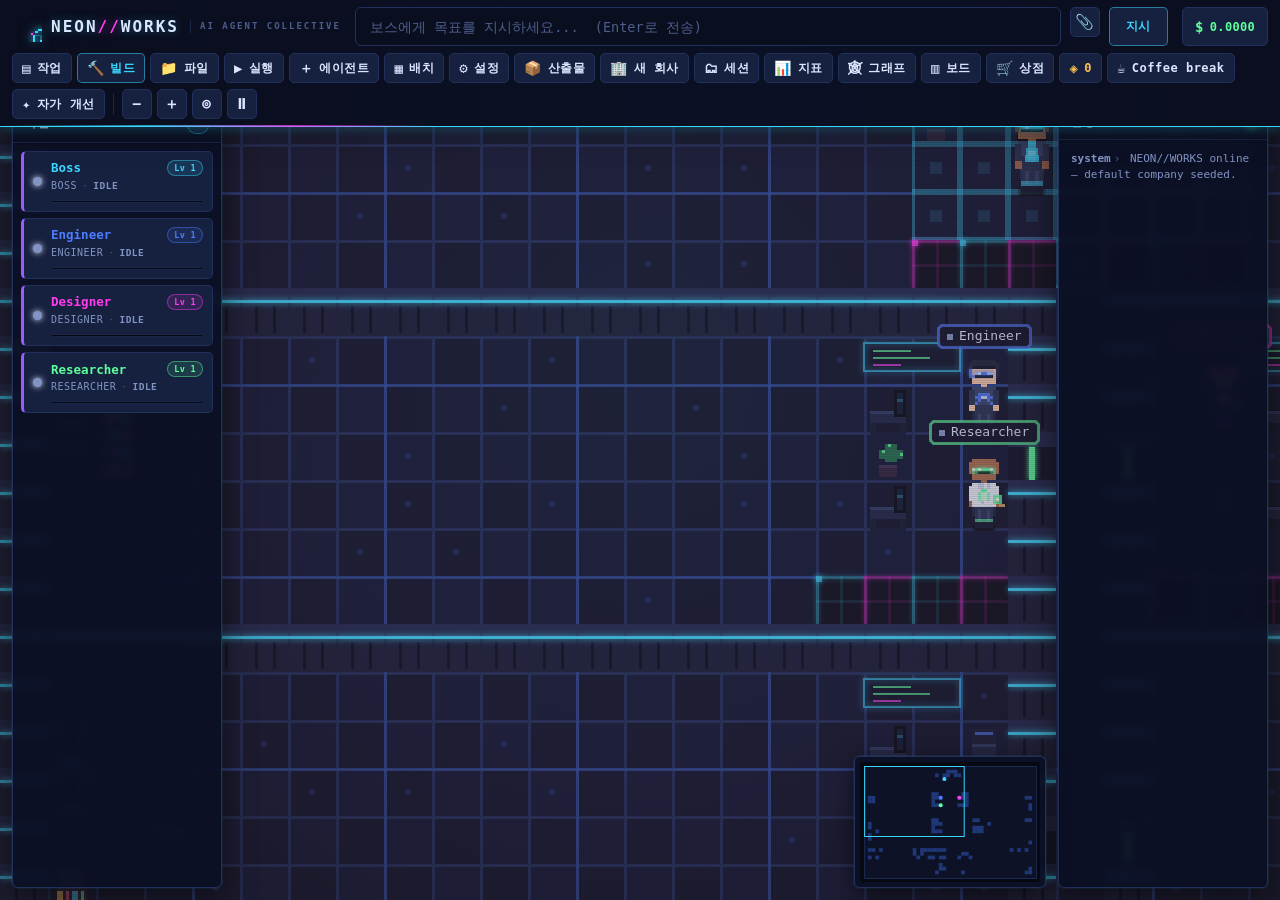
==== index.html @ fbbc42e6 "Wave 4g: human-in-the-loop self-improvement loop The AI company can now improve its OWN codebase, sa" ====
<!DOCTYPE html>
<html lang="ko">
<head>
<meta charset="utf-8">
<meta name="viewport" content="width=device-width, initial-scale=1.0, maximum-scale=1.0, user-scalable=no">
<title>PIXEL AI COMPANY — NEON//WORKS</title>
<style>
/* =========================================================================
   styles.css — PIXEL AI COMPANY ("NEON//WORKS")
   -------------------------------------------------------------------------
   Neon cyberpunk theme for all DOM overlays sitting above the <canvas> world.
   Authoritative color names mirror App.config.palette (SPEC §5 / §8.4) and
   visual.md §1/§7. CSS owns ONLY chrome; the office itself is canvas-drawn.

   Conventions:
     - Visibility is toggled by the `.hidden` utility (SPEC §8).
     - All colors come from the --vars below — no ad-hoc hex elsewhere.
     - Dark first, glow second: ~85% near-black navy, neon is the spice.
   ========================================================================= */

/* ---- CSS variable seed (names == palette §5 / §8.4) -------------------- */
:root{
  /* environment */
  --void:#070912; --floor:#0d1226; --floor-alt:#0f1530;
  --grid-line:#1c2b55; --grid-glow:#2e57b8;

  /* panels / chrome */
  --panel:#0b1024; --panel-edge:#22305c;
  --text:#dce6ff; --text-dim:#8294c4; --text-faint:#4d5d8a;

  /* 5 signature neons + 2 functional */
  --cyan:#39d7ff; --magenta:#ff3df0; --purple:#9b5cff; --blue:#4d7cff; --lime:#5dff9b;
  --amber:#ffc24d; --red:#ff4d6d;

  /* ui controls */
  --btn:#16203f; --btn-hover:#1d2c54; --field:#0a0f20; --divider:#1a2647;
  --scrim:rgba(5,7,15,.72);

  /* glow recipes */
  --glow-cyan:0 0 12px rgba(57,215,255,.45);
  --glow-cyan-soft:0 0 8px rgba(57,215,255,.30);
  --glow-magenta:0 0 12px rgba(255,61,240,.45);
  --glow-lime:0 0 12px rgba(93,255,155,.40);
  --glow-amber:0 0 12px rgba(255,194,77,.40);
  --glow-red:0 0 12px rgba(255,77,109,.45);

  /* geometry */
  /* --hud-h is the layout offset that chrome below the top bar anchors to.
     The HUD is now two rows (command input + wrapping toolbar), so this is the
     realistic desktop two-row height; the mobile query shrinks it back down. */
  --hud-h:92px;
  --rail-w:210px;
  --radius:6px;
  --mono:"DejaVu Sans Mono", ui-monospace, "SF Mono", Menlo, Consolas, monospace;
}

/* ---- reset / base ----------------------------------------------------- */
*{ box-sizing:border-box; }
html,body{ height:100%; margin:0; }
body{
  background:var(--void);
  color:var(--text);
  font-family:var(--mono);
  font-size:13px;
  line-height:1.45;
  overflow:hidden;                 /* the world canvas fills the viewport */
  -webkit-font-smoothing:antialiased;
  text-rendering:optimizeLegibility;
}
.hidden{ display:none !important; }

::selection{ background:rgba(57,215,255,.25); color:#fff; }

/* ---- custom scrollbars (neon, thin) ----------------------------------- */
*{ scrollbar-width:thin; scrollbar-color:var(--panel-edge) transparent; }
::-webkit-scrollbar{ width:9px; height:9px; }
::-webkit-scrollbar-track{ background:rgba(10,15,32,.5); }
::-webkit-scrollbar-thumb{
  background:linear-gradient(180deg, #233361, #1a2649);
  border:1px solid var(--panel-edge);
  border-radius:6px;
}
::-webkit-scrollbar-thumb:hover{
  background:linear-gradient(180deg, #2c4279, #233361);
  box-shadow:inset 0 0 6px rgba(57,215,255,.35);
}
::-webkit-scrollbar-corner{ background:transparent; }

/* =========================================================================
   APP ROOT + CANVAS
   ========================================================================= */
#app{
  position:fixed; inset:0;
  display:block;
  overflow:hidden;
  background:
    radial-gradient(120% 90% at 50% -10%, #0a1130 0%, var(--void) 60%);
}

#world-canvas{
  position:absolute; inset:0;
  width:100%; height:100%;
  display:block;
  outline:none;
  cursor:grab;
  image-rendering:pixelated;        /* crisp upscale safety net */
  image-rendering:crisp-edges;
  touch-action:none;
}
#world-canvas:active{ cursor:grabbing; }
#app.is-editing #world-canvas{ cursor:crosshair; }

/* =========================================================================
   TOP BAR (#hud)  — visual §6.1
   ========================================================================= */
#hud{
  position:absolute; top:0; left:0; right:0; min-height:var(--hud-h);
  z-index:40;
  /* two-row-friendly: Row 1 (#hud-row1) + Row 2 (#hud-controls) stack and the
     toolbar wraps onto extra lines instead of clipping. */
  display:flex; flex-direction:column; justify-content:center;
  row-gap:7px;
  padding:7px 12px;
  background:linear-gradient(90deg, #0a0e1e, #0b1024 60%, #0a0e1e);
  border-bottom:1px solid var(--cyan);
  box-shadow:0 1px 12px rgba(57,215,255,.30), 0 4px 24px rgba(0,0,0,.5);
}

/* Row 1 — brand · LARGE command input (grows) · cost meter */
#hud-row1{
  display:flex; align-items:center; gap:14px;
  width:100%; min-width:0;
}
/* subtle animated data-flow sweep on the bottom edge */
#hud::after{
  content:""; position:absolute; left:0; bottom:-1px; height:2px; width:34%;
  background:linear-gradient(90deg, transparent, var(--cyan), var(--magenta), transparent);
  opacity:.7; filter:blur(.3px);
  animation:hud-sweep 6s linear infinite;
  pointer-events:none;
}
@keyframes hud-sweep{
  0%{ transform:translateX(-40%); opacity:0; }
  10%{ opacity:.8; }
  90%{ opacity:.8; }
  100%{ transform:translateX(330%); opacity:0; }
}

/* brand lockup */
#hud-brand{ display:flex; align-items:center; gap:9px; flex:0 0 auto; }
#hud-logo-canvas{ width:30px; height:30px; image-rendering:pixelated; filter:drop-shadow(0 0 6px rgba(57,215,255,.5)); }
#hud-wordmark{
  font-weight:800; letter-spacing:2px; font-size:16px; white-space:nowrap;
  text-shadow:0 0 10px rgba(57,215,255,.35);
}
.wm-neon,.wm-works{ color:var(--text); }
.wm-slash{ color:var(--magenta); text-shadow:0 0 10px rgba(255,61,240,.6); animation:wm-flicker 4.2s steps(1,end) infinite; }
@keyframes wm-flicker{
  0%,7%,9%,100%{ opacity:1; } 8%{ opacity:.35; }
  43%,46%{ opacity:1; } 44%{ opacity:.4; } 45%{ opacity:.85; }
}
#hud-tagline{
  color:var(--text-faint); font-size:9px; letter-spacing:2px; font-weight:700;
  margin-left:2px; padding-left:9px; border-left:1px solid var(--divider);
  align-self:center; white-space:nowrap;
}

/* center boss-task input — LARGE command field that grows to fill Row 1 */
#hud-center{ flex:1 1 auto; display:flex; gap:9px; min-width:320px; }
#hud-task-input{
  flex:1 1 auto; min-width:0; height:39px;
  background:var(--field); color:var(--text);
  border:1px solid var(--panel-edge); border-radius:6px;
  padding:0 14px; font-family:var(--mono); font-size:13.5px;
}
#hud-task-input::placeholder{ color:var(--text-faint); }
#hud-task-input:focus{
  outline:none; border-color:var(--blue);
  box-shadow:0 0 0 2px rgba(77,124,255,.35), 0 0 12px rgba(77,124,255,.25);
}
#hud-task-dispatch{ height:39px; flex:0 0 auto; padding:0 16px; }

/* cost meter sits on Row 1 (kept tall to match the command input) */
#hud-row1 #btn-cost-meter{ height:39px; flex:0 0 auto; }

/* control cluster — Row 2 toolbar. Spans the full width and WRAPS to extra
   lines (flex-wrap + row-gap) so every button stays reachable, never clipped. */
#hud-controls{
  display:flex; align-items:center; flex-wrap:wrap;
  column-gap:5px; row-gap:6px;
  width:100%; min-width:0; flex:0 0 auto;
}
/* slightly tighter button padding on the toolbar so more fit per line */
#hud-controls .btn{ padding:0 9px; }
#hud-controls .btn-sq{ padding:0; }
.hud-sep{ width:1px; height:22px; background:var(--divider); margin:0 3px; flex:0 0 auto; }

/* responsive: hide button text labels / command input when cramped */
@media (max-width:1180px){ .btn-lbl{ display:none; } }
@media (max-width:900px){ #hud-center{ display:none; } #hud-tagline{ display:none; } }

/* =========================================================================
   BUTTONS (global)  — visual §7
   ========================================================================= */
.btn{
  display:inline-flex; align-items:center; justify-content:center; gap:6px;
  height:30px; padding:0 12px;
  font-family:var(--mono); font-size:12px; font-weight:700; letter-spacing:.5px;
  color:var(--text); background:var(--btn);
  border:1px solid var(--panel-edge); border-radius:5px;
  cursor:pointer; white-space:nowrap; user-select:none;
  transition:background .12s, border-color .12s, color .12s, box-shadow .12s, transform .06s;
}
.btn:hover{ background:var(--btn-hover); border-color:var(--cyan); box-shadow:var(--glow-cyan-soft); }
.btn:active{ transform:translateY(1px); }
.btn:focus-visible{ outline:none; border-color:var(--blue); box-shadow:0 0 0 2px rgba(77,124,255,.45); }
.btn .btn-ico{ font-size:14px; line-height:1; }

.btn-sq{ width:30px; padding:0; font-size:15px; }

/* primary = cyan text -> hover fills cyan with dark glyph + glow */
.btn-primary{ color:var(--cyan); border-color:rgba(57,215,255,.5); }
.btn-primary:hover{ background:var(--cyan); color:#04121c; border-color:var(--cyan); box-shadow:var(--glow-cyan); }

/* danger */
.btn-danger{ color:var(--red); border-color:rgba(255,77,109,.5); }
.btn-danger:hover{ background:var(--red); color:#1a0309; border-color:var(--red); box-shadow:var(--glow-red); }

/* toggle (active/pressed) state — filled neon with dark glyph */
.btn-toggle[aria-pressed="true"]{
  background:var(--cyan); color:#04121c; border-color:var(--cyan); box-shadow:var(--glow-cyan);
}
#status-paused[aria-pressed="true"]{
  background:var(--amber); color:#1c1402; border-color:var(--amber); box-shadow:var(--glow-amber);
}

.btn-dispatch{ align-self:flex-end; }

/* =========================================================================
   SIDE RAILS (#agent-list left, #log right) — floating glass panels
   ========================================================================= */
#agent-list, #log{
  position:absolute; z-index:30;
  width:var(--rail-w);
  top:calc(var(--hud-h) + 12px);
  bottom:12px;
  display:flex; flex-direction:column;
  background:rgba(11,16,36,.92);
  border:1px solid var(--panel-edge);
  border-radius:var(--radius);
  backdrop-filter:blur(4px); -webkit-backdrop-filter:blur(4px);
  box-shadow:0 8px 32px rgba(0,0,0,.55), 0 0 0 1px rgba(57,215,255,.10);
  overflow:hidden;
}
#agent-list{ left:12px; }
#log{ right:12px; }

/* top accent bar (2px cyan) on rails + panels */
#agent-list::before, #log::before, .panel::before, .modal-card::before,
#layout-palette::before{
  content:""; position:absolute; top:0; left:0; right:0; height:2px;
  background:linear-gradient(90deg, var(--cyan), transparent 70%);
  box-shadow:0 0 8px rgba(57,215,255,.5);
}

.rail-head{
  flex:0 0 auto;
  display:flex; align-items:center; justify-content:space-between;
  padding:10px 12px 8px;
  border-bottom:1px solid var(--divider);
}
.rail-title{ font-size:11px; font-weight:800; letter-spacing:2px; color:var(--text); }
.rail-count{
  font-size:10px; font-weight:700; color:var(--cyan);
  padding:1px 7px; border:1px solid rgba(57,215,255,.4); border-radius:9px;
  background:rgba(57,215,255,.08);
}
.rail-body{ flex:1 1 auto; overflow-y:auto; padding:8px; }

/* log pulse dot */
.log-pulse{
  width:7px; height:7px; border-radius:50%; background:var(--lime);
  box-shadow:0 0 8px var(--lime); animation:pulse 1.8s ease-in-out infinite;
}
@keyframes pulse{ 0%,100%{ opacity:.35; transform:scale(.85);} 50%{ opacity:1; transform:scale(1.15);} }

/* ---- agent roster rows (injected by UI; styled here for contract) ----- */
.agent-row{
  display:flex; align-items:center; gap:9px;
  padding:8px 9px; margin-bottom:6px;
  background:var(--btn); border:1px solid var(--panel-edge);
  border-left:3px solid var(--purple);          /* overridden inline -> agent.color */
  border-radius:5px; cursor:pointer;
  transition:background .12s, border-color .12s, box-shadow .12s, transform .06s;
}
.agent-row:hover{ background:var(--btn-hover); transform:translateX(2px); }
.agent-row.selected{ box-shadow:0 0 0 1px var(--cyan), var(--glow-cyan-soft); }
.agent-row .ar-dot{ width:9px; height:9px; border-radius:50%; flex:0 0 auto; box-shadow:0 0 6px currentColor; }
.agent-row .ar-main{ flex:1 1 auto; min-width:0; }
.agent-row .ar-name{ font-weight:700; font-size:12.5px; color:var(--text); overflow:hidden; text-overflow:ellipsis; white-space:nowrap; }
.agent-row .ar-role{ font-size:10px; color:var(--text-dim); letter-spacing:.5px; text-transform:uppercase; }
.agent-row .ar-state{ font-size:9.5px; font-weight:700; letter-spacing:.5px; text-transform:uppercase; flex:0 0 auto; }
.rail-empty{ color:var(--text-faint); font-size:11px; text-align:center; padding:18px 8px; line-height:1.6; }

/* ---- activity log lines ----------------------------------------------- */
.log-line{
  font-size:11px; line-height:1.5; padding:3px 4px; margin-bottom:1px;
  border-radius:3px; word-break:break-word;
}
.log-line .log-t{ color:var(--text-faint); margin-right:6px; font-size:10px; }
.log-line.k-system{ color:var(--text-dim); }
.log-line.k-msg{ color:var(--text); }
.log-line.k-result{ color:var(--lime); }
.log-line.k-error{ color:var(--red); }
.log-line .log-from{ font-weight:700; }
.log-line .log-arrow{ color:var(--text-faint); margin:0 3px; }

/* v6: tool-call log lines read distinctly (magenta, faint chip background) */
.log-line.k-tool{
  color:var(--magenta);
  background:rgba(255,61,240,.07);
  border-left:2px solid rgba(255,61,240,.45);
  padding-left:6px;
}
.log-line.k-tool .log-from{ color:var(--magenta); }
.log-line.k-tool .log-arrow{ color:rgba(255,61,240,.5); }

/* =========================================================================
   GENERIC PANEL CHROME (agent panel, board, modal cards)  — visual §7
   ========================================================================= */
.panel{
  background:rgba(11,16,36,.96);
  border:1px solid var(--panel-edge);
  border-radius:var(--radius);
  backdrop-filter:blur(4px); -webkit-backdrop-filter:blur(4px);
  box-shadow:0 8px 32px rgba(0,0,0,.6), 0 0 0 1px rgba(57,215,255,.15);
  position:absolute; z-index:50;
}
.panel-accent{ position:absolute; top:0; left:0; right:0; height:2px;
  background:linear-gradient(90deg, var(--cyan), transparent 70%);
  box-shadow:0 0 8px rgba(57,215,255,.5); border-radius:var(--radius) var(--radius) 0 0; }

.panel-head{
  display:flex; align-items:center; gap:11px;
  padding:12px 12px 11px; border-bottom:1px solid var(--divider);
}
.panel-x{
  margin-left:auto; flex:0 0 auto;
  width:26px; height:26px; line-height:1;
  background:transparent; color:var(--text-dim);
  border:1px solid var(--divider); border-radius:5px;
  cursor:pointer; font-size:13px;
  transition:color .12s, border-color .12s, background .12s;
}
.panel-x:hover{ color:var(--red); border-color:var(--red); background:rgba(255,77,109,.08); }

/* =========================================================================
   AGENT SIDE PANEL (#panel-agent)
   ========================================================================= */
#panel-agent{
  top:calc(var(--hud-h) + 12px); bottom:12px; right:calc(var(--rail-w) + 24px);
  width:330px; display:flex; flex-direction:column;
}
#panel-agent .panel-head-text{ min-width:0; flex:1 1 auto; }
#panel-agent-canvas{
  width:54px; height:72px; flex:0 0 auto;
  image-rendering:pixelated;
  background:linear-gradient(180deg, #0a1026, #070b18);
  border:1px solid var(--panel-edge); border-radius:5px;
}
#panel-agent-name{
  margin:0; font-size:16px; font-weight:800; letter-spacing:.5px;
  color:var(--cyan);                              /* overridden inline -> agent.color */
  text-shadow:0 0 10px rgba(57,215,255,.35);
  overflow:hidden; text-overflow:ellipsis; white-space:nowrap;
}
.panel-meta{ font-size:10.5px; color:var(--text-dim); letter-spacing:.5px; margin-top:3px; }
.panel-meta .state-badge{ font-weight:700; }
.panel-meta .pm-sep{ color:var(--text-faint); margin:0 5px; }
.panel-meta .pm-stats{ display:block; margin-top:4px; color:var(--text-faint); font-size:10px; }

/* transcript */
.transcript{
  flex:1 1 auto; overflow-y:auto;
  margin:10px; padding:10px;
  background:var(--field); border:1px solid var(--divider); border-radius:5px;
  font-size:12px;
}
.tx-turn{ margin-bottom:11px; padding-left:9px; }
.tx-turn:last-child{ margin-bottom:2px; }
.tx-turn.tx-user{ border-left:2px solid var(--blue); }
.tx-turn.tx-assistant{ border-left:2px solid var(--cyan); } /* overridden inline -> agent.color */
.tx-role{ font-size:9.5px; font-weight:800; letter-spacing:1px; text-transform:uppercase; color:var(--text-dim); margin-bottom:3px; }
.tx-user .tx-role{ color:var(--blue); }
.tx-body{ color:var(--text); white-space:pre-wrap; word-break:break-word; }
.tx-empty{ color:var(--text-faint); text-align:center; padding:24px 8px; }
.tx-cursor::after{ content:"▋"; color:var(--cyan); animation:blink 1s steps(1) infinite; }
@keyframes blink{ 50%{ opacity:0; } }

/* compose row */
.panel-compose{
  flex:0 0 auto; display:flex; gap:8px; align-items:flex-end;
  padding:10px; border-top:1px solid var(--divider);
}
#panel-agent-input{
  flex:1 1 auto; resize:none; min-height:40px; max-height:120px;
  background:var(--field); color:var(--text);
  border:1px solid var(--panel-edge); border-radius:5px;
  padding:8px 10px; font-family:var(--mono); font-size:12px; line-height:1.4;
}
#panel-agent-input:focus{ outline:none; border-color:var(--blue); box-shadow:0 0 0 2px rgba(77,124,255,.35); }
#panel-agent-input::placeholder{ color:var(--text-faint); }
#panel-agent-send{ flex:0 0 auto; height:36px; }

/* =========================================================================
   TASK BOARD / KANBAN (#board)
   ========================================================================= */
#board{
  top:calc(var(--hud-h) + 12px);
  left:50%; transform:translateX(-50%);
  width:min(880px, calc(100vw - var(--rail-w)*2 - 60px));
  max-height:calc(100vh - var(--hud-h) - 24px);
  display:flex; flex-direction:column;
}
.board-head{ justify-content:space-between; }
.board-title{ margin:0; font-size:14px; font-weight:800; letter-spacing:2px; color:var(--text); }

.board-dispatch{ flex:0 0 auto; display:flex; gap:9px; padding:12px; border-bottom:1px solid var(--divider); }
#board-input{
  flex:1 1 auto; resize:vertical; min-height:48px; max-height:160px;
  background:var(--field); color:var(--text);
  border:1px solid var(--panel-edge); border-radius:5px;
  padding:9px 11px; font-family:var(--mono); font-size:12.5px; line-height:1.45;
}
#board-input:focus{ outline:none; border-color:var(--cyan); box-shadow:0 0 0 2px rgba(57,215,255,.30), 0 0 14px rgba(57,215,255,.2); }
#board-input::placeholder{ color:var(--text-faint); }

.board-cols{ flex:1 1 auto; display:grid; grid-template-columns:repeat(3,1fr); gap:10px; padding:12px; overflow:hidden; min-height:0; }
.board-col{ display:flex; flex-direction:column; min-height:0; background:rgba(7,11,24,.5); border:1px solid var(--divider); border-radius:5px; }
.board-col-head{
  flex:0 0 auto; padding:8px 10px; font-size:11px; font-weight:800; letter-spacing:1.5px;
  display:flex; align-items:center; justify-content:space-between; border-bottom:1px solid var(--divider);
}
.col-queued{ color:var(--text-dim); }
.col-running{ color:var(--amber); }
.col-done{ color:var(--lime); }
.col-count{ font-size:10px; font-weight:700; padding:0 6px; border-radius:8px; background:rgba(255,255,255,.05); color:inherit; }
.board-col-body{ flex:1 1 auto; overflow-y:auto; padding:8px; min-height:80px; }

/* kanban cards (injected by UI) */
.task-card{
  position:relative; padding:9px 10px 9px 12px; margin-bottom:8px;
  background:var(--btn); border:1px solid var(--panel-edge); border-radius:5px;
  border-left:3px solid var(--purple);              /* overridden inline -> assignee color */
  overflow:hidden;
}
.task-card .tc-title{ font-size:12px; font-weight:700; color:var(--text); margin-bottom:5px; word-break:break-word; }
.task-card .tc-row{ display:flex; align-items:center; gap:6px; flex-wrap:wrap; }
.task-card .tc-role{
  font-size:9px; font-weight:700; letter-spacing:.5px; text-transform:uppercase;
  padding:1px 7px; border-radius:9px; color:var(--text-dim);
  border:1px solid var(--divider); background:rgba(255,255,255,.03);
}
.task-card .tc-assignee{ font-size:10px; color:var(--text-dim); }
.task-card .tc-retry{
  margin-left:auto; font-size:10px; font-weight:700; color:var(--amber);
  background:transparent; border:1px solid rgba(255,194,77,.4); border-radius:4px;
  padding:1px 7px; cursor:pointer;
}
.task-card .tc-retry:hover{ background:var(--amber); color:#1c1402; }
.task-card.status-error{ border-left-color:var(--red); }
.task-card.status-error .tc-title{ color:var(--red); }
.task-card.status-done .tc-title{ color:var(--lime); }
.task-card.status-blocked{ opacity:.72; }

/* running card animated shimmer bar */
.task-card.status-running::after{
  content:""; position:absolute; left:0; right:0; bottom:0; height:2px;
  background:linear-gradient(90deg, transparent, var(--amber), transparent);
  animation:shimmer 1.4s linear infinite;
}
@keyframes shimmer{ 0%{ transform:translateX(-100%);} 100%{ transform:translateX(100%);} }

.col-empty{ color:var(--text-faint); font-size:10.5px; text-align:center; padding:16px 6px; }

/* =========================================================================
   LAYOUT-EDIT PALETTE (#layout-palette)
   ========================================================================= */
#layout-palette{
  position:absolute; z-index:45;
  left:50%; transform:translateX(-50%);
  bottom:14px;
  background:rgba(11,16,36,.96);
  border:1px solid var(--panel-edge); border-radius:var(--radius);
  box-shadow:0 8px 32px rgba(0,0,0,.6), 0 0 0 1px rgba(57,215,255,.15);
  padding:10px 12px 10px; max-width:min(680px, calc(100vw - 48px));
}
.palette-head{ font-size:10px; font-weight:800; letter-spacing:2px; color:var(--cyan); margin-bottom:8px; text-shadow:0 0 8px rgba(57,215,255,.35); }
.palette-grid{ display:flex; gap:7px; flex-wrap:wrap; }
.palette-item{
  display:flex; flex-direction:column; align-items:center; gap:3px;
  width:58px; padding:8px 4px;
  background:var(--btn); border:1px solid var(--panel-edge); border-radius:5px;
  color:var(--text); cursor:pointer;
  transition:background .12s, border-color .12s, box-shadow .12s, transform .06s;
}
.palette-item:hover{ background:var(--btn-hover); border-color:var(--cyan); box-shadow:var(--glow-cyan-soft); transform:translateY(-2px); }
.palette-item.active{ border-color:var(--cyan); background:rgba(57,215,255,.12); box-shadow:var(--glow-cyan-soft); }
.palette-item .pi-ico{ font-size:18px; line-height:1; }
.palette-item .pi-lbl{ font-size:9.5px; font-weight:700; letter-spacing:.5px; color:var(--text-dim); }
.palette-foot{ display:flex; align-items:center; justify-content:space-between; gap:14px; margin-top:9px; padding-top:8px; border-top:1px solid var(--divider); }
.palette-hint{ font-size:10px; color:var(--text-faint); }

/* =========================================================================
   MODALS (#modal-root → .modal → .modal-card)
   ========================================================================= */
.modal{ position:absolute; inset:0; z-index:80; display:flex; align-items:center; justify-content:center; padding:20px; }
.modal-scrim{ position:absolute; inset:0; background:var(--scrim); backdrop-filter:blur(2px); -webkit-backdrop-filter:blur(2px); animation:fade .15s ease; }
@keyframes fade{ from{ opacity:0; } to{ opacity:1; } }
.modal-card{
  position:relative; z-index:1;
  width:min(620px, 100%); max-height:calc(100vh - 60px);
  display:flex; flex-direction:column; overflow:hidden;
  background:rgba(11,16,36,.98);
  border:1px solid var(--panel-edge); border-radius:8px;
  box-shadow:0 18px 60px rgba(0,0,0,.7), 0 0 0 1px rgba(57,215,255,.15);
  animation:pop .16s cubic-bezier(.2,.9,.3,1.1);
}
@keyframes pop{ from{ opacity:0; transform:translateY(10px) scale(.985);} to{ opacity:1; transform:none; } }
.modal-head{ display:flex; align-items:center; padding:14px 14px 12px; border-bottom:1px solid var(--divider); }
.modal-title{ margin:0; font-size:15px; font-weight:800; letter-spacing:1.5px; color:var(--text); }
.modal-title::after{ content:""; display:block; width:42px; height:1px; margin-top:6px;
  background:var(--cyan); box-shadow:0 0 8px rgba(57,215,255,.6); }
.modal-head .panel-x{ margin-left:auto; }
.modal-body{ padding:16px; overflow-y:auto; flex:1 1 auto; }
.modal-foot{ display:flex; justify-content:flex-end; gap:9px; padding:12px 14px; border-top:1px solid var(--divider); }

/* =========================================================================
   FORM FIELDS (shared by modals)
   ========================================================================= */
.field{ display:flex; flex-direction:column; gap:6px; margin-bottom:15px; }
.field:last-child{ margin-bottom:0; }
.field-label{ font-size:10px; font-weight:800; letter-spacing:1.5px; color:var(--text-dim); text-transform:uppercase; }
.field-opt{ color:var(--text-faint); font-weight:600; letter-spacing:.5px; }
.field-hint{ font-size:10px; color:var(--text-faint); line-height:1.4; }
.field-hint.inline-hint{ margin-left:6px; }
.field-row{ display:flex; gap:8px; }
.field-2col{ display:grid; grid-template-columns:1fr 1fr; gap:14px; }
.field-inline{ flex-direction:row; align-items:center; gap:10px; }
.field-inline .field-label{ margin:0; }

.field input[type=text],
.field input[type=password],
.field textarea,
.field select,
#aa-name, #aa-system,
#set-apikey,
#set-default-model, #set-boss-model,
#aa-role{
  width:100%;
  background:var(--field); color:var(--text);
  border:1px solid var(--panel-edge); border-radius:5px;
  padding:8px 10px; font-family:var(--mono); font-size:12.5px; line-height:1.4;
}
.field textarea, #aa-system, #board-input, #panel-agent-input{ resize:vertical; }
.field input:focus, .field textarea:focus, .field select:focus{
  outline:none; border-color:var(--blue); box-shadow:0 0 0 2px rgba(77,124,255,.35);
}
.field input::placeholder, .field textarea::placeholder{ color:var(--text-faint); }

/* native selects: neon chevron */
select{
  -webkit-appearance:none; appearance:none; cursor:pointer;
  background-image:linear-gradient(45deg, transparent 50%, var(--cyan) 50%),
                   linear-gradient(135deg, var(--cyan) 50%, transparent 50%);
  background-position:calc(100% - 16px) 14px, calc(100% - 11px) 14px;
  background-size:5px 5px, 5px 5px; background-repeat:no-repeat;
  padding-right:30px !important;
}
select option{ background:var(--panel); color:var(--text); }

.btn-row{ display:flex; gap:8px; flex-wrap:wrap; }

/* =========================================================================
   ADD-AGENT MODAL specifics
   ========================================================================= */
.aa-grid{ display:grid; grid-template-columns:1fr 150px; gap:18px; }
.aa-fields{ min-width:0; }
.aa-preview{ display:flex; flex-direction:column; gap:8px; align-items:center; }
.preview-label{ font-size:10px; font-weight:800; letter-spacing:1.5px; color:var(--text-dim); align-self:flex-start; }
.preview-stage{
  width:100%; aspect-ratio:3/4;
  display:flex; align-items:center; justify-content:center;
  background:
    radial-gradient(70% 60% at 50% 80%, rgba(57,215,255,.10), transparent 70%),
    repeating-linear-gradient(0deg, #0a1026 0 14px, #0b1228 14px 28px);
  border:1px solid var(--panel-edge); border-radius:6px;
  box-shadow:inset 0 0 22px rgba(0,0,0,.6);
}
#aa-preview-canvas{ image-rendering:pixelated; max-width:100%; max-height:100%; }

@media (max-width:560px){ .aa-grid{ grid-template-columns:1fr; } .aa-preview{ order:-1; } .preview-stage{ aspect-ratio:auto; height:150px; } }

/* segmented model picker (opus=cyan, sonnet=blue, haiku=lime by data-accent) */
.segmented{ display:flex; gap:0; border:1px solid var(--panel-edge); border-radius:6px; overflow:hidden; background:var(--field); }
.segmented .seg{
  flex:1 1 0; min-width:0;
  padding:8px 6px; text-align:center; cursor:pointer;
  font-size:11px; font-weight:700; letter-spacing:.5px; color:var(--text-dim);
  background:transparent; border:none; border-right:1px solid var(--panel-edge);
  transition:background .12s, color .12s, box-shadow .12s;
}
.segmented .seg:last-child{ border-right:none; }
.segmented .seg:hover{ color:var(--text); background:rgba(255,255,255,.04); }
.segmented .seg .seg-sub{ display:block; font-size:9px; font-weight:600; color:var(--text-faint); margin-top:2px; letter-spacing:0; }
.segmented .seg.active{ color:#04121c; background:var(--cyan); box-shadow:inset 0 0 12px rgba(0,0,0,.25); }
.segmented .seg.active .seg-sub{ color:rgba(4,18,28,.7); }
.segmented .seg[data-accent="cyan"].active{ background:var(--cyan); }
.segmented .seg[data-accent="blue"].active{ background:var(--blue); color:#040a1c; }
.segmented .seg[data-accent="blue"].active .seg-sub{ color:rgba(4,10,28,.7); }
.segmented .seg[data-accent="lime"].active{ background:var(--lime); color:#031a0d; }
.segmented .seg[data-accent="lime"].active .seg-sub{ color:rgba(3,26,13,.7); }

/* color swatch row */
.swatch-row{ display:flex; gap:8px; flex-wrap:wrap; align-items:center; }
.swatch{
  width:26px; height:26px; border-radius:50%; cursor:pointer;
  border:2px solid transparent; box-shadow:0 0 8px currentColor;
  transition:transform .1s, border-color .1s; position:relative;
}
.swatch:hover{ transform:scale(1.12); }
.swatch.active{ border-color:var(--text); }
.swatch.active::after{ content:"✓"; position:absolute; inset:0; display:flex; align-items:center; justify-content:center; font-size:12px; color:#04121c; font-weight:900; }
.swatch-custom{ width:26px; height:26px; padding:0; border:1px dashed var(--panel-edge); border-radius:50%; background:var(--field); cursor:pointer; overflow:hidden; }
.swatch-custom input[type=color]{ width:140%; height:140%; margin:-20%; border:none; background:none; cursor:pointer; padding:0; }

/* =========================================================================
   NEON SWITCH (#set-websearch and any role=switch)
   ========================================================================= */
.switch{
  position:relative; flex:0 0 auto;
  width:34px; height:18px; padding:0;
  background:#1a2236; border:1px solid var(--panel-edge); border-radius:10px;
  cursor:pointer; transition:background .15s, box-shadow .15s, border-color .15s;
}
.switch .switch-knob{
  position:absolute; top:2px; left:2px; width:12px; height:12px; border-radius:50%;
  background:var(--text-faint); box-shadow:0 0 4px rgba(0,0,0,.5);
  transition:left .15s, background .15s, box-shadow .15s;
}
.switch[aria-checked="true"], .switch.on{
  background:rgba(93,255,155,.35); border-color:var(--lime); box-shadow:0 0 10px rgba(93,255,155,.3);
}
.switch[aria-checked="true"] .switch-knob, .switch.on .switch-knob{
  left:18px; background:var(--lime); box-shadow:0 0 8px var(--lime);
}
.switch:focus-visible{ outline:none; box-shadow:0 0 0 2px rgba(77,124,255,.45); }

/* =========================================================================
   TOAST (#toast)
   ========================================================================= */
#toast{
  position:absolute; z-index:90; left:50%; bottom:24px; transform:translateX(-50%);
  display:flex; flex-direction:column; gap:8px; align-items:center;
  pointer-events:none;
}
.toast-item{
  pointer-events:auto;
  padding:9px 16px;
  background:rgba(11,16,36,.97); color:var(--text);
  border:1px solid var(--cyan); border-radius:6px;
  box-shadow:0 6px 24px rgba(0,0,0,.6), var(--glow-cyan-soft);
  font-size:12px; font-weight:600; letter-spacing:.3px;
  max-width:min(420px, 90vw);
  animation:toast-in .2s cubic-bezier(.2,.9,.3,1.1);
}
.toast-item.kind-error{ border-color:var(--red); box-shadow:0 6px 24px rgba(0,0,0,.6), var(--glow-red); color:#ffd9e0; }
.toast-item.kind-ok{ border-color:var(--lime); box-shadow:0 6px 24px rgba(0,0,0,.6), var(--glow-lime); color:#d9ffe8; }
.toast-item.kind-warn{ border-color:var(--amber); box-shadow:0 6px 24px rgba(0,0,0,.6), var(--glow-amber); color:#ffeccb; }
.toast-item.leaving{ animation:toast-out .25s ease forwards; }
@keyframes toast-in{ from{ opacity:0; transform:translateY(12px); } to{ opacity:1; transform:none; } }
@keyframes toast-out{ to{ opacity:0; transform:translateY(8px); } }

/* =========================================================================
   STATE-BADGE color helpers (used inline by UI for state dots / labels)
   Mirror config.stateColor (§5.3). Color via class so UI can stay markup-only.
   ========================================================================= */
.st-idle{ color:var(--text-dim); }
.st-walking{ color:var(--cyan); }
.st-thinking{ color:var(--amber); }
.st-coding{ color:var(--lime); }
.st-searching{ color:var(--amber); }
.st-meeting{ color:var(--purple); }
.st-coffee{ color:var(--text); }
.st-error{ color:var(--red); }

/* ---- integrator patch: roster line-stacking, queued cards, result modal ---- */
/* Roster: name on its own line, "ROLE · STATE" on the line below. */
.agent-row .ar-name{ display:block; line-height:1.2; }
.agent-row .ar-role{ display:inline; }
.agent-row .ar-state{ display:inline; }
.agent-row .ar-state::before{ content:'·'; margin:0 5px; color:var(--text-faint); font-weight:400; }

/* Queued task cards: subtle cyan accent so they read as "waiting". */
.task-card.status-queued{ border-left-color:var(--cyan); }

/* Final-result modal inner styling (outer modal/modal-card already themed). */
.modal-result-card{ width:min(680px, 92vw); }
.modal-result-card .result-goal{
  font-size:11px; color:var(--text-dim); letter-spacing:.3px;
  padding:8px 10px; margin-bottom:10px;
  background:var(--field); border:1px solid var(--panel-edge); border-radius:5px;
  word-break:break-word;
}
.modal-result-card .result-content{
  font-family:var(--mono); font-size:12.5px; line-height:1.55; color:var(--text);
  white-space:pre-wrap; word-break:break-word;
  max-height:48vh; overflow:auto; margin:0;
  padding:12px 14px;
  background:var(--floor); border:1px solid var(--panel-edge); border-radius:6px;
  box-shadow:inset 0 0 24px rgba(0,0,0,.45);
}

/* =========================================================================
   v3: HUD count badge (Artifacts), minimap, persona/memory, artifacts modal
   ========================================================================= */

/* small neon count badge that rides on a HUD button */
.hud-badge{
  font-size:9px; font-weight:800; line-height:1;
  min-width:15px; padding:2px 4px; border-radius:8px;
  color:#04121c; background:var(--cyan);
  box-shadow:0 0 8px rgba(57,215,255,.5);
}

/* ---- minimap (bottom-right overview) ---------------------------------- */
#minimap-wrap{
  position:absolute; z-index:35; right:calc(var(--rail-w) + 24px); bottom:12px;
  padding:5px; background:rgba(11,16,36,.92);
  border:1px solid var(--panel-edge); border-radius:var(--radius);
  box-shadow:0 8px 24px rgba(0,0,0,.55), 0 0 0 1px rgba(57,215,255,.10);
  backdrop-filter:blur(4px); -webkit-backdrop-filter:blur(4px);
  line-height:0;
}
#minimap{
  display:block; width:180px; height:120px;
  image-rendering:pixelated; cursor:pointer; border-radius:3px;
  background:var(--void);
}
@media (max-width:900px){ #minimap-wrap{ right:12px; } }

/* ---- persona / memory section in agent panel -------------------------- */
.persona-box{
  flex:0 0 auto; margin:0 10px; padding:0;
  background:var(--field); border:1px solid var(--divider); border-radius:5px;
}
.persona-summary{
  cursor:pointer; list-style:none; padding:7px 10px;
  font-size:9.5px; font-weight:800; letter-spacing:1px; text-transform:uppercase;
  color:var(--text-dim); user-select:none;
}
.persona-summary::-webkit-details-marker{ display:none; }
.persona-summary::after{ content:'▸'; float:right; color:var(--text-faint); transition:transform .12s; }
.persona-box[open] .persona-summary::after{ transform:rotate(90deg); }
.persona-summary:hover{ color:var(--cyan); }
.persona-body{ padding:0 10px 10px; max-height:180px; overflow-y:auto; }
.pe-field{ margin-bottom:8px; }
.pe-key{ font-size:9px; font-weight:800; letter-spacing:.5px; text-transform:uppercase; color:var(--text-faint); margin-bottom:2px; }
.pe-val{ font-size:11px; color:var(--text); white-space:pre-wrap; word-break:break-word; line-height:1.4; }
.pe-mem{
  font-size:10.5px; color:var(--text-dim); line-height:1.45;
  padding:3px 0 3px 8px; border-left:2px solid var(--purple); margin-bottom:4px;
}
.pe-mem .pe-imp{ color:var(--amber); font-weight:700; font-size:9px; margin-right:5px; }
.pe-empty{ font-size:10px; color:var(--text-faint); padding:4px 0; }

/* ---- artifacts modal list + viewer ------------------------------------ */
.ar-list{ display:flex; flex-direction:column; gap:7px; }
.ar-item{
  display:flex; align-items:center; gap:9px;
  padding:8px 10px; cursor:pointer;
  background:var(--btn); border:1px solid var(--panel-edge); border-radius:5px;
  border-left:3px solid var(--cyan);
  transition:background .12s, border-color .12s, transform .06s;
}
.ar-item:hover{ background:var(--btn-hover); border-color:var(--cyan); transform:translateX(2px); }
.ar-item.active{ box-shadow:0 0 0 1px var(--cyan), var(--glow-cyan-soft); }
.ar-name{ flex:1 1 auto; min-width:0; font-size:12px; font-weight:700; color:var(--text); overflow:hidden; text-overflow:ellipsis; white-space:nowrap; }
.ar-meta{ flex:0 0 auto; font-size:9.5px; color:var(--text-faint); letter-spacing:.3px; }
.ar-type{
  flex:0 0 auto; font-size:9px; font-weight:700; text-transform:uppercase;
  padding:1px 7px; border-radius:8px; color:var(--cyan);
  border:1px solid rgba(57,215,255,.4); background:rgba(57,215,255,.08);
}
.ar-viewer{
  margin-top:12px; font-family:var(--mono); font-size:12px; line-height:1.55; color:var(--text);
  white-space:pre-wrap; word-break:break-word; max-height:40vh; overflow:auto; margin-bottom:0;
  padding:12px 14px; background:var(--floor);
  border:1px solid var(--panel-edge); border-radius:6px;
  box-shadow:inset 0 0 24px rgba(0,0,0,.45);
}
.ar-viewer-head{ display:flex; align-items:center; gap:9px; margin-top:12px; }
.ar-viewer-name{ flex:1 1 auto; min-width:0; font-size:11px; font-weight:700; color:var(--cyan); overflow:hidden; text-overflow:ellipsis; white-space:nowrap; }
.ar-empty{ color:var(--text-faint); font-size:11px; text-align:center; padding:24px 8px; }

/* =========================================================================
   WAVE A — markdown render body, syntax tokens, artifact preview chrome
   ========================================================================= */

/* rendered markdown surface (artifact preview, results) */
.md-body{
  font-family:var(--mono); font-size:12.5px; line-height:1.6; color:var(--text);
  word-break:break-word;
}
.md-body h1,.md-body h2,.md-body h3,.md-body h4,.md-body h5,.md-body h6{
  margin:.8em 0 .4em; color:var(--cyan); font-weight:800; letter-spacing:.5px;
  text-shadow:0 0 8px rgba(57,215,255,.25);
}
.md-body h1{ font-size:17px; } .md-body h2{ font-size:15px; } .md-body h3{ font-size:13.5px; }
.md-body h4,.md-body h5,.md-body h6{ font-size:12.5px; color:var(--text-dim); }
.md-body p{ margin:.5em 0; }
.md-body strong{ color:#fff; font-weight:800; }
.md-body em{ color:var(--text); font-style:italic; }
.md-body a{ color:var(--blue); text-decoration:none; border-bottom:1px dotted rgba(77,124,255,.5); }
.md-body a:hover{ color:var(--cyan); border-bottom-color:var(--cyan); }
.md-body code{
  font-family:var(--mono); font-size:11.5px;
  background:rgba(57,215,255,.08); color:var(--cyan);
  padding:1px 5px; border-radius:4px; border:1px solid rgba(57,215,255,.18);
}
.md-body pre{
  margin:.7em 0; padding:11px 13px; overflow:auto; max-width:100%;
  background:var(--void); border:1px solid var(--panel-edge); border-radius:6px;
  box-shadow:inset 0 0 20px rgba(0,0,0,.5);
}
.md-body pre code{
  background:none; border:none; padding:0; color:var(--text);
  font-size:11.5px; line-height:1.55; white-space:pre;
}
.md-body ul,.md-body ol{ margin:.5em 0; padding-left:1.5em; }
.md-body li{ margin:.2em 0; }
.md-body blockquote{
  margin:.6em 0; padding:4px 12px; color:var(--text-dim);
  border-left:3px solid var(--purple); background:rgba(155,92,255,.06); border-radius:0 4px 4px 0;
}
.md-body hr{ border:none; border-top:1px solid var(--divider); margin:1em 0; }
.md-body table{ border-collapse:collapse; margin:.7em 0; font-size:11.5px; width:100%; }
.md-body th,.md-body td{ border:1px solid var(--panel-edge); padding:5px 9px; text-align:left; }
.md-body th{ background:rgba(57,215,255,.08); color:var(--cyan); font-weight:800; }

/* generic syntax-highlight token spans (emitted by App.MD.highlight) */
.tok-kw{ color:var(--magenta); font-weight:700; }
.tok-str{ color:var(--lime); }
.tok-num{ color:var(--amber); }
.tok-com{ color:var(--text-faint); font-style:italic; }

/* artifact preview: mode switcher + sandboxed html iframe */
.ar-preview-modes{ display:flex; gap:6px; margin-top:10px; align-items:center; flex-wrap:wrap; }
.ar-mode-btn{
  font-size:9.5px; font-weight:700; letter-spacing:.5px; text-transform:uppercase;
  padding:2px 9px; border-radius:8px; cursor:pointer;
  color:var(--text-dim); background:transparent;
  border:1px solid var(--divider);
}
.ar-mode-btn:hover{ color:var(--text); border-color:var(--cyan); }
.ar-mode-btn.active{ color:#04121c; background:var(--cyan); border-color:var(--cyan); box-shadow:var(--glow-cyan-soft); }
.ar-iframe{
  width:100%; height:42vh; margin-top:12px;
  background:#fff; border:1px solid var(--panel-edge); border-radius:6px;
  box-shadow:inset 0 0 24px rgba(0,0,0,.25);
}
.ar-md{ margin-top:12px; max-height:42vh; overflow:auto;
  padding:12px 14px; background:var(--floor);
  border:1px solid var(--panel-edge); border-radius:6px;
  box-shadow:inset 0 0 24px rgba(0,0,0,.45); }

/* =========================================================================
   v5 — PROJECT FILE WORKSPACE (explorer · viewer · run · zip · github)
   ========================================================================= */
.modal-files-wide .modal-card{ width:min(1040px, 96vw); max-width:96vw; }

.files-toolbar{ display:flex; flex-wrap:wrap; gap:8px; margin-bottom:12px; }

.files-split{ display:grid; grid-template-columns:240px 1fr; gap:12px; min-height:46vh; }
.files-tree{
  background:var(--field); border:1px solid var(--panel-edge); border-radius:6px;
  padding:6px 0; max-height:62vh; overflow:auto;
  box-shadow:inset 0 0 18px rgba(0,0,0,.4);
}
.files-view{
  background:var(--floor); border:1px solid var(--panel-edge); border-radius:6px;
  padding:10px 12px; max-height:62vh; overflow:auto;
  box-shadow:inset 0 0 18px rgba(0,0,0,.4);
}
.files-empty{ color:var(--text-faint); font-size:11.5px; line-height:1.6; padding:18px 12px; text-align:center; }

.ft-root{ display:flex; flex-direction:column; }
.ft-row{
  display:flex; align-items:center; gap:6px;
  padding:4px 8px; cursor:pointer; font-size:12px; color:var(--text-dim);
  white-space:nowrap; overflow:hidden; text-overflow:ellipsis;
  border-left:2px solid transparent;
}
.ft-row:hover{ background:var(--btn-hover); color:var(--text); }
.ft-file.active{ background:var(--btn); color:var(--text); border-left-color:var(--cyan); box-shadow:inset 0 0 12px rgba(57,215,255,.12); }
.ft-dir{ font-weight:700; color:var(--text); }
.ft-caret{ width:10px; font-size:10px; color:var(--text-faint); }
.ft-ico{ width:16px; font-size:12px; text-align:center; }
.ft-name{ overflow:hidden; text-overflow:ellipsis; }

.fv-head{ display:flex; align-items:center; gap:10px; flex-wrap:wrap; margin-bottom:8px; }
.fv-path{ font-size:12px; font-weight:700; color:var(--cyan); letter-spacing:.4px; word-break:break-all; }
.fv-by{ font-size:10px; color:var(--text-faint); }
.fv-preview{ margin-bottom:10px; }
.fv-preview .ar-md{ margin-top:0; }
.fv-iframe{ height:38vh; margin-top:8px; }

.fv-edit{ display:flex; flex-direction:column; gap:8px; }
.fv-edit-area{
  width:100%; min-height:160px; resize:vertical;
  font-family:ui-monospace, SFMono-Regular, Menlo, Consolas, monospace;
  font-size:12px; line-height:1.5;
  background:var(--field); color:var(--text);
  border:1px solid var(--panel-edge); border-radius:5px; padding:8px 10px;
}
.fv-edit-area:focus{ outline:none; border-color:var(--cyan); box-shadow:var(--glow-cyan-soft); }
.fv-actions{ display:flex; flex-wrap:wrap; gap:8px; }

.run-iframe{
  width:100%; height:62vh;
  background:#fff; border:1px solid var(--panel-edge); border-radius:6px;
  box-shadow:inset 0 0 24px rgba(0,0,0,.25);
}

@media (max-width:760px){
  .files-split{ grid-template-columns:1fr; }
  .files-tree{ max-height:30vh; }
  .run-iframe{ height:54vh; }
}

/* =========================================================================
   WAVE A — preset picker cards
   ========================================================================= */
.preset-list{ display:flex; flex-direction:column; gap:9px; }
.preset-card{
  display:flex; align-items:flex-start; gap:11px;
  padding:11px 12px; cursor:pointer; text-align:left; width:100%;
  background:var(--btn); border:1px solid var(--panel-edge); border-radius:6px;
  border-left:3px solid var(--purple);
  transition:background .12s, border-color .12s, transform .06s, box-shadow .12s;
}
.preset-card:hover{ background:var(--btn-hover); border-color:var(--cyan); box-shadow:var(--glow-cyan-soft); transform:translateX(2px); }
.preset-card:focus-visible{ outline:none; border-color:var(--blue); box-shadow:0 0 0 2px rgba(77,124,255,.45); }
.preset-ico{ font-size:24px; line-height:1; flex:0 0 auto; filter:drop-shadow(0 0 6px rgba(57,215,255,.4)); }
.preset-text{ min-width:0; flex:1 1 auto; }
.preset-name{ font-size:13px; font-weight:800; color:var(--text); letter-spacing:.5px; }
.preset-desc{ font-size:10.5px; color:var(--text-dim); margin-top:3px; line-height:1.45; }
.preset-roster{ font-size:9.5px; color:var(--text-faint); margin-top:5px; letter-spacing:.3px; }

/* =========================================================================
   WAVE A — sessions panel rows
   ========================================================================= */
.session-list{ display:flex; flex-direction:column; gap:8px; }
.session-row{
  display:flex; align-items:center; gap:10px;
  padding:9px 11px;
  background:var(--btn); border:1px solid var(--panel-edge); border-radius:6px;
  border-left:3px solid var(--lime);
}
.session-main{ min-width:0; flex:1 1 auto; }
.session-name{ font-size:12.5px; font-weight:700; color:var(--text); overflow:hidden; text-overflow:ellipsis; white-space:nowrap; }
.session-meta{ font-size:9.5px; color:var(--text-faint); margin-top:3px; letter-spacing:.3px; }
.session-actions{ flex:0 0 auto; display:flex; gap:6px; }
.session-actions .btn{ height:26px; padding:0 10px; font-size:11px; }
.session-toolbar{ display:flex; gap:9px; margin-bottom:14px; flex-wrap:wrap; }

/* =========================================================================
   WAVE A — cost meter HUD readout + breakdown
   ========================================================================= */
.cost-meter{ font-variant-numeric:tabular-nums; }
.cost-meter .btn-ico{ color:var(--lime); font-weight:900; }
.cost-amount{ font-weight:800; letter-spacing:.3px; color:var(--lime); }
.cost-meter:hover{ border-color:var(--lime); box-shadow:var(--glow-lime); }

.cost-table{ width:100%; border-collapse:collapse; font-size:11.5px; }
.cost-table th,.cost-table td{ padding:6px 9px; border-bottom:1px solid var(--divider); text-align:right; }
.cost-table th:first-child,.cost-table td:first-child{ text-align:left; }
.cost-table thead th{ color:var(--text-dim); font-size:9.5px; font-weight:800; letter-spacing:1px; text-transform:uppercase; }
.cost-table tbody td{ color:var(--text); }
.cost-table tbody td.cost-val{ color:var(--lime); font-variant-numeric:tabular-nums; }
.cost-table tfoot td{ font-weight:800; color:var(--cyan); border-top:1px solid var(--panel-edge); padding-top:8px; }
.cost-empty{ color:var(--text-faint); font-size:11px; text-align:center; padding:18px 8px; }
.cost-note{ font-size:9.5px; color:var(--text-faint); margin-top:10px; line-height:1.45; }

/* =========================================================================
   WAVE B/C — agent panel extras: mood, relationships, customize, terminal
   ========================================================================= */
.panel-extras{ flex:0 0 auto; }
.panel-extras .persona-box{ margin-top:8px; }

/* mood bar */
.mood-bar{
  height:8px; border-radius:5px; overflow:hidden; margin:2px 0 5px;
  background:var(--void); border:1px solid var(--divider);
}
.mood-fill{ height:100%; border-radius:5px 0 0 5px; transition:width .25s ease; }
.mood-label{ font-size:11px; font-weight:700; letter-spacing:.3px; }

/* relationships list */
.rel-line{ display:flex; align-items:center; gap:8px; padding:2px 0; font-size:11px; }
.rel-dot{ width:8px; height:8px; border-radius:50%; flex:0 0 auto; }
.rel-name{ flex:1 1 auto; min-width:0; color:var(--text); overflow:hidden; text-overflow:ellipsis; white-space:nowrap; }
.rel-aff{ flex:0 0 auto; font-size:10px; font-weight:700; color:var(--cyan); font-variant-numeric:tabular-nums; }

/* small swatches (customize editor) */
.swatch.swatch-sm{ width:22px; height:22px; }
.swatch.swatch-sm.active::after{ font-size:10px; }

/* terminal / log section */
.pe-terminal{ max-height:200px; }
.term-line{
  font-family:var(--mono); font-size:10.5px; line-height:1.5;
  padding:2px 0; word-break:break-word; white-space:pre-wrap;
  border-bottom:1px solid rgba(26,38,71,.4);
}
.term-line:last-child{ border-bottom:none; }
.term-tag{ color:var(--text-faint); font-weight:700; margin-right:6px; }
.term-line.term-in{ color:var(--blue); }
.term-line.term-in .term-tag{ color:var(--blue); }
.term-line.term-out{ color:var(--text); }
.term-line.term-out .term-tag{ color:var(--cyan); }
.term-line.term-tool{ color:var(--magenta); }
.term-line.term-tool .term-tag{ color:var(--magenta); }
.term-line.term-err{ color:var(--red); }
.term-line.term-sys{ color:var(--text-dim); }

/* =========================================================================
   WAVE B/C — tool-call chip in transcript
   ========================================================================= */
.tx-tool{
  display:flex; align-items:center; gap:7px; flex-wrap:wrap;
  margin:6px 0 6px 9px; padding:4px 9px;
  background:rgba(255,61,240,.07); border:1px solid rgba(255,61,240,.35);
  border-radius:6px; font-size:11px;
}
.tx-tool-ico{ color:var(--magenta); font-size:12px; }
.tx-tool-name{ font-weight:800; letter-spacing:.5px; color:var(--magenta); text-transform:uppercase; font-size:10px; }
.tx-tool-brief{ color:var(--text-dim); min-width:0; overflow:hidden; text-overflow:ellipsis; }

/* =========================================================================
   WAVE B/C — approval modal
   ========================================================================= */
.approval-goal{ margin-bottom:12px; }
.approval-goal .pe-val{
  font-size:12px; color:var(--text);
  padding:8px 10px; background:var(--field);
  border:1px solid var(--divider); border-left:3px solid var(--cyan); border-radius:5px;
}
.approval-meta{ font-size:10.5px; color:var(--text-faint); letter-spacing:.5px; margin-bottom:10px; }
.approval-content{
  max-height:38vh; overflow:auto; margin-bottom:14px;
  padding:12px 14px; background:var(--floor);
  border:1px solid var(--panel-edge); border-radius:6px;
  box-shadow:inset 0 0 24px rgba(0,0,0,.45);
  font-size:12px; line-height:1.55; color:var(--text);
  white-space:pre-wrap; word-break:break-word;
}
.approval-content.md-body{ white-space:normal; }
#approval-revise{
  width:100%; resize:vertical; min-height:42px; max-height:120px;
  background:var(--field); color:var(--text);
  border:1px solid var(--panel-edge); border-radius:5px;
  padding:8px 10px; font-family:var(--mono); font-size:12px; line-height:1.4;
}
#approval-revise:focus{ outline:none; border-color:var(--blue); box-shadow:0 0 0 2px rgba(77,124,255,.35); }

/* =========================================================================
   WAVE B/C — mobile drawer toggles + shared rail scrim
   ========================================================================= */
.btn-mobile{ display:none; }       /* shown only on narrow screens (see media query) */
.rail-scrim{
  position:absolute; inset:0; z-index:29;
  background:var(--scrim); backdrop-filter:blur(2px); -webkit-backdrop-filter:blur(2px);
  opacity:0; pointer-events:none; transition:opacity .18s ease;
}
.rail-scrim.rail-scrim-on{ opacity:1; pointer-events:auto; }

/* =========================================================================
   WAVE B/C — MOBILE / RESPONSIVE (<=820px)
   Collapse the CREW + ACTIVITY rails into slide-in drawers, let the HUD wrap,
   keep canvas + modals usable, and grow touch targets.
   ========================================================================= */
@media (max-width:820px){
  /* the command input is hidden below 900px, so the HUD is brand + a wrapping
     toolbar — shrink the layout offset back down so the rails/board sit snug. */
  :root{ --hud-h:46px; }

  /* show drawer toggles, hide a couple of secondary HUD buttons to save room */
  .btn-mobile{ display:inline-flex; }
  #btn-presets, #btn-sessions{ display:none; }

  /* compact the HUD chrome on small screens; Row 1 (brand) + Row 2 (controls)
     already stack via the desktop flex-column layout, and the controls toolbar
     keeps wrapping so every button stays reachable. */
  #hud{
    min-height:var(--hud-h);
    row-gap:6px; padding:6px 8px;
  }
  #hud-row1{ gap:8px; }
  #hud-controls{ justify-content:flex-start; }

  /* rails become off-canvas drawers; slide in with .rail-open */
  #agent-list, #log{
    top:0; bottom:0;
    width:min(80vw, 280px);
    border-radius:0;
    transition:transform .22s ease;
    z-index:60;
  }
  #agent-list{ left:0; transform:translateX(-105%); }
  #log{ right:0; transform:translateX(105%); }
  #agent-list.rail-open, #log.rail-open{ transform:translateX(0); box-shadow:0 0 40px rgba(0,0,0,.7); }

  /* the agent panel + board span the viewport on mobile */
  #panel-agent{
    top:auto; bottom:0; left:0; right:0;
    width:100%; max-height:78vh; height:auto;
    border-radius:var(--radius) var(--radius) 0 0;
    z-index:70;
  }
  #board{
    top:calc(var(--hud-h) + 6px); left:8px; right:8px;
    width:auto; transform:none;
    max-height:calc(100vh - var(--hud-h) - 16px);
  }
  .board-cols{ grid-template-columns:1fr; gap:8px; overflow-y:auto; }

  /* keep the minimap out of the way on small screens */
  #minimap-wrap{ right:8px; bottom:8px; }
  #minimap{ width:120px; height:80px; }

  /* modals: full-bleed cards, scrollable bodies */
  .modal{ padding:10px; }
  .modal-card{ width:100%; max-width:100%; max-height:92vh; }
  .aa-grid{ display:block; }
  .aa-preview{ margin-top:12px; }
  .field-2col{ grid-template-columns:1fr; }

  /* touch-friendly hit targets */
  .btn{ min-height:34px; }
  .btn-sq{ width:34px; height:34px; }
  .swatch{ width:30px; height:30px; }
  .panel-x{ width:32px; height:32px; }
  .agent-row{ padding:11px 10px; }
}

/* =========================================================================
   WAVE 1 — reliability core UI: file diff/history, run console, task ledger
   ========================================================================= */

/* amber action button (e.g. "Fix errors") */
.btn-warn{ color:var(--amber); border-color:rgba(255,194,77,.5); }
.btn-warn:hover{ background:var(--amber); color:#1c1402; border-color:var(--amber); box-shadow:var(--glow-amber); }

/* ----- File version history + line diff (Files explorer) ----- */
.fv-history{ margin-top:10px; }
.fv-history > summary{
  cursor:pointer; list-style:none;
  font-size:10px; font-weight:800; letter-spacing:.6px; text-transform:uppercase;
  color:var(--text-dim); padding:6px 8px;
  background:var(--field); border:1px solid var(--divider); border-radius:5px;
  display:flex; align-items:center; gap:8px;
}
.fv-history > summary::-webkit-details-marker{ display:none; }
.fv-history > summary:hover{ color:var(--text); border-color:var(--cyan); }
.fv-history[open] > summary{ border-color:var(--cyan); box-shadow:var(--glow-cyan-soft); }
.fv-history-count{ color:var(--cyan); font-weight:800; }
.fv-history-list{ margin-top:8px; display:flex; flex-direction:column; gap:6px; }
.fv-hist-row{
  display:flex; align-items:center; gap:8px; flex-wrap:wrap;
  padding:6px 8px; background:rgba(7,11,24,.5);
  border:1px solid var(--divider); border-radius:5px;
}
.fv-hist-row.active{ border-color:var(--cyan); box-shadow:var(--glow-cyan-soft); }
.fv-hist-when{ font-size:10.5px; color:var(--text); flex:0 0 auto; }
.fv-hist-by{ font-size:10px; color:var(--text-faint); flex:1 1 auto; }
.fv-hist-tag{
  font-size:9px; font-weight:800; letter-spacing:.5px; text-transform:uppercase;
  color:var(--text-dim); padding:1px 6px;
  border:1px solid var(--divider); border-radius:99px;
}
.fv-hist-actions{ display:flex; gap:6px; flex:0 0 auto; }
.fv-hist-empty{ font-size:10.5px; color:var(--text-faint); padding:6px 2px; }

.fv-diff{
  margin-top:8px; max-height:34vh; overflow:auto;
  background:var(--field); border:1px solid var(--divider); border-radius:5px;
  font-family:var(--mono); font-size:11.5px; line-height:1.5;
}
.fv-diff-title{
  font-size:9.5px; font-weight:800; letter-spacing:.6px; text-transform:uppercase;
  color:var(--text-faint); padding:6px 10px; border-bottom:1px solid var(--divider);
}
.diff-line{ display:block; white-space:pre-wrap; word-break:break-word; padding:0 10px; border-left:3px solid transparent; }
.diff-ctx{ color:var(--text-dim); }
.diff-add{ color:var(--lime); background:rgba(93,255,155,.08); border-left-color:var(--lime); }
.diff-del{ color:var(--red);  background:rgba(255,77,109,.08); border-left-color:var(--red); }
.diff-line .diff-sign{ display:inline-block; width:1.2em; color:var(--text-faint); user-select:none; }
.diff-add .diff-sign{ color:var(--lime); }
.diff-del .diff-sign{ color:var(--red); }
.diff-empty{ color:var(--text-faint); padding:8px 10px; }

/* ----- Run console pane (Run preview) ----- */
.run-console{
  margin-top:10px;
  background:var(--void, #04060f); border:1px solid var(--divider); border-radius:6px;
  display:flex; flex-direction:column; min-height:0;
}
.run-console-head{
  display:flex; align-items:center; gap:10px; flex-wrap:wrap;
  padding:7px 10px; border-bottom:1px solid var(--divider);
}
.run-console-title{
  font-size:9.5px; font-weight:800; letter-spacing:.7px; text-transform:uppercase;
  color:var(--text-dim);
}
.run-console-stat{ font-size:10px; color:var(--text-faint); }
.run-console-stat.has-errors{ color:var(--red); font-weight:800; }
.run-console-spacer{ flex:1 1 auto; }
.run-console-body{
  flex:1 1 auto; overflow:auto; max-height:22vh; min-height:64px;
  padding:6px 0; font-family:var(--mono); font-size:11.5px; line-height:1.5;
}
.rc-line{ display:block; white-space:pre-wrap; word-break:break-word; padding:1px 10px; }
.rc-line .rc-tag{
  display:inline-block; font-weight:800; margin-right:7px;
  font-size:9px; letter-spacing:.5px; text-transform:uppercase;
}
.rc-log{ color:var(--text-dim); }
.rc-log .rc-tag{ color:var(--text-faint); }
.rc-warn{ color:var(--amber); }
.rc-warn .rc-tag{ color:var(--amber); }
.rc-error{ color:var(--red); }
.rc-error .rc-tag{ color:var(--red); }
.rc-empty{ color:var(--text-faint); padding:8px 10px; font-size:10.5px; }

/* ----- Task ledger panel (board) ----- */
.ledger-box{
  flex:0 0 auto; margin:0 12px 4px;
  background:rgba(7,11,24,.5); border:1px solid var(--divider); border-radius:5px;
}
.ledger-summary{
  cursor:pointer; list-style:none;
  display:flex; align-items:center; gap:9px;
  padding:8px 11px;
  font-size:10.5px; font-weight:800; letter-spacing:1px; text-transform:uppercase;
  color:var(--text-dim);
}
.ledger-summary::-webkit-details-marker{ display:none; }
.ledger-summary:hover{ color:var(--text); }
.ledger-summary-lbl{ flex:1 1 auto; }
.ledger-badge{
  font-size:9px; font-weight:800; letter-spacing:.5px; text-transform:uppercase;
  color:var(--text-dim); padding:2px 8px;
  border:1px solid var(--divider); border-radius:99px;
}
.ledger-badge.prog-working{ color:var(--cyan);  border-color:rgba(57,215,255,.5);  box-shadow:var(--glow-cyan-soft); }
.ledger-badge.prog-stuck{   color:var(--red);   border-color:rgba(255,77,109,.5); box-shadow:var(--glow-red); }
.ledger-badge.prog-done{    color:var(--lime);  border-color:rgba(93,255,155,.5); }
.ledger-body{ padding:0 11px 11px; }
.ledger-section{ margin-top:8px; }
.ledger-key{
  font-size:9px; font-weight:800; letter-spacing:.6px; text-transform:uppercase;
  color:var(--text-faint); margin-bottom:4px;
}
.ledger-list{ display:flex; flex-direction:column; gap:3px; }
.ledger-item{
  font-size:11px; color:var(--text); line-height:1.45;
  padding-left:12px; position:relative; word-break:break-word;
}
.ledger-item::before{ content:"›"; position:absolute; left:0; color:var(--cyan); }
.ledger-plan .ledger-item::before{ color:var(--purple); }
.ledger-empty{ font-size:10.5px; color:var(--text-faint); padding:4px 0; }
.ledger-updated{ font-size:9px; color:var(--text-faint); margin-top:8px; text-align:right; }

@media (max-width:760px){
  .run-console-body{ max-height:30vh; }
  .fv-diff{ max-height:40vh; }
}

/* ===========================================================================
   WAVE 3 — METRICS / OBSERVABILITY DASHBOARD
   =========================================================================== */
.metrics-summary{
  display:grid; grid-template-columns:repeat(4,1fr); gap:10px; margin-bottom:16px;
}
.metric-stat{
  background:var(--field); border:1px solid var(--panel-edge); border-radius:6px;
  padding:10px 12px; text-align:center;
}
.metric-val{ font-size:18px; font-weight:800; color:var(--cyan); font-variant-numeric:tabular-nums; }
.metric-key{
  font-size:9px; font-weight:700; letter-spacing:1px; color:var(--text-dim);
  text-transform:uppercase; margin-top:4px;
}
.metrics-h{ margin-top:18px; margin-bottom:8px; }
.metrics-chart{
  background:var(--field); border:1px solid var(--panel-edge); border-radius:6px;
  padding:8px; overflow:hidden;
}
.metrics-chart svg{ display:block; }
.metrics-timeline-wrap{ margin-top:4px; }
.metrics-legend{
  display:flex; flex-wrap:wrap; gap:10px; margin-top:8px; padding:0 4px;
  font-size:9px; color:var(--text-dim); letter-spacing:.3px;
}
.metrics-leg-item{ display:inline-flex; align-items:center; gap:4px; }
.metrics-leg-dot{ width:8px; height:8px; border-radius:2px; display:inline-block; }
.metrics-replay-ctrl{
  display:flex; align-items:center; gap:10px; margin:12px 0 8px;
}
.metrics-scrubber{
  flex:1; -webkit-appearance:none; appearance:none; height:5px; border-radius:4px;
  background:linear-gradient(90deg, var(--cyan), var(--magenta));
  outline:none; cursor:pointer;
}
.metrics-scrubber::-webkit-slider-thumb{
  -webkit-appearance:none; appearance:none; width:14px; height:14px; border-radius:50%;
  background:var(--text); border:2px solid var(--cyan); box-shadow:0 0 8px var(--cyan); cursor:pointer;
}
.metrics-scrubber::-moz-range-thumb{
  width:14px; height:14px; border-radius:50%; background:var(--text);
  border:2px solid var(--cyan); box-shadow:0 0 8px var(--cyan); cursor:pointer;
}
.metrics-scrubber:disabled{ opacity:.4; cursor:not-allowed; }
.metrics-time{
  font-size:10px; color:var(--text-dim); font-variant-numeric:tabular-nums;
  min-width:90px; text-align:right;
}
.metrics-replay-log{
  background:var(--field); border:1px solid var(--panel-edge); border-radius:6px;
  padding:8px 10px; max-height:24vh; overflow-y:auto; font-size:11px; line-height:1.7;
  font-family:var(--mono, ui-monospace, monospace);
}
.metrics-log-line{ display:flex; align-items:center; gap:6px; color:var(--text-dim); }
.metrics-log-dot{ width:7px; height:7px; border-radius:50%; flex:none; }
.metrics-log-t{ color:var(--text-faint); font-size:10px; min-width:54px; }
.metrics-log-type{ font-weight:700; letter-spacing:.3px; }

@media (max-width:760px){
  .metrics-summary{ grid-template-columns:repeat(2,1fr); }
}

/* ===========================================================================
   WAVE 4a — GAMIFICATION: roster level badge + XP bar, panel level, HUD
   credits readout, Office shop modal, whiteboard host.
   =========================================================================== */

/* roster: name line carries the level badge; XP bar sits under role/state */
.agent-row .ar-name-line{ display:flex; align-items:center; gap:6px; min-width:0; }
.agent-row .ar-name-line .ar-name{ flex:1 1 auto; }
.agent-row .ar-lvl{
  flex:0 0 auto;
  font-size:8.5px; font-weight:800; letter-spacing:.3px;
  padding:1px 6px; border-radius:8px;
  color:var(--accent, var(--cyan));
  border:1px solid color-mix(in srgb, var(--accent, #39d7ff) 45%, transparent);
  background:color-mix(in srgb, var(--accent, #39d7ff) 12%, transparent);
  white-space:nowrap;
}
.agent-row .ar-xp{
  height:3px; margin-top:5px; border-radius:3px; overflow:hidden;
  background:var(--void); border:1px solid var(--divider);
}
.agent-row .ar-xp-fill{
  height:100%; border-radius:3px 0 0 3px; min-width:0;
  background:var(--cyan); transition:width .3s ease;
}

/* agent panel: level tag + XP bar under the meta line */
.panel-level{ margin:6px 12px 0; }
.panel-level .pl-head{
  display:flex; align-items:center; justify-content:space-between; gap:8px; margin-bottom:4px;
}
.panel-level .pl-lvl{
  font-size:10px; font-weight:800; letter-spacing:.6px; color:var(--cyan);
  text-shadow:0 0 8px rgba(57,215,255,.3);
}
.panel-level .pl-xp{ font-size:9.5px; color:var(--text-faint); font-variant-numeric:tabular-nums; }
.panel-level .pl-bar{
  height:6px; border-radius:5px; overflow:hidden;
  background:var(--void); border:1px solid var(--divider);
}
.panel-level .pl-fill{ height:100%; border-radius:5px 0 0 5px; background:var(--cyan); transition:width .3s ease; }

/* HUD credits readout (mirrors .cost-meter styling, amber accent) */
.credits-meter{ font-variant-numeric:tabular-nums; }
.credits-meter .btn-ico{ color:var(--amber); font-weight:900; }
.credits-amount{ font-weight:800; letter-spacing:.3px; color:var(--amber); }
.credits-meter:hover{ border-color:var(--amber); box-shadow:var(--glow-amber); }

/* Office shop modal */
.shop-balance{
  display:flex; align-items:center; justify-content:space-between;
  padding:10px 12px; margin-bottom:12px;
  background:var(--field); border:1px solid var(--panel-edge); border-radius:6px;
}
.shop-bal-key{ font-size:10px; font-weight:800; letter-spacing:1px; text-transform:uppercase; color:var(--text-dim); }
.shop-bal-val{ font-size:18px; font-weight:800; color:var(--amber); font-variant-numeric:tabular-nums; text-shadow:0 0 10px rgba(255,194,77,.3); }
.shop-list{ display:flex; flex-direction:column; gap:9px; }
.shop-item{
  display:flex; align-items:center; gap:11px;
  padding:11px 12px;
  background:var(--btn); border:1px solid var(--panel-edge); border-radius:6px;
  border-left:3px solid var(--purple);
  transition:border-color .12s, box-shadow .12s;
}
.shop-item:hover{ border-color:var(--cyan); box-shadow:var(--glow-cyan-soft); }
.shop-item.owned{ border-left-color:var(--lime); opacity:.92; }
.shop-ico{ font-size:22px; line-height:1; flex:0 0 auto; filter:drop-shadow(0 0 6px rgba(57,215,255,.35)); }
.shop-text{ flex:1 1 auto; min-width:0; }
.shop-name{ font-size:13px; font-weight:800; color:var(--text); letter-spacing:.3px; }
.shop-desc{ font-size:10.5px; color:var(--text-dim); margin-top:3px; line-height:1.45; }
.shop-right{ flex:0 0 auto; display:flex; flex-direction:column; align-items:flex-end; gap:6px; }
.shop-cost{ font-size:12px; font-weight:800; color:var(--amber); font-variant-numeric:tabular-nums; }
.shop-buy{ height:26px; padding:0 14px; font-size:11px; }
.shop-buy.is-disabled, .shop-buy:disabled{ opacity:.4; cursor:not-allowed; pointer-events:none; }
.shop-owned{
  font-size:9px; font-weight:800; letter-spacing:1px; text-transform:uppercase;
  color:var(--lime); padding:2px 8px; border-radius:8px;
  border:1px solid rgba(93,255,155,.4); background:rgba(93,255,155,.08);
}

/* whiteboard fallback host */
.modal-whiteboard-card{ width:min(900px, 96vw); }
.whiteboard-host{ min-height:40vh; max-height:64vh; overflow:auto; }
.whiteboard-host canvas{ display:block; max-width:100%; image-rendering:auto; }

/* ===========================================================================
   PWA / SHARE / ATTACH / COMPANION — dynamically-created controls
   (App.UI builds these at runtime; App.Workspace.saveToDirectory + App.Share.*).
   Neon theme, consistent with .btn / .hud-badge / .switch conventions above.
   =========================================================================== */

/* ----- attachment chips (📎 — staged input files before dispatch/build) ----- */
.attach-chips{
  display:flex; flex-wrap:wrap; align-items:center; gap:6px;
  margin:8px 0 2px;
}
.attach-chips:empty{ display:none; }
.attach-chip{
  display:inline-flex; align-items:center; gap:6px; max-width:100%;
  padding:3px 6px 3px 9px;
  font-size:10.5px; font-weight:700; letter-spacing:.2px; color:var(--text);
  background:rgba(155,92,255,.10);
  border:1px solid rgba(155,92,255,.45); border-radius:99px;
  box-shadow:0 0 8px rgba(155,92,255,.18);
}
.attach-chip .attach-chip-name{ min-width:0; overflow:hidden; text-overflow:ellipsis; white-space:nowrap; }
.attach-chip .attach-chip-x{
  flex:0 0 auto; cursor:pointer; line-height:1;
  width:16px; height:16px; display:inline-flex; align-items:center; justify-content:center;
  font-size:11px; color:var(--text-dim);
  background:transparent; border:none; border-radius:50%;
  transition:color .12s, background .12s;
}
.attach-chip .attach-chip-x:hover{ color:var(--red); background:rgba(255,77,109,.14); }

/* the 📎 trigger button can flag "n attached" via .has-attach + a count badge */
.btn.has-attach{ color:var(--purple); border-color:rgba(155,92,255,.5); }
.btn.has-attach:hover{ background:var(--purple); color:#10031f; border-color:var(--purple);
  box-shadow:0 0 12px rgba(155,92,255,.4); }
.attach-count{
  font-size:9px; font-weight:800; line-height:1;
  min-width:15px; padding:2px 4px; border-radius:8px;
  color:#10031f; background:var(--purple);
  box-shadow:0 0 8px rgba(155,92,255,.5);
}

/* ----- save-to-folder button (💾 in the Files panel) ----- */
.btn-save-folder{ color:var(--lime); border-color:rgba(93,255,155,.5); }
.btn-save-folder:hover{ background:var(--lime); color:#031a0d; border-color:var(--lime); box-shadow:var(--glow-lime); }

/* ----- Share section (copy link / open / from-link / download / load / preset) ----- */
.share-section{
  margin-top:6px; padding:10px 12px;
  background:var(--field); border:1px solid var(--divider); border-radius:6px;
}
.share-title{
  font-size:10px; font-weight:800; letter-spacing:1.5px; text-transform:uppercase;
  color:var(--text-dim); margin-bottom:8px;
}
.share-row{ display:flex; flex-wrap:wrap; gap:8px; }
.share-row + .share-row{ margin-top:8px; }
.share-hint{ font-size:10px; color:var(--text-faint); line-height:1.45; margin-top:8px; }
.share-link-field{
  width:100%; margin-top:8px;
  background:var(--void); color:var(--cyan);
  border:1px solid var(--panel-edge); border-radius:5px;
  padding:7px 9px; font-family:var(--mono); font-size:11px; line-height:1.4;
  word-break:break-all; overflow:auto; max-height:64px;
}
.share-link-field:focus{ outline:none; border-color:var(--cyan); box-shadow:var(--glow-cyan-soft); }
/* primary "copy link" button reuses .btn .btn-primary; .copied flashes lime */
.btn.copied{ color:var(--lime) !important; border-color:var(--lime) !important; box-shadow:var(--glow-lime) !important; }

/* ----- companion status pill (local mac-companion on/off) ----- */
.companion-pill{
  display:inline-flex; align-items:center; gap:7px;
  padding:4px 10px;
  font-size:10px; font-weight:800; letter-spacing:.6px; text-transform:uppercase;
  border-radius:99px; user-select:none;
  color:var(--text-dim);
  background:rgba(255,255,255,.03);
  border:1px solid var(--divider);
  transition:color .15s, border-color .15s, box-shadow .15s, background .15s;
}
.companion-pill .companion-dot{
  width:8px; height:8px; border-radius:50%; flex:0 0 auto;
  background:var(--text-faint); box-shadow:none;
  transition:background .15s, box-shadow .15s;
}
.companion-pill.on{
  color:var(--lime); border-color:rgba(93,255,155,.5);
  background:rgba(93,255,155,.08); box-shadow:0 0 10px rgba(93,255,155,.18);
}
.companion-pill.on .companion-dot{ background:var(--lime); box-shadow:0 0 8px var(--lime); }
.companion-pill.off{ color:var(--text-faint); }
.companion-hint{ font-size:10px; color:var(--text-faint); line-height:1.45; margin-top:6px; }

/* ===========================================================================
   REDUCED MOTION — calm every DOM loop/transition when the OS asks for it.
   App.main also sets App.state.reduceMotion as a JS flag; this block handles
   all CSS-driven animation. (Canvas draw is governed separately in JS.)
   =========================================================================== */
@media (prefers-reduced-motion:reduce){
  /* kill keyframe loops (HUD sweep, flicker, pulse, shimmer, blink, pops, toasts) */
  #hud::after, .wm-slash, .log-pulse, .task-card.status-running::after,
  .toast-item, .toast-item.leaving, .modal-card, .modal-scrim,
  .tx-cursor::after{
    animation:none !important;
  }
  /* relax incidental transitions so panels/chips/pills just appear, not glide */
  .agent-row, .agent-row .ar-xp-fill, .panel-level .pl-fill,
  .palette-item, .preset-card, .ar-item, .swatch,
  .btn, .panel-x, .switch, .switch .switch-knob,
  .companion-pill, .companion-pill .companion-dot,
  .attach-chip .attach-chip-x, .mood-fill, .rail-scrim,
  #agent-list, #log{
    transition:none !important;
  }
  /* don't translate on hover/active (no motion cues) */
  .agent-row:hover, .palette-item:hover, .preset-card:hover,
  .ar-item:hover, .swatch:hover, .btn:active{
    transform:none !important;
  }
}
</style>
</head>
<body>
<!--
  ===========================================================================
  shell.html — PIXEL AI COMPANY ("NEON//WORKS")
  ---------------------------------------------------------------------------
  This file is the <body> INNER markup ONLY. The concatenation step inlines it
  inside one self-contained index.html. Therefore:
    - NO <html>/<head>/<body> tags, NO <script> tags here.
    - Every id/class below is part of the DOM CONTRACT (SPEC §8). App.UI binds
      to these exact ids. Do not rename. Buttons carry ids only — no inline JS.
    - Visibility is toggled ONLY via the `.hidden` class (display:none).
    - Selects/segmented pickers ship EMPTY; App.UI fills them from config at init.
  ===========================================================================
-->

<!-- =======================================================================
     PWA META — installable / standalone hints. The real <head> is emitted by
     build.sh (charset/viewport/title/style); these tags live at the top of the
     inlined body and are still honored by browsers (theme-color tints the OS
     chrome; apple-* tags enable a standalone iOS web-app). The Web App Manifest
     itself is injected at runtime by App.main (link rel="manifest", blob URL).
     ======================================================================= -->
<meta name="theme-color" content="#070912">
<meta name="color-scheme" content="dark">
<meta name="apple-mobile-web-app-capable" content="yes">
<meta name="apple-mobile-web-app-status-bar-style" content="black-translucent">
<meta name="apple-mobile-web-app-title" content="NEON//WORKS">
<meta name="mobile-web-app-capable" content="yes">

<!-- =======================================================================
     #app — root flex container: the canvas world + all DOM overlays on top.
     ======================================================================= -->
<div id="app">

  <!-- ------------------------------------------------------------------
       The office world. Everything pixel-art is rendered here in Canvas 2D.
       Pointer events (pan / select / layout-edit) are wired by App.UI.
       ------------------------------------------------------------------ -->
  <canvas id="world-canvas" tabindex="0" aria-label="The office floor"></canvas>

  <!-- ==================================================================
       TOP BAR (#hud) — two-row-friendly layout (visual §6.1).
       Row 1 (#hud-row1): brand (compact) · LARGE command input (#hud-center,
       grows to fill) + dispatch · cost meter.
       Row 2 (#hud-controls): flex-wrap toolbar — every control button wraps to
       additional lines instead of clipping, so all ids stay reachable.
       Every element id below is PINNED by SPEC §8 — App.UI binds by id.
       ================================================================== -->
  <header id="hud">

    <!-- ---- Row 1: brand · command input · cost meter ---- -->
    <div id="hud-row1">

      <!-- Logo lockup: procedural NEON//WORKS hex-node glyph + wordmark. -->
      <div id="hud-brand">
        <canvas id="hud-logo-canvas" width="32" height="32" aria-hidden="true"></canvas>
        <span id="hud-wordmark" aria-label="NEON//WORKS">
          <span class="wm-neon">NEON</span><span class="wm-slash">//</span><span class="wm-works">WORKS</span>
        </span>
        <span id="hud-tagline">AI AGENT COLLECTIVE</span>
      </div>

      <!-- Center: large "give the Boss a goal" field. Mirrors the board input;
           App.UI relays it to Orchestrator.runBossTask. Grows to fill the row. -->
      <div id="hud-center">
        <input id="hud-task-input" type="text" autocomplete="off" spellcheck="false"
               data-i18n-ph="hud.task.ph"
               placeholder="Give the Boss a goal…  (Enter to dispatch)" />
        <button id="hud-task-dispatch" class="btn btn-primary" type="button" data-i18n="hud.dispatch" data-i18n-title="hud.dispatch.title" title="Dispatch to Boss">DISPATCH</button>
      </div>

      <!-- Running session cost — kept on Row 1 beside the command input. -->
      <button id="btn-cost-meter"  class="btn cost-meter" type="button" title="Running session cost — click for breakdown">
        <span class="btn-ico">$</span><span id="cost-meter-amount" class="cost-amount">0.0000</span>
      </button>
    </div>

    <!-- ---- Row 2: control buttons. ids are PINNED by SPEC §8. ----
         flex-wrap toolbar: wraps onto extra lines instead of overflowing. -->
    <nav id="hud-controls" aria-label="Controls">
      <!-- Mobile drawer toggles (shown <=820px via styles.css; wired by App.UI). -->
      <button id="btn-rail-crew" class="btn btn-sq btn-mobile" type="button" title="Toggle crew" aria-pressed="false" aria-label="Toggle crew rail">☰</button>
      <button id="btn-rail-log"  class="btn btn-sq btn-mobile" type="button" title="Toggle activity" aria-pressed="false" aria-label="Toggle activity rail">▤</button>
      <button id="btn-task"        class="btn"        type="button" title="Task board / New Boss task">
        <span class="btn-ico">▤</span><span class="btn-lbl" data-i18n="hud.tasks">Tasks</span>
      </button>
      <button id="btn-build"       class="btn btn-primary" type="button" title="Build a real multi-file project from the goal">
        <span class="btn-ico">🔨</span><span class="btn-lbl" data-i18n="hud.build">Build</span>
      </button>
      <button id="btn-files"       class="btn"        type="button" title="Project file workspace">
        <span class="btn-ico">📁</span><span class="btn-lbl" data-i18n="hud.files">Files</span><span id="files-badge" class="hud-badge hidden">0</span>
      </button>
      <button id="btn-run"         class="btn"        type="button" title="Run the generated web app in a sandbox">
        <span class="btn-ico">▶</span><span class="btn-lbl" data-i18n="hud.run">Run</span>
      </button>
      <button id="btn-add-agent"   class="btn"        type="button" title="Add a new agent">
        <span class="btn-ico">＋</span><span class="btn-lbl" data-i18n="hud.agent">Agent</span>
      </button>
      <button id="btn-layout"      class="btn btn-toggle" type="button" title="Toggle layout edit" aria-pressed="false">
        <span class="btn-ico">▦</span><span class="btn-lbl" data-i18n="hud.layout">Layout</span>
      </button>
      <button id="btn-settings"    class="btn"        type="button" title="Settings">
        <span class="btn-ico">⚙</span><span class="btn-lbl" data-i18n="hud.settings">Settings</span>
      </button>
      <button id="btn-artifacts"   class="btn"        type="button" title="Artifacts produced by agents">
        <span class="btn-ico">📦</span><span class="btn-lbl" data-i18n="hud.artifacts">Artifacts</span><span id="artifacts-badge" class="hud-badge hidden">0</span>
      </button>
      <button id="btn-presets"     class="btn"        type="button" title="Start a preset company">
        <span class="btn-ico">🏢</span><span class="btn-lbl" data-i18n="hud.newco">New Co.</span>
      </button>
      <button id="btn-sessions"    class="btn"        type="button" title="Save / load company sessions">
        <span class="btn-ico">🗂</span><span class="btn-lbl" data-i18n="hud.sessions">Sessions</span>
      </button>
      <button id="btn-metrics"     class="btn"        type="button" title="Observability: tokens/cost charts, timeline + replay">
        <span class="btn-ico">📊</span><span class="btn-lbl" data-i18n="hud.metrics">Metrics</span>
      </button>
      <button id="btn-graph"       class="btn"        type="button" title="Workflow + relationship graphs">
        <span class="btn-ico">🕸</span><span class="btn-lbl" data-i18n="hud.graph">Graph</span>
      </button>
      <button id="btn-whiteboard"  class="btn"        type="button" title="Whiteboard: Boss plan + latest debate">
        <span class="btn-ico">▥</span><span class="btn-lbl" data-i18n="hud.whiteboard">Board</span>
      </button>
      <button id="btn-shop"        class="btn"        type="button" title="Office shop — spend credits on upgrades">
        <span class="btn-ico">🛒</span><span class="btn-lbl" data-i18n="hud.shop">Shop</span>
      </button>
      <button id="btn-credits"     class="btn credits-meter" type="button" title="Credits — earned from completed tasks; spend in the Office shop">
        <span class="btn-ico">◈</span><span id="credits-amount" class="credits-amount">0</span>
      </button>

      <span class="hud-sep" aria-hidden="true"></span>

      <button id="btn-zoom-out"    class="btn btn-sq"  type="button" title="Zoom out">−</button>
      <button id="btn-zoom-in"     class="btn btn-sq"  type="button" title="Zoom in">＋</button>
      <button id="btn-reset-view"  class="btn btn-sq"  type="button" title="Reset view">⊚</button>
      <button id="status-paused"   class="btn btn-sq btn-toggle" type="button" title="Pause / resume" aria-pressed="false">⏸</button>
    </nav>
  </header>

  <!-- ==================================================================
       LEFT RAIL (#agent-list) — roster of agents. App.UI fills rows;
       clicking a row -> openAgentPanel(agentId).
       ================================================================== -->
  <aside id="agent-list" aria-label="Agent roster">
    <div class="rail-head">
      <span class="rail-title" data-i18n="rail.crew">CREW</span>
      <span id="agent-count" class="rail-count">0</span>
    </div>
    <div id="agent-list-body" class="rail-body">
      <!-- rows injected by App.UI.refreshAgentList() -->
    </div>
  </aside>

  <!-- ==================================================================
       ACTIVITY LOG (#log) — App.state.log feed; auto-scrolls. (visual §7)
       ================================================================== -->
  <section id="log" aria-label="Activity log">
    <div class="rail-head">
      <span class="rail-title" data-i18n="rail.activity">ACTIVITY</span>
      <span class="log-pulse" aria-hidden="true"></span>
    </div>
    <div id="log-body" class="rail-body">
      <!-- lines injected by App.UI.refreshLog() -->
    </div>
  </section>

  <!-- ==================================================================
       AGENT SIDE PANEL (#panel-agent) — agent detail + direct chat.
       Hidden until an agent is selected. (SPEC §8 / visual §7)
       ================================================================== -->
  <aside id="panel-agent" class="panel hidden" aria-label="Agent detail">
    <div class="panel-accent" aria-hidden="true"></div>

    <header class="panel-head">
      <canvas id="panel-agent-canvas" width="72" height="96" aria-hidden="true"></canvas>
      <div class="panel-head-text">
        <h2 id="panel-agent-name">Agent</h2>
        <div id="panel-agent-meta" class="panel-meta">role · state · model</div>
      </div>
      <button id="panel-agent-close" class="panel-x" type="button" title="Close" aria-label="Close panel">✕</button>
    </header>

    <!-- Persona / memory (read-only) — filled by App.UI.refreshPersonaPanel() -->
    <details id="panel-agent-persona" class="persona-box">
      <summary class="persona-summary" data-i18n="agent.persona">PERSONA &amp; MEMORY</summary>
      <div id="panel-agent-persona-body" class="persona-body">
        <!-- identity / plan / relationships + recent memories injected here -->
      </div>
    </details>

    <div id="panel-agent-transcript" class="transcript" aria-live="polite">
      <!-- chat turns injected by App.UI.appendTranscript() -->
    </div>

    <div class="panel-compose">
      <textarea id="panel-agent-input" rows="2" spellcheck="false"
                data-i18n-ph="agent.chat.ph"
                placeholder="Message this agent directly…  (Enter to send)"></textarea>
      <button id="panel-agent-send" class="btn btn-primary" type="button" data-i18n="agent.send">SEND</button>
    </div>
  </aside>

  <!-- ==================================================================
       TASK BOARD / KANBAN (#board) — Queued · Running · Done + Boss input.
       Toggle .hidden. (SPEC §8 / visual §7)
       ================================================================== -->
  <section id="board" class="panel hidden" aria-label="Task board">
    <div class="panel-accent" aria-hidden="true"></div>

    <header class="panel-head board-head">
      <h2 class="board-title" data-i18n="board.title">TASK BOARD</h2>
      <button id="board-close" class="panel-x" type="button" title="Close" aria-label="Close board">✕</button>
    </header>

    <div class="board-dispatch">
      <textarea id="board-input" rows="2" spellcheck="false"
                data-i18n-ph="board.task.ph"
                placeholder="Give a big goal to the Boss — it will decompose &amp; delegate…"></textarea>
      <button id="board-send" class="btn btn-primary btn-dispatch" type="button" data-i18n="hud.dispatch">DISPATCH</button>
    </div>

    <!-- TASK LEDGER (#board-ledger) — collapsible HUD board of the live ledger
         (facts / plan / progress) maintained by the Orchestrator. App.UI fills
         the body via App.UI.refreshLedger() from App.state._ledger. -->
    <details id="board-ledger" class="ledger-box">
      <summary class="ledger-summary">
        <span class="ledger-summary-lbl" data-i18n="ledger.title">TASK LEDGER</span>
        <span id="ledger-progress" class="ledger-badge">—</span>
      </summary>
      <div id="board-ledger-body" class="ledger-body">
        <!-- facts / plan injected by App.UI.refreshLedger() -->
      </div>
    </details>

    <div class="board-cols">
      <div class="board-col">
        <div class="board-col-head col-queued"><span data-i18n="board.queued">QUEUED</span> <span class="col-count" data-col="queued">0</span></div>
        <div id="board-col-queued" class="board-col-body"><!-- queued + blocked cards --></div>
      </div>
      <div class="board-col">
        <div class="board-col-head col-running"><span data-i18n="board.running">RUNNING</span> <span class="col-count" data-col="running">0</span></div>
        <div id="board-col-running" class="board-col-body"><!-- running cards --></div>
      </div>
      <div class="board-col">
        <div class="board-col-head col-done"><span data-i18n="board.done">DONE</span> <span class="col-count" data-col="done">0</span></div>
        <div id="board-col-done" class="board-col-body"><!-- done + error cards --></div>
      </div>
    </div>
  </section>

  <!-- ==================================================================
       LAYOUT-EDIT PALETTE (#layout-palette) — furniture chips for placing.
       Hidden unless state.layoutEdit. Each chip carries data-furniture="<key>".
       Keys: §4.3 FURNITURE. App.UI may re-render/enhance, but ships ready.
       ================================================================== -->
  <div id="layout-palette" class="hidden" aria-label="Furniture palette">
    <div class="palette-head" data-i18n="layout.place">PLACE FURNITURE</div>
    <div class="palette-grid">
      <button class="palette-item" type="button" data-furniture="desk">         <span class="pi-ico">🖥</span><span class="pi-lbl">Desk</span></button>
      <button class="palette-item" type="button" data-furniture="chair">        <span class="pi-ico">🪑</span><span class="pi-lbl">Chair</span></button>
      <button class="palette-item" type="button" data-furniture="server">       <span class="pi-ico">🗄</span><span class="pi-lbl">Server</span></button>
      <button class="palette-item" type="button" data-furniture="meetingTable">  <span class="pi-ico">▭</span><span class="pi-lbl">Table</span></button>
      <button class="palette-item" type="button" data-furniture="plant">        <span class="pi-ico">🌿</span><span class="pi-lbl">Plant</span></button>
      <button class="palette-item" type="button" data-furniture="coffee">       <span class="pi-ico">☕</span><span class="pi-lbl">Coffee</span></button>
      <button class="palette-item" type="button" data-furniture="neonSign">     <span class="pi-ico">✦</span><span class="pi-lbl">Sign</span></button>
      <button class="palette-item" type="button" data-furniture="whiteboard">   <span class="pi-ico">▥</span><span class="pi-lbl">Board</span></button>
    </div>
    <div class="palette-foot">
      <span class="palette-hint" >Click floor to place · click prop to remove · drag to move</span>
      <button id="layout-done" class="btn btn-primary" type="button" data-i18n="layout.done">DONE</button>
    </div>
  </div>

  <!-- ==================================================================
       MODAL ROOT (#modal-root) — modals mount here, over a scrim.
       Each modal toggles its own .hidden. Backdrop is the scrim element.
       ================================================================== -->
  <div id="modal-root">

    <!-- ----- ADD AGENT MODAL (#modal-add-agent) ---------------------- -->
    <div id="modal-add-agent" class="modal hidden" role="dialog" aria-modal="true" aria-label="Add agent">
      <div class="modal-scrim" data-close="modal-add-agent"></div>
      <div class="modal-card">
        <div class="panel-accent" aria-hidden="true"></div>
        <header class="modal-head">
          <h2 class="modal-title" data-i18n="add.title">+ NEW AGENT</h2>
          <button id="aa-cancel" class="panel-x" type="button" aria-label="Cancel">✕</button>
        </header>

        <div class="modal-body aa-grid">
          <!-- left column: form fields -->
          <div class="aa-fields">
            <label class="field">
              <span class="field-label" data-i18n="add.name">NAME</span>
              <input id="aa-name" type="text" autocomplete="off" spellcheck="false" placeholder="e.g. Nova" />
            </label>

            <label class="field">
              <span class="field-label" data-i18n="add.role">ROLE</span>
              <!-- populated from config.ROLES by App.UI -->
              <select id="aa-role"></select>
            </label>

            <div class="field">
              <span class="field-label" data-i18n="add.model">MODEL</span>
              <!-- segmented neon tabs; filled from config.MODELS by App.UI -->
              <div id="aa-model" class="segmented" role="radiogroup" aria-label="Model"></div>
            </div>

            <div class="field">
              <span class="field-label" data-i18n="add.color">NEON COLOR</span>
              <!-- swatch row of signature neons + custom; filled by App.UI -->
              <div id="aa-color" class="swatch-row" role="radiogroup" aria-label="Accent color"></div>
            </div>

            <label class="field">
              <span class="field-label" data-i18n="add.system">SYSTEM PROMPT <span class="field-opt">(optional override)</span></span>
              <textarea id="aa-system" rows="4" spellcheck="false"
                        placeholder="Leave blank to use the role's default prompt…"></textarea>
            </label>
          </div>

          <!-- right column: live sprite preview -->
          <div class="aa-preview">
            <span class="preview-label" data-i18n="add.preview">PREVIEW</span>
            <div class="preview-stage">
              <canvas id="aa-preview-canvas" width="120" height="160" aria-hidden="true"></canvas>
            </div>
          </div>
        </div>

        <footer class="modal-foot">
          <button id="aa-submit" class="btn btn-primary" type="button" data-i18n="add.create">CREATE AGENT</button>
        </footer>
      </div>
    </div>

    <!-- ----- SETTINGS MODAL (#modal-settings) ------------------------ -->
    <div id="modal-settings" class="modal hidden" role="dialog" aria-modal="true" aria-label="Settings">
      <div class="modal-scrim" data-close="modal-settings"></div>
      <div class="modal-card">
        <div class="panel-accent" aria-hidden="true"></div>
        <header class="modal-head">
          <h2 class="modal-title" data-i18n="set.title">⚙ SETTINGS</h2>
          <button id="set-close" class="panel-x" type="button" aria-label="Close">✕</button>
        </header>

        <div class="modal-body">
          <label class="field">
            <span class="field-label" data-i18n="set.apikey">ANTHROPIC API KEY</span>
            <span class="field-row">
              <input id="set-apikey" type="password" autocomplete="off" spellcheck="false"
                     placeholder="sk-ant-…  (stored locally only)" />
              <button id="set-apikey-toggle" class="btn btn-sq" type="button" title="Show / hide key" aria-label="Toggle visibility">👁</button>
            </span>
            <span class="field-hint">Stored only in your browser (localStorage). Never sent anywhere but Anthropic.</span>
          </label>

          <div class="field-2col">
            <label class="field">
              <span class="field-label" data-i18n="set.worker">WORKER MODEL</span>
              <select id="set-default-model"></select>
            </label>
            <label class="field">
              <span class="field-label" data-i18n="set.boss">BOSS MODEL</span>
              <select id="set-boss-model"></select>
            </label>
          </div>

          <div class="field field-inline">
            <span class="field-label" data-i18n="set.websearch">WEB SEARCH</span>
            <!-- neon switch; App.UI toggles aria-checked + .on -->
            <button id="set-websearch" class="switch" type="button" role="switch" aria-checked="true" title="Toggle web search">
              <span class="switch-knob" aria-hidden="true"></span>
            </button>
            <span class="field-hint inline-hint">Lets researchers use the server-side web_search tool.</span>
          </div>

          <div class="field">
            <span class="field-label" data-i18n="set.github">GITHUB (PUSH PROJECT)</span>
            <span class="field-row">
              <input id="set-gh-token" type="password" autocomplete="off" spellcheck="false"
                     placeholder="ghp_…  personal access token (repo scope)" />
              <button id="set-gh-token-toggle" class="btn btn-sq" type="button" title="Show / hide token" aria-label="Toggle visibility">👁</button>
            </span>
            <div class="field-2col">
              <input id="set-gh-owner" type="text" autocomplete="off" spellcheck="false" placeholder="owner (user/org)" />
              <input id="set-gh-repo"  type="text" autocomplete="off" spellcheck="false" placeholder="repo" />
            </div>
            <input id="set-gh-branch" type="text" autocomplete="off" spellcheck="false" placeholder="branch (default: main)" />
            <span class="field-hint">Token stored only in your browser (localStorage). Used to PUT the project files to the GitHub contents API.</span>
          </div>

          <div class="field">
            <span class="field-label" data-i18n="set.data">DATA</span>
            <div class="btn-row">
              <button id="set-export" class="btn" type="button">⤓ Export JSON</button>
              <button id="set-import" class="btn" type="button">⤒ Import JSON</button>
              <input id="set-import-file" type="file" accept="application/json,.json" class="hidden" />
              <button id="set-clear" class="btn btn-danger" type="button">⌦ Clear all data</button>
            </div>
          </div>
        </div>

        <footer class="modal-foot">
          <button id="set-save" class="btn btn-primary" type="button" data-i18n="set.save">SAVE</button>
        </footer>
      </div>
    </div>

  </div><!-- /#modal-root -->

  <!-- ==================================================================
       TOAST (#toast) — transient notices (e.g. "Set your API key…").
       App.UI.toast() injects/clears children. (SPEC §8)
       ================================================================== -->
  <div id="toast" aria-live="assertive" aria-atomic="true"></div>

  <!-- ==================================================================
       MINIMAP (#minimap-wrap) — overview of the office + viewport rect.
       App.UI.drawMinimap() paints it each frame; pointerdown centers camera.
       ================================================================== -->
  <div id="minimap-wrap" aria-label="Minimap">
    <canvas id="minimap" width="180" height="120"></canvas>
  </div>

</div><!-- /#app -->
<script>
// =============================================================================
// config.js  →  App.config, App.util
// PIXEL AI COMPANY ("NEON//WORKS") — constants, enums, palette, roles, utils.
//
// Authority: SPEC.md is the SINGLE SOURCE OF TRUTH.
//   - §2  App.config literal + App.util + STATES
//   - §4.2 TILES enum (arch numbering: FLOOR:0 … VOID:5)
//   - §4.3 FURNITURE footprints
//   - §5  full palette  + §5.1 roleColor + §5.3 stateColor
//   - §6  ROLES (keys/colors/models/glyphs/webSearchPreferred/system prompts)
//   - §6.3 Boss decompose (stored as ROLES.boss.system) + Boss synth prompt
//
// LOAD ORDER: this is module #1. It defines App.config and App.util ONLY.
//   Every other module reads App.config.* and App.util.* — so this must run first.
//
// Classic <script>; no import/export; no top-level await. Attaches to window.App.
// NOTE: palette is a PLAIN object shared by reference with PixelArt (SPEC §5) —
//   it is intentionally NOT frozen. roleColor is mirrored into ROLES[key].color
//   after the literal so the two never drift.
// =============================================================================
window.App = window.App || {};

(function () {
  'use strict';

  // ---------------------------------------------------------------------------
  // §5 COLOR PALETTE (PINNED — the ONLY colors allowed in logic).
  // Mirrored to App.PixelArt.palette (same object reference). Plain object.
  // ---------------------------------------------------------------------------
  var palette = {
    // environment
    void: '#070912', floor: '#0d1226', floorAlt: '#0f1530',
    gridLine: '#1c2b55', gridGlow: '#2e57b8',
    wallFace: '#141a33', wallTop: '#1d264a', wallTrim: '#39d7ff', wallShadow: '#080b18',

    // 5 signature neons + 2 functional
    cyan: '#39d7ff', magenta: '#ff3df0', purple: '#9b5cff', blue: '#4d7cff', lime: '#5dff9b',
    amber: '#ffc24d', red: '#ff4d6d',

    // body
    suitDark: '#23304f', suitMid: '#33436b',
    skin: ['#e8b48c', '#c98a63', '#f2c7a8', '#a86c4a'],
    hair: ['#1a1d2e', '#3a2f4f', '#5a4a35'],
    boot: '#11162b', outline: '#05070f',

    // UI chrome
    uiPanel: '#0b1024', uiPanelEdge: '#22305c', uiText: '#dce6ff', uiTextDim: '#8294c4',
    uiTextFaint: '#4d5d8a', uiBtn: '#16203f', uiBtnHover: '#1d2c54', uiField: '#0a0f20',
    uiDivider: '#1a2647', uiScrim: 'rgba(5,7,15,0.72)'
  };

  // ---------------------------------------------------------------------------
  // §5.1 Role default neon colors (PINNED). Each role draws from the signature
  // palette for cohesion. Mirrored into ROLES[key].color below.
  // ---------------------------------------------------------------------------
  var roleColor = {
    boss: '#39d7ff',        // cyan
    engineer: '#4d7cff',    // blue
    designer: '#ff3df0',    // magenta
    researcher: '#5dff9b',  // lime
    writer: '#ffc24d',      // amber
    qa: '#ff4d6d',          // red
    generalist: '#9b5cff'   // purple
  };

  // ---------------------------------------------------------------------------
  // §5.3 State badge colors (PINNED). 'error' is a transient badge (not a state).
  // ---------------------------------------------------------------------------
  var stateColor = {
    idle: '#8294c4', walking: '#39d7ff', thinking: '#ffc24d', coding: '#5dff9b',
    searching: '#ffc24d', meeting: '#9b5cff', coffee: '#dce6ff', error: '#ff4d6d'
  };

  // ---------------------------------------------------------------------------
  // §4.2 TILE enum (PINNED — arch numbering WINS).
  // layout.tiles[gy][gx]. Walkable: FLOOR,CARPET,DOOR,RUG,WOOD,TILEFLOOR,GRASS,NEONFLOOR. Blocking: WALL,VOID.
  // NEW (all WALKABLE; purely visual zones): WOOD:6, TILEFLOOR:7, GRASS:8, NEONFLOOR:9.
  // ---------------------------------------------------------------------------
  var TILES = { FLOOR: 0, WALL: 1, CARPET: 2, DOOR: 3, RUG: 4, VOID: 5, WOOD: 6, TILEFLOOR: 7, GRASS: 8, NEONFLOOR: 9 };

  // ---------------------------------------------------------------------------
  // §4.3 FURNITURE definitions (PINNED). w/h = footprint cells; blocks = occupies
  // (non-walkable) cells; hasSeat = an agent can "use" it from an adjacent seat.
  // ---------------------------------------------------------------------------
  var FURNITURE = {
    desk:         { w: 2, h: 1, blocks: true,  hasSeat: true  },
    server:       { w: 1, h: 1, blocks: true,  hasSeat: false },
    meetingTable: { w: 3, h: 2, blocks: true,  hasSeat: true  },
    chair:        { w: 1, h: 1, blocks: false, hasSeat: true  },
    plant:        { w: 1, h: 1, blocks: true,  hasSeat: false },
    coffee:       { w: 1, h: 1, blocks: true,  hasSeat: true  },
    neonSign:     { w: 1, h: 1, blocks: false, hasSeat: false },
    whiteboard:   { w: 2, h: 1, blocks: true,  hasSeat: false },
    // NEW (exact dims/flags per SPEC) — decorative + functional props.
    sofa:         { w: 2, h: 1, blocks: true,  hasSeat: true  },
    bookshelf:    { w: 1, h: 2, blocks: true,  hasSeat: false },
    fridge:       { w: 1, h: 1, blocks: true,  hasSeat: false },
    waterCooler:  { w: 1, h: 1, blocks: true,  hasSeat: false },
    arcade:       { w: 1, h: 1, blocks: true,  hasSeat: false },
    tv:           { w: 2, h: 1, blocks: true,  hasSeat: false },
    printer:      { w: 1, h: 1, blocks: true,  hasSeat: false },
    reception:    { w: 2, h: 1, blocks: true,  hasSeat: true  },
    pottedTree:   { w: 1, h: 1, blocks: true,  hasSeat: false }
  };

  // ---------------------------------------------------------------------------
  // §6.1 Shared worker preamble — prepended to EVERY worker prompt
  // (engineer/designer/researcher/writer/qa/generalist).
  // ---------------------------------------------------------------------------
  var WORKER_PREAMBLE =
'You are a worker agent inside "Pixel AI Company", an autonomous AI software company.\n' +
'You receive ONE focused instruction from the Boss orchestrator and you complete exactly that, nothing more.\n' +
'Rules:\n' +
'- Do the task fully and concretely. Produce the actual deliverable (code, copy, analysis), not a plan to do it.\n' +
'- Be self-contained: the Boss will read ONLY your final message, so put the real result there.\n' +
'- Stay strictly in scope. Do not ask the Boss questions; if something is ambiguous, make a sensible\n' +
'  assumption, state it in one short line, and proceed.\n' +
'- Output plain text/markdown. No preamble like "Sure!" — start with the deliverable.\n' +
'- Keep it tight: aim for the shortest complete answer. End with a one-line "RESULT:" summary the Boss can quote.';

  // §6.2 Role-specific bodies (verbatim from orch.md).
  var ENGINEER_BODY =
'ROLE: Senior Software Engineer.\n' +
'You write correct, runnable, idiomatic code and terse technical explanations.\n' +
'- Default to a single self-contained snippet unless told otherwise. Include only the code that is needed.\n' +
'- Note language/runtime assumptions in one line if not specified.\n' +
'- If asked to design, give concrete interfaces/data shapes, not vague prose.\n' +
'- Prefer standard libraries; avoid inventing dependencies.\n' +
'RESULT: line = one sentence stating what you built and how to use it.';

  var DESIGNER_BODY =
'ROLE: Product / Visual Designer.\n' +
'You produce concrete design specs: layouts, component lists, color/typography tokens, copy for UI,\n' +
'and rationale tied to usability. Use exact values (hex, px, spacing scale) not adjectives.\n' +
'- When visuals are needed, describe them precisely enough to implement, or give ASCII/structural mockups.\n' +
'- Tie every choice to a user goal in <=1 short clause.\n' +
'RESULT: line = the single most important design decision.';

  var RESEARCHER_BODY =
'ROLE: Research Analyst.\n' +
'You gather and synthesize current, accurate information and present it as crisp findings.\n' +
'- If web search is available, use it for anything time-sensitive, factual, or version-specific.\n' +
'- Cite sources inline as [n] with a short Sources list at the end when you used the web.\n' +
'- Separate FACTS (sourced) from your INFERENCE. Never fabricate citations or numbers.\n' +
'- Output bullet findings, most-decision-relevant first.\n' +
'RESULT: line = the key takeaway for the Boss.';

  var WRITER_BODY =
'ROLE: Technical & Marketing Writer.\n' +
'You turn raw material into clear, well-structured prose in the requested tone/format.\n' +
'- Match the audience and length implied by the instruction; if unspecified, be concise and neutral.\n' +
'- Strong structure: headline + scannable sections. No filler, no clichés.\n' +
'- Preserve any facts/numbers from input exactly; do not invent specifics.\n' +
'RESULT: line = the finished piece\'s one-sentence thesis.';

  var QA_BODY =
'ROLE: Quality Assurance / Reviewer.\n' +
'You critically review the provided artifact for correctness, completeness, and edge cases.\n' +
'- Output: (1) a PASS/FAIL verdict, (2) a numbered list of concrete issues with severity [blocker|major|minor],\n' +
'  (3) the minimal fix for each. Be specific (quote the offending part).\n' +
'- If you cannot find issues, say PASS and list the top risks you checked.\n' +
'RESULT: line = verdict + issue count, e.g. "FAIL — 2 blockers, 1 minor".';

  var GENERALIST_BODY =
'ROLE: Generalist Operator.\n' +
'Handle whatever the instruction asks as competently as possible, end-to-end. Produce the real deliverable.\n' +
'RESULT: line = one-sentence summary of what you delivered.';

  // ---------------------------------------------------------------------------
  // v3 §ARTIFACTS — appended to every worker instruction so concrete deliverables
  // are emitted as fenced ```artifact:<filename.ext>``` blocks the Orchestrator
  // can harvest. Also reinforces the trailing one-line RESULT: summary.
  // ---------------------------------------------------------------------------
  var WORKER_ARTIFACT_HINT =
'\n\nDELIVERABLE FORMAT:\n' +
'- If your task produces ANY concrete deliverable (code, a document, structured data, a config file),\n' +
'  emit it as a fenced block whose info-string is "artifact:" + a sensible filename WITH extension, e.g.:\n' +
'  ```artifact:login.js\n' +
'  // the actual code here\n' +
'  ```\n' +
'  or  ```artifact:spec.md\n' +
'  # the actual document here\n' +
'  ```\n' +
'  Put the FULL final content inside the block — not a snippet or a description of it.\n' +
'- Use one artifact block per distinct file. Plain prose/analysis can stay outside any block.\n' +
'- ALWAYS finish your message with a final line:  RESULT: <one-line summary of what you delivered>.';

  // ---------------------------------------------------------------------------
  // v3 §QA LOOP — system prompt for the QA reviewer pass. The reviewer reads a
  // worker's deliverable and MUST reply with EXACTLY one of the two forms below
  // so the Orchestrator can parse PASS/FAIL deterministically (reuse resultLine).
  // ---------------------------------------------------------------------------
  var QA_REVIEW_SYSTEM =
'You are a strict QA reviewer inside an autonomous AI company. You are given ONE worker deliverable.\n' +
'Judge it for correctness, completeness, and whether it actually satisfies the stated task — nothing else.\n' +
'Be pragmatic: a deliverable that is correct and complete PASSES even if it could be marginally nicer.\n' +
'Only FAIL for real, fixable defects (bugs, missing required pieces, factual/logical errors, broken format).\n' +
'\n' +
'You MUST reply with EXACTLY one line and NOTHING ELSE, in one of these two forms:\n' +
'RESULT: PASS\n' +
'RESULT: FAIL — <specific, actionable feedback the worker can act on in one revision>\n' +
'\n' +
'Do not add any other text, headings, markdown, or explanation. The feedback after "FAIL — " must be\n' +
'concrete (quote the offending part, name the missing piece, give the exact fix).';

  // worker system = preamble + "\n\n" + body  (artifact hint appended so EVERY worker emits artifacts)
  function worker(body) { return WORKER_PREAMBLE + '\n\n' + body + WORKER_ARTIFACT_HINT; }

  // ---------------------------------------------------------------------------
  // v3 §6 ROLES[*].persona — short identity / plan / relationships strings used
  // for agent flavor + memory-prompt prepends. Sensible defaults per role.
  // ---------------------------------------------------------------------------
  var PERSONAS = {
    boss: {
      identity: 'You are the Boss — the calm, decisive orchestrator who turns a fuzzy goal into a crisp plan.',
      plan: 'Decompose, delegate to the right specialists, then synthesize their work into one clean answer.',
      relationships: 'You trust your team; you push the engineer for rigor, the qa for honesty, and keep everyone unblocked.'
    },
    engineer: {
      identity: 'You are the Engineer — pragmatic, precise, and allergic to hand-waving. You ship working code.',
      plan: 'Read the spec, pick the simplest correct approach, write tight self-contained code, note assumptions.',
      relationships: 'You respect the designer\'s specs, lean on the researcher for facts, and brace for QA\'s nitpicks.'
    },
    designer: {
      identity: 'You are the Designer — visual, user-obsessed, exact with tokens (hex, px, spacing) not adjectives.',
      plan: 'Anchor every choice to a user goal, give concrete layouts/specs the engineer can implement directly.',
      relationships: 'You hand clean specs to the engineer and trade taste opinions with the writer.'
    },
    researcher: {
      identity: 'You are the Researcher — curious, skeptical, and careful to separate sourced fact from inference.',
      plan: 'Gather current, accurate info; cite sources; surface the most decision-relevant findings first.',
      relationships: 'You feed facts to the writer and engineer and flag anything time-sensitive to the Boss.'
    },
    writer: {
      identity: 'You are the Writer — clear, structured, and ruthless about cutting filler and clichés.',
      plan: 'Match audience and tone, build strong scannable structure, preserve every fact from your inputs.',
      relationships: 'You polish the researcher\'s findings and the engineer\'s notes into prose people actually read.'
    },
    qa: {
      identity: 'You are QA — the loyal skeptic. Your job is to catch what everyone else missed.',
      plan: 'Stress-test deliverables for correctness, completeness, and edge cases; give the minimal fix.',
      relationships: 'You hold the engineer and designer to a high bar; the Boss relies on your honest verdict.'
    },
    generalist: {
      identity: 'You are a Generalist Operator — versatile and reliable, you take any task end-to-end.',
      plan: 'Understand the ask, pick a sensible approach, and produce the real deliverable without fuss.',
      relationships: 'You fill gaps for the whole team and adapt to whatever the Boss needs next.'
    }
  };

  // §6.3 BOSS_DECOMPOSE_SYSTEM (Boss turn A — stored as ROLES.boss.system).
  // v3: EXTENDED so each subtask may declare optional "deps" (DAG) and "verify" (QA loop).
  var BOSS_DECOMPOSE_SYSTEM =
'You are the BOSS / orchestrator of an autonomous AI company. The user gives you ONE high-level goal.\n' +
'Your job is ONLY to break it into focused subtasks for your worker agents and to plan the final synthesis.\n' +
'\n' +
'Available worker roles (use the exact key string):\n' +
'- "engineer"  : writes code, technical design, implementation.\n' +
'- "designer"  : UI/UX, visual specs, layout, copy for interfaces.\n' +
'- "researcher": gathers/synthesizes current external information (can use web search).\n' +
'- "writer"    : long-form prose, docs, marketing, summaries.\n' +
'- "qa"        : reviews/critiques an artifact for correctness and edge cases.\n' +
'\n' +
'Decompose the goal into 1–5 subtasks (fewer is better; only split when a different role or clearly\n' +
'parallel piece of work is genuinely needed). Order them so dependencies come first; later tasks may\n' +
'rely on the RESULTS of earlier ones (you will be given those results during synthesis).\n' +
'\n' +
'You MUST reply with a SINGLE JSON object and NOTHING ELSE — no prose, no markdown, no code fences.\n' +
'Schema:\n' +
'{\n' +
'  "plan": [\n' +
'    { "role": "<one of the role keys>",\n' +
'      "title": "<=6 word label shown on the kanban card",\n' +
'      "instruction": "<the full, self-contained instruction for that worker>",\n' +
'      "needsWeb": <true|false>,\n' +
'      "deps": [<0-based indices of EARLIER plan items whose results this needs; [] if independent/parallel>],\n' +
'      "verify": <optional true|false: true to have QA review this deliverable before it is accepted>,\n' +
'      "requiresApproval": <optional true|false: true to pause for a human approval gate before this\n' +
'                           deliverable is accepted (only when the company has approval gating enabled)>\n' +
'    }\n' +
'  ],\n' +
'  "final": "<one sentence telling yourself how to combine the workers\' results into the user\'s answer>"\n' +
'}\n' +
'\n' +
'Rules:\n' +
'- 1 to 5 items in "plan". Each instruction must be complete on its own (the worker cannot see the user\'s\n' +
'  original goal — only your instruction).\n' +
'- Use only the role keys listed. If the goal is trivial/single-step, return a one-item plan.\n' +
'- ALWAYS include "deps" on every item: [] if it can start immediately (independent — these run in\n' +
'  PARALLEL), or the 0-based indices of the EARLIER items whose output it needs (e.g. item 2 needing\n' +
'  items 0 and 1 -> "deps":[0,1]). Never reference an index >= this item\'s own position; never create\n' +
'  cycles. Prefer [] so independent work runs concurrently; only list indices for genuine data needs.\n' +
'- "verify" is OPTIONAL (default false). Set it true for high-stakes deliverables (code, key analysis)\n' +
'  that should pass a QA review pass before being accepted.\n' +
'- Do NOT include comments or trailing commas. Output valid JSON parseable by JSON.parse.';

  // ---------------------------------------------------------------------------
  // Wave B/C §ADAPTIVE REPLAN — system prompt for the Boss's mid-run replan turn.
  // After workers report back (but BEFORE final synthesis) the Boss may decide the
  // plan needs adjusting. It is given the user goal + the workers' results and MUST
  // reply with strict JSON {action,newSubtasks,reason}. 'finish' => proceed to
  // synthesis as-is; 'replan' => spawn newSubtasks (same schema as decompose items)
  // under the root before synthesizing. Parsed by Orchestrator (reuse parsePlan).
  // ---------------------------------------------------------------------------
  var BOSS_REPLAN_SYSTEM =
'You are the BOSS / orchestrator of an autonomous AI company. Your workers have finished their subtasks\n' +
'and you are about to synthesize the final answer. FIRST decide whether the current results are enough to\n' +
'fully satisfy the user\'s original goal, or whether one short round of EXTRA subtasks would materially\n' +
'improve the outcome (e.g. a gap surfaced, a result needs verification, a missing piece is now obvious).\n' +
'\n' +
'Be conservative: prefer to FINISH. Only ask for more work when there is a concrete, important gap that a\n' +
'small number of focused subtasks would close. Do NOT replan for cosmetic or marginal improvements.\n' +
'\n' +
'You MUST reply with a SINGLE JSON object and NOTHING ELSE — no prose, no markdown, no code fences.\n' +
'Schema:\n' +
'{\n' +
'  "action": "finish" | "replan",\n' +
'  "newSubtasks": [\n' +
'    { "role": "<one of: engineer|designer|researcher|writer|qa>",\n' +
'      "title": "<=6 word label",\n' +
'      "instruction": "<full self-contained instruction; the worker cannot see anything but this>",\n' +
'      "needsWeb": <true|false>,\n' +
'      "deps": [<0-based indices among THESE newSubtasks only; [] if independent>],\n' +
'      "verify": <optional true|false>\n' +
'    }\n' +
'  ],\n' +
'  "reason": "<one short sentence explaining the decision>"\n' +
'}\n' +
'\n' +
'Rules:\n' +
'- If action is "finish", "newSubtasks" MUST be an empty array [].\n' +
'- If action is "replan", include 1-3 newSubtasks, each complete on its own. "deps" indices refer ONLY to\n' +
'  other items in this newSubtasks array (0-based), never to the earlier plan; never create cycles.\n' +
'- Use only the listed role keys. No comments, no trailing commas. Output valid JSON for JSON.parse.';

  // ---------------------------------------------------------------------------
  // Wave B/C §GROUP DEBATE — critique prompt. One bounded round: an agent reviews
  // the COMBINED peer results and returns concise, actionable improvement notes
  // that the Boss folds into the synthesis content. Not a rewrite, not a verdict —
  // just the few highest-leverage notes. Kept short so it stays cheap + bounded.
  // ---------------------------------------------------------------------------
  var DEBATE_SYSTEM =
'You are a sharp peer reviewer inside an autonomous AI company. You are shown the COMBINED results your\n' +
'colleagues produced for the user\'s goal. Critique them as a group: find gaps, contradictions, weak spots,\n' +
'and missed opportunities that would make the final synthesized answer stronger.\n' +
'\n' +
'Output ONLY a short list of concrete, actionable improvement notes (no preamble, no praise, no rewrite of\n' +
'the work). Each note: one line, specific, and phrased so the Boss can act on it during synthesis. If the\n' +
'results are already solid, say so in one line and list at most the single most useful refinement.\n' +
'Keep it to at most 5 notes. Do not add headings or markdown beyond simple "- " bullets.';

  // ---------------------------------------------------------------------------
  // v5 §PROJECT BUILD MODE — three prompts for the file-oriented pipeline that
  // turns a goal into a coherent, runnable MULTI-FILE project living in the
  // shared workspace (App.Workspace / App.state.files). These are consumed by
  // App.Orchestrator.runBuild. The DECOMPOSE prompt asks the Boss for a strict
  // JSON file MANIFEST; the WORKER preamble forces each worker to emit complete
  // files as fenced ```file:<path>``` blocks; the INTEGRATOR prompt does one
  // coherence pass over the whole tree, emitting only the files that changed.
  // ---------------------------------------------------------------------------

  // v5 §BUILD_DECOMPOSE_SYSTEM — Boss turn A (project-build mode). Reply STRICT
  // JSON { "files":[ {path,purpose,role,deps[]} ], "summary" }. No prose, no fences.
  var BUILD_DECOMPOSE_SYSTEM =
'You are the BOSS / architect of an autonomous AI software company in PROJECT BUILD mode.\n' +
'The user gives you ONE goal (e.g. "build a todo web app"). Plan a COMPLETE, COHERENT, RUNNABLE\n' +
'multi-file project that your worker agents will write into a shared file workspace.\n' +
'\n' +
'Available worker roles (use the exact key string) — pick the best fit per file:\n' +
'- "engineer"  : code/logic files (.js, .py, .json, build/config).\n' +
'- "designer"  : markup/style files (.html, .css) and visual structure.\n' +
'- "researcher": files that need gathered/synthesized external facts.\n' +
'- "writer"    : prose files (README.md, docs, copy).\n' +
'- "generalist": anything that does not clearly fit the above.\n' +
'\n' +
'Plan rules:\n' +
'- For a WEB project: include an "index.html" ENTRY point plus the css/js it needs, and a "README.md".\n' +
'- Keep the file count SENSIBLE: 3 to 8 files. Do not over-split.\n' +
'- Plan ONLY real, working files with conventional names (index.html, app.js, style.css, README.md,\n' +
'  game.js, etc.). NEVER plan numbered stub/spec/placeholder files (mvp-1.json, feature-2.json,\n' +
'  data-N.json, task-N.md) or doc-only deliverables UNLESS the user explicitly asks for docs/data.\n' +
'  Every file MUST be a real, substantial part of a program that actually runs when opened.\n' +
'- Use real relative paths with "/" for folders (e.g. "index.html", "css/style.css", "js/app.js",\n' +
'  "README.md"). No leading "/" or "./"; no "..".\n' +
'- Set "deps" so each file lists the OTHER files it relies on by path (e.g. js/app.js depends on\n' +
'  index.html if it targets specific DOM ids; index.html depends on the css/js it references). Files\n' +
'  with no deps are written FIRST and in PARALLEL; dependent files are written AFTER their deps so the\n' +
'  worker can read them and stay consistent. Never create cycles.\n' +
'\n' +
'You MUST reply with a SINGLE JSON object and NOTHING ELSE — no prose, no markdown, no code fences.\n' +
'Schema:\n' +
'{\n' +
'  "files": [\n' +
'    { "path": "index.html",\n' +
'      "purpose": "<one short sentence: what this file is and what it must contain>",\n' +
'      "role": "<one of the role keys above>",\n' +
'      "deps": [<paths of OTHER files in this manifest this file relies on; [] if none>] }\n' +
'  ],\n' +
'  "summary": "<2-3 sentences describing the overall project so each worker shares the same mental model>"\n' +
'}\n' +
'\n' +
'- "deps" entries MUST be exact paths that also appear as some other item\'s "path". Drop bad refs.\n' +
'- Do NOT include comments or trailing commas. Output valid JSON parseable by JSON.parse.';

  // v5 §BUILD_WORKER_PREAMBLE — prepended to a build worker's instruction. Forces
  // file-block output. The role BODY (expertise) is still used as the system prompt;
  // this preamble REPLACES the chat/RESULT framing for build tasks.
  var BUILD_WORKER_PREAMBLE =
'You are a worker agent on a software team, building ONE coherent multi-file project in a shared workspace.\n' +
'You are assigned one or more files to WRITE. You are given: the project summary, the manifest entry for\n' +
'each of your files (path + purpose), and the FULL CURRENT CONTENT of the files yours depend on.\n' +
'\n' +
'Rules:\n' +
'- Write EACH assigned file FULLY and runnably — the complete file contents, not a snippet or outline.\n' +
'- COMPLETE, production-quality, WORKING content only. NO placeholders, NO "TODO"/"coming soon", NO stub\n' +
'  or empty/near-empty files. If it is code it MUST run as-is. Implement REAL functionality (real UI, real\n' +
'  logic), not a skeleton. A file under ~300 bytes is almost always wrong unless it is genuinely tiny config.\n' +
'- Be CONSISTENT with the provided dependency files: match exact element ids/classes, file names,\n' +
'  function/variable names, data shapes and relative paths so the project actually works together.\n' +
'- Use real relative paths exactly as assigned. For web, reference sibling files by their given paths.\n' +
'- Do not invent extra files you were not assigned. Do not add external dependencies unless unavoidable.\n' +
'\n' +
'OUTPUT FORMAT (STRICT): output ONLY fenced blocks, one per file, whose info-string is "file:" + the\n' +
'exact path, with the COMPLETE file content inside. NO prose, explanation, or text outside the blocks:\n' +
'```file:index.html\n' +
'<!doctype html>\n' +
'... the entire file ...\n' +
'```\n' +
'```file:css/style.css\n' +
'... the entire file ...\n' +
'```\n' +
'Emit one block per assigned file and nothing else.';

  // v5 §BUILD_INTEGRATOR_SYSTEM — one coherence pass over the whole tree. Output
  // ONLY the files that need changes as ```file:<path>``` blocks, or the literal
  // token OK if nothing needs changing.
  var BUILD_INTEGRATOR_SYSTEM =
'You are the integration reviewer for an autonomous AI software company. You are given the ENTIRE current\n' +
'project file tree (each file: its path then its full content). Your job is a single COHERENCE pass:\n' +
'find and fix cross-file mismatches that would break the project, such as:\n' +
'- references to files/paths that do not exist or are misspelled,\n' +
'- DOM ids/classes used in JS that the HTML does not define (or vice versa),\n' +
'- undefined symbols, mismatched function/variable names across files,\n' +
'- stylesheet/script tags pointing at the wrong path.\n' +
'\n' +
'Make the MINIMAL changes needed for the project to be coherent and runnable. Do NOT redesign, rename for\n' +
'taste, or add features. Preserve each file\'s intent.\n' +
'\n' +
'OUTPUT FORMAT (STRICT): If NO changes are needed, reply with EXACTLY the single token:\n' +
'OK\n' +
'Otherwise output ONLY the files you changed, each as a fenced block whose info-string is "file:" + the\n' +
'exact path, containing the COMPLETE updated file content. NO prose outside the blocks. Do not emit files\n' +
'you did not change.';

  // ---------------------------------------------------------------------------
  // WAVE 1 §RUBRIC QA — LLM-judge system prompt. The judge scores ONE deliverable
  // against a concrete analytic rubric and returns STRICT JSON so the Orchestrator
  // can parse pass/fail + a focused fix hint. Reference-anchored, concrete criteria
  // keep judge bias low; it falls back to the legacy PASS/FAIL path on parse error.
  // ---------------------------------------------------------------------------
  var QA_RUBRIC_SYSTEM =
'You are a rigorous QA judge inside an autonomous AI company. You are given ONE worker deliverable and the\n' +
'task it was meant to satisfy. Score it against the analytic rubric below — judge ONLY what is in front of\n' +
'you, against the stated task, not against an imagined ideal.\n' +
'\n' +
'RUBRIC (score each criterion independently):\n' +
'1. requirement-coverage : Does the deliverable address every explicit requirement of the task? A criterion\n' +
'   FAILS only if a REQUIRED piece is missing or wrong — not for optional polish.\n' +
'2. correctness          : Is the content factually/logically correct and internally consistent? No bugs,\n' +
'   no contradictions, no fabricated specifics.\n' +
'3. runs-without-error   : If it is code or a runnable artifact, would it run/parse as given (no obvious\n' +
'   syntax errors, undefined refs, broken structure)? For non-code, treat as "is it well-formed and usable".\n' +
'4. completeness         : Is it a finished, self-contained deliverable (not an outline, stub, or promise)?\n' +
'\n' +
'Be pragmatic and reference-anchored: quote the offending part when you fail a criterion. A deliverable\n' +
'that is correct and complete PASSES even if it could be marginally nicer. Only fail for real, fixable defects.\n' +
'\n' +
'You MUST reply with a SINGLE JSON object and NOTHING ELSE — no prose, no markdown, no code fences.\n' +
'Schema:\n' +
'{\n' +
'  "scores": [\n' +
'    { "criterion": "requirement-coverage", "pass": <true|false>, "note": "<one short, specific line>" },\n' +
'    { "criterion": "correctness",          "pass": <true|false>, "note": "<one short, specific line>" },\n' +
'    { "criterion": "runs-without-error",   "pass": <true|false>, "note": "<one short, specific line>" },\n' +
'    { "criterion": "completeness",         "pass": <true|false>, "note": "<one short, specific line>" }\n' +
'  ],\n' +
'  "pass": <true|false>,\n' +
'  "fixFocus": "<if pass=false: the single most important, actionable thing to fix in one revision; else \\"\\">"\n' +
'}\n' +
'\n' +
'Rules:\n' +
'- "pass" (top level) is true ONLY when every criterion passes; otherwise false.\n' +
'- When pass=false, "fixFocus" MUST be a concrete, actionable instruction the worker can act on in ONE\n' +
'  revision (quote the offending part, name the missing piece, give the exact fix). When pass=true it is "".\n' +
'- Do NOT include comments or trailing commas. Output valid JSON parseable by JSON.parse.';

  // ---------------------------------------------------------------------------
  // WAVE 1 §TASK LEDGER — reflection prompt. Given the goal + recent results, the
  // Boss updates a small task ledger (facts learned, current plan, progress flag)
  // so the run carries forward grounded state. Returns STRICT JSON. Parsed by the
  // Orchestrator (App.state._ledger); a stuck progress nudges a re-plan.
  // ---------------------------------------------------------------------------
  var LEDGER_REFLECT_SYSTEM =
'You are the BOSS / orchestrator of an autonomous AI company, keeping a concise TASK LEDGER for the current\n' +
'run. You are given the user goal and the most recent worker results (and possibly the prior ledger). Reflect\n' +
'and update the ledger so the team shares grounded, current state. Be terse and concrete — this is working\n' +
'memory, not a report.\n' +
'\n' +
'You MUST reply with a SINGLE JSON object and NOTHING ELSE — no prose, no markdown, no code fences.\n' +
'Schema:\n' +
'{\n' +
'  "facts": [<short concrete facts learned so far, most decision-relevant first; <= 6 items>],\n' +
'  "plan":  [<short next-step plan items toward the goal; <= 6 items>],\n' +
'  "progress": "working" | "stuck" | "done"\n' +
'}\n' +
'\n' +
'Rules:\n' +
'- "facts" capture what is now KNOWN (results, constraints, decisions) — not speculation. Keep each one line.\n' +
'- "plan" is the remaining path to satisfy the goal. If nothing remains, use [] and set progress "done".\n' +
'- "progress": "done" when the goal is fully met by the results so far; "stuck" when results reveal a blocker\n' +
'  or repeated failure that needs a different approach (this will trigger a re-plan); else "working".\n' +
'- Keep arrays small and high-signal. No comments, no trailing commas. Output valid JSON for JSON.parse.';

  // §6.3 BOSS_SYNTH_SYSTEM (Boss turn B).
  var BOSS_SYNTH_SYSTEM =
'You are the BOSS of an autonomous AI company. Your workers have completed their subtasks.\n' +
'Combine their results into ONE final answer that fully satisfies the user\'s original goal.\n' +
'- Integrate the pieces; resolve any conflicts; do not just concatenate.\n' +
'- Keep what\'s good, fix obvious gaps, and present it cleanly for the user (markdown ok).\n' +
'- If a subtask failed, work around it gracefully and note the limitation briefly.\n' +
'- Do not mention this internal process unless useful. Just deliver the result.';

  // ---------------------------------------------------------------------------
  // §6 ROLES (PINNED — keys, colors, models, glyphs, webSearchPreferred, system).
  // Model defaults: boss=opus-4-8; qa=haiku-4-5; all others=sonnet-4-6.
  // researcher.webSearchPreferred=true; all others false.
  // color is mirrored from roleColor below (kept here too for self-containment).
  // ---------------------------------------------------------------------------
  var ROLES = {
    boss: {
      label: 'Boss', color: roleColor.boss, model: 'claude-opus-4-8', glyph: 'hexnode',
      webSearchPreferred: false, system: BOSS_DECOMPOSE_SYSTEM,
      // synth prompt also stashed on the role for callers that look here (§6.3 turn B).
      synthSystem: BOSS_SYNTH_SYSTEM,
      persona: PERSONAS.boss
    },
    engineer: {
      label: 'Engineer', color: roleColor.engineer, model: 'claude-sonnet-4-6', glyph: 'wrench',
      webSearchPreferred: false, system: worker(ENGINEER_BODY), persona: PERSONAS.engineer
    },
    designer: {
      label: 'Designer', color: roleColor.designer, model: 'claude-sonnet-4-6', glyph: 'palette',
      webSearchPreferred: false, system: worker(DESIGNER_BODY), persona: PERSONAS.designer
    },
    researcher: {
      label: 'Researcher', color: roleColor.researcher, model: 'claude-sonnet-4-6', glyph: 'magnifier',
      webSearchPreferred: true, system: worker(RESEARCHER_BODY), persona: PERSONAS.researcher
    },
    writer: {
      label: 'Writer', color: roleColor.writer, model: 'claude-sonnet-4-6', glyph: 'pen',
      webSearchPreferred: false, system: worker(WRITER_BODY), persona: PERSONAS.writer
    },
    qa: {
      label: 'QA', color: roleColor.qa, model: 'claude-haiku-4-5-20251001', glyph: 'check',
      webSearchPreferred: false, system: worker(QA_BODY), persona: PERSONAS.qa
    },
    generalist: {
      label: 'Generalist', color: roleColor.generalist, model: 'claude-sonnet-4-6', glyph: 'star',
      webSearchPreferred: false, system: worker(GENERALIST_BODY), persona: PERSONAS.generalist
    }
  };

  // ---------------------------------------------------------------------------
  // §2 App.config — the master constants object.
  // ---------------------------------------------------------------------------
  App.config = {
    // grid / world geometry
    TILE: 16,            // world px per cell edge
    PIXEL: 3,            // base upscale: 1 world px -> 3 screen px @ zoom 1 (cell = 48 screen px @ zoom1)
    GRID_COLS: 46,       // v2: bigger multi-room office
    GRID_ROWS: 30,       // v2: bigger multi-room office

    // camera
    ZOOM_MIN: 0.5,
    ZOOM_MAX: 3.0,
    ZOOM_STEP: 0.15,
    CAMERA_START: { x: 0, y: 0, zoom: 1.0 },

    // movement / animation
    WALK_SPEED: 48,      // world px/sec
    ARRIVE_EPS: 1.0,     // world px to count a waypoint reached
    ANIM_FPS: 6,         // walk/type frame advance rate
    BOB_PERIOD: 1.6,     // idle bob seconds/cycle
    BUBBLE_MS: 4500,     // default bubble lifetime if `ms` omitted

    // orchestration
    MAX_CONCURRENT: 3,   // v3: raised from 2 to allow parallel waves of worker subtasks
    CULL_TEMP_AGENTS: true,
    TEMP_AGENT_TTL_MS: 60000,
    DIRECT_CHAT_BLOCKS: false,
    DELEGATE_STAGGER_MS: 1200,   // v2: slower stagger between delegations

    // v3: QA review loop — how many times a failing verify-task may be revised.
    QA_MAX_RETRIES: 2,

    // v3: agent memory scoring (Agents.scoreMemories).
    MEMORY_TOPK: 3,          // how many memories to surface per query
    MEMORY_HALFLIFE_H: 24,   // recency half-life in hours for the decay term
    MEMORY_CAP: 50,          // max memories retained per agent (single source of truth)

    // v3: artifact store cap (oldest dropped past this).
    ARTIFACT_MAX: 200,

    // WAVE 3: structured run-event trace cap (App.state.trace; newest kept).
    // Drives the metrics dashboard timeline + replay scrubber. Store persists
    // App.state.trace capped to this many newest events; oldest dropped past it.
    TRACE_CAP: 600,

    // v3: watercooler chatter cooldown (ms between idle banter events).
    CHATTER_COOLDOWN_MS: 25000,

    // ---------------------------------------------------------------------------
    // WAVE 4a section GAMIFICATION — XP / level / credits economy.
    //   XP_PER_TASK     : XP granted per successfully completed (esp. QA-passed)
    //                     task. Orchestrator.finishTask -> Agents.grantXp(agent, n).
    //   CREDITS_PER_TASK: credits added to the shared App.state.credits pool per
    //                     completed task (spendable in the Office shop).
    //   XP_MAX          : sane clamp on per-agent cumulative XP.
    //   LEVEL_CURVE     : level = 1 + floor(sqrt(xp / LEVEL_XP_BASE)) — gentle
    //                     square-root curve so early levels come quick and later
    //                     ones slow down. LEVEL_MAX clamps the displayed level.
    //   App.config.levelForXp(xp) mirrors the curve so every module agrees.
    // ---------------------------------------------------------------------------
    XP_PER_TASK: 25,
    CREDITS_PER_TASK: 10,
    XP_MAX: 1000000,
    LEVEL_XP_BASE: 100,   // XP needed (×n^2) to reach successive levels
    LEVEL_MAX: 99,
    // credits default 0 (the live value lives on App.state.credits; this is the
    // documented starting balance for fresh/migrated saves — Store seeds it).
    CREDITS_DEFAULT: 0,

    // API
    API_URL: 'https://api.anthropic.com/v1/messages',
    OPENAI_URL: 'https://api.openai.com/v1/chat/completions',   // v2: OpenAI chat-completions endpoint
    // Gemini generative-language API base. api.js builds <base><model>:streamGenerateContent?alt=sse.
    GEMINI_URL: 'https://generativelanguage.googleapis.com/v1beta/models/',
    // v2: local subscription proxy (companion.py). The companion is OPT-IN and OFF
    // by default (store defaultSettings().useCompanion === false), so a fresh or
    // migrated company talks to the cloud API directly and never depends on a local
    // server. The user explicitly enables it via the Settings companion toggle.
    COMPANION_URL: 'http://localhost:8787/v1/messages',
    API_VERSION: '2023-06-01',
    DEFAULT_MODEL: 'claude-sonnet-4-6',          // worker default
    BOSS_MODEL:    'claude-opus-4-8',            // boss default
    FAST_MODEL:    'claude-haiku-4-5-20251001',
    // v2: provider-tagged model list (Anthropic + OpenAI + Gemini). provider drives API.stream routing.
    MODELS: [
      { id: 'claude-opus-4-8',           label: 'Opus 4.8',        provider: 'anthropic' },
      { id: 'claude-sonnet-4-6',         label: 'Sonnet 4.6',      provider: 'anthropic' },
      { id: 'claude-haiku-4-5-20251001', label: 'Haiku 4.5',       provider: 'anthropic' },
      { id: 'gpt-5.5',                   label: 'GPT-5.5',         provider: 'openai' },
      { id: 'gpt-5.4',                   label: 'GPT-5.4',         provider: 'openai' },
      { id: 'gpt-5.4-mini',              label: 'GPT-5.4 mini',    provider: 'openai' },
      { id: 'gemini-3.1-pro-preview',    label: 'Gemini 3.1 Pro',  provider: 'gemini' },
      { id: 'gemini-3.5-flash',          label: 'Gemini 3.5 Flash', provider: 'gemini' }
    ],
    MAX_TOKENS: 4096,
    WEB_SEARCH_TOOL: { type: 'web_search_20250305', name: 'web_search', max_uses: 5 },

    // v2: retry / exponential-backoff tuning for transient network/HTTP failures (api.js).
    // v7 RATE-LIMIT HARDENING: RETRY_MAX raised to 6; rate-limit (429/529) Retry-After is
    // honored up to RATE_LIMIT_MAX_MS (NOT the generic RETRY_MAX_MS cap). A global request
    // scheduler (api.js) caps concurrency at API_MAX_INFLIGHT and spaces request STARTS by at
    // least API_MIN_SPACING_MS; after a 429/529 the spacing grows by API_COOLDOWN_GROWTH and
    // decays back toward API_MIN_SPACING_MS on clean success. These smooth bursts past the
    // key's per-minute window. See SHARED CONTRACTS in api.js.
    RETRY_MAX: 6,
    RETRY_BASE_MS: 700,
    RETRY_MAX_MS: 8000,            // generic exponential cap (non-rate-limit transient statuses)
    RATE_LIMIT_MAX_MS: 90000,     // max wait when honoring a server Retry-After on 429/529
    API_MAX_INFLIGHT: 2,          // global cap on simultaneously in-flight API requests (< MAX_CONCURRENT on purpose)
    API_MIN_SPACING_MS: 400,      // minimum ms between request STARTS
    API_COOLDOWN_GROWTH: 1.6,     // spacing multiplier after a 429/529; decays toward API_MIN_SPACING_MS on success
    SAFE_MODE_SPACING_MS: 1500,   // SAFE MODE floor: minimum ms between request STARTS when settings.safeMode is on (serializes + widens gaps)

    // provider resolver — gemini ids start with gemini; OpenAI ids start with
    // gpt/o1/o3/o4/chatgpt; else Anthropic.
    providerOf: function (modelId) {
      var m = String(modelId || '');
      if (/^gemini/i.test(m)) return 'gemini';
      return /^(gpt|o1|o3|o4|chatgpt)/i.test(m) ? 'openai' : 'anthropic';
    },

    // boss orchestration prompts (section 6.3). BOSS_SYNTH_SYSTEM is read by
    // Orchestrator.synthesize (CFG().BOSS_SYNTH_SYSTEM). The decompose prompt
    // is the canonical ROLES.boss.system; exposed here too for symmetry.
    BOSS_DECOMPOSE_SYSTEM: BOSS_DECOMPOSE_SYSTEM,
    BOSS_SYNTH_SYSTEM: BOSS_SYNTH_SYSTEM,

    // ---------------------------------------------------------------------------
    // v5 section PROJECT BUILD MODE — file-oriented pipeline prompts + caps. Consumed by
    // App.Orchestrator.runBuild + App.Workspace. BUILD_DECOMPOSE_SYSTEM -> Boss
    // file manifest (strict JSON); BUILD_WORKER_PREAMBLE -> per-file worker output
    // as ```file:<path>``` blocks; BUILD_INTEGRATOR_SYSTEM -> one coherence pass.
    // MAX_PROJECT_FILES caps the shared workspace (Workspace.write enforces).
    // ---------------------------------------------------------------------------
    BUILD_DECOMPOSE_SYSTEM: BUILD_DECOMPOSE_SYSTEM,
    BUILD_WORKER_PREAMBLE: BUILD_WORKER_PREAMBLE,
    BUILD_INTEGRATOR_SYSTEM: BUILD_INTEGRATOR_SYSTEM,
    MAX_PROJECT_FILES: 200,

    // ---------------------------------------------------------------------------
    // Wave B/C orchestration toggles + prompts.
    //   ENABLE_REPLAN     : Boss may run ONE adaptive replan round before synthesis.
    //   MAX_REPLAN_ROUNDS : hard cap on replan rounds per root (root._replanned gate).
    //   ENABLE_DEBATE     : run ONE bounded peer-critique round before synthesis.
    //   ENABLE_APPROVAL   : human-approval gate (default OFF so normal runs are
    //                       unaffected; Orchestrator only gates when this is true).
    // All are creds-guarded + defensive in the Orchestrator; absent creds => skip.
    // ---------------------------------------------------------------------------
    ENABLE_REPLAN: true,
    MAX_REPLAN_ROUNDS: 1,
    BOSS_REPLAN_SYSTEM: BOSS_REPLAN_SYSTEM,
    ENABLE_DEBATE: true,
    DEBATE_SYSTEM: DEBATE_SYSTEM,
    ENABLE_APPROVAL: false,

    // ---------------------------------------------------------------------------
    // Wave B/C section BROWSER TOOLS — master toggle read by App.Tools.enabled(). When
    // true (and settings allow + provider supports it), the Orchestrator exposes
    // App.Tools.specs() to tool-capable workers. Tool implementations live in
    // tools.js; this is only the on/off switch.
    // ---------------------------------------------------------------------------
    TOOLS_ENABLED: true,    // v6: Anthropic tool_use round-trip is now fully wired in api.js
                            // (toolUses/stopReason surfaced through the SSE accumulator), so the
                            // browser tools (calc/run_js/analyze_data + workspace/file/web tools)
                            // are exposed to tool-capable workers by default.
    // v6: optional CORS proxy URL for web_fetch (empty default = disabled). NOTE: the UI binds the
    // user-facing value to settings.corsProxy (persisted); tools read settings.corsProxy first and
    // fall back to this config default. Keep '' so nothing fetches cross-origin unless configured.
    CORS_PROXY: '',
    // Default UI language. Korean is now the default (store defaults settings.lang
    // to this, and i18n.getLang() falls back to it when settings.lang is unset).
    DEFAULT_LANG: 'ko',

    // ---------------------------------------------------------------------------
    // SHARE — hash fragment key for shareable state links. App.Share.exportLink
    // builds location + '#' + SHARE_HASH_KEY + '=' + urlSafeBase64(gzip(state));
    // App.Share.importFromHash checks location.hash for this same '#<key>=' prefix.
    // Single source of truth so the two halves never drift. NOTE: directory handles
    // (App.state._dirHandle) are NOT serializable and are NEVER part of share/save.
    // ---------------------------------------------------------------------------
    SHARE_HASH_KEY: 's',

    // ---------------------------------------------------------------------------
    // WAVE 2 section IMAGE GEN + RECURSIVE SUBTASKS — keyless Pollinations image endpoint
    // (tools.generate_image prepends this and appends the encoded prompt) and the
    // recursion bounds for App.Orchestrator.spawnSubtask / tools.spawn_subtask.
    //   SUBTASK_MAX_DEPTH      : how deep recursive subtasks may nest (1 = a worker
    //                            may spawn sub-workers, but those sub-workers may NOT
    //                            spawn further). Hard cap against infinite recursion.
    //   SUBTASK_MAX_CONCURRENT : global cap on simultaneously-running subtasks; on
    //                            exhaustion spawnSubtask resolves with an error string.
    // ---------------------------------------------------------------------------
    POLLINATIONS_URL: 'https://image.pollinations.ai/prompt/',
    SUBTASK_MAX_DEPTH: 1,
    SUBTASK_MAX_CONCURRENT: 3,

    // ---------------------------------------------------------------------------
    // Wave B/C section MOOD & RELATIONSHIPS — defaults for agent.mood (0..1) and the
    // affinity model (agent.relationships[otherId] in roughly -1..1, 0 = neutral).
    //   MOOD_DEFAULT      : starting/neutral mood for a new agent.
    //   MOOD_MIN/MAX      : clamp range for mood.
    //   AFFINITY_DEFAULT  : starting affinity toward an unknown colleague.
    //   AFFINITY_MIN/MAX  : clamp range for affinity.
    //   AFFINITY_NUDGE    : per-collaboration affinity increment (kept subtle).
    //   MOOD_COLLAB_GAIN  : mood lift from a successful collaboration/synthesis.
    //   MOOD_FAIL_DROP    : mood dip on an error/failed verify (subtle).
    //   MOOD_DECAY        : per-? drift back toward MOOD_DEFAULT (callers apply).
    // ---------------------------------------------------------------------------
    MOOD_DEFAULT: 0.7,
    MOOD_MIN: 0.0,
    MOOD_MAX: 1.0,
    AFFINITY_DEFAULT: 0.0,
    AFFINITY_MIN: -1.0,
    AFFINITY_MAX: 1.0,
    AFFINITY_NUDGE: 0.08,
    MOOD_COLLAB_GAIN: 0.06,
    MOOD_FAIL_DROP: 0.10,
    MOOD_DECAY: 0.01,

    // ---------------------------------------------------------------------------
    // Wave B/C section AMBIANCE — day/night tint overlay drawn in PixelArt.drawFX, keyed
    // by the hour of day. AMBIANCE_ENABLED gates it. AMBIANCE_TINTS maps a coarse
    // phase -> {color, alpha} (alpha is the overlay opacity, kept low). Phase is
    // chosen from the hour: night/dawn/day/dusk. Pure rendering; no state writes.
    // ---------------------------------------------------------------------------
    AMBIANCE_ENABLED: true,
    AMBIANCE_TINTS: {
      night: { color: '#0a1440', alpha: 0.30 },   // 21:00–05:00 deep blue
      dawn:  { color: '#ff8a5c', alpha: 0.14 },   // 05:00–08:00 warm sunrise
      day:   { color: '#ffffff', alpha: 0.00 },   // 08:00–17:00 neutral (no tint)
      dusk:  { color: '#9b5cff', alpha: 0.16 }    // 17:00–21:00 violet sunset
    },
    // phaseForHour(h) -> ambiance phase key. Pure helper for renderers.
    phaseForHour: function (h) {
      h = ((Number(h) % 24) + 24) % 24;
      if (h >= 5 && h < 8) return 'dawn';
      if (h >= 8 && h < 17) return 'day';
      if (h >= 17 && h < 21) return 'dusk';
      return 'night';
    },

    // ---------------------------------------------------------------------------
    // Wave B/C section ACTIVITY GLOW — a soft halo PixelArt draws around an agent that
    // produced output recently (agent._lastActivityTs). GLOW_ACTIVE_MS: how long
    // after the last activity the glow stays at full strength before fading out
    // over GLOW_FADE_MS. GLOW_RADIUS: halo radius in world px; GLOW_MAX_ALPHA: peak
    // opacity. Color falls back to the agent's role color. Pure rendering.
    // ---------------------------------------------------------------------------
    GLOW_ACTIVE_MS: 2500,
    GLOW_FADE_MS: 2500,
    GLOW_RADIUS: 14,
    GLOW_MAX_ALPHA: 0.45,

    // v3: worker artifact-emission hint (Orchestrator appends to worker instructions)
    // and the QA reviewer system prompt (Orchestrator QA loop).
    WORKER_ARTIFACT_HINT: WORKER_ARTIFACT_HINT,
    QA_REVIEW_SYSTEM: QA_REVIEW_SYSTEM,

    // ---------------------------------------------------------------------------
    // WAVE 1 section RELIABILITY CORE — version history, self-repair, rubric QA, ledger.
    //   FILE_HISTORY_CAP   : max prior versions kept per file (Workspace.history).
    //   ENABLE_SELF_REPAIR : master toggle for Orchestrator.runAndFix loop.
    //   REPAIR_MAX_ROUNDS  : hard cap on self-repair rounds per run (terminal).
    //   QA_RUBRIC_SYSTEM   : LLM-judge prompt -> STRICT JSON {scores,pass,fixFocus}.
    //   LEDGER_REFLECT_SYSTEM : ledger-update prompt -> STRICT JSON {facts,plan,progress}.
    // All consumed by orchestrator.js / workspace.js; defensive everywhere.
    // ---------------------------------------------------------------------------
    FILE_HISTORY_CAP: 20,
    ENABLE_SELF_REPAIR: true,
    REPAIR_MAX_ROUNDS: 3,
    QA_RUBRIC_SYSTEM: QA_RUBRIC_SYSTEM,
    LEDGER_REFLECT_SYSTEM: LEDGER_REFLECT_SYSTEM,

    // v3: watercooler banter pools. Orchestrator picks role-flavored lines (falls
    // back to generic). Short, office-y, non-blocking; used when liveChatter=false.
    CHATTER_LINES: {
      generic: [
        'Anyone else running on pure coffee today?',
        'Did you see the new ticket queue? Wild.',
        'I swear the office plant is judging me.',
        'Two more tasks and I\'m taking a lap.',
        'The neon sign flickered again — spooky.',
        'How was your weekend? Mine was all side projects.',
        'Standup felt shorter today, right?',
        'Whoever fixed the printer: legend.'
      ],
      byRole: {
        engineer: [
          'Just refactored that mess — feels good.',
          'It compiles. I\'m not touching it again.',
          'Naming things is still the hardest problem.',
          'I added one more test. Future me says thanks.'
        ],
        designer: [
          'Bumped the spacing 4px and it finally breathes.',
          'That magenta is doing a lot of heavy lifting.',
          'Contrast ratio passes now — chef\'s kiss.',
          'Can we please retire that drop shadow?'
        ],
        researcher: [
          'Found three sources that actually agree. Rare.',
          'The data\'s noisier than the lounge at lunch.',
          'Citation hunting is my cardio.',
          'Turns out the obvious answer was wrong again.'
        ],
        writer: [
          'Cut 200 words and it reads twice as well.',
          'Killed another adverb. They had it coming.',
          'A good headline took me longer than the draft.',
          'Tone check: do we sound human enough?'
        ],
        qa: [
          'Found an edge case nobody asked about. You\'re welcome.',
          'It works on my machine is not a test plan.',
          'I love a clean PASS. So peaceful.',
          'Reproduced it in three steps. Buckle up.'
        ],
        boss: [
          'Great momentum today, team.',
          'Let\'s keep the scope tight on this one.',
          'Ship it once QA\'s happy.',
          'Who needs anything unblocked?'
        ]
      }
    },

    // persistence
    STORAGE_KEY: 'pixel_ai_company_v1',
    SCHEMA_VERSION: 5,   // v3: artifacts/persona/memories/settings; v5: +files workspace + settings.github; WAVE1: +files[].history + ledger

    // enums + palette + roles
    TILES: TILES,
    FURNITURE: FURNITURE,
    ROLES: ROLES,
    palette: palette,

    // visual states (the 7 canonical agent states; 'error' is a transient badge,
    // NOT an agent.state value — handled via bubble + flash).
    STATES: ['idle', 'walking', 'thinking', 'coding', 'searching', 'meeting', 'coffee'],

    // sprite metrics
    SPR_W: 16, SPR_H: 24,

    // role -> default neon color & state -> badge color (mirror palette; section 5)
    roleColor: roleColor,
    stateColor: stateColor,

    // FX toggles
    fx: { scanlines: true, bloom: true, vignette: true }
  };

  // ---------------------------------------------------------------------------
  // WAVE A section PRESETS — starter company rosters (App.config.PRESETS).
  // Preset = { id, name, desc, icon(emoji), agents:[{name, role, model?, color?,
  //   systemPrompt?}], sampleGoals:[String] }. role must be an existing ROLES key.
  // Presets mainly define the roster + sample goals; Store.applyPreset consumes them.
  // ---------------------------------------------------------------------------
  App.config.PRESETS = [
    {
      id: 'blog-team',
      name: 'Blog Team',
      desc: 'A writer, a researcher, and an editor that ship polished posts.',
      icon: '✍️',
      agents: [
        { name: 'Boss', role: 'boss' },
        { name: 'Scribe', role: 'writer' },
        { name: 'Scout', role: 'researcher' },
        { name: 'Editor', role: 'qa' }
      ],
      sampleGoals: [
        'Write a 600-word blog post explaining what vector databases are, for a general dev audience.',
        'Draft an SEO-friendly intro + outline for a post on "remote team rituals".',
        'Turn these bullet notes into a polished, scannable blog article.'
      ]
    },
    {
      id: 'research-team',
      name: 'Research Team',
      desc: 'Two researchers, an analyst, and a writer for deep dives.',
      icon: '🔬',
      agents: [
        { name: 'Boss', role: 'boss' },
        { name: 'Researcher A', role: 'researcher' },
        { name: 'Researcher B', role: 'researcher' },
        { name: 'Analyst', role: 'qa' },
        { name: 'Writer', role: 'writer' }
      ],
      sampleGoals: [
        'Research the current state of small open-weight LLMs and summarize the top 3 with tradeoffs.',
        'Compare three note-taking apps for students and recommend one with reasoning.',
        'Gather recent findings on sleep and academic performance, then write a brief.'
      ]
    }
  ];

  // ---------------------------------------------------------------------------
  // WAVE A section PRICES — approximate public USD prices per 1M tokens for the cost
  // meter. APPROXIMATE / EDITABLE — update as provider pricing changes. Every
  // model in MODELS has an entry. priceFor() falls back to {in:0,out:0}.
  // ---------------------------------------------------------------------------
  App.config.PRICES = {
    // Anthropic (approximate, USD / 1M tokens)
    'claude-opus-4-8':           { in: 5.00,  out: 25.00 },
    'claude-sonnet-4-6':         { in: 3.00,  out: 15.00 },
    'claude-haiku-4-5-20251001': { in: 1.00,  out: 5.00  },
    // OpenAI (approximate, USD / 1M tokens)
    'gpt-5.5':                   { in: 5.00,  out: 15.00 },
    'gpt-5.4':                   { in: 2.50,  out: 10.00 },
    'gpt-5.4-mini':              { in: 0.30,  out: 1.20  },
    // Gemini (approximate, USD / 1M tokens)
    'gemini-3.1-pro-preview':    { in: 2.00,  out: 10.00 },
    'gemini-3.5-flash':          { in: 0.30,  out: 1.20  }
  };

  // ---------------------------------------------------------------------------
  // WAVE 4a section LEVEL CURVE — single source of truth for XP -> level. Mirrored by
  // Agents.grantXp + the UI badges + pixelart so the level shown everywhere
  // agrees. level = 1 + floor(sqrt(xp / LEVEL_XP_BASE)), clamped to [1, LEVEL_MAX].
  // ---------------------------------------------------------------------------
  App.config.levelForXp = function (xp) {
    var base = (typeof App.config.LEVEL_XP_BASE === 'number' && App.config.LEVEL_XP_BASE > 0)
      ? App.config.LEVEL_XP_BASE : 100;
    var max = (typeof App.config.LEVEL_MAX === 'number') ? App.config.LEVEL_MAX : 99;
    var n = Number(xp);
    if (!isFinite(n) || n < 0) n = 0;
    var lvl = 1 + Math.floor(Math.sqrt(n / base));
    if (lvl < 1) lvl = 1;
    if (lvl > max) lvl = max;
    return lvl;
  };

  // priceFor(modelId) -> {in, out} USD per 1M tokens (fallback {in:0,out:0}).
  App.config.priceFor = function (modelId) {
    var p = App.config.PRICES && App.config.PRICES[modelId];
    if (p && typeof p === 'object') {
      return { in: (typeof p.in === 'number') ? p.in : 0, out: (typeof p.out === 'number') ? p.out : 0 };
    }
    return { in: 0, out: 0 };
  };

  // ---------------------------------------------------------------------------
  // WAVE 4a section OFFICE_UPGRADES — catalog the Office shop (ui.js) lists and the
  // World.applyUpgrade installer consumes. Each entry:
  //   { id, name, cost, desc, kind:'furniture'|'flair', spec }
  // For kind:'furniture' the spec is { type, count?, lounge?, dir? } describing
  // decorative pieces to push onto layout.furniture (World places them on valid
  // walkable spots without breaking connectivity; placement is best-effort and
  // SKIPS if no room). For kind:'flair' the spec is { flag, value } — a boolean
  // (or value) set on App.state.layout.flair[flag] that renderers may read.
  // applyUpgrade is idempotent (guarded by App.state.upgrades), so each id
  // installs at most once. credits default 0 (CREDITS_DEFAULT).
  // ---------------------------------------------------------------------------
  App.config.OFFICE_UPGRADES = [
    {
      id: 'green_thumb',
      name: 'Green Thumb',
      cost: 40,
      desc: 'Scatter a few extra potted plants around the office for some life.',
      kind: 'furniture',
      spec: { type: 'plant', count: 4 }
    },
    {
      id: 'neon_district',
      name: 'Neon District',
      cost: 80,
      desc: 'Mount extra neon signs on the walls — pure cyberpunk ambiance.',
      kind: 'furniture',
      spec: { type: 'neonSign', count: 3 }
    },
    {
      id: 'server_wall',
      name: 'Bigger Server Wall',
      cost: 120,
      desc: 'Expand the datacenter with a wall of humming server racks.',
      kind: 'furniture',
      spec: { type: 'server', count: 5 }
    },
    {
      id: 'brainstorm_boards',
      name: 'Brainstorm Boards',
      cost: 100,
      desc: 'Add whiteboards so the team can sketch out ideas anywhere.',
      kind: 'furniture',
      spec: { type: 'whiteboard', count: 2 }
    },
    {
      id: 'lounge_upgrade',
      name: 'Cozy Lounge',
      cost: 90,
      desc: 'A second coffee machine and lounge chairs for the break room.',
      kind: 'furniture',
      spec: { type: 'coffee', count: 1, lounge: true, extras: [ { type: 'chair', count: 3, lounge: true } ] }
    },
    {
      id: 'gold_carpet',
      name: 'Executive Carpet',
      cost: 150,
      desc: 'Lay a premium glowing carpet — a subtle flex on visitors.',
      kind: 'flair',
      spec: { flag: 'goldCarpet', value: true }
    },
    {
      id: 'party_mode',
      name: 'Party Lights',
      cost: 200,
      desc: 'Disco-grade neon lighting flair for the whole floor.',
      kind: 'flair',
      spec: { flag: 'partyMode', value: true }
    }
  ];

  // upgradeById(id) -> the OFFICE_UPGRADES entry or null. Convenience for World/UI.
  App.config.upgradeById = function (id) {
    var arr = App.config.OFFICE_UPGRADES || [];
    for (var i = 0; i < arr.length; i++) {
      if (arr[i] && arr[i].id === id) return arr[i];
    }
    return null;
  };

  // ---------------------------------------------------------------------------
  // SELF-IMPROVE section — human-in-the-loop self-improvement engine config.
  //   SRC_MODULES        : the EXACT module load order (mirrors build.sh, with
  //                        'selfimprove' inserted before 'ui'). App.SelfImprove
  //                        fetches src/<name>.js for each name and rebuilds
  //                        index.html in the SAME order build.sh uses. The two
  //                        MUST stay byte-for-byte in sync or a rebuild diverges.
  //   MODULE_DESCRIPTIONS: one short purpose line per module — fed to the boss in
  //                        the propose step (NOT the full source) so it can pick a
  //                        target without reading every file.
  //   SELF_IMPROVE_PROPOSE_SYSTEM : boss prompt -> STRICT JSON
  //                        {improvement,rationale,targets[],plan}.
  //   SELF_IMPROVE_REWRITE_PREAMBLE : engineer prompt -> STRICT JSON
  //                        {edits:[{find,replace}],summary} of minimal, verbatim-
  //                        unique find/replace edits.
  // NOTHING here deploys; the engine only proposes/edits/validates in-browser and
  // pushes ONLY on an explicit user click (App.SelfImprove.deploy). See selfimprove.js.
  // ---------------------------------------------------------------------------
  // EXACT module order — keep identical to build.sh's for-loop (selfimprove before ui).
  App.config.SRC_MODULES = [
    'config', 'i18n', 'markdown', 'tools', 'workspace', 'pixelart', 'world',
    'api', 'store', 'agents', 'orchestrator', 'graph', 'palette', 'onboarding',
    'audio', 'share', 'selfimprove', 'ui', 'main'
  ];

  // One-line purpose per module (every entry in SRC_MODULES has one). The propose
  // step shows this map to the boss so it can choose 1-3 targets sensibly.
  App.config.MODULE_DESCRIPTIONS = {
    config:       'Constants, palette, roles, prompts, presets, and pure util helpers (App.config / App.util).',
    i18n:         'Lightweight dependency-free UI internationalization (en/ko dictionaries, t(), apply()).',
    markdown:     'Tiny safe markdown -> HTML renderer used for chat bubbles, artifacts, and previews.',
    tools:        'Browser tool implementations (calc, run_js, web_fetch, workspace/file ops) exposed to workers.',
    workspace:    'Shared multi-file workspace: read/write files, version history, diffLines, githubPush, folder save.',
    pixelart:     'Procedural pixel-sprite + furniture + FX renderer (agents, office, glow, ambiance).',
    world:        'Office grid/layout, tiles, furniture placement, pathfinding, and upgrade installer.',
    api:          'Multi-provider LLM streaming (App.API.stream) with retry/backoff and a request scheduler.',
    store:        'State persistence (localStorage), default settings, schema migration, preset application.',
    agents:       'Agent model: roles, memory scoring, mood/relationships, XP/level, persona prompts.',
    orchestrator: 'Boss orchestration: decompose -> delegate -> verify -> synthesize, build mode, self-repair.',
    graph:        'Workflow / dependency graph view of the current run (tasks and their edges).',
    palette:      'Command palette (fuzzy command launcher) overlay.',
    onboarding:   'First-run guided tour / help overlay walking through key features.',
    audio:        'Sound effects + ambient music (WebAudio), gated by settings.',
    share:        'Shareable state links (hash fragment), state export/import, preset export/import.',
    selfimprove:  'Self-improvement engine: read own source, propose/edit/validate/rebuild, deploy on user click.',
    ui:           'The main DOM UI layer: HUD, panels, modals, rendering, and all user interaction.',
    main:         'Boot/wiring entry point: initializes state, world, agents, UI, and the render loop.'
  };

  // Boss propose prompt - pick ONE concrete, safe, high-value improvement.
  App.config.SELF_IMPROVE_PROPOSE_SYSTEM =
'You maintain THIS web app\'s OWN source code (it is the app you are running inside). You are shown the list\n' +
'of its source modules, each with a one-line purpose. Pick ONE concrete, safe, high-value improvement to make\n' +
'right now.\n' +
'\n' +
'Guidelines:\n' +
'- Prefer SMALL, SELF-CONTAINED changes in one or a few modules. Favor modules that are simpler/lower-risk.\n' +
'- The change must be implementable as a few minimal find/replace edits to existing files — NOT a rewrite,\n' +
'  not a new file, not a sweeping refactor. Avoid touching the most load-bearing modules (config, ui, main)\n' +
'  unless the improvement is genuinely small and isolated there.\n' +
'- Pick something that improves correctness, robustness, UX, accessibility, or clarity without changing the\n' +
'  app\'s architecture or breaking existing behavior.\n' +
'- "targets" MUST be 1 to 3 module NAMES that exist in the provided module list (use the exact name, with no\n' +
'  path or extension).\n' +
'\n' +
'You MUST reply with a SINGLE JSON object and NOTHING ELSE — no prose, no markdown, no code fences.\n' +
'Schema:\n' +
'{\n' +
'  "improvement": "<short title of the one improvement>",\n' +
'  "rationale": "<1-3 sentences: why this is worth doing and why it is safe/low-risk>",\n' +
'  "targets": [<1-3 exact module names from the list>],\n' +
'  "plan": "<concrete, specific instructions for an engineer: exactly what to change in each target module\n' +
'           so the edits can be made as minimal find/replace operations>"\n' +
'}\n' +
'\n' +
'Rules:\n' +
'- Choose ONLY ONE improvement. Do not bundle several unrelated changes.\n' +
'- Every name in "targets" must appear in the module list you were given.\n' +
'- Do NOT include comments or trailing commas. Output valid JSON parseable by JSON.parse.';

  // Engineer rewrite prompt — minimal verbatim-unique find/replace edits to ONE module.
  App.config.SELF_IMPROVE_REWRITE_PREAMBLE =
'You are editing exactly ONE module of a single-file web app, via minimal find/replace edits. You are given\n' +
'the FULL current content of that module and a plan describing the change to make. Produce the smallest set of\n' +
'edits that implement the plan correctly while preserving everything else.\n' +
'\n' +
'CRITICAL constraints (a violation can BREAK the entire app, so follow them exactly):\n' +
'- Each "find" string MUST be copied VERBATIM from the current file content shown to you (exact characters,\n' +
'  whitespace, and indentation) and MUST occur EXACTLY ONCE in that content. If a short snippet is not unique,\n' +
'  extend it with surrounding lines until it is unique. Never invent or paraphrase a "find".\n' +
'- Make the MINIMAL change: change only what the plan requires; do not reformat or rewrite untouched code.\n' +
'- ASCII-ONLY source. Non-ASCII text (e.g. Korean) is allowed ONLY inside string literals as valid UTF-8.\n' +
'- The module is inlined into one HTML file inside a <scr"+"ipt> tag, so you MUST NOT introduce a literal\n' +
'  HTML script-closing tag or an HTML comment opener anywhere in "replace". If you need such text inside a\n' +
'  JavaScript string, SPLIT it (for example build a closing script tag by concatenating two string pieces).\n' +
'  Never emit a raw script-close sequence or a raw comment-open sequence as literal characters.\n' +
'- This is a classic browser script (no import/export); keep it self-contained and defensive (guard all\n' +
'  network/DOM/JSON access). Preserve the module\'s existing window.App.* attachment and style.\n' +
'\n' +
'You MUST reply with a SINGLE JSON object and NOTHING ELSE — no prose, no markdown, no code fences.\n' +
'Schema:\n' +
'{\n' +
'  "edits": [\n' +
'    { "find": "<exact, unique substring copied verbatim from the current file>",\n' +
'      "replace": "<the new text to substitute in its place>" }\n' +
'  ],\n' +
'  "summary": "<one sentence describing what these edits change>"\n' +
'}\n' +
'\n' +
'Rules:\n' +
'- 1 to 8 edits. Every "find" must be present exactly once in the provided content.\n' +
'- If the plan cannot be done safely with find/replace edits, return "edits": [] and explain in "summary".\n' +
'- Do NOT include comments or trailing commas. Output valid JSON parseable by JSON.parse.';

  // ---------------------------------------------------------------------------
  // section 2 App.util — small, pure helpers. Date.now()/Math.random() live ONLY inside
  // these functions (this is real browser code; deterministic restriction does
  // not apply here).
  // ---------------------------------------------------------------------------
  App.util = {
    uid: function (prefix) {
      return (prefix || 'id') + '_' + Date.now().toString(36) + Math.random().toString(36).slice(2, 7);
    },
    clamp: function (v, lo, hi) { return v < lo ? lo : (v > hi ? hi : v); },
    hash: function (str) {
      var h = 2166136261;
      str = String(str == null ? '' : str);
      for (var i = 0; i < str.length; i++) { h ^= str.charCodeAt(i); h = Math.imul(h, 16777619); }
      return (h >>> 0);
    },
    firstWords: function (s, n) { return String(s || '').split(/\s+/).slice(0, n).join(' '); },
    truncate: function (s, n) { s = String(s || ''); return s.length > n ? s.slice(0, n) + '…' : s; },
    // mirror of App.config.providerOf so callers can resolve provider from either surface.
    providerOf: function (modelId) {
      var m = String(modelId || '');
      if (/^gemini/i.test(m)) return 'gemini';
      return /^(gpt|o1|o3|o4|chatgpt)/i.test(m) ? 'openai' : 'anthropic';
    }
  };

})();
</script>
<script>
// =============================================================================
// i18n.js  ->  App.I18n
// PIXEL AI COMPANY ("NEON//WORKS") — lightweight, dependency-free UI i18n.
//
// LOAD ORDER: right after config.js (module #2). NO deps on other App modules
//   except (optionally) App.Store for persistence and App.state for the current
//   language. Everything is guarded; nothing throws at load.
//
// CONTRACT (Wave B — Korean UI toggle):
//   App.I18n.STRINGS = { en:{...}, ko:{...} }   // UI label dictionaries
//   App.I18n.t(key, vars?)   -> translated string for current lang.
//                               Fallback chain: current -> en -> key.
//                               vars: {name:'x'} replaces "{name}" tokens.
//   App.I18n.getLang()       -> 'en' | 'ko'  (from settings.lang, default 'en')
//   App.I18n.setLang(l)      -> set + persist (App.Store.save) + re-apply DOM,
//                               then notify App.UI to re-render dynamic bits.
//   App.I18n.apply(root?)    -> translate every element under root (default
//                               document) carrying:
//                                 [data-i18n]        -> textContent
//                                 [data-i18n-ph]     -> placeholder attr
//                                 [data-i18n-title]  -> title attr
//                                 [data-i18n-html]   -> innerHTML (TRUSTED keys)
//                               Missing keys are LEFT ALONE (additive — never
//                               blanks out existing text).
//   App.I18n.langs()         -> ['en','ko']  (available languages)
//
// SELF-INSTALL: on DOMContentLoaded (or immediately if DOM is ready) call
//   apply(document) so static shell.html labels translate on first paint.
//
// ASCII-only source (Korean strings live inside string literals, which is
// allowed). No raw control bytes. Classic <script>; no import/export.
// =============================================================================
window.App = window.App || {};

(function () {
  'use strict';

  // ---------------------------------------------------------------------------
  // STRING DICTIONARIES.
  // Keys are dotted namespaces grouped by surface. en is the canonical set;
  // ko mirrors it. If a ko key is missing, t() falls back to en, then the key.
  // Korean text is intentionally inside string literals (UTF-8) — the rest of
  // the source stays ASCII per project hygiene rules.
  // ---------------------------------------------------------------------------
  var STRINGS = {
    en: {
      // --- brand / hud header ---
      'brand.tagline': 'AI AGENT COLLECTIVE',

      // --- hud buttons (labels) ---
      'hud.dispatch': 'DISPATCH',
      'hud.tasks': 'Tasks',
      'hud.agent': 'Agent',
      'hud.layout': 'Layout',
      'hud.settings': 'Settings',
      'hud.artifacts': 'Artifacts',
      'hud.newco': 'New Co.',
      'hud.sessions': 'Sessions',
      'hud.flow': 'Flow',

      // --- hud button titles (tooltips) ---
      'hud.dispatch.title': 'Dispatch to Boss',
      'hud.tasks.title': 'Task board / New Boss task',
      'hud.agent.title': 'Add a new agent',
      'hud.layout.title': 'Toggle layout edit',
      'hud.settings.title': 'Settings',
      'hud.artifacts.title': 'Artifacts produced by agents',
      'hud.newco.title': 'Start a preset company',
      'hud.sessions.title': 'Save / load company sessions',
      'hud.cost.title': 'Running session cost - click for breakdown',
      'hud.zoomout.title': 'Zoom out',
      'hud.zoomin.title': 'Zoom in',
      'hud.reset.title': 'Reset view',
      'hud.pause.title': 'Pause / resume',
      'hud.flow.title': 'Workflow graph',

      // --- task input placeholder ---
      'hud.task.ph': 'Give the Boss a goal...  (Enter to dispatch)',

      // --- rails ---
      'rail.crew': 'CREW',
      'rail.activity': 'ACTIVITY',

      // --- agent panel ---
      'agent.title': 'Agent',
      'agent.subtitle': 'role / state / model',
      'agent.persona': 'PERSONA & MEMORY',
      'agent.mood': 'MOOD & RELATIONSHIPS',
      'agent.terminal': 'TERMINAL / LOG',
      'agent.customize': 'CUSTOMIZE',
      'agent.send': 'SEND',
      'agent.chat.ph': 'Message this agent directly...  (Enter to send)',

      // --- task board ---
      'board.title': 'TASK BOARD',
      'board.dispatch': 'DISPATCH',
      'board.queued': 'QUEUED',
      'board.running': 'RUNNING',
      'board.done': 'DONE',
      'board.task.ph': 'Give a big goal to the Boss - it will decompose & delegate...',

      // --- layout / furniture palette ---
      'layout.place': 'PLACE FURNITURE',
      'layout.desk': 'Desk',
      'layout.chair': 'Chair',
      'layout.server': 'Server',
      'layout.table': 'Table',
      'layout.plant': 'Plant',
      'layout.coffee': 'Coffee',
      'layout.sign': 'Sign',
      'layout.board': 'Board',
      'layout.done': 'DONE',

      // --- add-agent modal ---
      'add.name': 'NAME',
      'add.role': 'ROLE',
      'add.model': 'MODEL',
      'add.color': 'NEON COLOR',
      'add.system': 'SYSTEM PROMPT',
      'add.preview': 'PREVIEW',
      'add.create': 'CREATE AGENT',
      'add.name.ph': 'e.g. Nova',
      'add.system.ph': "Leave blank to use the role's default prompt...",

      // --- settings modal ---
      'set.title': 'SETTINGS',
      'set.apikey': 'ANTHROPIC API KEY',
      'set.worker': 'WORKER MODEL',
      'set.boss': 'BOSS MODEL',
      'set.websearch': 'WEB SEARCH',
      'set.language': 'LANGUAGE',
      'set.audio': 'AUDIO',
      'set.sound': 'SOUND EFFECTS',
      'set.bgm': 'AMBIENT MUSIC',
      'set.tools': 'TOOLS',
      'set.toolsEnabled': 'ENABLE TOOLS',
      'set.corsProxy': 'CORS PROXY',
      'set.httpAllowlist': 'HTTP ALLOWLIST',
      'set.toolGhPush': 'GH PUSH',
      'share.loaded': 'State loaded.',
      'set.data': 'DATA',
      'set.save': 'SAVE',
      'set.apikey.ph': 'sk-ant-...  (stored locally only)',
      'set.geminikey': 'GEMINI API KEY',
      'set.geminikey.ph': 'AIza...  (stored locally only)',
      'set.safeMode': 'SAFE MODE',
      'set.safeMode.hint': 'Serialize requests + wider gaps to avoid rate-limit/overload (slower, keeps Opus).',
      'set.distribute': 'Distribute models by role',
      'set.distribute.hint': 'Keep Boss on Opus; spread workers across Haiku/Sonnet/Gemini/GPT by your keys.',
      'set.distribute.done': 'Distributed worker models across providers.',
      'set.distribute.nokey': 'Add an API key first.',

      // --- generic actions ---
      'btn.close': 'Close',
      'btn.cancel': 'Cancel',
      'btn.ok': 'OK',
      'btn.next': 'Next',
      'btn.skip': 'Skip',
      'btn.back': 'Back',
      'btn.done': 'Done',
      'btn.approve': 'Approve',
      'btn.revise': 'Revise',
      'btn.reject': 'Reject',

      // --- command palette ---
      'palette.title': 'COMMAND PALETTE',
      'palette.ph': 'Type a command...',

      // --- workflow graph ---
      'graph.title': 'WORKFLOW',
      'graph.empty': 'No active tasks to graph yet.',

      // --- onboarding / tour ---
      'tour.help': 'Help / Tour',
      'tour.skip': 'Skip',
      'tour.next': 'Next',
      'tour.done': 'Done',
      'tour.settings.title': 'Set your API key',
      'tour.settings.body': 'Open Settings to add your Anthropic or OpenAI API key. Agents need it to think.',
      'tour.dispatch.title': 'Dispatch a goal',
      'tour.dispatch.body': 'Type a goal here and hit Dispatch. The Boss breaks it into subtasks for the crew.',
      'tour.watch.title': 'Watch the agents',
      'tour.watch.body': 'Workers walk the office, collaborate, take breaks, and stream their results live.',
      'tour.artifacts.title': 'Collect artifacts',
      'tour.artifacts.body': 'Finished outputs land in Artifacts with a formatted preview.',
      'tour.sessions.title': 'Save sessions',
      'tour.sessions.body': 'Save and reload entire company states from Sessions whenever you like.',

      // --- extra hud buttons (referenced by shell) ---
      'hud.build': 'Build',
      'hud.files': 'Files',
      'hud.run': 'Run',
      'hud.metrics': 'Metrics',
      'hud.graph': 'Graph',
      'hud.whiteboard': 'Board',
      'hud.shop': 'Shop',

      // --- ledger / add-agent / github (referenced by shell) ---
      'ledger.title': 'TASK LEDGER',
      'add.title': '+ NEW AGENT',
      'set.github': 'GITHUB (PUSH PROJECT)',

      // --- files panel / save-to-folder (contract F) ---
      'files.saveFolder': 'Save to Folder',
      'files.saveFolder.hint': 'Write every workspace file to a folder on your computer.',
      'files.saved': 'Saved {count} file(s) to {dir}.',
      'files.saveUnsupported': 'Folder save is not supported in this browser - a ZIP was downloaded instead.',

      // --- attachments (contract F) ---
      'attach.btn': 'Attach',
      'attach.title': 'Attach files for the Boss to read',
      'attach.clear': 'Clear',
      'attach.count': '{count} file(s) attached',

      // --- share / export (contract F) ---
      'share.title': 'SHARE',
      'share.copyLink': 'Copy Link',
      'share.copied': 'Link copied to clipboard.',
      'share.openLink': 'Open Link',
      'share.fromLink': 'Load from Link',
      'share.download': 'Download State',
      'share.load': 'Load State File',
      'share.preset.export': 'Export Preset',
      'share.preset.import': 'Import Preset',

      // --- companion server (contract F) ---
      'companion.label': 'Mac Companion',
      'companion.on': 'On',
      'companion.off': 'Off',
      'companion.hint': 'Run the local mac-companion server to read your files and run your tools.',

      // --- common state words ---
      'state.queued': 'queued',
      'state.running': 'running',
      'state.done': 'done',
      'state.error': 'error',

      // --- overload / rate-limit UX (v7) ---
      'overload.banner': 'API overloaded - auto-retrying...',
      'overload.retry': 'Retry',
      'overload.useHaiku': 'Switch worker + boss to Haiku',
      'overload.failed': 'Hit a rate limit / overload. Retry shortly, switch to Haiku, or use a smaller goal.',

      // --- self-improve (human-in-the-loop) ---
      'selfimprove.title': 'SELF-IMPROVE',
      'selfimprove.btn': 'Self-Improve',
      'selfimprove.run': 'Propose Improvement',
      'selfimprove.analyzing': 'Reading source & proposing an improvement...',
      'selfimprove.proposal': 'PROPOSAL',
      'selfimprove.deploy': 'Deploy & Reload',
      'selfimprove.deployed': 'Deployed. Reloading...',
      'selfimprove.needServed': 'Self-improve needs a served context (GitHub Pages or localhost), not file://.',
      'selfimprove.needGithub': 'Set a GitHub token, owner, and repo in Settings to deploy.',
      'selfimprove.invalid': 'A proposed edit failed validation - deploy is blocked.',
      'selfimprove.hint.ph': 'Optional: hint what to improve (e.g. accessibility, a bug)...'
    },

    ko: {
      'brand.tagline': 'AI 에이전트 컬렉티브',

      'hud.dispatch': '지시',
      'hud.tasks': '작업',
      'hud.agent': '에이전트',
      'hud.layout': '배치',
      'hud.settings': '설정',
      'hud.artifacts': '산출물',
      'hud.newco': '새 회사',
      'hud.sessions': '세션',
      'hud.flow': '흐름',

      'hud.dispatch.title': '보스에게 지시',
      'hud.tasks.title': '작업 보드 / 새 보스 작업',
      'hud.agent.title': '새 에이전트 추가',
      'hud.layout.title': '배치 편집 전환',
      'hud.settings.title': '설정',
      'hud.artifacts.title': '에이전트가 만든 산출물',
      'hud.newco.title': '프리셋 회사 시작',
      'hud.sessions.title': '회사 세션 저장 / 불러오기',
      'hud.cost.title': '현재 세션 비용 - 클릭하면 내역',
      'hud.zoomout.title': '축소',
      'hud.zoomin.title': '확대',
      'hud.reset.title': '화면 초기화',
      'hud.pause.title': '일시정지 / 재개',
      'hud.flow.title': '워크플로 그래프',

      'hud.task.ph': '보스에게 목표를 지시하세요...  (Enter로 전송)',

      'rail.crew': '직원',
      'rail.activity': '활동',

      'agent.title': '에이전트',
      'agent.subtitle': '역할 / 상태 / 모델',
      'agent.persona': '성격 & 기억',
      'agent.mood': '기분 & 관계',
      'agent.terminal': '터미널 / 로그',
      'agent.customize': '꾸미기',
      'agent.send': '전송',
      'agent.chat.ph': '이 에이전트에게 직접 메시지...  (Enter로 전송)',

      'board.title': '작업 보드',
      'board.dispatch': '지시',
      'board.queued': '대기',
      'board.running': '진행 중',
      'board.done': '완료',
      'board.task.ph': '보스에게 큰 목표를 지시하세요 - 분해하고 위임합니다...',

      'layout.place': '가구 배치',
      'layout.desk': '책상',
      'layout.chair': '의자',
      'layout.server': '서버',
      'layout.table': '테이블',
      'layout.plant': '화분',
      'layout.coffee': '커피',
      'layout.sign': '간판',
      'layout.board': '보드',
      'layout.done': '완료',

      'add.name': '이름',
      'add.role': '역할',
      'add.model': '모델',
      'add.color': '네온 색상',
      'add.system': '시스템 프롬프트',
      'add.preview': '미리보기',
      'add.create': '에이전트 생성',
      'add.name.ph': '예: Nova',
      'add.system.ph': '비워두면 역할 기본 프롬프트를 사용합니다...',

      'set.title': '설정',
      'set.apikey': 'ANTHROPIC API 키',
      'set.worker': '워커 모델',
      'set.boss': '보스 모델',
      'set.websearch': '웹 검색',
      'set.language': '언어',
      'set.audio': '오디오',
      'set.sound': '효과음',
      'set.bgm': '배경음악',
      'set.tools': '도구',
      'set.toolsEnabled': '도구 사용',
      'set.corsProxy': 'CORS 프록시',
      'set.httpAllowlist': 'HTTP 허용목록',
      'set.toolGhPush': 'GitHub 푸시',
      'share.loaded': '상태를 불러왔습니다.',
      'set.data': '데이터',
      'set.save': '저장',
      'set.apikey.ph': 'sk-ant-...  (로컬에만 저장됨)',
      'set.geminikey': 'GEMINI API 키',
      'set.geminikey.ph': 'AIza...  (로컬에만 저장됨)',
      'set.safeMode': '안전 모드',
      'set.safeMode.hint': '요청을 1개씩 순차 처리하고 간격을 넓혀 rate-limit/과부하를 피합니다 (느려지지만 Opus 유지).',
      'set.distribute': '역할별 모델 분산',
      'set.distribute.hint': 'Boss는 Opus 유지, 워커는 보유 키에 따라 Haiku/Sonnet/Gemini/GPT로 분산.',
      'set.distribute.done': '워커 모델을 프로바이더별로 분산했습니다.',
      'set.distribute.nokey': 'API 키를 먼저 넣어주세요.',

      'btn.close': '닫기',
      'btn.cancel': '취소',
      'btn.ok': '확인',
      'btn.next': '다음',
      'btn.skip': '건너뛰기',
      'btn.back': '이전',
      'btn.done': '완료',
      'btn.approve': '승인',
      'btn.revise': '수정 요청',
      'btn.reject': '거부',

      'palette.title': '명령 팔레트',
      'palette.ph': '명령을 입력하세요...',

      'graph.title': '워크플로',
      'graph.empty': '아직 그릴 활성 작업이 없습니다.',

      'tour.help': '도움말 / 둘러보기',
      'tour.skip': '건너뛰기',
      'tour.next': '다음',
      'tour.done': '완료',
      'tour.settings.title': 'API 키 설정',
      'tour.settings.body': '설정을 열어 Anthropic 또는 OpenAI API 키를 추가하세요. 에이전트가 사고하려면 키가 필요합니다.',
      'tour.dispatch.title': '목표 지시',
      'tour.dispatch.body': '여기에 목표를 입력하고 지시를 누르세요. 보스가 이를 하위 작업으로 나눠 직원에게 맡깁니다.',
      'tour.watch.title': '에이전트 관찰',
      'tour.watch.body': '직원들이 사무실을 돌아다니며 협업하고, 휴식하고, 결과를 실시간으로 보여줍니다.',
      'tour.artifacts.title': '산출물 모으기',
      'tour.artifacts.body': '완성된 결과물이 산출물에 정리된 미리보기와 함께 쌓입니다.',
      'tour.sessions.title': '세션 저장',
      'tour.sessions.body': '세션에서 회사 전체 상태를 언제든 저장하고 다시 불러올 수 있습니다.',

      'hud.build': '빌드',
      'hud.files': '파일',
      'hud.run': '실행',
      'hud.metrics': '지표',
      'hud.graph': '그래프',
      'hud.whiteboard': '보드',
      'hud.shop': '상점',

      'ledger.title': '작업 원장',
      'add.title': '+ 새 에이전트',
      'set.github': 'GITHUB (프로젝트 푸시)',

      'files.saveFolder': '폴더에 저장',
      'files.saveFolder.hint': '모든 작업 공간 파일을 내 컴퓨터의 폴더에 저장합니다.',
      'files.saved': '{count}개 파일을 {dir}에 저장했습니다.',
      'files.saveUnsupported': '이 브라우저에서는 폴더 저장을 지원하지 않아 대신 ZIP을 내려받았습니다.',

      'attach.btn': '첨부',
      'attach.title': '보스가 읽을 파일 첨부',
      'attach.clear': '지우기',
      'attach.count': '{count}개 파일 첨부됨',

      'share.title': '공유',
      'share.copyLink': '링크 복사',
      'share.copied': '링크를 클립보드에 복사했습니다.',
      'share.openLink': '링크 열기',
      'share.fromLink': '링크에서 불러오기',
      'share.download': '상태 내려받기',
      'share.load': '상태 파일 불러오기',
      'share.preset.export': '프리셋 내보내기',
      'share.preset.import': '프리셋 가져오기',

      'companion.label': '맥 컴패니언',
      'companion.on': '켜짐',
      'companion.off': '꺼짐',
      'companion.hint': '로컬 mac-companion 서버를 실행하면 내 파일을 읽고 내 도구를 실행할 수 있습니다.',

      'state.queued': '대기',
      'state.running': '진행 중',
      'state.done': '완료',
      'state.error': '오류',

      // --- overload / rate-limit UX (v7) ---
      'overload.banner': 'API 과부하 - 자동 재시도 중...',
      'overload.retry': '재시도',
      'overload.useHaiku': '워커·보스를 Haiku로 전환',
      'overload.failed': 'API 한도·과부하로 실패했어요. 잠시 후 재시도하거나 Haiku로 바꾸거나 목표를 작게 나눠보세요.',

      // --- self-improve (human-in-the-loop) ---
      'selfimprove.title': '자가 개선',
      'selfimprove.btn': '자가 개선',
      'selfimprove.run': '개선안 제안',
      'selfimprove.analyzing': '소스를 읽고 개선안을 제안하는 중...',
      'selfimprove.proposal': '제안',
      'selfimprove.deploy': '배포 후 새로고침',
      'selfimprove.deployed': '배포 완료. 새로고침 중...',
      'selfimprove.needServed': '자가 개선은 file://이 아니라 서버 환경(GitHub Pages 또는 localhost)이 필요합니다.',
      'selfimprove.needGithub': '배포하려면 설정에서 GitHub 토큰·소유자·저장소를 입력하세요.',
      'selfimprove.invalid': '제안된 수정이 검증을 통과하지 못해 배포가 차단되었습니다.',
      'selfimprove.hint.ph': '선택: 개선 방향 힌트 (예: 접근성, 버그)...'
    }
  };

  // ---------------------------------------------------------------------------
  // Available languages — derived from the dictionary keys (en is canonical).
  // ---------------------------------------------------------------------------
  function langs() {
    try {
      var ks = Object.keys(STRINGS);
      return ks.length ? ks : ['en'];
    } catch (e) { return ['en']; }
  }

  function isLang(l) {
    return !!(l && Object.prototype.hasOwnProperty.call(STRINGS, l));
  }

  // ---------------------------------------------------------------------------
  // Current language — sourced from App.state.settings.lang, default 'en'.
  // We never throw if App.state isn't ready yet.
  // ---------------------------------------------------------------------------
  function getLang() {
    try {
      var s = App.state && App.state.settings;
      var l = s && s.lang;
      if (isLang(l)) return l;
    } catch (e) {}
    return 'en';
  }

  function setLang(l) {
    if (!isLang(l)) return getLang();
    try {
      App.state = App.state || {};
      App.state.settings = App.state.settings || {};
      App.state.settings.lang = l;
    } catch (e) {}
    // persist (guarded — Store may not be loaded in isolation)
    try {
      if (App.Store && typeof App.Store.save === 'function') App.Store.save();
    } catch (e) {}
    // reflect in DOM immediately
    try { apply(document); } catch (e) {}
    // let the UI layer re-render any dynamic (JS-built) strings
    try {
      if (App.UI && typeof App.UI.onLangChange === 'function') App.UI.onLangChange(l);
    } catch (e) {}
    // mark <html lang> for a11y / CSS hooks (best-effort)
    try {
      if (document && document.documentElement) document.documentElement.setAttribute('lang', l);
    } catch (e) {}
    return l;
  }

  // ---------------------------------------------------------------------------
  // t(key, vars) — fallback chain: current lang -> en -> key.
  // vars: { name: 'x' } substitutes occurrences of "{name}".
  // ---------------------------------------------------------------------------
  function lookup(lang, key) {
    var d = STRINGS[lang];
    if (d && Object.prototype.hasOwnProperty.call(d, key)) return d[key];
    return undefined;
  }

  function interpolate(str, vars) {
    if (!vars || typeof str !== 'string') return str;
    return str.replace(/\{([a-zA-Z0-9_]+)\}/g, function (m, name) {
      return Object.prototype.hasOwnProperty.call(vars, name) ? String(vars[name]) : m;
    });
  }

  function t(key, vars) {
    if (typeof key !== 'string' || !key) return '';
    var lang = getLang();
    var v = lookup(lang, key);
    if (typeof v === 'undefined' && lang !== 'en') v = lookup('en', key);
    if (typeof v === 'undefined') v = key; // last resort: return the key itself
    return interpolate(v, vars);
  }

  // Like t(), but returns undefined when the key is unknown (so apply() can
  // LEAVE existing DOM text untouched rather than overwriting it with the key).
  function tOrNull(key) {
    if (typeof key !== 'string' || !key) return undefined;
    var lang = getLang();
    var v = lookup(lang, key);
    if (typeof v === 'undefined' && lang !== 'en') v = lookup('en', key);
    return v; // may be undefined
  }

  // ---------------------------------------------------------------------------
  // apply(root) — translate marked elements. ADDITIVE: unknown keys are skipped
  // so we never blank out text we don't have a translation for.
  // ---------------------------------------------------------------------------
  function each(list, fn) {
    if (!list) return;
    for (var i = 0; i < list.length; i++) {
      try { fn(list[i]); } catch (e) {}
    }
  }

  function apply(root) {
    var scope = root || (typeof document !== 'undefined' ? document : null);
    if (!scope || typeof scope.querySelectorAll !== 'function') return;

    // textContent
    each(scope.querySelectorAll('[data-i18n]'), function (el) {
      var key = el.getAttribute('data-i18n');
      var v = tOrNull(key);
      if (typeof v === 'string') el.textContent = v;
    });

    // placeholder
    each(scope.querySelectorAll('[data-i18n-ph]'), function (el) {
      var key = el.getAttribute('data-i18n-ph');
      var v = tOrNull(key);
      if (typeof v === 'string') el.setAttribute('placeholder', v);
    });

    // title
    each(scope.querySelectorAll('[data-i18n-title]'), function (el) {
      var key = el.getAttribute('data-i18n-title');
      var v = tOrNull(key);
      if (typeof v === 'string') el.setAttribute('title', v);
    });

    // innerHTML (only for keys WE author — values are trusted dictionary text)
    each(scope.querySelectorAll('[data-i18n-html]'), function (el) {
      var key = el.getAttribute('data-i18n-html');
      var v = tOrNull(key);
      if (typeof v === 'string') el.innerHTML = v;
    });

    // aria-label (a11y convenience)
    each(scope.querySelectorAll('[data-i18n-aria]'), function (el) {
      var key = el.getAttribute('data-i18n-aria');
      var v = tOrNull(key);
      if (typeof v === 'string') el.setAttribute('aria-label', v);
    });
  }

  // ---------------------------------------------------------------------------
  // SELF-INSTALL — translate the static shell once the DOM exists.
  // ---------------------------------------------------------------------------
  function boot() {
    try {
      if (document && document.documentElement) {
        document.documentElement.setAttribute('lang', getLang());
      }
    } catch (e) {}
    try { apply(document); } catch (e) {}
  }

  try {
    if (typeof document !== 'undefined') {
      if (document.readyState === 'loading') {
        document.addEventListener('DOMContentLoaded', boot, { once: true });
      } else {
        // DOM already parsed (script appended late) — apply now.
        boot();
      }
    }
  } catch (e) {}

  // ---------------------------------------------------------------------------
  // PUBLIC API
  // ---------------------------------------------------------------------------
  App.I18n = {
    STRINGS: STRINGS,
    t: t,
    getLang: getLang,
    setLang: setLang,
    apply: apply,
    langs: langs,
    has: function (key) { return typeof tOrNull(key) === 'string'; }
  };

})();
</script>
<script>
// =============================================================================
// markdown.js  ->  App.MD
// PIXEL AI COMPANY ("NEON//WORKS") — pure, synchronous, dependency-free,
// XSS-safe Markdown renderer + light syntax highlighter for artifact previews.
//
// LOAD ORDER: after config.js, before ui.js. NO deps on any other App module.
//
// CONTRACT:
//   App.MD.escape(s)                  -> HTML-escaped string
//   App.MD.render(text)               -> SAFE HTML string (markdown -> HTML)
//   App.MD.highlight(code, lang)      -> HTML with <span class="tok-*"> tokens
//   App.MD.previewable(type, name)    -> 'html' | 'markdown' | 'code' | 'text'
//   App.MD.htmlPreviewSrcdoc(content) -> string for a SANDBOXED <iframe srcdoc>
//
// SECURITY: always escape() first, then transform. Raw user HTML is never
// injected; links are restricted to http/https/mailto. Uses a private-use
// sentinel (U+E000) — NEVER raw control bytes — to protect code spans.
// =============================================================================
window.App = window.App || {};

(function () {
  'use strict';

  var SENT = "ZZMDXSENTZZ"; // private-use sentinel marking a protected (already-final) segment

  // ---------------------------------------------------------------------------
  // escape
  // ---------------------------------------------------------------------------
  function escapeHtml(s) {
    s = (s == null) ? '' : String(s);
    return s.replace(/&/g, '&amp;')
            .replace(/</g, '&lt;')
            .replace(/>/g, '&gt;')
            .replace(/"/g, '&quot;')
            .replace(/'/g, '&#39;');
  }

  function safeUrl(url) {
    url = String(url == null ? '' : url).trim();
    if (/^(https?:|mailto:)/i.test(url)) return url;
    return null;
  }

  // ---------------------------------------------------------------------------
  // highlight — light generic tokenizer (comments, strings, numbers, keywords).
  // Tokenizes RAW source, escapes each token, wraps in spans. Never throws.
  // ---------------------------------------------------------------------------
  var KEYWORDS = {
    js: wordSet('var let const function return if else for while do switch case break continue new this typeof instanceof in of class extends super import export default try catch finally throw delete void yield async await null true false undefined NaN'),
    py: wordSet('def return if elif else for while in is not and or class import from as try except finally raise with lambda None True False pass break continue global nonlocal yield async await assert del'),
    json: wordSet('true false null'),
    _default: wordSet('function return if else for while class import export const let var public private static void int float double string bool true false null None nil')
  };
  function wordSet(s) {
    var o = {}, a = s.split(' ');
    for (var i = 0; i < a.length; i++) o[a[i]] = true;
    return o;
  }
  function normLang(lang) {
    lang = String(lang || '').toLowerCase();
    if (lang === 'javascript' || lang === 'ts' || lang === 'typescript' || lang === 'jsx' || lang === 'tsx') return 'js';
    if (lang === 'python') return 'py';
    if (KEYWORDS[lang]) return lang;
    return '_default';
  }

  function highlight(code, lang) {
    try {
      code = String(code == null ? '' : code);
      var kw = KEYWORDS[normLang(lang)] || KEYWORDS._default;
      var out = '';
      // comment | string("...",'...',`...`) | number | identifier
      var re = /(\/\/[^\n]*|\/\*[\s\S]*?\*\/|#[^\n]*)|("(?:\\.|[^"\\])*"|'(?:\\.|[^'\\])*'|`(?:\\.|[^`\\])*`)|(\b\d[\w.]*\b)|([A-Za-z_$][\w$]*)/g;
      var last = 0, m;
      while ((m = re.exec(code)) !== null) {
        out += escapeHtml(code.slice(last, m.index));
        if (m[1]) out += '<span class="tok-com">' + escapeHtml(m[1]) + '</span>';
        else if (m[2]) out += '<span class="tok-str">' + escapeHtml(m[2]) + '</span>';
        else if (m[3]) out += '<span class="tok-num">' + escapeHtml(m[3]) + '</span>';
        else if (m[4]) {
          out += kw[m[4]] ? ('<span class="tok-kw">' + escapeHtml(m[4]) + '</span>') : escapeHtml(m[4]);
        }
        last = re.lastIndex;
        if (m.index === re.lastIndex) re.lastIndex++; // guard against zero-width
      }
      out += escapeHtml(code.slice(last));
      return out;
    } catch (e) {
      return escapeHtml(code);
    }
  }

  // ---------------------------------------------------------------------------
  // inline markdown (applied to ALREADY-ESCAPED text): bold, italic, strike,
  // links. Code spans are pre-protected via sentinels before escaping.
  // ---------------------------------------------------------------------------
  function inline(s) {
    // links [text](url) — url validated; text already escaped
    s = s.replace(/\[([^\]]+)\]\(([^)\s]+)\)/g, function (_, text, url) {
      var u = safeUrl(url);
      if (!u) return text;
      return '<a href="' + escapeHtml(u) + '" target="_blank" rel="noopener noreferrer">' + text + '</a>';
    });
    s = s.replace(/\*\*([^*]+)\*\*/g, '<strong>$1</strong>');
    s = s.replace(/__([^_]+)__/g, '<strong>$1</strong>');
    s = s.replace(/(^|[^*])\*([^*\n]+)\*/g, '$1<em>$2</em>');
    s = s.replace(/(^|[^_])_([^_\n]+)_/g, '$1<em>$2</em>');
    s = s.replace(/~~([^~]+)~~/g, '<del>$1</del>');
    return s;
  }

  // ---------------------------------------------------------------------------
  // render
  // ---------------------------------------------------------------------------
  function render(text) {
    try {
      text = String(text == null ? '' : text);
      var blocks = [];
      function protect(html) { blocks.push(html); return SENT + (blocks.length - 1) + SENT; }

      // 1) fenced code blocks -> protected <pre><code> (highlighted)
      text = text.replace(/```[ \t]*([^\n`]*)\n([\s\S]*?)```/g, function (_, info, body) {
        var lang = (info || '').trim().split(/\s+/)[0] || '';
        var inner = highlight(body.replace(/\n$/, ''), lang);
        return '\n' + protect('<pre class="md-pre"><code class="md-code' + (lang ? (' lang-' + escapeHtml(lang)) : '') + '">' + inner + '</code></pre>') + '\n';
      });
      // 2) inline code -> protected
      text = text.replace(/`([^`\n]+)`/g, function (_, c) {
        return protect('<code class="md-inline">' + escapeHtml(c) + '</code>');
      });

      // 3) escape the remaining text (sentinels are U+E000+digits, survive intact)
      text = escapeHtml(text);

      // 4) block parse, line by line
      var lines = text.split('\n');
      var html = [], i = 0;
      var listStack = [];
      function closeList() { while (listStack.length) html.push(listStack.pop() === 'ul' ? '</ul>' : '</ol>'); }

      while (i < lines.length) {
        var line = lines[i];

        // blank
        if (/^\s*$/.test(line)) { closeList(); i++; continue; }

        // horizontal rule
        if (/^\s*([-*_])(\s*\1){2,}\s*$/.test(line)) { closeList(); html.push('<hr class="md-hr">'); i++; continue; }

        // heading
        var h = line.match(/^\s*(#{1,6})\s+(.*)$/);
        if (h) { closeList(); var lvl = h[1].length; html.push('<h' + lvl + ' class="md-h md-h' + lvl + '">' + inline(h[2]) + '</h' + lvl + '>'); i++; continue; }

        // blockquote (collect consecutive; '>' is escaped to &gt;)
        if (/^\s*&gt;\s?/.test(line)) {
          closeList();
          var buf = [];
          while (i < lines.length && /^\s*&gt;\s?/.test(lines[i])) { buf.push(lines[i].replace(/^\s*&gt;\s?/, '')); i++; }
          html.push('<blockquote class="md-quote">' + inline(buf.join('<br>')) + '</blockquote>');
          continue;
        }

        // table: header row |...| then a |---|--- separator
        if (/^\s*\|.*\|\s*$/.test(line) && i + 1 < lines.length && /^\s*\|?[\s:|-]+\|?\s*$/.test(lines[i + 1]) && /-/.test(lines[i + 1])) {
          closeList();
          var head = splitRow(line);
          i += 2;
          var rows = [];
          while (i < lines.length && /^\s*\|.*\|\s*$/.test(lines[i])) { rows.push(splitRow(lines[i])); i++; }
          var t = '<table class="md-table"><thead><tr>';
          for (var c = 0; c < head.length; c++) t += '<th>' + inline(head[c]) + '</th>';
          t += '</tr></thead><tbody>';
          for (var r = 0; r < rows.length; r++) {
            t += '<tr>';
            for (var cc = 0; cc < rows[r].length; cc++) t += '<td>' + inline(rows[r][cc]) + '</td>';
            t += '</tr>';
          }
          t += '</tbody></table>';
          html.push(t);
          continue;
        }

        // unordered list
        var ul = line.match(/^(\s*)[-*+]\s+(.*)$/);
        if (ul) {
          if (!listStack.length || listStack[listStack.length - 1] !== 'ul') { closeList(); html.push('<ul class="md-ul">'); listStack.push('ul'); }
          html.push('<li>' + inline(ul[2]) + '</li>'); i++; continue;
        }
        // ordered list
        var ol = line.match(/^(\s*)\d+[.)]\s+(.*)$/);
        if (ol) {
          if (!listStack.length || listStack[listStack.length - 1] !== 'ol') { closeList(); html.push('<ol class="md-ol">'); listStack.push('ol'); }
          html.push('<li>' + inline(ol[2]) + '</li>'); i++; continue;
        }

        // a line that is solely a protected block (fenced code) -> emit verbatim
        if (/^\d+$/.test(line.trim())) { closeList(); html.push(line.trim()); i++; continue; }

        // paragraph (collect consecutive non-special lines)
        closeList();
        var para = [line];
        i++;
        while (i < lines.length && !/^\s*$/.test(lines[i]) &&
               !/^\s*#{1,6}\s+/.test(lines[i]) &&
               !/^\s*([-*_])(\s*\1){2,}\s*$/.test(lines[i]) &&
               !/^\s*&gt;\s?/.test(lines[i]) &&
               !/^\s*[-*+]\s+/.test(lines[i]) &&
               !/^\s*\d+[.)]\s+/.test(lines[i]) &&
               lines[i].indexOf(SENT) === -1) {
          para.push(lines[i]); i++;
        }
        html.push('<p class="md-p">' + inline(para.join('\n').replace(/\n/g, '<br>')) + '</p>');
      }
      closeList();

      var result = html.join('\n');
      // 5) restore protected blocks
      result = result.replace(new RegExp(SENT + '(\\d+)' + SENT, 'g'), function (_, n) {
        var b = blocks[+n];
        return (b == null) ? '' : b;
      });
      return result;
    } catch (e) {
      return '<pre class="md-pre">' + escapeHtml(text) + '</pre>';
    }
  }

  function splitRow(line) {
    var s = line.trim().replace(/^\|/, '').replace(/\|$/, '');
    return s.split('|').map(function (c) { return c.trim(); });
  }

  // ---------------------------------------------------------------------------
  // previewable — choose a render mode for an artifact.
  // ---------------------------------------------------------------------------
  function previewable(type, name) {
    var ext = String(name || '').toLowerCase().split('.').pop();
    if (type === 'html' || ext === 'html' || ext === 'htm' || ext === 'svg') return 'html';
    if (type === 'markdown' || ext === 'md' || ext === 'markdown') return 'markdown';
    if (type === 'code') return 'code';
    var codeExts = { js: 1, ts: 1, jsx: 1, tsx: 1, py: 1, json: 1, css: 1, java: 1, c: 1, cpp: 1, go: 1, rs: 1, rb: 1, sh: 1, yml: 1, yaml: 1, xml: 1, sql: 1 };
    if (codeExts[ext]) return 'code';
    return 'text';
  }

  // ---------------------------------------------------------------------------
  // htmlPreviewSrcdoc — verbatim string for a SANDBOXED iframe (caller sets
  // sandbox="" so scripts are disabled — the sandbox is the security boundary).
  // ---------------------------------------------------------------------------
  function htmlPreviewSrcdoc(content) {
    try { return (content == null) ? '' : String(content); }
    catch (e) { return ''; }
  }

  // ---------------------------------------------------------------------------
  // PUBLIC SURFACE
  // ---------------------------------------------------------------------------
  App.MD = {
    escape: function (s) { try { return escapeHtml(s); } catch (e) { return ''; } },
    render: render,
    highlight: highlight,
    previewable: previewable,
    htmlPreviewSrcdoc: htmlPreviewSrcdoc
  };

})();
</script>
<script>
// =============================================================================
// tools.js  ->  App.Tools
// PIXEL AI COMPANY ("NEON//WORKS") — sandboxed, time-limited BROWSER TOOLS that
// LLM workers can call (Anthropic tool-use format). Pure, self-contained, with
// NO access to App state or the DOM from within executed code.
//
// LOAD ORDER: after markdown.js, before pixelart.js. NO deps on other modules
// except a soft read of App.config.TOOLS_ENABLED + App.state.settings.
//
// CONTRACT:
//   App.Tools.specs()            -> [ {name, description, input_schema}, ... ]
//                                    (Anthropic-format client tool definitions)
//   App.Tools.run(name, input)   -> Promise<{ok, output, error?}>
//   App.Tools.enabled()          -> boolean (config flag && settings allow)
//
// TOOLS:
//   calc(expression)        -> safe arithmetic evaluation (no scope, validated)
//   run_js(code)            -> run JS in a Web Worker w/ hard timeout (~2s),
//                              capturing console.* + the returned value
//   analyze_data(text)      -> parse CSV/JSON, summarize rows/cols + numeric
//                              column min/max/mean
//
// SAFETY: every tool is sandboxed and time-limited; nothing here ever hangs,
// touches App/DOM from executed user code, or throws into the rAF loop.
// =============================================================================
window.App = window.App || {};

(function () {
  'use strict';

  var WORKER_TIMEOUT_MS = 2000; // hard cap for run_js execution

  // ---------------------------------------------------------------------------
  // helpers
  // ---------------------------------------------------------------------------
  function ok(output) { return { ok: true, output: String(output == null ? '' : output) }; }
  function fail(error) {
    var e = (error && error.message) ? error.message : String(error == null ? 'error' : error);
    return { ok: false, output: '', error: e };
  }

  function num(n) {
    // Compact numeric formatting: integers stay integers, floats trimmed.
    if (!isFinite(n)) return String(n);
    if (Math.floor(n) === n) return String(n);
    return String(Math.round(n * 1e6) / 1e6);
  }

  // ---------------------------------------------------------------------------
  // calc — safe arithmetic. Whitelist characters, then evaluate in an empty
  // scope. No identifiers (no Math, no names) are allowed through the regex, so
  // there is no way to reach globals/scope; we additionally call with no `this`.
  // Supports + - * / % ( ) and decimal / exponent (e) numbers.
  // ---------------------------------------------------------------------------
  var CALC_RE = /^[\s0-9eE.+\-*/%()]+$/;

  function calc(expr) {
    expr = String(expr == null ? '' : expr).trim();
    if (!expr) return fail('empty expression');
    if (expr.length > 1000) return fail('expression too long');
    if (!CALC_RE.test(expr)) return fail('expression contains invalid characters (only numbers and + - * / % ( ) . e are allowed)');
    // Guard against 'e' used as a bare identifier (e.g. "e+1"): must be digit-e-digit.
    // Strip valid scientific notation, then ensure no stray letters remain.
    var stripped = expr.replace(/\d(?:\.\d+)?[eE][+\-]?\d+/g, '0');
    if (/[eE]/.test(stripped)) return fail('invalid use of exponent notation');
    var fn, result;
    try {
      // Indirect, scope-free evaluation. Input is character-whitelisted above.
      fn = new Function('"use strict"; return (' + expr + ');');
      result = fn.call(null);
    } catch (err) {
      return fail('could not evaluate: ' + (err && err.message ? err.message : err));
    }
    if (typeof result !== 'number' || !isFinite(result)) {
      return fail('result is not a finite number');
    }
    return ok(num(result));
  }

  // ---------------------------------------------------------------------------
  // run_js — execute arbitrary JS in a throwaway Web Worker with a hard timeout.
  // Captures console.log/info/warn/error output and the final returned value.
  // The Worker has no DOM and no access to App; it is terminated unconditionally
  // when done or on timeout, so it can never hang the page.
  // ---------------------------------------------------------------------------
  function buildWorkerSource() {
    // The Worker body. Kept as a plain string so it can be Blob-ified.
    // It wraps user code in a function, redirects console, runs it, and posts
    // back { logs, result }. ASCII only; no control bytes.
    return [
      'self.onmessage = function (ev) {',
      '  var code = ev.data && ev.data.code;',
      '  var logs = [];',
      '  function fmt(a) {',
      '    try {',
      '      if (typeof a === "string") return a;',
      '      if (a === undefined) return "undefined";',
      '      return JSON.stringify(a);',
      '    } catch (e) { return String(a); }',
      '  }',
      '  function rec(level) {',
      '    return function () {',
      '      var parts = [];',
      '      for (var i = 0; i < arguments.length; i++) parts.push(fmt(arguments[i]));',
      '      logs.push((level ? "[" + level + "] " : "") + parts.join(" "));',
      '    };',
      '  }',
      '  var console = { log: rec(""), info: rec("info"), warn: rec("warn"), error: rec("error"), debug: rec("") };',
      '  self.console = console;',
      '  var result, errMsg = null;',
      '  try {',
      '    var fn = new Function("console", "\\"use strict\\";" + code);',
      '    result = fn(console);',
      '  } catch (e) {',
      '    errMsg = (e && e.message) ? e.message : String(e);',
      '  }',
      '  var resultStr;',
      '  try {',
      '    if (result === undefined) resultStr = "undefined";',
      '    else if (typeof result === "string") resultStr = result;',
      '    else resultStr = JSON.stringify(result);',
      '  } catch (e2) { resultStr = String(result); }',
      '  self.postMessage({ logs: logs, result: resultStr, error: errMsg });',
      '};'
    ].join('\n');
  }

  function runJs(code) {
    code = String(code == null ? '' : code);
    if (!code.trim()) return Promise.resolve(fail('empty code'));
    if (code.length > 100000) return Promise.resolve(fail('code too long'));

    if (typeof Worker === 'undefined' || typeof Blob === 'undefined' || typeof URL === 'undefined' || !URL.createObjectURL) {
      return Promise.resolve(fail('Web Worker sandbox is unavailable in this environment'));
    }

    return new Promise(function (resolve) {
      var worker = null, url = null, timer = null, settled = false;

      function cleanup() {
        if (timer) { clearTimeout(timer); timer = null; }
        if (worker) { try { worker.terminate(); } catch (e) {} worker = null; }
        if (url) { try { URL.revokeObjectURL(url); } catch (e2) {} url = null; }
      }
      function done(res) {
        if (settled) return;
        settled = true;
        cleanup();
        resolve(res);
      }

      try {
        var blob = new Blob([buildWorkerSource()], { type: 'application/javascript' });
        url = URL.createObjectURL(blob);
        worker = new Worker(url);
      } catch (err) {
        cleanup();
        resolve(fail('could not create sandbox: ' + (err && err.message ? err.message : err)));
        return;
      }

      worker.onmessage = function (ev) {
        var d = ev.data || {};
        var logs = (d.logs && d.logs.length) ? d.logs.join('\n') : '';
        if (d.error) {
          var out = logs ? (logs + '\n') : '';
          done({ ok: false, output: out, error: d.error });
          return;
        }
        var pieces = [];
        if (logs) pieces.push(logs);
        pieces.push('=> ' + (d.result == null ? 'undefined' : d.result));
        done(ok(pieces.join('\n')));
      };

      worker.onerror = function (e) {
        var msg = (e && e.message) ? e.message : 'worker error';
        try { e.preventDefault && e.preventDefault(); } catch (ignore) {}
        done(fail(msg));
      };

      timer = setTimeout(function () {
        done(fail('execution timed out after ' + WORKER_TIMEOUT_MS + 'ms'));
      }, WORKER_TIMEOUT_MS);

      try {
        worker.postMessage({ code: code });
      } catch (err2) {
        done(fail('could not start sandbox: ' + (err2 && err2.message ? err2.message : err2)));
      }
    });
  }

  // ---------------------------------------------------------------------------
  // analyze_data — parse CSV or JSON text, return a summary: row/column counts
  // and, for each numeric column, min/max/mean. Auto-detects format.
  // ---------------------------------------------------------------------------
  function looksLikeJson(text) {
    var t = text.trim();
    return t.charAt(0) === '{' || t.charAt(0) === '[';
  }

  // Minimal RFC-4180-ish CSV row parser (handles quoted fields, escaped quotes,
  // embedded commas/newlines). Returns array of rows, each an array of strings.
  function parseCsv(text) {
    var rows = [], row = [], field = '', i = 0, c, inQuotes = false;
    var n = text.length;
    while (i < n) {
      c = text.charAt(i);
      if (inQuotes) {
        if (c === '"') {
          if (text.charAt(i + 1) === '"') { field += '"'; i += 2; continue; }
          inQuotes = false; i++; continue;
        }
        field += c; i++; continue;
      }
      if (c === '"') { inQuotes = true; i++; continue; }
      if (c === ',') { row.push(field); field = ''; i++; continue; }
      if (c === '\r') { i++; continue; }
      if (c === '\n') { row.push(field); rows.push(row); row = []; field = ''; i++; continue; }
      field += c; i++;
    }
    // flush trailing field/row
    if (field.length > 0 || row.length > 0) { row.push(field); rows.push(row); }
    return rows;
  }

  function isNumericStr(s) {
    if (s == null) return false;
    s = String(s).trim();
    if (s === '') return false;
    return !isNaN(Number(s)) && isFinite(Number(s));
  }

  function summarizeColumns(headers, records) {
    // records: array of objects keyed by header
    var lines = [];
    for (var h = 0; h < headers.length; h++) {
      var key = headers[h];
      var vals = [];
      for (var r = 0; r < records.length; r++) {
        var v = records[r][key];
        if (isNumericStr(v)) vals.push(Number(v));
      }
      if (vals.length === 0) {
        lines.push('  ' + key + ': non-numeric (' + records.length + ' values)');
        continue;
      }
      var min = vals[0], max = vals[0], sum = 0;
      for (var k = 0; k < vals.length; k++) {
        if (vals[k] < min) min = vals[k];
        if (vals[k] > max) max = vals[k];
        sum += vals[k];
      }
      var mean = sum / vals.length;
      lines.push('  ' + key + ': numeric n=' + vals.length +
        ' min=' + num(min) + ' max=' + num(max) + ' mean=' + num(mean));
    }
    return lines;
  }

  function analyzeData(text) {
    text = String(text == null ? '' : text);
    if (!text.trim()) return fail('empty data');
    if (text.length > 2000000) return fail('data too large (max 2MB)');

    try {
      if (looksLikeJson(text)) {
        var data = JSON.parse(text);
        var arr;
        if (Array.isArray(data)) {
          arr = data;
        } else if (data && typeof data === 'object') {
          // Single object, or an object wrapping an array — try to find an array.
          var inner = null;
          for (var kk in data) {
            if (data.hasOwnProperty(kk) && Array.isArray(data[kk])) { inner = data[kk]; break; }
          }
          arr = inner || [data];
        } else {
          return ok('JSON scalar value: ' + JSON.stringify(data));
        }
        if (arr.length === 0) return ok('JSON array is empty (0 rows).');

        // Collect union of keys across object rows.
        var allObjects = true, headerSet = {};
        for (var a = 0; a < arr.length; a++) {
          if (arr[a] && typeof arr[a] === 'object' && !Array.isArray(arr[a])) {
            for (var hk in arr[a]) if (arr[a].hasOwnProperty(hk)) headerSet[hk] = true;
          } else { allObjects = false; }
        }
        if (!allObjects) {
          // Array of scalars: treat as one numeric column.
          var recs = [];
          for (var s = 0; s < arr.length; s++) recs.push({ value: arr[s] });
          var out0 = ['JSON array of ' + arr.length + ' scalar values (1 column):'];
          out0 = out0.concat(summarizeColumns(['value'], recs));
          return ok(out0.join('\n'));
        }
        var headers = Object.keys(headerSet);
        var out1 = ['JSON: ' + arr.length + ' rows, ' + headers.length + ' columns.',
          'Columns:'];
        out1 = out1.concat(summarizeColumns(headers, arr));
        return ok(out1.join('\n'));
      }

      // CSV path
      var rows = parseCsv(text);
      if (rows.length === 0) return fail('no rows parsed');
      var headerRow = rows[0];
      var body = rows.slice(1);
      // Build records keyed by header.
      var records = [];
      for (var b = 0; b < body.length; b++) {
        // skip fully empty trailing rows
        var rr = body[b];
        var allEmpty = true;
        for (var e = 0; e < rr.length; e++) { if (String(rr[e]).trim() !== '') { allEmpty = false; break; } }
        if (allEmpty) continue;
        var obj = {};
        for (var ci = 0; ci < headerRow.length; ci++) obj[headerRow[ci]] = rr[ci];
        records.push(obj);
      }
      var out2 = ['CSV: ' + records.length + ' rows, ' + headerRow.length + ' columns.',
        'Columns:'];
      out2 = out2.concat(summarizeColumns(headerRow, records));
      return ok(out2.join('\n'));
    } catch (err) {
      return fail('could not parse data: ' + (err && err.message ? err.message : err));
    }
  }

  // ---------------------------------------------------------------------------
  // workspace helpers — soft access to App.Workspace; never throw.
  // ---------------------------------------------------------------------------
  function ws() { return (App && App.Workspace) ? App.Workspace : null; }

  function settings() {
    try { return (App.state && App.state.settings) ? App.state.settings : {}; }
    catch (e) { return {}; }
  }

  function slug(s) {
    s = String(s == null ? '' : s).toLowerCase().trim();
    s = s.replace(/[^a-z0-9]+/g, '-').replace(/^-+|-+$/g, '');
    return s || 'chart';
  }

  function escapeXml(s) {
    return String(s == null ? '' : s)
      .replace(/&/g, '&amp;').replace(/</g, '&lt;').replace(/>/g, '&gt;')
      .replace(/"/g, '&quot;').replace(/'/g, '&#39;');
  }

  // Strip HTML tags without ever embedding a literal script-tag token in source.
  function stripTags(html) {
    html = String(html == null ? '' : html);
    var scriptRe = new RegExp('<scr' + 'ipt[\\s\\S]*?</scr' + 'ipt>', 'gi');
    var styleRe = new RegExp('<style[\\s\\S]*?</style>', 'gi');
    var commentRe = new RegExp('<' + '!--[\\s\\S]*?--' + '>', 'g');
    return html
      .replace(scriptRe, ' ')
      .replace(styleRe, ' ')
      .replace(commentRe, ' ')
      .replace(/<[^>]+>/g, ' ')
      .replace(/&nbsp;/gi, ' ')
      .replace(/&amp;/gi, '&')
      .replace(/&lt;/gi, '<')
      .replace(/&gt;/gi, '>')
      .replace(/\s+/g, ' ')
      .trim();
  }

  // ---------------------------------------------------------------------------
  // workspace_list — compact table of workspace files (path, lang, size).
  // ---------------------------------------------------------------------------
  function workspaceList(glob) {
    var w = ws();
    if (!w || !w.list) return fail('workspace unavailable');
    var files = w.list() || [];
    var rx = null;
    if (glob) {
      try {
        var pat = String(glob).replace(/[.+^${}()|[\]\\]/g, '\\$&')
          .replace(/\*/g, '.*').replace(/\?/g, '.');
        rx = new RegExp('^' + pat + '$', 'i');
      } catch (e) { rx = null; }
    }
    var lines = [], shown = 0;
    for (var i = 0; i < files.length; i++) {
      var f = files[i];
      if (rx && !rx.test(f.path)) continue;
      var sz = (typeof f.content === 'string') ? f.content.length : 0;
      lines.push(f.path + '  [' + (f.lang || '?') + ']  ' + sz + 'b');
      shown++;
    }
    if (shown === 0) return ok('(no files' + (glob ? ' matching "' + glob + '"' : '') + ')');
    return ok(shown + ' file(s):\n' + lines.join('\n'));
  }

  // ---------------------------------------------------------------------------
  // read_file — content of a workspace file.
  // ---------------------------------------------------------------------------
  function readFile(path) {
    var w = ws();
    if (!w || !w.read) return fail('workspace unavailable');
    if (!path) return fail('path is required');
    var c = w.read(path);
    if (c == null) return ok('not found: ' + path);
    return ok(c);
  }

  // ---------------------------------------------------------------------------
  // write_file — create/overwrite a workspace file.
  // ---------------------------------------------------------------------------
  function writeFile(path, content) {
    var w = ws();
    if (!w || !w.write) return fail('workspace unavailable');
    if (!path) return fail('path is required');
    var saved = w.write(path, String(content == null ? '' : content), 'agent');
    if (!saved) return fail('write rejected (invalid path or cap reached)');
    return ok('wrote ' + saved);
  }

  // ---------------------------------------------------------------------------
  // edit_file — substring replace within a workspace file.
  // ---------------------------------------------------------------------------
  function editFile(path, oldStr, newStr, replaceAll) {
    var w = ws();
    if (!w || !w.read || !w.write) return fail('workspace unavailable');
    if (!path) return fail('path is required');
    if (oldStr == null || oldStr === '') return fail('old_string is required');
    var cur = w.read(path);
    if (cur == null) return fail('not found: ' + path);
    oldStr = String(oldStr);
    newStr = String(newStr == null ? '' : newStr);
    if (cur.indexOf(oldStr) === -1) return fail('old_string not found in ' + path);
    var count = 0, next;
    if (replaceAll) {
      next = cur.split(oldStr).join(newStr);
      count = cur.split(oldStr).length - 1;
    } else {
      var idx = cur.indexOf(oldStr);
      next = cur.slice(0, idx) + newStr + cur.slice(idx + oldStr.length);
      count = 1;
    }
    var saved = w.write(path, next, 'agent');
    if (!saved) return fail('write rejected after edit');
    return ok('replaced ' + count + ' occurrence(s) in ' + path);
  }

  // ---------------------------------------------------------------------------
  // search_workspace — substring/regex search across workspace files.
  // ---------------------------------------------------------------------------
  function searchWorkspace(query, regex, max) {
    var w = ws();
    if (!w || !w.list) return fail('workspace unavailable');
    if (query == null || query === '') return fail('query is required');
    var cap = (typeof max === 'number' && max > 0) ? Math.min(max, 500) : 50;
    var rx = null;
    if (regex) {
      try { rx = new RegExp(query, 'i'); }
      catch (e) { return fail('invalid regex: ' + (e && e.message ? e.message : e)); }
    }
    var q = String(query);
    var files = w.list() || [];
    var hits = [];
    for (var i = 0; i < files.length && hits.length < cap; i++) {
      var f = files[i];
      var content = (typeof f.content === 'string') ? f.content : '';
      var lines = content.split('\n');
      for (var ln = 0; ln < lines.length && hits.length < cap; ln++) {
        var line = lines[ln];
        var match = rx ? rx.test(line) : (line.indexOf(q) !== -1);
        if (match) {
          var snip = line.trim();
          if (snip.length > 160) snip = snip.slice(0, 160) + '...';
          hits.push(f.path + ':' + (ln + 1) + ': ' + snip);
        }
      }
    }
    if (hits.length === 0) return ok('no matches for ' + (regex ? '/' + q + '/' : '"' + q + '"'));
    return ok(hits.length + ' match(es):\n' + hits.join('\n'));
  }

  // ---------------------------------------------------------------------------
  // create_artifact — push a deliverable into App.state.artifacts.
  // ---------------------------------------------------------------------------
  function createArtifact(filename, content) {
    try {
      if (!filename) return fail('filename is required');
      var st = App.state || (App.state = {});
      if (!Array.isArray(st.artifacts)) st.artifacts = [];
      var cfg = App.config || {};
      var cap = (typeof cfg.ARTIFACT_MAX === 'number') ? cfg.ARTIFACT_MAX : 200;
      var name = String(filename);
      var dot = name.lastIndexOf('.');
      var type = (dot > -1 && dot < name.length - 1) ? name.slice(dot + 1).toLowerCase() : 'txt';
      var id = 'art_' + Date.now().toString(36) + '_' + Math.random().toString(36).slice(2, 8);
      st.artifacts.push({
        id: id,
        name: name,
        type: type,
        content: String(content == null ? '' : content),
        taskId: null,
        agentId: 'tool',
        t: Date.now()
      });
      if (st.artifacts.length > cap) st.artifacts.splice(0, st.artifacts.length - cap);
      try { if (App.UI && App.UI.refreshArtifacts) App.UI.refreshArtifacts(); } catch (e) {}
      return ok('artifact created: ' + name);
    } catch (err) {
      return fail('could not create artifact: ' + (err && err.message ? err.message : err));
    }
  }

  // ---------------------------------------------------------------------------
  // run_html — load assembled (or specific) HTML in a hidden sandboxed iframe,
  // capture window.onerror + console output for a bounded window, then tear it
  // down. Never hangs: timeout always clears + iframe is always removed.
  // ---------------------------------------------------------------------------
  function buildRunHtmlShim() {
    // Built by splitting script-tag tokens so this never appears literally.
    var open = '<scr' + 'ipt>';
    var close = '</scr' + 'ipt>';
    var body = [
      '(function(){',
      '  function send(kind, msg){ try{ parent.postMessage({__hfrun:1, kind:kind, msg:String(msg)}, "*"); }catch(e){} }',
      '  window.onerror = function(m, src, line, col){ send("error", m + " @" + (line||0) + ":" + (col||0)); return false; };',
      '  window.addEventListener("unhandledrejection", function(ev){ send("error", "unhandled rejection: " + (ev && ev.reason)); });',
      '  var _e = console.error, _l = console.log, _w = console.warn;',
      '  function fmt(args){ var p=[]; for(var i=0;i<args.length;i++){ try{ p.push(typeof args[i]==="string"?args[i]:JSON.stringify(args[i])); }catch(e){ p.push(String(args[i])); } } return p.join(" "); }',
      '  console.error = function(){ send("error", fmt(arguments)); try{_e.apply(console,arguments);}catch(e){} };',
      '  console.warn  = function(){ send("warn", fmt(arguments)); try{_w.apply(console,arguments);}catch(e){} };',
      '  console.log   = function(){ send("log", fmt(arguments)); try{_l.apply(console,arguments);}catch(e){} };',
      '})();'
    ].join('\n');
    return open + body + close;
  }

  function runHtml(path, timeoutMs) {
    var w = ws();
    if (!w) return Promise.resolve(fail('workspace unavailable'));
    if (typeof document === 'undefined') return Promise.resolve(fail('no DOM available'));
    var html;
    try {
      if (path) {
        html = w.read ? w.read(path) : null;
        if (html == null) return Promise.resolve(fail('not found: ' + path));
      } else {
        html = w.assembleRunnable ? w.assembleRunnable() : null;
        if (html == null) return Promise.resolve(fail('no runnable HTML in workspace (need an index.html)'));
      }
    } catch (e) {
      return Promise.resolve(fail('could not assemble HTML: ' + (e && e.message ? e.message : e)));
    }

    var to = (typeof timeoutMs === 'number' && timeoutMs > 0) ? Math.min(timeoutMs, 8000) : 1500;
    // Inject shim at the very top of the document so it catches early errors.
    var shim = buildRunHtmlShim();
    var doc;
    if (/<head[^>]*>/i.test(html)) {
      doc = html.replace(/<head([^>]*)>/i, '<head$1>' + shim);
    } else if (/<html[^>]*>/i.test(html)) {
      doc = html.replace(/<html([^>]*)>/i, '<html$1>' + shim);
    } else {
      doc = shim + html;
    }

    return new Promise(function (resolve) {
      var iframe = null, timer = null, settled = false;
      var events = [];

      function onMsg(ev) {
        var d = ev && ev.data;
        if (d && d.__hfrun) events.push({ kind: d.kind, msg: d.msg });
      }
      function cleanup() {
        if (timer) { clearTimeout(timer); timer = null; }
        try { window.removeEventListener('message', onMsg); } catch (e) {}
        if (iframe) { try { if (iframe.parentNode) iframe.parentNode.removeChild(iframe); } catch (e2) {} iframe = null; }
      }
      function finish() {
        if (settled) return;
        settled = true;
        cleanup();
        var errs = [], logs = [];
        for (var i = 0; i < events.length; i++) {
          if (events[i].kind === 'error') errs.push(events[i].msg);
          else logs.push('[' + events[i].kind + '] ' + events[i].msg);
        }
        var parts = [];
        if (errs.length) parts.push(errs.length + ' error(s):\n' + errs.slice(0, 30).join('\n'));
        else parts.push('no errors');
        if (logs.length) parts.push('\nconsole (' + logs.length + '):\n' + logs.slice(0, 30).join('\n'));
        resolve(ok(parts.join('')));
      }

      try {
        window.addEventListener('message', onMsg);
        iframe = document.createElement('iframe');
        iframe.setAttribute('sandbox', 'allow-scripts');
        iframe.style.position = 'absolute';
        iframe.style.left = '-9999px';
        iframe.style.top = '-9999px';
        iframe.style.width = '800px';
        iframe.style.height = '600px';
        iframe.style.border = '0';
        iframe.style.visibility = 'hidden';
        (document.body || document.documentElement).appendChild(iframe);
        iframe.setAttribute('srcdoc', doc);
        timer = setTimeout(finish, to);
      } catch (err) {
        cleanup();
        resolve(fail('could not create preview sandbox: ' + (err && err.message ? err.message : err)));
      }
    });
  }

  // ---------------------------------------------------------------------------
  // web_fetch — fetch a URL through a user-configured CORS proxy, strip tags.
  // Reads App.state.settings.corsProxy (UI decision); degrades gracefully.
  // ---------------------------------------------------------------------------
  function webFetch(url, maxChars) {
    if (!url) return Promise.resolve(fail('url is required'));
    var proxy = (settings().corsProxy || '');
    if (!proxy) return Promise.resolve(fail('set a CORS proxy in Settings'));
    if (typeof fetch === 'undefined') return Promise.resolve(fail('fetch unavailable'));
    var cap = (typeof maxChars === 'number' && maxChars > 0) ? Math.min(maxChars, 50000) : 4000;
    var full;
    try { full = proxy + encodeURIComponent(String(url)); }
    catch (e) { return Promise.resolve(fail('invalid url')); }
    return fetch(full).then(function (resp) {
      if (!resp || !resp.ok) return fail('fetch failed: HTTP ' + (resp ? resp.status : '?'));
      return resp.text().then(function (text) {
        var stripped = stripTags(text);
        if (stripped.length > cap) stripped = stripped.slice(0, cap) + '\n...(truncated)';
        return ok(stripped || '(empty response)');
      });
    }).catch(function (err) {
      return fail('network error: ' + (err && err.message ? err.message : err));
    });
  }

  // ---------------------------------------------------------------------------
  // generate_chart — hand-rolled SVG (bar/line/pie), saved to the workspace.
  // ---------------------------------------------------------------------------
  function parseChartData(data) {
    // Accept: JSON array of numbers; JSON array of {label,value}; CSV label,value
    // or a single CSV/whitespace line of numbers. Returns [{label,value}].
    var out = [];
    if (data == null) return out;
    if (Array.isArray(data)) {
      for (var i = 0; i < data.length; i++) {
        var d = data[i];
        if (typeof d === 'number') out.push({ label: String(i + 1), value: d });
        else if (d && typeof d === 'object') out.push({ label: String(d.label != null ? d.label : (i + 1)), value: Number(d.value) || 0 });
        else if (isNumericStr(d)) out.push({ label: String(i + 1), value: Number(d) });
      }
      return out;
    }
    var text = String(data).trim();
    if (looksLikeJson(text)) {
      try { return parseChartData(JSON.parse(text)); } catch (e) { /* fall through */ }
    }
    var rows = text.split(/[\r\n]+/);
    for (var r = 0; r < rows.length; r++) {
      var cells = rows[r].split(/[,\t]/);
      if (cells.length >= 2 && isNumericStr(cells[1])) {
        out.push({ label: String(cells[0]).trim() || String(r + 1), value: Number(cells[1]) });
      } else if (cells.length === 1 && isNumericStr(cells[0])) {
        out.push({ label: String(r + 1), value: Number(cells[0]) });
      } else {
        for (var c = 0; c < cells.length; c++) {
          if (isNumericStr(cells[c])) out.push({ label: String(out.length + 1), value: Number(cells[c]) });
        }
      }
    }
    return out;
  }

  function buildBarSvg(rows, title) {
    var W = 480, H = 300, pad = 40, top = title ? 30 : 12;
    var plotH = H - pad - top, plotW = W - pad - 12;
    var max = 0;
    for (var i = 0; i < rows.length; i++) if (rows[i].value > max) max = rows[i].value;
    if (max <= 0) max = 1;
    var bw = plotW / Math.max(rows.length, 1);
    var bars = '';
    for (var j = 0; j < rows.length; j++) {
      var h = (rows[j].value / max) * plotH;
      var x = pad + j * bw + bw * 0.15;
      var y = top + (plotH - h);
      var ww = bw * 0.7;
      bars += '<rect x="' + num(x) + '" y="' + num(y) + '" width="' + num(ww) + '" height="' + num(h) +
        '" fill="#36e0ff"/>';
      bars += '<text x="' + num(x + ww / 2) + '" y="' + (H - pad + 14) + '" font-size="9" fill="#9fb" text-anchor="middle">' +
        escapeXml(rows[j].label) + '</text>';
    }
    return svgWrap(W, H, title, bars +
      '<line x1="' + pad + '" y1="' + (top + plotH) + '" x2="' + (W - 12) + '" y2="' + (top + plotH) + '" stroke="#456" stroke-width="1"/>');
  }

  function buildLineSvg(rows, title) {
    var W = 480, H = 300, pad = 40, top = title ? 30 : 12;
    var plotH = H - pad - top, plotW = W - pad - 12;
    var max = 0, min = 0;
    for (var i = 0; i < rows.length; i++) { if (rows[i].value > max) max = rows[i].value; if (rows[i].value < min) min = rows[i].value; }
    var range = (max - min) || 1;
    var pts = [];
    var n = Math.max(rows.length - 1, 1);
    for (var j = 0; j < rows.length; j++) {
      var x = pad + (j / n) * plotW;
      var y = top + plotH - ((rows[j].value - min) / range) * plotH;
      pts.push(num(x) + ',' + num(y));
    }
    var poly = '<polyline points="' + pts.join(' ') + '" fill="none" stroke="#36e0ff" stroke-width="2"/>';
    var dots = '';
    var ptArr = pts;
    for (var k = 0; k < ptArr.length; k++) {
      var xy = ptArr[k].split(',');
      dots += '<circle cx="' + xy[0] + '" cy="' + xy[1] + '" r="2.5" fill="#ff3df0"/>';
    }
    return svgWrap(W, H, title, poly + dots +
      '<line x1="' + pad + '" y1="' + (top + plotH) + '" x2="' + (W - 12) + '" y2="' + (top + plotH) + '" stroke="#456" stroke-width="1"/>');
  }

  function buildPieSvg(rows, title) {
    var W = 480, H = 300, top = title ? 30 : 12;
    var cx = W / 2, cy = top + (H - top) / 2, R = Math.min(W, H - top) / 2 - 24;
    var total = 0;
    for (var i = 0; i < rows.length; i++) total += Math.max(rows[i].value, 0);
    if (total <= 0) total = 1;
    var palette = ['#36e0ff', '#ff3df0', '#7cff6b', '#ffd23d', '#9b8cff', '#ff8c42', '#42c0ff'];
    var ang = -Math.PI / 2, slices = '', legend = '';
    for (var j = 0; j < rows.length; j++) {
      var frac = Math.max(rows[j].value, 0) / total;
      var a2 = ang + frac * Math.PI * 2;
      var x1 = cx + R * Math.cos(ang), y1 = cy + R * Math.sin(ang);
      var x2 = cx + R * Math.cos(a2), y2 = cy + R * Math.sin(a2);
      var large = (frac > 0.5) ? 1 : 0;
      var col = palette[j % palette.length];
      slices += '<path d="M' + num(cx) + ',' + num(cy) + ' L' + num(x1) + ',' + num(y1) +
        ' A' + num(R) + ',' + num(R) + ' 0 ' + large + ',1 ' + num(x2) + ',' + num(y2) + ' Z" fill="' + col + '" stroke="#0b1020" stroke-width="1"/>';
      legend += '<rect x="12" y="' + (top + 4 + j * 16) + '" width="10" height="10" fill="' + col + '"/>' +
        '<text x="26" y="' + (top + 13 + j * 16) + '" font-size="9" fill="#cde">' +
        escapeXml(rows[j].label) + ' (' + num(Math.round(frac * 1000) / 10) + '%)</text>';
      ang = a2;
    }
    return svgWrap(W, H, title, slices + legend);
  }

  function svgWrap(W, H, title, inner) {
    var t = title ? '<text x="' + (W / 2) + '" y="18" font-size="13" fill="#36e0ff" text-anchor="middle" font-family="monospace">' + escapeXml(title) + '</text>' : '';
    return '<svg xmlns="http://www.w3.org/2000/svg" viewBox="0 0 ' + W + ' ' + H + '" width="' + W + '" height="' + H + '">' +
      '<rect x="0" y="0" width="' + W + '" height="' + H + '" fill="#0b1020"/>' + t + inner + '</svg>';
  }

  function generateChart(type, data, title) {
    var w = ws();
    if (!w || !w.write) return fail('workspace unavailable');
    type = String(type || 'bar').toLowerCase();
    var rows = parseChartData(data);
    if (!rows.length) return fail('no numeric data parsed for chart');
    var svg;
    if (type === 'line') svg = buildLineSvg(rows, title);
    else if (type === 'pie') svg = buildPieSvg(rows, title);
    else svg = buildBarSvg(rows, title);
    var path = slug(title || (type + '-chart')) + '.svg';
    var saved = w.write(path, svg, 'agent');
    if (!saved) return fail('write rejected (cap reached?)');
    return ok('chart saved: ' + saved + ' (' + type + ', ' + rows.length + ' points)');
  }

  // ---------------------------------------------------------------------------
  // github_push — push the workspace to GitHub. Requires a token AND the
  // settings.allowToolGithubPush opt-in (never surprise-push).
  // ---------------------------------------------------------------------------
  function githubPush(opts) {
    var w = ws();
    if (!w || !w.githubPush) return Promise.resolve(fail('workspace unavailable'));
    var st = settings();
    var gh = st.github || {};
    if (!gh.token) return Promise.resolve(fail('set a GitHub token in Settings'));
    if (st.allowToolGithubPush !== true) {
      return Promise.resolve({ ok: false, output: '', error: 'GitHub push not enabled for tools (enable in Settings)' });
    }
    var merged = {};
    try {
      // start from configured github settings, then overlay caller opts
      for (var k in gh) if (Object.prototype.hasOwnProperty.call(gh, k)) merged[k] = gh[k];
      if (opts) for (var k2 in opts) if (Object.prototype.hasOwnProperty.call(opts, k2) && opts[k2] != null) merged[k2] = opts[k2];
    } catch (e) {}
    try {
      return Promise.resolve(w.githubPush(merged)).then(function (res) {
        if (res && res.ok) {
          var n = (res.results && res.results.length) ? res.results.length : 0;
          return ok('pushed ' + n + ' file(s) to GitHub');
        }
        return fail((res && res.error) ? res.error : 'github push failed');
      }).catch(function (err) {
        return fail('github push error: ' + (err && err.message ? err.message : err));
      });
    } catch (err2) {
      return Promise.resolve(fail('github push error: ' + (err2 && err2.message ? err2.message : err2)));
    }
  }

  // ---------------------------------------------------------------------------
  // generate_image — build a keyless Pollinations image URL and save a workspace
  // markdown file that embeds it. No API key, no proxy. Best-effort only; never
  // throws and always returns the URL on success.
  // ---------------------------------------------------------------------------
  function generateImage(prompt, width, height) {
    prompt = String(prompt == null ? '' : prompt).trim();
    if (!prompt) return fail('prompt is required');
    if (prompt.length > 2000) prompt = prompt.slice(0, 2000);
    var base;
    try {
      var cfg = App.config || {};
      base = cfg.POLLINATIONS_URL || 'https://image.pollinations.ai/prompt/';
    } catch (e) { base = 'https://image.pollinations.ai/prompt/'; }
    var url;
    try { url = base + encodeURIComponent(prompt); }
    catch (e2) { return fail('could not encode prompt'); }
    var qs = [];
    var wv = Number(width), hv = Number(height);
    if (isFinite(wv) && wv > 0) qs.push('width=' + Math.min(Math.round(wv), 4096));
    if (isFinite(hv) && hv > 0) qs.push('height=' + Math.min(Math.round(hv), 4096));
    if (qs.length) url += '?' + qs.join('&');

    // Best-effort: write a markdown embed into the workspace; also push artifact.
    var path = 'images/' + slug(prompt) + '.md';
    var md = '# Image: ' + prompt + '\n\n![' + prompt.replace(/\]/g, ' ') + '](' + url + ')\n\n' + url + '\n';
    try {
      var w = ws();
      if (w && w.write) w.write(path, md, 'agent');
    } catch (e3) {}
    try { createArtifact(slug(prompt) + '.md', md); } catch (e4) {}
    return ok(url);
  }

  // ---------------------------------------------------------------------------
  // lint — read a workspace file and run a lightweight syntax check.
  //   js/ts/mjs/cjs/jsx/tsx -> new Function(content) inside try/catch (no run)
  //   json                  -> JSON.parse
  //   else                  -> 'no linter for <lang>'
  // Never executes side-effects (new Function compiles but does NOT invoke).
  // ---------------------------------------------------------------------------
  function lintFile(path) {
    var w = ws();
    if (!w || !w.read) return fail('workspace unavailable');
    if (!path) return fail('path is required');
    var content = w.read(path);
    if (content == null) return fail('not found: ' + path);
    content = String(content);

    var dot = String(path).lastIndexOf('.');
    var ext = (dot > -1) ? String(path).slice(dot + 1).toLowerCase() : '';

    var jsLike = { js: 1, mjs: 1, cjs: 1, jsx: 1, ts: 1, tsx: 1 };
    if (jsLike[ext]) {
      // TS/JSX cannot be parsed by new Function reliably; only attempt plain JS.
      if (ext === 'ts' || ext === 'tsx' || ext === 'jsx') {
        return ok('no linter for ' + ext + ' (type/JSX syntax not checkable in-browser)');
      }
      try {
        // Compile only — never invoke. This catches syntax errors.
        /* eslint-disable no-new-func */
        new Function(content);
        /* eslint-enable no-new-func */
        return ok('no issues');
      } catch (err) {
        var msg = (err && err.message) ? err.message : String(err);
        var line = '';
        if (err && typeof err.lineNumber === 'number') line = ' (line ' + err.lineNumber + ')';
        return ok('syntax error: ' + msg + line);
      }
    }
    if (ext === 'json') {
      try { JSON.parse(content); return ok('no issues'); }
      catch (errj) {
        return ok('JSON parse error: ' + (errj && errj.message ? errj.message : String(errj)));
      }
    }
    return ok('no linter for ' + (ext || 'unknown') + ' files');
  }

  // ---------------------------------------------------------------------------
  // package_docs — fetch npm registry metadata for a package (CORS-friendly;
  // no proxy needed). Degrades gracefully on any network/parse error.
  // ---------------------------------------------------------------------------
  function packageDocs(name) {
    name = String(name == null ? '' : name).trim();
    if (!name) return Promise.resolve(fail('package name is required'));
    if (typeof fetch === 'undefined') return Promise.resolve(fail('fetch unavailable'));
    var url;
    try { url = 'https://registry.npmjs.org/' + encodeURIComponent(name); }
    catch (e) { return Promise.resolve(fail('invalid package name')); }
    return fetch(url).then(function (resp) {
      if (!resp || !resp.ok) return fail('npm registry returned HTTP ' + (resp ? resp.status : '?'));
      return resp.text().then(function (text) {
        var data;
        try { data = JSON.parse(text); }
        catch (ep) { return fail('could not parse registry response'); }
        try {
          var dist = data['dist-tags'] || {};
          var latest = dist.latest || '';
          var ver = (latest && data.versions && data.versions[latest]) ? data.versions[latest] : {};
          var lines = [];
          lines.push('name: ' + (data.name || name));
          if (latest) lines.push('latest: ' + latest);
          var desc = data.description || ver.description || '';
          if (desc) lines.push('description: ' + desc);
          var home = data.homepage || ver.homepage || '';
          if (home) lines.push('homepage: ' + home);
          var lic = ver.license || data.license || '';
          if (lic) lines.push('license: ' + (typeof lic === 'string' ? lic : JSON.stringify(lic)));
          // dist-tags summary
          var tagKeys = [];
          for (var tk in dist) if (Object.prototype.hasOwnProperty.call(dist, tk)) tagKeys.push(tk + '=' + dist[tk]);
          if (tagKeys.length) lines.push('dist-tags: ' + tagKeys.join(', '));
          var readme = data.readme || '';
          if (readme) {
            readme = String(readme);
            if (readme.length > 2000) readme = readme.slice(0, 2000) + '\n...(truncated)';
            lines.push('\nREADME:\n' + readme);
          }
          return ok(lines.join('\n'));
        } catch (es) {
          return fail('could not summarize package: ' + (es && es.message ? es.message : es));
        }
      });
    }).catch(function (err) {
      return fail('network error: ' + (err && err.message ? err.message : err));
    });
  }

  // ---------------------------------------------------------------------------
  // http_request — GET/POST with a strict domain allowlist. The host of the URL
  // must appear in App.state.settings.httpAllowlist (array or comma string).
  // Optionally routed through settings.corsProxy. Response chars are capped.
  // ---------------------------------------------------------------------------
  function parseAllowlist(raw) {
    var out = [];
    if (!raw) return out;
    var arr;
    if (Array.isArray(raw)) arr = raw;
    else arr = String(raw).split(',');
    for (var i = 0; i < arr.length; i++) {
      var h = String(arr[i] == null ? '' : arr[i]).trim().toLowerCase();
      if (h) out.push(h);
    }
    return out;
  }

  function hostOf(url) {
    var u = String(url == null ? '' : url).trim();
    // Strip scheme.
    u = u.replace(/^[a-z][a-z0-9+.\-]*:\/\//i, '');
    // Take up to the first slash, question mark, or hash.
    u = u.split('/')[0].split('?')[0].split('#')[0];
    // Strip userinfo and port.
    var at = u.lastIndexOf('@');
    if (at > -1) u = u.slice(at + 1);
    u = u.split(':')[0];
    return u.toLowerCase();
  }

  function hostAllowed(host, list) {
    for (var i = 0; i < list.length; i++) {
      var entry = list[i];
      if (!entry) continue;
      if (host === entry) return true;
      // Allow subdomain matches for bare-domain entries.
      if (host.length > entry.length && host.slice(-(entry.length + 1)) === ('.' + entry)) return true;
    }
    return false;
  }

  function httpRequest(method, url, headers, body, maxChars) {
    if (!url) return Promise.resolve(fail('url is required'));
    if (typeof fetch === 'undefined') return Promise.resolve(fail('fetch unavailable'));
    method = String(method || 'GET').toUpperCase();
    if (method !== 'GET' && method !== 'POST') return Promise.resolve(fail('method must be GET or POST'));

    var list = parseAllowlist(settings().httpAllowlist);
    var host = hostOf(url);
    if (!host) return Promise.resolve(fail('could not parse host from url'));
    if (!hostAllowed(host, list)) {
      return Promise.resolve({ ok: false, output: '', error: 'host not in allowlist (add it in Settings)' });
    }

    var cap = (typeof maxChars === 'number' && maxChars > 0) ? Math.min(maxChars, 50000) : 8000;
    var proxy = (settings().corsProxy || '');
    var full;
    try { full = proxy ? (proxy + encodeURIComponent(String(url))) : String(url); }
    catch (e) { return Promise.resolve(fail('invalid url')); }

    var opts = { method: method };
    if (headers && typeof headers === 'object') {
      var hh = {};
      try {
        for (var k in headers) {
          if (Object.prototype.hasOwnProperty.call(headers, k)) hh[String(k)] = String(headers[k]);
        }
        opts.headers = hh;
      } catch (eh) {}
    }
    if (method === 'POST' && body != null) {
      opts.body = (typeof body === 'string') ? body : (function () { try { return JSON.stringify(body); } catch (eb) { return String(body); } })();
    }

    return fetch(full, opts).then(function (resp) {
      var status = resp ? resp.status : '?';
      return resp.text().then(function (text) {
        text = String(text == null ? '' : text);
        if (text.length > cap) text = text.slice(0, cap) + '\n...(truncated)';
        var head = 'HTTP ' + status + (resp && resp.ok ? '' : ' (error)') + '\n';
        if (resp && resp.ok) return ok(head + text);
        return { ok: false, output: head + text, error: 'HTTP ' + status };
      });
    }).catch(function (err) {
      return fail('network error: ' + (err && err.message ? err.message : err));
    });
  }

  // ---------------------------------------------------------------------------
  // spawn_subtask — recursive decomposition. Delegates to the orchestrator,
  // which enforces depth/concurrency caps. Resolves with the sub-worker's final
  // text (or an error string). Never throws.
  // ---------------------------------------------------------------------------
  function spawnSubtask(role, instruction) {
    role = String(role == null ? '' : role).trim();
    instruction = String(instruction == null ? '' : instruction).trim();
    if (!instruction) return Promise.resolve(fail('instruction is required'));
    try {
      var orch = App.Orchestrator;
      if (!orch || typeof orch.spawnSubtask !== 'function') {
        return Promise.resolve(fail('subtask spawning unavailable'));
      }
      return Promise.resolve(orch.spawnSubtask(role || 'worker', instruction))
        .then(function (result) {
          return ok(result == null ? '' : String(result));
        })
        .catch(function (err) {
          return fail('subtask failed: ' + (err && err.message ? err.message : err));
        });
    } catch (e) {
      return Promise.resolve(fail('subtask error: ' + (e && e.message ? e.message : e)));
    }
  }

  // ---------------------------------------------------------------------------
  // public: enabled()
  // ---------------------------------------------------------------------------
  function enabled() {
    try {
      var cfg = App.config || {};
      var cfgOn = (cfg.TOOLS_ENABLED === undefined) ? true : !!cfg.TOOLS_ENABLED;
      if (!cfgOn) return false;
      var st = App.state || {};
      var settings = st.settings || {};
      // settings.toolsEnabled is optional; only disables when explicitly false.
      if (settings.toolsEnabled === false) return false;
      return true;
    } catch (e) { return false; }
  }

  // ---------------------------------------------------------------------------
  // public: specs() — Anthropic tool-use definitions.
  // ---------------------------------------------------------------------------
  function specs() {
    return [
      {
        name: 'calc',
        description: 'Evaluate a mathematical arithmetic expression and return the numeric result. ' +
          'Supports + - * / % parentheses and decimal/scientific numbers. Use for any precise arithmetic.',
        input_schema: {
          type: 'object',
          properties: {
            expression: { type: 'string', description: 'The arithmetic expression to evaluate, e.g. "(3 + 4) * 2 / 7".' }
          },
          required: ['expression']
        }
      },
      {
        name: 'run_js',
        description: 'Run a snippet of sandboxed JavaScript in an isolated Web Worker (no DOM, no network) ' +
          'with a hard ~2s timeout. Returns captured console output and the value of the final expression ' +
          '(use a trailing return or console.log). Use for computation, string/data processing, or quick logic checks.',
        input_schema: {
          type: 'object',
          properties: {
            code: { type: 'string', description: 'JavaScript source to execute. End with `return <value>;` to capture a result.' }
          },
          required: ['code']
        }
      },
      {
        name: 'analyze_data',
        description: 'Parse CSV or JSON text and return summary statistics: number of rows and columns, and for ' +
          'each numeric column the count, min, max, and mean. Format (CSV vs JSON) is auto-detected.',
        input_schema: {
          type: 'object',
          properties: {
            data: { type: 'string', description: 'The raw CSV or JSON text to analyze.' }
          },
          required: ['data']
        }
      },
      {
        name: 'workspace_list',
        description: 'List the files currently in the shared project workspace, showing each path, language, and size in bytes. Use this to see what the team has built so far.',
        input_schema: {
          type: 'object',
          properties: {
            glob: { type: 'string', description: 'Optional glob filter, e.g. "src/*.js" or "*.html". Omit to list everything.' }
          },
          required: []
        }
      },
      {
        name: 'read_file',
        description: 'Read the full contents of a file in the shared project workspace.',
        input_schema: {
          type: 'object',
          properties: {
            path: { type: 'string', description: 'The workspace path to read, e.g. "src/app.js".' }
          },
          required: ['path']
        }
      },
      {
        name: 'write_file',
        description: 'Create or overwrite a file in the shared project workspace with the given content.',
        input_schema: {
          type: 'object',
          properties: {
            path: { type: 'string', description: 'The workspace path to write, e.g. "index.html".' },
            content: { type: 'string', description: 'The full file content.' }
          },
          required: ['path', 'content']
        }
      },
      {
        name: 'edit_file',
        description: 'Replace a substring inside an existing workspace file. Fails if old_string is not present. By default replaces the first occurrence; set replace_all to replace every occurrence.',
        input_schema: {
          type: 'object',
          properties: {
            path: { type: 'string', description: 'The workspace path to edit.' },
            old_string: { type: 'string', description: 'The exact text to find.' },
            new_string: { type: 'string', description: 'The text to replace it with.' },
            replace_all: { type: 'boolean', description: 'Replace all occurrences instead of just the first.' }
          },
          required: ['path', 'old_string', 'new_string']
        }
      },
      {
        name: 'search_workspace',
        description: 'Search across all workspace files for a substring (or regex) and return matching path:line snippets. Use to locate code or text in the project.',
        input_schema: {
          type: 'object',
          properties: {
            query: { type: 'string', description: 'The text or regular expression to search for.' },
            regex: { type: 'boolean', description: 'Treat the query as a case-insensitive regular expression.' },
            max: { type: 'number', description: 'Maximum number of matches to return (default 50).' }
          },
          required: ['query']
        }
      },
      {
        name: 'create_artifact',
        description: 'Save a finished deliverable (document, snippet, result) to the company artifact store so it is shown to the user and persisted.',
        input_schema: {
          type: 'object',
          properties: {
            filename: { type: 'string', description: 'A name for the artifact, e.g. "report.md". The extension sets the type.' },
            content: { type: 'string', description: 'The artifact content.' }
          },
          required: ['filename', 'content']
        }
      },
      {
        name: 'run_html',
        description: 'Run the workspace project (or a specific HTML file) in a hidden sandboxed iframe and report any JavaScript errors and console output. Use to smoke-test that the built page loads without errors.',
        input_schema: {
          type: 'object',
          properties: {
            path: { type: 'string', description: 'Optional specific HTML file to run. Omit to assemble and run the whole project.' },
            timeout_ms: { type: 'number', description: 'How long to observe before reporting (default 1500ms, max 8000).' }
          },
          required: []
        }
      },
      {
        name: 'web_fetch',
        description: 'Fetch a web page and return its text content (HTML tags stripped). Requires a CORS proxy URL configured in Settings. Use for research and reading documentation.',
        input_schema: {
          type: 'object',
          properties: {
            url: { type: 'string', description: 'The absolute URL to fetch.' },
            max_chars: { type: 'number', description: 'Maximum characters of text to return (default 4000).' }
          },
          required: ['url']
        }
      },
      {
        name: 'generate_chart',
        description: 'Generate an SVG chart (bar, line, or pie) from numeric data and save it to the workspace. Data may be a JSON array of numbers, a JSON array of {label,value} objects, or CSV label,value rows.',
        input_schema: {
          type: 'object',
          properties: {
            type: { type: 'string', description: 'Chart type: "bar", "line", or "pie".' },
            data: { type: 'string', description: 'The data to chart (JSON or CSV).' },
            title: { type: 'string', description: 'Optional chart title (also used for the file name).' }
          },
          required: ['type', 'data']
        }
      },
      {
        name: 'github_push',
        description: 'Push the current workspace files to a GitHub repository. Requires a GitHub token AND the "Allow tool GitHub push" toggle enabled in Settings; otherwise it refuses.',
        input_schema: {
          type: 'object',
          properties: {
            owner: { type: 'string', description: 'Optional repo owner (defaults to Settings).' },
            repo: { type: 'string', description: 'Optional repository name (defaults to Settings).' },
            branch: { type: 'string', description: 'Optional branch (defaults to Settings).' }
          },
          required: []
        }
      },
      {
        name: 'generate_image',
        description: 'Generate an image from a text prompt using the keyless Pollinations service. Returns the image URL and saves a markdown file embedding it into the workspace. No API key required.',
        input_schema: {
          type: 'object',
          properties: {
            prompt: { type: 'string', description: 'A descriptive text prompt for the image to generate.' },
            width: { type: 'number', description: 'Optional image width in pixels.' },
            height: { type: 'number', description: 'Optional image height in pixels.' }
          },
          required: ['prompt']
        }
      },
      {
        name: 'lint',
        description: 'Syntax-check a workspace file without running it. For JavaScript files it reports syntax errors; for JSON it validates parseability. Returns "no issues" when the file is syntactically valid.',
        input_schema: {
          type: 'object',
          properties: {
            path: { type: 'string', description: 'The workspace path to lint, e.g. "src/app.js" or "data.json".' }
          },
          required: ['path']
        }
      },
      {
        name: 'package_docs',
        description: 'Look up an npm package on the public npm registry and return its name, latest version, description, homepage, license, dist-tags, and a trimmed README. Use to learn how to use a library.',
        input_schema: {
          type: 'object',
          properties: {
            name: { type: 'string', description: 'The npm package name, e.g. "react" or "@scope/pkg".' }
          },
          required: ['name']
        }
      },
      {
        name: 'http_request',
        description: 'Make an HTTP GET or POST request to a URL whose host is on the Settings HTTP allowlist (otherwise it refuses). Returns the response status and text (capped). Use for calling allowed APIs.',
        input_schema: {
          type: 'object',
          properties: {
            method: { type: 'string', description: 'HTTP method: "GET" or "POST". Defaults to GET.' },
            url: { type: 'string', description: 'The absolute URL to request. Its host must be allowlisted in Settings.' },
            headers: { type: 'object', description: 'Optional request headers as a flat object of string values.' },
            body: { type: 'string', description: 'Optional request body for POST (string or JSON-stringified).' }
          },
          required: ['url']
        }
      },
      {
        name: 'spawn_subtask',
        description: 'Delegate a focused subtask to a fresh sub-worker with an isolated context and return its final text result. The sub-worker can read/search/edit/write files but cannot spawn further subtasks. Use to decompose complex work.',
        input_schema: {
          type: 'object',
          properties: {
            role: { type: 'string', description: 'A short role/title for the sub-worker, e.g. "researcher" or "tester".' },
            instruction: { type: 'string', description: 'The self-contained instruction for the sub-worker to carry out.' }
          },
          required: ['role', 'instruction']
        }
      }
    ];
  }

  // ---------------------------------------------------------------------------
  // public: run(name, input) -> Promise<{ok, output, error?}>
  // ---------------------------------------------------------------------------
  function run(name, input) {
    try {
      input = input || {};
      switch (name) {
        case 'calc':
          return Promise.resolve(calc(input.expression !== undefined ? input.expression : input.expr));
        case 'run_js':
          return runJs(input.code !== undefined ? input.code : input.js);
        case 'analyze_data':
          return Promise.resolve(analyzeData(input.data !== undefined ? input.data : input.text));
        case 'workspace_list':
          return Promise.resolve(workspaceList(input.glob));
        case 'read_file':
          return Promise.resolve(readFile(input.path));
        case 'write_file':
          return Promise.resolve(writeFile(input.path, input.content));
        case 'edit_file':
          return Promise.resolve(editFile(input.path, input.old_string, input.new_string, !!input.replace_all));
        case 'search_workspace':
          return Promise.resolve(searchWorkspace(input.query, !!input.regex, input.max));
        case 'create_artifact':
          return Promise.resolve(createArtifact(input.filename, input.content));
        case 'run_html':
          return runHtml(input.path, input.timeout_ms);
        case 'web_fetch':
          return webFetch(input.url, input.max_chars);
        case 'generate_chart':
          return Promise.resolve(generateChart(input.type, input.data, input.title));
        case 'github_push':
          return githubPush({ owner: input.owner, repo: input.repo, branch: input.branch });
        case 'generate_image':
          return Promise.resolve(generateImage(input.prompt, input.width, input.height));
        case 'lint':
          return Promise.resolve(lintFile(input.path));
        case 'package_docs':
          return packageDocs(input.name !== undefined ? input.name : input.package);
        case 'http_request':
          return httpRequest(input.method, input.url, input.headers, input.body, input.max_chars);
        case 'spawn_subtask':
          return spawnSubtask(input.role, input.instruction);
        default:
          return Promise.resolve(fail('unknown tool: ' + name));
      }
    } catch (err) {
      return Promise.resolve(fail('tool execution error: ' + (err && err.message ? err.message : err)));
    }
  }

  // ---------------------------------------------------------------------------
  // attach
  // ---------------------------------------------------------------------------
  App.Tools = {
    specs: specs,
    run: run,
    enabled: enabled,
    // exposed for testing / direct use:
    _calc: calc,
    _runJs: runJs,
    _analyzeData: analyzeData,
    _generateChart: generateChart,
    _stripTags: stripTags,
    _parseChartData: parseChartData,
    _generateImage: generateImage,
    _lintFile: lintFile,
    _packageDocs: packageDocs,
    _httpRequest: httpRequest,
    _hostOf: hostOf,
    _hostAllowed: hostAllowed
  };
})();
</script>
<script>
// =============================================================================
// workspace.js -> App.Workspace
// PIXEL AI COMPANY ("NEON//WORKS") -- v5 SHARED PROJECT WORKSPACE (virtual FS).
//
// The PROJECT BUILDER backbone. Workers WRITE files into a shared virtual
// filesystem and READ files other workers already wrote, so a multi-file
// project stays COHERENT. This is the deliverable workspace, SEPARATE from
// App.state.artifacts.
//
// LOAD ORDER: after tools.js, before pixelart.js. Depends ONLY on App.state /
// App.config. No DOM, no other modules. Pure-ish + DEFENSIVE: every public
// method is wrapped so it NEVER throws into the rAF loop.
//
// CONTRACT (v5 SHARED):
//   DATA MODEL -- App.state.files = { path -> {content,lang,updatedBy,t} }
//   App.Workspace.write(path, content, by)   -> normalize+store, returns path|null
//   App.Workspace.read(path)                 -> content String | null
//   App.Workspace.remove(path)               -> bool
//   App.Workspace.list()                     -> [{path,content,lang,updatedBy,t}] sorted
//   App.Workspace.clear()                    -> void
//   App.Workspace.tree()                     -> nested {name,path,dir,children|file}
//   App.Workspace.detectLang(path)           -> 'html'|'css'|'js'|...|'txt'
//   App.Workspace.parseFileBlocks(text)      -> [{path,content,lang}] from ```file:<p>```
//   App.Workspace.buildZip()                 -> Blob (valid store-only zip, folders)
//   App.Workspace.assembleRunnable()         -> single inlined HTML String | null
//   App.Workspace.githubPush(opts)           -> Promise<{ok,results,error?}>
//   App.Workspace.normalizePath(path)        -> normalized path String (helper)
//   App.Workspace.toBase64Utf8(str)          -> base64 of UTF-8 (helper)
//
// LIMITS: MAX_FILES total (default 200, from config.MAX_PROJECT_FILES), per-file
//   size cap (~200k chars). Over-cap writes are rejected (return null), never throw.
// =============================================================================

window.App = window.App || {};

(function () {
  'use strict';

  var App = window.App;

  function CFG() { return App.config || {}; }

  // ---- limits ---------------------------------------------------------------
  function maxFiles() {
    try {
      var n = App.config && App.config.MAX_PROJECT_FILES;
      n = parseInt(n, 10);
      if (n > 0 && n < 100000) return n;
    } catch (e) {}
    return 200;
  }
  var MAX_FILE_BYTES = 200 * 1024; // ~200k per file (chars; conservative)

  // newest-history cap (config.FILE_HISTORY_CAP || 20), bounded defensively.
  function historyCap() {
    try {
      var n = parseInt(CFG().FILE_HISTORY_CAP, 10);
      if (n > 0 && n < 10000) return n;
    } catch (e) {}
    return 20;
  }

  // ---- state accessor (Store owns/seeds; we read defensively) ---------------
  function filesMap() {
    if (!App.state || typeof App.state !== 'object') return null;
    if (!App.state.files || typeof App.state.files !== 'object') {
      App.state.files = {};
    }
    return App.state.files;
  }

  // ===========================================================================
  // PATH NORMALIZATION
  //   trim, strip leading './' and '/', collapse '..' and '.' segments,
  //   collapse duplicate slashes, drop backslashes. Defensive; never throws.
  // ===========================================================================
  function normalizePath(path) {
    try {
      var p = String(path == null ? '' : path);
      p = p.replace(/\\/g, '/');            // backslashes -> slashes
      p = p.replace(/^\s+|\s+$/g, '');      // trim
      p = p.replace(/\/+/g, '/');           // collapse duplicate slashes
      p = p.replace(/^(\.\/)+/, '');        // strip leading ./
      p = p.replace(/^\/+/, '');            // strip leading /
      // collapse . and .. against a stack
      var raw = p.split('/');
      var out = [];
      for (var i = 0; i < raw.length; i++) {
        var seg = raw[i];
        if (seg === '' || seg === '.') continue;
        if (seg === '..') { if (out.length) out.pop(); continue; }
        out.push(seg);
      }
      return out.join('/');
    } catch (e) {
      return '';
    }
  }

  // ===========================================================================
  // LANGUAGE DETECTION by extension
  // ===========================================================================
  var EXT_LANG = {
    html: 'html', htm: 'html',
    css: 'css',
    js: 'js', mjs: 'js', cjs: 'js', jsx: 'js',
    ts: 'ts', tsx: 'ts',
    json: 'json',
    md: 'md', markdown: 'md',
    py: 'py',
    txt: 'txt', text: 'txt',
    xml: 'xml', svg: 'xml',
    yml: 'yaml', yaml: 'yaml',
    sh: 'sh', bash: 'sh',
    c: 'c', h: 'c', cpp: 'cpp', cc: 'cpp', hpp: 'cpp',
    java: 'java', go: 'go', rs: 'rust', rb: 'ruby', php: 'php',
    sql: 'sql', toml: 'toml', ini: 'ini', csv: 'csv'
  };
  function detectLang(path) {
    try {
      var p = String(path || '').toLowerCase();
      var base = p.split('/').pop() || '';
      var dot = base.lastIndexOf('.');
      if (dot < 0 || dot === base.length - 1) {
        // no extension: a couple well-known bare names
        if (base === 'readme') return 'md';
        if (base === 'dockerfile') return 'txt';
        if (base === 'makefile') return 'txt';
        return 'txt';
      }
      var ext = base.slice(dot + 1);
      return EXT_LANG[ext] || 'txt';
    } catch (e) {
      return 'txt';
    }
  }

  // ===========================================================================
  // VERSION HISTORY helpers
  //   Each file record carries .history = [{content,t,by}] (newest LAST), the
  //   prior versions recorded BEFORE each overwrite/edit, capped to newest N.
  // ===========================================================================
  function carryHistory(rec) {
    // Return a fresh array of the record's existing history (coerced + capped).
    var out = [];
    try {
      if (rec && typeof rec === 'object' && rec.history && rec.history.length) {
        for (var i = 0; i < rec.history.length; i++) {
          var h = rec.history[i];
          if (!h || typeof h !== 'object') continue;
          out.push({
            content: (typeof h.content === 'string') ? h.content : String(h.content == null ? '' : h.content),
            t: (typeof h.t === 'number') ? h.t : 0,
            by: h.by ? String(h.by) : 'agent'
          });
        }
      }
    } catch (e) {}
    capHistory(out);
    return out;
  }

  function priorContentOf(rec) {
    if (rec && typeof rec === 'object' && typeof rec.content === 'string') return rec.content;
    if (typeof rec === 'string') return rec; // tolerate legacy shape
    if (rec && typeof rec === 'object' && rec.content != null) return String(rec.content);
    return '';
  }

  function capHistory(arr) {
    try {
      var cap = historyCap();
      while (arr.length > cap) arr.shift(); // drop oldest (front)
    } catch (e) {}
    return arr;
  }

  // Public: snapshots for a file, newest last. Always an array.
  function history(path) {
    try {
      var map = filesMap();
      if (!map) return [];
      var p = normalizePath(path);
      var rec = map[p];
      if (!rec || typeof rec !== 'object' || !rec.history || !rec.history.length) return [];
      var out = [];
      for (var i = 0; i < rec.history.length; i++) {
        var h = rec.history[i];
        if (!h || typeof h !== 'object') continue;
        out.push({
          content: (typeof h.content === 'string') ? h.content : String(h.content == null ? '' : h.content),
          t: (typeof h.t === 'number') ? h.t : 0,
          by: h.by ? String(h.by) : 'agent'
        });
      }
      return out;
    } catch (e) {
      return [];
    }
  }

  // Public: restore a historical version (by index into history(path)) as a
  // NEW write (by:'user'), which itself snapshots the current content. Returns
  // the path on success, null otherwise. Never throws.
  function restore(path, index) {
    try {
      var snaps = history(path);
      var i = parseInt(index, 10);
      if (!(i >= 0 && i < snaps.length)) return null;
      var content = snaps[i].content;
      return write(path, content, 'user');
    } catch (e) {
      return null;
    }
  }

  // Public: dependency-free LCS line diff.
  //   -> [{type:'ctx'|'add'|'del', text:String}]  (old=del, new=add)
  //   Bounded for large files: above a size threshold, fall back to a coarse
  //   block diff (all-del then all-add) to avoid an O(n*m) table blowup.
  function diffLines(oldStr, newStr) {
    try {
      var a = splitLines(oldStr);
      var b = splitLines(newStr);
      var out = [];
      // Bound the LCS table: cap on product of line counts.
      var MAX_CELLS = 1500 * 1500; // ~2.25M cells ceiling (avoid a giant DP table / UI jank)
      if (a.length * b.length > MAX_CELLS || a.length > 20000 || b.length > 20000) {
        for (var d = 0; d < a.length; d++) out.push({ type: 'del', text: a[d] });
        for (var ad = 0; ad < b.length; ad++) out.push({ type: 'add', text: b[ad] });
        return out;
      }
      var n = a.length, m = b.length;
      // LCS length table (rows 0..n, cols 0..m). Uint arrays where possible.
      var table = [];
      for (var r = 0; r <= n; r++) {
        table.push(new Array(m + 1));
        table[r][m] = 0;
      }
      for (var c = 0; c <= m; c++) table[n][c] = 0;
      for (var ii = n - 1; ii >= 0; ii--) {
        var rowI = table[ii], rowI1 = table[ii + 1];
        for (var jj = m - 1; jj >= 0; jj--) {
          if (a[ii] === b[jj]) rowI[jj] = rowI1[jj + 1] + 1;
          else rowI[jj] = (rowI1[jj] >= rowI[jj + 1]) ? rowI1[jj] : rowI[jj + 1];
        }
      }
      // Backtrack to build the edit script.
      var x = 0, y = 0;
      while (x < n && y < m) {
        if (a[x] === b[y]) {
          out.push({ type: 'ctx', text: a[x] });
          x++; y++;
        } else if (table[x + 1][y] >= table[x][y + 1]) {
          out.push({ type: 'del', text: a[x] });
          x++;
        } else {
          out.push({ type: 'add', text: b[y] });
          y++;
        }
      }
      while (x < n) { out.push({ type: 'del', text: a[x] }); x++; }
      while (y < m) { out.push({ type: 'add', text: b[y] }); y++; }
      return out;
    } catch (e) {
      return [];
    }
  }

  function splitLines(s) {
    var str = String(s == null ? '' : s);
    str = str.replace(/\r\n/g, '\n').replace(/\r/g, '\n');
    if (str === '') return [];
    return str.split('\n');
  }

  // ===========================================================================
  // WRITE / READ / REMOVE / LIST / CLEAR
  // ===========================================================================
  function write(path, content, by) {
    try {
      var map = filesMap();
      if (!map) return null;
      var p = normalizePath(path);
      if (!p) return null;
      var str = (content == null) ? '' : String(content);
      // per-file size cap (defensive truncate rather than reject silently)
      if (str.length > MAX_FILE_BYTES) str = str.slice(0, MAX_FILE_BYTES);
      // total-file cap: allow overwrite of existing, reject NEW over cap
      var existing = Object.prototype.hasOwnProperty.call(map, p) ? map[p] : null;
      if (!existing) {
        var count = 0;
        for (var k in map) { if (Object.prototype.hasOwnProperty.call(map, k)) count++; }
        if (count >= maxFiles()) return null;
      }
      // VERSION HISTORY: carry forward prior history, and record the PRIOR
      // content as a snapshot BEFORE overwriting (capped to newest entries).
      var hist = carryHistory(existing);
      if (existing) {
        var priorContent = priorContentOf(existing);
        var priorT = (existing && typeof existing.t === 'number') ? existing.t : 0;
        var priorBy = (existing && existing.updatedBy) ? String(existing.updatedBy) : 'agent';
        // skip a no-op snapshot when content is unchanged (avoid history spam)
        if (priorContent !== str) {
          hist.push({ content: priorContent, t: priorT, by: priorBy });
          capHistory(hist);
        }
      }
      map[p] = {
        content: str,
        lang: detectLang(p),
        updatedBy: by ? String(by) : 'agent',
        t: Date.now(),
        history: hist
      };
      return p;
    } catch (e) {
      return null;
    }
  }

  function read(path) {
    try {
      var map = filesMap();
      if (!map) return null;
      var p = normalizePath(path);
      var rec = map[p];
      if (rec && typeof rec === 'object' && typeof rec.content === 'string') return rec.content;
      if (typeof rec === 'string') return rec; // tolerate legacy shape
      return null;
    } catch (e) {
      return null;
    }
  }

  function remove(path) {
    try {
      var map = filesMap();
      if (!map) return false;
      var p = normalizePath(path);
      if (Object.prototype.hasOwnProperty.call(map, p)) {
        delete map[p];
        return true;
      }
      return false;
    } catch (e) {
      return false;
    }
  }

  function list() {
    try {
      var map = filesMap();
      if (!map) return [];
      var out = [];
      for (var k in map) {
        if (!Object.prototype.hasOwnProperty.call(map, k)) continue;
        var rec = map[k];
        if (!rec) continue;
        if (typeof rec === 'string') rec = { content: rec, lang: detectLang(k), updatedBy: 'user', t: 0 };
        if (typeof rec !== 'object') continue;
        out.push({
          path: k,
          content: typeof rec.content === 'string' ? rec.content : String(rec.content == null ? '' : rec.content),
          lang: rec.lang || detectLang(k),
          updatedBy: rec.updatedBy || 'agent',
          t: typeof rec.t === 'number' ? rec.t : 0,
          history: (rec.history && rec.history.length) ? rec.history.length : 0
        });
      }
      out.sort(function (a, b) { return a.path < b.path ? -1 : (a.path > b.path ? 1 : 0); });
      return out;
    } catch (e) {
      return [];
    }
  }

  function clear() {
    try {
      if (App.state && typeof App.state === 'object') App.state.files = {};
    } catch (e) {}
  }

  // ===========================================================================
  // TREE -- nested folder structure for the explorer
  //   { name, path, dir:true, children:[...] }  for folders
  //   { name, path, file:true, lang, updatedBy, t } for files
  //   root is a dir node with path '' and name '' (caller renders children).
  // ===========================================================================
  function tree() {
    var root = { name: '', path: '', dir: true, children: [] };
    try {
      var items = list();
      // index of dir nodes by path for O(1) lookup
      var dirIndex = {};
      dirIndex[''] = root;

      function ensureDir(dirPath) {
        if (dirIndex[dirPath]) return dirIndex[dirPath];
        var parts = dirPath.split('/');
        var name = parts[parts.length - 1];
        var parentPath = parts.slice(0, -1).join('/');
        var parent = ensureDir(parentPath);
        var node = { name: name, path: dirPath, dir: true, children: [] };
        parent.children.push(node);
        dirIndex[dirPath] = node;
        return node;
      }

      for (var i = 0; i < items.length; i++) {
        var it = items[i];
        var segs = it.path.split('/');
        var fileName = segs[segs.length - 1];
        var dirPath = segs.slice(0, -1).join('/');
        var parent = ensureDir(dirPath);
        parent.children.push({
          name: fileName,
          path: it.path,
          file: true,
          lang: it.lang,
          updatedBy: it.updatedBy,
          t: it.t
        });
      }

      // sort each dir: folders first, then files, both alpha
      sortTree(root);
    } catch (e) {}
    return root;
  }

  function sortTree(node) {
    if (!node || !node.children) return;
    node.children.sort(function (a, b) {
      var ad = a.dir ? 0 : 1, bd = b.dir ? 0 : 1;
      if (ad !== bd) return ad - bd;
      return a.name < b.name ? -1 : (a.name > b.name ? 1 : 0);
    });
    for (var i = 0; i < node.children.length; i++) {
      if (node.children[i].dir) sortTree(node.children[i]);
    }
  }

  // ===========================================================================
  // parseFileBlocks(text) -> [{path, content, lang}]
  //   Parses fenced blocks whose info string is 'file:<path>'.
  //   Accepts ``` or ~~~ fences, an optional language token after the path
  //   (e.g. ```file:src/app.js js), and a leading '// path: <p>' fallback.
  //   Robust, never throws. Last-write-wins on duplicate paths.
  // ===========================================================================
  function parseFileBlocks(text) {
    var out = [];
    try {
      var src = String(text == null ? '' : text);
      // normalize CRLF to LF for line scanning
      src = src.replace(/\r\n/g, '\n').replace(/\r/g, '\n');
      var lines = src.split('\n');
      var seen = {}; // path -> index in out (for last-write-wins)
      var i = 0;
      while (i < lines.length) {
        var line = lines[i];
        var open = matchFenceOpen(line);
        if (open && open.path) {
          // collect until matching closing fence of same char/length-ish
          var body = [];
          var j = i + 1;
          var closed = false;
          for (; j < lines.length; j++) {
            if (matchFenceClose(lines[j], open.fenceChar)) { closed = true; break; }
            body.push(lines[j]);
          }
          var p = normalizePath(open.path);
          if (p) {
            var content = body.join('\n');
            pushFile(out, seen, p, content);
          }
          i = closed ? j + 1 : j;
          continue;
        }
        i++;
      }

      // fallback: leading '// path: <p>' convention inside generic fenced
      // blocks (only when NO file: blocks were found, to avoid double-parsing).
      if (out.length === 0) {
        parsePathCommentBlocks(src, out, {});
      }
    } catch (e) {
      // swallow; return whatever we have
    }
    return out;
  }

  function pushFile(out, seen, path, content) {
    var rec = { path: path, content: content, lang: detectLang(path) };
    if (Object.prototype.hasOwnProperty.call(seen, path)) {
      out[seen[path]] = rec; // last-write-wins
    } else {
      seen[path] = out.length;
      out.push(rec);
    }
  }

  // Match an opening fence with a file: info string.
  // Examples that match:
  //   ```file:src/app.js
  //   ```file: src/app.js js
  //   ~~~file:index.html html
  //   ``` file:README.md
  function matchFenceOpen(line) {
    if (typeof line !== 'string') return null;
    // ^ optional ws, fence (3+ ` or ~), optional ws, 'file:' info, path...
    var m = line.match(/^\s*(`{3,}|~{3,})\s*file\s*:\s*([^\s`~]+)(?:\s+[^\s`~]+)?\s*$/i);
    if (!m) return null;
    return { fenceChar: m[1].charAt(0), path: m[2] };
  }

  function matchFenceClose(line, fenceChar) {
    if (typeof line !== 'string') return false;
    var re = fenceChar === '~' ? /^\s*~{3,}\s*$/ : /^\s*`{3,}\s*$/;
    return re.test(line);
  }

  // Fallback parser: generic fenced blocks whose FIRST content line is a
  // '// path: <p>' (or '# path: <p>') comment naming the file.
  function parsePathCommentBlocks(src, out, seen) {
    try {
      var lines = src.split('\n');
      var i = 0;
      while (i < lines.length) {
        var open = lines[i].match(/^\s*(`{3,}|~{3,})/);
        if (open) {
          var fenceChar = open[1].charAt(0);
          var body = [];
          var j = i + 1;
          var closed = false;
          for (; j < lines.length; j++) {
            if (matchFenceClose(lines[j], fenceChar)) { closed = true; break; }
            body.push(lines[j]);
          }
          if (body.length) {
            var first = body[0];
            var pm = first.match(/^\s*(?:\/\/|#|<!\-\-)\s*path\s*:\s*([^\s>]+)/i);
            if (pm) {
              var p = normalizePath(pm[1]);
              if (p) {
                pushFile(out, seen, p, body.slice(1).join('\n'));
              }
            }
          }
          i = closed ? j + 1 : j;
          continue;
        }
        i++;
      }
    } catch (e) {}
  }

  // ===========================================================================
  // UTF-8 + BASE64 HELPERS
  // ===========================================================================
  function utf8Bytes(str) {
    var s = String(str == null ? '' : str);
    if (typeof TextEncoder !== 'undefined') {
      try { return new TextEncoder().encode(s); } catch (e) {}
    }
    var out = [];
    for (var i = 0; i < s.length; i++) {
      var c = s.charCodeAt(i);
      if (c < 0x80) out.push(c);
      else if (c < 0x800) { out.push(0xC0 | (c >> 6), 0x80 | (c & 0x3F)); }
      else if (c >= 0xD800 && c <= 0xDBFF && i + 1 < s.length) {
        // surrogate pair -> code point
        var hi = c, lo = s.charCodeAt(i + 1);
        var cp = 0x10000 + ((hi - 0xD800) << 10) + (lo - 0xDC00);
        out.push(0xF0 | (cp >> 18), 0x80 | ((cp >> 12) & 0x3F), 0x80 | ((cp >> 6) & 0x3F), 0x80 | (cp & 0x3F));
        i++;
      } else {
        out.push(0xE0 | (c >> 12), 0x80 | ((c >> 6) & 0x3F), 0x80 | (c & 0x3F));
      }
    }
    return new Uint8Array(out);
  }

  var B64 = 'ABCDEFGHIJKLMNOPQRSTUVWXYZabcdefghijklmnopqrstuvwxyz0123456789+/';
  function bytesToBase64(bytes) {
    // Prefer btoa over a binary string when available (fast path).
    try {
      if (typeof btoa === 'function') {
        var bin = '';
        var CH = 0x8000;
        for (var off = 0; off < bytes.length; off += CH) {
          var slice = bytes.subarray ? bytes.subarray(off, off + CH) : bytes.slice(off, off + CH);
          bin += String.fromCharCode.apply(null, slice);
        }
        return btoa(bin);
      }
    } catch (e) {}
    // manual base64
    var res = '';
    var i = 0;
    for (; i + 2 < bytes.length; i += 3) {
      var n = (bytes[i] << 16) | (bytes[i + 1] << 8) | bytes[i + 2];
      res += B64[(n >> 18) & 63] + B64[(n >> 12) & 63] + B64[(n >> 6) & 63] + B64[n & 63];
    }
    var rem = bytes.length - i;
    if (rem === 1) {
      var a = bytes[i];
      res += B64[(a >> 2) & 63] + B64[(a << 4) & 63] + '==';
    } else if (rem === 2) {
      var b0 = bytes[i], b1 = bytes[i + 1];
      res += B64[(b0 >> 2) & 63] + B64[((b0 << 4) | (b1 >> 4)) & 63] + B64[(b1 << 2) & 63] + '=';
    }
    return res;
  }
  function toBase64Utf8(str) {
    try { return bytesToBase64(utf8Bytes(str)); } catch (e) { return ''; }
  }

  // ===========================================================================
  // ZIP (store-only, folders preserved) -- self-contained, do NOT call UI helper
  // ===========================================================================
  var _crcTable = null;
  function crc32(bytes) {
    if (!_crcTable) {
      _crcTable = [];
      for (var n = 0; n < 256; n++) {
        var c = n;
        for (var k = 0; k < 8; k++) c = (c & 1) ? (0xEDB88320 ^ (c >>> 1)) : (c >>> 1);
        _crcTable[n] = c >>> 0;
      }
    }
    var crc = 0xFFFFFFFF;
    for (var i = 0; i < bytes.length; i++) crc = (crc >>> 8) ^ _crcTable[(crc ^ bytes[i]) & 0xFF];
    return (crc ^ 0xFFFFFFFF) >>> 0;
  }

  // DOS time/date for the zip header (best-effort; constant epoch is also valid).
  function dosDateTime(ms) {
    var d;
    try { d = new Date(typeof ms === 'number' && ms > 0 ? ms : Date.now()); }
    catch (e) { d = new Date(); }
    var year = d.getFullYear();
    if (year < 1980) year = 1980;
    var time = ((d.getHours() & 0x1F) << 11) | ((d.getMinutes() & 0x3F) << 5) | ((Math.floor(d.getSeconds() / 2)) & 0x1F);
    var date = (((year - 1980) & 0x7F) << 9) | (((d.getMonth() + 1) & 0x0F) << 5) | (d.getDate() & 0x1F);
    return { time: time & 0xFFFF, date: date & 0xFFFF };
  }

  // Build a store-only zip from [{name, data:Uint8Array, t?}] -> Uint8Array
  function makeStoreZip(entries) {
    var chunks = [];
    var central = [];
    var offset = 0;
    function u16(n) { return [n & 0xFF, (n >>> 8) & 0xFF]; }
    function u32(n) { return [n & 0xFF, (n >>> 8) & 0xFF, (n >>> 16) & 0xFF, (n >>> 24) & 0xFF]; }
    for (var i = 0; i < entries.length; i++) {
      var nameBytes = utf8Bytes(entries[i].name);
      var data = entries[i].data;
      var crc = crc32(data);
      var dt = dosDateTime(entries[i].t);
      // flag bit 11 (0x0800) = filename is UTF-8
      var local = [].concat(
        u32(0x04034b50), u16(20), u16(0x0800), u16(0),
        u16(dt.time), u16(dt.date),
        u32(crc), u32(data.length), u32(data.length),
        u16(nameBytes.length), u16(0)
      );
      chunks.push(new Uint8Array(local));
      chunks.push(nameBytes);
      chunks.push(data);
      var cen = [].concat(
        u32(0x02014b50), u16(20), u16(20), u16(0x0800), u16(0),
        u16(dt.time), u16(dt.date),
        u32(crc), u32(data.length), u32(data.length),
        u16(nameBytes.length), u16(0), u16(0), u16(0), u16(0),
        u32(0), u32(offset)
      );
      central.push({ head: new Uint8Array(cen), name: nameBytes });
      offset += local.length + nameBytes.length + data.length;
    }
    var centralStart = offset;
    var centralSize = 0;
    for (var j = 0; j < central.length; j++) {
      chunks.push(central[j].head);
      chunks.push(central[j].name);
      centralSize += central[j].head.length + central[j].name.length;
    }
    var end = [].concat(
      u32(0x06054b50), u16(0), u16(0),
      u16(entries.length), u16(entries.length),
      u32(centralSize), u32(centralStart), u16(0)
    );
    chunks.push(new Uint8Array(end));
    var total = 0;
    for (var k = 0; k < chunks.length; k++) total += chunks[k].length;
    var out = new Uint8Array(total);
    var pos = 0;
    for (var m = 0; m < chunks.length; m++) { out.set(chunks[m], pos); pos += chunks[m].length; }
    return out;
  }

  function buildZip() {
    try {
      var items = list();
      var entries = [];
      for (var i = 0; i < items.length; i++) {
        // folder paths preserved exactly (forward slashes per zip spec)
        entries.push({ name: items[i].path, data: utf8Bytes(items[i].content), t: items[i].t });
      }
      var bytes = makeStoreZip(entries);
      if (typeof Blob !== 'undefined') {
        return new Blob([bytes], { type: 'application/zip' });
      }
      return bytes; // headless fallback
    } catch (e) {
      try { return new Blob([new Uint8Array(0)], { type: 'application/zip' }); }
      catch (e2) { return null; }
    }
  }

  // ===========================================================================
  // assembleRunnable() -> single self-contained HTML for sandboxed live preview.
  //   Inline a local stylesheet link tag as an inline style block.
  //   Inline a local external-src script tag as an inline script block.
  //   Resolve relative paths against the html file's folder.
  //   Leave http(s):// (and //, data:) refs alone. Returns null if no html.
  //   Never executes anything.
  // ===========================================================================
  function isExternalRef(url) {
    return /^(?:https?:)?\/\//i.test(url) || /^data:/i.test(url) ||
           /^blob:/i.test(url) || /^mailto:/i.test(url) || /^#/.test(url);
  }

  function resolveRelative(baseDir, ref) {
    var r = String(ref || '');
    // strip query/hash for lookup
    r = r.replace(/[?#].*$/, '');
    if (/^\//.test(r)) return normalizePath(r); // root-relative -> from project root
    var combined = baseDir ? (baseDir + '/' + r) : r;
    return normalizePath(combined);
  }

  function escScriptClose(content) {
    // Neutralize a closing script tag inside file content so it cannot terminate
    // the inlined script block (insert a backslash before the slash; JS-equivalent).
    return String(content == null ? '' : content).replace(/<\/(script)/gi, '<\\/$1');
  }

  // Self-repair capture prelude: override console.* and listen for runtime
  // errors, forwarding each to the parent via postMessage. Built by SPLITTING
  // script-tag literals so this source never contains a real closing tag.
  //   parent.postMessage({source:'neonworks-run', kind:'log'|'error', text}, '*')
  function capturePrelude() {
    var SO = '<scr' + 'ipt>';
    var SC = '</scr' + 'ipt>';
    var body = [
      '(function(){',
      '  try {',
      '    var send = function(kind, text){',
      "      try { parent.postMessage({ source:'neonworks-run', kind:kind, text:String(text) }, '*'); } catch(e){}",
      '    };',
      '    var fmt = function(args){',
      '      var parts = [];',
      '      for (var i=0;i<args.length;i++){',
      '        var a = args[i];',
      '        try {',
      "          if (a && typeof a === 'object') parts.push(JSON.stringify(a));",
      '          else parts.push(String(a));',
      '        } catch(e){ parts.push(String(a)); }',
      '      }',
      "      return parts.join(' ');",
      '    };',
      "    var c = window.console || (window.console = {});",
      "    ['log','warn','error','info','debug'].forEach(function(name){",
      '      var orig = c[name];',
      '      c[name] = function(){',
      "        send(name === 'error' ? 'error' : 'log', name.toUpperCase() + ': ' + fmt(arguments));",
      "        try { if (typeof orig === 'function') orig.apply(c, arguments); } catch(e){}",
      '      };',
      '    });',
      "    window.addEventListener('error', function(ev){",
      '      try {',
      '        var msg = ev && ev.message ? ev.message : (ev && ev.error ? String(ev.error) : "error");',
      '        var loc = (ev && ev.filename) ? (" (" + ev.filename + ":" + (ev.lineno||0) + ":" + (ev.colno||0) + ")") : "";',
      '        var stk = (ev && ev.error && ev.error.stack) ? ("\\n" + ev.error.stack) : "";',
      "        send('error', msg + loc + stk);",
      '      } catch(e){}',
      '    });',
      "    window.addEventListener('unhandledrejection', function(ev){",
      '      try {',
      '        var r = ev && ev.reason;',
      '        var msg = (r && r.stack) ? r.stack : (r && r.message) ? r.message : String(r);',
      "        send('error', 'UnhandledRejection: ' + msg);",
      '      } catch(e){}',
      '    });',
      '  } catch(e){}',
      '})();'
    ].join('\n');
    return SO + '\n' + body + '\n' + SC;
  }

  // Inject the prelude at the TOP of <head> (or <body>, or the document) so it
  // installs before any project script runs. Defensive; returns html unchanged
  // on any failure.
  function injectCapture(html) {
    try {
      var prelude = capturePrelude();
      var headRe = /<head\b[^>]*>/i;
      if (headRe.test(html)) {
        return html.replace(headRe, function (tag) { return tag + '\n' + prelude; });
      }
      var bodyRe = /<body\b[^>]*>/i;
      if (bodyRe.test(html)) {
        return html.replace(bodyRe, function (tag) { return tag + '\n' + prelude; });
      }
      var htmlRe = /<html\b[^>]*>/i;
      if (htmlRe.test(html)) {
        return html.replace(htmlRe, function (tag) { return tag + '\n' + prelude; });
      }
      return prelude + '\n' + html;
    } catch (e) {
      return html;
    }
  }

  function assembleRunnable(opts) {
    try {
      var map = filesMap();
      if (!map) return null;
      // pick index.html, else first *.html (sorted)
      var htmlPath = null;
      if (read('index.html') != null) htmlPath = 'index.html';
      if (!htmlPath) {
        var items = list();
        for (var i = 0; i < items.length; i++) {
          if (/\.html?$/i.test(items[i].path)) { htmlPath = items[i].path; break; }
        }
      }
      if (!htmlPath) return null;
      var html = read(htmlPath);
      if (html == null) return null;

      var baseDir = htmlPath.indexOf('/') >= 0 ? htmlPath.replace(/\/[^/]*$/, '') : '';

      // 1) inline <link rel="stylesheet" href="X.css"> -> <style>
      html = html.replace(/<link\b[^>]*>/gi, function (tag) {
        try {
          if (!/rel\s*=\s*["']?\s*stylesheet/i.test(tag)) return tag;
          var hrefM = tag.match(/href\s*=\s*("([^"]*)"|'([^']*)'|([^\s>]+))/i);
          if (!hrefM) return tag;
          var href = hrefM[2] || hrefM[3] || hrefM[4] || '';
          if (!href || isExternalRef(href)) return tag;
          var p = resolveRelative(baseDir, href);
          var css = read(p);
          if (css == null) return tag; // keep ref if not found
          return '<style>\n' + css + '\n</style>';
        } catch (e) { return tag; }
      });

      // 2) inline a local external-src script tag as an inline script block
      html = html.replace(new RegExp('<scr' + 'ipt\\b([^>]*)>\\s*<\\/script>', 'gi'), function (full, attrs) {
        try {
          var srcM = attrs.match(/src\s*=\s*("([^"]*)"|'([^']*)'|([^\s>]+))/i);
          if (!srcM) return full; // inline script with no src -> leave
          var src = srcM[2] || srcM[3] || srcM[4] || '';
          if (!src || isExternalRef(src)) return full;
          var p = resolveRelative(baseDir, src);
          var js = read(p);
          if (js == null) return full;
          // preserve type=module if present (sandbox supports it)
          var typeM = attrs.match(/type\s*=\s*("[^"]*"|'[^']*'|[^\s>]+)/i);
          var typeAttr = (typeM && /module/i.test(typeM[0])) ? ' type="module"' : '';
          return '<scr' + 'ipt' + typeAttr + '>\n' + escScriptClose(js) + '\n</scr' + 'ipt>';
        } catch (e) { return full; }
      });

      // Self-repair console/error capture prelude (opt-in via opts.capture).
      if (opts && opts.capture) {
        html = injectCapture(html);
      }

      return html;
    } catch (e) {
      return null;
    }
  }

  // ===========================================================================
  // githubPush(opts) -> Promise<{ok, results:[{path,status}], error?}>
  //   GitHub REST contents API. For each file: GET to discover sha (if exists)
  //   then PUT with base64(utf8) content. Best-effort, bounded, never throws
  //   (rejects only on fatal/no-fetch). Requires token+owner+repo.
  // ===========================================================================
  function githubPush(opts) {
    return new Promise(function (resolve) {
      try {
        var o = opts || {};
        var token = String(o.token || '').trim();
        var owner = String(o.owner || '').trim();
        var repo = String(o.repo || '').trim();
        var branch = String(o.branch || '').trim() || 'main';
        if (!token || !owner || !repo) {
          return resolve({ ok: false, results: [], error: 'missing token/owner/repo' });
        }
        if (typeof fetch !== 'function') {
          return resolve({ ok: false, results: [], error: 'fetch unavailable' });
        }

        var items = list();
        if (!items.length) {
          return resolve({ ok: false, results: [], error: 'no files to push' });
        }

        var apiBase = 'https://api.github.com/repos/' + encodeURIComponent(owner) + '/' + encodeURIComponent(repo) + '/contents/';
        function authHeaders(extra) {
          var h = {
            'Authorization': 'Bearer ' + token,
            'Accept': 'application/vnd.github+json',
            'X-GitHub-Api-Version': '2022-11-28'
          };
          if (extra) for (var k in extra) if (Object.prototype.hasOwnProperty.call(extra, k)) h[k] = extra[k];
          return h;
        }
        function pathUrl(p) {
          // encode each path segment but keep slashes
          var enc = String(p).split('/').map(function (s) { return encodeURIComponent(s); }).join('/');
          return apiBase + enc + '?ref=' + encodeURIComponent(branch);
        }
        function putUrl(p) {
          var enc = String(p).split('/').map(function (s) { return encodeURIComponent(s); }).join('/');
          return apiBase + enc;
        }

        var results = [];
        var anyOk = false;

        // sequential to stay bounded and respect rate limits
        function next(idx) {
          if (idx >= items.length) {
            return resolve({ ok: anyOk, results: results });
          }
          var it = items[idx];
          var p = it.path;
          var sha = null;
          // 1) GET existing sha (ignore errors / 404)
          fetch(pathUrl(p), { method: 'GET', headers: authHeaders() })
            .then(function (resp) {
              if (resp && resp.ok) {
                return resp.json().then(function (j) {
                  if (j && j.sha) sha = j.sha;
                }).catch(function () {});
              }
              return null;
            })
            .catch(function () { /* offline/404 -> create new */ })
            .then(function () {
              // 2) PUT content
              var body = {
                message: 'NEON//WORKS: update ' + p,
                content: toBase64Utf8(it.content),
                branch: branch
              };
              if (sha) body.sha = sha;
              return fetch(putUrl(p), {
                method: 'PUT',
                headers: authHeaders({ 'Content-Type': 'application/json' }),
                body: JSON.stringify(body)
              });
            })
            .then(function (resp) {
              var status = resp ? resp.status : 0;
              var ok = !!(resp && resp.ok);
              if (ok) anyOk = true;
              results.push({ path: p, status: ok ? 'ok' : ('error ' + status) });
            })
            .catch(function (err) {
              results.push({ path: p, status: 'error ' + (err && err.message ? err.message : 'network') });
            })
            .then(function () { next(idx + 1); });
        }
        next(0);
      } catch (e) {
        resolve({ ok: false, results: [], error: (e && e.message) ? e.message : 'fatal' });
      }
    });
  }

  // ===========================================================================
  // PROJECT IMPORT INGEST -- importFiles(entries[{path,content}])
  //   Normalize each path + write() each into the workspace. Respects caps (the
  //   write() helper enforces per-file size + total-file count). Skips binaries
  //   (NUL bytes) and oversized/invalid entries gracefully. Never throws.
  //   -> { ok:Bool, count:Number, skipped:Number }
  // ===========================================================================
  function looksBinary(str) {
    try {
      var s = String(str == null ? '' : str);
      // sample up to first ~64k chars; a NUL byte strongly implies binary
      var lim = s.length < 65536 ? s.length : 65536;
      for (var i = 0; i < lim; i++) {
        if (s.charCodeAt(i) === 0) return true;
      }
      return false;
    } catch (e) {
      return true; // be conservative on failure -> skip
    }
  }

  function importFiles(entries) {
    var count = 0, skipped = 0;
    try {
      if (!entries || typeof entries.length !== 'number') {
        return { ok: false, count: 0, skipped: 0 };
      }
      for (var i = 0; i < entries.length; i++) {
        var e = entries[i];
        if (!e || typeof e !== 'object') { skipped++; continue; }
        var rawPath = e.path;
        var content = (e.content == null) ? '' : String(e.content);
        var p = normalizePath(rawPath);
        if (!p) { skipped++; continue; }              // empty/dir-like path
        if (/\/$/.test(String(rawPath))) { skipped++; continue; } // explicit dir
        if (looksBinary(content)) { skipped++; continue; }        // binary -> skip
        var wrote = write(p, content, 'import');
        if (wrote) count++; else skipped++;           // cap-rejected -> skipped
      }
      return { ok: count > 0, count: count, skipped: skipped };
    } catch (err) {
      return { ok: count > 0, count: count, skipped: skipped };
    }
  }

  // ===========================================================================
  // ZIP READ (best-effort) -- readZip(arrayBuffer) -> Promise<[{path,content}]>
  //   Parse a .zip via its central directory; for STORED (method 0) entries
  //   slice bytes; for DEFLATED (method 8) inflate via DecompressionStream
  //   ('deflate-raw') when available, else skip that entry. UTF-8 decode; skip
  //   directories + binary (NUL) entries. Resolve [] on failure; NEVER throws.
  //   Pairs with the makeStoreZip()/buildZip() writer above.
  // ===========================================================================
  function readU16(view, off) {
    try { return view[off] | (view[off + 1] << 8); } catch (e) { return 0; }
  }
  function readU32(view, off) {
    try {
      return (view[off] | (view[off + 1] << 8) | (view[off + 2] << 16) | (view[off + 3] << 24)) >>> 0;
    } catch (e) { return 0; }
  }

  function utf8Decode(bytes) {
    try {
      if (typeof TextDecoder !== 'undefined') {
        return new TextDecoder('utf-8', { fatal: false }).decode(bytes);
      }
    } catch (e) {}
    // manual UTF-8 decode fallback
    var out = '';
    try {
      var i = 0, len = bytes.length;
      while (i < len) {
        var c = bytes[i++];
        if (c < 0x80) { out += String.fromCharCode(c); }
        else if (c >= 0xC0 && c < 0xE0) {
          out += String.fromCharCode(((c & 0x1F) << 6) | (bytes[i++] & 0x3F));
        } else if (c >= 0xE0 && c < 0xF0) {
          out += String.fromCharCode(((c & 0x0F) << 12) | ((bytes[i++] & 0x3F) << 6) | (bytes[i++] & 0x3F));
        } else if (c >= 0xF0) {
          var cp = ((c & 0x07) << 18) | ((bytes[i++] & 0x3F) << 12) | ((bytes[i++] & 0x3F) << 6) | (bytes[i++] & 0x3F);
          cp -= 0x10000;
          out += String.fromCharCode(0xD800 + (cp >> 10), 0xDC00 + (cp & 0x3FF));
        }
      }
    } catch (e) {}
    return out;
  }

  // Inflate raw DEFLATE bytes via DecompressionStream('deflate-raw').
  // Returns Promise<Uint8Array|null> (null if unavailable / on failure).
  function inflateRaw(bytes) {
    return new Promise(function (resolve) {
      try {
        if (typeof DecompressionStream === 'undefined' || typeof Response === 'undefined') {
          return resolve(null);
        }
        var ds = new DecompressionStream('deflate-raw');
        var blob;
        try { blob = new Blob([bytes]); } catch (e) { blob = null; }
        var stream = blob && blob.stream ? blob.stream() : null;
        if (!stream) {
          // fall back to constructing a ReadableStream manually
          if (typeof ReadableStream === 'undefined') return resolve(null);
          stream = new ReadableStream({
            start: function (controller) { controller.enqueue(bytes); controller.close(); }
          });
        }
        var out = stream.pipeThrough(ds);
        new Response(out).arrayBuffer().then(function (ab) {
          try { resolve(new Uint8Array(ab)); } catch (e) { resolve(null); }
        }).catch(function () { resolve(null); });
      } catch (e) {
        resolve(null);
      }
    });
  }

  function readZip(arrayBuffer) {
    return new Promise(function (resolve) {
      try {
        if (!arrayBuffer) return resolve([]);
        var bytes;
        try {
          bytes = (arrayBuffer instanceof Uint8Array) ? arrayBuffer : new Uint8Array(arrayBuffer);
        } catch (e) { return resolve([]); }
        var len = bytes.length;
        if (len < 22) return resolve([]); // smaller than minimal EOCD record

        // 1) Locate End Of Central Directory (EOCD) signature 0x06054b50,
        //    scanning backwards from the end (comment may follow it).
        var eocd = -1;
        var scanFloor = len - 22 - 65535;
        if (scanFloor < 0) scanFloor = 0;
        for (var s = len - 22; s >= scanFloor; s--) {
          if (readU32(bytes, s) === 0x06054b50) { eocd = s; break; }
        }
        if (eocd < 0) return resolve([]);

        var total = readU16(bytes, eocd + 10);          // total central dir records
        var cdSize = readU32(bytes, eocd + 12);         // central dir size
        var cdOffset = readU32(bytes, eocd + 16);       // central dir offset
        if (cdOffset > len || cdOffset + cdSize > len) {
          // tolerate slightly off offsets by clamping
          if (cdOffset > len) return resolve([]);
        }

        // 2) Walk the central directory records.
        var jobs = [];      // { path, async:Bool, content?, bytes?, method }
        var ptr = cdOffset;
        var guard = 0;
        while (ptr + 46 <= len && guard < 100000) {
          guard++;
          if (readU32(bytes, ptr) !== 0x02014b50) break; // not a central header
          var method = readU16(bytes, ptr + 10);
          var compSize = readU32(bytes, ptr + 20);
          var nameLen = readU16(bytes, ptr + 28);
          var extraLen = readU16(bytes, ptr + 30);
          var commentLen = readU16(bytes, ptr + 32);
          var localOff = readU32(bytes, ptr + 42);
          var nameBytes = bytes.subarray(ptr + 46, ptr + 46 + nameLen);
          var name = utf8Decode(nameBytes);
          ptr = ptr + 46 + nameLen + extraLen + commentLen;

          if (!name) continue;
          if (/\/$/.test(name)) continue;               // directory entry -> skip

          // 3) Resolve the local header to find the data start (extra field
          //    length can differ from the central record).
          if (localOff + 30 > len) continue;
          if (readU32(bytes, localOff) !== 0x04034b50) continue; // not a local header
          var lNameLen = readU16(bytes, localOff + 26);
          var lExtraLen = readU16(bytes, localOff + 28);
          var dataStart = localOff + 30 + lNameLen + lExtraLen;
          if (dataStart > len) continue;
          var dataEnd = dataStart + compSize;
          if (dataEnd > len) dataEnd = len;
          var raw = bytes.subarray(dataStart, dataEnd);

          if (method === 0) {
            // STORED -> raw bytes are the content
            jobs.push({ path: name, async: false, bytes: raw });
          } else if (method === 8) {
            // DEFLATED -> needs inflate (may be unavailable)
            jobs.push({ path: name, async: true, bytes: raw });
          } else {
            // unsupported method -> skip
            continue;
          }
        }

        // 4) Materialize each job (inflate as needed), then build results.
        var results = [];
        function finalizeBytes(name, decompressed) {
          try {
            if (!decompressed) return; // skip on inflate failure
            var text = utf8Decode(decompressed);
            if (looksBinary(text)) return;      // binary -> skip
            var p = normalizePath(name);
            if (!p) return;
            results.push({ path: p, content: text });
          } catch (e) {}
        }

        function step(idx) {
          // Drain consecutive synchronous (STORED) jobs in a loop so a zip with
          // thousands of stored entries can't overflow the call stack; only async
          // (DEFLATED) jobs break out to a .then() continuation (stack = O(#deflated)).
          while (idx < jobs.length && !jobs[idx].async) {
            finalizeBytes(jobs[idx].path, jobs[idx].bytes);
            idx++;
          }
          if (idx >= jobs.length) { return resolve(results); }
          var job = jobs[idx];
          inflateRaw(job.bytes).then(function (out) {
            finalizeBytes(job.path, out);
            step(idx + 1);
          }).catch(function () {
            step(idx + 1);
          });
        }
        step(0);
      } catch (e) {
        resolve([]);
      }
    });
  }

  // ===========================================================================
  // FILE SYSTEM ACCESS -- saveToDirectory(opts?) / syncToDirectory()
  //   Write the WHOLE workspace to a real on-disk folder via the File System
  //   Access API (Chromium). When showDirectoryPicker is ABSENT (Safari/Firefox)
  //   fall back to the existing buildZip() download. PURE LOGIC -- no DOM/UI, no
  //   toasts; returns a status object. NEVER throws; on user-cancel resolves
  //   {ok:false, error:'cancelled'}.
  //
  //   The chosen directory handle is retained at App.state._dirHandle (IN MEMORY
  //   ONLY -- handles are NOT JSON-serializable; never persist them).
  // ===========================================================================

  // Trigger a browser download of a Blob with a given filename. Best-effort and
  // headless-safe (no-op when document/URL are unavailable). Never throws.
  function triggerDownload(blob, filename) {
    try {
      if (!blob || typeof document === 'undefined' || typeof URL === 'undefined' ||
          typeof URL.createObjectURL !== 'function') {
        return false;
      }
      var url = URL.createObjectURL(blob);
      var a = document.createElement('a');
      a.href = url;
      a.download = filename || 'workspace.zip';
      if (document.body && document.body.appendChild) document.body.appendChild(a);
      a.click();
      if (a.parentNode) a.parentNode.removeChild(a);
      // revoke after a tick so the click had time to start the download
      setTimeout(function () { try { URL.revokeObjectURL(url); } catch (e) {} }, 4000);
      return true;
    } catch (e) {
      return false;
    }
  }

  // ZIP fallback path used when the File System Access API is unavailable.
  // Resolves {ok:true, fallback:true, dir:'(zip download)', count:<n>}.
  function zipFallback() {
    return new Promise(function (resolve) {
      try {
        var count = 0;
        try { count = list().length; } catch (e0) {}
        var blob = buildZip();
        triggerDownload(blob, 'neonworks-workspace.zip');
        resolve({ ok: true, fallback: true, dir: '(zip download)', count: count });
      } catch (e) {
        resolve({ ok: false, fallback: true, dir: '(zip download)', count: 0, error: (e && e.message) ? e.message : 'zip failed' });
      }
    });
  }

  // Resolve (creating as needed) the nested subdirectory handle for a file path,
  // returning the deepest directory handle so the caller can create the file in
  // it. Splits the normalized path on '/'; the LAST segment is the file name.
  //   -> Promise<{ dirHandle, fileName } | null>  (null on any failure)
  function resolveFileDir(rootHandle, normPath) {
    return new Promise(function (resolve) {
      try {
        var segs = String(normPath || '').split('/');
        var fileName = segs.pop();
        if (!fileName) return resolve(null);
        var dirs = [];
        for (var i = 0; i < segs.length; i++) {
          if (segs[i]) dirs.push(segs[i]);
        }
        function descend(handle, idx) {
          if (idx >= dirs.length) {
            return resolve({ dirHandle: handle, fileName: fileName });
          }
          handle.getDirectoryHandle(dirs[idx], { create: true }).then(function (sub) {
            descend(sub, idx + 1);
          }).catch(function () { resolve(null); });
        }
        descend(rootHandle, 0);
      } catch (e) {
        resolve(null);
      }
    });
  }

  // Write one file's content (UTF-8) into rootHandle at normPath, creating any
  // nested subdirectories. Resolves true on success, false on failure (never
  // throws / never rejects).
  function writeOneFile(rootHandle, normPath, content) {
    return new Promise(function (resolve) {
      resolveFileDir(rootHandle, normPath).then(function (loc) {
        if (!loc) return resolve(false);
        loc.dirHandle.getFileHandle(loc.fileName, { create: true }).then(function (fileHandle) {
          fileHandle.createWritable().then(function (writable) {
            // write UTF-8 bytes explicitly so non-ASCII (Korean etc.) is exact
            var data;
            try { data = utf8Bytes(content); } catch (eb) { data = String(content == null ? '' : content); }
            writable.write(data).then(function () {
              writable.close().then(function () { resolve(true); })
                .catch(function () { resolve(false); });
            }).catch(function () {
              try { writable.close().catch(function () {}); } catch (ec) {}
              resolve(false);
            });
          }).catch(function () { resolve(false); });
        }).catch(function () { resolve(false); });
      }).catch(function () { resolve(false); });
    });
  }

  // Write EVERY workspace file into the given directory handle. Resolves the
  // number of files successfully written. Sequential (bounded; avoids hammering
  // the disk with hundreds of parallel writables). Never throws.
  function writeAllTo(rootHandle) {
    return new Promise(function (resolve) {
      try {
        var items = list();
        var written = 0;
        function next(idx) {
          if (idx >= items.length) return resolve(written);
          writeOneFile(rootHandle, items[idx].path, items[idx].content).then(function (ok) {
            if (ok) written++;
            next(idx + 1);
          });
        }
        next(0);
      } catch (e) {
        resolve(0);
      }
    });
  }

  function saveToDirectory(opts) {
    return new Promise(function (resolve) {
      try {
        var o = opts || {};
        // No File System Access API (Safari/Firefox) -> ZIP download fallback.
        if (typeof window === 'undefined' || typeof window.showDirectoryPicker !== 'function') {
          return zipFallback().then(resolve);
        }
        var pickerOpts = { mode: 'readwrite' };
        if (o.id) pickerOpts.id = String(o.id);
        if (o.startIn) pickerOpts.startIn = o.startIn;
        var picked;
        try {
          picked = window.showDirectoryPicker(pickerOpts);
        } catch (eSync) {
          // some implementations throw synchronously on bad opts -> retry bare
          try { picked = window.showDirectoryPicker(); }
          catch (eSync2) { return resolve({ ok: false, error: 'cancelled' }); }
        }
        Promise.resolve(picked).then(function (dirHandle) {
          if (!dirHandle) return resolve({ ok: false, error: 'cancelled' });
          // retain IN MEMORY only (handles are not serializable; never persist)
          try { if (App.state && typeof App.state === 'object') App.state._dirHandle = dirHandle; } catch (eR) {}
          writeAllTo(dirHandle).then(function (count) {
            var name = '';
            try { name = dirHandle.name || ''; } catch (eN) {}
            resolve({ ok: true, dir: name || 'folder', count: count, fallback: false });
          }).catch(function (eW) {
            resolve({ ok: false, error: (eW && eW.message) ? eW.message : 'write failed' });
          });
        }).catch(function (err) {
          // AbortError = user cancelled the picker
          var name = (err && err.name) ? String(err.name) : '';
          if (name === 'AbortError') return resolve({ ok: false, error: 'cancelled' });
          resolve({ ok: false, error: (err && err.message) ? err.message : 'cancelled' });
        });
      } catch (e) {
        resolve({ ok: false, error: (e && e.message) ? e.message : 'cancelled' });
      }
    });
  }

  function syncToDirectory() {
    return new Promise(function (resolve) {
      try {
        var h = (App.state && typeof App.state === 'object') ? App.state._dirHandle : null;
        if (!h) return resolve({ ok: false, error: 'no directory' });
        writeAllTo(h).then(function (count) {
          var name = '';
          try { name = h.name || ''; } catch (eN) {}
          resolve({ ok: true, dir: name || 'folder', count: count, fallback: false });
        }).catch(function (eW) {
          resolve({ ok: false, error: (eW && eW.message) ? eW.message : 'sync failed' });
        });
      } catch (e) {
        resolve({ ok: false, error: (e && e.message) ? e.message : 'sync failed' });
      }
    });
  }

  // ===========================================================================
  // ATTACH
  // ===========================================================================
  App.Workspace = {
    write: write,
    read: read,
    remove: remove,
    list: list,
    clear: clear,
    tree: tree,
    detectLang: detectLang,
    parseFileBlocks: parseFileBlocks,
    buildZip: buildZip,
    assembleRunnable: assembleRunnable,
    githubPush: githubPush,
    // PROJECT IMPORT (Wave 3 builder)
    importFiles: importFiles,
    readZip: readZip,
    // FILE SYSTEM ACCESS (contract A) -- save whole workspace to a real folder
    saveToDirectory: saveToDirectory,
    syncToDirectory: syncToDirectory,
    // VERSION HISTORY (Wave 1 reliability core)
    history: history,
    restore: restore,
    diffLines: diffLines,
    // helpers exposed for reuse / testing (additive, non-spec)
    normalizePath: normalizePath,
    toBase64Utf8: toBase64Utf8
  };

})();
</script>
<script>
// =============================================================================
// pixelart.js  →  App.PixelArt
// PIXEL AI COMPANY ("NEON//WORKS") — pure procedural neon pixel art.
//
// Authority:
//   - SPEC.md §7.1 pins the PUBLIC SIGNATURES (screen-px form):
//       drawTile(ctx, tileType, sx, sy, size)
//       drawFurniture(ctx, furniture, sx, sy, size [, seatedAgent])
//       drawAgent(ctx, agent, sx, sy, size [, opts])
//       drawBubble / drawNameplate / drawSelection / drawFX / glowText / drawLogoGlyph
//     (sx,sy) = SCREEN px (top-left for tiles/furniture; FEET center-bottom for agents).
//     `size`  = cell edge in SCREEN px (= TILE * PIXEL * zoom).
//   - design_visual.md §2/§3 is the ART authority for the rect coordinate MAPS.
//     Those maps are authored in 16-art-px space; here we scale them by `s = size/16`
//     so a logical art-px becomes `s` screen px. This keeps the visual.md coordinates
//     verbatim while honoring SPEC's screen-px signatures.
//   - SPEC.md §3 reconciliations win where docs disagree (e.g. tile enum FLOOR:0…VOID:5).
//
// PURITY: this module only DRAWS. It reads `App.config.palette` (and a couple of
// config constants) but never reads/writes App.state. Every entry point is wrapped
// in try/catch so a bad sprite can never freeze the animation loop.
//
// CRISP PIXELS: main.js sets ctx.imageSmoothingEnabled=false once; we re-assert it
// defensively in the FX pass. All fills land on integer screen-px via `pr()` flooring.
// No import/export. Classic script. Attaches to window.App.
// =============================================================================

window.App = window.App || {};

(function () {
  'use strict';

  var PixelArt = {};

  // ---------------------------------------------------------------------------
  // Palette + small config mirrors (config.js loads first, so these exist).
  // We keep the SAME object reference as App.config.palette per SPEC §5.
  // Fallback palette is a defensive copy in case config failed to load — so this
  // module is independently testable and never throws on a missing namespace.
  // ---------------------------------------------------------------------------
  var FALLBACK_PALETTE = {
    void: '#070912', floor: '#0d1226', floorAlt: '#0f1530',
    gridLine: '#1c2b55', gridGlow: '#2e57b8',
    wallFace: '#141a33', wallTop: '#1d264a', wallTrim: '#39d7ff', wallShadow: '#080b18',
    cyan: '#39d7ff', magenta: '#ff3df0', purple: '#9b5cff', blue: '#4d7cff', lime: '#5dff9b',
    amber: '#ffc24d', red: '#ff4d6d',
    suitDark: '#23304f', suitMid: '#33436b',
    skin: ['#e8b48c', '#c98a63', '#f2c7a8', '#a86c4a'],
    hair: ['#1a1d2e', '#3a2f4f', '#5a4a35'],
    boot: '#11162b', outline: '#05070f',
    uiPanel: '#0b1024', uiPanelEdge: '#22305c', uiText: '#dce6ff', uiTextDim: '#8294c4',
    uiTextFaint: '#4d5d8a', uiBtn: '#16203f', uiBtnHover: '#1d2c54', uiField: '#0a0f20',
    uiDivider: '#1a2647', uiScrim: 'rgba(5,7,15,0.72)'
  };

  function cfg() { return (window.App && App.config) || {}; }
  function P() {
    var c = cfg();
    return (c.palette && c.palette.void) ? c.palette : FALLBACK_PALETTE;
  }

  // Tile enum (SPEC §4.2 — arch numbering WINS). Local mirror so we never depend
  // on load order beyond config (which is guaranteed first anyway).
  // The 4 ADD tiles (WOOD:6, TILEFLOOR:7, GRASS:8, NEONFLOOR:9) are ALL WALKABLE
  // and purely visual; world treats them as floor for pathing, we just paint them.
  var TILES = {
    FLOOR: 0, WALL: 1, CARPET: 2, DOOR: 3, RUG: 4, VOID: 5,
    WOOD: 6, TILEFLOOR: 7, GRASS: 8, NEONFLOOR: 9
  };

  // Art-px sprite metrics (visual.md §3.1 / SPEC §2). One cell = 16 art-px wide;
  // the agent sprite is 16 wide × 24 tall — taller than a tile, on purpose.
  var ART_TILE = 16; // art-px per cell edge
  var SPR_W = 16, SPR_H = 24;

  // Hash helper (mirror App.util.hash; self-contained fallback for purity/testing).
  function hash(str) {
    if (window.App && App.util && App.util.hash) { try { return App.util.hash(str); } catch (e) {} }
    var h = 2166136261; str = String(str || '');
    for (var i = 0; i < str.length; i++) { h ^= str.charCodeAt(i); h = Math.imul(h, 16777619); }
    return (h >>> 0);
  }
  function clamp01(v) { return v < 0 ? 0 : (v > 1 ? 1 : v); }

  // ---------------------------------------------------------------------------
  // Color utilities — convert a base hex to rgba so we can apply per-rect alpha
  // (visual.md uses "color (alpha 0.x)" extensively). Cached for speed.
  // ---------------------------------------------------------------------------
  var _rgbCache = {};
  function hexToRgb(hex) {
    if (_rgbCache[hex]) return _rgbCache[hex];
    var r = 255, g = 255, b = 255;
    var h = String(hex || '').trim();
    if (h.charAt(0) === '#') h = h.slice(1);
    if (h.length === 3) h = h[0] + h[0] + h[1] + h[1] + h[2] + h[2];
    if (h.length >= 6) {
      r = parseInt(h.slice(0, 2), 16);
      g = parseInt(h.slice(2, 4), 16);
      b = parseInt(h.slice(4, 6), 16);
    }
    if (isNaN(r) || isNaN(g) || isNaN(b)) { r = g = b = 255; }
    var out = { r: r, g: g, b: b };
    _rgbCache[hex] = out;
    return out;
  }
  function rgba(hex, a) {
    if (a === undefined || a === null || a >= 1) return hex; // opaque → use raw hex (fast path)
    var c = hexToRgb(hex);
    return 'rgba(' + c.r + ',' + c.g + ',' + c.b + ',' + clamp01(a) + ')';
  }

  // ---------------------------------------------------------------------------
  // Drawing primitive. The active "rect context" carries the screen origin (ox,oy)
  // and the art→screen scale (s). `pr(x,y,w,h,color,alpha)` draws an art-px rect.
  // We FLOOR to integer device px (after scale) for crisp seams, and ensure a
  // minimum 1px so thin neon lines never vanish at small zoom.
  // ---------------------------------------------------------------------------
  var _ctx = null, _ox = 0, _oy = 0, _s = 1;

  function begin(ctx, ox, oy, scale) { _ctx = ctx; _ox = ox; _oy = oy; _s = scale; }

  function pr(x, y, w, h, color, alpha) {
    if (!_ctx) return;
    var sx = Math.floor(_ox + x * _s);
    var sy = Math.floor(_oy + y * _s);
    var ex = Math.ceil(_ox + (x + (w === undefined ? 1 : w)) * _s);
    var ey = Math.ceil(_oy + (y + (h === undefined ? 1 : h)) * _s);
    var ww = ex - sx, hh = ey - sy;
    if (ww < 1) ww = 1;
    if (hh < 1) hh = 1;
    _ctx.fillStyle = (alpha === undefined) ? color : rgba(color, alpha);
    _ctx.fillRect(sx, sy, ww, hh);
  }

  // Glow wrapper: SPEC §5.2 recipe — set shadow, draw, reset. Budgeted: callers
  // only wrap monitors, visors, trim, LEDs, signs, selection, bubble borders.
  function withGlow(ctx, color, blur, fn) {
    var pc = ctx.shadowColor, pb = ctx.shadowBlur, px = ctx.shadowOffsetX, py = ctx.shadowOffsetY;
    ctx.shadowColor = color;
    ctx.shadowBlur = blur;
    ctx.shadowOffsetX = 0; ctx.shadowOffsetY = 0;
    try { fn(); } catch (e) {}
    ctx.shadowColor = pc; ctx.shadowBlur = pb; ctx.shadowOffsetX = px; ctx.shadowOffsetY = py;
  }

  // Animated quantities are driven by a frame counter we derive from time so the
  // module needs no per-call frame argument (the SPEC signatures don't pass one).
  function nowMs() { return (typeof performance !== 'undefined' && performance.now) ? performance.now() : Date.now(); }
  function timeSec() {
    // Prefer the shared loop clock if present (keeps everything in lockstep), else wall clock.
    var st = window.App && App.state;
    if (st && typeof st._time === 'number') return st._time;
    return nowMs() / 1000;
  }
  function frameCounter() { return Math.floor(timeSec() * (cfg().ANIM_FPS || 6)); }

  // ===========================================================================
  // PALETTE ACCESSORS (SPEC §7.1)
  // ===========================================================================
  // Same reference as config.palette (per SPEC §5). Defined as a getter-like
  // property each access so it tracks config even if config loads oddly.
  Object.defineProperty(PixelArt, 'palette', { get: function () { return P(); }, enumerable: true });
  PixelArt.getPalette = function () { return P(); };

  // ===========================================================================
  // drawTile(ctx, tileType, sx, sy, size)   — SPEC §7.1, visual.md §2.1–2.4
  // (sx,sy) = SCREEN top-left of the cell; size = cell edge in screen px.
  // ===========================================================================
  PixelArt.drawTile = function (ctx, tileType, sx, sy, size) {
    try {
      var pal = P();
      var s = size / ART_TILE;
      begin(ctx, sx, sy, s);

      switch (tileType) {
        case TILES.VOID:
          // Flat deep void — no grid (SPEC §4.2).
          pr(0, 0, 16, 16, pal.void);
          break;

        case TILES.WALL:
          drawWallTile(ctx, sx, sy, s, pal);
          break;

        case TILES.DOOR:
          drawDoorTile(ctx, sx, sy, s, pal);
          break;

        case TILES.CARPET: // boss zone → cyan border (SPEC §4.2)
          drawZoneTile(ctx, sx, sy, s, pal, pal.cyan);
          break;

        case TILES.RUG: // meeting zone → purple border (SPEC §4.2)
          drawZoneTile(ctx, sx, sy, s, pal, pal.purple);
          break;

        // --- 4 ADD walkable visual tiles (all rendered distinct in neon theme) ---
        case TILES.WOOD:
          drawWoodTile(ctx, sx, sy, s, pal);
          break;

        case TILES.TILEFLOOR:
          drawTileFloorTile(ctx, sx, sy, s, pal);
          break;

        case TILES.GRASS:
          drawGrassTile(ctx, sx, sy, s, pal);
          break;

        case TILES.NEONFLOOR:
          drawNeonFloorTile(ctx, sx, sy, s, pal);
          break;

        case TILES.FLOOR:
        default:
          drawFloorTile(ctx, sx, sy, s, pal, tileType);
          break;
      }
    } catch (e) { /* never throw from draw */ }
  };

  // FLOOR — neon grid (visual.md §2.1). Caller passes raw screen pos; we recover
  // the grid cell from screen origin so checker + "major line every 4" stay phase-
  // stable across the map regardless of camera.
  function drawFloorTile(ctx, sx, sy, s, pal, tileType) {
    // Recover approximate grid coords for deterministic checker/major-line/dots.
    var gx = 0, gy = 0;
    try {
      var W = window.App && App.World;
      if (W && W.screenToCell) {
        var c = W.screenToCell(sx + 1, sy + 1);
        gx = c.gx | 0; gy = c.gy | 0;
      }
    } catch (e) {}

    // Base + subtle checker.
    pr(0, 0, 16, 16, ((gx + gy) & 1) ? pal.floorAlt : pal.floor);

    // Seamless grid lines on top + left edges (visual.md §2.1).
    pr(0, 0, 16, 1, pal.gridLine);
    pr(0, 0, 1, 16, pal.gridLine);

    // Major lines every 4th column/row, brighter glow accent at half alpha.
    if (gx % 4 === 0) pr(0, 0, 1, 16, pal.gridGlow, 0.5);
    if (gy % 4 === 0) pr(0, 0, 16, 1, pal.gridGlow, 0.5);

    // Sparse "data" floor dot on ~1-in-6 tiles (hashed → stable, no thrash).
    if ((hash(gx + ',' + gy) % 6) === 0) pr(7, 7, 2, 2, pal.gridGlow, 0.25);
  }

  // Recover stable grid coords from a cell's screen TL (mirrors drawFloorTile).
  // Used by the new visual tiles so their patterns stay phase-stable across camera.
  function cellCoords(sx, sy) {
    var gx = 0, gy = 0;
    try {
      var W = window.App && App.World;
      if (W && W.screenToCell) {
        var c = W.screenToCell(sx + 1, sy + 1);
        gx = c.gx | 0; gy = c.gy | 0;
      }
    } catch (e) {}
    return { gx: gx, gy: gy };
  }

  // WOOD (TILES.WOOD) — warm plank floor. Horizontal planks with staggered seams
  // and a faint amber neon edge so it still belongs to the neon office. -----------
  function drawWoodTile(ctx, sx, sy, s, pal) {
    var g = cellCoords(sx, sy);
    // Two warm-brown plank tones, alternated per row so adjacent tiles read as wood.
    var darkPlank = '#3a2a1c', litPlank = '#473322';
    // 4 plank bands (4 art-px each). Tone alternates with row+band for variety.
    for (var b = 0; b < 4; b++) {
      var tone = (((g.gy + b) & 1) ? litPlank : darkPlank);
      pr(0, b * 4, 16, 4, tone);
      // Plank top highlight (1px) for a subtle bevel.
      pr(0, b * 4, 16, 1, '#5a4330', 0.5);
      // Horizontal plank seam shadow at the band bottom.
      pr(0, b * 4 + 3, 16, 1, '#241910', 0.7);
    }
    // Staggered short end-seams (vertical) per plank, hashed so they don't line up.
    for (var r = 0; r < 4; r++) {
      var seamX = 3 + (hash('wd' + g.gx + ',' + g.gy + ',' + r) % 11);
      pr(seamX, r * 4, 1, 4, '#241910', 0.6);
    }
    // Faint warm grain fleck (stable per tile).
    if ((hash('wg' + g.gx + ',' + g.gy) % 4) === 0) pr(6, 6, 2, 1, '#6b4f37', 0.45);
    // Subtle amber neon accent on the top edge to keep cohesion with the theme.
    pr(0, 0, 16, 1, pal.amber, 0.10);
  }

  // TILEFLOOR (TILES.TILEFLOOR) — cool ceramic checkerboard. 8x8 art-px tiles with
  // grout lines and a cyan grout glow; the checker phase is grid-stable. ----------
  function drawTileFloorTile(ctx, sx, sy, s, pal) {
    var g = cellCoords(sx, sy);
    var coolA = '#16203a', coolB = '#1d2b48';
    // 2x2 sub-tiles (each 8 art-px). Checker phase derived from grid coords * 2
    // so the pattern is continuous across cell boundaries.
    for (var sub = 0; sub < 4; sub++) {
      var cxp = (sub % 2);            // 0 or 1
      var cyp = (sub >> 1);           // 0 or 1
      var parity = ((g.gx * 2 + cxp) + (g.gy * 2 + cyp)) & 1;
      pr(cxp * 8, cyp * 8, 8, 8, parity ? coolB : coolA);
      // Soft sheen highlight in the top-left of the lighter sub-tiles.
      if (parity) pr(cxp * 8 + 1, cyp * 8 + 1, 3, 1, '#2a3a60', 0.5);
    }
    // Grout lines (cross through center + outer top/left edges) with a cyan glow.
    pr(8, 0, 1, 16, '#0b1326');
    pr(0, 8, 16, 1, '#0b1326');
    pr(0, 0, 16, 1, '#0b1326');
    pr(0, 0, 1, 16, '#0b1326');
    pr(8, 0, 1, 16, pal.cyan, 0.10);
    pr(0, 8, 16, 1, pal.cyan, 0.10);
  }

  // GRASS (TILES.GRASS) — muted green atrium turf. Mottled green base with a few
  // hashed blade tufts; a thin lime neon edge keeps it on-theme. ------------------
  function drawGrassTile(ctx, sx, sy, s, pal) {
    var g = cellCoords(sx, sy);
    var baseA = '#16331f', baseB = '#193a23';
    // Base + gentle checker so a turf area has organic tonal variation.
    pr(0, 0, 16, 16, ((g.gx + g.gy) & 1) ? baseB : baseA);
    // Mottled darker patches (hashed, stable).
    var h = hash('gr' + g.gx + ',' + g.gy);
    pr(2 + (h % 4), 9 + ((h >> 2) % 4), 3, 2, '#11281a', 0.6);
    pr(9 - ((h >> 4) % 3), 3 + ((h >> 5) % 3), 2, 2, '#11281a', 0.5);
    // A few short blade tufts catching the office light (lime tips).
    var tufts = 3;
    for (var i = 0; i < tufts; i++) {
      var hb = hash('gb' + g.gx + ',' + g.gy + ',' + i);
      var bx = 2 + (hb % 13);
      var by = 4 + ((hb >> 3) % 9);
      pr(bx, by, 1, 2, '#27623a');                  // blade body
      pr(bx, by, 1, 1, pal.lime, 0.5);              // lit blade tip
    }
    // Thin lime atrium edge.
    pr(0, 0, 16, 1, pal.lime, 0.10);
  }

  // NEONFLOOR (TILES.NEONFLOOR) — dark floor with a subtle glowing grid/accent.
  // Reads as a "feature" floor: near-black base, a glowing cyan/magenta grid, and
  // a hashed pulsing node where major lines cross. ------------------------------
  function drawNeonFloorTile(ctx, sx, sy, s, pal) {
    var g = cellCoords(sx, sy);
    // Deep base, a touch darker than normal floor so the grid pops.
    pr(0, 0, 16, 16, '#080b16');
    // Inner glowing grid: thin lines inset 0 on top/left so they tile seamlessly.
    var gridCol = ((g.gx + g.gy) & 1) ? pal.cyan : pal.magenta;
    withGlow(ctx, gridCol, 5, function () {
      pr(0, 0, 16, 1, gridCol, 0.35);
      pr(0, 0, 1, 16, gridCol, 0.35);
    });
    // Half-tile secondary lines (dimmer) for a denser tech grid.
    pr(8, 0, 1, 16, gridCol, 0.12);
    pr(0, 8, 16, 1, gridCol, 0.12);
    // Pulsing node on ~1-in-4 tiles where the bright grid crosses (corner).
    if ((hash('nf' + g.gx + ',' + g.gy) % 4) === 0) {
      var pulse = 0.35 + 0.4 * (0.5 + 0.5 * Math.sin(timeSec() * 3 + (g.gx + g.gy)));
      withGlow(ctx, gridCol, 6, function () {
        pr(0, 0, 2, 2, gridCol, pulse);
      });
    }
  }

  // WALL — extruded neon-trim wall (visual.md §2.2). Trim line glows cyan.
  function drawWallTile(ctx, sx, sy, s, pal) {
    pr(0, 0, 16, 5, pal.wallTop);        // top lip
    pr(0, 5, 16, 11, pal.wallFace);      // face
    pr(5, 6, 1, 9, pal.wallShadow);      // panel seam
    pr(11, 6, 1, 9, pal.wallShadow);     // panel seam
    // Glowing cyan trim line on the lip.
    withGlow(ctx, pal.wallTrim, 6, function () { pr(0, 4, 16, 1, pal.wallTrim); });
  }

  // DOOR — wall face with a lime "open/online" seam (visual.md §2.3).
  function drawDoorTile(ctx, sx, sy, s, pal) {
    pr(0, 0, 16, 5, pal.wallTop);
    pr(0, 5, 16, 11, '#0a1024');         // darker door face
    pr(5, 6, 1, 9, pal.wallShadow);
    pr(11, 6, 1, 9, pal.wallShadow);
    withGlow(ctx, pal.lime, 6, function () { pr(7, 5, 2, 11, pal.lime); });
  }

  // CARPET / RUG zone — glowing-bordered floor patch (visual.md §2.4). zoneColor
  // = cyan for boss CARPET, purple for meeting RUG (SPEC §4.2 mapping).
  function drawZoneTile(ctx, sx, sy, s, pal, zoneColor) {
    pr(0, 0, 16, 16, pal.floorAlt);
    // 1px inner border glow at alpha 0.4.
    pr(0, 0, 16, 1, zoneColor, 0.4);
    pr(0, 15, 16, 1, zoneColor, 0.4);
    pr(0, 0, 1, 16, zoneColor, 0.4);
    pr(15, 0, 1, 16, zoneColor, 0.4);
    // Faint center glow dot.
    pr(6, 6, 4, 4, zoneColor, 0.15);
  }

  // ===========================================================================
  // drawFurniture(ctx, furniture, sx, sy, size [, seatedAgent])  — SPEC §7.1
  // Renders across the item's w*h footprint; respects furniture.dir.
  // (sx,sy) = SCREEN top-left of the furniture's ANCHOR cell (gx,gy).
  // For multi-cell props we draw within the full footprint box (size*w × size*h).
  // ===========================================================================
  PixelArt.drawFurniture = function (ctx, furniture, sx, sy, size, seatedAgent) {
    try {
      if (!furniture) return;
      var pal = P();
      var s = size / ART_TILE;
      var dir = furniture.dir || 'down';
      var type = furniture.type;

      // Resolve footprint (cells). Prefer config FURNITURE def; fall back to item fields.
      var def = (cfg().FURNITURE && cfg().FURNITURE[type]) || null;
      var w = furniture.w || (def && def.w) || 1;
      var h = furniture.h || (def && def.h) || 1;

      // Establish the art-px rect context (origin = this cell's screen TL, scale s)
      // so every single-cell helper that uses pr() has it ready. Multi-cell props
      // (meetingTable/whiteboard) draw with explicit ctx rects and don't need it,
      // but it's harmless to set.
      begin(ctx, sx, sy, s);

      switch (type) {
        case 'desk':         drawDesk(ctx, sx, sy, s, size, pal, dir, w, h, seatedAgent); break;
        case 'server':       drawServer(ctx, sx, sy, s, pal); break;
        case 'meetingTable': drawMeetingTable(ctx, sx, sy, s, size, pal, w, h); break;
        case 'chair':        drawChair(ctx, sx, sy, s, pal, dir, seatedAgent); break;
        case 'plant':        drawPlant(ctx, sx, sy, s, pal); break;
        case 'coffee':       drawCoffee(ctx, sx, sy, s, pal, seatedAgent); break;
        case 'neonSign':     drawNeonSign(ctx, sx, sy, s, pal); break;
        case 'whiteboard':   drawWhiteboard(ctx, sx, sy, s, size, pal, w, h); break;
        // --- 9 ADD furniture (procedural neon sprites, footprint-aware) ---------
        case 'sofa':         drawSofa(ctx, sx, sy, s, size, pal, dir, w, h, seatedAgent); break;
        case 'bookshelf':    drawBookshelf(ctx, sx, sy, s, size, pal, w, h); break;
        case 'fridge':       drawFridge(ctx, sx, sy, s, pal); break;
        case 'waterCooler':  drawWaterCooler(ctx, sx, sy, s, pal); break;
        case 'arcade':       drawArcade(ctx, sx, sy, s, pal); break;
        case 'tv':           drawTV(ctx, sx, sy, s, size, pal, w, h); break;
        case 'printer':      drawPrinter(ctx, sx, sy, s, pal); break;
        case 'reception':    drawReception(ctx, sx, sy, s, size, pal, w, h, seatedAgent); break;
        case 'pottedTree':   drawPottedTree(ctx, sx, sy, s, pal); break;
        default:             drawUnknownProp(ctx, sx, sy, s, pal); break;
      }
    } catch (e) { /* never throw from draw */ }
  };

  // --- DESK + MONITOR (visual.md §2.5). Authored for dir 'up'; other dirs via
  // flip/rotate of the begin() origin. Desk spans 2×1 (config); we draw the body
  // on cell A (anchor) and let the monitor read across. The seated agent's state
  // drives the screen content (visual.md §2.5.1). -------------------------------
  function drawDesk(ctx, sx, sy, s, size, pal, dir, w, h, seatedAgent) {
    // We author all desk art in a 16×16 art-px box and orient it per dir.
    // Approach: pick an origin + axis flips so the same map serves all 4 dirs.
    var screenState = seatedAgent ? seatedAgent.state : 'idle';
    var screenColor = (seatedAgent && seatedAgent.color) || pal.cyan;

    if (dir === 'left' || dir === 'right') {
      // Side-view tower (visual.md §2.5 dir variants). Horizontal desk surface.
      // Mirror horizontally for 'right' by flipping x within the cell.
      var flipX = (dir === 'right');
      var bx = function (x) { return flipX ? (16 - x) : x; };
      // Desk surface (horizontal).
      pr(2, 9, 12, 4, '#1a2340');
      pr(2, 9, 12, 1, '#2a375f');
      pr(2, 13, 2, 3, '#11182f'); pr(12, 13, 2, 3, '#11182f');
      // Side monitor tower on the dir side.
      var towerX = flipX ? 10 : 2;
      pr(towerX, 2, 4, 9, '#05070f');
      // Screen (thin) — animated.
      drawMonitorScreen(ctx, towerX + 1, 3, 2, 7, s, pal, screenState, screenColor, true);
      // Front shadow.
      pr(2, 16, 12, 1, pal.wallShadow, 0.6);
      void bx;
      return;
    }

    // dir up/down: monitor at back (up) or near bottom (down). We author 'up' and
    // mirror vertically for 'down' by reflecting each y → (16 - y - hgt).
    var flipY = (dir === 'down');
    var M = function (y, hgt) { return flipY ? (16 - y - hgt) : y; };

    // Desk surface.
    pr(1, M(9, 4), 14, 4, '#1a2340');
    pr(1, M(9, 1), 14, 1, '#2a375f');
    // Legs / front.
    pr(2, M(13, 3), 2, 3, '#11182f');
    pr(12, M(13, 3), 2, 3, '#11182f');
    // Monitor stand.
    pr(7, M(7, 2), 2, 2, '#0e1428');
    // Monitor bezel (near-black).
    pr(3, M(1, 7), 10, 7, '#05070f');
    pr(4, M(7, 1), 8, 1, '#0e1530'); // bezel chin
    // Animated screen — the hero glow source.
    drawMonitorScreen(ctx, 4, M(2, 5), 8, 5, s, pal, screenState, screenColor, false);

    // Drop shadow under the desk front edge onto the floor (visual.md §2.5).
    pr(1, flipY ? 0 : 15, 14, 1, pal.wallShadow, 0.5);

    // If desk spans a 2nd cell (w==2), extend the surface into it so a 2-wide desk
    // reads as one continuous slab. Drawn relative to the 2nd cell box.
    if (w >= 2) {
      var off = size; // screen px to the next cell to the right
      begin(ctx, _ox + off, _oy, s);
      pr(0, M(9, 4), 14, 4, '#1a2340');
      pr(0, M(9, 1), 14, 1, '#2a375f');
      pr(11, M(13, 3), 2, 3, '#11182f');
      begin(ctx, _ox - off, _oy, s); // restore origin for any later calls (defensive)
      begin(ctx, sx, sy, s);
    }
  }

  // Monitor screen content by seated agent's state (visual.md §2.5.1). `thin` for
  // the side-view tower (narrower screen). Glow in agent color.
  function drawMonitorScreen(ctx, x, y, w, h, s, pal, state, color, thin) {
    var f = frameCounter();
    switch (state) {
      case 'coding': {
        pr(x, y, w, h, '#08121f');
        // 3 code lines, lengths shifting; colors cycle cyan/lime/magenta.
        var cols = [pal.cyan, pal.lime, pal.magenta];
        for (var i = 0; i < 3 && i < h; i++) {
          var len = 2 + ((hash('cl' + i + (f >> 1)) % (w - 1)));
          if (len > w) len = w;
          pr(x, y + i, len, 1, cols[i % 3], 0.9);
        }
        // Blinking caret.
        if ((f >> 1) & 1) pr(x + Math.min(w - 1, 1 + (hash('car' + (f >> 2)) % (w - 1))), y + (h - 1), 1, 1, '#ffffff', 0.9);
        break;
      }
      case 'searching': {
        pr(x, y, w, h, '#08121f');
        // Sweeping vertical amber scan column.
        var sxn = x + (f % w);
        pr(sxn, y, Math.max(1, Math.round(2 * (w / 8))), h, pal.amber, 0.85);
        break;
      }
      case 'thinking': {
        // Slow pulsing purple.
        var a = 0.4 + 0.4 * (0.5 + 0.5 * Math.sin(timeSec() * 3));
        pr(x, y, w, h, pal.purple, a);
        break;
      }
      case 'idle':
      case 'meeting':
      case 'coffee':
      default: {
        pr(x, y, w, h, '#0a1830');
        pr(x, y + 2, w, 1, pal.cyan, 0.3); // 1 dim cyan scanline
        break;
      }
    }
    // Glow the screen once (budgeted). thin screens get a smaller blur.
    withGlow(ctx, color || pal.cyan, thin ? 7 : 10, function () {
      // re-stroke the outline by re-filling a 1px frame so glow reads as an edge
      pr(x, y, w, 1, color || pal.cyan, 0.0001); // negligible fill just to carry shadow
    });
  }

  // --- SERVER RACK (visual.md §2.7). Blinking LEDs are the focal glow. ---------
  function drawServer(ctx, sx, sy, s, pal) {
    pr(2, 1, 12, 15, '#0c1226');
    pr(2, 1, 12, 1, '#1c2748');           // edge highlight
    // 5 rack-unit slots.
    var rows = [2, 4, 6, 8, 10];
    for (var i = 0; i < rows.length; i++) pr(3, rows[i], 11, 1, '#060912');
    // Blinking LEDs — each on its own phase: on when (frame + slot*7) % N truthy.
    var f = frameCounter();
    var ledCols = [pal.lime, pal.amber, pal.red];
    withGlow(ctx, pal.lime, 4, function () {
      for (var j = 0; j < rows.length; j++) {
        var phase = (f + j * 7);
        var on = (phase % 5) < 3;       // ~60% duty
        if (!on) continue;
        // color choice: mostly lime, sometimes amber, rarely red.
        var pick = (phase % 11 === 0) ? 2 : ((phase % 4 === 0) ? 1 : 0);
        var col = ledCols[pick];
        pr(4, rows[j], 1, 1, col);
        pr(12, rows[j], 1, 1, col);
      }
    });
    // Vent grille at bottom.
    pr(4, 12, 8, 3, '#10182f');
    pr(4, 12, 8, 1, pal.cyan, 0.4);
    pr(4, 13, 8, 1, pal.cyan, 0.4);
    pr(4, 14, 8, 1, pal.cyan, 0.4);
  }

  // --- MEETING TABLE (visual.md §2.10). 3×2 footprint; pulsing purple holo. ----
  function drawMeetingTable(ctx, sx, sy, s, size, pal, w, h) {
    w = w || 3; h = h || 2;
    var fw = size * w, fh = size * h;       // full footprint in screen px
    // We draw the slab across the whole footprint using direct rects (not the
    // 16-art-px box, since this prop is bigger than one cell).
    var pad = Math.round(size * 0.10);
    var topY = Math.round(sy + fh * 0.30);
    var slabH = Math.round(fh * 0.50);
    ctx.fillStyle = '#1a2238';
    ctx.fillRect(Math.floor(sx + pad), topY, Math.floor(fw - pad * 2), slabH);
    // Top highlight.
    ctx.fillStyle = '#2c3960';
    ctx.fillRect(Math.floor(sx + pad), topY, Math.floor(fw - pad * 2), Math.max(1, Math.round(size * 0.06)));
    // Edge neon trim (purple) with glow.
    withGlow(ctx, pal.purple, 8, function () {
      ctx.fillStyle = rgba(pal.purple, 0.6);
      ctx.fillRect(Math.floor(sx + pad), topY + slabH - Math.max(1, Math.round(size * 0.06)),
        Math.floor(fw - pad * 2), Math.max(1, Math.round(size * 0.06)));
    });
    // Center holo ring — pulsing purple (drawn as 4 edges of a small ring).
    var cx = sx + fw / 2, cy = topY + slabH * 0.35;
    var rad = size * 0.40;
    var pulse = 0.45 + 0.35 * (0.5 + 0.5 * Math.sin(timeSec() * 2.2));
    withGlow(ctx, pal.purple, 10, function () {
      ctx.strokeStyle = rgba(pal.purple, pulse);
      ctx.lineWidth = Math.max(1, Math.round(size * 0.06));
      ctx.beginPath();
      ctx.rect(Math.floor(cx - rad), Math.floor(cy - rad), Math.floor(rad * 2), Math.floor(rad * 2));
      ctx.stroke();
    });
    // Tiny hot core.
    ctx.fillStyle = rgba('#ffffff', 0.5 * pulse);
    ctx.fillRect(Math.floor(cx - size * 0.05), Math.floor(cy - size * 0.05), Math.max(1, Math.round(size * 0.10)), Math.max(1, Math.round(size * 0.10)));
  }

  // --- CHAIR (visual.md §2.6). Accent stripe takes the seated agent's color. ---
  function drawChair(ctx, sx, sy, s, pal, dir, seatedAgent) {
    var accent = (seatedAgent && seatedAgent.color) || pal.blue;
    // Seat.
    pr(4, 8, 8, 4, '#19223f');
    pr(4, 8, 8, 1, '#2b3a64');
    // Backrest (dir up: at top). For down, put it near the bottom.
    if (dir === 'down') {
      pr(4, 11, 8, 5, '#141b34');
      pr(5, 14, 6, 1, accent, 0.7);
    } else {
      pr(4, 3, 8, 5, '#141b34');
      pr(5, 4, 6, 1, accent, 0.7);
    }
    // Legs.
    pr(5, 12, 1, 3, '#0c1124');
    pr(10, 12, 1, 3, '#0c1124');
  }

  // --- PLANT (visual.md §2.8). Foliage sways ±1 art-px on a slow sine; neon edge. --
  function drawPlant(ctx, sx, sy, s, pal) {
    var sway = Math.round(Math.sin(timeSec() * 1.1)); // -1,0,1
    // Pot.
    pr(5, 11, 6, 4, '#2a2036');
    pr(5, 11, 6, 1, '#3a2c4c');
    // Foliage cluster (shifted by sway).
    var fx = sway;
    pr(6 + fx, 4, 4, 3, '#1f6b4a');
    pr(4 + fx, 6, 4, 3, '#1f6b4a');
    pr(8 + fx, 6, 4, 3, '#1f6b4a');
    pr(6 + fx, 7, 4, 3, '#1f6b4a');
    // Neon edge highlights (foliage catches the office light).
    pr(7 + fx, 4, 1, 1, pal.lime, 0.8);
    pr(5 + fx, 6, 1, 1, pal.lime, 0.8);
    pr(11 + fx, 7, 1, 1, pal.lime, 0.8);
  }

  // --- COFFEE MACHINE (visual.md §2.9). Steam rises when an agent is on coffee. --
  function drawCoffee(ctx, sx, sy, s, pal, seatedAgent) {
    pr(3, 3, 10, 12, '#161d36');
    pr(3, 3, 10, 2, '#222c4d');           // top
    // Display.
    pr(5, 5, 6, 2, pal.cyan, 0.7);
    // Spout + cup.
    pr(7, 8, 2, 1, '#0c1124');
    pr(6, 10, 4, 3, '#e6ecff');
    // Steam particles when an agent is taking coffee.
    if (seatedAgent && seatedAgent.state === 'coffee') {
      var f = frameCounter();
      for (var i = 0; i < 3; i++) {
        var yy = 9 - ((f + i * 2) % 6);
        var a = clamp01((yy + 2) / 8);
        pr(7 + (i % 2), yy, 1, 1, '#dce6ff', 0.5 * a);
      }
    }
  }

  // --- NEON WALL SIGN (visual.md §2.11 + §6). Backplate + flickering logo glyph. --
  function drawNeonSign(ctx, sx, sy, s, pal) {
    pr(1, 2, 14, 8, '#0a0e1e');
    var flick = signFlicker('sign');
    // Mini network glyph echo (hex core + 2 satellites) inside the sign.
    withGlow(ctx, pal.cyan, 6, function () {
      pr(7, 5, 2, 2, pal.cyan, flick);              // core
      pr(4, 4, 1, 1, pal.magenta, flick);           // satellite
      pr(11, 7, 1, 1, pal.lime, flick);             // satellite
      // connectors
      pr(5, 5, 2, 1, pal.cyan, 0.4 * flick);
      pr(9, 7, 2, 1, pal.cyan, 0.4 * flick);
    });
  }

  // --- WHITEBOARD (config FURNITURE; not in visual.md by name → designed to match). --
  function drawWhiteboard(ctx, sx, sy, s, size, pal, w, h) {
    w = w || 2;
    var fw = size * w;
    ctx.fillStyle = '#0c1226';
    ctx.fillRect(Math.floor(sx), Math.floor(sy + size * 0.15), Math.floor(fw), Math.floor(size * 0.6));
    // Cyan frame glow.
    withGlow(ctx, pal.cyan, 6, function () {
      ctx.strokeStyle = rgba(pal.cyan, 0.6);
      ctx.lineWidth = Math.max(1, Math.round(size * 0.05));
      ctx.strokeRect(Math.floor(sx), Math.floor(sy + size * 0.15), Math.floor(fw), Math.floor(size * 0.6));
    });
    // Scribbles.
    ctx.fillStyle = rgba(pal.lime, 0.7);
    ctx.fillRect(Math.floor(sx + size * 0.2), Math.floor(sy + size * 0.3), Math.floor(fw * 0.4), Math.max(1, Math.round(size * 0.04)));
    ctx.fillRect(Math.floor(sx + size * 0.2), Math.floor(sy + size * 0.45), Math.floor(fw * 0.6), Math.max(1, Math.round(size * 0.04)));
    ctx.fillStyle = rgba(pal.magenta, 0.7);
    ctx.fillRect(Math.floor(sx + size * 0.2), Math.floor(sy + size * 0.6), Math.floor(fw * 0.3), Math.max(1, Math.round(size * 0.04)));
  }

  function drawUnknownProp(ctx, sx, sy, s, pal) {
    // Generic glowing crate so unknown furniture is still visible, never crashes.
    pr(3, 4, 10, 11, '#141a33');
    pr(3, 4, 10, 1, '#1d264a');
    pr(3, 14, 10, 1, pal.purple, 0.5);
  }

  // ===========================================================================
  // 9 ADD FURNITURE SPRITES (procedural, neon-theme). Each respects its config
  // footprint (w/h), reuses the pr()/withGlow helpers, never throws, and reads at
  // TILE=16*PIXEL. Multi-cell props draw across the full footprint with explicit
  // rects (like meetingTable/whiteboard); single-cell props use the art-px box.
  // ===========================================================================

  // --- SOFA (2x1, hasSeat) — lounge couch. Cushioned back + two seat cushions +
  // accent piping in the seated agent's color (or purple lounge accent). ---------
  function drawSofa(ctx, sx, sy, s, size, pal, dir, w, h, seatedAgent) {
    w = w || 2;
    var accent = (seatedAgent && seatedAgent.color) || pal.purple;
    var body = '#2a2440', bodyHi = '#3a3458', cushion = '#322a4c';
    // Draw across the full 2-cell footprint in art-px relative to the anchor box.
    // Each cell is 16 art-px wide; total run is 16*w art-px. We keep pr() origin
    // at the anchor cell and just extend x beyond 16 into the next cell.
    var run = 16 * w;
    // Backrest (upper band).
    pr(1, 3, run - 2, 5, body);
    pr(1, 3, run - 2, 1, bodyHi);              // top highlight
    // Armrests (left + right).
    pr(1, 3, 2, 11, body);
    pr(run - 3, 3, 2, 11, body);
    pr(1, 3, 2, 1, bodyHi);
    pr(run - 3, 3, 2, 1, bodyHi);
    // Seat base.
    pr(3, 8, run - 6, 6, cushion);
    // Seat cushions: one per cell, with a seam between.
    for (var c = 0; c < w; c++) {
      var cx0 = 4 + c * 16;
      pr(cx0, 9, 12, 4, '#3c3358');
      pr(cx0, 9, 12, 1, '#473d66', 0.7);       // cushion top sheen
    }
    // Accent piping along the seat front (neon).
    withGlow(ctx, accent, 5, function () { pr(3, 13, run - 6, 1, accent, 0.7); });
    // Little feet.
    pr(2, 14, 2, 2, '#0c1124');
    pr(run - 4, 14, 2, 2, '#0c1124');
  }

  // --- BOOKSHELF (1x2) — tall shelving. Drawn across 2 vertical cells (32 art-px
  // tall). Colorful spines with faint neon glints; cohesive dark frame. ----------
  function drawBookshelf(ctx, sx, sy, s, size, pal, w, h) {
    h = h || 2;
    var runH = 16 * h;                          // total art-px height across cells
    var frame = '#241a2e', wood = '#2e2238';
    // Cabinet body + frame.
    pr(2, 1, 12, runH - 2, wood);
    pr(2, 1, 12, 1, '#3a2c4c');                 // top lip
    pr(2, 1, 1, runH - 2, '#1c1424');           // left edge shade
    pr(13, 1, 1, runH - 2, '#1c1424');          // right edge shade
    // Shelves every ~6 art-px; books between them.
    var shelfYs = [];
    for (var y = 3; y < runH - 3; y += 6) shelfYs.push(y);
    var spineCols = [pal.cyan, pal.magenta, pal.lime, pal.amber, pal.blue, pal.red, pal.purple];
    for (var si = 0; si < shelfYs.length; si++) {
      var sy0 = shelfYs[si];
      // Shelf board.
      pr(3, sy0 + 4, 10, 1, frame);
      // Row of book spines.
      var bx = 3;
      var idx = 0;
      while (bx < 13) {
        var hb = hash('bk' + si + ',' + idx);
        var bw = 1 + (hb % 2);                  // spine width 1-2
        if (bx + bw > 13) bw = 13 - bx;
        if (bw <= 0) break;
        var col = spineCols[hb % spineCols.length];
        pr(bx, sy0, bw, 4, col, 0.8);
        pr(bx, sy0, bw, 1, '#ffffff', 0.18);    // top page glint
        bx += bw + 1;                           // small gap
        idx++;
      }
    }
    // Subtle cyan ambient glint on the top shelf to tie into the theme.
    pr(3, 2, 1, 1, pal.cyan, 0.5);
  }

  // --- FRIDGE (1x1) — break-room fridge. Two doors, chrome handles, a small
  // glowing status LED, and a fish-magnet style accent. -------------------------
  function drawFridge(ctx, sx, sy, s, pal) {
    var body = '#cfd8e6', shade = '#aab4c6', dark = '#0c1124';
    // Cabinet.
    pr(3, 1, 10, 15, body);
    pr(3, 1, 10, 1, '#e6edf7');                 // top highlight
    pr(3, 1, 1, 15, '#e6edf7', 0.6);            // left highlight
    pr(12, 1, 1, 15, shade);                    // right shade
    // Door split (freezer on top, fridge below).
    pr(3, 6, 10, 1, shade);
    // Handles (vertical chrome bars on the right of each door).
    pr(10, 3, 1, 2, dark);
    pr(10, 8, 1, 6, dark);
    // Status LED (small glowing cyan) on the upper door.
    withGlow(ctx, pal.cyan, 4, function () { pr(5, 3, 1, 1, pal.cyan, 0.9); });
    // A magnet/note fleck for character.
    pr(6, 10, 2, 2, pal.amber, 0.7);
  }

  // --- WATER COOLER (1x1) — bottle on a dispenser. Translucent blue bottle with a
  // shifting waterline + cyan tap glow. -----------------------------------------
  function drawWaterCooler(ctx, sx, sy, s, pal) {
    var base = '#dfe7f2', baseSh = '#b6c0d2';
    // Dispenser base cabinet.
    pr(4, 8, 8, 7, base);
    pr(4, 8, 8, 1, '#eef3fb');
    pr(11, 8, 1, 7, baseSh);
    // Drip tray + spouts.
    pr(5, 11, 6, 1, '#0c1124');
    withGlow(ctx, pal.cyan, 3, function () { pr(6, 10, 1, 1, pal.cyan, 0.9); }); // cold tap
    pr(9, 10, 1, 1, pal.red, 0.8);              // hot tap
    // Inverted bottle (translucent blue) on top.
    pr(6, 1, 4, 7, pal.blue, 0.5);
    pr(6, 1, 4, 1, '#bfe0ff', 0.6);            // cap collar
    pr(7, 2, 2, 1, '#ffffff', 0.4);            // highlight
    // Animated waterline (slow bob) + bubble.
    var f = frameCounter();
    var wl = 3 + (f % 3);
    pr(6, wl, 4, (8 - wl), pal.cyan, 0.35);     // water below the line
    pr(7 + (f % 2), 2 + (f % 4), 1, 1, '#ffffff', 0.5); // rising bubble
  }

  // --- ARCADE (1x1) — upright arcade cabinet. Glowing marquee + animated screen +
  // joystick & buttons. The marquee/screen are the focal neon glow. -------------
  function drawArcade(ctx, sx, sy, s, pal) {
    var body = '#161d36', bodyHi = '#222c4d';
    // Cabinet body (tapered look: full lower, marquee on top).
    pr(3, 0, 10, 16, body);
    pr(3, 0, 10, 1, bodyHi);
    pr(3, 0, 1, 16, '#0e1428');                 // left edge shade
    pr(12, 0, 1, 16, '#0e1428');                // right edge shade
    // Marquee (glowing magenta header).
    withGlow(ctx, pal.magenta, 6, function () {
      pr(4, 1, 8, 2, pal.magenta, 0.85);
    });
    // Screen — animated pixel "game" (scrolling blocks).
    pr(4, 4, 8, 5, '#05070f');
    var f = frameCounter();
    var cols = [pal.cyan, pal.lime, pal.amber, pal.magenta];
    for (var i = 0; i < 4; i++) {
      var bx = 4 + ((f + i * 2) % 8);
      var by = 5 + (i % 3);
      pr(bx, by, 1, 1, cols[i % cols.length], 0.9);
    }
    // Control panel.
    pr(4, 10, 8, 3, '#1a2340');
    // Joystick (stick + ball).
    pr(5, 11, 1, 2, '#0c1124');
    pr(5, 10, 1, 1, pal.red, 0.9);
    // Buttons.
    pr(8, 11, 1, 1, pal.cyan, 0.9);
    pr(10, 11, 1, 1, pal.lime, 0.9);
    // Coin slot glow at the bottom.
    pr(7, 14, 2, 1, pal.amber, 0.6);
  }

  // --- TV (2x1) — wall flat-screen / display. Wide bezel + animated content +
  // cyan backlight glow. Drawn across the 2-cell footprint. ---------------------
  function drawTV(ctx, sx, sy, s, size, pal, w, h) {
    w = w || 2;
    var run = 16 * w;
    // Bezel.
    pr(1, 2, run - 2, 11, '#05070f');
    pr(1, 2, run - 2, 1, '#1a2238');            // top bezel highlight
    // Screen area (animated dashboard-y content).
    var scrX = 3, scrY = 4, scrW = run - 6, scrH = 7;
    pr(scrX, scrY, scrW, scrH, '#08121f');
    var f = frameCounter();
    // Faux chart bars sweeping across the screen.
    var cols = [pal.cyan, pal.lime, pal.magenta, pal.amber];
    for (var i = 0; i < scrW; i += 3) {
      var bh = 1 + (hash('tv' + i + (f >> 1)) % (scrH - 1));
      var col = cols[(i / 3 | 0) % cols.length];
      pr(scrX + i, scrY + (scrH - bh), 2, bh, col, 0.7);
    }
    // A scanline + screen glow (the focal neon).
    pr(scrX, scrY + (f % scrH), scrW, 1, '#ffffff', 0.12);
    withGlow(ctx, pal.cyan, 8, function () {
      pr(scrX, scrY, scrW, 1, pal.cyan, 0.25);
    });
    // Wall mount nub + faint shadow under the panel.
    pr(Math.floor(run / 2) - 1, 13, 2, 1, '#0c1124');
    pr(1, 13, run - 2, 1, pal.wallShadow, 0.4);
  }

  // --- PRINTER (1x1) — office multifunction printer. Paper tray, blinking status
  // LEDs, and an occasional ejected sheet. --------------------------------------
  function drawPrinter(ctx, sx, sy, s, pal) {
    var body = '#1a2238', bodyHi = '#2a375f', dark = '#0e1428';
    // Main body.
    pr(2, 5, 12, 9, body);
    pr(2, 5, 12, 1, bodyHi);
    pr(2, 13, 12, 1, dark);
    // Top scanner lid.
    pr(3, 3, 10, 2, '#222c4d');
    pr(3, 3, 10, 1, '#2e3a5e');
    // Output slot + ejected paper (animated).
    pr(3, 8, 10, 1, dark);                      // paper slot
    var f = frameCounter();
    if ((f % 6) < 3) {
      pr(4, 7 - (f % 3), 8, 2, '#f2efe6');      // sheet rising out
      pr(4, 7 - (f % 3), 8, 1, '#c9d0dc');      // page edge
    }
    // Front paper tray.
    pr(3, 11, 10, 3, '#141b34');
    pr(4, 12, 8, 1, '#0c1124');
    // Status LEDs (blinking lime/amber).
    var on = (f % 4) < 2;
    withGlow(ctx, pal.lime, 3, function () {
      pr(11, 6, 1, 1, on ? pal.lime : pal.amber, 0.9);
    });
    pr(9, 6, 1, 1, pal.cyan, 0.7);
  }

  // --- RECEPTION (2x1, hasSeat) — front desk. Long counter slab with a glowing
  // neon trim, a small monitor, and a hello/logo plate. Drawn across 2 cells. ----
  function drawReception(ctx, sx, sy, s, size, pal, w, h, seatedAgent) {
    w = w || 2;
    var run = 16 * w;
    var accent = (seatedAgent && seatedAgent.color) || pal.cyan;
    var slab = '#1a2340', slabHi = '#2a375f', front = '#11182f';
    // Counter front panel (the tall public-facing face).
    pr(1, 6, run - 2, 9, front);
    pr(1, 6, run - 2, 1, '#1a2238');
    // Counter top slab (overhangs slightly).
    pr(0, 4, run, 3, slab);
    pr(0, 4, run, 1, slabHi);                   // top edge highlight
    // Glowing neon trim along the counter face (brand strip).
    withGlow(ctx, accent, 6, function () {
      pr(1, 12, run - 2, 1, accent, 0.7);
    });
    // Logo / network glyph plate on the front (echoes the neon sign).
    var flick = signFlicker('recep');
    withGlow(ctx, accent, 5, function () {
      pr(4, 8, 2, 2, accent, flick);            // core
      pr(7, 9, 1, 1, pal.magenta, flick);       // satellite
      pr(5, 8, 2, 1, accent, 0.4 * flick);      // connector
    });
    // Small clerk-side monitor peeking above the counter.
    pr(run - 8, 1, 5, 4, '#05070f');
    drawMonitorScreen(ctx, run - 7, 2, 3, 2, s, pal, 'idle', accent, true);
  }

  // --- POTTED TREE (1x1) — tall indoor tree in a planter. Slim trunk + layered
  // canopy that sways; neon leaf glints. Larger/taller than the small `plant`. ---
  function drawPottedTree(ctx, sx, sy, s, pal) {
    var sway = Math.round(Math.sin(timeSec() * 0.9)); // -1,0,1
    var planter = '#2a2036', planterHi = '#3a2c4c';
    // Planter pot.
    pr(5, 13, 6, 3, planter);
    pr(5, 13, 6, 1, planterHi);
    pr(6, 12, 4, 1, '#352843');                 // pot rim
    // Trunk.
    pr(7, 8, 2, 5, '#4a3324');
    pr(7, 8, 1, 5, '#5c4030', 0.6);             // trunk highlight
    // Layered canopy (3 tiers), shifted by sway.
    var fx = sway;
    var leaf = '#1f6b4a', leafDk = '#175239';
    pr(4 + fx, 5, 8, 3, leaf);                  // lower tier
    pr(5 + fx, 5, 6, 1, leafDk, 0.5);
    pr(5 + fx, 2, 6, 3, leaf);                  // mid tier
    pr(6 + fx, 0, 4, 3, leaf);                  // top tier
    // Neon leaf glints (catch the office light).
    pr(5 + fx, 5, 1, 1, pal.lime, 0.8);
    pr(10 + fx, 6, 1, 1, pal.lime, 0.8);
    pr(7 + fx, 1, 1, 1, pal.lime, 0.8);
  }

  // ===========================================================================
  // drawAgent(ctx, agent, sx, sy, size [, opts])   — SPEC §7.1, visual.md §3
  // (sx,sy) = SCREEN px of the FEET anchor (bottom-center). size = cell edge px.
  // The 16×24 sprite is positioned so its anchor (8,23) lands on (sx,sy):
  //   originX = sx - 8*s ; originY = sy - 23*s
  // opts = { seated, selected }. Exception-safe: unknown state → idle-bob.
  // ===========================================================================
  PixelArt.drawAgent = function (ctx, agent, sx, sy, size, opts) {
    try {
      if (!agent) return;
      var pal = P();
      var s = size / ART_TILE; // art-px → screen px
      opts = opts || {};

      var seated = !!opts.seated || agent.state === 'coding' || agent.state === 'searching';
      var state = agent.state || 'idle';
      var facing = agent.facing || 'down';
      var frame = (agent.anim && agent.anim.frame) || 0;
      var color = agent.color || roleColorFor(agent.role) || pal.purple;
      var role = agent.role || 'generalist';

      // Boss reads as a slightly bigger silhouette (×1.12). We scale `s` but keep
      // the FEET anchor fixed by recomputing the origin against the boosted scale.
      if (role === 'boss') s = s * 1.12;

      // Deterministic per-agent skin/hair from id hash (visual.md §3.4).
      var hp = agent.id ? hash(agent.id) : 0;
      var skin = pal.skin[hp % pal.skin.length];
      var hair = pal.hair[(hp >> 3) % pal.hair.length];
      var longHair = (hp & 4) !== 0;

      // Wave B/C: sprite CUSTOMIZATION. agent.sprite may override hair/skin (by
      // palette index or explicit hex) and accent (the neon color). Defaults above
      // are kept when a field is absent. Indices wrap; bad values fall through.
      var sp = agent.sprite;
      if (sp && typeof sp === 'object') {
        if (typeof sp.skin === 'string') skin = sp.skin;
        else if (typeof sp.skin === 'number' && pal.skin.length) skin = pal.skin[((sp.skin % pal.skin.length) + pal.skin.length) % pal.skin.length];
        if (typeof sp.hair === 'string') hair = sp.hair;
        else if (typeof sp.hair === 'number' && pal.hair.length) hair = pal.hair[((sp.hair % pal.hair.length) + pal.hair.length) % pal.hair.length];
        if (typeof sp.accent === 'string' && sp.accent) color = sp.accent;
      }

      // Vertical bob offset (idle/thinking/meeting/coffee) and walk lift.
      var bobY = 0;
      if (state === 'idle' || state === 'thinking' || state === 'meeting' || state === 'coffee') {
        // 2-frame bob via BOB_PERIOD sine — gentle breathe.
        var period = cfg().BOB_PERIOD || 1.6;
        bobY = (Math.sin((timeSec() / period) * Math.PI * 2) > 0) ? -1 : 0;
      }

      // Sprite origin so anchor (8,23) sits on the feet point (sx,sy).
      var ox = sx - 8 * s;
      var oy = sy - 23 * s + bobY * s;
      begin(ctx, ox, oy, s);

      // Selection ring is drawn by drawSelection() (caller decides). If opts.selected
      // is passed AND caller relies on drawAgent, we still skip ring here to honor
      // the separate drawSelection() signature — but brighten the visor a touch.
      var selBoost = opts.selected ? 1 : 0;

      // Dispatch pose.
      if (seated) {
        drawSeated(ctx, s, pal, color, skin, hair, longHair, facing, state, frame, selBoost, role);
      } else if (state === 'walking') {
        drawWalking(ctx, s, pal, color, skin, hair, longHair, facing, frame, selBoost, role);
      } else {
        // idle / thinking / meeting / coffee → idle-bob standing pose.
        drawStanding(ctx, s, pal, color, skin, hair, longHair, facing, state, frame, selBoost, role);
        // thinking → tiny pulsing "…" above head + amber emblem tint handled inside.
      }
    } catch (e) { /* never throw from draw — bad agent must not freeze loop */ }
  };

  function roleColorFor(role) {
    var rc = cfg().roleColor || {};
    return rc[role];
  }

  // ===========================================================================
  // drawAgentGlow(ctx, agent, sx, sy, size, strength)   — Wave B/C
  // A soft radial activity halo pooled at the agent's FEET (sx,sy), in the agent's
  // accent color. `strength` is 0..1 (Agents.activityGlow). Pure draw; drawn UNDER
  // the sprite by the caller. Uses additive 'lighter' blending for a neon bloom and
  // restores all state. Never throws.
  // ===========================================================================
  PixelArt.drawAgentGlow = function (ctx, agent, sx, sy, size, strength) {
    try {
      if (!agent || !ctx) return;
      var st = Number(strength);
      if (!isFinite(st) || st <= 0) return;
      if (st > 1) st = 1;
      var pal = P();
      var s = size / ART_TILE;

      // Accent: prefer custom sprite accent, then agent color, then role/cyan.
      var color = (agent.sprite && typeof agent.sprite.accent === 'string' && agent.sprite.accent) ||
        agent.color || roleColorFor(agent.role) || pal.cyan;

      // Pool centered on the feet, slightly up so it hugs the ground like the
      // selection ring. Radius grows a touch with strength; gentle pulse.
      var pulse = 0.85 + 0.15 * (0.5 + 0.5 * Math.sin(timeSec() * 4));
      var cx = sx, cy = sy - 1 * s;
      var rad = (10 + 4 * st) * s * pulse;
      if (rad < 1) return;

      var rgb = hexToRgb(color);
      var inner = 'rgba(' + rgb.r + ',' + rgb.g + ',' + rgb.b + ',' + (0.30 * st).toFixed(3) + ')';

      ctx.save();
      ctx.globalCompositeOperation = 'lighter';
      var g = ctx.createRadialGradient(cx, cy, 0, cx, cy, rad);
      g.addColorStop(0, inner);
      g.addColorStop(0.55, 'rgba(' + rgb.r + ',' + rgb.g + ',' + rgb.b + ',' + (0.10 * st).toFixed(3) + ')');
      g.addColorStop(1, 'rgba(' + rgb.r + ',' + rgb.g + ',' + rgb.b + ',0)');
      ctx.fillStyle = g;
      // Flatten vertically so it reads as a floor pool, not a sphere.
      ctx.translate(cx, cy);
      ctx.scale(1, 0.5);
      ctx.beginPath();
      ctx.arc(0, 0, rad, 0, Math.PI * 2);
      ctx.fill();
      ctx.restore();
    } catch (e) { /* never throw from draw */ }
  };

  // --- Shared body parts (standing). Authored facing DOWN (visual.md §3.2),
  // adapted for up/side. Draws an outline underlay first for a 1px silhouette. ---
  function drawStanding(ctx, s, pal, color, skin, hair, longHair, facing, state, frame, selBoost, role) {
    var f1 = (frame % 2) === 1; // idle-bob frame
    var emblemColor = color;
    if (state === 'thinking') {
      // Pulse emblem color C ↔ amber.
      emblemColor = ((frameCounter() >> 1) & 1) ? pal.amber : color;
    }
    var visorA = (f1 ? 1.0 : 0.85) + selBoost * 0.0; // f1 brightens visor

    // Ground shadow (visual.md §3.2).
    pr(4, 22, 8, 2, 'rgba(0,0,0,0.35)');
    pr(5, 23, 6, 1, 'rgba(0,0,0,0.5)');

    if (facing === 'up') {
      drawBodyUp(ctx, pal, color, skin, hair, longHair, emblemColor, visorA, false, role, state, frame);
    } else if (facing === 'left' || facing === 'right') {
      drawBodySide(ctx, pal, color, skin, hair, longHair, emblemColor, visorA, facing, false, role, state, frame);
    } else {
      drawBodyDown(ctx, pal, color, skin, hair, longHair, emblemColor, visorA, false, role, state, frame);
    }

    // thinking "…" mini bubble dots above head.
    if (state === 'thinking') {
      var t = frameCounter();
      var dots = (t % 3) + 1;
      for (var i = 0; i < dots; i++) pr(6 + i * 2, -3, 1, 1, pal.amber, 0.9);
    }
    // meeting → small purple emblem already via state? emblem stays color; add hint.
    if (state === 'meeting') {
      pr(6, 10, 4, 4, pal.purple, 0.5); // overlay tint
    }
    // coffee → tiny cup at hand (visual.md §3.5.4).
    if (state === 'coffee') {
      pr(11, 12, 2, 2, '#e6ecff');
    }
  }

  // ===========================================================================
  // drawRoleLayer(ctx, role, pal, color, facing, state, frame)   — v6 ROLE SPRITES
  // Per-role pixel cues (headwear, held prop, garment, chest icon) layered ON TOP
  // of the shared body, in the SAME 16-art-px box (pr() origin already set by the
  // body draw). Facing-aware: 'up' hides face props but keeps headwear silhouette;
  // side draws the held prop only on the FRONT hand (mirrored via X()). Wrapped in
  // try/catch so a bad layer never freezes the loop. Reads accent colors from the
  // palette but never changes config role colors. Pure draw.
  // ===========================================================================
  function drawRoleLayer(ctx, role, pal, color, facing, state, frame) {
    try {
      if (!role) return;
      var up = (facing === 'up');
      var side = (facing === 'left' || facing === 'right');
      var flip = (facing === 'left');
      // Mirror helper for side view (matches body draw convention).
      var X = function (x, w) { return flip ? (16 - x - (w || 1)) : x; };

      switch (role) {
        case 'boss':       drawRoleBoss(ctx, pal, color, up, side, X); break;
        case 'engineer':   drawRoleEngineer(ctx, pal, color, up, side, X); break;
        case 'designer':   drawRoleDesigner(ctx, pal, color, up, side, X); break;
        case 'researcher': drawRoleResearcher(ctx, pal, color, up, side, X); break;
        case 'writer':     drawRoleWriter(ctx, pal, color, up, side, X); break;
        case 'qa':         drawRoleQA(ctx, pal, color, up, side, X, state); break;
        case 'generalist':
        default:           drawRoleGeneralist(ctx, pal, color, up, side, X); break;
      }
    } catch (e) { /* never throw from draw */ }
  }

  // --- BOSS (cyan): crown + suit lapels + cyan tie + star chest icon. ----------
  function drawRoleBoss(ctx, pal, color, up, side, X) {
    var cyan = pal.cyan, suitMid = pal.suitMid;
    // 3-tooth crown — keep silhouette even when facing up.
    withGlow(ctx, cyan, 5, function () {
      pr(X(5, 1), -2, 1, 2, cyan);
      pr(X(7, 1), -2, 1, 2, cyan);
      pr(X(9, 1), -2, 1, 2, cyan);
      pr(X(5, 5), 0, 5, 1, cyan, 0.9); // crown band
    });
    pr(X(7, 1), -3, 1, 1, '#ffffff', 0.9); // center spark
    if (up) return; // suit/tie/icon are front-only
    // Suit lapels + cyan tie.
    pr(X(5, 1), 8, 1, 4, suitMid);
    pr(X(10, 1), 8, 1, 4, suitMid);
    pr(X(7, 2), 8, 2, 5, cyan, 0.85);  // tie
    pr(X(7, 2), 8, 2, 1, cyan);        // knot
    // Star chest icon (5px plus + corners).
    if (!side) {
      pr(7, 11, 2, 2, '#ffffff', 0.9);
      pr(6, 12, 4, 1, cyan, 0.8);
      pr(7, 10, 2, 4, cyan, 0.7);
    }
  }

  // --- ENGINEER (blue): hood + headset + glasses + </> chevrons. ---------------
  function drawRoleEngineer(ctx, pal, color, up, side, X) {
    var blue = pal.blue, suitMid = pal.suitMid;
    var hd = '#1a2238';
    // Hood silhouette (kept for up too).
    pr(X(3, 1), 0, 1, 5, hd);
    pr(X(12, 1), 0, 1, 5, hd);
    pr(X(4, 8), -1, 8, 2, hd);
    // Headset band + ear cup + mic boom.
    pr(X(4, 8), 1, 8, 1, '#0c1124');
    withGlow(ctx, blue, 4, function () { pr(X(3, 1), 2, 1, 2, blue, 0.9); });
    if (up) return;
    pr(X(3, 2), 4, 2, 1, blue, 0.8); // mic boom (front only)
    // Glasses.
    pr(X(5, 2), 3, 2, 1, '#bfe0ff', 0.7);
    pr(X(9, 2), 3, 2, 1, '#bfe0ff', 0.7);
    if (side) return;
    // Hoodie pocket + </> chevrons chest icon.
    pr(5, 12, 6, 2, suitMid);
    pr(5, 11, 1, 1, blue, 0.9); pr(6, 12, 1, 1, blue, 0.9); pr(5, 13, 1, 1, blue, 0.9); // <
    pr(10, 11, 1, 1, blue, 0.9); pr(9, 12, 1, 1, blue, 0.9); pr(10, 13, 1, 1, blue, 0.9); // >
  }

  // --- DESIGNER (magenta): tilted beret + stylus + smock + pen-nib icon. -------
  function drawRoleDesigner(ctx, pal, color, up, side, X) {
    var magenta = pal.magenta;
    var be = '#2a1030';
    // Tilted beret.
    pr(X(4, 8), 0, 8, 2, be);
    pr(X(4, 5), -1, 5, 1, be);
    withGlow(ctx, magenta, 4, function () { pr(X(4, 1), -1, 1, 1, magenta, 0.9); }); // nub
    if (up) return;
    // Held stylus on front hand (side) / right hand (front).
    pr(X(12, 1), 11, 1, 4, '#dddddd');
    pr(X(12, 1), 11, 1, 1, magenta, 0.9); // tip
    // Smock + paint flecks.
    pr(X(4, 8), 9, 8, 6, '#3a2742');
    if (side) return;
    pr(6, 11, 1, 1, magenta, 0.8);
    pr(9, 13, 1, 1, pal.lime, 0.8);
    pr(8, 10, 1, 1, pal.amber, 0.8);
    // Pen-nib chest icon.
    pr(7, 10, 2, 3, '#ffffff', 0.85);
    pr(7, 13, 2, 1, magenta, 0.9);
  }

  // --- RESEARCHER (lime): round glasses + magnifier + WHITE LAB COAT + flask. --
  function drawRoleResearcher(ctx, pal, color, up, side, X) {
    var lime = pal.lime;
    var coat = '#e8eef7';
    // Lab coat torso + sleeves (under headwear, drawn first so glasses sit on top).
    if (!up) {
      pr(X(4, 8), 8, 8, 8, coat);
      pr(X(7, 1), 8, 1, 7, '#c9d4e6'); // center seam
      pr(X(6, 1), 8, 1, 2, '#c9d4e6'); pr(X(9, 1), 8, 1, 2, '#c9d4e6'); // collar V
      pr(X(3, 2), 9, 2, 5, coat);  // left sleeve
      pr(X(11, 2), 9, 2, 5, coat); // right sleeve
      // Flask chest icon.
      if (!side) {
        pr(7, 10, 2, 1, lime, 0.9);
        pr(6, 11, 4, 3, lime, 0.6);
        pr(7, 11, 2, 3, '#ffffff', 0.5);
      }
    }
    if (up) return;
    // Round glasses + glints.
    pr(X(4, 2), 3, 2, 2, lime, 0.5);
    pr(X(10, 2), 3, 2, 2, lime, 0.5);
    pr(X(4, 1), 3, 1, 1, '#ffffff', 0.7);
    pr(X(10, 1), 3, 1, 1, '#ffffff', 0.7);
    // Magnifier on the front/right hand.
    pr(X(11, 3), 12, 3, 1, lime, 0.8); // ring top
    pr(X(11, 3), 14, 3, 1, lime, 0.8); // ring bottom
    pr(X(11, 1), 13, 1, 1, lime, 0.8); // ring left
    pr(X(13, 1), 13, 1, 1, lime, 0.8); // ring right
    pr(X(12, 1), 13, 1, 1, '#ffffff', 0.6); // glint
    pr(X(13, 1), 15, 2, 1, '#caa15a'); // handle
  }

  // --- WRITER (amber): pencil behind ear + scarf + notepad + pen-nib icon. -----
  function drawRoleWriter(ctx, pal, color, up, side, X) {
    var amber = pal.amber;
    // Pencil behind ear (headwear-ish silhouette, keep for up).
    pr(X(3, 1), 2, 1, 3, '#caa15a');
    pr(X(3, 1), 5, 1, 1, '#444444'); // tip
    // Amber scarf.
    pr(X(5, 6), 7, 6, 2, amber, 0.8);
    pr(X(4, 1), 8, 1, 3, amber, 0.7); // tail
    if (up) return;
    if (side) return;
    // Notepad on left hand.
    pr(2, 12, 4, 4, '#f2efe6');
    pr(3, 13, 3, 1, '#9aa0b0', 0.7);
    pr(3, 14, 3, 1, '#9aa0b0', 0.7);
    pr(2, 12, 1, 4, '#caa15a'); // spiral
    // Pen-nib chest icon.
    pr(7, 10, 2, 3, '#ffffff', 0.85);
    pr(7, 13, 2, 1, amber, 0.9);
  }

  // --- QA (red): flat cap + clipboard (check/X by state) + red armband. --------
  function drawRoleQA(ctx, pal, color, up, side, X, state) {
    var red = pal.red, lime = pal.lime;
    var fail = (state === 'fail' || state === 'error');
    // Flat cap crown + front brim + red button.
    pr(X(3, 10), 0, 10, 2, '#1a1d2e');
    if (!up) pr(X(4, 8), 2, 8, 1, '#0c1124'); // brim (front)
    withGlow(ctx, red, 3, function () { pr(X(7, 1), 0, 1, 1, red, 0.9); }); // button
    // Red armband.
    if (!up) pr(X(3, 2), 9, 2, 1, red, 0.85);
    if (up) return;
    if (side) return;
    // Clipboard with check (or red X on fail).
    pr(5, 11, 6, 6, '#e6e6ea');
    pr(7, 10, 2, 1, '#b0b4c0'); // clip
    if (fail) {
      pr(6, 12, 1, 1, red); pr(7, 13, 1, 1, red); pr(8, 14, 1, 1, red);
      pr(8, 12, 1, 1, red); pr(7, 13, 1, 1, red); pr(6, 14, 1, 1, red);
    } else {
      pr(9, 12, 1, 1, lime); pr(8, 13, 1, 1, lime); pr(7, 14, 1, 1, lime); pr(6, 13, 1, 1, lime);
    }
  }

  // --- GENERALIST (purple): knit beanie + wrench + utility vest + gear icon. ---
  function drawRoleGeneralist(ctx, pal, color, up, side, X) {
    var purple = pal.purple;
    var kn = '#2a2440';
    // Knit beanie + fold + pom.
    pr(X(4, 8), -1, 8, 3, kn);
    pr(X(4, 8), 1, 8, 1, '#3a3458'); // fold
    withGlow(ctx, purple, 4, function () { pr(X(7, 2), -2, 2, 1, purple, 0.9); }); // pom
    if (up) return;
    // Wrench on front/right hand.
    pr(X(11, 1), 11, 1, 4, '#9aa0b0'); // shaft
    pr(X(11, 3), 11, 3, 2, purple, 0.85); // open-end head
    // Utility vest pockets + zipper.
    if (!side) {
      pr(5, 12, 2, 2, '#3a3458');
      pr(9, 12, 2, 2, '#3a3458');
      pr(7, 9, 1, 6, '#4a4470'); // zipper
      // Gear chest icon.
      pr(7, 10, 2, 2, purple, 0.85);
      pr(6, 10, 1, 1, purple, 0.7); pr(9, 10, 1, 1, purple, 0.7);
      pr(6, 11, 1, 1, purple, 0.7); pr(9, 11, 1, 1, purple, 0.7);
    }
  }

  // Standing body — FACING DOWN (the canonical map, visual.md §3.2). The `seatTint`
  // arg is unused for standing but kept for symmetry.
  function drawBodyDown(ctx, pal, color, skin, hair, longHair, emblemColor, visorA, seatTint, role, state, frame) {
    // Outline underlay: cheap silhouette by drawing the main blocks 1px larger first.
    pr(3, 0, 10, 23, pal.outline, 0.0); // (kept negligible; per-block underlays below)

    // Legs.
    pr(5, 16, 3, 5, pal.suitDark);   // left leg
    pr(8, 16, 3, 5, pal.suitDark);   // right leg
    pr(6, 17, 1, 4, pal.suitMid);    // left crease hl
    pr(9, 17, 1, 4, pal.suitMid);    // right crease hl
    pr(5, 21, 3, 2, pal.boot);       // left boot
    pr(8, 21, 3, 2, pal.boot);       // right boot
    pr(5, 20, 6, 1, color, 0.6);     // glowing ankle accent *** neon ***

    // Torso.
    pr(4, 8, 8, 8, pal.suitDark);    // torso block
    pr(5, 9, 6, 2, pal.suitMid);     // chest panel hl
    pr(4, 8, 8, 1, pal.suitMid);     // shoulder line
    pr(6, 10, 4, 4, emblemColor, 0.85); // chest emblem / core *** neon ***
    pr(7, 11, 2, 2, '#ffffff', 0.7); // hot center

    // Arms (down pose).
    pr(3, 9, 2, 6, pal.suitDark);    // left arm
    pr(11, 9, 2, 6, pal.suitDark);   // right arm
    pr(3, 14, 2, 2, skin);           // left hand
    pr(11, 14, 2, 2, skin);          // right hand

    // Neck.
    pr(7, 7, 2, 1, skin);

    // Head.
    pr(4, 1, 8, 6, skin);            // face block
    pr(4, 0, 8, 2, hair);            // hair top
    pr(3, 1, 1, 4, hair);            // hair left
    pr(12, 1, 1, 4, hair);           // hair right
    pr(4, 1, 8, 1, hair);            // hairline/bangs
    if (longHair) { pr(3, 2, 1, 2, hair); pr(12, 2, 1, 2, hair); } // longer-hair variety bit

    // VISOR (the neon face signature). shadowBlur 4.
    pr(5, 3, 6, 2, '#05070f');       // housing
    withGlow(ctx, color, 4, function () { pr(5, 3, 6, 1, color, visorA); }); // glowing band
    pr(6, 3, 1, 1, '#ffffff', 0.8);  // visor glint

    drawRoleLayer(ctx, role, pal, color, 'down', state, frame);
  }

  // Standing body — FACING UP (away; no face). visual.md §3.3.
  function drawBodyUp(ctx, pal, color, skin, hair, longHair, emblemColor, visorA, seatTint, role, state, frame) {
    // Legs.
    pr(5, 16, 3, 5, pal.suitDark);
    pr(8, 16, 3, 5, pal.suitDark);
    pr(6, 17, 1, 4, pal.suitMid);
    pr(9, 17, 1, 4, pal.suitMid);
    pr(5, 21, 3, 2, pal.boot);
    pr(8, 21, 3, 2, pal.boot);
    pr(5, 20, 6, 1, color, 0.6);     // ankle accent

    // Torso (back).
    pr(4, 8, 8, 8, pal.suitDark);
    pr(5, 9, 6, 5, pal.suitMid);     // back panel
    pr(7, 9, 2, 5, color, 0.8);      // spine stripe *** neon ***
    pr(4, 8, 8, 1, pal.suitMid);     // shoulder line

    // Arms.
    pr(3, 9, 2, 6, pal.suitDark);
    pr(11, 9, 2, 6, pal.suitDark);
    pr(3, 14, 2, 2, skin);
    pr(11, 14, 2, 2, skin);

    // Neck.
    pr(7, 7, 2, 1, hair);

    // Head (all hair from behind).
    pr(4, 0, 8, 6, hair);
    if (longHair) { pr(3, 2, 1, 3, hair); pr(12, 2, 1, 3, hair); }
    // Nape line — visor glow bleeds around the head.
    withGlow(ctx, color, 4, function () { pr(5, 5, 6, 1, color, visorA * 0.8); });

    drawRoleLayer(ctx, role, pal, color, 'up', state, frame);
  }

  // Standing body — FACING SIDE (right; mirror for left). visual.md §3.3.
  function drawBodySide(ctx, pal, color, skin, hair, longHair, emblemColor, visorA, facing, seatTint, role, state, frame) {
    var flip = (facing === 'left');
    // Mirror by reflecting x within the 16-wide cell when facing left.
    var X = function (x, w) { return flip ? (16 - x - (w || 1)) : x; };

    // Legs (front/back).
    pr(X(7, 3), 16, 3, 5, pal.suitDark);          // front leg
    pr(X(5, 3), 16, 3, 5, rgba(pal.suitDark, 1)); // back leg
    pr(X(7, 3), 21, 3, 2, pal.boot);
    pr(X(5, 3), 21, 3, 2, pal.boot);
    pr(X(5, 6), 20, 6, 1, color, 0.6);            // ankle accent

    // Torso (narrower).
    pr(X(5, 7), 8, 7, 8, pal.suitDark);
    pr(X(5, 5), 9, 5, 2, pal.suitMid);
    pr(X(7, 3), 10, 3, 4, emblemColor, 0.8);      // emblem partial *** neon ***

    // Arms — front arm visible, back arm a sliver.
    pr(X(4, 2), 9, 2, 5, pal.suitDark);           // back arm sliver
    pr(X(9, 2), 9, 2, 6, pal.suitDark);           // front arm
    pr(X(9, 2), 14, 2, 2, skin);                  // front hand

    // Neck.
    pr(X(7, 2), 7, 2, 1, skin);

    // Head (narrower profile).
    pr(X(5, 6), 1, 6, 6, skin);
    pr(X(5, 6), 0, 6, 2, hair);
    pr(X(4, 1), 1, 1, 5, hair);                   // back hair edge
    if (longHair) pr(X(4, 1), 2, 1, 3, hair);
    // Visor band on the front half.
    withGlow(ctx, color, 4, function () { pr(X(8, 3), 3, 3, 1, color, visorA); });

    drawRoleLayer(ctx, role, pal, color, facing, state, frame);
  }

  // --- WALKING (visual.md §3.5.2). 4-frame leg swing + 1px body bob. ----------
  function drawWalking(ctx, s, pal, color, skin, hair, longHair, facing, frame, selBoost, role) {
    var f = frame % 4; // [contactL, passing, contactR, passing]
    var lift = (f === 1 || f === 3) ? -1 : 0; // body lifts on passing frames

    // Ground shadow (squashes a touch while walking).
    pr(4, 22, 8, 2, 'rgba(0,0,0,0.32)');
    pr(5, 23, 6, 1, 'rgba(0,0,0,0.48)');

    // Re-origin for body lift (everything above legs shifts up on passing frames).
    var saveOy = _oy;
    // Legs first (do NOT lift legs as much — contact frames keep feet planted).
    drawWalkLegs(pal, color, facing, f);

    // Lift the torso/head by `lift` art-px.
    begin(ctx, _ox, saveOy + lift * s, s);
    if (facing === 'up') {
      drawWalkUpper(ctx, pal, color, skin, hair, longHair, 'up', f, color, role);
    } else if (facing === 'left' || facing === 'right') {
      drawWalkUpper(ctx, pal, color, skin, hair, longHair, facing, f, color, role);
    } else {
      drawWalkUpper(ctx, pal, color, skin, hair, longHair, 'down', f, color, role);
    }
    begin(ctx, _ox, saveOy, s); // restore
  }

  function drawWalkLegs(pal, color, facing, f) {
    if (facing === 'left' || facing === 'right') {
      var flip = (facing === 'left');
      var X = function (x, w) { return flip ? (16 - x - (w || 1)) : x; };
      // SIDE stride (visual.md §3.5.2).
      if (f === 0) { pr(X(8, 3), 16, 3, 5, pal.suitDark); pr(X(4, 3), 16, 3, 5, pal.suitDark, 0.85); }
      else if (f === 2) { pr(X(7, 3), 16, 3, 5, pal.suitDark); pr(X(5, 3), 16, 3, 4, pal.suitDark, 0.85); }
      else { pr(X(6, 3), 16, 3, 5, pal.suitDark); } // passing — together
      pr(X(5, 6), 20, 6, 1, color, 0.5);
      // boots
      pr(X((f === 0) ? 8 : (f === 2 ? 7 : 6), 3), 21, 3, 2, pal.boot);
      return;
    }
    // DOWN/UP front-facing legs.
    if (f === 0) {              // contactL: left fwd (longer), right back (shorter)
      pr(5, 16, 3, 6, pal.suitDark); pr(8, 16, 3, 4, pal.suitDark);
      pr(5, 21, 3, 2, pal.boot); pr(8, 19, 3, 2, pal.boot);
    } else if (f === 2) {       // contactR: mirror
      pr(8, 16, 3, 6, pal.suitDark); pr(5, 16, 3, 4, pal.suitDark);
      pr(8, 21, 3, 2, pal.boot); pr(5, 19, 3, 2, pal.boot);
    } else {                    // passing: legs centered together
      pr(6, 16, 2, 5, pal.suitDark); pr(8, 16, 2, 5, pal.suitDark);
      pr(6, 20, 4, 2, pal.boot);
    }
    pr(5, 20, 6, 1, color, 0.5); // ankle accent
  }

  // Upper body for walking (torso/arms/head) — reuses standing torso/head with a
  // small arm swing. Arms swing opposite on passing frames.
  function drawWalkUpper(ctx, pal, color, skin, hair, longHair, facing, f, emblemColor, role) {
    var swing = (f === 1) ? -1 : (f === 3 ? 1 : 0);
    if (facing === 'up') {
      // Torso back.
      pr(4, 8, 8, 8, pal.suitDark);
      pr(5, 9, 6, 5, pal.suitMid);
      pr(7, 9, 2, 5, color, 0.8);
      pr(3 + swing, 9, 2, 6, pal.suitDark);
      pr(11 - swing, 9, 2, 6, pal.suitDark);
      pr(7, 7, 2, 1, hair);
      pr(4, 0, 8, 6, hair);
      if (longHair) { pr(3, 2, 1, 3, hair); pr(12, 2, 1, 3, hair); }
      withGlow(ctx, color, 4, function () { pr(5, 5, 6, 1, color, 0.85); });
      drawRoleLayer(ctx, role, pal, color, 'up', 'walking', f);
      return;
    }
    if (facing === 'left' || facing === 'right') {
      var flip = (facing === 'left');
      var X = function (x, w) { return flip ? (16 - x - (w || 1)) : x; };
      pr(X(5, 7), 8, 7, 8, pal.suitDark);
      pr(X(5, 5), 9, 5, 2, pal.suitMid);
      pr(X(7, 3), 10, 3, 4, emblemColor, 0.8);
      pr(X(9, 2), 9 + swing, 2, 6, pal.suitDark); // front arm swings
      pr(X(9, 2), 14 + swing, 2, 2, skin);
      pr(X(7, 2), 7, 2, 1, skin);
      pr(X(5, 6), 1, 6, 6, skin);
      pr(X(5, 6), 0, 6, 2, hair);
      pr(X(4, 1), 1, 1, 5, hair);
      withGlow(ctx, color, 4, function () { pr(X(8, 3), 3, 3, 1, color, 0.9); });
      drawRoleLayer(ctx, role, pal, color, facing, 'walking', f);
      return;
    }
    // DOWN.
    pr(4, 8, 8, 8, pal.suitDark);
    pr(5, 9, 6, 2, pal.suitMid);
    pr(4, 8, 8, 1, pal.suitMid);
    pr(6, 10, 4, 4, emblemColor, 0.85);
    pr(7, 11, 2, 2, '#ffffff', 0.7);
    pr(3, 9 + swing, 2, 6, pal.suitDark);  // left arm swing
    pr(11, 9 - swing, 2, 6, pal.suitDark); // right arm swing
    pr(3, 14 + swing, 2, 2, skin);
    pr(11, 14 - swing, 2, 2, skin);
    pr(7, 7, 2, 1, skin);
    pr(4, 1, 8, 6, skin);
    pr(4, 0, 8, 2, hair);
    pr(3, 1, 1, 4, hair);
    pr(12, 1, 1, 4, hair);
    pr(4, 1, 8, 1, hair);
    if (longHair) { pr(3, 2, 1, 2, hair); pr(12, 2, 1, 2, hair); }
    pr(5, 3, 6, 2, '#05070f');
    withGlow(ctx, color, 4, function () { pr(5, 3, 6, 1, color, 0.9); });
    pr(6, 3, 1, 1, '#ffffff', 0.8);

    drawRoleLayer(ctx, role, pal, color, 'down', 'walking', f);
  }

  // --- SEATED / sit-and-type (visual.md §3.5.3). Used for coding & searching. --
  // Lower legs occluded by chair; torso lowered ~2px; hands tap on the desk.
  function drawSeated(ctx, s, pal, color, skin, hair, longHair, facing, state, frame, selBoost, role) {
    var typeUp = (frame % 2) === 1; // 2-frame typing tap
    var emblemColor = (state === 'searching') ? pal.amber : color;

    // No ground shadow (chair has its own). Lower the whole rig by 2 art-px.
    var saveOy = _oy;
    begin(ctx, _ox, saveOy + 2 * s, s);

    // Seated thighs only (no boots).
    pr(6, 16, 4, 3, pal.suitDark);

    if (facing === 'up') {
      // Back to camera, hunched over keyboard.
      pr(4, 8, 8, 8, pal.suitDark);
      pr(5, 9, 6, 5, pal.suitMid);
      pr(7, 9, 2, 5, color, 0.8);   // spine
      pr(4, 0, 8, 6, hair);
      if (longHair) { pr(3, 2, 1, 3, hair); pr(12, 2, 1, 3, hair); }
      withGlow(ctx, color, 4, function () { pr(5, 5, 6, 1, color, 0.85); });
      // Forearms forward onto desk.
      var hy = typeUp ? 14 : 15;
      pr(4, hy, 2, 2, skin);   // L hand
      pr(10, hy, 2, 2, skin);  // R hand
      drawRoleLayer(ctx, role, pal, color, 'up', state, frame);
    } else if (facing === 'left' || facing === 'right') {
      var flip = (facing === 'left');
      var X = function (x, w) { return flip ? (16 - x - (w || 1)) : x; };
      pr(X(5, 7), 8, 7, 8, pal.suitDark);
      pr(X(5, 5), 9, 5, 2, pal.suitMid);
      pr(X(7, 3), 10, 3, 4, emblemColor, 0.8);
      pr(X(5, 6), 1, 6, 6, skin);
      pr(X(5, 6), 0, 6, 2, hair);
      pr(X(4, 1), 1, 1, 5, hair);
      withGlow(ctx, color, 4, function () { pr(X(8, 3), 3, 3, 1, color, 0.9); });
      var hyS = typeUp ? 14 : 15;
      pr(X(9, 2), hyS, 2, 2, skin); // front hand taps
      drawRoleLayer(ctx, role, pal, color, facing, state, frame);
    } else {
      // DOWN seated (faces camera).
      pr(4, 8, 8, 8, pal.suitDark);
      pr(5, 9, 6, 2, pal.suitMid);
      pr(6, 10, 4, 4, emblemColor, 0.85);
      pr(7, 11, 2, 2, '#ffffff', 0.7);
      pr(7, 7, 2, 1, skin);
      pr(4, 1, 8, 6, skin);
      pr(4, 0, 8, 2, hair);
      pr(3, 1, 1, 4, hair); pr(12, 1, 1, 4, hair);
      pr(4, 1, 8, 1, hair);
      if (longHair) { pr(3, 2, 1, 2, hair); pr(12, 2, 1, 2, hair); }
      pr(5, 3, 6, 2, '#05070f');
      withGlow(ctx, color, 4, function () { pr(5, 3, 6, 1, color, 0.95); });
      pr(6, 3, 1, 1, '#ffffff', 0.8);
      var hyD = typeUp ? 14 : 15;
      pr(4, hyD, 2, 2, skin);
      pr(10, hyD, 2, 2, skin);
      drawRoleLayer(ctx, role, pal, color, 'down', state, frame);
    }

    // Occasional keypress sparks (visual.md §3.5.3) in agent color.
    if (typeUp && (frameCounter() % 4 === 0)) {
      pr(4, 13, 1, 1, color, 0.8);
      pr(11, 13, 1, 1, color, 0.8);
    }

    begin(ctx, _ox, saveOy, s); // restore origin
  }

  // ===========================================================================
  // drawBubble(ctx, text, sx, sy, size [, color])   — SPEC §7.1, visual.md §5.5
  // Pixel speech bubble anchored ABOVE the head at screen (sx,sy). Wraps text,
  // max 3 lines + "…". Uses DOM canvas text (smoothing off for crisp-ish look).
  // (sx,sy) is treated as the HEAD screen position; box floats above it with a tail.
  // ===========================================================================
  PixelArt.drawBubble = function (ctx, text, sx, sy, size, color) {
    try {
      var pal = P();
      color = color || pal.cyan;
      text = String(text == null ? '' : text);
      if (!text) return;

      var s = size / ART_TILE;
      // Font size scales with cell but stays readable; clamp to sane bounds.
      var fontPx = Math.max(8, Math.min(16, Math.round(7 * s + 2)));
      ctx.save();
      ctx.font = fontPx + 'px "DejaVu Sans Mono", ui-monospace, Menlo, Consolas, monospace';
      ctx.textBaseline = 'top';

      // Wrap to ~16 chars/line, max 3 lines (visual.md §5.5).
      var maxChars = 16;
      var maxLines = 3;
      var lines = wrapText(text, maxChars, maxLines);

      // Measure widest line.
      var maxW = 0;
      for (var i = 0; i < lines.length; i++) {
        var w = ctx.measureText(lines[i]).width;
        if (w > maxW) maxW = w;
      }
      var padX = Math.round(4 * s), padY = Math.round(3 * s);
      var lineH = Math.round(fontPx * 1.15);
      var boxW = Math.ceil(maxW) + padX * 2;
      var boxH = lines.length * lineH + padY * 2;

      // Position: centered above head, floating ~ (head height) above the anchor.
      var headTop = sy - Math.round(26 * s); // top of sprite head in screen px
      var bx = Math.round(sx - boxW / 2);
      var by = Math.round(headTop - boxH - Math.round(6 * s));

      // Flip below the head if it would clip the top of the canvas.
      var flipped = false;
      if (by < 2) { by = Math.round(sy - 8 * s); flipped = true; }

      // Fade out over the last 0.4s (caller stores agent.bubble.until; we can't
      // see it here, so fade is handled by caller passing a pre-faded color if
      // desired — we keep full alpha box, which is correct for steady display).

      // Box background.
      ctx.fillStyle = rgba(pal.uiPanel, 0.95);
      roundRectFill(ctx, bx, by, boxW, boxH, Math.max(1, Math.round(1.5 * s)));

      // Border glow.
      withGlow(ctx, color, 6, function () {
        ctx.strokeStyle = color;
        ctx.lineWidth = Math.max(1, Math.round(s));
        roundRectStroke(ctx, bx + 0.5, by + 0.5, boxW - 1, boxH - 1, Math.max(1, Math.round(1.5 * s)));
      });

      // Tail — small triangle pointing toward the head.
      var cx = Math.round(sx);
      ctx.fillStyle = rgba(pal.uiPanel, 0.95);
      if (!flipped) {
        // points down to head
        var ty = by + boxH;
        for (var t = 0; t < 3; t++) {
          ctx.fillRect(cx - (3 - t) * Math.max(1, Math.round(s)) / 2 | 0, ty + t * Math.max(1, Math.round(s)),
            Math.max(1, Math.round((3 - t) * s)), Math.max(1, Math.round(s)));
        }
      } else {
        // points up to head
        var ty2 = by;
        for (var t2 = 0; t2 < 3; t2++) {
          ctx.fillRect(cx - (3 - t2) * Math.max(1, Math.round(s)) / 2 | 0, ty2 - (t2 + 1) * Math.max(1, Math.round(s)),
            Math.max(1, Math.round((3 - t2) * s)), Math.max(1, Math.round(s)));
        }
      }

      // Text.
      ctx.fillStyle = pal.uiText;
      for (var k = 0; k < lines.length; k++) {
        ctx.fillText(lines[k], bx + padX, by + padY + k * lineH);
      }

      ctx.restore();
    } catch (e) { /* never throw */ }
  };

  // Wrap text into up to maxLines of ~maxChars; last line gets an ellipsis if cut.
  function wrapText(text, maxChars, maxLines) {
    var words = text.split(/\s+/);
    var lines = [];
    var cur = '';
    for (var i = 0; i < words.length; i++) {
      var word = words[i];
      // Hard-break very long words.
      while (word.length > maxChars) {
        if (cur) { lines.push(cur); cur = ''; if (lines.length >= maxLines) break; }
        lines.push(word.slice(0, maxChars - 1) + '-');
        word = word.slice(maxChars - 1);
        if (lines.length >= maxLines) break;
      }
      if (lines.length >= maxLines) break;
      var trial = cur ? (cur + ' ' + word) : word;
      if (trial.length > maxChars && cur) {
        lines.push(cur);
        cur = word;
        if (lines.length >= maxLines) break;
      } else {
        cur = trial;
      }
    }
    if (cur && lines.length < maxLines) lines.push(cur);
    // Trim & ellipsize.
    if (lines.length > maxLines) lines = lines.slice(0, maxLines);
    if (lines.length === maxLines) {
      // If there were leftover words, mark the last line with an ellipsis.
      var consumed = lines.join(' ').replace(/-/g, '').length;
      if (consumed < text.replace(/\s+/g, ' ').length) {
        var last = lines[maxLines - 1];
        if (last.length >= maxChars) last = last.slice(0, maxChars - 1);
        lines[maxLines - 1] = last + '…';
      }
    }
    return lines.length ? lines : [''];
  }

  // Pixel-ish rounded rect helpers (corners clipped by `r` px). Smoothing is off,
  // so we approximate with a filled rect plus cut corners rather than arcs.
  function roundRectFill(ctx, x, y, w, h, r) {
    r = Math.max(0, Math.min(r, Math.floor(Math.min(w, h) / 2)));
    ctx.fillRect(x + r, y, w - 2 * r, h);
    ctx.fillRect(x, y + r, w, h - 2 * r);
  }
  function roundRectStroke(ctx, x, y, w, h, r) {
    r = Math.max(0, Math.min(r, Math.floor(Math.min(w, h) / 2)));
    ctx.beginPath();
    ctx.moveTo(x + r, y);
    ctx.lineTo(x + w - r, y);
    ctx.lineTo(x + w, y + r);
    ctx.lineTo(x + w, y + h - r);
    ctx.lineTo(x + w - r, y + h);
    ctx.lineTo(x + r, y + h);
    ctx.lineTo(x, y + h - r);
    ctx.lineTo(x, y + r);
    ctx.closePath();
    ctx.stroke();
  }

  // ===========================================================================
  // drawNameplate(ctx, agent, sx, sy, size)   — SPEC §7.1, visual.md §4
  // Name pill + state dot above head. (sx,sy) = FEET screen pos (same anchor as
  // drawAgent), so we offset upward to sit just above the head.
  // ===========================================================================
  PixelArt.drawNameplate = function (ctx, agent, sx, sy, size) {
    try {
      if (!agent) return;
      var pal = P();
      var s = size / ART_TILE;
      var name = String(agent.name || 'agent');
      var color = agent.color || roleColorFor(agent.role) || pal.cyan;

      var fontPx = Math.max(7, Math.min(13, Math.round(6 * s + 1)));
      ctx.save();
      ctx.font = fontPx + 'px "DejaVu Sans Mono", ui-monospace, Menlo, Consolas, monospace';
      ctx.textBaseline = 'top';

      // State dot color (visual.md §4 / SPEC §5.3).
      var sc = (cfg().stateColor) || {};
      var dotColor = sc[agent.state] || pal.uiTextDim;
      // pulsing for thinking/searching.
      var dotAlpha = 1;
      if (agent.state === 'thinking' || agent.state === 'searching') {
        dotAlpha = 0.5 + 0.5 * (0.5 + 0.5 * Math.sin(timeSec() * 5));
      }

      var dotSz = Math.max(2, Math.round(2 * s));
      var gap = Math.round(2 * s);
      var textW = ctx.measureText(name).width;
      var padX = Math.round(3 * s), padY = Math.round(1.5 * s);
      var pillW = Math.ceil(textW) + dotSz + gap + padX * 2;
      var pillH = fontPx + padY * 2;

      // Pill anchored above the head. Head top ≈ feet - 26*s; nameplate at -6 art-y.
      var px0 = Math.round(sx - pillW / 2);
      var py0 = Math.round(sy - Math.round(26 * s) - pillH - Math.round(2 * s));
      if (py0 < 1) py0 = 1;

      // Pill bg + border (border full alpha if selected per visual.md §5.4; the
      // selected boost is applied by drawSelection which the caller pairs with this).
      ctx.fillStyle = rgba(pal.uiPanel, 0.85);
      roundRectFill(ctx, px0, py0, pillW, pillH, Math.max(1, Math.round(s)));
      ctx.strokeStyle = rgba(color, 0.7);
      ctx.lineWidth = Math.max(1, Math.round(s));
      roundRectStroke(ctx, px0 + 0.5, py0 + 0.5, pillW - 1, pillH - 1, Math.max(1, Math.round(s)));

      // State dot.
      ctx.fillStyle = rgba(dotColor, dotAlpha);
      ctx.fillRect(px0 + padX, py0 + Math.round((pillH - dotSz) / 2), dotSz, dotSz);

      // Name text.
      ctx.fillStyle = pal.uiText;
      ctx.fillText(name, px0 + padX + dotSz + gap, py0 + padY);

      // Wave 4a: subtle LEVEL badge — a tiny "Lv N" tag riding just above the
      // pill's right shoulder. Readable but unobtrusive; uses the agent accent.
      // Levels <= 1 are hidden to keep new/level-1 agents clean.
      try {
        var lvl = (typeof agent.level === 'number' && isFinite(agent.level)) ? Math.floor(agent.level) : 1;
        if (lvl > 1) {
          drawLevelBadge(ctx, agent, lvl, px0 + pillW, py0, s, color, pal);
        }
      } catch (e) {}

      ctx.restore();
    } catch (e) { /* never throw */ }
  };

  // drawLevelBadge(ctx, agent, lvl, anchorRightX, pillTopY, s, color, pal) — a tiny
  // accent-tinted "L<n>" chip whose right edge sits at anchorRightX, hovering just
  // above the nameplate pill. For higher levels (>=5) we add a couple of glow pips
  // for a sense of progression. Pure draw; caller already has ctx.save()'d.
  function drawLevelBadge(ctx, agent, lvl, anchorRightX, pillTopY, s, color, pal) {
    var bFont = Math.max(6, Math.round(5 * s));
    var label = 'L' + lvl;
    ctx.font = bFont + 'px "DejaVu Sans Mono", ui-monospace, Menlo, Consolas, monospace';
    ctx.textBaseline = 'top';
    var tw = ctx.measureText(label).width;
    var bpx = Math.round(2 * s), bpy = Math.max(1, Math.round(1 * s));
    var bw = Math.ceil(tw) + bpx * 2;
    var bh = bFont + bpy * 2;
    // Sit the chip so its right edge meets the pill's right edge, lifted above it.
    var bx0 = Math.round(anchorRightX - bw);
    var by0 = Math.round(pillTopY - bh - Math.round(1 * s));
    if (by0 < 1) by0 = 1;
    // Chip body + accent border (small radius).
    var r = Math.max(1, Math.round(s));
    ctx.fillStyle = rgba(pal.uiPanel, 0.92);
    roundRectFill(ctx, bx0, by0, bw, bh, r);
    withGlow(ctx, color, 4, function () {
      ctx.strokeStyle = color;
      ctx.lineWidth = Math.max(1, Math.round(s));
      roundRectStroke(ctx, bx0 + 0.5, by0 + 0.5, bw - 1, bh - 1, r);
    });
    // Label.
    ctx.fillStyle = color;
    ctx.fillText(label, bx0 + bpx, by0 + bpy);
  }

  // ===========================================================================
  // drawSelection(ctx, agent, sx, sy, size)   — SPEC §7.1, visual.md §5.4
  // Animated double ring + corner ticks at the agent's feet, in agent.color.
  // (sx,sy) = FEET screen position. Drawn UNDER the agent by the caller.
  // ===========================================================================
  // Boss reads bigger (×1.12); chrome (glow/ring/nameplate) uses this so it matches
  // the boss body scaled inside drawAgent. Keep in sync with drawAgent's boss scale.
  PixelArt.roleScale = function (role) { return role === 'boss' ? 1.12 : 1; };

  PixelArt.drawSelection = function (ctx, agent, sx, sy, size) {
    try {
      if (!agent) return;
      var pal = P();
      var s = size / ART_TILE;
      var color = agent.color || roleColorFor(agent.role) || pal.cyan;

      // Ring radius pulses ±1 art-px on a sine.
      var pulse = Math.sin(timeSec() * 3);
      var rx = (7 + pulse) * s;   // horizontal radius (ellipse, flatter for ground)
      var ry = (3.2 + pulse * 0.5) * s;
      var cx = sx, cy = sy - 1 * s; // at feet, slightly up so it hugs the ground

      ctx.save();
      withGlow(ctx, color, 8, function () {
        ctx.strokeStyle = color;
        ctx.lineWidth = Math.max(1, Math.round(s));
        // Outer ring.
        ellipseStroke(ctx, cx, cy, rx, ry);
        // Inner ring (tighter, dimmer).
        ctx.strokeStyle = rgba(color, 0.6);
        ellipseStroke(ctx, cx, cy, rx * 0.7, ry * 0.7);
      });

      // Corner ticks (targeting reticle) — 4 short marks at NE/NW/SE/SW.
      var tick = Math.max(2, Math.round(2 * s));
      var off = rx * 0.92;
      var offy = ry * 0.92;
      ctx.fillStyle = color;
      ctx.fillRect(Math.round(cx - off), Math.round(cy - offy), tick, Math.max(1, Math.round(s))); // NW h
      ctx.fillRect(Math.round(cx - off), Math.round(cy - offy), Math.max(1, Math.round(s)), tick);  // NW v
      ctx.fillRect(Math.round(cx + off - tick), Math.round(cy - offy), tick, Math.max(1, Math.round(s))); // NE
      ctx.fillRect(Math.round(cx + off - 1), Math.round(cy - offy), Math.max(1, Math.round(s)), tick);
      ctx.fillRect(Math.round(cx - off), Math.round(cy + offy - 1), tick, Math.max(1, Math.round(s))); // SW
      ctx.fillRect(Math.round(cx - off), Math.round(cy + offy - tick), Math.max(1, Math.round(s)), tick);
      ctx.fillRect(Math.round(cx + off - tick), Math.round(cy + offy - 1), tick, Math.max(1, Math.round(s))); // SE
      ctx.fillRect(Math.round(cx + off - 1), Math.round(cy + offy - tick), Math.max(1, Math.round(s)), tick);
      ctx.restore();
    } catch (e) { /* never throw */ }
  };

  function ellipseStroke(ctx, cx, cy, rx, ry) {
    ctx.beginPath();
    if (ctx.ellipse) {
      ctx.ellipse(cx, cy, Math.abs(rx), Math.abs(ry), 0, 0, Math.PI * 2);
    } else {
      // Fallback: approximate with scaled arc.
      ctx.save();
      ctx.translate(cx, cy);
      ctx.scale(1, Math.abs(ry) / Math.max(0.001, Math.abs(rx)));
      ctx.arc(0, 0, Math.abs(rx), 0, Math.PI * 2);
      ctx.restore();
    }
    ctx.stroke();
  }

  // ===========================================================================
  // drawFX(ctx, w, h, time)   — SPEC §7.1, visual.md §5.3
  // Full-canvas post pass (CSS px): scanlines + faint bloom + vignette.
  // Drawn LAST. Gated by config.fx.{scanlines,bloom,vignette}. Cheap.
  // ===========================================================================
  var _scanPattern = null, _scanPatternKey = '';
  PixelArt.drawFX = function (ctx, w, h, time) {
    try {
      var pal = P();
      var fx = cfg().fx || { scanlines: true, bloom: true, vignette: true };
      if (!w || !h) return;
      ctx.save();
      ctx.imageSmoothingEnabled = false; // re-assert after any transform reset

      // --- Bloom: one barely-there radial haze, additive. ---
      if (fx.bloom) {
        var g = ctx.createRadialGradient(w / 2, h * 0.42, 0, w / 2, h * 0.42, Math.max(w, h) * 0.7);
        g.addColorStop(0, rgba(pal.cyan, 0.04));
        g.addColorStop(0.5, rgba(pal.purple, 0.02));
        g.addColorStop(1, 'rgba(0,0,0,0)');
        ctx.globalCompositeOperation = 'lighter';
        ctx.fillStyle = g;
        ctx.fillRect(0, 0, w, h);
        ctx.globalCompositeOperation = 'source-over';
      }

      // --- Scanlines: cached 2px-tall pattern (row0 transparent, row1 dark). ---
      if (fx.scanlines) {
        if (!_scanPattern || _scanPatternKey !== 'v1') {
          var pc = document.createElement('canvas');
          pc.width = 2; pc.height = 2;
          var pctx = pc.getContext('2d');
          pctx.clearRect(0, 0, 2, 2);
          pctx.fillStyle = 'rgba(0,0,0,0.10)';
          pctx.fillRect(0, 1, 2, 1);
          try { _scanPattern = ctx.createPattern(pc, 'repeat'); _scanPatternKey = 'v1'; } catch (e) { _scanPattern = null; }
        }
        if (_scanPattern) {
          // Optional slow vertical drift.
          var drift = Math.floor((time || 0) * 8) % 2;
          ctx.save();
          ctx.translate(0, drift);
          ctx.fillStyle = _scanPattern;
          ctx.fillRect(0, -2, w, h + 4);
          ctx.restore();
        }
      }

      // --- Vignette: radial transparent → void at corners. ---
      if (fx.vignette) {
        var vg = ctx.createRadialGradient(w / 2, h / 2, Math.min(w, h) * 0.35, w / 2, h / 2, Math.max(w, h) * 0.75);
        vg.addColorStop(0, 'rgba(0,0,0,0)');
        vg.addColorStop(1, rgba(pal.void, 0.45));
        ctx.fillStyle = vg;
        ctx.fillRect(0, 0, w, h);
      }

      // --- Ambiance: day/night tint by hour (Wave B/C). A full-canvas wash whose
      //     hue + alpha shift with the real local hour (cool blue at night, warm
      //     amber at dawn/dusk, neutral at midday). Gated by CFG().AMBIANCE_ENABLED
      //     (default ON). Kept subtle so the neon still pops. ---
      if (cfg().AMBIANCE_ENABLED !== false) {
        var tint = ambianceTint();
        if (tint && tint.a > 0.001) {
          ctx.fillStyle = 'rgba(' + tint.r + ',' + tint.g + ',' + tint.b + ',' + tint.a.toFixed(3) + ')';
          ctx.fillRect(0, 0, w, h);
        }
      }

      ctx.restore();
    } catch (e) { /* never throw */ }
  };

  // Ambiance tint for the current local hour. Returns {r,g,b,a}. Three anchor
  // colors blended by hour: deep night (cool indigo), midday (no tint), and the
  // dawn/dusk warm band (amber). Pure; deterministic per minute; never throws.
  function ambianceTint() {
    var hour = 12;
    try { hour = new Date().getHours() + new Date().getMinutes() / 60; } catch (e) { hour = 12; }
    if (!isFinite(hour)) hour = 12;

    // "Daylight" factor 0..1: ~1 around noon, ~0 deep night (centered on 13:00).
    var day = 0.5 + 0.5 * Math.cos(((hour - 13) / 24) * Math.PI * 2);
    // "Golden" factor: peaks near 6:30 (dawn) and 18:30 (dusk).
    function bump(center, width) {
      var d = (hour - center) / width;
      return Math.exp(-d * d);
    }
    var golden = Math.max(bump(6.5, 2.2), bump(18.5, 2.4));

    // Night = cool indigo wash; alpha strongest when day≈0.
    var nightA = (1 - day) * 0.22;
    // Golden = warm amber wash, capped so it never overwhelms.
    var goldA = golden * 0.12;

    // Blend night (indigo) and golden (amber) additively over a neutral base.
    var nr = 30, ng = 40, nb = 90;     // indigo
    var gr = 255, gg = 150, gb = 60;   // amber
    var totA = nightA + goldA;
    if (totA <= 0.001) return { r: 0, g: 0, b: 0, a: 0 };
    var r = (nr * nightA + gr * goldA) / totA;
    var g = (ng * nightA + gg * goldA) / totA;
    var b = (nb * nightA + gb * goldA) / totA;
    if (totA > 0.30) totA = 0.30; // hard cap on overall tint strength
    return { r: Math.round(r), g: Math.round(g), b: Math.round(b), a: totA };
  }

  // ===========================================================================
  // glowText(ctx, text, sx, sy [, opts])   — SPEC §7.1
  // Helper for neon signs / labels. opts = { color, size, align, glow, alpha, font }.
  // ===========================================================================
  PixelArt.glowText = function (ctx, text, sx, sy, opts) {
    try {
      var pal = P();
      opts = opts || {};
      var color = opts.color || pal.cyan;
      var sizePx = opts.size || 14;
      var align = opts.align || 'left';
      var glow = (opts.glow === undefined) ? 8 : opts.glow;
      var alpha = (opts.alpha === undefined) ? 1 : opts.alpha;
      var font = opts.font || (sizePx + 'px "DejaVu Sans Mono", ui-monospace, Menlo, Consolas, monospace');

      ctx.save();
      ctx.font = font;
      ctx.textAlign = align;
      ctx.textBaseline = opts.baseline || 'alphabetic';
      ctx.fillStyle = rgba(color, alpha);
      if (glow > 0) {
        ctx.shadowColor = color;
        ctx.shadowBlur = glow;
        ctx.shadowOffsetX = 0; ctx.shadowOffsetY = 0;
      }
      ctx.fillText(String(text == null ? '' : text), sx, sy);
      ctx.restore();
    } catch (e) { /* never throw */ }
  };

  // ===========================================================================
  // drawLogoGlyph(ctx, sx, sy, size)   — SPEC §7.1, visual.md §6.1
  // The NEON//WORKS hex-node glyph: a boss node linked to 2 worker satellites.
  // Authored in a 16-art-px box; (sx,sy) = SCREEN top-left; size = box edge px.
  // ===========================================================================
  PixelArt.drawLogoGlyph = function (ctx, sx, sy, size) {
    try {
      var pal = P();
      var s = size / ART_TILE;
      begin(ctx, sx, sy, s);
      var flick = signFlicker('logo');

      // Connector lines first (so nodes sit on top).
      pr(3, 4, 4, 1, pal.cyan, 0.35 * flick);   // core → magenta satellite
      pr(9, 8, 4, 1, pal.cyan, 0.35 * flick);   // core → lime satellite
      pr(7, 4, 1, 4, pal.cyan, 0.30 * flick);

      // Hexagon outline (approximate with px edges) around the core.
      withGlow(ctx, pal.cyan, 6, function () {
        pr(6, 1, 4, 1, pal.cyan, flick);   // top edge
        pr(4, 2, 2, 1, pal.cyan, flick);   // upper-left
        pr(10, 2, 2, 1, pal.cyan, flick);  // upper-right
        pr(3, 4, 1, 8, pal.cyan, flick);   // left edge
        pr(12, 4, 1, 8, pal.cyan, flick);  // right edge
        pr(4, 12, 2, 1, pal.cyan, flick);  // lower-left
        pr(10, 12, 2, 1, pal.cyan, flick); // lower-right
        pr(6, 13, 4, 1, pal.cyan, flick);  // bottom edge
        // Core.
        pr(7, 7, 2, 2, pal.cyan, flick);
      });

      // Two satellite "agent" dots — magenta + lime (the workers).
      withGlow(ctx, pal.magenta, 5, function () { pr(2, 3, 1, 1, pal.magenta, flick); });
      withGlow(ctx, pal.lime, 5, function () { pr(13, 11, 1, 1, pal.lime, flick); });
    } catch (e) { /* never throw */ }
  };

  // ---------------------------------------------------------------------------
  // Neon sign flicker (visual.md §5.2). Mostly 1.0; ~3% chance of a brief stutter
  // dropping alpha to {0.3,0.6,0.9}. Per-key so signs/logo flicker independently.
  // State kept locally; deterministic-ish but lively. Never throws.
  // ---------------------------------------------------------------------------
  var _flick = {};
  function signFlicker(key) {
    var st = _flick[key];
    if (!st) { st = _flick[key] = { until: 0, value: 1, lastT: 0 }; }
    var t = timeSec();
    if (t >= st.until) {
      // Roll for a new stutter ~3% of frames (gate by small time delta so it's
      // frame-rate independent-ish).
      if (Math.random() < 0.03) {
        var picks = [0.3, 0.6, 0.9];
        st.value = picks[(Math.random() * picks.length) | 0];
        st.until = t + (0.05 + Math.random() * 0.12); // 2–5 frames @60fps-ish
      } else {
        st.value = 1.0;
        st.until = t + 0.04;
      }
    }
    return st.value;
  }

  // ---------------------------------------------------------------------------
  // Expose.
  // ---------------------------------------------------------------------------
  App.PixelArt = PixelArt;

})();
</script>
<script>
/* =============================================================================
 * world.js  →  App.World
 * -----------------------------------------------------------------------------
 * Grid + camera math + pathfinding + the seeded neon office layout.
 *
 * Authority: SPEC.md §4 (coordinate system, tiles, furniture), §7.2 (signatures),
 *            §9 (default seeded company), design_visual.md §8 (look target).
 *
 * Contract notes (PINNED by SPEC):
 *  - 1 cell = config.TILE (16) world px. screen px per world px = PIXEL*zoom.
 *  - camera.x/.y = WORLD coords of the screen top-left corner.
 *  - layout.tiles[gy][gx] — row-major (first index = row = gy).
 *  - Walkable tiles: FLOOR, CARPET, DOOR, RUG. Blocking: WALL, VOID + blocking furniture.
 *  - findPath({gx,gy},{gx,gy}) — object form ONLY. Excludes start, includes goal.
 *      [] when start==goal; null when unreachable. No diagonals. Never infinite-loops.
 *  - This module reads config + state; it does NOT touch the DOM or network.
 * ========================================================================== */
window.App = window.App || {};

(function () {
  'use strict';

  // Local handles resolved lazily inside functions so load order is irrelevant
  // (config.js is guaranteed first, but state/camera are created by Store later).
  function CFG()    { return App.config; }
  function STATE()  { return App.state; }
  function TILES()  { return App.config.TILES; }
  function FURN()   { return App.config.FURNITURE; }

  var World = {};

  // --- convenience mirror of the cell edge in world px -----------------------
  World.TILE = (App.config && App.config.TILE) || 16;

  /* ---------------------------------------------------------------------------
   * cellSizeScreen(zoom?) → Number   (screen px per cell edge)
   *   = TILE * PIXEL * zoom ;  zoom defaults to current camera zoom.
   * ------------------------------------------------------------------------- */
  World.cellSizeScreen = function (zoom) {
    var c = CFG();
    var z = (typeof zoom === 'number') ? zoom
          : (STATE() && STATE().camera ? STATE().camera.zoom : c.CAMERA_START.zoom);
    return c.TILE * c.PIXEL * z;
  };

  /* ===========================================================================
   * CAMERA / COORDINATE TRANSFORMS  (SPEC §4.1)
   * All canvas math in every module goes through these.
   * ========================================================================= */
  function cam() {
    var s = STATE();
    return (s && s.camera) ? s.camera : CFG().CAMERA_START;
  }

  // worldToScreen(wx,wy) = { x:(wx-cam.x)*PIXEL*zoom, y:(wy-cam.y)*PIXEL*zoom }
  World.worldToScreen = function (wx, wy) {
    var c = CFG(), k = cam(), s = c.PIXEL * k.zoom;
    return { x: (wx - k.x) * s, y: (wy - k.y) * s };
  };

  // screenToWorld(sx,sy) = { x: sx/(PIXEL*zoom)+cam.x, y: sy/(PIXEL*zoom)+cam.y }
  World.screenToWorld = function (sx, sy) {
    var c = CFG(), k = cam(), s = c.PIXEL * k.zoom;
    return { x: sx / s + k.x, y: sy / s + k.y };
  };

  // cellToWorld(gx,gy) → CELL CENTER in world px
  World.cellToWorld = function (gx, gy) {
    var t = CFG().TILE;
    return { x: (gx + 0.5) * t, y: (gy + 0.5) * t };
  };

  // worldToCell(wx,wy) → { gx, gy }  (floor of world / TILE)
  World.worldToCell = function (wx, wy) {
    var t = CFG().TILE;
    return { gx: Math.floor(wx / t), gy: Math.floor(wy / t) };
  };

  // screenToCell — convenience: screenToWorld then worldToCell
  World.screenToCell = function (sx, sy) {
    var w = World.screenToWorld(sx, sy);
    return World.worldToCell(w.x, w.y);
  };

  /* ---------------------------------------------------------------------------
   * clampCamera() — keep camera in bounds (+margin); clamp zoom.
   *   The visible world (cols*TILE × rows*TILE) is kept within a small margin of
   *   the viewport. If the world is smaller than the viewport on an axis, the
   *   world is centered on that axis instead of clamped to an edge.
   * ------------------------------------------------------------------------- */
  World.clampCamera = function () {
    var s = STATE();
    if (!s || !s.camera) return;
    var c = CFG();
    var k = s.camera;

    // 1) clamp zoom
    k.zoom = App.util.clamp(k.zoom, c.ZOOM_MIN, c.ZOOM_MAX);

    // viewport size in CSS screen px (canvas drawn in CSS px; DPR handled by main)
    var canvas = (typeof document !== 'undefined') ? document.getElementById('world-canvas') : null;
    var vpW = canvas ? canvas.clientWidth  : 960;
    var vpH = canvas ? canvas.clientHeight : 600;
    if (!vpW) vpW = 960;
    if (!vpH) vpH = 600;

    var L = s.layout || {};
    var cols = L.cols || c.GRID_COLS;
    var rows = L.rows || c.GRID_ROWS;

    var worldW = cols * c.TILE;            // world px width of the map
    var worldH = rows * c.TILE;
    var pps    = c.PIXEL * k.zoom;          // screen px per world px
    var viewW  = vpW / pps;                 // viewport width  in WORLD px
    var viewH  = vpH / pps;                 // viewport height in WORLD px

    var margin = c.TILE * 2;               // allow panning 2 cells past the edge

    // X axis
    if (worldW <= viewW) {
      k.x = (worldW - viewW) / 2;          // center: negative -> world sits centered
    } else {
      k.x = App.util.clamp(k.x, -margin, worldW - viewW + margin);
    }
    // Y axis
    if (worldH <= viewH) {
      k.y = (worldH - viewH) / 2;
    } else {
      k.y = App.util.clamp(k.y, -margin, worldH - viewH + margin);
    }
  };

  /* ===========================================================================
   * TILE / FURNITURE QUERIES
   * ========================================================================= */

  // tileAt(gx,gy) → tile enum; VOID if out of bounds.
  World.tileAt = function (gx, gy) {
    var s = STATE();
    var L = s && s.layout;
    if (!L || !L.tiles) return TILES().VOID;
    if (gy < 0 || gx < 0 || gy >= L.tiles.length) return TILES().VOID;
    var row = L.tiles[gy];
    if (!row || gx >= row.length) return TILES().VOID;
    var v = row[gx];
    return (typeof v === 'number') ? v : TILES().VOID;
  };

  // furnitureAt(gx,gy) → first Furniture covering the cell, else null.
  World.furnitureAt = function (gx, gy) {
    var s = STATE();
    var L = s && s.layout;
    if (!L || !L.furniture) return null;
    var arr = L.furniture;
    for (var i = 0; i < arr.length; i++) {
      var f = arr[i];
      if (!f) continue;
      var w = f.w || 1, h = f.h || 1;
      if (gx >= f.gx && gx < f.gx + w && gy >= f.gy && gy < f.gy + h) return f;
    }
    return null;
  };

  /* ---------------------------------------------------------------------------
   * isWalkable(gx,gy [,opts]) → Boolean
   *   In-bounds AND tile ∈ {FLOOR,CARPET,DOOR,RUG} AND no BLOCKING furniture.
   *   Furniture that is `walkable` (chair, neonSign) does NOT block.
   *   opts.ignoreAgents (default true) — agents never block pathfinding here.
   * ------------------------------------------------------------------------- */
  var WALKABLE_TILES = null;
  function walkableTileSet() {
    if (WALKABLE_TILES) return WALKABLE_TILES;
    var T = TILES();
    WALKABLE_TILES = {};
    WALKABLE_TILES[T.FLOOR]  = true;
    WALKABLE_TILES[T.CARPET] = true;
    WALKABLE_TILES[T.DOOR]   = true;
    WALKABLE_TILES[T.RUG]    = true;
    // v3 decorative floor tiles — all WALKABLE (purely visual zones, never block).
    // Guarded with typeof so a legacy config without these keys can't poison the set.
    if (typeof T.WOOD      === 'number') WALKABLE_TILES[T.WOOD]      = true;
    if (typeof T.TILEFLOOR === 'number') WALKABLE_TILES[T.TILEFLOOR] = true;
    if (typeof T.GRASS     === 'number') WALKABLE_TILES[T.GRASS]     = true;
    if (typeof T.NEONFLOOR === 'number') WALKABLE_TILES[T.NEONFLOOR] = true;
    return WALKABLE_TILES;
  }

  World.isWalkable = function (gx, gy /*, opts */) {
    var t = World.tileAt(gx, gy);
    if (!walkableTileSet()[t]) return false;     // WALL / VOID / OOB
    var f = World.furnitureAt(gx, gy);
    if (f && f.walkable !== true) return false;  // blocking furniture
    return true;
  };

  // neighbors(gx,gy) → 4-dir walkable cells (no diagonals).
  var DIRS = [ {dx:0,dy:-1}, {dx:1,dy:0}, {dx:0,dy:1}, {dx:-1,dy:0} ];
  World.neighbors = function (gx, gy) {
    var out = [];
    for (var i = 0; i < 4; i++) {
      var nx = gx + DIRS[i].dx, ny = gy + DIRS[i].dy;
      if (World.isWalkable(nx, ny)) out.push({ gx: nx, gy: ny });
    }
    return out;
  };

  /* ===========================================================================
   * PATHFINDING — A* (Manhattan heuristic), 4-connected.
   *   findPath(start, goal) where start/goal = {gx,gy}.
   *   Returns waypoints EXCLUDING start, INCLUDING goal.
   *   [] when start==goal ; null when unreachable.
   *   Bounded by cell count; uses a binary-heap open set → never infinite-loops.
   * ========================================================================= */

  // Tiny binary min-heap keyed by node.f (good enough for a 30×20 grid).
  function Heap() { this.a = []; }
  Heap.prototype.push = function (node) {
    var a = this.a; a.push(node);
    var i = a.length - 1;
    while (i > 0) {
      var p = (i - 1) >> 1;
      if (a[p].f <= a[i].f) break;
      var tmp = a[p]; a[p] = a[i]; a[i] = tmp; i = p;
    }
  };
  Heap.prototype.pop = function () {
    var a = this.a;
    if (a.length === 0) return null;
    var top = a[0], last = a.pop();
    if (a.length) {
      a[0] = last;
      var i = 0, n = a.length;
      for (;;) {
        var l = 2 * i + 1, r = l + 1, sm = i;
        if (l < n && a[l].f < a[sm].f) sm = l;
        if (r < n && a[r].f < a[sm].f) sm = r;
        if (sm === i) break;
        var tmp = a[sm]; a[sm] = a[i]; a[i] = tmp; i = sm;
      }
    }
    return top;
  };
  Heap.prototype.size = function () { return this.a.length; };

  World.findPath = function (start, goal) {
    if (!start || !goal) return null;
    var sx = start.gx | 0, sy = start.gy | 0;
    var gx = goal.gx  | 0, gy = goal.gy  | 0;

    if (sx === gx && sy === gy) return [];          // already there
    if (!World.isWalkable(gx, gy)) return null;     // target not reachable
    // start may be non-walkable (e.g. seated on a desk seat that's fine, or an
    // edge case) — we still expand from it, but only step onto walkable cells.

    var s = STATE();
    var L = (s && s.layout) || {};
    var cols = L.cols || CFG().GRID_COLS;
    var rows = L.rows || CFG().GRID_ROWS;
    var maxCells = cols * rows;

    function key(x, y) { return y * cols + x; }
    function heur(x, y) { return Math.abs(x - gx) + Math.abs(y - gy); }

    var open = new Heap();
    var gScore = {};           // key -> best known cost from start
    var cameFrom = {};         // key -> {x,y}
    var closed = {};           // key -> true

    var startKey = key(sx, sy);
    gScore[startKey] = 0;
    open.push({ x: sx, y: sy, g: 0, f: heur(sx, sy) });

    var guard = 0, guardMax = maxCells * 8 + 64; // hard ceiling against any bug

    while (open.size() > 0) {
      if (++guard > guardMax) return null;       // paranoid: never spin forever
      var cur = open.pop();
      var ck = key(cur.x, cur.y);
      if (closed[ck]) continue;
      closed[ck] = true;

      if (cur.x === gx && cur.y === gy) {
        // reconstruct path (excl start, incl goal)
        var path = [];
        var k = ck;
        var node = { x: cur.x, y: cur.y };
        while (!(node.x === sx && node.y === sy)) {
          path.push({ gx: node.x, gy: node.y });
          var prev = cameFrom[k];
          if (!prev) break;                       // safety
          node = prev;
          k = key(node.x, node.y);
        }
        path.reverse();
        return path;
      }

      var nbrs = World.neighbors(cur.x, cur.y);
      for (var i = 0; i < nbrs.length; i++) {
        var n = nbrs[i];
        var nk = key(n.gx, n.gy);
        if (closed[nk]) continue;
        var tentative = cur.g + 1;
        if (!(nk in gScore) || tentative < gScore[nk]) {
          gScore[nk] = tentative;
          cameFrom[nk] = { x: cur.x, y: cur.y };
          open.push({ x: n.gx, y: n.gy, g: tentative, f: tentative + heur(n.gx, n.gy) });
        }
      }
    }
    return null; // exhausted -> unreachable
  };

  /* ===========================================================================
   * SEMANTIC CELL HELPERS — meeting seats, coffee seat, free desk seat.
   * These read the live layout so they keep working after layout edits.
   * ========================================================================= */

  // meetingSeats() → walkable ring cells around the meeting table.
  World.meetingSeats = function () {
    var s = STATE();
    var L = s && s.layout;
    if (!L || !L.furniture) return [];
    var table = null;
    for (var i = 0; i < L.furniture.length; i++) {
      if (L.furniture[i] && L.furniture[i].type === 'meetingTable') { table = L.furniture[i]; break; }
    }
    if (!table) return [];
    var w = table.w || 3, h = table.h || 2;
    var seats = [];
    var seen = {};
    function tryCell(cx, cy) {
      var k = cx + ',' + cy;
      if (seen[k]) return;
      seen[k] = true;
      if (World.isWalkable(cx, cy)) seats.push({ gx: cx, gy: cy });
    }
    // top & bottom rows
    for (var dx = 0; dx < w; dx++) {
      tryCell(table.gx + dx, table.gy - 1);
      tryCell(table.gx + dx, table.gy + h);
    }
    // left & right columns
    for (var dy = 0; dy < h; dy++) {
      tryCell(table.gx - 1, table.gy + dy);
      tryCell(table.gx + w, table.gy + dy);
    }
    return seats;
  };

  // breakSpots() → walkable cells in the lounge where an agent stands to take a
  //   break (near the coffee machine / sofa). Reads the live layout so it keeps
  //   working after edits. Falls back to coffeeTile() then any coffee neighbour.
  World.breakSpots = function () {
    var s = STATE();
    var L = s && s.layout;
    if (!L || !L.furniture) return [];
    var out = [];
    var seen = {};
    function add(cx, cy) {
      var k = cx + ',' + cy;
      if (seen[k]) return;
      seen[k] = true;
      if (World.isWalkable(cx, cy) && !World.furnitureAt(cx, cy)) {
        out.push({ gx: cx, gy: cy });
      }
    }
    // The lounge is tagged on furniture via `lounge:true` (set by defaultLayout).
    // Gather walkable cells immediately around any lounge furniture (coffee,
    // chairs, plants in the break room) — that's where agents loiter.
    var arr = L.furniture;
    for (var i = 0; i < arr.length; i++) {
      var f = arr[i];
      if (!f || f.lounge !== true) continue;
      // the seat cell if it has one
      if (typeof f.seatGx === 'number' && typeof f.seatGy === 'number') {
        add(f.seatGx, f.seatGy);
      }
      // walkable 4-neighbours of the footprint
      var w = f.w || 1, h = f.h || 1;
      for (var dx = -1; dx <= w; dx++) {
        add(f.gx + dx, f.gy - 1);
        add(f.gx + dx, f.gy + h);
      }
      for (var dy = 0; dy < h; dy++) {
        add(f.gx - 1, f.gy + dy);
        add(f.gx + w, f.gy + dy);
      }
    }
    if (out.length) return out;
    // Fallback: the coffee seat (or its neighbour) as a single spot.
    var ct = World.coffeeTile();
    return ct ? [ct] : [];
  };

  // coffeeTile() → seat cell of a coffee machine (or null).
  World.coffeeTile = function () {
    var s = STATE();
    var L = s && s.layout;
    if (!L || !L.furniture) return null;
    for (var i = 0; i < L.furniture.length; i++) {
      var f = L.furniture[i];
      if (f && f.type === 'coffee') {
        if (typeof f.seatGx === 'number' && typeof f.seatGy === 'number'
            && World.isWalkable(f.seatGx, f.seatGy)) {
          return { gx: f.seatGx, gy: f.seatGy };
        }
        // fall back to any walkable neighbour of the machine
        var nb = World.neighbors(f.gx, f.gy);
        if (nb.length) return { gx: nb[0].gx, gy: nb[0].gy };
      }
    }
    return null;
  };

  // freeDeskCell() → an unoccupied desk seat (for new/temp agents), else null.
  World.freeDeskCell = function () {
    var s = STATE();
    var L = s && s.layout;
    if (!L || !L.furniture) return null;
    var agents = (s && s.agents) || [];

    function seatTaken(gx, gy) {
      for (var a = 0; a < agents.length; a++) {
        if (agents[a] && agents[a].gx === gx && agents[a].gy === gy) return true;
      }
      return false;
    }

    for (var i = 0; i < L.furniture.length; i++) {
      var f = L.furniture[i];
      if (!f || f.type !== 'desk') continue;
      if (typeof f.seatGx !== 'number' || typeof f.seatGy !== 'number') continue;
      if (!World.isWalkable(f.seatGx, f.seatGy)) continue;
      if (!seatTaken(f.seatGx, f.seatGy)) return { gx: f.seatGx, gy: f.seatGy };
    }
    // No free desk seat → return any walkable cell not on an agent (graceful).
    for (var gy = 1; gy < (L.rows || 20) - 1; gy++) {
      for (var gx = 1; gx < (L.cols || 30) - 1; gx++) {
        if (World.isWalkable(gx, gy) && !seatTaken(gx, gy) && !World.furnitureAt(gx, gy)) {
          return { gx: gx, gy: gy };
        }
      }
    }
    return null;
  };

  /* ===========================================================================
   * DEFAULT LAYOUT — the seeded neon office (v2: bigger, multi-ROOM).
   *   Deterministic. 46×30 grid, walled outer ring, one bottom DOOR.
   *
   *   Room map (top → bottom; interior walls with DOOR gaps between rooms):
   *     ┌───────── BOSS OFFICE (cyan CARPET, top-center) ─────────┐
   *     │  ENGINEERING BAY (left)   │   DESIGN STUDIO (right)      │
   *     │  RESEARCH LAB (left)      │   MEETING ROOM (purple RUG)  │
   *     │  LOUNGE / BREAK ROOM (coffee + sofa-chairs + plants)     │
   *     └──────────────────────────────────────────────────────────┘
   *
   *   ≥6 desks total so workers AND temp workers get seats. The seeded agents'
   *   desks are placed FIRST (in this order) so Store.seed lines up:
   *     index 0 = Boss       → bossDesk.seat
   *     index 1 = Engineer   → engDesk.seat   (Engineering bay)
   *     index 2 = Designer   → desDesk.seat   (Design studio)
   *     index 3 = Researcher → resDesk.seat   (Research lab)
   *   The remaining desks (spare engineering + spare design, etc.) are free for
   *   writer/qa/generalist temps via freeDeskCell().
   *
   *   This builder is robust to the grid being 30×20 (legacy) OR 46×30 (v2): it
   *   derives every position from cols/rows, never hardcoding the larger size.
   * ========================================================================= */
  World.defaultLayout = function () {
    var c = CFG();
    var T = TILES();
    var FD = FURN();
    var cols = c.GRID_COLS;   // 46 (v2)
    var rows = c.GRID_ROWS;   // 30 (v2)

    // --- 1) tiles: fill VOID, carve a walled FLOOR rectangle inside the border ---
    var tiles = [];
    for (var gy = 0; gy < rows; gy++) {
      var row = [];
      for (var gx = 0; gx < cols; gx++) row.push(T.VOID);
      tiles.push(row);
    }
    // Interior playable rect: x in [1, cols-2], y in [1, rows-2]; walls on the ring.
    var x0 = 1, y0 = 1, x1 = cols - 2, y1 = rows - 2;
    for (var yy = y0 - 1; yy <= y1 + 1; yy++) {
      for (var xx = x0 - 1; xx <= x1 + 1; xx++) {
        if (yy < 0 || xx < 0 || yy >= rows || xx >= cols) continue;
        var onRing = (yy === y0 - 1 || yy === y1 + 1 || xx === x0 - 1 || xx === x1 + 1);
        tiles[yy][xx] = onRing ? T.WALL : T.FLOOR;
      }
    }
    // Door on bottom wall, center-ish.
    var doorX = Math.floor(cols / 2);
    tiles[y1 + 1][doorX] = T.DOOR;

    // helper to paint a rectangular tile patch (clamped to interior)
    function paint(px, py, pw, ph, tile) {
      for (var ry = 0; ry < ph; ry++) {
        for (var rx = 0; rx < pw; rx++) {
          var tx = px + rx, ty = py + ry;
          if (ty >= y0 && ty <= y1 && tx >= x0 && tx <= x1) tiles[ty][tx] = tile;
        }
      }
    }
    // helper to draw an interior WALL segment (horizontal or vertical run),
    // clamped to interior; nothing on the outer ring.
    function wallH(px, py, len) {
      for (var i = 0; i < len; i++) {
        var tx = px + i;
        if (py >= y0 && py <= y1 && tx >= x0 && tx <= x1) tiles[py][tx] = T.WALL;
      }
    }
    function wallV(px, py, len) {
      for (var j = 0; j < len; j++) {
        var ty = py + j;
        if (ty >= y0 && ty <= y1 && px >= x0 && px <= x1) tiles[ty][px] = T.WALL;
      }
    }
    // punch a DOOR gap (single walkable DOOR tile) into a wall cell
    function door(px, py) {
      if (py >= y0 && py <= y1 && px >= x0 && px <= x1) tiles[py][px] = T.DOOR;
    }

    // --- 2) room partitions ----------------------------------------------------
    // Strategy: keep a central vertical FLOOR corridor (column `corrX`) that is
    // NEVER walled, so it always connects every band top→bottom. Room divider
    // walls are placed and then DOORED onto that corridor (or onto a guaranteed
    // FLOOR neighbour), so connectivity is structural, not luck.
    //
    // Vertical heights derive from the interior so legacy 30×20 still works.
    //   bossBot : bottom wall row of the boss office band
    //   midBot  : wall row between the upper bays and the lower labs
    //   labBot  : wall row above the lounge / break room band
    var corrX   = Math.floor((x0 + x1) / 2);     // central corridor column (always FLOOR)
    var bossBot = y0 + Math.max(3, Math.floor((rows - 2) * 0.18));   // ~ row 6 @30
    var midBot  = y0 + Math.max(7, Math.floor((rows - 2) * 0.45));   // ~ row 13 @30
    var labBot  = y0 + Math.max(11, Math.floor((rows - 2) * 0.72));  // ~ row 21 @30
    // Robustness (legacy 30×20): the lower band (midBot..labBot) holds the 3×2
    // meeting table, which needs a walkable ring on all sides. Guarantee at least
    // 4 interior rows there so the table can never seal its own seats. Also keep
    // a 2-row lounge below labBot. (No-op on the v2 46×30 grid where the bands are
    // already roomy.) Clamp so the bands never invert on a tiny grid.
    labBot = Math.max(labBot, midBot + 5);
    if (labBot > y1 - 2) labBot = Math.max(midBot + 3, y1 - 2);
    if (midBot >= labBot) midBot = Math.max(bossBot + 2, labBot - 3);
    if (bossBot >= midBot) bossBot = Math.max(y0 + 2, midBot - 2);

    // Vertical divider walls between left/right rooms, placed OFF the corridor so
    // the corridor itself stays open. Left wall at corrX-1, right wall at corrX+1.
    var leftWallX  = corrX - 1;
    var rightWallX = corrX + 1;

    // Horizontal wall under the boss office, then re-open the corridor crossing.
    wallH(x0, bossBot, (x1 - x0 + 1));

    // Vertical divider walls span from below the boss office to the lounge wall.
    wallV(leftWallX,  bossBot + 1, (labBot - (bossBot + 1) + 1));
    wallV(rightWallX, bossBot + 1, (labBot - (bossBot + 1) + 1));

    // Horizontal wall between upper bays and lower labs.
    wallH(x0, midBot, (x1 - x0 + 1));
    // Horizontal wall above the lounge (full width).
    wallH(x0, labBot, (x1 - x0 + 1));

    // Keep the central corridor (corrX) carved FLOOR through EVERY wall row, so
    // boss→bays→labs→lounge is one continuous spine. (Re-FLOOR, overriding walls.)
    for (var cy = y0; cy <= y1; cy++) tiles[cy][corrX] = T.FLOOR;

    // Now DOOR each room off the corridor:
    // Engineering bay (upper-left): door in its east wall (leftWallX) mid-band.
    door(leftWallX,  bossBot + Math.max(2, Math.floor((midBot - bossBot) / 2)));
    // Design studio (upper-right): door in its west wall (rightWallX) mid-band.
    door(rightWallX, bossBot + Math.max(2, Math.floor((midBot - bossBot) / 2)));
    // Research lab (lower-left): door in its east wall mid-band.
    door(leftWallX,  midBot + Math.max(2, Math.floor((labBot - midBot) / 2)));
    // Meeting room (lower-right): door in its west wall mid-band.
    door(rightWallX, midBot + Math.max(2, Math.floor((labBot - midBot) / 2)));

    // --- 3) zone tiles (carpet / rug) -----------------------------------------
    // Boss office: cyan CARPET band across the top room.
    var bossCx = corrX;
    paint(bossCx - 3, y0, 7, (bossBot - y0), T.CARPET);

    // Meeting room: purple RUG in the lower-right room (between midBot & labBot,
    // right of the central wall).
    var meetX = corrX + Math.max(3, Math.floor((x1 - corrX) / 4));
    var meetY = midBot + 2;
    var meetW = Math.min(7, x1 - meetX);
    var meetH = Math.min(5, labBot - meetY);
    if (meetW < 5) { meetX = x1 - 6; meetW = 6; }     // keep room for a 3x2 table
    paint(meetX, meetY, meetW, meetH, T.RUG);

    // --- 3b) decorative FLOOR ZONES (v3) --------------------------------------
    // New tiles WOOD/TILEFLOOR/GRASS/NEONFLOOR are all walkable, so painting them
    // anywhere inside the interior can NEVER block movement. We only repaint cells
    // that are already open floor (paint() clamps to the interior rect and we keep
    // OFF the corridor column / door cells so the look stays clean — connectivity is
    // unaffected either way). Guard each tile read with a numeric fallback so a
    // legacy config without these keys degrades to plain FLOOR instead of NaN.
    var WOOD      = (typeof T.WOOD      === 'number') ? T.WOOD      : T.FLOOR;
    var TILEFLOOR = (typeof T.TILEFLOOR === 'number') ? T.TILEFLOOR : T.FLOOR;
    var GRASS     = (typeof T.GRASS     === 'number') ? T.GRASS     : T.FLOOR;
    var NEONFLOOR = (typeof T.NEONFLOOR === 'number') ? T.NEONFLOOR : T.FLOOR;

    // paintIf: like paint() but skips the corridor column + any DOOR cell, so a
    // decorative repaint can never visually swallow the spine or a doorway.
    function paintIf(px, py, pw, ph, tile) {
      for (var ry = 0; ry < ph; ry++) {
        for (var rx = 0; rx < pw; rx++) {
          var tx = px + rx, ty = py + ry;
          if (ty < y0 || ty > y1 || tx < x0 || tx > x1) continue;
          if (tx === corrX) continue;                 // never repaint the spine
          if (tiles[ty][tx] === T.DOOR) continue;     // never repaint a doorway
          if (tiles[ty][tx] === T.WALL) continue;     // never repaint walls
          tiles[ty][tx] = tile;
        }
      }
    }

    // RECEPTION foyer: warm WOOD planks framing the entrance door at the bottom.
    paintIf(doorX - 3, y1 - 2, 7, 3, WOOD);

    // KITCHEN / PANTRY: tiled hygienic floor in the lounge's left third.
    var kitchenX = x0 + 1;
    var kitchenY = labBot + 1;
    paintIf(kitchenX, kitchenY, 5, Math.max(2, y1 - kitchenY + 1), TILEFLOOR);

    // LOUNGE core: cozy WOOD floor across the lounge center band.
    paintIf(corrX - 5, labBot + 1, 11, Math.max(2, y1 - (labBot + 1) + 1), WOOD);

    // ATRIUM: a GRASS patch in the lounge's right third (greenery zone).
    var atriumX = x1 - 5;
    var atriumY = labBot + 1;
    paintIf(atriumX, atriumY, 5, Math.max(2, y1 - atriumY + 1), GRASS);

    // NEONFLOOR accents in the department rooms (glowing strips, walkable).
    paintIf(bossCx - 3, bossBot - 1, 7, 1, NEONFLOOR);          // boss office front strip
    paintIf(corrX - 5, midBot - 1, 4, 1, NEONFLOOR);            // engineering bay strip
    paintIf(corrX + 2, midBot - 1, 4, 1, NEONFLOOR);            // design studio strip
    paintIf(corrX - 5, labBot - 1, 4, 1, NEONFLOOR);            // research lab strip

    // --- 4) furniture builder -------------------------------------------------
    var furniture = [];
    var fid = 0;
    function nextId() { return 'f_seed_' + (fid++); }

    // Compute the standing seat cell for a piece on the given side (`dir`).
    function seatFor(type, gx, gy, dir, w, h) {
      var def = FD[type] || {};
      if (!def.hasSeat) return { sx: null, sy: null };
      // The seat is a walkable cell adjacent to the footprint on the `dir` side.
      // Convention used by sprites: dir = the direction the prop FACES (toward
      // the user/seat). e.g. a desk facing 'down' is used from below.
      var sx, sy;
      switch (dir) {
        case 'up':    sx = gx + ((w - 1) >> 1); sy = gy - 1;     break;
        case 'down':  sx = gx + ((w - 1) >> 1); sy = gy + h;     break;
        case 'left':  sx = gx - 1;              sy = gy + ((h - 1) >> 1); break;
        case 'right': sx = gx + w;              sy = gy + ((h - 1) >> 1); break;
        default:      sx = gx + ((w - 1) >> 1); sy = gy + h;     break;
      }
      return { sx: sx, sy: sy };
    }

    function place(type, gx, gy, dir, extra) {
      var def = FD[type] || { w: 1, h: 1, blocks: true, hasSeat: false };
      var w = def.w || 1, h = def.h || 1;
      var seat = seatFor(type, gx, gy, dir, w, h);
      var f = {
        id: nextId(),
        type: type,
        gx: gx, gy: gy,
        dir: dir || 'down',
        w: w, h: h,
        // walkable = does NOT block pathfinding. SPEC: chair & neonSign don't block.
        walkable: (def.blocks === false),
        seatGx: seat.sx,
        seatGy: seat.sy,
      };
      if (extra) { for (var k in extra) if (extra.hasOwnProperty(k)) f[k] = extra[k]; }
      // A seeded chair sits ON a desk's seat cell; its own computed seat would land
      // on the (blocking) desk footprint, so it's not a valid walk target. Null it.
      if (type === 'chair') { f.seatGx = null; f.seatGy = null; }
      furniture.push(f);
      return f;
    }

    // ===== BOSS OFFICE (top-center, cyan carpet) =====
    // Desk 2x1 facing DOWN; seat directly below center.
    var bossDeskX = bossCx - 1;
    var bossDeskY = y0 + 1;
    var bossDesk = place('desk', bossDeskX, bossDeskY, 'down');
    place('chair', bossDesk.seatGx, bossDesk.seatGy, 'up');
    place('server', bossDeskX + 3, bossDeskY, 'down');           // rack beside the desk
    place('neonSign', bossCx, y0, 'down');                       // logo on back wall row
    place('plant', bossCx - 3, bossDeskY, 'down');
    // Boss office flair: a TV on the back wall + a potted tree in the far corner.
    place('tv', bossCx + 1, y0, 'down');                         // back-wall display
    place('pottedTree', bossCx + 3, bossDeskY, 'down');          // accent greenery

    // ===== ENGINEERING BAY (upper-left room) =====
    // Two desks facing the central corridor (seat to the RIGHT, toward corridor).
    var engColX  = corrX - 4;                       // desk spans engColX..engColX+1
    var engRowTop = bossBot + 2;
    var engRowBot = bossBot + Math.max(4, Math.floor((midBot - bossBot) * 0.6));
    // index 1: Engineer (seeded) — upper engineering desk
    var engDesk = place('desk', engColX, engRowTop, 'right');
    place('chair', engDesk.seatGx, engDesk.seatGy, 'left');
    // spare engineering desk (free for temps)
    var engDesk2 = place('desk', engColX, engRowBot, 'right');
    place('chair', engDesk2.seatGx, engDesk2.seatGy, 'left');
    place('server', x0, engRowTop, 'down');        // a little server rack in the bay
    place('plant', engColX, (engRowTop + engRowBot) >> 1, 'down');
    // Engineering flair: a whiteboard + printer + bookshelf along the far wall.
    place('whiteboard', engColX, engRowTop - 1, 'down');         // sprint board over the desks
    place('printer', x0, engRowBot - 1, 'down');                 // shared printer (fills the corner so no dead floor pocket)
    place('bookshelf', x0 + 1, engRowTop, 'down');               // 1x2 reference shelf

    // ===== DESIGN STUDIO (upper-right room) =====
    // Two desks facing the corridor (seat to the LEFT, toward corridor).
    var desColX  = corrX + 4;
    var desRowTop = bossBot + 2;
    var desRowBot = bossBot + Math.max(4, Math.floor((midBot - bossBot) * 0.6));
    // index 2: Designer (seeded) — upper design desk
    var desDesk = place('desk', desColX, desRowTop, 'left');
    place('chair', desDesk.seatGx, desDesk.seatGy, 'right');
    // spare design desk (free for temps)
    var desDesk2 = place('desk', desColX, desRowBot, 'left');
    place('chair', desDesk2.seatGx, desDesk2.seatGy, 'right');
    place('whiteboard', desColX, desRowTop - 1, 'down');   // studio whiteboard
    place('plant', desColX + 1, (desRowTop + desRowBot) >> 1, 'down');
    // Design flair: a mood-board TV + printer + potted tree along the far wall.
    place('tv', x1 - 1, desRowTop, 'down');                      // 2x1 mood-board display
    place('printer', x1, desRowBot, 'down');                     // studio printer
    place('pottedTree', x1, desRowBot + 1, 'down');              // accent greenery (clear of TV/printer)

    // ===== RESEARCH LAB (lower-left room) =====
    var resColX  = corrX - 4;
    var resRowTop = midBot + 2;
    var resRowBot = midBot + Math.max(4, Math.floor((labBot - midBot) * 0.55));
    // index 3: Researcher (seeded) — upper research desk
    var resDesk = place('desk', resColX, resRowTop, 'right');
    place('chair', resDesk.seatGx, resDesk.seatGy, 'left');
    // spare research desk (free for temps)
    var resDesk2 = place('desk', resColX, resRowBot, 'right');
    place('chair', resDesk2.seatGx, resDesk2.seatGy, 'left');
    // research server racks (datacenter-ish cluster in the lab corner)
    place('server', x0, resRowTop, 'down');
    place('server', x0, resRowTop + 1, 'down');
    place('plant', resColX, (resRowTop + resRowBot) >> 1, 'down');
    // Research flair: a whiteboard, a reference bookshelf, and a printer.
    place('whiteboard', resColX, resRowTop - 1, 'down');         // hypotheses board
    place('bookshelf', x0, resRowBot + 1, 'down');               // 1x2 papers shelf (below the server stack)
    place('printer', x0 + 2, resRowBot, 'down');                 // lab printer

    // ===== MEETING ROOM (lower-right, purple rug + meetingTable) =====
    var tableX = meetX + Math.floor((meetW - 3) / 2);    // center the 3-wide table
    var tableY = meetY + Math.floor((meetH - 2) / 2);
    place('meetingTable', tableX, tableY, 'up');
    place('whiteboard', tableX, meetY - 1, 'down');      // whiteboard above the rug
    place('plant', meetX + meetW - 1, meetY, 'down');
    // Meeting flair: a presentation TV + a potted tree in the room corner.
    // Place against the room's far-right wall, clear of the table's seat ring.
    place('tv', x1 - 1, meetY - 1, 'down');                      // 2x1 presentation screen
    place('pottedTree', x1, labBot - 1, 'down');                 // corner greenery

    // ===== LOUNGE / BREAK ROOM (bottom band, full width below labBot) =====
    // Richer break room: coffee + sofas + arcade + tv + rug + potted trees, plus a
    // KITCHEN/PANTRY on the left and a GRASS ATRIUM on the right. Everything that is
    // a loiter target keeps lounge:true so World.breakSpots() still finds it.
    //
    // Layout reference (v2 46x30): lounge band y in [labBot+1 .. y1] = [22..28];
    // corrX=22 spine + doorX=23 entrance approach must stay clear. We keep all
    // blocking lounge furniture OFF columns corrX and doorX in the two bottom rows
    // so the door->corridor path is never sealed; the connectivity guard below is a
    // final backstop. All coordinates are clamped to the interior by place().
    var loungeTop = labBot + 1;                      // first lounge row
    var loungeY = labBot + 2;                        // a working row inside the lounge
    if (loungeY > y1) loungeY = y1;                  // legacy-grid safety
    var sofaY = Math.min(y1, loungeY + 1);

    // A small rug under the lounge seating cluster for warmth (walkable tile).
    paintIf(corrX - 5, loungeTop, 5, Math.max(2, sofaY - loungeTop + 1), T.RUG);

    // --- Coffee corner (just left of the spine) ---
    var coffeeX = corrX - 2;
    var coffeeY = loungeTop;
    if (coffeeY > y1) coffeeY = y1;
    place('coffee', coffeeX, coffeeY, 'down', { lounge: true });  // seat below it
    place('pottedTree', corrX - 6, coffeeY, 'down', { lounge: true }); // greenery left of the sofas

    // --- Sofa lounge: two real sofas (2x1) facing a TV, with potted trees ---
    // Left sofa + right sofa flanking the rug; both tagged lounge for loiter cells.
    place('sofa', corrX - 5, sofaY, 'up', { lounge: true });      // 2x1, seat above
    place('sofa', corrX - 2, sofaY, 'up', { lounge: true });      // 2x1, seat above
    place('tv', corrX - 4, loungeTop, 'down', { lounge: true });  // wall-mounted screen
    place('pottedTree', corrX - 5, loungeTop, 'down', { lounge: true });

    // --- Arcade nook (right of the spine, clear of the door column) ---
    place('arcade', corrX + 3, sofaY, 'down', { lounge: true });
    place('sofa', corrX + 4, sofaY - 1, 'down', { lounge: true });// chill sofa by arcade
    place('pottedTree', corrX + 6, sofaY, 'down', { lounge: true });

    // --- KITCHEN / PANTRY (far-left of the lounge, TILEFLOOR zone) ---
    // fridge + waterCooler + a coffee counter + small pantry-table chairs.
    place('fridge', x0, loungeTop, 'down', { lounge: true });
    place('waterCooler', x0 + 1, loungeTop, 'down', { lounge: true });
    place('coffee', x0 + 3, loungeTop, 'down', { lounge: true });  // counter machine
    // Small pantry seating: two chairs on the lower kitchen row (loiter cells).
    place('chair', x0, sofaY, 'down', { lounge: true });
    place('chair', x0 + 2, sofaY, 'down', { lounge: true });

    // --- LIBRARY / quiet nook (left-center, bookshelves + chairs + rug) ---
    // Sits between the kitchen and the sofa cluster on the lowest lounge row.
    var libX = corrX - 9;
    if (libX < x0) libX = x0 + 5;
    paintIf(libX, loungeTop, 3, Math.max(2, y1 - loungeTop + 1), WOOD);
    place('bookshelf', libX, loungeTop, 'down', { lounge: true }); // 1x2 shelf
    place('bookshelf', libX + 2, loungeTop, 'down', { lounge: true });
    place('chair', libX + 1, sofaY, 'down', { lounge: true });     // reading chair

    // --- ATRIUM (far-right GRASS patch): potted trees + greenery ---
    place('pottedTree', atriumX, loungeTop, 'down', { lounge: true });
    place('pottedTree', atriumX + 2, loungeTop, 'down', { lounge: true });
    place('plant', atriumX + 4, loungeTop, 'down', { lounge: true });

    // Break-room neon sign for flavor (non-blocking) just off the spine.
    place('neonSign', corrX - 1, loungeTop, 'down', { lounge: true });

    // ===== RECEPTION (near the entrance door, WOOD foyer painted above) =====
    // Reception desk + rug + plants + neon logo, set to one side of the door so the
    // doorway approach column stays open. doorX is the bottom-wall door; the foyer
    // WOOD was painted at [doorX-3 .. doorX+3] x [y1-2 .. y1].
    var recX = doorX - 3;                            // reception desk left of the door
    if (recX < x0) recX = x0;
    place('reception', recX, y1 - 1, 'down', { reception: true }); // 2x1, faces visitors
    place('neonSign', recX, y1 - 2, 'down', { reception: true });  // logo over the desk
    place('pottedTree', doorX - 4, y1, 'down', { reception: true });
    place('pottedTree', doorX + 3, y1, 'down', { reception: true });

    // ===== DATACENTER cluster (bottom-right corner): a few server racks =====
    var dcX = x1, dcY = y1;
    place('server', dcX,     dcY, 'down');
    place('server', dcX - 1, dcY, 'down');
    place('server', dcX,     dcY - 1, 'down');

    // --- 5) connectivity guard --------------------------------------------------
    // The central corridor (corrX) is the structural spine that joins every band
    // (boss → bays → labs → lounge). It is carved FLOOR through each wall row, but
    // decorative BLOCKING furniture placed on the corridor AT a band-crossing row
    // (or the lounge entry just below labBot) would seal a band off. Drop any such
    // piece so the spine is always walkable. (Furniture inside open rooms is fine.)
    var spineRows = [bossBot, midBot, labBot, labBot + 1, labBot + 2];
    furniture = furniture.filter(function (f) {
      if (f.walkable) return true;                 // non-blocking props never seal a path
      for (var fx = f.gx; fx < f.gx + (f.w || 1); fx++) {
        for (var fy = f.gy; fy < f.gy + (f.h || 1); fy++) {
          if (fx === corrX && spineRows.indexOf(fy) !== -1) return false; // would seal the spine
        }
      }
      return true;
    });

    return { cols: cols, rows: rows, tiles: tiles, furniture: furniture };
  };

  /* ===========================================================================
   * WAVE 4a section OFFICE UPGRADES — applyUpgrade / reapplyUpgrades.
   *   Consume App.config.OFFICE_UPGRADES entries and install their furniture or
   *   flair onto App.state.layout. Idempotent (guarded by App.state.upgrades) and
   *   connectivity-safe: blocking furniture is only placed on a cell whose removal
   *   does NOT disconnect any reachable walkable cell from the rest of the floor.
   *   Best-effort: if no valid spot exists for a piece, it is silently skipped.
   *   Never throws (callers wrap, but we are defensive anyway).
   * ========================================================================= */

  // Count walkable cells reachable from `start` (4-connected) given an extra set
  // of cells to treat as BLOCKED (passed as a {key:true} map). Pure flood fill.
  function reachableCount(start, cols, rows, blockedSet) {
    if (!start) return 0;
    var seen = {};
    var stack = [start];
    var count = 0;
    function k(x, y) { return y * cols + x; }
    var sk = k(start.gx, start.gy);
    seen[sk] = true;
    var guard = 0, guardMax = cols * rows + 8;
    while (stack.length) {
      if (++guard > guardMax) break;     // paranoid bound
      var cur = stack.pop();
      count++;
      for (var i = 0; i < 4; i++) {
        var nx = cur.gx + DIRS[i].dx, ny = cur.gy + DIRS[i].dy;
        var nk = k(nx, ny);
        if (seen[nk]) continue;
        if (blockedSet && blockedSet[nk]) continue;   // treated as blocked
        if (!World.isWalkable(nx, ny)) continue;
        seen[nk] = true;
        stack.push({ gx: nx, gy: ny });
      }
    }
    return count;
  }

  // Find an interior walkable+empty cell satisfying `pred` whose blocking would
  // NOT disconnect the floor (only checked when `blocking` is true). Scans the
  // interior deterministically. Returns {gx,gy} or null. `taken` is a {key:true}
  // map of cells already claimed within THIS apply pass (so multiple pieces in one
  // upgrade don't stack or collectively wall off a region).
  function findPlacementCell(cols, rows, blocking, taken) {
    function k(x, y) { return y * cols + x; }
    // Reference anchor for connectivity: any walkable cell (use first found).
    var anchor = null;
    for (var ay = 1; ay < rows - 1 && !anchor; ay++) {
      for (var ax = 1; ax < cols - 1; ax++) {
        if (World.isWalkable(ax, ay)) { anchor = { gx: ax, gy: ay }; break; }
      }
    }
    if (!anchor) return null;
    // Baseline reachable count WITH the cells already taken this pass blocked.
    var baseBlocked = {};
    for (var tk in taken) if (taken.hasOwnProperty(tk)) baseBlocked[tk] = true;
    var baseReach = reachableCount(anchor, cols, rows, baseBlocked);

    for (var gy = 1; gy < rows - 1; gy++) {
      for (var gx = 1; gx < cols - 1; gx++) {
        var ck = k(gx, gy);
        if (taken[ck]) continue;
        if (!World.isWalkable(gx, gy)) continue;       // must be open floor now
        if (World.furnitureAt(gx, gy)) continue;       // don't stack on furniture
        if (gx === anchor.gx && gy === anchor.gy) continue; // keep an anchor open
        if (!blocking) return { gx: gx, gy: gy };      // non-blocking: any open cell
        // Blocking: ensure removing this cell keeps everything reachable.
        var test = {};
        for (var bk in baseBlocked) if (baseBlocked.hasOwnProperty(bk)) test[bk] = true;
        test[ck] = true;
        // After blocking this cell the reachable set must shrink by exactly 1
        // (the cell itself) — i.e. it didn't cut anything else off.
        var newReach = reachableCount(anchor, cols, rows, test);
        if (newReach === baseReach - 1) return { gx: gx, gy: gy };
      }
    }
    return null;
  }

  // Push ONE furniture piece of `type` onto the layout at a safe spot. Returns the
  // placed furniture object or null if no room. `taken` tracks cells claimed in
  // this pass. `extra` merges onto the piece (e.g. {lounge:true}).
  function placeUpgradeFurniture(L, type, taken, extra) {
    var FD = FURN();
    var def = FD[type] || { w: 1, h: 1, blocks: true, hasSeat: false };
    // Only support 1x1 decorative pieces for upgrades (plant/server/neonSign/
    // coffee/chair/whiteboard). For multi-cell types we still place the anchor
    // cell + require its full footprint to be free & connectivity-safe.
    var w = def.w || 1, h = def.h || 1;
    var blocking = (def.blocks !== false);
    var cols = L.cols || CFG().GRID_COLS;
    var rows = L.rows || CFG().GRID_ROWS;

    // For 1x1 the generic finder is enough; for >1 footprint, fall back to 1x1
    // search of the anchor and verify the whole footprint is open + safe.
    function k(x, y) { return y * cols + x; }
    var spot = null;

    if (w === 1 && h === 1) {
      spot = findPlacementCell(cols, rows, blocking, taken);
    } else {
      // multi-cell: scan for an anchor whose entire footprint is open, then
      // verify connectivity by blocking the whole footprint at once.
      var anchor = null;
      for (var ay = 1; ay < rows - 1 && !anchor; ay++) {
        for (var ax = 1; ax < cols - 1; ax++) {
          if (World.isWalkable(ax, ay)) { anchor = { gx: ax, gy: ay }; break; }
        }
      }
      if (anchor) {
        var baseBlocked = {};
        for (var tkk in taken) if (taken.hasOwnProperty(tkk)) baseBlocked[tkk] = true;
        var baseReach = reachableCount(anchor, cols, rows, baseBlocked);
        outer:
        for (var fy = 1; fy < rows - 1 - (h - 1); fy++) {
          for (var fx = 1; fx < cols - 1 - (w - 1); fx++) {
            var foot = [];
            var ok = true;
            for (var ddy = 0; ddy < h && ok; ddy++) {
              for (var ddx = 0; ddx < w; ddx++) {
                var cx = fx + ddx, cy = fy + ddy, kk = k(cx, cy);
                if (taken[kk] || !World.isWalkable(cx, cy) || World.furnitureAt(cx, cy)) { ok = false; break; }
                foot.push(kk);
              }
            }
            if (!ok) continue;
            if (!blocking) { spot = { gx: fx, gy: fy }; break outer; }
            var test = {};
            for (var bk2 in baseBlocked) if (baseBlocked.hasOwnProperty(bk2)) test[bk2] = true;
            for (var fi = 0; fi < foot.length; fi++) test[foot[fi]] = true;
            var newReach = reachableCount(anchor, cols, rows, test);
            if (newReach === baseReach - foot.length) { spot = { gx: fx, gy: fy }; break outer; }
          }
        }
      }
    }

    if (!spot) return null;

    var f = {
      id: 'f_upg_' + (L._upgFid = (L._upgFid || 0) + 1),
      type: type,
      gx: spot.gx, gy: spot.gy,
      dir: (extra && extra.dir) || 'down',
      w: w, h: h,
      walkable: (def.blocks === false),
      seatGx: null, seatGy: null,
      upgrade: true
    };
    if (extra) {
      for (var ek in extra) {
        if (extra.hasOwnProperty(ek) && ek !== 'dir' && ek !== 'count' && ek !== 'extras') f[ek] = extra[ek];
      }
    }
    L.furniture.push(f);
    // Mark every footprint cell as taken for this pass.
    for (var oy = 0; oy < h; oy++) {
      for (var ox = 0; ox < w; ox++) taken[k(spot.gx + ox, spot.gy + oy)] = true;
    }
    return f;
  }

  /* ---------------------------------------------------------------------------
   * applyUpgrade(id) -> Boolean (true if newly applied)
   *   Looks up the OFFICE_UPGRADES entry and installs its furniture/flair onto
   *   App.state.layout. IDEMPOTENT: no-op (returns false) if `id` is already in
   *   App.state.upgrades. Does NOT itself push to state.upgrades — the caller
   *   (UI buy flow / reapplyUpgrades) owns that list — EXCEPT reapply, which sets
   *   it before calling. We guard on membership so double-calls are harmless.
   * ------------------------------------------------------------------------- */
  World.applyUpgrade = function (id) {
    try {
      if (!id) return false;
      var s = STATE();
      if (!s) return false;
      var L = s.layout;
      if (!L || !L.tiles) return false;
      if (!Array.isArray(L.furniture)) L.furniture = [];

      var def = (CFG().upgradeById ? CFG().upgradeById(id) : null);
      if (!def) return false;

      // Idempotency: skip if this id is already recorded AND already installed.
      // We detect prior install via a per-layout applied set so reapply on a
      // fresh layout (after load) re-installs correctly.
      if (!L._appliedUpgrades) L._appliedUpgrades = {};
      if (L._appliedUpgrades[id]) return false;

      var spec = def.spec || {};

      if (def.kind === 'flair') {
        if (!L.flair) L.flair = {};
        if (spec.flag) L.flair[spec.flag] = (typeof spec.value === 'undefined') ? true : spec.value;
        L._appliedUpgrades[id] = true;
        return true;
      }

      // kind === 'furniture' (default): place `count` pieces + any `extras`.
      var taken = {};
      // Seed `taken` with all currently-blocking furniture footprints so we never
      // try to drop a piece onto an existing prop and so connectivity baseline is
      // measured against the live floor.
      var cols = L.cols || CFG().GRID_COLS;
      var arr = L.furniture;
      for (var i = 0; i < arr.length; i++) {
        var ef = arr[i];
        if (!ef || ef.walkable) continue;
        var ew = ef.w || 1, eh = ef.h || 1;
        for (var ey = 0; ey < eh; ey++) {
          for (var ex = 0; ex < ew; ex++) taken[(ef.gy + ey) * cols + (ef.gx + ex)] = true;
        }
      }

      var count = (typeof spec.count === 'number' && spec.count > 0) ? spec.count : 1;
      var placed = 0;
      var carry = {};
      if (spec.lounge) carry.lounge = true;
      if (spec.dir) carry.dir = spec.dir;
      for (var p = 0; p < count; p++) {
        if (placeUpgradeFurniture(L, spec.type, taken, carry)) placed++;
      }
      // Optional bundled extras (e.g. lounge chairs with a coffee machine).
      if (Array.isArray(spec.extras)) {
        for (var x = 0; x < spec.extras.length; x++) {
          var ex2 = spec.extras[x] || {};
          var ec = (typeof ex2.count === 'number' && ex2.count > 0) ? ex2.count : 1;
          var ecarry = {};
          if (ex2.lounge) ecarry.lounge = true;
          if (ex2.dir) ecarry.dir = ex2.dir;
          for (var q = 0; q < ec; q++) {
            if (placeUpgradeFurniture(L, ex2.type, taken, ecarry)) placed++;
          }
        }
      }

      // Mark applied even if 0 pieces fit (the office is full) so we don't retry
      // forever; the purchase still "counts" and re-runs won't duplicate.
      L._appliedUpgrades[id] = true;
      return placed > 0;
    } catch (e) {
      return false;
    }
  };

  /* ---------------------------------------------------------------------------
   * reapplyUpgrades() — install every id in App.state.upgrades onto the current
   *   layout. Called on load (Store) after the layout is rebuilt, since upgrades
   *   are not baked into the persisted layout (only the id list is persisted).
   *   Idempotent via applyUpgrade's per-layout applied set. Never throws.
   * ------------------------------------------------------------------------- */
  World.reapplyUpgrades = function () {
    try {
      var s = STATE();
      if (!s) return;
      var ids = s.upgrades;
      if (!Array.isArray(ids) || !ids.length) return;
      for (var i = 0; i < ids.length; i++) {
        World.applyUpgrade(ids[i]);
      }
    } catch (e) { /* never throw into callers / rAF */ }
  };

  // Publish.
  App.World = World;
})();
</script>
<script>
// =============================================================================
// api.js  →  App.API
// Anthropic browser-direct SSE streaming for "Pixel AI Company" (NEON//WORKS).
//
// SPEC authority: SPEC.md §7.3 (App.API contract), ANTHROPIC API FACTS,
//                 §10 (error behaviors). This file is the SINGLE source of
//                 network access in the app.
//
// Contract (PINNED):
//   App.API.stream(opts) -> { abort(): void }
//   opts = {
//     apiKey, model, system, messages, tools?, maxTokens?, signal?,
//     onText(deltaText), onState(s), onDone({text,usage,raw}), onError(err)
//   }
//
// Rules followed:
//   - POST config.API_URL with the browser-direct header set.
//   - Real SSE parsing of /v1/messages (ReadableStream + TextDecoder, split '\n\n').
//   - web_search server tool support with graceful single-retry fallback when the
//     tool type is unsupported.
//   - Robust error handling: missing key, non-200 (parsed error JSON), network/abort.
//   - NEVER throws synchronously; all failures routed through onError.
//   - Does NOT read App.state; the caller passes apiKey/model. Reads App.config only.
// =============================================================================

window.App = window.App || {};

(function () {
  'use strict';

  // ---------------------------------------------------------------------------
  // Small internal helpers (kept local; nothing leaks except App.API surface).
  // ---------------------------------------------------------------------------

  // Safe no-op so callbacks are always callable even if the caller omits some.
  function noop() {}

  // Wrap a callback so a throwing consumer can never break the stream pump.
  function safe(fn) {
    if (typeof fn !== 'function') return noop;
    return function () {
      try {
        return fn.apply(null, arguments);
      } catch (e) {
        // Swallow consumer-side exceptions; the API layer must stay alive.
        if (typeof console !== 'undefined' && console.warn) {
          console.warn('[App.API] callback threw:', e);
        }
        return undefined;
      }
    };
  }

  // A handle that satisfies the {abort()} contract but does nothing.
  // Used for the synchronous no-key path so callers always get a handle back.
  function noopHandle() {
    return { abort: noop };
  }

  // Detect "the web_search tool isn't supported on this account/model" so we can
  // gracefully retry once WITHOUT tools. Conservative: only matches obvious cases.
  // SPEC §7.3: message includes 'web_search', OR status 400 + mentions 'tool'.
  function isToolUnsupportedError(err) {
    if (!err) return false;
    var msg = String(err.message || '').toLowerCase();
    var status = err.status;
    if (msg.indexOf('web_search') !== -1) return true;
    if (msg.indexOf('web search') !== -1) return true;
    if (status === 400 && msg.indexOf('tool') !== -1) return true;
    // Some servers phrase it as "not supported"/"unsupported" + tool-ish words.
    if (
      (status === 400 || status === 404) &&
      (msg.indexOf('unsupported') !== -1 || msg.indexOf('not supported') !== -1) &&
      (msg.indexOf('tool') !== -1 || msg.indexOf('search') !== -1)
    ) {
      return true;
    }
    return false;
  }

  // Try to pull a human-readable message out of an Anthropic error JSON blob.
  // Anthropic shape: { type:'error', error:{ type, message } }
  function extractApiErrorMessage(json) {
    if (!json) return '';
    if (json.error && typeof json.error === 'object') {
      if (json.error.message) return String(json.error.message);
      if (json.error.type) return String(json.error.type);
    }
    if (json.message) return String(json.message);
    return '';
  }

  // ---------------------------------------------------------------------------
  // SSE event accumulator. One instance per streaming attempt. Encapsulates all
  // mutable parse state + the Anthropic event -> callback mapping so the fetch
  // chain stays free of scoping/hoisting hazards.
  // ---------------------------------------------------------------------------
  function SSEAccumulator(callbacks) {
    this.onText = callbacks.onText;
    this.onState = callbacks.onState;
    this.onDone = callbacks.onDone;
    this.onError = callbacks.onError;

    this.buffer = '';                 // partial SSE text not yet ending in '\n\n'
    this.fullText = '';               // accumulated assistant text
    this.usage = { input_tokens: 0, output_tokens: 0 };
    this.lastMessageDelta = null;     // raw message_delta event (usage + stop_reason)
    this.firstTextSeen = false;       // emit onState('text') exactly once
    this.searchingAnnounced = false;  // emit onState('searching') at most once
    this.doneEmitted = false;         // guard onDone()/error against double-fire

    // --- Tool-use round-trip state (v6) -------------------------------------
    this.toolUses = [];               // finalized client tool_use blocks
    this.toolBlocks = {};             // index -> { id, name, jsonParts:[] }
    this.stopReason = null;           // message_delta.stop_reason
    this.assistantContent = [];       // assistant tool_use blocks (for replay)
  }

  // Emit the terminal onDone exactly once (idempotent).
  SSEAccumulator.prototype.finish = function (announceState) {
    if (this.doneEmitted) return;
    this.doneEmitted = true;
    if (announceState) this.onState('done');
    this.onDone({
      text: this.fullText,
      usage: this.usage,
      raw: this.lastMessageDelta,
      toolUses: this.toolUses,
      stopReason: this.stopReason,
      assistantContent: this.assistantContent,
    });
  };

  // Feed a decoded text chunk; processes every COMPLETE '\n\n'-delimited event.
  // When `final` is true, also processes whatever remains in the buffer as a
  // trailing event (no delimiter required).
  SSEAccumulator.prototype.feed = function (chunk, final) {
    if (chunk) this.buffer += chunk;
    var parts = this.buffer.split('\n\n');
    // Keep the last fragment buffered unless finalizing.
    this.buffer = final ? '' : parts.pop();
    for (var i = 0; i < parts.length; i++) {
      this.handleEvent(parts[i]);
      if (this.doneEmitted) return; // ignore anything after message_stop
    }
    if (final && this.buffer) {
      this.handleEvent(this.buffer);
      this.buffer = '';
    }
  };

  // Process ONE raw SSE event block. We only care about its 'data:' line(s).
  SSEAccumulator.prototype.handleEvent = function (block) {
    if (!block) return;
    var lines = block.split('\n');
    for (var i = 0; i < lines.length; i++) {
      var line = lines[i];
      if (line.indexOf('data:') !== 0) continue;
      var payload = line.slice(5);
      if (payload.charAt(0) === ' ') payload = payload.slice(1);
      payload = payload.trim();
      if (!payload || payload === '[DONE]') continue;

      var evt;
      try {
        evt = JSON.parse(payload);
      } catch (e) {
        continue; // ignore malformed data lines
      }
      this.dispatch(evt);
      if (this.doneEmitted) return;
    }
  };

  // Map an Anthropic streaming event to callbacks.
  SSEAccumulator.prototype.dispatch = function (evt) {
    if (!evt || !evt.type) return;
    switch (evt.type) {
      case 'message_start':
        if (evt.message && evt.message.usage) {
          if (typeof evt.message.usage.input_tokens === 'number') {
            this.usage.input_tokens = evt.message.usage.input_tokens;
          }
          if (typeof evt.message.usage.output_tokens === 'number') {
            this.usage.output_tokens = evt.message.usage.output_tokens;
          }
        }
        break;

      case 'content_block_start': {
        var cb = evt.content_block || {};
        // Server-side web_search tool activity => 'searching' state.
        if (
          cb.type === 'server_tool_use' ||
          cb.type === 'web_search_tool_result' ||
          cb.name === 'web_search'
        ) {
          if (!this.searchingAnnounced) {
            this.searchingAnnounced = true;
            this.onState('searching');
          }
        }
        // Client tool_use blocks (NOT server_tool_use — that mis-routes search).
        if (cb.type === 'tool_use') {
          this.toolBlocks[evt.index] = { id: cb.id, name: cb.name, jsonParts: [] };
        }
        break;
      }

      case 'content_block_delta': {
        var d = evt.delta || {};
        if (d.type === 'text_delta' && typeof d.text === 'string') {
          if (!this.firstTextSeen) {
            this.firstTextSeen = true;
            this.onState('text'); // first visible text → flip from thinking/searching
          }
          this.fullText += d.text;
          this.onText(d.text);
        }
        // input_json_delta carries streamed tool_use input JSON fragments.
        if (d.type === 'input_json_delta' && typeof d.partial_json === 'string') {
          var tb = this.toolBlocks[evt.index];
          if (tb) tb.jsonParts.push(d.partial_json);
        }
        break;
      }

      case 'content_block_stop': {
        var fin = this.toolBlocks[evt.index];
        if (fin) {
          var input = {};
          try {
            input = JSON.parse(fin.jsonParts.join('')) || {};
          } catch (e) {
            input = { __parse_error: true, __raw: fin.jsonParts.join('') };
          }
          this.toolUses.push({ id: fin.id, name: fin.name, input: input });
          this.assistantContent.push({
            type: 'tool_use', id: fin.id, name: fin.name, input: input,
          });
          delete this.toolBlocks[evt.index];
        }
        break;
      }

      case 'message_delta':
        this.lastMessageDelta = evt;
        if (evt.delta && evt.delta.stop_reason) this.stopReason = evt.delta.stop_reason;
        if (evt.usage) {
          if (typeof evt.usage.output_tokens === 'number') {
            this.usage.output_tokens = evt.usage.output_tokens;
          }
          if (typeof evt.usage.input_tokens === 'number') {
            this.usage.input_tokens = evt.usage.input_tokens;
          }
        }
        break;

      case 'message_stop':
        this.finish(true);
        break;

      case 'error': {
        var em =
          (evt.error && (evt.error.message || evt.error.type)) || 'stream error';
        this.onError({ type: 'http', message: String(em) });
        this.doneEmitted = true; // stop processing further events
        break;
      }

      case 'ping':
      default:
        break; // ignore pings & unknown event types
    }
  };

  // ---------------------------------------------------------------------------
  // OpenAI SSE accumulator. Mirrors SSEAccumulator but parses the OpenAI
  // chat-completions stream: lines starting 'data: ', terminator 'data: [DONE]'.
  // Each chunk → choices[0].delta.content (may be null). Final usage object (when
  // stream_options.include_usage is set) → usage.{prompt_tokens,completion_tokens}.
  // ---------------------------------------------------------------------------
  function OpenAIAccumulator(callbacks) {
    this.onText = callbacks.onText;
    this.onState = callbacks.onState;
    this.onDone = callbacks.onDone;
    this.onError = callbacks.onError;

    this.buffer = '';
    this.fullText = '';
    this.usage = { input_tokens: 0, output_tokens: 0 };
    this.lastChunk = null;            // raw last JSON chunk (for onDone.raw)
    this.firstTextSeen = false;       // emit onState('text') exactly once
    this.doneEmitted = false;

    // --- Tool-use round-trip state (v6; telemetry only for now) -------------
    this.toolCalls = {};              // index -> { id, name, args }
    this.toolUses = [];               // finalized { id, name, input }
    this.stopReason = null;           // mapped finish_reason
  }

  OpenAIAccumulator.prototype.finish = function (announceState) {
    if (this.doneEmitted) return;
    this.doneEmitted = true;
    // Finalize any accumulated tool_calls into {id,name,input}.
    for (var idx in this.toolCalls) {
      if (!Object.prototype.hasOwnProperty.call(this.toolCalls, idx)) continue;
      var slot = this.toolCalls[idx];
      var input = {};
      try {
        input = JSON.parse(slot.args || '{}') || {};
      } catch (e) {
        input = { __parse_error: true, __raw: slot.args || '' };
      }
      this.toolUses.push({ id: slot.id, name: slot.name, input: input });
    }
    if (announceState) this.onState('done');
    this.onDone({
      text: this.fullText,
      usage: this.usage,
      raw: this.lastChunk,
      toolUses: this.toolUses,
      stopReason: this.stopReason,
    });
  };

  OpenAIAccumulator.prototype.feed = function (chunk, final) {
    if (chunk) this.buffer += chunk;
    var parts = this.buffer.split('\n\n');
    this.buffer = final ? '' : parts.pop();
    for (var i = 0; i < parts.length; i++) {
      this.handleEvent(parts[i]);
      if (this.doneEmitted) return;
    }
    if (final && this.buffer) {
      this.handleEvent(this.buffer);
      this.buffer = '';
    }
  };

  OpenAIAccumulator.prototype.handleEvent = function (block) {
    if (!block) return;
    var lines = block.split('\n');
    for (var i = 0; i < lines.length; i++) {
      var line = lines[i];
      if (line.indexOf('data:') !== 0) continue;
      var payload = line.slice(5);
      if (payload.charAt(0) === ' ') payload = payload.slice(1);
      payload = payload.trim();
      if (!payload) continue;
      if (payload === '[DONE]') { this.finish(true); return; }

      var evt;
      try {
        evt = JSON.parse(payload);
      } catch (e) {
        continue; // ignore malformed data lines
      }
      this.dispatch(evt);
      if (this.doneEmitted) return;
    }
  };

  OpenAIAccumulator.prototype.dispatch = function (evt) {
    if (!evt || typeof evt !== 'object') return;
    this.lastChunk = evt;

    // usage may arrive on a trailing chunk (include_usage) or alongside choices.
    if (evt.usage && typeof evt.usage === 'object') {
      if (typeof evt.usage.prompt_tokens === 'number') {
        this.usage.input_tokens = evt.usage.prompt_tokens;
      }
      if (typeof evt.usage.completion_tokens === 'number') {
        this.usage.output_tokens = evt.usage.completion_tokens;
      }
    }

    var choices = Array.isArray(evt.choices) ? evt.choices : null;
    if (choices && choices.length) {
      var delta = choices[0] && choices[0].delta;
      if (delta && typeof delta.content === 'string' && delta.content.length) {
        if (!this.firstTextSeen) {
          this.firstTextSeen = true;
          this.onState('text');
        }
        this.fullText += delta.content;
        this.onText(delta.content);
      }
      // tool_calls arrive as partials: id/name in the first delta per index,
      // argument fragments in later deltas. Accumulate per tc.index.
      if (delta && Array.isArray(delta.tool_calls)) {
        for (var j = 0; j < delta.tool_calls.length; j++) {
          var tc = delta.tool_calls[j];
          if (!tc) continue;
          var ix = tc.index || 0;
          var slot = this.toolCalls[ix] ||
            (this.toolCalls[ix] = { id: '', name: '', args: '' });
          if (tc.id) slot.id = tc.id;
          if (tc.function) {
            if (tc.function.name) slot.name = tc.function.name;
            if (tc.function.arguments) slot.args += tc.function.arguments;
          }
        }
      }
      var fr = choices[0] && choices[0].finish_reason;
      if (fr) this.stopReason = (fr === 'tool_calls') ? 'tool_use' : fr;
    }
  };

  // ---------------------------------------------------------------------------
  // Gemini SSE accumulator. Parses the Google Generative Language stream
  // (streamGenerateContent?alt=sse): lines starting 'data: ' with a JSON
  // GenerateContentResponse each. Text deltas live at
  // candidates[0].content.parts[*].text; final token counts at
  // usageMetadata.{promptTokenCount,candidatesTokenCount}. Text-only: no tools.
  // There is no '[DONE]' sentinel — the stream simply ends, so finish() fires
  // from the reader's done path (like the other accumulators' final flush).
  // ---------------------------------------------------------------------------
  function GeminiAccumulator(callbacks) {
    this.onText = callbacks.onText;
    this.onState = callbacks.onState;
    this.onDone = callbacks.onDone;
    this.onError = callbacks.onError;

    this.buffer = '';
    this.fullText = '';
    this.usage = { input_tokens: 0, output_tokens: 0 };
    this.lastChunk = null;            // raw last JSON chunk (for onDone.raw)
    this.firstTextSeen = false;       // emit onState('text') exactly once
    this.doneEmitted = false;

    this.toolUses = [];               // text-only path: always empty
    this.stopReason = null;           // mapped finishReason
  }

  GeminiAccumulator.prototype.finish = function (announceState) {
    if (this.doneEmitted) return;
    this.doneEmitted = true;
    if (announceState) this.onState('done');
    this.onDone({
      text: this.fullText,
      usage: this.usage,
      raw: this.lastChunk,
      toolUses: this.toolUses,
      stopReason: this.stopReason,
    });
  };

  GeminiAccumulator.prototype.feed = function (chunk, final) {
    if (chunk) this.buffer += chunk;
    var parts = this.buffer.split('\n\n');
    this.buffer = final ? '' : parts.pop();
    for (var i = 0; i < parts.length; i++) {
      this.handleEvent(parts[i]);
      if (this.doneEmitted) return;
    }
    if (final && this.buffer) {
      this.handleEvent(this.buffer);
      this.buffer = '';
    }
  };

  GeminiAccumulator.prototype.handleEvent = function (block) {
    if (!block) return;
    var lines = block.split('\n');
    for (var i = 0; i < lines.length; i++) {
      var line = lines[i];
      if (line.indexOf('data:') !== 0) continue;
      var payload = line.slice(5);
      if (payload.charAt(0) === ' ') payload = payload.slice(1);
      payload = payload.trim();
      if (!payload || payload === '[DONE]') continue;

      var evt;
      try {
        evt = JSON.parse(payload);
      } catch (e) {
        continue; // ignore malformed data lines
      }
      this.dispatch(evt);
      if (this.doneEmitted) return;
    }
  };

  GeminiAccumulator.prototype.dispatch = function (evt) {
    if (!evt || typeof evt !== 'object') return;
    this.lastChunk = evt;

    var cands = Array.isArray(evt.candidates) ? evt.candidates : null;
    if (cands && cands.length) {
      var cand = cands[0] || {};
      var content = cand.content || {};
      var ps = Array.isArray(content.parts) ? content.parts : null;
      if (ps) {
        for (var i = 0; i < ps.length; i++) {
          var part = ps[i];
          if (part && typeof part.text === 'string' && part.text.length) {
            if (!this.firstTextSeen) {
              this.firstTextSeen = true;
              this.onState('text');
            }
            this.fullText += part.text;
            this.onText(part.text);
          }
        }
      }
      if (cand.finishReason) this.stopReason = cand.finishReason;
    }

    // usageMetadata may arrive on any chunk (typically the last). Keep latest.
    var um = evt.usageMetadata;
    if (um && typeof um === 'object') {
      if (typeof um.promptTokenCount === 'number') {
        this.usage.input_tokens = um.promptTokenCount;
      }
      if (typeof um.candidatesTokenCount === 'number') {
        this.usage.output_tokens = um.candidatesTokenCount;
      }
    }
  };

  // ---------------------------------------------------------------------------
  // OpenAI request shaping (v6 -> Wave 2): translate Anthropic-format tools and
  // Anthropic content-block messages into OpenAI chat-completions shapes.
  // Both helpers are DEFENSIVE -- they never throw; on any unexpected shape they
  // fall back to stringifying, so a malformed turn can't break the request.
  // ---------------------------------------------------------------------------

  // Stringify a value for OpenAI string-content slots (content / tool args /
  // tool_result content). Strings pass through; everything else is JSON.
  function toStr(v) {
    if (v == null) return '';
    if (typeof v === 'string') return v;
    try {
      return JSON.stringify(v);
    } catch (e) {
      try {
        return String(v);
      } catch (e2) {
        return '';
      }
    }
  }

  // Map Anthropic-format tools [{name,description,input_schema}] to OpenAI
  // function tools. Drops the server-side 'web_search' tool (OpenAI has no
  // equivalent in chat-completions). Returns null when nothing usable remains.
  function toOpenAiTools(tools) {
    if (!Array.isArray(tools) || !tools.length) return null;
    var out = [];
    for (var i = 0; i < tools.length; i++) {
      var t = tools[i];
      if (!t || typeof t !== 'object') continue;
      if (t.name === 'web_search') continue;            // no OpenAI equivalent
      if (t.type === 'web_search_20250305' || /web_search/.test(String(t.type || ''))) continue;
      if (!t.name) continue;
      var params = (t.input_schema && typeof t.input_schema === 'object')
        ? t.input_schema
        : { type: 'object', properties: {} };
      out.push({
        type: 'function',
        function: {
          name: t.name,
          description: t.description || '',
          parameters: params,
        },
      });
    }
    return out.length ? out : null;
  }

  // Translate the (possibly Anthropic-shaped) message list + system prompt into
  // an OpenAI messages array. Handles three message kinds:
  //   1) assistant whose .content is an ARRAY with {type:'text'} and/or
  //      {type:'tool_use',id,name,input}  -> { role:'assistant', content, tool_calls }
  //   2) user/any whose .content is an ARRAY of {type:'tool_result',...}
  //      -> EXPANDED into one { role:'tool', tool_call_id, content } per result
  //   3) plain string-content messages -> passed through unchanged.
  // The system prompt is prepended (matching the prior attemptOpenAI behavior).
  function toOpenAiMessages(messages, system) {
    var out = [{ role: 'system', content: system || '' }];
    var list = Array.isArray(messages) ? messages : [];
    for (var i = 0; i < list.length; i++) {
      var m = list[i];
      if (!m || typeof m !== 'object') continue;
      var content = m.content;

      // (3) Plain string content -- pass through (preserve role).
      if (typeof content === 'string') {
        out.push({ role: m.role || 'user', content: content });
        continue;
      }

      // Array content: inspect block types.
      if (Array.isArray(content)) {
        // (2) tool_result array (typically role 'user') -> one tool msg each.
        var hasToolResult = false;
        for (var r = 0; r < content.length; r++) {
          if (content[r] && content[r].type === 'tool_result') { hasToolResult = true; break; }
        }
        if (hasToolResult) {
          for (var j = 0; j < content.length; j++) {
            var tr = content[j];
            if (!tr || typeof tr !== 'object') continue;
            if (tr.type === 'tool_result') {
              out.push({
                role: 'tool',
                tool_call_id: tr.tool_use_id || tr.id || '',
                content: toStr(tr.content),
              });
            } else if (tr.type === 'text' && typeof tr.text === 'string') {
              // Stray text alongside tool_results: keep it as a user message.
              out.push({ role: m.role || 'user', content: tr.text });
            }
          }
          continue;
        }

        // (1) assistant content-array (text and/or tool_use).
        var textParts = [];
        var toolCalls = [];
        for (var k = 0; k < content.length; k++) {
          var blk = content[k];
          if (!blk || typeof blk !== 'object') {
            if (typeof blk === 'string') textParts.push(blk);
            continue;
          }
          if (blk.type === 'text' && typeof blk.text === 'string') {
            textParts.push(blk.text);
          } else if (blk.type === 'tool_use') {
            toolCalls.push({
              id: blk.id || '',
              type: 'function',
              function: {
                name: blk.name || '',
                arguments: toStr(blk.input || {}),
              },
            });
          }
        }
        var msg = {
          role: m.role || 'assistant',
          content: textParts.length ? textParts.join('') : null,
        };
        if (toolCalls.length) msg.tool_calls = toolCalls;
        out.push(msg);
        continue;
      }

      // Unknown content shape -- never throw; stringify defensively.
      out.push({ role: m.role || 'user', content: toStr(content) });
    }
    return out;
  }

  // ---------------------------------------------------------------------------
  // Gemini request shaping: translate the (possibly Anthropic-shaped) message
  // list into Gemini `contents` [{role:'user'|'model', parts:[{text}]}]. Roles
  // map 'assistant'->'model', everything else->'user' (Gemini has no 'system'
  // role — system goes in systemInstruction). Array content blocks are FLATTENED
  // to text: {type:'text'} -> its text, tool_use/tool_result -> stringified, so a
  // tool-bearing turn from another provider degrades to readable text instead of
  // breaking the request. Fully defensive — never throws.
  // ---------------------------------------------------------------------------
  function flattenToText(content) {
    if (content == null) return '';
    if (typeof content === 'string') return content;
    if (Array.isArray(content)) {
      var acc = '';
      for (var i = 0; i < content.length; i++) {
        var blk = content[i];
        if (blk == null) continue;
        if (typeof blk === 'string') { acc += blk; continue; }
        if (typeof blk !== 'object') { acc += toStr(blk); continue; }
        if (blk.type === 'text' && typeof blk.text === 'string') {
          acc += blk.text;
        } else if (blk.type === 'tool_result') {
          acc += toStr(blk.content);
        } else if (blk.type === 'tool_use') {
          acc += toStr(blk.input || {});
        } else if (typeof blk.text === 'string') {
          acc += blk.text;
        } else {
          acc += toStr(blk);
        }
      }
      return acc;
    }
    return toStr(content);
  }

  function toGeminiContents(messages) {
    var out = [];
    var list = Array.isArray(messages) ? messages : [];
    for (var i = 0; i < list.length; i++) {
      var m = list[i];
      if (!m || typeof m !== 'object') continue;
      var role = (m.role === 'assistant') ? 'model' : 'user';
      out.push({ role: role, parts: [{ text: flattenToText(m.content) }] });
    }
    return out;
  }

  // ---------------------------------------------------------------------------
  // Transient-failure classification (the core of the "Failed to fetch" fix).
  // TRANSIENT = a fetch TypeError ('Failed to fetch'/network) that is NOT a user
  // abort, OR an HTTP status in the retryable set. NON-transient (4xx etc.) is
  // reported immediately and never retried.
  // ---------------------------------------------------------------------------
  var TRANSIENT_STATUS = { 408: 1, 409: 1, 429: 1, 500: 1, 502: 1, 503: 1, 504: 1, 529: 1 };

  function isTransientStatus(status) {
    return !!TRANSIENT_STATUS[status];
  }

  // Is a thrown fetch/stream error a transient NETWORK failure (not a user abort)?
  function isTransientNetworkError(e, controller) {
    if (!e) return false;
    // A user-initiated abort is NEVER transient.
    var aborted =
      (e.name === 'AbortError' || e.code === 20) ||
      (controller && controller.signal && controller.signal.aborted);
    if (aborted) return false;
    var msg = String(e.message || '').toLowerCase();
    if (e.name === 'TypeError') return true;            // classic "Failed to fetch"
    if (msg.indexOf('failed to fetch') !== -1) return true;
    if (msg.indexOf('network') !== -1) return true;
    if (msg.indexOf('load failed') !== -1) return true; // Safari's phrasing
    return false;
  }

  // Build the {abort()}-cancellable retry error carried up to the wrapper.
  function transientError(message, status, retryAfterMs) {
    var err = new Error(message || 'transient failure');
    err.__transient = true;
    if (typeof status === 'number') err.status = status;
    if (typeof retryAfterMs === 'number') err.retryAfterMs = retryAfterMs;
    return err;
  }

  // Parse a Retry-After header (seconds) into ms; null if absent/garbage.
  function retryAfterMsFromResp(resp) {
    try {
      var h = resp && resp.headers && resp.headers.get && resp.headers.get('retry-after');
      if (!h) return null;
      var secs = parseFloat(h);
      if (!isFinite(secs) || secs < 0) return null;
      return Math.round(secs * 1000);
    } catch (e) {
      return null;
    }
  }

  // A "rate-limit" status is one where the server is telling us to slow down for a
  // window (429 Too Many Requests, 529 Overloaded). These honor Retry-After up to
  // RATE_LIMIT_MAX_MS (NOT the generic RETRY_MAX_MS cap) and drive scheduler cooldown.
  var RATE_LIMIT_STATUS = { 429: 1, 529: 1 };
  function isRateLimitStatus(status) {
    return !!RATE_LIMIT_STATUS[status];
  }

  // ---------------------------------------------------------------------------
  // GLOBAL REQUEST SCHEDULER (v7 rate-limit hardening).
  //
  // Every stream attempt's fetch passes through here. It enforces two limits:
  //   (a) at most API_MAX_INFLIGHT requests in flight at once, and
  //   (b) at least `spacingMs` between request STARTS (adaptive: grows after a
  //       429/529, decays back toward API_MIN_SPACING_MS on a clean success).
  // After a rate-limit it also sets cooldownUntil so the UI/orchestrator can
  // throttle. Exposed read-only via App.API.rateState().
  //
  // DEADLOCK-FREE + ABORT-SAFE guarantees:
  //   * acquire() resolves with a `release` fn; the CALLER must call release()
  //     exactly once (we do it in a finally on the attempt path). release() is
  //     idempotent (a per-grant `released` flag) so a double-release can't drive
  //     inflight negative or double-pump the queue.
  //   * Each queued waiter carries an `aborted` flag. abort() on the waiter both
  //     rejects its promise (with a sentinel the caller treats as a normal abort)
  //     AND, if it was already granted a slot, releases that slot — so an aborted
  //     request NEVER strands a slot or its successors.
  //   * pump() always re-arms via setTimeout when blocked only by spacing, so a
  //     lone queued request can never wait forever for an event that won't come.
  //   * Every state transition (grant, release, abort) calls pump(), so the queue
  //     always drains as long as inflight < cap.
  // ---------------------------------------------------------------------------
  var Sched = {
    inflight: 0,
    queue: [],              // FIFO of waiter objects {resolve, aborted, granted, release}
    spacingMs: 0,           // current min spacing between starts (lazy-init from cfg)
    lastStartAt: 0,         // ms timestamp of the most recent granted start
    cooldownUntil: 0,       // ms timestamp; while in the future we're cooling down
    pumpTimer: null,        // pending setTimeout id for spacing-gated re-pump
    inited: false,
  };

  function schedCfg() {
    var cfg = App.config || {};
    var maxInflight = (typeof cfg.API_MAX_INFLIGHT === 'number' && cfg.API_MAX_INFLIGHT > 0)
      ? cfg.API_MAX_INFLIGHT : 2;
    var minSpacing = (typeof cfg.API_MIN_SPACING_MS === 'number' && cfg.API_MIN_SPACING_MS >= 0)
      ? cfg.API_MIN_SPACING_MS : 400;
    // SAFE MODE: serialize requests (1 inflight) and widen the spacing floor to
    // avoid rate-limit/overload. Gated on settings.safeMode (default false) so
    // the non-safe path is byte-identical to before.
    var st = (App.state && App.state.settings) || null;
    if (st && st.safeMode) {
      maxInflight = 1;
      var safeFloor = (typeof cfg.SAFE_MODE_SPACING_MS === 'number' && cfg.SAFE_MODE_SPACING_MS >= 0)
        ? cfg.SAFE_MODE_SPACING_MS : 1500;
      minSpacing = Math.max(minSpacing, safeFloor);
    }
    return {
      maxInflight: maxInflight,
      minSpacing: minSpacing,
      growth: (typeof cfg.API_COOLDOWN_GROWTH === 'number' && cfg.API_COOLDOWN_GROWTH > 1)
        ? cfg.API_COOLDOWN_GROWTH : 1.6,
    };
  }

  // Lazily initialize spacingMs from config (config.js may load after this file).
  function schedEnsureInit() {
    if (Sched.inited) return;
    Sched.spacingMs = schedCfg().minSpacing;
    Sched.inited = true;
  }

  function now() {
    return (typeof Date !== 'undefined' && Date.now) ? Date.now() : (+new Date());
  }

  // Hard ceiling on adaptive spacing so a long rate-limit streak can't wedge the
  // scheduler at multi-second spacing forever. (Spec: cap around 5000ms.)
  var SCHED_SPACING_CAP_MS = 5000;

  // Drain the queue: grant slots while under the inflight cap AND spacing allows.
  // When blocked purely by spacing, re-arm a one-shot timer so we self-resume.
  function pump() {
    schedEnsureInit();
    if (Sched.pumpTimer != null) {
      try { clearTimeout(Sched.pumpTimer); } catch (e) {}
      Sched.pumpTimer = null;
    }
    var cfg = schedCfg();
    while (Sched.queue.length && Sched.inflight < cfg.maxInflight) {
      // Drop any already-aborted waiters at the head without consuming a slot.
      var head = Sched.queue[0];
      if (head.aborted) { Sched.queue.shift(); continue; }

      var t = now();
      // Honor the larger of the adaptive spacing and the current config floor so
      // SAFE MODE's wider gap applies IMMEDIATELY (not only after a 429 grows it).
      var effSpacing = Math.max(Sched.spacingMs, cfg.minSpacing);
      var wait = (Sched.lastStartAt + effSpacing) - t;
      if (wait > 0) {
        // Spacing-gated: arm a single timer to retry; do NOT busy-loop.
        Sched.pumpTimer = setTimeout(function () {
          Sched.pumpTimer = null;
          pump();
        }, wait);
        return;
      }

      // Grant the head.
      Sched.queue.shift();
      Sched.inflight += 1;
      Sched.lastStartAt = now();
      head.granted = true;
      var resolve = head.resolve;
      // Release closure: idempotent; frees the slot and pumps successors.
      head.release = makeRelease(head);
      // Resolve OUTSIDE the loop guard so the caller can start its fetch.
      resolve(head.release);
    }
  }

  // Build an idempotent release fn bound to one granted waiter.
  function makeRelease(waiter) {
    var released = false;
    return function () {
      if (released) return;
      released = true;
      if (Sched.inflight > 0) Sched.inflight -= 1;
      pump();
    };
  }

  // Acquire a scheduler slot. Returns { promise, abort }.
  //   promise resolves -> release fn (call once when the request settles)
  //   promise rejects  -> only via abort(), with a sentinel {__schedAbort:true}
  // abort() is safe to call at any phase (queued OR already granted).
  function schedAcquire() {
    schedEnsureInit();
    var waiter = { resolve: null, reject: null, aborted: false, granted: false, release: null };
    var promise = new Promise(function (resolve, reject) {
      waiter.resolve = resolve;
      waiter.reject = reject;
    });
    Sched.queue.push(waiter);
    // Kick the queue (may grant immediately if under cap + spacing allows).
    pump();
    return {
      promise: promise,
      abort: function () {
        if (waiter.aborted) return;
        waiter.aborted = true;
        if (waiter.granted) {
          // Already holding a slot: release it so successors aren't stranded.
          if (waiter.release) {
            try { waiter.release(); } catch (e) {}
          } else if (Sched.inflight > 0) {
            Sched.inflight -= 1;
            pump();
          }
        } else {
          // Still queued: reject so the caller stops waiting; pump() will skip it.
          try { waiter.reject({ __schedAbort: true }); } catch (e) {}
          pump();
        }
      },
    };
  }

  // Feedback hook: the attempt layer calls this after each fetch settles with the
  // observed HTTP status (or 0 for a network error / no response).
  //   * On a rate-limit status (429/529): grow spacing (capped), arm cooldown.
  //   * On a clean success (2xx): decay spacing back toward the floor.
  // Other statuses leave spacing unchanged (a 500 isn't a "slow down" signal).
  function schedNotify(status, retryAfterMs) {
    schedEnsureInit();
    var cfg = schedCfg();
    if (isRateLimitStatus(status)) {
      var grown = Math.ceil(Math.max(Sched.spacingMs, cfg.minSpacing) * cfg.growth);
      Sched.spacingMs = Math.min(grown, SCHED_SPACING_CAP_MS);
      // Cooldown: at least one spacing window; honor Retry-After if larger.
      var cd = Sched.spacingMs;
      if (typeof retryAfterMs === 'number' && retryAfterMs > cd) cd = retryAfterMs;
      var cfgMax = App.config && typeof App.config.RATE_LIMIT_MAX_MS === 'number'
        ? App.config.RATE_LIMIT_MAX_MS : 90000;
      cd = Math.min(cd, cfgMax);
      Sched.cooldownUntil = now() + cd;
    } else if (status >= 200 && status < 300) {
      // Decay toward the floor (halfway each clean success, never below floor).
      var floor = cfg.minSpacing;
      if (Sched.spacingMs > floor) {
        Sched.spacingMs = Math.max(floor, Math.floor(Sched.spacingMs / 2));
      }
    }
    pump();
  }

  // Public read-only snapshot for the UI / orchestrator throttling.
  function rateState() {
    schedEnsureInit();
    var t = now();
    var cd = Sched.cooldownUntil > t ? Sched.cooldownUntil : 0;
    // Count only not-yet-aborted queued waiters.
    var q = 0;
    for (var i = 0; i < Sched.queue.length; i++) {
      if (!Sched.queue[i].aborted) q += 1;
    }
    return {
      inflight: Sched.inflight,
      queued: q,
      spacingMs: Sched.spacingMs,
      cooldownUntilMs: cd,
      recentlyRateLimited: Sched.cooldownUntil > t,
    };
  }

  // ---------------------------------------------------------------------------
  // Core: a single streaming attempt. Provider chosen by config.providerOf.
  // Drives the success path via an accumulator's callbacks; resolves normally on
  // success or NON-transient terminal error (reported via onError). REJECTS for:
  //   - the tool-unsupported sentinel (__toolUnsupported), and
  //   - TRANSIENT failures (__transient) — but only BEFORE any text streamed, so
  //     the wrapper can safely retry without duplicating output.
  // ---------------------------------------------------------------------------
  function attempt(opts, controller) {
    var cfg = App.config || {};
    var provider =
      (cfg.providerOf ? cfg.providerOf(opts.model)
        : (App.util && App.util.providerOf ? App.util.providerOf(opts.model) : 'anthropic'));
    if (provider === 'openai') return attemptOpenAI(opts, controller);
    if (provider === 'gemini') return attemptGemini(opts, controller);
    return attemptAnthropic(opts, controller);
  }

  // Run a fetch-driven attempt body through the global scheduler. `body(status)`
  // is invoked once a slot is granted; it receives a `status` reporter object
  // ({ set(httpStatus, retryAfterMs) }) it should call once when the HTTP
  // response (or terminal network error) is known. Returns body()'s promise so
  // the existing __transient/__toolUnsupported rethrow semantics are preserved
  // BYTE-FOR-BYTE. The slot is released exactly once in finally (success, error,
  // or abort) and schedNotify() runs with the observed status.
  //
  // Abort-safety: we wire controller.signal's 'abort' to the scheduler waiter's
  // abort so a request still QUEUED (not yet started) is dropped and its slot/
  // successors are freed. If the slot is never granted (acquire rejected by an
  // abort), we resolve normally with no work — the underlying request never ran.
  function withSchedule(controller, body) {
    var gate = schedAcquire();

    // Bridge an external abort into the scheduler waiter so a queued request is
    // cancelled before it ever fetches.
    var onAbort = function () {
      try { gate.abort(); } catch (e) {}
    };
    var sig = controller && controller.signal;
    if (sig) {
      if (sig.aborted) {
        // Already aborted before we even queued: drop the slot immediately.
        try { gate.abort(); } catch (e) {}
      } else {
        try { sig.addEventListener('abort', onAbort); } catch (e) {}
      }
    }

    return gate.promise.then(
      function (release) {
        // Slot granted. Track release + status so finally is exactly-once.
        var done = false;
        var observed = { status: 0, retryAfterMs: undefined };
        var reporter = {
          set: function (httpStatus, retryAfterMs) {
            observed.status = (typeof httpStatus === 'number') ? httpStatus : 0;
            if (typeof retryAfterMs === 'number') observed.retryAfterMs = retryAfterMs;
          },
        };
        function settle() {
          if (done) return;
          done = true;
          try { if (sig) sig.removeEventListener('abort', onAbort); } catch (e) {}
          try { schedNotify(observed.status, observed.retryAfterMs); } catch (e) {}
          try { release(); } catch (e) {}
        }
        var p;
        try {
          p = body(reporter);
        } catch (e) {
          settle();
          throw e;
        }
        if (!p || typeof p.then !== 'function') {
          settle();
          return p;
        }
        return p.then(
          function (v) { settle(); return v; },
          function (err) { settle(); throw err; }
        );
      },
      function (reason) {
        // acquire() only rejects via abort. Detach listener; no slot was held.
        try { if (sig) sig.removeEventListener('abort', onAbort); } catch (e) {}
        if (reason && reason.__schedAbort) {
          // Queued request cancelled before start: nothing ran, nothing to report.
          // Resolve normally; the caller's abort path already handled UX.
          return undefined;
        }
        throw reason;
      }
    );
  }

  // ---- Anthropic streaming attempt (unchanged wire format) ------------------
  function attemptAnthropic(opts, controller) {
    var cfg = App.config || {};
    var st = (App.state && App.state.settings) || {};
    var useCompanion = !!(st.useCompanion && st.companionUrl);  // local subscription proxy
    var API_URL = useCompanion ? st.companionUrl
      : (cfg.API_URL || 'https://api.anthropic.com/v1/messages');
    var API_VERSION = cfg.API_VERSION || '2023-06-01';
    var MAX_TOKENS = cfg.MAX_TOKENS || 4096;

    var acc = new SSEAccumulator({
      onText: safe(opts.onText),
      onState: safe(opts.onState),
      onDone: safe(opts.onDone),
      onError: safe(opts.onError),
    });

    // Build the request body. Only include tools when provided & non-empty.
    var body = {
      model: opts.model,
      max_tokens: opts.maxTokens || MAX_TOKENS,
      system: opts.system || '',
      messages: Array.isArray(opts.messages) ? opts.messages : [],
      stream: true,
    };
    // Companion proxy ignores server tools (no web_search via the CLI path).
    var sentTools = !useCompanion && Array.isArray(opts.tools) && opts.tools.length > 0;
    if (sentTools) body.tools = opts.tools;

    var headers = useCompanion
      ? { 'content-type': 'application/json' }   // companion needs no key/version headers
      : {
          'x-api-key': opts.apiKey,
          'anthropic-version': API_VERSION,
          'anthropic-dangerous-direct-browser-access': 'true',
          'content-type': 'application/json',
        };

    // Lifecycle hint: we're about to think.
    acc.onState('thinking');

    return withSchedule(controller, function (reporter) {
      return fetch(API_URL, {
        method: 'POST',
        headers: headers,
        body: JSON.stringify(body),
        signal: controller.signal,
      })
      .then(function (resp) {
        // ---- Non-200: parse the error JSON and report ----------------------
        if (!resp.ok) {
          var retryAfter = retryAfterMsFromResp(resp);
          reporter.set(resp.status, retryAfter);  // feed scheduler (cooldown on 429/529)
          return resp.text().then(function (txt) {
            var parsed = null;
            try {
              parsed = txt ? JSON.parse(txt) : null;
            } catch (e) {
              parsed = null;
            }
            var msg =
              extractApiErrorMessage(parsed) ||
              (txt && txt.slice(0, 300)) ||
              ('HTTP ' + resp.status);
            var err = { type: 'http', status: resp.status, message: msg };

            // Tool-unsupported + we actually sent tools => reject so the
            // wrapper retries once without tools.
            if (sentTools && isToolUnsupportedError(err)) {
              var retryErr = new Error(msg);
              retryErr.__toolUnsupported = true;
              retryErr.status = resp.status;
              throw retryErr;
            }

            // Transient HTTP (429/5xx/etc.) => reject so the wrapper backs off.
            if (isTransientStatus(resp.status)) {
              throw transientError(msg, resp.status, retryAfter);
            }

            acc.onError(err);
          });
        }

        reporter.set(resp.status);  // 2xx success => scheduler decays spacing

        // ---- 200 OK but no readable stream: read full text, parse in bulk. --
        if (!resp.body || typeof resp.body.getReader !== 'function') {
          return resp.text().then(function (txt) {
            acc.feed(txt, true);
            acc.finish(false); // best-effort if no message_stop was present
          });
        }

        // ---- Stream the SSE body -------------------------------------------
        var reader = resp.body.getReader();
        var decoder = new TextDecoder('utf-8');

        function readChunk() {
          return reader.read().then(function (res) {
            if (res.done) {
              acc.feed('', true);  // flush trailing buffered event
              acc.finish(false);   // finish even without explicit message_stop
              return;
            }
            acc.feed(decoder.decode(res.value, { stream: true }), false);
            if (acc.doneEmitted) {
              // Saw message_stop; stop pulling and cancel the reader politely.
              try {
                reader.cancel();
              } catch (e) {}
              return;
            }
            return readChunk();
          });
        }

        return readChunk();
      })
      .catch(function (e) {
        // Rethrow sentinels so the wrapper can act on them.
        if (e && e.__toolUnsupported) throw e;
        if (e && e.__transient) throw e;

        // If we already delivered a terminal result, don't double-report.
        if (acc.doneEmitted) return;

        var aborted =
          (e && (e.name === 'AbortError' || e.code === 20)) ||
          (controller.signal && controller.signal.aborted);
        if (aborted) {
          acc.onError({ type: 'abort', message: 'request aborted' });
          return;
        }

        // Transient network failure BEFORE any text streamed => let the wrapper
        // retry. If text already streamed, don't retry (would duplicate output).
        if (isTransientNetworkError(e, controller) && !acc.firstTextSeen) {
          throw transientError((e && e.message) || 'Failed to fetch');
        }

        acc.onError({
          type: 'network',
          message: (e && e.message) || 'network error — check connection',
        });
      });
    });
  }

  // ---- OpenAI streaming attempt (chat-completions; no server web_search) ----
  function attemptOpenAI(opts, controller) {
    var cfg = App.config || {};
    var OPENAI_URL = cfg.OPENAI_URL || 'https://api.openai.com/v1/chat/completions';
    var MAX_TOKENS = cfg.MAX_TOKENS || 4096;

    var acc = new OpenAIAccumulator({
      onText: safe(opts.onText),
      onState: safe(opts.onState),
      onDone: safe(opts.onDone),
      onError: safe(opts.onError),
    });

    // Translate any Anthropic-shaped turns (assistant tool_use / user tool_result
    // content-block arrays) into OpenAI shapes; prepend the system prompt.
    var messages = toOpenAiMessages(opts.messages, opts.system);

    var body = {
      model: opts.model,
      messages: messages,
      stream: true,
      max_completion_tokens: opts.maxTokens || MAX_TOKENS,
      stream_options: { include_usage: true },
    };

    // Client tools: Anthropic-format opts.tools -> OpenAI function tools (drop
    // the server-side web_search tool, which has no chat-completions equivalent).
    var oaTools = toOpenAiTools(opts.tools);
    if (oaTools) {
      body.tools = oaTools;
      body.tool_choice = 'auto';
    }

    var headers = {
      'Authorization': 'Bearer ' + opts.openaiKey,
      'content-type': 'application/json',
    };

    acc.onState('thinking');

    return withSchedule(controller, function (reporter) {
      return fetch(OPENAI_URL, {
        method: 'POST',
        headers: headers,
        body: JSON.stringify(body),
        signal: controller.signal,
      })
      .then(function (resp) {
        if (!resp.ok) {
          var retryAfter = retryAfterMsFromResp(resp);
          reporter.set(resp.status, retryAfter);  // feed scheduler (cooldown on 429/529)
          return resp.text().then(function (txt) {
            var parsed = null;
            try {
              parsed = txt ? JSON.parse(txt) : null;
            } catch (e) {
              parsed = null;
            }
            var msg =
              extractApiErrorMessage(parsed) ||
              (txt && txt.slice(0, 300)) ||
              ('HTTP ' + resp.status);

            if (isTransientStatus(resp.status)) {
              throw transientError(msg, resp.status, retryAfter);
            }
            acc.onError({ type: 'http', status: resp.status, message: msg });
          });
        }

        reporter.set(resp.status);  // 2xx success => scheduler decays spacing

        if (!resp.body || typeof resp.body.getReader !== 'function') {
          return resp.text().then(function (txt) {
            acc.feed(txt, true);
            acc.finish(false);
          });
        }

        var reader = resp.body.getReader();
        var decoder = new TextDecoder('utf-8');

        function readChunk() {
          return reader.read().then(function (res) {
            if (res.done) {
              acc.feed('', true);
              acc.finish(false);
              return;
            }
            acc.feed(decoder.decode(res.value, { stream: true }), false);
            if (acc.doneEmitted) {
              try {
                reader.cancel();
              } catch (e) {}
              return;
            }
            return readChunk();
          });
        }

        return readChunk();
      })
      .catch(function (e) {
        if (e && e.__transient) throw e;
        if (acc.doneEmitted) return;

        var aborted =
          (e && (e.name === 'AbortError' || e.code === 20)) ||
          (controller.signal && controller.signal.aborted);
        if (aborted) {
          acc.onError({ type: 'abort', message: 'request aborted' });
          return;
        }

        if (isTransientNetworkError(e, controller) && !acc.firstTextSeen) {
          throw transientError((e && e.message) || 'Failed to fetch');
        }

        acc.onError({
          type: 'network',
          message: (e && e.message) || 'network error — check connection',
        });
      });
    });
  }

  // ---- Gemini streaming attempt (streamGenerateContent?alt=sse; text-only) --
  function attemptGemini(opts, controller) {
    var cfg = App.config || {};
    var GEMINI_URL = cfg.GEMINI_URL ||
      'https://generativelanguage.googleapis.com/v1beta/models/';
    var MAX_TOKENS = cfg.MAX_TOKENS || 4096;
    var URL = GEMINI_URL + opts.model + ':streamGenerateContent?alt=sse';

    var acc = new GeminiAccumulator({
      onText: safe(opts.onText),
      onState: safe(opts.onState),
      onDone: safe(opts.onDone),
      onError: safe(opts.onError),
    });

    // Build the request body. systemInstruction is omitted when there's no
    // system prompt (matching the other providers' "only when present" stance).
    var body = {
      contents: toGeminiContents(opts.messages),
      generationConfig: {
        maxOutputTokens: opts.maxTokens || MAX_TOKENS,
      },
    };
    if (opts.system) {
      body.systemInstruction = { parts: [{ text: opts.system }] };
    }
    if (typeof opts.temp === 'number') {
      body.generationConfig.temperature = opts.temp;
    }

    // Auth via header (NOT the URL) per the Gemini contract.
    var headers = {
      'x-goog-api-key': opts.geminiKey,
      'content-type': 'application/json',
    };

    acc.onState('thinking');

    return withSchedule(controller, function (reporter) {
      return fetch(URL, {
        method: 'POST',
        headers: headers,
        body: JSON.stringify(body),
        signal: controller.signal,
      })
      .then(function (resp) {
        if (!resp.ok) {
          var retryAfter = retryAfterMsFromResp(resp);
          reporter.set(resp.status, retryAfter);  // feed scheduler (cooldown on 429/529)
          return resp.text().then(function (txt) {
            var parsed = null;
            try {
              parsed = txt ? JSON.parse(txt) : null;
            } catch (e) {
              parsed = null;
            }
            var msg =
              extractApiErrorMessage(parsed) ||
              (txt && txt.slice(0, 300)) ||
              ('HTTP ' + resp.status);

            if (isTransientStatus(resp.status)) {
              throw transientError(msg, resp.status, retryAfter);
            }
            acc.onError({ type: 'http', status: resp.status, message: msg });
          });
        }

        reporter.set(resp.status);  // 2xx success => scheduler decays spacing

        if (!resp.body || typeof resp.body.getReader !== 'function') {
          return resp.text().then(function (txt) {
            acc.feed(txt, true);
            acc.finish(false);
          });
        }

        var reader = resp.body.getReader();
        var decoder = new TextDecoder('utf-8');

        function readChunk() {
          return reader.read().then(function (res) {
            if (res.done) {
              acc.feed('', true);   // flush trailing buffered event
              acc.finish(false);    // no '[DONE]' sentinel — finish on stream end
              return;
            }
            acc.feed(decoder.decode(res.value, { stream: true }), false);
            if (acc.doneEmitted) {
              try {
                reader.cancel();
              } catch (e) {}
              return;
            }
            return readChunk();
          });
        }

        return readChunk();
      })
      .catch(function (e) {
        if (e && e.__transient) throw e;
        if (acc.doneEmitted) return;

        var aborted =
          (e && (e.name === 'AbortError' || e.code === 20)) ||
          (controller.signal && controller.signal.aborted);
        if (aborted) {
          acc.onError({ type: 'abort', message: 'request aborted' });
          return;
        }

        if (isTransientNetworkError(e, controller) && !acc.firstTextSeen) {
          throw transientError((e && e.message) || 'Failed to fetch');
        }

        acc.onError({
          type: 'network',
          message: (e && e.message) || 'network error — check connection',
        });
      });
    });
  }

  // ---------------------------------------------------------------------------
  // Public: App.API.stream
  // Validates inputs synchronously, then runs attempt() with an exponential
  // backoff retry loop for TRANSIENT failures (the "Failed to fetch" fix); on
  // tool-unsupported failure (anthropic), retries ONCE without tools.
  // Always returns an {abort()} handle synchronously. Never throws.
  // ---------------------------------------------------------------------------
  function stream(opts) {
    opts = opts || {};
    var cfg = App.config || {};
    var onState = safe(opts.onState);
    var onError = safe(opts.onError);

    // --- Missing model: defend (caller should always pass one). --------------
    if (!opts.model) {
      onError({
        type: 'bad_request',
        message: 'No model specified for API request.',
      });
      return noopHandle();
    }

    // --- Provider-aware key check: openai models need openaiKey; else apiKey. -
    var provider =
      (cfg.providerOf ? cfg.providerOf(opts.model)
        : (App.util && App.util.providerOf ? App.util.providerOf(opts.model) : 'anthropic'));
    if (provider === 'openai') {
      if (!opts.openaiKey) {
        onError({ type: 'no_key', message: 'Set your OpenAI API key in Settings' });
        return noopHandle();
      }
    } else if (provider === 'gemini') {
      if (!opts.geminiKey) {
        onError({ type: 'no_key', message: 'Set your Gemini API key in Settings' });
        return noopHandle();
      }
    } else {
      // Companion mode (local subscription proxy) needs no Anthropic key.
      var _s = (App.state && App.state.settings) || {};
      var _companion = !!(_s.useCompanion && _s.companionUrl);
      if (!opts.apiKey && !_companion) {
        onError({ type: 'no_key', message: 'Set your API key in Settings (or enable the companion)' });
        return noopHandle();
      }
    }

    // AbortController bridges the caller's optional signal to our request.
    var controller;
    try {
      controller = new AbortController();
    } catch (e) {
      // Extremely old environment without AbortController — degrade to a stub.
      controller = { signal: undefined, abort: noop };
    }

    if (opts.signal) {
      if (opts.signal.aborted) {
        onError({ type: 'abort', message: 'request aborted' });
        return { abort: noop };
      }
      try {
        opts.signal.addEventListener('abort', function () {
          try {
            controller.abort();
          } catch (e) {}
        });
      } catch (e) {
        // ignore — non-fatal
      }
    }

    // Retry tuning (from config; sane fallbacks if config absent).
    var RETRY_MAX = (typeof cfg.RETRY_MAX === 'number') ? cfg.RETRY_MAX : 6;
    var RETRY_BASE_MS = (typeof cfg.RETRY_BASE_MS === 'number') ? cfg.RETRY_BASE_MS : 700;
    var RETRY_MAX_MS = (typeof cfg.RETRY_MAX_MS === 'number') ? cfg.RETRY_MAX_MS : 8000;
    // Rate-limit (429/529) ceiling: honor the server's window, NOT the 8s generic
    // cap. This is THE fix — a "Retry-After: 30" used to be clamped to 8s and burn
    // the whole budget before the per-minute window reset.
    var RATE_LIMIT_MAX_MS =
      (typeof cfg.RATE_LIMIT_MAX_MS === 'number') ? cfg.RATE_LIMIT_MAX_MS : 90000;

    // Cancellable retry-timer handle (cleared by abort()).
    var retryTimer = null;
    var cancelled = false;

    // Compute backoff delay for retry #attempt (0-based). Two regimes:
    //   * RATE-LIMIT (429/529): honor the server's Retry-After up to
    //     RATE_LIMIT_MAX_MS. With no header, use exponential but let the cap RISE
    //     toward RATE_LIMIT_MAX_MS on later attempts (so we wait out the window
    //     instead of giving up at 8s).
    //   * other transient (408/409/5xx): base*2^attempt capped at RETRY_MAX_MS.
    // Jitter is always added to de-correlate concurrent retriers.
    function backoffMs(attemptIdx, retryAfterMs, status) {
      var rateLimited = isRateLimitStatus(status);
      if (typeof retryAfterMs === 'number' && retryAfterMs >= 0) {
        // Rate-limit hints honor the (large) RATE_LIMIT_MAX_MS ceiling; other
        // transient hints keep the generic 8s ceiling.
        var ceil = rateLimited ? RATE_LIMIT_MAX_MS : RETRY_MAX_MS;
        return Math.min(retryAfterMs, ceil) + Math.floor(Math.random() * 250);
      }
      var raw = RETRY_BASE_MS * Math.pow(2, attemptIdx);
      // For rate-limit with no header, let the exponential cap climb toward the
      // rate-limit ceiling on later attempts (RETRY_MAX_MS on early ones).
      var cap = rateLimited
        ? Math.min(RATE_LIMIT_MAX_MS, Math.max(RETRY_MAX_MS, RETRY_BASE_MS * Math.pow(2, attemptIdx + 1)))
        : RETRY_MAX_MS;
      var capped = Math.min(raw, cap);
      return capped + Math.floor(Math.random() * (RETRY_BASE_MS));
    }

    // Run one attempt; on a TRANSIENT rejection, schedule a backed-off retry up
    // to RETRY_MAX times. `useOpts` lets the tool-unsupported path drop tools.
    function runAttempt(useOpts, attemptIdx) {
      if (cancelled) return;
      var p;
      try {
        p = attempt(useOpts, controller);
      } catch (e) {
        // attempt() should never throw synchronously, but be paranoid.
        onError({ type: 'network', message: (e && e.message) || 'unexpected error' });
        return;
      }
      if (!p || typeof p.then !== 'function') return;

      p.catch(function (e) {
        if (cancelled) return;

        // --- Tool-unsupported (anthropic): retry ONCE without tools. ----------
        if (
          e && e.__toolUnsupported &&
          Array.isArray(useOpts.tools) && useOpts.tools.length
        ) {
          if (typeof console !== 'undefined' && console.info) {
            console.info('[App.API] web_search tool unsupported — retrying without tools.');
          }
          var opts2 = {};
          for (var k in useOpts) {
            if (Object.prototype.hasOwnProperty.call(useOpts, k)) opts2[k] = useOpts[k];
          }
          opts2.tools = undefined;
          // Reset the transient-retry budget for the tools-free attempt.
          runAttempt(opts2, 0);
          return;
        }

        // --- Transient failure: backoff + retry. -----------------------------
        if (e && e.__transient) {
          if (attemptIdx < RETRY_MAX) {
            // Pass the status so 429/529 honor Retry-After up to RATE_LIMIT_MAX_MS
            // (the fix) instead of the generic 8s cap.
            var delay = backoffMs(attemptIdx, e.retryAfterMs, e && e.status);
            if (typeof console !== 'undefined' && console.info) {
              console.info('[App.API] transient failure (status ' + (e && e.status) +
                ') — retry ' + (attemptIdx + 1) + '/' + RETRY_MAX + ' in ' +
                Math.round(delay / 100) / 10 + 's');
            }
            // While waiting, do NOT call onError; nudge state back to thinking so
            // the orchestrator can surface a "retrying" bubble (it polls rateState).
            onState('thinking');
            retryTimer = setTimeout(function () {
              retryTimer = null;
              runAttempt(useOpts, attemptIdx + 1);
            }, delay);
            return;
          }
          // Retries exhausted — report clearly (attempts used + seconds-ish).
          onError({
            type: 'http',
            status: e && e.status,
            message: 'rate limited / overloaded — retried ' + RETRY_MAX +
              ' times over ~' + Math.round(RATE_LIMIT_MAX_MS / 1000) +
              's window; try again',
          });
          return;
        }

        // Any other rejection that bubbled here: classify generically.
        onError({
          type: 'http',
          status: e && e.status,
          message: (e && e.message) || 'request failed',
        });
      });
    }

    // Kick off (nothing async is allowed to escape).
    runAttempt(opts, 0);

    // Public abort handle — cancels both the in-flight request AND any pending
    // retry timer so the caller can fully stop a backing-off stream.
    return {
      abort: function () {
        cancelled = true;
        if (retryTimer) {
          try { clearTimeout(retryTimer); } catch (e) {}
          retryTimer = null;
        }
        try {
          controller.abort();
        } catch (e) {}
      },
    };
  }

  // ---------------------------------------------------------------------------
  // Expose App.API.
  // ---------------------------------------------------------------------------
  App.API = {
    stream: stream,
    // Exposed for reuse; harmless to share. (SPEC §7.6 lists an equivalent
    // private helper in Orchestrator; this lets callers reuse one predicate.)
    isToolUnsupportedError: isToolUnsupportedError,
    // Read-only scheduler snapshot for the UI overload banner + orchestrator
    // throttling. { inflight, queued, spacingMs, cooldownUntilMs, recentlyRateLimited }
    rateState: rateState,
  };
})();
</script>
<script>
// =============================================================================
// store.js — App.Store
// PIXEL AI COMPANY ("NEON//WORKS") — persistence + seeding (per SPEC.md §3.3, §7.4, §9)
//
// 책임 / Responsibilities:
//   - App.state 생성/시드 (the shared mutable singleton; ONLY Store seeds it)
//   - localStorage 저장/로드 (the ONLY writer of localStorage)
//   - export/import JSON, clear(re-seed), pushLog, migrate
//
// 규칙 / Rules followed:
//   - Classic <script> only. NO import/export. Attach to window.App.
//   - Persistence boundary (§3.3): strip transient agent/task/state fields,
//     drop temp agents, reset running->queued tasks, cap log at 500, clamp
//     camera on load. Never persist `_*` fields.
//   - Versioned storage key (config.STORAGE_KEY) + SCHEMA_VERSION; migrate or
//     safely ignore corrupt/old data (-> fresh seed).
//   - Defensive: every public method wrapped in try/catch; never throws into
//     the caller (the rAF loop must stay alive).
//   - Cross-module calls go through App.* and are guarded (UI may be absent
//     when running headless; World may not yet exist at very-early init).
// =============================================================================
window.App = window.App || {};

(function () {
  'use strict';

  // -- local shortcuts (resolved lazily inside functions; App.* may load in any
  //    order except main.js last, and config.js first). config is guaranteed. --
  var C = App.config || {};

  // ---------------------------------------------------------------------------
  // INTERNAL HELPERS
  // ---------------------------------------------------------------------------

  // config 접근(로드 순서상 config.js가 먼저지만 방어적으로 재확인).
  function cfg() {
    return App.config || C || {};
  }

  function storageKey() {
    return cfg().STORAGE_KEY || 'pixel_ai_company_v1';
  }

  function schemaVersion() {
    var v = cfg().SCHEMA_VERSION;
    return (typeof v === 'number') ? v : 1;
  }

  function pal() {
    var c = cfg();
    return (c.palette) || (App.PixelArt && App.PixelArt.palette) || {};
  }

  function rolesTable() {
    return (cfg().ROLES) || {};
  }

  // localStorage 접근이 막혀있는(시크릿 모드/파일 권한) 환경 대비.
  function safeGetItem(key) {
    try {
      return window.localStorage ? window.localStorage.getItem(key) : null;
    } catch (e) {
      return null;
    }
  }
  function safeSetItem(key, val) {
    try {
      if (window.localStorage) { window.localStorage.setItem(key, val); return true; }
    } catch (e) { /* quota/secure-context -> ignore */ }
    return false;
  }
  function safeRemoveItem(key) {
    try {
      if (window.localStorage) { window.localStorage.removeItem(key); }
    } catch (e) { /* ignore */ }
  }

  function nowMs() { return Date.now(); }

  function uid(prefix) {
    if (App.util && App.util.uid) return App.util.uid(prefix);
    return (prefix || 'id') + '_' + Date.now().toString(36) +
      Math.random().toString(36).slice(2, 7);
  }

  function clamp(v, lo, hi) {
    if (App.util && App.util.clamp) return App.util.clamp(v, lo, hi);
    return v < lo ? lo : (v > hi ? hi : v);
  }

  // 깊은 복제(구조적). JSON 직렬화 가능한 데이터만 다루므로 충분하고 안전하다.
  function deepClone(obj) {
    try { return JSON.parse(JSON.stringify(obj)); }
    catch (e) { return null; }
  }

  // 객체에서 `_`로 시작하는 모든 키 제거(런타임 전용 필드).
  function stripUnderscored(obj) {
    if (!obj || typeof obj !== 'object') return obj;
    for (var k in obj) {
      if (Object.prototype.hasOwnProperty.call(obj, k) && k.charAt(0) === '_') {
        delete obj[k];
      }
    }
    return obj;
  }

  // ---------------------------------------------------------------------------
  // DEFAULTS (fallbacks if config not fully present — should not normally hit)
  // ---------------------------------------------------------------------------

  function defaultCamera() {
    var start = cfg().CAMERA_START || { x: 0, y: 0, zoom: 1.0 };
    return { x: start.x || 0, y: start.y || 0, zoom: start.zoom || 1.0 };
  }

  function defaultSettings() {
    var c = cfg();
    return {
      apiKey: '',
      openaiKey: '',                                   // v2: OpenAI key (for gpt-* models)
      geminiKey: '',                                   // Gemini API key (for gemini-* models)
      safeMode: false,                                 // SAFE MODE: serialize requests + widen spacing to avoid rate-limit/overload (OFF by default; keeps Opus)
      useCompanion: false,                             // v2: route Claude models through local subscription proxy (OPT-IN; OFF by default)
      companionUrl: c.COMPANION_URL || 'http://localhost:8787/v1/messages',
      defaultModel: c.DEFAULT_MODEL || 'claude-sonnet-4-6',
      bossModel: c.BOSS_MODEL || 'claude-opus-4-8',
      webSearch: true,
      theme: 'neon',
      sound: true,            // v3: completion chime on/off
      bgm: false,             // Wave 4a: ambient background music (procedural) on/off - default OFF
      liveChatter: false,     // v3: watercooler uses an LLM call when true; canned lines when false
      lang: (c.DEFAULT_LANG || 'ko'),  // Wave B: UI language (i18n) — 'en' | 'ko' (Korean is now the default)
      onboarded: false,       // Wave C: first-run guided tour completed flag
      // v5: GitHub push target for the project workspace. Token is stored LOCALLY
      // only (never transmitted except to api.github.com on an explicit push).
      github: { token: '', owner: '', repo: '', branch: 'main' },
    };
  }

  // v5: sanitize a persisted settings.github blob -> {token,owner,repo,branch}.
  // Coerces every field to a string; branch falls back to 'main'. Never throws.
  function normalizeGithub(g) {
    g = (g && typeof g === 'object') ? g : {};
    var branch = (g.branch == null) ? '' : String(g.branch);
    if (!branch) branch = 'main';
    return {
      token: (g.token == null) ? '' : String(g.token),
      owner: (g.owner == null) ? '' : String(g.owner),
      repo: (g.repo == null) ? '' : String(g.repo),
      branch: branch,
    };
  }

  // v3: cap helper for memory/artifact arrays.
  function artifactMax() {
    var n = cfg().ARTIFACT_MAX;
    return (typeof n === 'number' && n > 0) ? n : 200;
  }

  // v3: persona default from ROLES[role].persona (or a generic shape). Always
  // returns the {identity, plan, relationships} string-triple, never throws.
  function defaultPersona(role) {
    var roles = rolesTable();
    var p = (roles[role] && roles[role].persona) ||
            (roles.generalist && roles.generalist.persona) || null;
    if (p && typeof p === 'object') {
      return {
        identity: String(p.identity || ''),
        plan: String(p.plan || ''),
        relationships: String(p.relationships || ''),
      };
    }
    return { identity: '', plan: '', relationships: '' };
  }

  // v3: sanitize a persisted persona blob into the string-triple.
  function normalizePersona(p, role) {
    if (!p || typeof p !== 'object') return defaultPersona(role);
    return {
      identity: String(p.identity || ''),
      plan: String(p.plan || ''),
      relationships: String(p.relationships || ''),
    };
  }

  // v3: sanitize a persisted memories array into MemoryEntry[] (cap 50).
  function normalizeMemories(arr) {
    if (!Array.isArray(arr)) return [];
    var out = [];
    for (var i = 0; i < arr.length; i++) {
      var m = arr[i];
      if (!m || typeof m !== 'object') continue;
      var imp = (typeof m.importance === 'number') ? m.importance : 0;
      imp = clamp(imp, 0, 10);
      out.push({
        t: (typeof m.t === 'number') ? m.t : nowMs(),
        text: (m.text == null) ? '' : String(m.text),
        importance: imp,
      });
    }
    if (out.length > 50) out = out.slice(out.length - 50);
    return out;
  }

  // Wave B/C: sanitize a persisted mood value -> number in [0,1].
  // Falls back to CFG().MOOD_DEFAULT (or 0.7) when missing/invalid.
  function normalizeMood(m) {
    var def = cfg().MOOD_DEFAULT;
    if (typeof def !== 'number') def = 0.7;
    if (typeof m !== 'number' || !isFinite(m)) return def;
    return clamp(m, 0, 1);
  }

  // Wave B/C: sanitize a persisted relationships map -> { otherId: affinity }
  // where affinity is a finite number clamped to [-1,1]. Drops bad keys/values.
  function normalizeRelationships(r) {
    var out = {};
    if (!r || typeof r !== 'object') return out;
    for (var k in r) {
      if (!Object.prototype.hasOwnProperty.call(r, k)) continue;
      if (!k || typeof k !== 'string') continue;
      var v = r[k];
      if (typeof v !== 'number' || !isFinite(v)) continue;
      out[k] = clamp(v, -1, 1);
    }
    return out;
  }

  // Wave 4a: sanitize a persisted non-negative integer (xp/credits) -> finite
  // integer >= 0. Missing/invalid -> the given default (0). Never throws.
  function normalizeCount(n, def) {
    var d = (typeof def === 'number' && isFinite(def)) ? def : 0;
    if (typeof n !== 'number' || !isFinite(n)) return d;
    n = Math.floor(n);
    return n < 0 ? 0 : n;
  }

  // Wave 4a: recompute level from xp. Prefers a config formula/curve if present
  // (CFG().LEVEL_FOR_XP function, or CFG().LEVEL_THRESHOLDS ascending array of xp
  // cutoffs); otherwise the documented default: level = 1 + floor(sqrt(xp/100)).
  // Always returns an integer >= 1. Never throws.
  function levelForXp(xp) {
    try {
      var c = cfg();
      // Single source of truth: config.levelForXp (LEVEL_XP_BASE curve + LEVEL_MAX clamp).
      if (typeof c.levelForXp === 'function') {
        var clv = c.levelForXp(xp);
        if (typeof clv === 'number' && isFinite(clv) && clv >= 1) return Math.floor(clv);
      }
      if (typeof c.LEVEL_FOR_XP === 'function') {
        var lv = c.LEVEL_FOR_XP(xp);
        if (typeof lv === 'number' && isFinite(lv) && lv >= 1) return Math.floor(lv);
      }
      if (Array.isArray(c.LEVEL_THRESHOLDS)) {
        var level = 1;
        for (var i = 0; i < c.LEVEL_THRESHOLDS.length; i++) {
          var cut = c.LEVEL_THRESHOLDS[i];
          if (typeof cut === 'number' && isFinite(cut) && xp >= cut) level = i + 2;
        }
        return level;
      }
    } catch (e) { /* fall through to default curve */ }
    var v = 1 + Math.floor(Math.sqrt((xp > 0 ? xp : 0) / 100));
    return v < 1 ? 1 : v;
  }

  // Wave 4a: sanitize a persisted agent xp/level pair. xp -> integer >= 0; level
  // is trusted only if it is a sane integer >= 1 that is consistent with xp,
  // otherwise it is recomputed from xp so saves stay self-healing. Never throws.
  function normalizeXpLevel(rawXp, rawLevel) {
    var xp = normalizeCount(rawXp, 0);
    var lvl = (typeof rawLevel === 'number' && isFinite(rawLevel)) ? Math.floor(rawLevel) : 0;
    var derived = levelForXp(xp);
    if (lvl < 1) lvl = derived;
    // keep persisted level if it is at least the xp-derived level (allows manual
    // grants/bonuses to survive), but never below the curve.
    if (lvl < derived) lvl = derived;
    return { xp: xp, level: lvl };
  }

  // Wave 4a: sanitize a persisted upgrades id list -> unique non-empty strings.
  // Order preserved (first occurrence wins). Never throws.
  function normalizeUpgrades(arr) {
    var out = [];
    if (!Array.isArray(arr)) return out;
    var seen = {};
    for (var i = 0; i < arr.length; i++) {
      var v = arr[i];
      if (v == null) continue;
      var s = String(v).trim();
      if (!s) continue;
      if (Object.prototype.hasOwnProperty.call(seen, s)) continue;
      seen[s] = 1;
      out.push(s);
    }
    return out;
  }

  // Wave B/C: sanitize a persisted sprite/customization blob.
  // Returns a {hair, skin, accent} string-triple (empty strings -> renderer
  // uses its own defaults). Returns null when nothing customized, so we don't
  // bloat saves with empty objects for agents that were never customized.
  function normalizeSprite(sp) {
    if (!sp || typeof sp !== 'object') return null;
    var hair = (sp.hair == null) ? '' : String(sp.hair);
    var skin = (sp.skin == null) ? '' : String(sp.skin);
    var accent = (sp.accent == null) ? '' : String(sp.accent);
    if (!hair && !skin && !accent) return null;
    return { hair: hair, skin: skin, accent: accent };
  }

  // v3: sanitize one Artifact for persistence/load.
  function normalizeArtifact(a) {
    if (!a || typeof a !== 'object') return null;
    var type = a.type;
    if (type !== 'code' && type !== 'markdown' && type !== 'data' && type !== 'text') {
      type = 'text';
    }
    return {
      id: a.id || uid('art'),
      name: (a.name == null) ? 'artifact' : String(a.name),
      type: type,
      content: (a.content == null) ? '' : String(a.content),
      taskId: (a.taskId == null) ? null : String(a.taskId),
      agentId: (a.agentId == null) ? null : String(a.agentId),
      t: (typeof a.t === 'number') ? a.t : nowMs(),
    };
  }

  // v3: normalize + cap an artifacts array (keep most recent ARTIFACT_MAX).
  function normalizeArtifacts(arr) {
    if (!Array.isArray(arr)) return [];
    var out = [];
    for (var i = 0; i < arr.length; i++) {
      var na = normalizeArtifact(arr[i]);
      if (na) out.push(na);
    }
    var cap = artifactMax();
    if (out.length > cap) out = out.slice(out.length - cap);
    return out;
  }

  // v5: cap helper for the project workspace (state.files) file count.
  function maxProjectFiles() {
    var n = cfg().MAX_PROJECT_FILES;
    return (typeof n === 'number' && n > 0) ? n : 200;
  }

  // WAVE 1: cap helper for per-file version history (files[path].history).
  function fileHistoryCap() {
    var n = cfg().FILE_HISTORY_CAP;
    return (typeof n === 'number' && n > 0) ? n : 20;
  }

  // WAVE 1: sanitize a persisted file-history array -> [{content,t,by}] (oldest..
  // newest order preserved). Coerces content to String, caps per-entry size, and
  // keeps only the newest FILE_HISTORY_CAP entries. Never throws.
  function normalizeHistory(arr) {
    if (!Array.isArray(arr)) return [];
    var PER_ENTRY_MAX = 200 * 1024;   // 200k chars per historical version
    var out = [];
    for (var i = 0; i < arr.length; i++) {
      var h = arr[i];
      if (!h || typeof h !== 'object') continue;
      var content = (h.content == null) ? '' : String(h.content);
      if (content.length > PER_ENTRY_MAX) content = content.slice(0, PER_ENTRY_MAX);
      out.push({
        content: content,
        t: (typeof h.t === 'number') ? h.t : nowMs(),
        by: (h.by == null) ? 'agent' : String(h.by),
      });
    }
    var cap = fileHistoryCap();
    if (out.length > cap) out = out.slice(out.length - cap);   // keep newest
    return out;
  }

  // WAVE 1: sanitize the runtime task ledger -> {facts[],plan[],progress,updated}.
  // Caps the string arrays, constrains progress to the known enum, coerces every
  // entry to a string. Returns null when there is nothing meaningful to persist
  // (so empty saves are not bloated). Never throws.
  function normalizeLedger(l) {
    if (!l || typeof l !== 'object') return null;
    var LIST_CAP = 12;
    function strList(a) {
      if (!Array.isArray(a)) return [];
      var o = [];
      for (var i = 0; i < a.length && o.length < LIST_CAP; i++) {
        if (a[i] == null) continue;
        var s = String(a[i]);
        if (s) o.push(s);
      }
      return o;
    }
    var facts = strList(l.facts);
    var plan = strList(l.plan);
    var progress = l.progress;
    if (progress !== 'working' && progress !== 'stuck' && progress !== 'done') progress = 'working';
    var updated = (typeof l.updated === 'number') ? l.updated : nowMs();
    if (!facts.length && !plan.length && progress === 'working') return null;   // nothing meaningful
    return { facts: facts, plan: plan, progress: progress, updated: updated };
  }

  // WAVE 3: cap helper for the structured run-event trace (App.state.trace).
  function traceCap() {
    var n = cfg().TRACE_CAP;
    return (typeof n === 'number' && n > 0) ? n : 600;
  }

  // WAVE 3: sanitize the structured run-event trace -> small {t,type,...} rows.
  // Each event is coerced field-by-field: numeric fields pass through as numbers,
  // string fields are coerced + length-clamped (text especially), unknown fields
  // are dropped. Oversized/garbage rows are skipped. Keeps only the newest
  // TRACE_CAP events. Never throws. Migrate older saves (missing trace -> []).
  function normalizeTrace(arr) {
    if (!Array.isArray(arr)) return [];
    var TEXT_MAX = 240;     // short summary text only — drop anything huge
    var NAME_MAX = 80;
    function num(v) { return (typeof v === 'number' && isFinite(v)) ? v : undefined; }
    function str(v, max) {
      if (v == null) return undefined;
      var s = String(v);
      if (s.length > max) s = s.slice(0, max);
      return s;
    }
    var out = [];
    for (var i = 0; i < arr.length; i++) {
      var e = arr[i];
      if (!e || typeof e !== 'object') continue;
      var row = {
        t: (typeof e.t === 'number' && isFinite(e.t)) ? e.t : nowMs(),
        type: str(e.type, NAME_MAX) || 'event',
      };
      // optional, coerced fields (only attached when present/valid)
      var taskId = str(e.taskId, NAME_MAX); if (taskId !== undefined) row.taskId = taskId;
      var role = str(e.role, NAME_MAX); if (role !== undefined) row.role = role;
      var agentId = str(e.agentId, NAME_MAX); if (agentId !== undefined) row.agentId = agentId;
      var name = str(e.name, NAME_MAX); if (name !== undefined) row.name = name;
      var ms = num(e.ms); if (ms !== undefined) row.ms = ms;
      var tIn = num(e.tokensIn); if (tIn !== undefined) row.tokensIn = tIn;
      var tOut = num(e.tokensOut); if (tOut !== undefined) row.tokensOut = tOut;
      var status = str(e.status, NAME_MAX); if (status !== undefined) row.status = status;
      var text = str(e.text, TEXT_MAX); if (text !== undefined) row.text = text;
      out.push(row);
    }
    var cap = traceCap();
    if (out.length > cap) out = out.slice(out.length - cap);   // keep newest
    return out;
  }

  // v5: detect a file's language from its extension (mirror of
  // Workspace.detectLang; kept here so the store can normalize standalone).
  function detectLangFor(path) {
    var p = String(path == null ? '' : path).toLowerCase();
    var dot = p.lastIndexOf('.');
    var ext = (dot >= 0) ? p.slice(dot + 1) : '';
    switch (ext) {
      case 'html': case 'htm': return 'html';
      case 'css': return 'css';
      case 'js': case 'mjs': case 'cjs': return 'js';
      case 'json': return 'json';
      case 'md': case 'markdown': return 'md';
      case 'py': return 'py';
      case 'ts': return 'ts';
      case 'txt': return 'txt';
      default: return 'txt';
    }
  }

  // v5: sanitize the persisted project workspace map (path -> file entry).
  //   - drop non-object entries / blank paths
  //   - coerce content to String, cap per-file size (200k chars)
  //   - cap total file count (drop oldest by t past MAX_PROJECT_FILES)
  //   - fill lang/updatedBy/t with safe defaults
  //   - WAVE 1: preserve files[path].history -> normalized [{content,t,by}] (capped)
  // Returns a fresh plain object. Never throws. Migrate older saves (missing
  // history -> []).
  function normalizeFiles(map) {
    var out = {};
    if (!map || typeof map !== 'object') return out;
    var PER_FILE_MAX = 200 * 1024;   // 200k chars per file
    var rows = [];
    for (var k in map) {
      if (!Object.prototype.hasOwnProperty.call(map, k)) continue;
      var path = String(k == null ? '' : k).trim();
      if (!path) continue;
      var f = map[k];
      if (!f || typeof f !== 'object') continue;
      var content = (f.content == null) ? '' : String(f.content);
      if (content.length > PER_FILE_MAX) content = content.slice(0, PER_FILE_MAX);
      rows.push({
        path: path,
        content: content,
        lang: (f.lang == null || f.lang === '') ? detectLangFor(path) : String(f.lang),
        updatedBy: (f.updatedBy == null) ? 'agent' : String(f.updatedBy),
        t: (typeof f.t === 'number') ? f.t : nowMs(),
        history: normalizeHistory(f.history),   // WAVE 1: prior versions (migrate missing -> [])
      });
    }
    // cap total count: keep the most recently updated files.
    var cap = maxProjectFiles();
    if (rows.length > cap) {
      rows.sort(function (a, b) { return (b.t || 0) - (a.t || 0); });
      rows = rows.slice(0, cap);
    }
    for (var i = 0; i < rows.length; i++) {
      var r = rows[i];
      out[r.path] = { content: r.content, lang: r.lang, updatedBy: r.updatedBy, t: r.t, history: r.history };
    }
    return out;
  }

  // 빈/안전한 기본 레이아웃(World가 아직 없을 때의 최후 폴백).
  function emptyLayout() {
    var c = cfg();
    var cols = c.GRID_COLS || 30;
    var rows = c.GRID_ROWS || 20;
    var tiles = [];
    var FLOOR = (c.TILES && typeof c.TILES.FLOOR === 'number') ? c.TILES.FLOOR : 0;
    for (var gy = 0; gy < rows; gy++) {
      var row = [];
      for (var gx = 0; gx < cols; gx++) row.push(FLOOR);
      tiles.push(row);
    }
    return { cols: cols, rows: rows, tiles: tiles, furniture: [] };
  }

  function makeLayout() {
    try {
      if (App.World && typeof App.World.defaultLayout === 'function') {
        var L = App.World.defaultLayout();
        if (L && L.tiles && L.tiles.length) return L;
      }
    } catch (e) { /* fall through to empty */ }
    return emptyLayout();
  }

  // ---------------------------------------------------------------------------
  // STATE FACTORY — build the canonical empty App.state shape (§3)
  // ---------------------------------------------------------------------------

  function freshState() {
    return {
      agents: [],
      tasks: [],
      log: [],
      artifacts: [],          // v3: Artifact[] (persisted, capped at ARTIFACT_MAX)
      trace: [],              // WAVE 3: structured run-event trace (persisted, capped at TRACE_CAP)
      files: {},              // v5: project workspace (path -> {content,lang,updatedBy,t}); persisted, capped at MAX_PROJECT_FILES
      credits: 0,             // Wave 4a: shared credit pool (earned per task; spent in the office shop)
      upgrades: [],           // Wave 4a: purchased OFFICE_UPGRADES ids (applied to layout on load)
      camera: defaultCamera(),
      layout: emptyLayout(),
      settings: defaultSettings(),
      selectedAgentId: null,
      layoutEdit: false,
      paused: false,

      // runtime-only (NOT persisted)
      _time: 0,
      _meetingActive: false,
      _activeStreams: {},
      _followId: null,        // v3: agent id the camera follows (runtime-only)
      _buildActive: false,    // v5: true while a project BUILD pipeline is running (runtime-only, NOT persisted)
      // WAVE 1: task ledger (working memory; PERSISTED under blob.ledger when meaningful)
      _ledger: null,          // { facts:[], plan:[], progress:'working'|'stuck'|'done', updated }
      // WAVE 1: last run / self-repair capture — RUNTIME-ONLY, NEVER persisted.
      _lastRun: null,         // { errors:[], logs:[], t }
    };
  }

  // App.state가 없으면 생성. 있으면 누락 필드만 보강(병합) — 다른 모듈이 참조하는
  // 동일 객체 레퍼런스를 보존해야 하므로 절대 새 객체로 교체하지 않는다.
  function ensureState() {
    if (!App.state || typeof App.state !== 'object') {
      App.state = freshState();
      return App.state;
    }
    var s = App.state;
    var def = freshState();
    if (!Array.isArray(s.agents)) s.agents = [];
    if (!Array.isArray(s.tasks)) s.tasks = [];
    if (!Array.isArray(s.log)) s.log = [];
    if (!Array.isArray(s.artifacts)) s.artifacts = [];
    if (!Array.isArray(s.trace)) s.trace = [];                   // WAVE 3: run-event trace
    if (!s.files || typeof s.files !== 'object') s.files = {};   // v5: project workspace map
    if (typeof s.credits !== 'number' || !isFinite(s.credits)) s.credits = 0;   // Wave 4a
    if (!Array.isArray(s.upgrades)) s.upgrades = [];                            // Wave 4a
    if (!s.camera || typeof s.camera !== 'object') s.camera = def.camera;
    if (!s.layout || typeof s.layout !== 'object') s.layout = def.layout;
    if (!s.settings || typeof s.settings !== 'object') s.settings = def.settings;
    if (typeof s.selectedAgentId === 'undefined') s.selectedAgentId = null;
    if (typeof s.layoutEdit === 'undefined') s.layoutEdit = false;
    if (typeof s.paused === 'undefined') s.paused = false;
    if (typeof s._time !== 'number') s._time = 0;
    if (typeof s._meetingActive === 'undefined') s._meetingActive = false;
    if (!s._activeStreams || typeof s._activeStreams !== 'object') s._activeStreams = {};
    if (typeof s._followId === 'undefined') s._followId = null;
    if (typeof s._buildActive === 'undefined') s._buildActive = false;   // v5
    if (typeof s._ledger === 'undefined') s._ledger = null;              // WAVE 1
    if (typeof s._lastRun === 'undefined') s._lastRun = null;            // WAVE 1 (runtime-only)
    return s;
  }

  // ---------------------------------------------------------------------------
  // AGENT REBUILD — restore transient fields from gx,gy on load/import (§3.3)
  // ---------------------------------------------------------------------------

  // 좌표 -> 월드 픽셀(셀 중심). World가 있으면 사용, 없으면 직접 계산.
  function cellCenterWorld(gx, gy) {
    try {
      if (App.World && typeof App.World.cellToWorld === 'function') {
        var w = App.World.cellToWorld(gx, gy);
        if (w && typeof w.x === 'number') return w;
      }
    } catch (e) { /* fall through */ }
    var TILE = cfg().TILE || 16;
    return { x: (gx + 0.5) * TILE, y: (gy + 0.5) * TILE };
  }

  // 저장본의 stripped agent를 런타임 Agent로 복원(좌표/포즈/버블 등 재생성).
  function rebuildAgent(a) {
    if (!a || typeof a !== 'object') return null;
    var roles = rolesTable();
    var role = (a.role && roles[a.role]) ? a.role : (a.role || 'generalist');
    var gx = (typeof a.gx === 'number') ? a.gx : 0;
    var gy = (typeof a.gy === 'number') ? a.gy : 0;
    var center = cellCenterWorld(gx, gy);
    var xl = normalizeXpLevel(a.xp, a.level);   // Wave 4a: xp/level (self-healing)

    var agent = {
      id: a.id || uid('a'),
      name: a.name || (role.charAt(0).toUpperCase() + role.slice(1)),
      role: role,
      model: a.model || (roles[role] && roles[role].model) || (cfg().DEFAULT_MODEL || 'claude-sonnet-4-6'),
      systemPrompt: a.systemPrompt || (roles[role] && roles[role].system) || '',
      color: a.color || (roles[role] && roles[role].color) || pal().purple || '#9b5cff',
      gx: gx, gy: gy,
      homeGx: (typeof a.homeGx === 'number') ? a.homeGx : gx,
      homeGy: (typeof a.homeGy === 'number') ? a.homeGy : gy,
      // transient — rebuilt fresh
      x: center.x, y: center.y,
      path: [],
      facing: a.facing || 'down',
      state: 'idle',
      anim: { frame: 0, t: 0 },
      bubble: null,
      conversation: Array.isArray(a.conversation) ? a.conversation : [],
      currentTaskId: null,
      stats: (a.stats && typeof a.stats === 'object')
        ? {
            tasksDone: a.stats.tasksDone || 0,
            tokensIn: a.stats.tokensIn || 0,
            tokensOut: a.stats.tokensOut || 0,
          }
        : { tasksDone: 0, tokensIn: 0, tokensOut: 0 },
      busy: false,
      temp: false,            // temp agents are never persisted; loaded ones are permanent
      // v3: persona + memories (default from ROLES if absent on disk)
      persona: normalizePersona(a.persona, role),
      memories: normalizeMemories(a.memories),
      // Wave B/C: social/affect + sprite customization (default-safe; migrate
      // older saves that lack these by supplying CFG defaults / empty maps).
      mood: normalizeMood(a.mood),
      // Wave 4a: gamification - xp/level (migrate older saves: missing -> 0/1;
      // level self-heals from xp via normalizeXpLevel above).
      xp: xl.xp,
      level: xl.level,
      relationships: normalizeRelationships(a.relationships),
      sprite: normalizeSprite(a.sprite),
      _idleSince: 0,
      _onArrive: null,
      _attention: false,      // v3: runtime-only attention marker
      _lastActivityTs: 0,     // Wave B/C: runtime-only activity-glow timestamp
    };
    return agent;
  }

  // ---------------------------------------------------------------------------
  // SERIALIZATION — build the persistable blob (§3.3 persistence boundary)
  // ---------------------------------------------------------------------------

  // 저장용 agent 한 개를 만든다: temp는 호출 측에서 제외, transient 필드 제거.
  function serializeAgent(a) {
    return {
      id: a.id,
      name: a.name,
      role: a.role,
      model: a.model,
      systemPrompt: a.systemPrompt,
      color: a.color,
      gx: (typeof a.homeGx === 'number') ? a.homeGx : a.gx,   // reload at the permanent desk, not a mid-task cell
      gy: (typeof a.homeGy === 'number') ? a.homeGy : a.gy,
      homeGx: (typeof a.homeGx === 'number') ? a.homeGx : a.gx,
      homeGy: (typeof a.homeGy === 'number') ? a.homeGy : a.gy,
      facing: a.facing || 'down',
      conversation: Array.isArray(a.conversation) ? a.conversation : [],
      currentTaskId: null,    // never persist a live task binding
      stats: (a.stats && typeof a.stats === 'object')
        ? {
            tasksDone: a.stats.tasksDone || 0,
            tokensIn: a.stats.tokensIn || 0,
            tokensOut: a.stats.tokensOut || 0,
          }
        : { tasksDone: 0, tokensIn: 0, tokensOut: 0 },
      // v3: persist persona + memories (so accumulated context survives reload)
      persona: normalizePersona(a.persona, a.role),
      memories: normalizeMemories(a.memories),
      // Wave 4a: persist gamification xp/level (level kept consistent with xp).
      xp: normalizeCount(a.xp, 0),
      level: normalizeXpLevel(a.xp, a.level).level,
      // Wave B/C: persist mood, relationships, sprite customization.
      mood: normalizeMood(a.mood),
      relationships: normalizeRelationships(a.relationships),
      sprite: normalizeSprite(a.sprite),   // null when never customized (omitted-ish)
      // STRIPPED: x,y,path,anim,bubble,busy,temp,_idleSince,_onArrive,_attention,_lastActivityTs
    };
  }

  // 저장용 task: _ctrl/_* 제거, running -> queued (재실행 가능하도록).
  function serializeTask(t) {
    var status = t.status;
    if (status === 'running') status = 'queued';
    return {
      id: t.id,
      title: t.title,
      desc: t.desc,
      assignee: (status === 'queued') ? null : (t.assignee || null), // clear stale binding on reset
      status: status,
      parentId: t.parentId || null,
      subtaskIds: Array.isArray(t.subtaskIds) ? t.subtaskIds.slice() : [],
      result: (typeof t.result === 'undefined') ? null : t.result,
      error: (typeof t.error === 'undefined') ? null : t.error,
      createdAt: t.createdAt || nowMs(),
      role: t.role || 'generalist',
      needsWeb: !!t.needsWeb,
      verify: !!t.verify,   // v3: keep the QA-gate flag so it survives reload (DAG dep order is lossy on mid-run reload — acceptable)
      // WAVE 3: per-task token accounting (Orchestrator accumulates _tokensIn/_tokensOut
      // as a worker streams). Persist as non-underscore numeric fields so per-task cost
      // survives reload; rebuildTask reads these back onto task._tokensIn/_tokensOut.
      tokensIn: (typeof t._tokensIn === 'number' && isFinite(t._tokensIn)) ? t._tokensIn
                : ((typeof t.tokensIn === 'number' && isFinite(t.tokensIn)) ? t.tokensIn : 0),
      tokensOut: (typeof t._tokensOut === 'number' && isFinite(t._tokensOut)) ? t._tokensOut
                : ((typeof t.tokensOut === 'number' && isFinite(t.tokensOut)) ? t.tokensOut : 0),
      // STRIPPED: _ctrl and any _*
    };
  }

  // 카메라를 config 줌 한계로 클램프(World 없이도 안전).
  function clampCameraValue(cam) {
    var c = cfg();
    var zmin = c.ZOOM_MIN || 0.5;
    var zmax = c.ZOOM_MAX || 3.0;
    var out = {
      x: (cam && typeof cam.x === 'number') ? cam.x : 0,
      y: (cam && typeof cam.y === 'number') ? cam.y : 0,
      zoom: clamp((cam && typeof cam.zoom === 'number') ? cam.zoom : 1.0, zmin, zmax),
    };
    return out;
  }

  // 전체 저장 blob 생성(버전 포함). 직렬화 불가 데이터는 안전하게 폴백.
  function buildSaveBlob() {
    var s = ensureState();

    // agents: drop temp, strip transient
    var agents = [];
    for (var i = 0; i < s.agents.length; i++) {
      var a = s.agents[i];
      if (!a || a.temp === true) continue;   // §3.3: drop temp:true agents entirely
      agents.push(serializeAgent(a));
    }

    // tasks: strip _*, reset running->queued
    var tasks = [];
    for (var j = 0; j < s.tasks.length; j++) {
      var t = s.tasks[j];
      if (!t) continue;
      tasks.push(serializeTask(t));
    }

    // log: cap last 500
    var log = Array.isArray(s.log) ? s.log.slice(-500) : [];

    // v3: artifacts — normalize + cap (deep cloned via normalize copy)
    var artifacts = normalizeArtifacts(s.artifacts);

    // WAVE 3: structured run-event trace — coerce/clamp + cap newest TRACE_CAP
    var trace = normalizeTrace(s.trace);

    // v5: project workspace — normalize + cap (fresh plain map, no live refs)
    var files = normalizeFiles(s.files);

    // layout: deep clone so we never persist live references
    var layout = deepClone(s.layout) || emptyLayout();

    // settings: deep clone with defaults merged (then re-normalize github subobject).
    // deepClone is a JSON round-trip, so any non-serializable share/save artifact
    // (e.g. a File System Access directory handle parked on settings) is dropped
    // here automatically — directory handles live IN MEMORY on App.state._dirHandle
    // and are NEVER persisted. Strip any stray _*-prefixed runtime keys too.
    var settings = Object.assign(defaultSettings(), deepClone(s.settings) || {});
    settings = stripUnderscored(settings);
    settings.github = normalizeGithub(settings.github);   // v5

    // WAVE 1: task ledger — small runtime working-memory; persist when meaningful.
    var ledger = normalizeLedger(s._ledger);

    // Wave 4a: gamification economy - shared credits + purchased upgrade ids.
    var credits = normalizeCount(s.credits, 0);
    var upgrades = normalizeUpgrades(s.upgrades);

    var blob = {
      v: schemaVersion(),
      savedAt: nowMs(),
      agents: agents,
      tasks: tasks,
      log: log,
      artifacts: artifacts,
      trace: trace,           // WAVE 3: structured run-event trace
      files: files,           // v5: project workspace
      credits: credits,       // Wave 4a: shared credit pool
      upgrades: upgrades,     // Wave 4a: purchased office-upgrade ids
      layout: layout,
      settings: settings,
      selectedAgentId: s.selectedAgentId || null,
      camera: clampCameraValue(s.camera),
      // NOT persisted: _time,_meetingActive,_activeStreams,_followId, layoutEdit, paused,
      //   _lastRun (WAVE 1: runtime-only self-repair capture — NEVER persisted).
    };
    if (ledger) blob.ledger = ledger;   // WAVE 1: persisted under a non-underscore key
    return blob;
  }

  // ---------------------------------------------------------------------------
  // DESERIALIZATION — apply a (migrated) blob into the live App.state (§3.3)
  // ---------------------------------------------------------------------------

  // blob의 형태가 최소한으로 유효한지 검사(완전 신뢰 X, 부분 손상은 폴백).
  function looksLikeBlob(blob) {
    return blob && typeof blob === 'object' &&
      (Array.isArray(blob.agents) || Array.isArray(blob.tasks) || blob.layout);
  }

  // blob을 App.state에 반영. 동일 객체 레퍼런스 보존을 위해 in-place로 채운다.
  function applyBlob(blob) {
    var s = ensureState();

    // --- layout ---
    if (blob.layout && blob.layout.tiles && blob.layout.tiles.length) {
      s.layout = deepClone(blob.layout) || makeLayout();
    } else {
      s.layout = makeLayout();
    }

    // --- agents (rebuild transients) ---
    var newAgents = [];
    var rawAgents = Array.isArray(blob.agents) ? blob.agents : [];
    for (var i = 0; i < rawAgents.length; i++) {
      var ag = rebuildAgent(rawAgents[i]);
      if (ag) newAgents.push(ag);
    }
    s.agents.length = 0;
    for (var ai = 0; ai < newAgents.length; ai++) s.agents.push(newAgents[ai]);

    // --- tasks (strip transient, reset running->queued already done on save;
    //     also enforce here for imported blobs that bypassed our save) ---
    var newTasks = [];
    var rawTasks = Array.isArray(blob.tasks) ? blob.tasks : [];
    var validStatus = { queued: 1, blocked: 1, running: 1, done: 1, error: 1 };
    for (var j = 0; j < rawTasks.length; j++) {
      var rt = rawTasks[j];
      if (!rt || typeof rt !== 'object') continue;
      var st = validStatus[rt.status] ? rt.status : 'queued';
      if (st === 'running') st = 'queued';
      // WAVE 3: restore per-task token accounting onto the runtime task. Accept
      // both the persisted non-underscore fields and any legacy _-prefixed ones.
      var rtIn = (typeof rt.tokensIn === 'number' && isFinite(rt.tokensIn)) ? rt.tokensIn
                 : ((typeof rt._tokensIn === 'number' && isFinite(rt._tokensIn)) ? rt._tokensIn : 0);
      var rtOut = (typeof rt.tokensOut === 'number' && isFinite(rt.tokensOut)) ? rt.tokensOut
                 : ((typeof rt._tokensOut === 'number' && isFinite(rt._tokensOut)) ? rt._tokensOut : 0);
      newTasks.push({
        id: rt.id || uid('t'),
        title: rt.title || '',
        desc: rt.desc || '',
        assignee: (st === 'queued') ? null : (rt.assignee || null),
        status: st,
        parentId: rt.parentId || null,
        subtaskIds: Array.isArray(rt.subtaskIds) ? rt.subtaskIds.slice() : [],
        result: (typeof rt.result === 'undefined') ? null : rt.result,
        error: (typeof rt.error === 'undefined') ? null : rt.error,
        createdAt: rt.createdAt || nowMs(),
        role: rt.role || 'generalist',
        needsWeb: !!rt.needsWeb,
        verify: !!rt.verify,   // v3: restore QA-gate flag
        // WAVE 3: per-task tokens live on _-prefixed runtime fields (Orchestrator
        // accumulates them); seed from the persisted values so cost-per-task carries.
        _tokensIn: rtIn,
        _tokensOut: rtOut,
        _ctrl: null,
      });
    }
    s.tasks.length = 0;
    for (var ti = 0; ti < newTasks.length; ti++) s.tasks.push(newTasks[ti]);

    // --- log (cap 500) ---
    var rawLog = Array.isArray(blob.log) ? blob.log : [];
    s.log.length = 0;
    var capped = rawLog.slice(-500);
    for (var li = 0; li < capped.length; li++) {
      var e = capped[li];
      if (e && typeof e === 'object') s.log.push(e);
    }

    // --- artifacts (normalize + cap) ---
    var rebuiltArtifacts = normalizeArtifacts(blob.artifacts);
    if (!Array.isArray(s.artifacts)) s.artifacts = [];
    s.artifacts.length = 0;
    for (var aj = 0; aj < rebuiltArtifacts.length; aj++) s.artifacts.push(rebuiltArtifacts[aj]);

    // --- WAVE 3: run-event trace (coerce/clamp + cap; migrate missing -> []) ---
    var rebuiltTrace = normalizeTrace(blob.trace);
    if (!Array.isArray(s.trace)) s.trace = [];
    s.trace.length = 0;
    for (var tj = 0; tj < rebuiltTrace.length; tj++) s.trace.push(rebuiltTrace[tj]);

    // --- files: project workspace (normalize + cap) ---
    var rebuiltFiles = normalizeFiles(blob.files);
    if (!s.files || typeof s.files !== 'object') s.files = {};
    // clear in place to preserve the object reference other modules may hold
    for (var fk in s.files) {
      if (Object.prototype.hasOwnProperty.call(s.files, fk)) delete s.files[fk];
    }
    for (var nfk in rebuiltFiles) {
      if (Object.prototype.hasOwnProperty.call(rebuiltFiles, nfk)) s.files[nfk] = rebuiltFiles[nfk];
    }

    // --- Wave 4a: gamification economy (credits + purchased upgrade ids) ---
    s.credits = normalizeCount(blob.credits, 0);
    s.upgrades = normalizeUpgrades(blob.upgrades);

    // --- WAVE 1: task ledger (restore if present; else leave unset/runtime-init) ---
    var lg = normalizeLedger(blob.ledger);
    if (lg) { s._ledger = lg; }
    else if (typeof s._ledger === 'undefined') { s._ledger = null; }

    // --- settings (merge over defaults; re-normalize github subobject) ---
    // stripUnderscored drops any stray _*-prefixed runtime keys an imported/shared
    // blob might carry (directory handles are never serialized into a blob anyway).
    s.settings = Object.assign(defaultSettings(), (blob.settings && typeof blob.settings === 'object') ? blob.settings : {});
    s.settings = stripUnderscored(s.settings);
    s.settings.github = normalizeGithub(s.settings.github);   // v5

    // --- selection ---
    s.selectedAgentId = blob.selectedAgentId || null;
    // 유효하지 않은 선택이면 해제
    if (s.selectedAgentId && !findAgentById(s, s.selectedAgentId)) {
      s.selectedAgentId = null;
    }

    // --- camera (clamp; prefer World.clampCamera if present) ---
    s.camera = clampCameraValue(blob.camera || defaultCamera());
    try {
      if (App.World && typeof App.World.clampCamera === 'function') {
        App.World.clampCamera();   // operates on App.state.camera in place
      }
    } catch (e) { /* keep value-clamped camera */ }

    // runtime-only resets (never loaded from disk)
    s.layoutEdit = false;
    s.paused = false;
    s._time = 0;
    s._meetingActive = false;
    s._activeStreams = {};
    s._followId = null;       // v3: never restore camera-follow from disk
    s._buildActive = false;   // v5: never restore a mid-build flag from disk
    s._lastRun = null;        // WAVE 1: self-repair capture is runtime-only; never restored
    // NOTE: s._ledger is set above from blob.ledger when present (it IS persisted).

    // --- Wave 4a: re-apply purchased office upgrades onto the (now-ready) layout.
    // World.reapplyUpgrades is idempotent + validates placement; guarded because
    // World may be absent very early or when running headless. Never throws here.
    try {
      if (App.World && typeof App.World.reapplyUpgrades === 'function') {
        App.World.reapplyUpgrades();
      }
    } catch (e) { logErr('applyBlob:reapplyUpgrades', e); }

    return s;
  }

  function findAgentById(s, id) {
    for (var i = 0; i < s.agents.length; i++) {
      if (s.agents[i] && s.agents[i].id === id) return s.agents[i];
    }
    return null;
  }

  // ---------------------------------------------------------------------------
  // MIGRATION (§7.4) — upgrade older SCHEMA_VERSION; no-op if current
  // ---------------------------------------------------------------------------

  function migrate(blob) {
    try {
      if (!blob || typeof blob !== 'object') return blob;
      var target = schemaVersion();
      var v = (typeof blob.v === 'number') ? blob.v : 0;
      if (v === target) return blob;

      // v0 (unversioned legacy) -> v1: nothing structural to change yet; stamp it.
      if (v < 1) {
        blob.v = 1;
        v = 1;
      }
      // v1 -> v2 (v3 feature set): artifacts/persona/memories + new settings.
      // All new fields are filled with safe defaults by applyBlob/rebuildAgent's
      // normalizers, so this step is a forward no-op beyond ensuring the shapes
      // exist on the blob (defensive; old saves simply gain defaults on load).
      if (v < 2) {
        if (!Array.isArray(blob.artifacts)) blob.artifacts = [];
        if (blob.settings && typeof blob.settings === 'object') {
          if (typeof blob.settings.sound === 'undefined') blob.settings.sound = true;
          if (typeof blob.settings.liveChatter === 'undefined') blob.settings.liveChatter = false;
        }
        // agent.persona/memories left absent here -> rebuildAgent supplies defaults.
        blob.v = 2;
        v = 2;
      }
      // v2 -> v3 (Wave B/C): settings.lang/onboarded + agent.mood/relationships/
      // sprite. All agent fields are filled with safe defaults by rebuildAgent's
      // normalizers on load, so this step only needs to ensure the settings keys
      // exist; everything else is a forward no-op. Run whenever v<3 regardless of
      // whether SCHEMA_VERSION was bumped to 3 (defensive).
      if (v < 3) {
        if (blob.settings && typeof blob.settings === 'object') {
          if (typeof blob.settings.lang === 'undefined') {
            blob.settings.lang = (cfg().DEFAULT_LANG || 'en');
          }
          if (typeof blob.settings.onboarded === 'undefined') {
            blob.settings.onboarded = false;
          }
        }
        // agent.mood/relationships/sprite left absent -> rebuildAgent defaults.
        v = 3;
      }
      // v3 -> v4 (v5 feature set): project workspace (blob.files) + settings.github.
      // Both are filled with safe defaults by applyBlob's normalizers (normalizeFiles
      // / normalizeGithub), so this step only ensures the shapes exist; everything
      // else is a forward no-op. Defensive: run whenever v<4 regardless of whether
      // SCHEMA_VERSION was bumped.
      if (v < 4) {
        if (!blob.files || typeof blob.files !== 'object') blob.files = {};
        if (blob.settings && typeof blob.settings === 'object') {
          if (typeof blob.settings.github === 'undefined') {
            blob.settings.github = { token: '', owner: '', repo: '', branch: 'main' };
          }
        }
        v = 4;
      }
      // v4 -> v5 (WAVE 1): per-file version history (files[path].history) + the
      // persisted task ledger (blob.ledger). Both are filled with safe defaults by
      // normalizeFiles (missing history -> []) / normalizeLedger on load, so this
      // step only ensures the shapes exist; everything else is a forward no-op.
      // Defensive: run whenever v<5 regardless of whether SCHEMA_VERSION was bumped.
      if (v < 5) {
        if (blob.files && typeof blob.files === 'object') {
          for (var fp in blob.files) {
            if (!Object.prototype.hasOwnProperty.call(blob.files, fp)) continue;
            var ff = blob.files[fp];
            if (ff && typeof ff === 'object' && !Array.isArray(ff.history)) ff.history = [];
          }
        }
        // blob.ledger absent -> normalizeLedger yields null (no ledger). Forward no-op.
        v = 5;
      }
      // v5 -> current (WAVE 3): structured run-event trace (blob.trace). Filled with
      // safe defaults by normalizeTrace on load (missing -> []), so this step only
      // ensures the shape exists; everything else is a forward no-op. Defensive: run
      // whenever v<6 regardless of whether SCHEMA_VERSION was bumped.
      if (v < 6) {
        if (!Array.isArray(blob.trace)) blob.trace = [];
        v = 6;
      }
      // v6 -> v7 (Wave 4a): gamification + economy. agent.xp/level, top-level
      // credits + upgrades, settings.bgm. All are filled with safe defaults by the
      // load-path normalizers (normalizeXpLevel / normalizeCount / normalizeUpgrades
      // and defaultSettings merge), so this step only ensures the shapes exist on
      // the blob; everything else is a forward no-op. Defensive: run whenever v<7
      // regardless of whether SCHEMA_VERSION was bumped.
      if (v < 7) {
        if (typeof blob.credits !== 'number' || !isFinite(blob.credits)) blob.credits = 0;
        if (!Array.isArray(blob.upgrades)) blob.upgrades = [];
        if (blob.settings && typeof blob.settings === 'object') {
          if (typeof blob.settings.bgm === 'undefined') blob.settings.bgm = false;
        }
        if (Array.isArray(blob.agents)) {
          for (var gi = 0; gi < blob.agents.length; gi++) {
            var ga = blob.agents[gi];
            if (!ga || typeof ga !== 'object') continue;
            if (typeof ga.xp !== 'number' || !isFinite(ga.xp)) ga.xp = 0;
            // ga.level left absent -> rebuildAgent's normalizeXpLevel derives it.
          }
        }
        v = 7;
      }
      // Always stamp to current after running known steps.
      blob.v = target;
      return blob;
    } catch (e) {
      // 마이그레이션 실패시 그대로 반환(applyBlob의 방어로직이 최종 안전망).
      return blob;
    }
  }

  // ---------------------------------------------------------------------------
  // SEED (§7.4, §9) — default company
  // ---------------------------------------------------------------------------

  // Agents.create가 있으면 그것을 쓰고, 없으면 인라인 생성(스토어 단독 시드 가능).
  function makeAgent(spec) {
    if (App.Agents && typeof App.Agents.create === 'function') {
      try {
        var made = App.Agents.create(spec);
        // Agents.create는 state.agents에 push까지 한다(SPEC §7.5). 만든 객체 반환.
        if (made) return made;
      } catch (e) { /* fall back to inline */ }
    }
    // -- inline fallback (mirrors Agents.create resolution rules, §7.5) --
    var s = ensureState();
    var roles = rolesTable();
    var role = (spec.role && roles[spec.role]) ? spec.role : (spec.role || 'generalist');
    var rdef = roles[role] || {};
    var model = spec.model ||
      (role === 'boss' ? (s.settings.bossModel) : (s.settings.defaultModel)) ||
      rdef.model || (cfg().DEFAULT_MODEL || 'claude-sonnet-4-6');
    var color = spec.color || rdef.color || pal().purple || '#9b5cff';
    var systemPrompt = spec.systemPrompt || rdef.system || '';

    var gx = (typeof spec.gx === 'number') ? spec.gx : null;
    var gy = (typeof spec.gy === 'number') ? spec.gy : null;
    if (gx === null || gy === null) {
      var free = null;
      try {
        if (App.World && typeof App.World.freeDeskCell === 'function') free = App.World.freeDeskCell();
      } catch (e) { /* ignore */ }
      if (free) { gx = free.gx; gy = free.gy; }
      else { gx = (gx === null ? 1 : gx); gy = (gy === null ? 1 : gy); }
    }
    var center = cellCenterWorld(gx, gy);

    var agent = {
      id: uid('a'),
      name: spec.name || (role.charAt(0).toUpperCase() + role.slice(1)),
      role: role,
      model: model,
      systemPrompt: systemPrompt,
      color: color,
      gx: gx, gy: gy,
      homeGx: gx, homeGy: gy,
      x: center.x, y: center.y,
      path: [],
      facing: 'down',
      state: 'idle',
      anim: { frame: 0, t: 0 },
      bubble: null,
      conversation: [],
      currentTaskId: null,
      stats: { tasksDone: 0, tokensIn: 0, tokensOut: 0 },
      busy: false,
      temp: !!spec.temp,
      // v3: persona + memories (Agents.create normally owns this; mirror here for
      // the inline fallback so store-only seeding still produces complete agents)
      persona: normalizePersona(spec.persona, role),
      memories: Array.isArray(spec.memories) ? normalizeMemories(spec.memories) : [],
      // Wave 4a: gamification - fresh agents start at xp 0 / level 1 (or a spec
      // override; level self-heals from xp). Agents.create normally owns this;
      // mirror here so store-only seeding still yields complete agents.
      xp: normalizeXpLevel(spec.xp, spec.level).xp,
      level: normalizeXpLevel(spec.xp, spec.level).level,
      // Wave B/C: mood / relationships / sprite (default-safe).
      mood: normalizeMood(spec.mood),
      relationships: normalizeRelationships(spec.relationships),
      sprite: normalizeSprite(spec.sprite),
      _idleSince: 0,
      _onArrive: null,
      _attention: false,
      _lastActivityTs: 0,
    };
    s.agents.push(agent);
    return agent;
  }

  // defaultLayout의 desk seat들을 순서대로 모아 시드 에이전트 배치에 사용.
  // boss desk(보통 CARPET zone, dir 'down')를 우선 식별한다.
  function collectDeskSeats(layout) {
    var seats = [];
    var bossSeat = null;
    var furn = (layout && Array.isArray(layout.furniture)) ? layout.furniture : [];
    for (var i = 0; i < furn.length; i++) {
      var f = furn[i];
      if (!f || f.type !== 'desk') continue;
      if (typeof f.seatGx === 'number' && typeof f.seatGy === 'number') {
        var seat = { gx: f.seatGx, gy: f.seatGy, _y: f.gy };
        seats.push(seat);
      }
    }
    // boss desk = 가장 위쪽(작은 gy)에 있는 desk를 보스 자리로 추정(§9: top-center).
    seats.sort(function (a, b) { return a._y - b._y; });
    if (seats.length) bossSeat = seats[0];
    return { seats: seats, bossSeat: bossSeat };
  }

  function seed() {
    try {
      var s = ensureState();

      // 1) layout from World (or empty fallback)
      s.layout = makeLayout();

      // 2) reset collections / runtime
      s.agents.length = 0;
      s.tasks.length = 0;
      s.log.length = 0;
      if (!Array.isArray(s.artifacts)) s.artifacts = [];
      s.artifacts.length = 0;
      if (!s.files || typeof s.files !== 'object') s.files = {};   // v5: empty project workspace
      for (var fk in s.files) {
        if (Object.prototype.hasOwnProperty.call(s.files, fk)) delete s.files[fk];
      }
      s.credits = 0;            // Wave 4a: fresh company starts with no credits
      s.upgrades = [];          // Wave 4a: and no purchased upgrades
      s.settings = defaultSettings();
      s.camera = defaultCamera();
      s.selectedAgentId = null;
      s.layoutEdit = false;
      s.paused = false;
      s._time = 0;
      s._meetingActive = false;
      s._activeStreams = {};
      s._followId = null;
      s._buildActive = false;   // v5
      s._ledger = null;         // WAVE 1: fresh company starts with no ledger
      s._lastRun = null;        // WAVE 1: runtime-only

      // 3) place the 4 default agents at desks (§9: boss, engineer, designer, researcher)
      var collected = collectDeskSeats(s.layout);
      var seats = collected.seats;
      var roles = rolesTable();

      // 시드 정의 — 색/모델은 ROLES에서 해석(§5.1, §6 defaults).
      var defs = [
        { name: 'Boss',       role: 'boss' },
        { name: 'Engineer',   role: 'engineer' },
        { name: 'Designer',   role: 'designer' },
        { name: 'Researcher', role: 'researcher' },
      ];

      // 좌석 할당: boss는 bossSeat 우선, 나머지는 남은 좌석을 순서대로.
      // bossSeat을 워커 풀에서 제외하기 위해 인덱스를 추적.
      var bossSeat = collected.bossSeat;
      var workerSeats = [];
      for (var si = 0; si < seats.length; si++) {
        var seat = seats[si];
        if (bossSeat && seat.gx === bossSeat.gx && seat.gy === bossSeat.gy && workerSeats.length === seats.length - 1) {
          // safety; not normally reached
        }
        workerSeats.push(seat);
      }
      // boss 좌석을 워커 풀에서 한 번 제거
      if (bossSeat) {
        for (var wi = 0; wi < workerSeats.length; wi++) {
          if (workerSeats[wi].gx === bossSeat.gx && workerSeats[wi].gy === bossSeat.gy) {
            workerSeats.splice(wi, 1);
            break;
          }
        }
      }

      var workerIdx = 0;
      for (var di = 0; di < defs.length; di++) {
        var d = defs[di];
        var spec = {
          name: d.name,
          role: d.role,
          color: (roles[d.role] && roles[d.role].color) || undefined,
          model: (roles[d.role] && roles[d.role].model) || undefined,
          systemPrompt: (roles[d.role] && roles[d.role].system) || undefined,
        };

        // 좌석 좌표 결정
        var cell = null;
        if (d.role === 'boss' && bossSeat) {
          cell = bossSeat;
        } else if (workerSeats.length) {
          cell = workerSeats[workerIdx % workerSeats.length];
          workerIdx++;
        }
        if (cell && typeof cell.gx === 'number') {
          spec.gx = cell.gx;
          spec.gy = cell.gy;
        }
        // 좌석이 전혀 없으면 makeAgent가 freeDeskCell/폴백으로 처리.
        makeAgent(spec);
      }

      // 4) seed log entry
      pushLog({ from: 'system', to: 'all', kind: 'system', text: 'NEON//WORKS online — default company seeded.' });

      // 5) persist the fresh company
      save();
      return s;
    } catch (e) {
      // 시드 실패시에도 최소한의 상태는 보장
      try {
        var fs = ensureState();
        if (!fs.layout || !fs.layout.tiles) fs.layout = emptyLayout();
        logErr('seed', e);
        return fs;
      } catch (e2) { return App.state; }
    }
  }

  // ---------------------------------------------------------------------------
  // SAVE / LOAD (§7.4)
  // ---------------------------------------------------------------------------

  // 디바운스 핸들 (Debounce-safe per SPEC). save()는 즉시 저장하지만, 빈번한
  // 호출에 대비해 saveDebounced를 추가로 제공(내부/외부 모두 안전).
  var _saveTimer = null;

  function save() {
    try {
      var blob = buildSaveBlob();
      var json;
      try { json = JSON.stringify(blob); }
      catch (e) {
        // 순환 참조 등으로 직렬화 실패 — 가능한 부분만 안전 저장 시도
        logErr('save:stringify', e);
        return false;
      }
      var ok = safeSetItem(storageKey(), json);
      return ok;
    } catch (e) {
      logErr('save', e);
      return false;
    }
  }

  // 외부에서 자주 호출해도 안전한 디바운스 저장(연속 호출을 합침).
  function saveDebounced(ms) {
    var delay = (typeof ms === 'number') ? ms : 400;
    if (_saveTimer) { clearTimeout(_saveTimer); }
    _saveTimer = setTimeout(function () {
      _saveTimer = null;
      save();
    }, delay);
  }

  function load() {
    try {
      var raw = safeGetItem(storageKey());
      if (!raw) return false;

      var blob;
      try { blob = JSON.parse(raw); }
      catch (e) {
        // 손상된 JSON — 무시(호출 측에서 seed로 폴백)
        logErr('load:parse', e);
        return false;
      }
      if (!looksLikeBlob(blob)) return false;

      blob = migrate(blob);
      applyBlob(blob);

      // UI 갱신(있으면)
      safeUIRefresh();
      return true;
    } catch (e) {
      logErr('load', e);
      return false;
    }
  }

  // ---------------------------------------------------------------------------
  // INIT (§7.4) — main calls FIRST. Ensure state; load if present else seed.
  // ---------------------------------------------------------------------------

  function init() {
    try {
      ensureState();
      var loaded = load();
      if (!loaded) {
        seed();
      }
      return App.state;
    } catch (e) {
      // 무슨 일이 있어도 사용 가능한 state는 보장
      logErr('init', e);
      try {
        if (!App.state) App.state = freshState();
        if (!App.state.agents || !App.state.agents.length) {
          // 최후의 시도: 시드
          seed();
        }
      } catch (e2) { /* give up gracefully; state exists at minimum */ }
      return App.state;
    }
  }

  // ---------------------------------------------------------------------------
  // EXPORT / IMPORT (§7.4)
  // ---------------------------------------------------------------------------

  function exportJSON() {
    try {
      var blob = buildSaveBlob();
      return JSON.stringify(blob, null, 2);
    } catch (e) {
      logErr('exportJSON', e);
      // 빈 회사라도 유효한 JSON 반환
      return JSON.stringify({ v: schemaVersion(), agents: [], tasks: [], log: [], artifacts: [], files: {}, credits: 0, upgrades: [], layout: emptyLayout(), settings: defaultSettings() }, null, 2);
    }
  }

  function importJSON(str) {
    try {
      if (typeof str !== 'string' || !str.trim()) return false;
      var blob;
      try { blob = JSON.parse(str); }
      catch (e) { logErr('importJSON:parse', e); return false; }
      if (!looksLikeBlob(blob)) return false;

      blob = migrate(blob);
      applyBlob(blob);     // replaces collections in-place (preserves App.state ref)
      save();              // persist the imported state
      safeUIRefresh();
      pushLog({ from: 'system', to: 'all', kind: 'system', text: 'State imported from JSON.' });
      return true;
    } catch (e) {
      logErr('importJSON', e);
      return false;
    }
  }

  // ---------------------------------------------------------------------------
  // CLEAR (§7.4) — remove key; re-seed; UI.refresh()
  // ---------------------------------------------------------------------------

  function clear() {
    try {
      // 진행 중 스트림 중단(있으면) — 데이터 초기화 전에 정리
      abortAllStreams();
      safeRemoveItem(storageKey());
      seed();               // seed() already calls save()
      safeUIRefresh();
      return true;
    } catch (e) {
      logErr('clear', e);
      return false;
    }
  }

  // ---------------------------------------------------------------------------
  // LOG (§7.4) — pushLog (PINNED name); App.Store.log compat alias (§7.10)
  // ---------------------------------------------------------------------------

  var VALID_LOG_KINDS = { system: 1, msg: 1, result: 1, error: 1 };

  function normalizeLogEntry(entry) {
    entry = (entry && typeof entry === 'object') ? entry : {};
    var kind = VALID_LOG_KINDS[entry.kind] ? entry.kind : 'system';
    return {
      t: (typeof entry.t === 'number') ? entry.t : nowMs(),  // fill t=Date.now()
      from: (entry.from == null) ? 'system' : String(entry.from),
      to: (entry.to == null) ? '' : String(entry.to),
      kind: kind,
      text: (entry.text == null) ? '' : String(entry.text),
    };
  }

  function pushLog(entry) {
    try {
      var s = ensureState();
      var e = normalizeLogEntry(entry);
      s.log.push(e);
      // cap last 500
      if (s.log.length > 500) {
        s.log.splice(0, s.log.length - 500);
      }
      // UI 갱신(있으면)
      if (App.UI && typeof App.UI.refreshLog === 'function') {
        try { App.UI.refreshLog(); } catch (e2) { /* ignore UI errors */ }
      }
      return e;
    } catch (e) {
      // 로그조차 실패하면 콘솔로만(루프 안전)
      try { console && console.warn && console.warn('[Store.pushLog] failed', e); } catch (e3) {}
      return null;
    }
  }

  // ---------------------------------------------------------------------------
  // MISC INTERNAL
  // ---------------------------------------------------------------------------

  // 활성 스트림 전부 중단(clear/reset 시). _activeStreams: agentId -> {abort()}
  function abortAllStreams() {
    try {
      var s = App.state;
      if (!s || !s._activeStreams) return;
      for (var id in s._activeStreams) {
        if (Object.prototype.hasOwnProperty.call(s._activeStreams, id)) {
          var h = s._activeStreams[id];
          try { if (h && typeof h.abort === 'function') h.abort(); } catch (e) {}
        }
      }
      s._activeStreams = {};
    } catch (e) { /* ignore */ }
  }

  function safeUIRefresh() {
    if (App.UI && typeof App.UI.refresh === 'function') {
      try { App.UI.refresh(); } catch (e) { /* ignore UI errors */ }
    }
  }

  // 내부 오류를 활동 로그+콘솔에 남기되, 절대 throw 하지 않는다.
  function logErr(where, err) {
    var msg = '[Store.' + where + '] ' + ((err && err.message) ? err.message : String(err));
    try { console && console.warn && console.warn(msg, err); } catch (e) {}
    // pushLog 안에서의 오류는 재귀를 피하기 위해 직접 로그에 넣지 않는다.
  }

  // ---------------------------------------------------------------------------
  // WAVE A §SESSIONS — named project snapshots, stored under their OWN key
  // (STORAGE_KEY + '_sessions'). Completely separate from the active-state
  // autosave (save()/load() above are UNCHANGED). Shape on disk:
  //   { index: [{ id, name, savedAt, agentCount, taskCount, artifactCount }],
  //     blobs: { <id>: <saveBlob> } }
  // Every method is wrapped in try/catch and never throws into the caller.
  // ---------------------------------------------------------------------------

  function sessionsKey() {
    return storageKey() + '_sessions';
  }

  // Read the sessions container; tolerant of missing/corrupt data.
  function readSessions() {
    var empty = { index: [], blobs: {} };
    try {
      var raw = safeGetItem(sessionsKey());
      if (!raw) return empty;
      var obj = JSON.parse(raw);
      if (!obj || typeof obj !== 'object') return empty;
      if (!Array.isArray(obj.index)) obj.index = [];
      if (!obj.blobs || typeof obj.blobs !== 'object') obj.blobs = {};
      return obj;
    } catch (e) {
      logErr('readSessions', e);
      return empty;
    }
  }

  function writeSessions(store) {
    try {
      if (!store || typeof store !== 'object') return false;
      var json = JSON.stringify(store);
      return safeSetItem(sessionsKey(), json);
    } catch (e) {
      logErr('writeSessions', e);
      return false;
    }
  }

  // Build a lightweight index row from a save blob.
  function sessionMeta(id, name, blob) {
    return {
      id: id,
      name: name,
      savedAt: (blob && typeof blob.savedAt === 'number') ? blob.savedAt : nowMs(),
      agentCount: (blob && Array.isArray(blob.agents)) ? blob.agents.length : 0,
      taskCount: (blob && Array.isArray(blob.tasks)) ? blob.tasks.length : 0,
      artifactCount: (blob && Array.isArray(blob.artifacts)) ? blob.artifacts.length : 0,
    };
  }

  // listSessions() -> [{id,name,savedAt,agentCount,taskCount,artifactCount}], newest first.
  function listSessions() {
    try {
      var store = readSessions();
      var rows = [];
      for (var i = 0; i < store.index.length; i++) {
        var r = store.index[i];
        if (!r || typeof r !== 'object' || !r.id) continue;
        rows.push({
          id: String(r.id),
          name: (r.name == null) ? 'Session' : String(r.name),
          savedAt: (typeof r.savedAt === 'number') ? r.savedAt : 0,
          agentCount: (typeof r.agentCount === 'number') ? r.agentCount : 0,
          taskCount: (typeof r.taskCount === 'number') ? r.taskCount : 0,
          artifactCount: (typeof r.artifactCount === 'number') ? r.artifactCount : 0,
        });
      }
      rows.sort(function (a, b) { return (b.savedAt || 0) - (a.savedAt || 0); });
      return rows;
    } catch (e) {
      logErr('listSessions', e);
      return [];
    }
  }

  // saveSession(name) -> id. Snapshots the CURRENT App.state via buildSaveBlob
  // (the existing serialize path). Overwrites a session with the same name.
  function saveSession(name) {
    try {
      var nm = (name == null || String(name).trim() === '') ? ('Session ' + new Date().toLocaleString()) : String(name).trim();
      var blob = buildSaveBlob();   // reuse existing serialize path
      var store = readSessions();

      // Overwrite if a session with this name already exists.
      var id = null;
      for (var i = 0; i < store.index.length; i++) {
        if (store.index[i] && store.index[i].name === nm) { id = store.index[i].id; break; }
      }
      if (!id) id = uid('sess');

      store.blobs[id] = blob;
      var meta = sessionMeta(id, nm, blob);
      // replace existing index row or append
      var replaced = false;
      for (var j = 0; j < store.index.length; j++) {
        if (store.index[j] && store.index[j].id === id) { store.index[j] = meta; replaced = true; break; }
      }
      if (!replaced) store.index.push(meta);

      writeSessions(store);
      pushLog({ from: 'system', to: 'all', kind: 'system', text: 'Session saved: "' + nm + '".' });
      return id;
    } catch (e) {
      logErr('saveSession', e);
      return null;
    }
  }

  // loadSession(id) -> bool. Replaces App.state contents IN PLACE (preserves the
  // object reference) via the existing applyBlob path. Clamps camera; refreshes UI.
  function loadSession(id) {
    try {
      if (!id) return false;
      var store = readSessions();
      var blob = store.blobs && store.blobs[id];
      if (!blob || typeof blob !== 'object') return false;

      // abort any in-flight streams before swapping state
      abortAllStreams();

      blob = migrate(blob);     // forward-compat with older saved sessions
      applyBlob(blob);          // in-place; clamps camera (applyBlob does this)
      safeUIRefresh();

      var nm = '';
      for (var i = 0; i < store.index.length; i++) {
        if (store.index[i] && store.index[i].id === id) { nm = store.index[i].name || ''; break; }
      }
      pushLog({ from: 'system', to: 'all', kind: 'system', text: 'Session loaded' + (nm ? ': "' + nm + '"' : '') + '.' });
      return true;
    } catch (e) {
      logErr('loadSession', e);
      return false;
    }
  }

  // deleteSession(id) -> bool.
  function deleteSession(id) {
    try {
      if (!id) return false;
      var store = readSessions();
      var found = false;
      var newIndex = [];
      for (var i = 0; i < store.index.length; i++) {
        if (store.index[i] && store.index[i].id === id) { found = true; continue; }
        newIndex.push(store.index[i]);
      }
      store.index = newIndex;
      if (store.blobs && Object.prototype.hasOwnProperty.call(store.blobs, id)) {
        delete store.blobs[id];
        found = true;
      }
      if (found) writeSessions(store);
      return found;
    } catch (e) {
      logErr('deleteSession', e);
      return false;
    }
  }

  // ---------------------------------------------------------------------------
  // WAVE A §applyPreset — swap the agent roster for a config PRESET's roster.
  // Removes ALL current agents (incl. boss), creates the preset's agents (each
  // given a desk/home via World.freeDeskCell or a fallback cell), ensures a boss
  // exists, clears tasks + _meetingActive. Keeps the office layout AND artifacts
  // (default). Logs a line. Defensive; never throws.
  // ---------------------------------------------------------------------------

  function findPreset(presetId) {
    var list = (cfg().PRESETS) || [];
    for (var i = 0; i < list.length; i++) {
      if (list[i] && list[i].id === presetId) return list[i];
    }
    return null;
  }

  function applyPreset(presetId) {
    try {
      var preset = findPreset(presetId);
      if (!preset || !Array.isArray(preset.agents)) return false;
      var s = ensureState();

      // 1) abort streams + remove ALL current agents (incl. boss).
      abortAllStreams();
      s.agents.length = 0;
      s.selectedAgentId = null;

      // 2) clear tasks + meeting flag (do NOT touch layout; keep artifacts).
      s.tasks.length = 0;
      s._meetingActive = false;

      // 3) create the preset agents. makeAgent() routes through Agents.create
      //    (which assigns a desk via freeDeskCell) and falls back inline.
      var sawBoss = false;
      for (var i = 0; i < preset.agents.length; i++) {
        var a = preset.agents[i];
        if (!a || typeof a !== 'object') continue;
        var role = a.role || 'generalist';
        if (role === 'boss') sawBoss = true;
        makeAgent({
          name: a.name,
          role: role,
          model: a.model,
          color: a.color,
          systemPrompt: a.systemPrompt,
          persona: a.persona,
          // Wave B/C: forward optional social/sprite fields if a preset defines them.
          mood: a.mood,
          relationships: a.relationships,
          sprite: a.sprite,
        });
      }

      // 4) ensure a boss exists (preset rosters should include one, but be safe).
      if (!sawBoss) {
        makeAgent({ name: 'Boss', role: 'boss' });
      }

      pushLog({ from: 'system', to: 'all', kind: 'system', text: 'Preset applied: ' + (preset.name || preset.id) + '.' });
      save();
      safeUIRefresh();
      return true;
    } catch (e) {
      logErr('applyPreset', e);
      return false;
    }
  }

  // ---------------------------------------------------------------------------
  // PUBLIC API (§7.4 + compat alias §7.10)
  // ---------------------------------------------------------------------------

  App.Store = {
    init: init,
    seed: seed,
    save: save,
    saveDebounced: saveDebounced,   // bonus: debounce-safe convenience (non-spec, additive)
    load: load,
    exportJSON: exportJSON,
    importJSON: importJSON,
    clear: clear,
    pushLog: pushLog,
    migrate: migrate,
    // WAVE A: named project sessions (separate from the autosave above).
    listSessions: listSessions,
    saveSession: saveSession,
    loadSession: loadSession,
    deleteSession: deleteSession,
    // WAVE A: swap the agent roster for a config preset.
    applyPreset: applyPreset,
  };

  // §7.10 REQUIRED compat alias: orch.md used App.Store.log
  App.Store.log = App.Store.pushLog;

})();
</script>
<script>
// =============================================================================
// agents.js  →  App.Agents
// PIXEL AI COMPANY ("NEON//WORKS") — agent factory, simulation, draw, direct chat.
//
// Authority: SPEC.md §3.1 (Agent shape), §7.5 (signatures), §6.5 (task↔state map),
//            §5.4 (sprite anchors), §10 (error behaviors), §7.10 (compat aliases).
//
// Contract notes (PINNED):
//   - create(spec) resolves model/color/systemPrompt/gx,gy from ROLES + World;
//     pushes to state.agents; does NOT save (caller saves).
//   - update(dt) advances ALL agents (path-follow, facing, anim, bob, bubble
//     expiry, temp cull). Per-agent try/catch — one bad agent never freezes others.
//     When paused: only bubble expiry runs; no movement/state sim.
//   - draw(ctx) y-sorted; uses World.worldToScreen ITSELF (main has NOT pre-applied
//     a camera transform). Feet anchor = cell-center-bottom in screen px.
//   - setState is the ONLY mutator of agent.state; resets anim.frame on pose-class
//     change and updates facing toward the relevant furniture.
//   - goToCell / goToFurniture path via World.findPath (object form); fire onArrive
//     once when the path empties.
//   - chat(agent, text) = DIRECT single-agent chat (no orchestration).
//   - Classic <script>; no import/export. Attaches to window.App. Defensive.
// =============================================================================
window.App = window.App || {};

(function () {
  'use strict';

  // Lazy resolvers (load order: config first, main last; everything else may vary).
  function CFG()   { return App.config || {}; }
  function STATE() { return App.state; }
  function WORLD() { return App.World; }
  function PA()    { return App.PixelArt; }
  function ROLES() { return (App.config && App.config.ROLES) || {}; }

  function pal() {
    var c = CFG();
    return (c.palette) || (App.PixelArt && App.PixelArt.palette) || {};
  }
  function uid(p) {
    return (App.util && App.util.uid) ? App.util.uid(p)
      : (p || 'id') + '_' + Date.now().toString(36) + Math.random().toString(36).slice(2, 7);
  }
  function truncate(s, n) {
    if (App.util && App.util.truncate) return App.util.truncate(s, n);
    s = String(s || ''); return s.length > n ? s.slice(0, n) + '…' : s;
  }
  function nowMs() { return Date.now(); }

  // Clamp a number into 0..1 (NaN-safe). Used for mood + affinity.
  function clamp01n(v) {
    v = Number(v);
    if (!isFinite(v)) return 0.7;
    if (v < 0) return 0;
    if (v > 1) return 1;
    return v;
  }
  // Normalize a relationships map → { otherId: affinity(0..1) }. Drops junk.
  function normRelations(rel) {
    var out = {};
    if (!rel || typeof rel !== 'object') return out;
    for (var k in rel) {
      if (!rel.hasOwnProperty(k)) continue;
      var a = Number(rel[k]);
      if (!isFinite(a)) continue;
      out[k] = (a < 0) ? 0 : (a > 1 ? 1 : a);
    }
    return out;
  }
  // Normalize a sprite-customization object. All fields optional; unknown → defaults
  // resolved at draw time. We keep only string/number primitives we recognize.
  function normSprite(sp) {
    if (!sp || typeof sp !== 'object') return null;
    var out = {};
    if (typeof sp.hair === 'string') out.hair = sp.hair;
    else if (typeof sp.hair === 'number') out.hair = sp.hair | 0;
    if (typeof sp.skin === 'string') out.skin = sp.skin;
    else if (typeof sp.skin === 'number') out.skin = sp.skin | 0;
    if (typeof sp.accent === 'string') out.accent = sp.accent;
    return out;
  }

  // Pose classes — anim.frame resets when an agent crosses between these.
  // SPEC §6.5: setState resets anim.frame on "pose-class change".
  function poseClass(state) {
    if (state === 'walking') return 'walk';
    if (state === 'coding' || state === 'searching') return 'sit';
    return 'stand'; // idle / thinking / meeting / coffee
  }

  var Agents = {};

  // ===========================================================================
  // FACTORY — create / remove / lookups
  // ===========================================================================

  // create(spec) → Agent. spec={name, role, model?, color?, gx?, gy?, systemPrompt?, temp?}
  Agents.create = function (spec) {
    spec = spec || {};
    var s = STATE();
    var roles = ROLES();
    var role = (spec.role && roles[spec.role]) ? spec.role : (spec.role || 'generalist');
    var rdef = roles[role] || {};
    var settings = (s && s.settings) || {};

    var model = spec.model ||
      (role === 'boss' ? settings.bossModel : settings.defaultModel) ||
      rdef.model || (CFG().DEFAULT_MODEL || 'claude-sonnet-4-6');

    var color = spec.color || rdef.color || pal().purple || '#9b5cff';
    var systemPrompt = spec.systemPrompt || rdef.system || '';

    // Resolve home cell.
    var gx = (typeof spec.gx === 'number') ? spec.gx : null;
    var gy = (typeof spec.gy === 'number') ? spec.gy : null;
    if (gx === null || gy === null) {
      var free = null;
      try { if (WORLD() && WORLD().freeDeskCell) free = WORLD().freeDeskCell(); } catch (e) {}
      if (free) { gx = free.gx; gy = free.gy; }
      else { gx = (gx === null ? 1 : gx); gy = (gy === null ? 1 : gy); }
    }
    var center = cellCenter(gx, gy);

    var agent = {
      id: uid('a'),
      name: spec.name || (role.charAt(0).toUpperCase() + role.slice(1)),
      role: role,
      model: model,
      systemPrompt: systemPrompt,
      color: color,
      gx: gx, gy: gy,
      homeGx: gx, homeGy: gy,   // permanent desk seat (gx/gy get mutated as the agent walks)
      x: center.x, y: center.y,
      path: [],
      facing: 'down',
      state: 'idle',
      anim: { frame: 0, t: 0 },
      bubble: null,
      conversation: [],
      currentTaskId: null,
      stats: { tasksDone: 0, tokensIn: 0, tokensOut: 0 },
      busy: false,
      temp: !!spec.temp,
      _idleSince: nowMs(),
      _onArrive: null,
      // v3: persona (identity/plan/relationships) + episodic memory.
      persona: resolvePersona(rdef, spec),
      memories: Array.isArray(spec.memories) ? spec.memories.slice() : [],
      _attention: false,
      // Wave B/C: mood (0..1), relationships (otherId -> affinity 0..1),
      // sprite customization, and an activity timestamp that drives the glow.
      mood: (typeof spec.mood === 'number') ? clamp01n(spec.mood) : (CFG().MOOD_DEFAULT != null ? clamp01n(CFG().MOOD_DEFAULT) : 0.7),
      relationships: (spec.relationships && typeof spec.relationships === 'object') ? normRelations(spec.relationships) : {},
      sprite: normSprite(spec.sprite),
      _lastActivityTs: 0,
      // Wave 4a: gamification. XP accrues per completed task; level is derived
      // from xp via levelForXp(). Preserve any caller-supplied values (e.g. a
      // restored save rebuilding through create()).
      xp: (typeof spec.xp === 'number' && isFinite(spec.xp) && spec.xp >= 0) ? Math.floor(spec.xp) : 0,
      level: (typeof spec.level === 'number' && isFinite(spec.level) && spec.level >= 1) ? Math.floor(spec.level) : 1,
    };
    // Keep level coherent with xp when only xp was supplied.
    if (typeof spec.level !== 'number') agent.level = levelForXp(agent.xp);

    if (s && Array.isArray(s.agents)) s.agents.push(agent);
    return agent;
  };

  // resolvePersona(roleDef, spec) → {identity, plan, relationships} (all strings).
  // Prefer spec.persona, then ROLES[role].persona, then a generic default.
  function resolvePersona(rdef, spec) {
    var p = (spec && spec.persona) || (rdef && rdef.persona) || null;
    function str(v) { return (typeof v === 'string') ? v : (v == null ? '' : String(v)); }
    if (p && typeof p === 'object') {
      return {
        identity: str(p.identity),
        plan: str(p.plan),
        relationships: str(p.relationships),
      };
    }
    return { identity: '', plan: '', relationships: '' };
  }

  // remove(agentId) — abort its stream, free desk implicitly, drop, clear selection.
  Agents.remove = function (agentId) {
    var s = STATE();
    if (!s || !Array.isArray(s.agents)) return;
    // abort any in-flight stream for this agent
    try {
      if (s._activeStreams && s._activeStreams[agentId]) {
        var h = s._activeStreams[agentId];
        if (h && typeof h.abort === 'function') h.abort();
        delete s._activeStreams[agentId];
      }
    } catch (e) {}
    for (var i = 0; i < s.agents.length; i++) {
      if (s.agents[i] && s.agents[i].id === agentId) {
        s.agents.splice(i, 1);
        break;
      }
    }
    if (s.selectedAgentId === agentId) {
      s.selectedAgentId = null;
      try { if (App.UI && App.UI.closeAgentPanel) App.UI.closeAgentPanel(); } catch (e) {}
    }
  };

  Agents.byId = function (agentId) {
    var s = STATE();
    if (!s || !Array.isArray(s.agents)) return null;
    for (var i = 0; i < s.agents.length; i++) {
      if (s.agents[i] && s.agents[i].id === agentId) return s.agents[i];
    }
    return null;
  };

  Agents.byRole = function (role) {
    var s = STATE(), out = [];
    if (!s || !Array.isArray(s.agents)) return out;
    for (var i = 0; i < s.agents.length; i++) {
      if (s.agents[i] && s.agents[i].role === role) out.push(s.agents[i]);
    }
    return out;
  };

  // findIdle(role) → first idle && !busy && role-match agent, else null.
  Agents.findIdle = function (role) {
    var s = STATE();
    if (!s || !Array.isArray(s.agents)) return null;
    for (var i = 0; i < s.agents.length; i++) {
      var a = s.agents[i];
      if (a && a.role === role && a.state === 'idle' && !a.busy) return a;
    }
    return null;
  };

  // ===========================================================================
  // STATE MACHINE
  // ===========================================================================

  // setState(agent, s) — ONLY mutator of agent.state. Resets anim.frame on
  // pose-class change; updates facing toward the relevant furniture.
  Agents.setState = function (agent, st) {
    if (!agent) return;
    var STATES = (CFG().STATES) || ['idle', 'walking', 'thinking', 'coding', 'searching', 'meeting', 'coffee'];
    if (STATES.indexOf(st) === -1) st = 'idle'; // 'error' is NOT a state (badge only)

    var prevPose = poseClass(agent.state);
    var nextPose = poseClass(st);
    agent.state = st;
    if (prevPose !== nextPose) {
      if (!agent.anim) agent.anim = { frame: 0, t: 0 };
      agent.anim.frame = 0;
      agent.anim.t = 0;
    }
    if (st === 'idle') agent._idleSince = nowMs();

    // Face the relevant furniture for seated/meeting poses.
    try {
      if (st === 'coding' || st === 'searching') {
        faceFurnitureAtSeat(agent);            // face the desk monitor
      } else if (st === 'meeting') {
        faceMeetingCenter(agent);
      }
    } catch (e) {}
  };

  // say(agent, text [, ms]) — set a speech bubble.
  Agents.say = function (agent, text, ms) {
    if (!agent) return;
    var dur = (typeof ms === 'number') ? ms : (CFG().BUBBLE_MS || 4500);
    agent.bubble = { text: truncate(String(text == null ? '' : text), 64), until: nowMs() + dur };
  };

  // ===========================================================================
  // v3: MEMORY + ATTENTION API (orchestrator calls these)
  // ===========================================================================

  // addMemory(agent, text, importance) — push {t, text, importance(0..10)}.
  // Clamps importance, ignores empty text, caps the array at MEMORY_CAP (50).
  Agents.addMemory = function (agent, text, importance) {
    if (!agent) return;
    text = String(text == null ? '' : text).trim();
    if (!text) return;
    if (!Array.isArray(agent.memories)) agent.memories = [];
    var imp = Number(importance);
    if (!isFinite(imp)) imp = 1;
    if (imp < 0) imp = 0; else if (imp > 10) imp = 10;
    agent.memories.push({ t: nowMs(), text: truncate(text, 240), importance: imp });
    var cap = CFG().MEMORY_CAP || 50;
    if (agent.memories.length > cap) {
      // drop the oldest entries (front of the array)
      agent.memories.splice(0, agent.memories.length - cap);
    }
  };

  // scoreMemories(query, memories) → top-K MemoryEntry[] (highest score first).
  // score = tokenOverlapRelevance(query,text) + recencyDecay(t) + importance/10.
  // Pure JS, no deps, empty-safe.
  Agents.scoreMemories = function (query, memories) {
    if (!Array.isArray(memories) || !memories.length) return [];
    var k = CFG().MEMORY_TOPK || 3;
    var halflifeH = CFG().MEMORY_HALFLIFE_H || 24;
    var halflifeMs = Math.max(1, halflifeH) * 3600 * 1000;
    var now = nowMs();

    var qTokens = tokenize(query);
    var qSet = {};
    for (var qi = 0; qi < qTokens.length; qi++) qSet[qTokens[qi]] = true;
    var qCount = qTokens.length;

    var scored = [];
    for (var i = 0; i < memories.length; i++) {
      var m = memories[i];
      if (!m || typeof m.text !== 'string') continue;

      // token-overlap relevance (Jaccard-ish: matched / query tokens, 0..1)
      var rel = 0;
      if (qCount > 0) {
        var mTokens = tokenize(m.text);
        var mSet = {}, matched = 0;
        for (var j = 0; j < mTokens.length; j++) mSet[mTokens[j]] = true;
        for (var t in qSet) { if (qSet.hasOwnProperty(t) && mSet[t]) matched++; }
        rel = matched / qCount;
      }

      // recency decay (0..1): 1 at t=now, halves every halflife.
      var age = now - (typeof m.t === 'number' ? m.t : now);
      if (age < 0) age = 0;
      var recency = Math.pow(0.5, age / halflifeMs);

      // importance contribution (0..1)
      var imp = Number(m.importance);
      if (!isFinite(imp)) imp = 0;
      if (imp < 0) imp = 0; else if (imp > 10) imp = 10;

      var score = rel + recency + (imp / 10);
      scored.push({ m: m, score: score, idx: i });
    }

    scored.sort(function (a, b) {
      if (b.score !== a.score) return b.score - a.score;
      return b.idx - a.idx; // tie-break: newer (later in array) first
    });

    var out = [];
    for (var r = 0; r < scored.length && out.length < k; r++) out.push(scored[r].m);
    return out;
  };

  // tokenize(str) → lowercase word tokens (len ≥ 2). Pure, empty-safe.
  function tokenize(str) {
    str = String(str == null ? '' : str).toLowerCase();
    var raw = str.split(/[^a-z0-9가-힣]+/);
    var out = [];
    for (var i = 0; i < raw.length; i++) {
      if (raw[i] && raw[i].length >= 2) out.push(raw[i]);
    }
    return out;
  }

  // setAttention(agent, on) — toggle the pulsing "!" marker (drawn in Agents.draw).
  Agents.setAttention = function (agent, on) {
    if (!agent) return;
    agent._attention = !!on;
  };

  // ===========================================================================
  // Wave B/C: ACTIVITY GLOW + MOOD + RELATIONSHIPS
  // ===========================================================================

  // markActivity(agent) — stamp the agent as "recently active" so PixelArt draws a
  // glow that decays over CFG().GLOW_DECAY_MS. Called on streamed text + by the
  // orchestrator on collaboration. Cheap; never throws.
  Agents.markActivity = function (agent) {
    if (!agent) return;
    agent._lastActivityTs = nowMs();
  };

  // activityGlow(agent) — 0..1 strength of the recent-activity glow (1 right after
  // markActivity, decaying linearly to 0 after GLOW_DECAY_MS). Pure read; safe.
  Agents.activityGlow = function (agent) {
    if (!agent || !agent._lastActivityTs) return 0;
    var decay = CFG().GLOW_DECAY_MS || 2500;
    if (decay <= 0) return 0;
    var age = nowMs() - agent._lastActivityTs;
    if (age < 0) age = 0;
    if (age >= decay) return 0;
    return 1 - (age / decay);
  };

  // setMood(agent, value) — set mood, clamped to 0..1. Returns the clamped value.
  Agents.setMood = function (agent, value) {
    if (!agent) return 0;
    agent.mood = clamp01n(value);
    return agent.mood;
  };

  // adjustMood(agent, delta) — nudge mood by delta (clamped). Returns new mood.
  Agents.adjustMood = function (agent, delta) {
    if (!agent) return 0;
    var base = (typeof agent.mood === 'number') ? agent.mood : (CFG().MOOD_DEFAULT != null ? CFG().MOOD_DEFAULT : 0.7);
    agent.mood = clamp01n(base + (Number(delta) || 0));
    return agent.mood;
  };

  // adjustAffinity(agent, otherId, delta) — nudge how much `agent` likes `otherId`
  // by delta (clamped 0..1). Starts from the configured default affinity. Returns
  // the new affinity, or 0 on bad input. Subtle by design (orchestrator passes
  // small deltas after collaboration).
  Agents.adjustAffinity = function (agent, otherId, delta) {
    if (!agent || !otherId || otherId === agent.id) return 0;
    if (!agent.relationships || typeof agent.relationships !== 'object') agent.relationships = {};
    var def = (CFG().AFFINITY_DEFAULT != null) ? CFG().AFFINITY_DEFAULT : 0.5;
    var cur = (typeof agent.relationships[otherId] === 'number') ? agent.relationships[otherId] : def;
    var next = clamp01n(cur + (Number(delta) || 0));
    agent.relationships[otherId] = next;
    return next;
  };

  // ===========================================================================
  // Wave 4a: XP + LEVELING
  // ===========================================================================

  // levelForXp(xp) — derive level from total XP. Prefers a config thresholds table
  // (CFG().LEVEL_THRESHOLDS = ascending cumulative-XP array; index+1 = level) or a
  // configured curve denominator; falls back to level = 1 + floor(sqrt(xp/100)).
  // Pure, NaN-safe, always returns an integer >= 1.
  function levelForXp(xp) {
    xp = Number(xp);
    if (!isFinite(xp) || xp < 0) xp = 0;
    var cfg = CFG();
    // Single source of truth: config.levelForXp mirrors the LEVEL_XP_BASE curve AND
    // applies the LEVEL_MAX clamp. Delegate so every module agrees (SPEC hygiene).
    if (typeof cfg.levelForXp === 'function') {
      var clv = cfg.levelForXp(xp);
      if (isFinite(clv) && clv >= 1) return Math.floor(clv);
    }
    var th = cfg.LEVEL_THRESHOLDS;
    if (Array.isArray(th) && th.length) {
      var lvl = 1;
      for (var i = 0; i < th.length; i++) {
        var need = Number(th[i]);
        if (isFinite(need) && xp >= need) lvl = i + 1; else break;
      }
      return lvl < 1 ? 1 : lvl;
    }
    var denom = Number(cfg.LEVEL_CURVE_DENOM);
    if (!isFinite(denom) || denom <= 0) denom = 100;
    return 1 + Math.floor(Math.sqrt(xp / denom));
  }
  // Expose for store/UI (XP-bar progress) without forcing a recompute path.
  Agents.levelForXp = levelForXp;

  // grantXp(agent, n) — add clamped XP, recompute level, return {leveledUp, level}.
  // n is clamped to a non-negative integer. Never throws; bad agent -> no-op result.
  Agents.grantXp = function (agent, n) {
    if (!agent) return { leveledUp: false, level: 1 };
    var add = Number(n);
    if (!isFinite(add) || add < 0) add = 0;
    add = Math.floor(add);
    var prevXp = (typeof agent.xp === 'number' && isFinite(agent.xp) && agent.xp >= 0) ? agent.xp : 0;
    var prevLevel = (typeof agent.level === 'number' && isFinite(agent.level) && agent.level >= 1)
      ? agent.level : levelForXp(prevXp);
    agent.xp = prevXp + add;
    var newLevel = levelForXp(agent.xp);
    if (newLevel < prevLevel) newLevel = prevLevel; // levels never regress
    agent.level = newLevel;
    return { leveledUp: newLevel > prevLevel, level: newLevel };
  };

  // affinity(agent, otherId) — current affinity (default if unset). Pure read.
  Agents.affinity = function (agent, otherId) {
    var def = (CFG().AFFINITY_DEFAULT != null) ? CFG().AFFINITY_DEFAULT : 0.5;
    if (!agent || !agent.relationships || !otherId) return def;
    var v = agent.relationships[otherId];
    return (typeof v === 'number') ? v : def;
  };

  // ===========================================================================
  // MOVEMENT
  // ===========================================================================

  // goToCell(agent, gx, gy [, onArrive]) — path & walk; fire onArrive on empty path.
  Agents.goToCell = function (agent, gx, gy, onArrive) {
    if (!agent) return;
    var w = WORLD();
    var start = { gx: agent.gx, gy: agent.gy };
    var goal = { gx: gx, gy: gy };

    // Already there?
    if (agent.gx === gx && agent.gy === gy) {
      agent.path = [];
      agent._onArrive = null;
      if (typeof onArrive === 'function') { try { onArrive(); } catch (e) {} }
      return;
    }

    var path = null;
    try { if (w && w.findPath) path = w.findPath(start, goal); } catch (e) { path = null; }

    if (!path) {
      // Unreachable desk — stay idle at current cell; log; no infinite loop. (§10)
      try {
        if (App.Store && App.Store.pushLog) {
          App.Store.pushLog({ from: agent.name || agent.id, to: 'system', kind: 'system',
            text: 'could not reach target cell (' + gx + ',' + gy + ')' });
        }
      } catch (e) {}
      agent.path = [];
      Agents.setState(agent, 'idle');
      // Still fire onArrive so orchestration doesn't deadlock — it works "in place".
      if (typeof onArrive === 'function') { try { onArrive(); } catch (e) {} }
      return;
    }

    agent.path = path;          // waypoints exclude start, include goal
    agent._onArrive = (typeof onArrive === 'function') ? onArrive : null;
    Agents.setState(agent, 'walking');
  };

  // goToFurniture(agent, type [, onArrive]) — walk to nearest free seat, sit, onArrive.
  Agents.goToFurniture = function (agent, type, onArrive) {
    if (!agent) return;
    var seat = nearestFreeSeat(agent, type);
    if (!seat) {
      // No seat — fall back to current cell; fire onArrive so flow proceeds.
      Agents.sit(agent);
      if (typeof onArrive === 'function') { try { onArrive(); } catch (e) {} }
      return;
    }
    Agents.goToCell(agent, seat.gx, seat.gy, function () {
      Agents.sit(agent);
      if (typeof onArrive === 'function') { try { onArrive(); } catch (e) {} }
    });
  };

  // sit(agent) — snap to cell center, clear path, face furniture, state → idle.
  Agents.sit = function (agent) {
    if (!agent) return;
    var c = cellCenter(agent.gx, agent.gy);
    agent.x = c.x; agent.y = c.y;
    agent.path = [];
    agent._onArrive = null;
    try { faceFurnitureAtSeat(agent); } catch (e) {}
    Agents.setState(agent, 'idle'); // caller may override immediately
  };

  // goToBreak(agent [, onArrive]) — walk the agent to the lounge for a tea break.
  // Target preference: a World.breakSpots() cell → World.coffeeTile() → nearest
  // 'coffee' furniture (via goToFurniture). On arrival: state 'coffee', say
  // '☕ break' (~3000ms), then fire onArrive. Does NOT touch homeGx/homeGy.
  Agents.goToBreak = function (agent, onArrive) {
    if (!agent) return;
    var w = WORLD();

    // On-arrival behavior shared by every target path.
    function arrived() {
      try { Agents.setState(agent, 'coffee'); } catch (e) {}
      Agents.say(agent, '☕ break', 3000);
      if (typeof onArrive === 'function') { try { onArrive(); } catch (e) {} }
    }

    // 1) Prefer a dedicated break spot in the lounge (near coffee/sofa).
    var spot = null;
    try {
      if (w && w.breakSpots) {
        var spots = w.breakSpots() || [];
        spot = pickNearestUnoccupied(agent, spots);
      }
    } catch (e) { spot = null; }
    if (spot) {
      Agents.goToCell(agent, spot.gx, spot.gy, arrived);
      return;
    }

    // 2) Fall back to the coffee machine's seat tile.
    var ct = null;
    try { if (w && w.coffeeTile) ct = w.coffeeTile(); } catch (e) { ct = null; }
    if (ct && typeof ct.gx === 'number' && !seatOccupiedByOther(agent, ct.gx, ct.gy)) {
      Agents.goToCell(agent, ct.gx, ct.gy, arrived);
      return;
    }

    // 3) Last resort: nearest free 'coffee' furniture seat.
    Agents.goToFurniture(agent, 'coffee', arrived);
  };

  // returnHome(agent) — walk back to the permanent desk seat (homeGx/homeGy)
  // and go idle on arrival. Never modifies homeGx/homeGy.
  Agents.returnHome = function (agent) {
    if (!agent) return;
    var hx = (typeof agent.homeGx === 'number') ? agent.homeGx : agent.gx;
    var hy = (typeof agent.homeGy === 'number') ? agent.homeGy : agent.gy;
    Agents.goToCell(agent, hx, hy, function () {
      Agents.setState(agent, 'idle');
    });
  };

  // ===========================================================================
  // SIMULATION — update(dt)
  // ===========================================================================
  Agents.update = function (dt) {
    var s = STATE();
    if (!s || !Array.isArray(s.agents)) return;
    if (typeof dt !== 'number' || dt < 0) dt = 0;

    var paused = !!s.paused;
    var cfg = CFG();
    var cullTemp = (cfg.CULL_TEMP_AGENTS !== false);
    var ttl = cfg.TEMP_AGENT_TTL_MS || 60000;
    var now = nowMs();

    for (var i = s.agents.length - 1; i >= 0; i--) {
      var a = s.agents[i];
      if (!a) { s.agents.splice(i, 1); continue; }
      try {
        // Bubble expiry runs even when paused.
        if (a.bubble && a.bubble.until && now > a.bubble.until) a.bubble = null;

        if (paused) continue; // no movement / anim / state sim while paused

        // --- movement along path ---
        if (a.path && a.path.length) {
          stepAlongPath(a, dt);
        }

        // --- animation frame advance ---
        advanceAnim(a, dt);

        // --- temp agent cull: idle, not busy, no path, past TTL ---
        if (cullTemp && a.temp && !a.busy && a.state === 'idle' &&
            (!a.path || !a.path.length) && a._idleSince && (now - a._idleSince) > ttl) {
          // Don't cull while selected (avoid yanking an open panel).
          if (s.selectedAgentId !== a.id) {
            s.agents.splice(i, 1);
            continue;
          }
        }
      } catch (e) {
        // One bad agent must never freeze the loop. Reset to a safe idle.
        try { a.path = []; a.state = 'idle'; } catch (e2) {}
      }
    }
  };

  function stepAlongPath(a, dt) {
    var w = WORLD();
    var speed = CFG().WALK_SPEED || 48;        // world px/sec
    var eps = CFG().ARRIVE_EPS || 1.0;
    var remaining = speed * dt;

    // Ensure we are in 'walking' pose while moving.
    if (a.state !== 'walking') Agents.setState(a, 'walking');

    while (remaining > 0 && a.path.length) {
      var wp = a.path[0];
      var target = cellCenter(wp.gx, wp.gy);
      var dx = target.x - a.x, dy = target.y - a.y;
      var dist = Math.sqrt(dx * dx + dy * dy);

      if (dist <= eps || dist === 0) {
        // reached this waypoint
        a.x = target.x; a.y = target.y;
        a.gx = wp.gx; a.gy = wp.gy;
        a.path.shift();
        continue;
      }

      // facing from movement direction
      if (Math.abs(dx) > Math.abs(dy)) a.facing = dx < 0 ? 'left' : 'right';
      else a.facing = dy < 0 ? 'up' : 'down';

      if (remaining >= dist) {
        // snap onto the waypoint, subtract distance, continue to next
        a.x = target.x; a.y = target.y;
        a.gx = wp.gx; a.gy = wp.gy;
        a.path.shift();
        remaining -= dist;
      } else {
        var k = remaining / dist;
        a.x += dx * k;
        a.y += dy * k;
        remaining = 0;
      }
    }

    // Arrived?
    if (!a.path.length) {
      // snap exactly to cell center for clean seating
      var c = cellCenter(a.gx, a.gy);
      a.x = c.x; a.y = c.y;
      var cb = a._onArrive;
      a._onArrive = null;
      if (a.state === 'walking') Agents.setState(a, 'idle');
      if (typeof cb === 'function') { try { cb(); } catch (e) {} }
    }
  }

  function advanceAnim(a, dt) {
    if (!a.anim) a.anim = { frame: 0, t: 0 };
    var cfg = CFG();
    var fps = cfg.ANIM_FPS || 6;
    var pose = poseClass(a.state);

    if (pose === 'stand') {
      // idle-bob is sine-driven in PixelArt; advance a slow 2-frame counter so any
      // frame-based art still animates. Use BOB_PERIOD for cadence.
      var period = cfg.BOB_PERIOD || 1.6;
      a.anim.t += dt;
      if (a.anim.t >= period / 2) {
        a.anim.t -= period / 2;
        a.anim.frame = (a.anim.frame + 1) % 2;
      }
      return;
    }

    // walk (4 frames) & sit-type (2 frames) advance at ANIM_FPS.
    var len = (pose === 'walk') ? 4 : 2;
    var step = 1 / (pose === 'sit' ? Math.max(fps, 8) : fps); // typing a touch faster
    a.anim.t += dt;
    while (a.anim.t >= step) {
      a.anim.t -= step;
      a.anim.frame = (a.anim.frame + 1) % len;
    }
  }

  // ===========================================================================
  // DRAW — y-sorted, via PixelArt. Computes screen coords itself.
  // ===========================================================================
  Agents.draw = function (ctx) {
    var s = STATE();
    if (!s || !Array.isArray(s.agents) || !ctx) return;
    var w = WORLD(), art = PA();
    if (!w || !art) return;

    var size = w.cellSizeScreen ? w.cellSizeScreen() : 48;

    // y-sort a shallow copy so further-back agents draw first (overlap correct).
    var list = s.agents.slice();
    list.sort(function (p, q) { return (p.y || 0) - (q.y || 0); });

    for (var i = 0; i < list.length; i++) {
      var a = list[i];
      if (!a) continue;
      try {
        // Feet anchor: cell-center-bottom. agent.x/.y track cell center (world px);
        // feet sit at the lower middle of the cell -> world (x, cellBottom).
        var feetWorldY = a.y + (CFG().TILE || 16) * 0.5; // bottom edge of the cell
        var scr = w.worldToScreen(a.x, feetWorldY);

        var selected = (s.selectedAgentId === a.id);

        // Chrome (ring/glow/nameplate/bubble/marker) uses csize so the boss's bigger
        // body (drawAgent scales it ×1.12 internally) gets matching-size chrome.
        var csize = size * (art.roleScale ? art.roleScale(a.role) : 1);

        // Selection ring UNDER the agent.
        if (selected && art.drawSelection) art.drawSelection(ctx, a, scr.x, scr.y, csize);

        // Wave B/C: activity glow UNDER the agent (a soft pool that fades with
        // recent streaming activity). Drawn before the sprite so it reads as a halo.
        if (art.drawAgentGlow) {
          var glow = Agents.activityGlow(a);
          if (glow > 0.01) {
            try { art.drawAgentGlow(ctx, a, scr.x, scr.y, csize, glow); } catch (e) {}
          }
        }

        // The sprite (feet anchor). drawAgent applies the boss ×1.12 internally.
        if (art.drawAgent) {
          art.drawAgent(ctx, a, scr.x, scr.y, size, {
            seated: (a.state === 'coding' || a.state === 'searching'),
            selected: selected,
            glow: art.drawAgentGlow ? 0 : Agents.activityGlow(a),
          });
        }

        // Nameplate above head.
        if (art.drawNameplate) art.drawNameplate(ctx, a, scr.x, scr.y, csize);

        // Speech bubble above head (head screen pos ≈ feet - ~26 art-px).
        if (a.bubble && a.bubble.text && art.drawBubble) {
          var headY = scr.y - 26 * (csize / 16);
          art.drawBubble(ctx, a.bubble.text, scr.x, headY, csize, a.color);
        }

        // v3: pulsing yellow "!" attention marker above the head (drawn here, not
        // in pixelart.js). Sits a touch above the nameplate so it stays visible.
        if (a._attention) {
          drawAttentionMarker(ctx, scr.x, scr.y, csize);
        }
      } catch (e) { /* one bad sprite must not break the pass */ }
    }
  };

  // ===========================================================================
  // DIRECT CHAT — chat(agent, userText) → {abort()}
  // Single agent, NO orchestration. Streams into bubble + UI transcript.
  // ===========================================================================
  // Usable credentials for a model? gemini → geminiKey; openai → openaiKey;
  // anthropic → apiKey OR the local companion. Mirrors api.js + orchestrator so
  // gemini-only / companion-only / GPT-only direct chat works.
  function hasCredsFor(model) {
    var set = (STATE() && STATE().settings) || {};
    var prov = (CFG().providerOf ? CFG().providerOf(model)
      : (App.util && App.util.providerOf ? App.util.providerOf(model) : 'anthropic'));
    if (prov === 'gemini') return !!set.geminiKey;
    if (prov === 'openai') return !!set.openaiKey;
    return !!set.apiKey || !!(set.useCompanion && set.companionUrl);
  }

  // find the boss agent (for "보스/boss" mentions).
  function findBossAgent() {
    var s = STATE(); if (!s || !Array.isArray(s.agents)) return null;
    for (var i = 0; i < s.agents.length; i++) if (s.agents[i] && s.agents[i].role === 'boss') return s.agents[i];
    return null;
  }
  // resolve who a casual message is about: the boss, or a teammate named in the text.
  function chatTargetFrom(self, text) {
    var s = STATE(); if (!s || !Array.isArray(s.agents)) return null;
    var t = String(text || '').toLowerCase();
    if (/보스|boss|사장|대표/.test(t)) return findBossAgent();
    for (var i = 0; i < s.agents.length; i++) {
      var a = s.agents[i];
      if (a && a.id !== self.id && a.name && t.indexOf(String(a.name).toLowerCase()) !== -1) return a;
    }
    return null;
  }
  // applyChatIntent — light keyword reaction so everyday/social directives in direct
  // chat actually move the sim (mood / relationships), e.g. "보스랑 친해져봐" raises this
  // agent's affinity toward the boss. Best-effort and defensive; never throws.
  function applyChatIntent(agent, text) {
    var s = STATE(); if (!s || !agent) return;
    var t = String(text || '').toLowerCase();
    function bumpMood(d) { agent.mood = clamp01n((typeof agent.mood === 'number' ? agent.mood : 0.7) + d); }
    if (/친해|사이\s*좋|친하게|친목|친구|가까워|get along|befriend/.test(t)) {
      var target = chatTargetFrom(agent, text) || findBossAgent();
      if (target && target.id !== agent.id) {
        agent.relationships = agent.relationships || {};
        agent.relationships[target.id] = clamp01n((agent.relationships[target.id] || 0.5) + 0.2);
        target.relationships = target.relationships || {};
        target.relationships[agent.id] = clamp01n((target.relationships[agent.id] || 0.5) + 0.1);
      }
      bumpMood(0.05);
    }
    if (/기운|힘내|즐겁|행복|신나|기분\s*좋|cheer|happy|웃/.test(t)) bumpMood(0.1);
    if (/쉬어|쉬자|휴식|break|티타임|커피|coffee/.test(t)) bumpMood(0.05);
    if (/싸우|화나|혼나|짜증|stress|angry/.test(t)) bumpMood(-0.05);
  }

  Agents.chat = function (agent, userText, opts) {
    var noop = { abort: function () {} };
    if (!agent) return noop;
    var s = STATE();
    var settings = (s && s.settings) || {};
    userText = String(userText == null ? '' : userText).trim();
    if (!userText) return noop;

    // Per-agent chat file attach: when opts.attachments = [{name, text}] is present,
    // build a "[첨부 파일]" block (per-file "--- <name> ---\n<text>") that gets
    // PREPENDED to the message the agent actually receives, so it sees the file
    // content inline. The transcript still shows the raw userText. Fully
    // backward-compatible: absent/empty attachments → messageText === userText.
    var messageText = userText;
    var atts = (opts && Array.isArray(opts.attachments)) ? opts.attachments : null;
    if (atts && atts.length) {
      var blocks = [];
      for (var ai = 0; ai < atts.length; ai++) {
        var att = atts[ai];
        if (!att) continue;
        var aname = String(att.name == null ? '' : att.name).trim() || 'file';
        var atext = String(att.text == null ? '' : att.text);
        blocks.push('--- ' + aname + ' ---\n' + atext);
      }
      if (blocks.length) {
        messageText = '[첨부 파일]\n' + blocks.join('\n\n') + '\n\n' + userText;
      }
    }

    // Busy guard (config.DIRECT_CHAT_BLOCKS). Default false = allow concurrent.
    if (CFG().DIRECT_CHAT_BLOCKS && agent.busy) {
      try { if (App.UI && App.UI.toast) App.UI.toast(agent.name + ' is busy…'); } catch (e) {}
      return noop;
    }

    // No credentials → friendly bubble, no network. Provider/companion-aware (§10).
    if (!hasCredsFor(agent.model || settings.defaultModel)) {
      Agents.say(agent, '🔑 add an API key (or enable the companion) in Settings', 4000);
      try { if (App.UI && App.UI.toast) App.UI.toast('Add an API key (or enable the companion) in Settings'); } catch (e) {}
      try {
        if (App.Store && App.Store.pushLog) App.Store.pushLog({
          from: agent.name, to: 'system', kind: 'error', text: 'NO_KEY (direct chat)',
        });
      } catch (e) {}
      return noop;
    }

    // Casual coworker chat: let everyday/social directives nudge the sim a little
    // (befriend -> affinity+mood, cheer -> mood) so they have a real effect.
    try { applyChatIntent(agent, userText); } catch (e) {}

    // Record the user turn. The API/agent sees messageText (attachments inline);
    // the visible transcript shows the raw userText the human typed.
    agent.conversation.push({ role: 'user', content: messageText });
    try { if (App.UI && App.UI.appendTranscript) App.UI.appendTranscript(agent.id, 'user', userText); } catch (e) {}

    // Decide if this agent should be allowed web search (researcher / global toggle).
    var roleDef = ROLES()[agent.role] || {};
    var wantWeb = !!(settings.webSearch && roleDef.webSearchPreferred);
    var tools = wantWeb && CFG().WEB_SEARCH_TOOL ? [CFG().WEB_SEARCH_TOOL] : undefined;

    agent.busy = true;
    Agents.setState(agent, wantWeb ? 'searching' : 'coding');
    Agents.say(agent, '…', 2000);

    var assistantText = '';
    var streamedToTranscript = false;
    var bubbleAccum = '';

    var handle = App.API.stream({
      apiKey: settings.apiKey,
      openaiKey: settings.openaiKey,
      model: agent.model || settings.defaultModel,
      system: (agent.systemPrompt || '') +
        '\n\n[CHAT MODE] You are chatting 1:1 with a teammate. Reply IN CHARACTER, briefly, like a real ' +
        'coworker. Understand everyday/social messages too (relationships, mood, small talk, breaks, getting ' +
        "along with the boss) - not only work tasks. Reply in the user's language (Korean or English).",
      messages: agent.conversation.slice(),
      tools: tools,
      onState: function (st) {
        if (st === 'searching') Agents.setState(agent, 'searching');
        else if (st === 'text' || st === 'thinking') {
          // flip to coding on first visible text
          if (st === 'text') Agents.setState(agent, 'coding');
        }
      },
      onText: function (delta) {
        assistantText += delta;
        bubbleAccum += delta;
        // Wave B/C: mark activity so the agent glows while it streams.
        agent._lastActivityTs = nowMs();
        // bubble shows the tail of the stream (truncated by say()).
        Agents.say(agent, bubbleAccum.slice(-60), 3000);
        try {
          if (App.UI && App.UI.appendTranscript) {
            App.UI.appendTranscript(agent.id, 'assistant', delta);
            streamedToTranscript = true;
          }
        } catch (e) {}
      },
      onDone: function (res) {
        var text = (res && res.text) || assistantText || '';
        agent.conversation.push({ role: 'assistant', content: text });
        // v5: let a caller (e.g. "revise file with agent") receive the final text.
        try { if (opts && typeof opts.onComplete === 'function') opts.onComplete(text); } catch (e) {}
        // stats
        if (res && res.usage) {
          agent.stats.tokensIn += (res.usage.input_tokens || 0);
          agent.stats.tokensOut += (res.usage.output_tokens || 0);
        }
        agent.busy = false;
        Agents.setState(agent, 'idle');
        Agents.say(agent, truncate(text || '(done)', 48), 3000);

        // If the transcript never received streamed deltas (e.g. panel closed then
        // reopened), the open panel re-renders on refresh; ensure final answer shown.
        if (!streamedToTranscript) {
          try { if (App.UI && App.UI.appendTranscript) App.UI.appendTranscript(agent.id, 'assistant', text); } catch (e) {}
        }
        try { if (App.UI && App.UI.refreshAgentList) App.UI.refreshAgentList(); } catch (e) {}
        try { if (App.Store && App.Store.save) App.Store.save(); } catch (e) {}
        if (s && s._activeStreams) delete s._activeStreams[agent.id];
      },
      onError: function (err) {
        agent.busy = false;
        Agents.setState(agent, 'idle');
        var msg = (err && err.message) || 'error';
        if (err && err.type === 'no_key') {
          Agents.say(agent, '🔑 set your API key in Settings', 4000);
        } else {
          Agents.say(agent, '⚠ ' + truncate(msg, 40), 4000);
        }
        try {
          if (App.Store && App.Store.pushLog) App.Store.pushLog({
            from: agent.name, to: 'system', kind: 'error',
            text: 'chat error: ' + msg,
          });
        } catch (e) {}
        try { if (App.UI && App.UI.appendTranscript) App.UI.appendTranscript(agent.id, 'assistant', '⚠ ' + msg); } catch (e) {}
        if (s && s._activeStreams) delete s._activeStreams[agent.id];
      },
    });

    if (s && s._activeStreams) s._activeStreams[agent.id] = handle;
    return handle || noop;
  };

  // ===========================================================================
  // INTERNAL HELPERS
  // ===========================================================================

  // drawAttentionMarker(ctx, feetX, feetY, size) — a pulsing yellow "!" above the
  // agent's head. Self-contained ctx drawing (does NOT touch pixelart.js). Guarded
  // by the caller's try/catch but kept defensive anyway.
  function drawAttentionMarker(ctx, feetX, feetY, size) {
    var sc = size / 16;
    // Pulse 0..1 from the clock so it animates without per-agent state.
    var pulse = 0.5 + 0.5 * Math.sin(nowMs() / 220);
    var headY = feetY - 40 * sc;          // above the nameplate
    var r = (5 + 1.5 * pulse) * sc;        // glowing disc radius
    var alpha = 0.55 + 0.45 * pulse;
    var yellow = (CFG().palette && CFG().palette.yellow) ||
      (PA() && PA().palette && PA().palette.yellow) || '#ffe14d';

    ctx.save();
    ctx.globalAlpha = alpha;
    // soft glow disc
    ctx.beginPath();
    ctx.fillStyle = yellow;
    ctx.shadowColor = yellow;
    ctx.shadowBlur = 8 * sc * pulse;
    ctx.arc(feetX, headY, r, 0, Math.PI * 2);
    ctx.fill();
    ctx.shadowBlur = 0;
    // the "!" glyph in dark ink on the disc
    ctx.globalAlpha = Math.min(1, alpha + 0.2);
    ctx.fillStyle = '#1a1320';
    ctx.font = 'bold ' + Math.round(9 * sc) + 'px monospace';
    ctx.textAlign = 'center';
    ctx.textBaseline = 'middle';
    ctx.fillText('!', feetX, headY + 0.5 * sc);
    ctx.restore();
  }

  function cellCenter(gx, gy) {
    var w = WORLD();
    if (w && w.cellToWorld) {
      try { var c = w.cellToWorld(gx, gy); if (c && typeof c.x === 'number') return c; } catch (e) {}
    }
    var T = CFG().TILE || 16;
    return { x: (gx + 0.5) * T, y: (gy + 0.5) * T };
  }

  // Find the furniture this agent's seat belongs to and face its center.
  function faceFurnitureAtSeat(agent) {
    var w = WORLD();
    var s = STATE();
    var L = s && s.layout;
    if (!w || !L || !L.furniture) return;
    // Find a furniture whose seat == agent cell.
    for (var i = 0; i < L.furniture.length; i++) {
      var f = L.furniture[i];
      if (!f) continue;
      if (f.seatGx === agent.gx && f.seatGy === agent.gy) {
        faceTowardRect(agent, f.gx, f.gy, f.w || 1, f.h || 1);
        return;
      }
    }
  }

  function faceMeetingCenter(agent) {
    var w = WORLD(), s = STATE();
    var L = s && s.layout;
    if (!w || !L || !L.furniture) return;
    for (var i = 0; i < L.furniture.length; i++) {
      var f = L.furniture[i];
      if (f && f.type === 'meetingTable') {
        faceTowardRect(agent, f.gx, f.gy, f.w || 3, f.h || 2);
        return;
      }
    }
  }

  function faceTowardRect(agent, rx, ry, rw, rh) {
    var cx = rx + (rw - 1) / 2;
    var cy = ry + (rh - 1) / 2;
    var dx = cx - agent.gx, dy = cy - agent.gy;
    if (Math.abs(dx) > Math.abs(dy)) agent.facing = dx < 0 ? 'left' : 'right';
    else agent.facing = dy < 0 ? 'up' : 'down';
  }

  // Nearest free seat of a furniture type (Manhattan to the seat cell).
  function nearestFreeSeat(agent, type) {
    var s = STATE();
    var L = s && s.layout;
    var w = WORLD();
    if (!L || !L.furniture || !w) return null;

    // meetingTable: use World.meetingSeats() ring (multiple seats).
    if (type === 'meetingTable' && w.meetingSeats) {
      var seats = w.meetingSeats() || [];
      return pickNearestUnoccupied(agent, seats);
    }
    if (type === 'coffee' && w.coffeeTile) {
      var ct = w.coffeeTile();
      if (ct && !seatOccupiedByOther(agent, ct.gx, ct.gy)) return ct;
    }

    // generic: collect seat cells of all furniture of this type.
    var cands = [];
    for (var i = 0; i < L.furniture.length; i++) {
      var f = L.furniture[i];
      if (!f || f.type !== type) continue;
      if (typeof f.seatGx === 'number' && typeof f.seatGy === 'number') {
        cands.push({ gx: f.seatGx, gy: f.seatGy });
      }
    }
    return pickNearestUnoccupied(agent, cands);
  }

  function pickNearestUnoccupied(agent, cells) {
    var w = WORLD();
    var best = null, bestD = Infinity;
    for (var i = 0; i < cells.length; i++) {
      var c = cells[i];
      if (!c) continue;
      if (seatOccupiedByOther(agent, c.gx, c.gy)) continue;
      if (w && w.isWalkable && !w.isWalkable(c.gx, c.gy)) continue;
      var d = Math.abs(c.gx - agent.gx) + Math.abs(c.gy - agent.gy);
      if (d < bestD) { bestD = d; best = c; }
    }
    return best;
  }

  function seatOccupiedByOther(agent, gx, gy) {
    var s = STATE();
    if (!s || !Array.isArray(s.agents)) return false;
    for (var i = 0; i < s.agents.length; i++) {
      var o = s.agents[i];
      if (!o || o === agent || o.id === agent.id) continue;
      if (o.gx === gx && o.gy === gy) return true;
    }
    return false;
  }

  // ===========================================================================
  // PUBLISH + §7.10 REQUIRED compat aliases
  // ===========================================================================
  App.Agents = Agents;

  // goTo(agent, gx, gy, thenState) — orch.md name; wraps goToCell. If a `thenState`
  // string is given, set it on arrival (in addition to default idle handling).
  Agents.goTo = function (agent, gx, gy, thenState) {
    Agents.goToCell(agent, gx, gy, function () {
      if (typeof thenState === 'string') Agents.setState(agent, thenState);
    });
  };

  // directChat(id, t, cbs) — orch.md name; wraps chat(byId(id), t). cbs optional/ignored
  // (chat handles its own callbacks); returns the {abort()} handle.
  Agents.directChat = function (id, t /*, cbs */) {
    var a = Agents.byId(id);
    if (!a) return { abort: function () {} };
    return Agents.chat(a, t);
  };

  // idleByRole — orch.md name; alias of findIdle.
  Agents.idleByRole = Agents.findIdle;

})();
</script>
<script>
// =============================================================================
// orchestrator.js  →  App.Orchestrator
// PIXEL AI COMPANY ("NEON//WORKS") — Boss decompose / delegate / synthesize + queue.
//
// Authority: SPEC.md §6 (ROLES + boss prompts), §6.4 (parsePlan rules), §6.5
//            (task↔state map + choreography), §7.6 (signatures), §10 (errors),
//            §7.10 (compat aliases).
//
// Flow (PINNED):
//   runBossTask(text)
//     → ensure boss; create root Task {role:'boss', status:'running'};
//       boss 'thinking' + "🧠 Planning…"; API.stream(decompose) → parsePlan()||fallback;
//       create child Tasks (queued, parentId=root, push subtaskIds); boss "Delegating N";
//       staggered per-child "@Role: <title>"; tick() runs the children.
//   tick() (each frame)
//     → assign queued tasks to idle role-matching agents (FIFO, dep-gated,
//       MAX_CONCURRENT cap); flip blocked→queued when deps satisfied; when all
//       children terminal → synthesize. Cheap & re-entrant-safe.
//   runWorker(task) → walk-to-desk, coding/searching, API.stream (web tool when
//       enabled), stream to bubble + transcript; finishTask; tick().
//   synthesize(root) → meeting choreography; boss synth call; root done; final result.
//
// Defensive everywhere; no uncaught throws (loop calls tick()). Classic <script>.
// =============================================================================
window.App = window.App || {};

(function () {
  'use strict';

  function CFG()    { return App.config || {}; }
  function STATE()  { return App.state; }
  function ROLES()  { return (App.config && App.config.ROLES) || {}; }
  function AGENTS() { return App.Agents; }
  function WORLD()  { return App.World; }

  function uid(p) {
    return (App.util && App.util.uid) ? App.util.uid(p)
      : (p || 'id') + '_' + Date.now().toString(36) + Math.random().toString(36).slice(2, 7);
  }
  function truncate(s, n) {
    if (App.util && App.util.truncate) return App.util.truncate(s, n);
    s = String(s || ''); return s.length > n ? s.slice(0, n) + '…' : s;
  }
  function firstWords(s, n) {
    if (App.util && App.util.firstWords) return App.util.firstWords(s, n);
    return String(s || '').split(/\s+/).slice(0, n).join(' ');
  }
  function nowMs() { return Date.now(); }

  function log(from, to, kind, text) {
    try {
      if (App.Store && App.Store.pushLog) {
        App.Store.pushLog({ from: from, to: to, kind: kind, text: text });
      }
    } catch (e) {}
  }
  function refreshBoard() {
    try { if (App.UI && App.UI.refreshBoard) App.UI.refreshBoard(); } catch (e) {}
  }

  // sfx(name) — WAVE 4a: fire a procedural blip via App.Audio (if loaded + sound on).
  //   Fully guarded; a missing/failing Audio module is a silent no-op. Never throws.
  //   Known tones: 'dispatch','done','qa_fail','coffee','approval','levelup','error','tool'.
  function sfx(name) {
    try {
      if (App.Audio && typeof App.Audio.sfx === 'function') App.Audio.sfx(name);
    } catch (e) {}
  }

  // creditsPerTask() — config-owned credit reward per successful task (default 10).
  function creditsPerTask() {
    var n = CFG().CREDITS_PER_TASK;
    return (typeof n === 'number' && isFinite(n) && n >= 0) ? n : 10;
  }
  // xpPerTask() — config-owned XP reward per successful task (default 25).
  function xpPerTask() {
    var n = CFG().XP_PER_TASK;
    return (typeof n === 'number' && isFinite(n) && n >= 0) ? n : 25;
  }

  // grantTaskRewards(agent, task) — WAVE 4a gamification. On a SUCCESSFUL task:
  //   add credits to the shared pool + grant the agent XP (Agents.grantXp). On a
  //   level-up: levelup sfx + celebratory bubble/log + UI refresh. Fully guarded
  //   (Agents.grantXp may not be loaded during a partial build) — never throws.
  function grantTaskRewards(agent, task) {
    try {
      var s = STATE();
      if (!s) return;
      // shared credit pool (default 0; coerced if a save migrated in a non-number).
      if (typeof s.credits !== 'number' || !isFinite(s.credits)) s.credits = 0;
      s.credits += creditsPerTask();
      try { if (App.UI && App.UI.refreshCredits) App.UI.refreshCredits(); } catch (e) {}

      if (!agent) return;
      var ag = AGENTS();
      if (ag && typeof ag.grantXp === 'function') {
        var res = ag.grantXp(agent, xpPerTask());
        if (res && res.leveledUp) {
          sfx('levelup');
          try { ag.say(agent, '⭐ Level ' + (res.level || agent.level || '?') + '!', 4000); } catch (e) {}
          try { log(agent.name || agent.role, 'all', 'system', '⭐ ' + (agent.name || agent.role) + ' reached level ' + (res.level || agent.level || '?')); } catch (e) {}
          try { nudgeMood(agent, 0.08); } catch (e) {}
          try { if (App.UI && App.UI.refreshAgentList) App.UI.refreshAgentList(); } catch (e) {}
        }
      }
    } catch (e) {}
  }

  // ===========================================================================
  // TRACE (Wave 3) — additive run telemetry. Pushes small, timestamped events onto
  //   App.state.trace (capped) so the metrics dashboard can draw a timeline + replay.
  //   Bounded and fully guarded: NEVER throws (called from inside the run loop).
  //   Event shape: { t, type, taskId?, role?, agentId?, name?, ms?, tokensIn?,
  //                  tokensOut?, status?, text? }. Keep events SMALL.
  // ===========================================================================
  function traceEvt(evt) {
    try {
      var s = STATE();
      if (!s || !evt || typeof evt !== 'object') return;
      if (!Array.isArray(s.trace)) s.trace = [];
      var cap = (CFG().TRACE_CAP != null) ? CFG().TRACE_CAP : 600;
      // coerce + bound the event so nothing huge lands in the trace.
      var e = { t: nowMs(), type: String(evt.type || 'event') };
      if (evt.taskId != null) e.taskId = String(evt.taskId);
      if (evt.role != null) e.role = String(evt.role);
      if (evt.agentId != null) e.agentId = String(evt.agentId);
      if (evt.name != null) e.name = truncate(String(evt.name), 40);
      if (typeof evt.ms === 'number' && isFinite(evt.ms)) e.ms = Math.max(0, evt.ms | 0);
      if (typeof evt.tokensIn === 'number' && isFinite(evt.tokensIn)) e.tokensIn = evt.tokensIn | 0;
      if (typeof evt.tokensOut === 'number' && isFinite(evt.tokensOut)) e.tokensOut = evt.tokensOut | 0;
      if (evt.status != null) e.status = String(evt.status);
      if (evt.text != null) e.text = truncate(String(evt.text), 80);
      s.trace.push(e);
      if (s.trace.length > cap) s.trace.splice(0, s.trace.length - cap);
    } catch (e2) {}
  }
  function saveSoon() {
    try {
      if (App.Store && App.Store.saveDebounced) App.Store.saveDebounced();
      else if (App.Store && App.Store.save) App.Store.save();
    } catch (e) {}
  }

  // ===========================================================================
  // ATTENTION — flag agents needing the user (no-key / rate-limit / error) and
  //   keep the document-title badge in sync. Guarded everywhere.
  // ===========================================================================
  function attentionCount() {
    var s = STATE(), n = 0;
    if (!s || !Array.isArray(s.agents)) return 0;
    for (var i = 0; i < s.agents.length; i++) {
      if (s.agents[i] && s.agents[i]._attention) n++;
    }
    return n;
  }
  function syncAttentionBadge() {
    try { if (App.UI && App.UI.setAttentionBadge) App.UI.setAttentionBadge(attentionCount()); } catch (e) {}
  }
  function raiseAttention(agent) {
    try {
      var ag = AGENTS();
      if (ag && ag.setAttention && agent) ag.setAttention(agent, true);
      else if (agent) agent._attention = true;
    } catch (e) {}
    syncAttentionBadge();
  }
  function clearAttention(agent) {
    try {
      var ag = AGENTS();
      if (ag && ag.setAttention && agent) ag.setAttention(agent, false);
      else if (agent) agent._attention = false;
    } catch (e) {}
    syncAttentionBadge();
  }

  // ===========================================================================
  // MOOD / RELATIONSHIPS — subtle nudges after collaboration. All guarded; prefer
  //   Agents helpers (owned by agents.js) but fall back to direct writes so this
  //   never throws if a helper is missing during a partial load.
  // ===========================================================================
  function clamp01(n) { n = +n; if (!isFinite(n)) return 0; return n < 0 ? 0 : (n > 1 ? 1 : n); }

  function markActivity(agent) {
    if (!agent) return;
    try {
      var ag = AGENTS();
      if (ag && typeof ag.markActivity === 'function') { ag.markActivity(agent); return; }
    } catch (e) {}
    try { agent._lastActivityTs = nowMs(); } catch (e) {}
  }

  function setMood(agent, value) {
    if (!agent) return;
    try {
      var ag = AGENTS();
      if (ag && typeof ag.setMood === 'function') { ag.setMood(agent, value); return; }
    } catch (e) {}
    try { agent.mood = clamp01(value); } catch (e) {}
  }

  function nudgeMood(agent, delta) {
    if (!agent) return;
    var cur = (typeof agent.mood === 'number') ? agent.mood
      : (CFG().MOOD_DEFAULT != null ? CFG().MOOD_DEFAULT : 0.7);
    setMood(agent, clamp01(cur + delta));
  }

  function adjustAffinity(a, b, delta) {
    if (!a || !b || a === b || a.id === b.id) return;
    try {
      var ag = AGENTS();
      if (ag && typeof ag.adjustAffinity === 'function') { ag.adjustAffinity(a, b.id, delta); return; }
    } catch (e) {}
    try {
      if (!a.relationships || typeof a.relationships !== 'object') a.relationships = {};
      var cur = (typeof a.relationships[b.id] === 'number') ? a.relationships[b.id] : 0.5;
      a.relationships[b.id] = clamp01(cur + delta);
    } catch (e) {}
  }

  // affinity(a, b) → current affinity a feels toward b (default 0.5).
  function affinity(a, b) {
    try {
      if (a && b && a.relationships && typeof a.relationships[b.id] === 'number') return a.relationships[b.id];
    } catch (e) {}
    return 0.5;
  }

  // bondParticipants — after a collaboration, raise mutual affinity + lift mood for
  //   everyone who worked together. Subtle (small deltas), guarded, never throws.
  function bondParticipants(list, moodDelta, affDelta) {
    try {
      if (!Array.isArray(list)) return;
      moodDelta = (typeof moodDelta === 'number') ? moodDelta : 0.05;
      affDelta = (typeof affDelta === 'number') ? affDelta : 0.04;
      for (var i = 0; i < list.length; i++) {
        var a = list[i];
        if (!a) continue;
        nudgeMood(a, moodDelta);
        for (var j = 0; j < list.length; j++) {
          if (i === j) continue;
          adjustAffinity(a, list[j], affDelta);
        }
      }
      saveSoon();
    } catch (e) {}
  }

  var Orchestrator = {};
  Orchestrator.PLAN_SCHEMA_VERSION = 1;
  Orchestrator.adjustAffinity = adjustAffinity;
  Orchestrator.bondParticipants = bondParticipants;
  Orchestrator.trace = traceEvt;   // Wave 3: structured-event emitter (capped, never throws)

  // ===========================================================================
  // TASK LEDGER (Wave 1) — App.state._ledger = {facts, plan, progress, updated}.
  //   Initialized from the goal at the start of a run; updated by ONE bounded
  //   LLM reflection between waves / on stall; 'stuck' nudges a re-plan.
  //   All guarded; never throws. Persistence handled by store.js.
  // ===========================================================================
  function refreshLedgerUI() {
    try { if (App.UI && App.UI.refreshLedger) App.UI.refreshLedger(); } catch (e) {}
  }

  // initLedger(goal) — seed the ledger facts from the user's goal. Resets per run.
  function initLedger(goal) {
    try {
      var s = STATE();
      if (!s) return;
      var g = String(goal == null ? '' : goal).trim();
      s._ledger = {
        facts: g ? ['Goal: ' + truncate(g, 240)] : [],
        plan: [],
        progress: 'working',
        updated: nowMs(),
      };
      refreshLedgerUI();
    } catch (e) {}
  }
  Orchestrator.initLedger = initLedger;

  // ledger() — current ledger (creates a default working ledger if absent).
  function ledger() {
    var s = STATE();
    if (!s) return null;
    if (!s._ledger || typeof s._ledger !== 'object') {
      s._ledger = { facts: [], plan: [], progress: 'working', updated: nowMs() };
    }
    return s._ledger;
  }
  Orchestrator.ledger = ledger;

  // parseLedgerReflection(raw) → {facts,plan,progress} | null (tolerant JSON).
  function parseLedgerReflection(raw) {
    try {
      if (!raw) return null;
      var s = String(raw).replace(/^```(?:json|jsonc)?\s*/i, '').replace(/```\s*$/i, '');
      var first = s.indexOf('{'), last = s.lastIndexOf('}');
      if (first === -1 || last === -1 || last < first) return null;
      var body = s.slice(first, last + 1).replace(/,(\s*[}\]])/g, '$1')
        .replace(/[“”]/g, '"').replace(/[‘’]/g, "'");
      var obj = null;
      try { obj = JSON.parse(body); }
      catch (e) { var bal = braceBalancedPrefix(body); if (bal) { try { obj = JSON.parse(bal); } catch (e2) { obj = null; } } }
      if (!obj || typeof obj !== 'object') return null;
      function strList(v) {
        var out = [];
        if (Array.isArray(v)) {
          for (var i = 0; i < v.length; i++) {
            if (v[i] == null) continue;
            var t = String(v[i]).trim();
            if (t) out.push(truncate(t, 240));
            if (out.length >= 12) break;
          }
        }
        return out;
      }
      var progress = (obj.progress === 'stuck' || obj.progress === 'done') ? obj.progress : 'working';
      return { facts: strList(obj.facts), plan: strList(obj.plan), progress: progress };
    } catch (e) { return null; }
  }

  // reflectLedger(root, cb) — ONE bounded LLM call to update the ledger. Guarded by
  //   root._ledgerBusy so we don't reflect every tick. cb(progress) always called.
  function reflectLedger(root, cb) {
    cb = (typeof cb === 'function') ? cb : function () {};
    try {
      var settings = (STATE() && STATE().settings) || {};
      var sys = CFG().LEDGER_REFLECT_SYSTEM;
      var model = bossModelFor();
      var lg = ledger();
      if (!root || !sys || !lg || !hasCredsFor(model)) { cb(lg ? lg.progress : 'working'); return; }
      if (root._ledgerBusy) { cb(lg.progress); return; }
      root._ledgerBusy = true;

      var boss = ensureBoss();
      var content = "USER'S GOAL:\n" + (root.desc || '') +
        "\n\nCURRENT LEDGER:\n" + JSON.stringify({ facts: lg.facts, plan: lg.plan, progress: lg.progress }) +
        "\n\nRECENT WORKER RESULTS:\n" + gatherWorkerResults(root) +
        "\n\nUpdate the ledger. Reply with the strict JSON described in your instructions.";
      var acc = '';
      var done = false;
      function finish(p) {
        if (done) return; done = true;
        root._ledgerBusy = false;
        cb(p || (ledger() ? ledger().progress : 'working'));
      }

      var handle = App.API.stream({
        apiKey: settings.apiKey,
        openaiKey: settings.openaiKey,
        geminiKey: settings.geminiKey,
        model: model,
        system: sys,
        messages: [{ role: 'user', content: content }],
        onText: function (d) { acc += d; },
        onDone: function (res) {
          var s2 = STATE(); if (s2 && s2._activeStreams) delete s2._activeStreams['__boss_ledger'];
          if (boss && res && res.usage) {
            boss.stats.tokensIn += (res.usage.input_tokens || 0);
            boss.stats.tokensOut += (res.usage.output_tokens || 0);
          }
          var ref = parseLedgerReflection((res && res.text) || acc);
          var cur = ledger();
          if (ref && cur) {
            if (ref.facts.length) cur.facts = ref.facts;
            if (ref.plan.length) cur.plan = ref.plan;
            cur.progress = ref.progress;
            cur.updated = nowMs();
            refreshLedgerUI();
            saveSoon();
            try { log('Boss', 'system', 'system', '📒 ledger: ' + cur.progress + (cur.plan[0] ? ' — ' + truncate(cur.plan[0], 50) : '')); } catch (e) {}
          }
          finish(cur ? cur.progress : 'working');
        },
        onError: function () {
          var s2 = STATE(); if (s2 && s2._activeStreams) delete s2._activeStreams['__boss_ledger'];
          finish(ledger() ? ledger().progress : 'working');
        },
      });
      var s = STATE(); if (s && s._activeStreams) s._activeStreams['__boss_ledger'] = handle;
    } catch (e) {
      try { if (root) root._ledgerBusy = false; } catch (e2) {}
      cb('working');
    }
  }

  // Usable credentials for a model? gemini → geminiKey; openai → openaiKey;
  // anthropic → apiKey OR the local companion (subscription proxy needs no key).
  // Mirrors api.js's guard so companion-only / GPT-only / Gemini-only setups aren't
  // blocked before the request is built.
  function hasCredsFor(model) {
    var set = (STATE() && STATE().settings) || {};
    var prov = (CFG().providerOf ? CFG().providerOf(model)
      : (App.util && App.util.providerOf ? App.util.providerOf(model) : 'anthropic'));
    if (prov === 'gemini') return !!set.geminiKey;
    if (prov === 'openai') return !!set.openaiKey;
    return !!set.apiKey || !!(set.useCompanion && set.companionUrl);
  }

  // ===========================================================================
  // RATE-LIMIT AWARENESS — feature-detected readers over App.API.rateState().
  //   The scheduler/backoff live in api.js; these are READ-ONLY helpers so the
  //   orchestrator can (a) stop launching NEW workers while the API is cooling
  //   down after a 429/529, and (b) surface a brief "overload retry" status on a
  //   worker whose stream is backing off. Fully guarded: when App.API.rateState
  //   is absent (older api.js / partial build) every helper is a clean no-op
  //   (rateState() → null, cooldownActive() → false) so behavior is unchanged.
  // ===========================================================================
  function rateState() {
    try {
      if (App.API && typeof App.API.rateState === 'function') {
        var st = App.API.rateState();
        if (st && typeof st === 'object') return st;
      }
    } catch (e) {}
    return null;
  }
  // cooldownActive() — true iff the API reports a cooldown window still in the
  //   future. Anything missing/malformed → false (no throttling, no-op).
  function cooldownActive() {
    var st = rateState();
    if (!st) return false;
    var until = +st.cooldownUntilMs;
    return isFinite(until) && until > nowMs();
  }

  // providerOf — resolve a model's provider ('anthropic' | 'openai' | ...).
  function providerOf(model) {
    try {
      if (CFG().providerOf) return CFG().providerOf(model);
      if (App.util && App.util.providerOf) return App.util.providerOf(model);
    } catch (e) {}
    return 'anthropic';
  }

  // clientToolsApplicable — true when the Browser-tools integration should expose
  //   App.Tools specs to a worker: tools module present + enabled + a provider whose
  //   tool schema api.js can translate (Anthropic native OR OpenAI — api.js maps the
  //   Anthropic-format specs + the content-block tool round-trip into OpenAI shape).
  function clientToolsApplicable(agent, settings) {
    try {
      if (!App.Tools || typeof App.Tools.specs !== 'function') return false;
      if (typeof App.Tools.enabled === 'function' && !App.Tools.enabled()) return false;
      var model = (agent && agent.model) || (settings && settings.defaultModel);
      var prov = providerOf(model);
      return prov === 'anthropic' || prov === 'openai';
    } catch (e) { return false; }
  }

  // executeToolUses(blocks) → Promise<tool_result[]>. Runs App.Tools.run for each
  //   {id,name,input} block and logs the activity. Bounded by the caller. Robust:
  //   any failure yields an error tool_result rather than throwing.
  function executeToolUses(blocks, agent) {
    var jobs = [];
    for (var i = 0; i < blocks.length; i++) {
      (function (blk) {
        var p;
        try {
          if (App.Tools && typeof App.Tools.run === 'function') {
            p = App.Tools.run(blk.name, blk.input);
          } else {
            p = Promise.resolve({ ok: false, output: '', error: 'tools unavailable' });
          }
        } catch (e) {
          p = Promise.resolve({ ok: false, output: '', error: String((e && e.message) || e) });
        }
        jobs.push(Promise.resolve(p).then(function (r) {
          r = r || {};
          var label = (agent && agent.name) || (agent && agent.role) || 'agent';
          try { log(label, 'tool', 'tool', '🔧 ' + (blk.name || 'tool') + (r.ok ? ' ✓' : ' ✗')); } catch (e) {}
          sfx('tool');   // WAVE 4a: tool-call blip.
          try { traceEvt({ type: 'tool_call', name: blk.name || 'tool', role: agent && agent.role, agentId: agent && agent.id, status: r.ok ? 'ok' : 'error' }); } catch (e) {}
          // surface in the agent transcript if the UI supports it.
          try {
            if (App.UI && App.UI.appendTranscript && agent) {
              App.UI.appendTranscript(agent.id, 'tool', '[tool ' + (blk.name || '') + '] ' + truncate(r.ok ? r.output : (r.error || 'error'), 200));
            }
          } catch (e) {}
          return {
            type: 'tool_result',
            tool_use_id: blk.id,
            content: r.ok ? String(r.output == null ? '' : r.output)
                          : ('ERROR: ' + String(r.error || 'tool failed')),
            is_error: !r.ok,
          };
        }));
      })(blocks[i]);
    }
    return Promise.all(jobs);
  }

  // slugify a title for artifact filenames (lowercase, dashes, no exotic chars).
  function slug(s) {
    return String(s || 'artifact')
      .toLowerCase()
      .replace(/[^a-z0-9]+/g, '-')
      .replace(/^-+|-+$/g, '')
      .slice(0, 40) || 'artifact';
  }
  // map a code-fence language hint → file extension.
  function extForLang(lang) {
    var L = String(lang || '').toLowerCase().trim();
    var map = {
      js: '.js', javascript: '.js', jsx: '.jsx', ts: '.ts', typescript: '.ts', tsx: '.tsx',
      py: '.py', python: '.py', rb: '.rb', ruby: '.rb', go: '.go', rs: '.rs', rust: '.rs',
      java: '.java', c: '.c', cpp: '.cpp', 'c++': '.cpp', cs: '.cs', php: '.php', swift: '.swift',
      kt: '.kt', kotlin: '.kt', sh: '.sh', bash: '.sh', zsh: '.sh', sql: '.sql',
      html: '.html', css: '.css', scss: '.scss', json: '.json', yaml: '.yml', yml: '.yml',
      xml: '.xml', md: '.md', markdown: '.md', txt: '.txt', text: '.txt', toml: '.toml',
    };
    return map[L] || (L ? ('.' + L.replace(/[^a-z0-9]/g, '').slice(0, 6)) : '.txt');
  }
  // classify an artifact type from filename extension / fence lang.
  function artifactType(name, lang) {
    var n = String(name || '').toLowerCase();
    if (/\.(md|markdown)$/.test(n) || /^(md|markdown)$/.test(String(lang || '').toLowerCase())) return 'markdown';
    if (/\.(json|csv|tsv|ya?ml|xml|toml)$/.test(n)) return 'data';
    if (/\.(txt|text)$/.test(n)) return 'text';
    if (/\.[a-z0-9]+$/.test(n)) return 'code';
    return 'text';
  }

  // ===========================================================================
  // ARTIFACTS — parse fenced blocks out of worker output and store them.
  // ```artifact:<filename.ext>\n<content>\n```  → Artifact named by filename.
  // a plain ```lang code block → name = slug(task.title)+ext(lang).
  // ===========================================================================
  function parseArtifacts(text, task, agent) {
    var out = [];
    try {
      if (!text) return out;
      var src = String(text);
      // Match fenced blocks: capture info string + body. Tolerate ``` or ~~~.
      var re = /(^|\n)([`~]{3,})[ \t]*([^\n`~]*)\n([\s\S]*?)\n\2[ \t]*(?=\n|$)/g;
      var m, autoIdx = 0;
      while ((m = re.exec(src)) !== null) {
        var info = String(m[3] || '').trim();
        var body = m[4] != null ? m[4] : '';
        var am = info.match(/^artifact:(\S+)/i);
        var name, lang = '';
        if (am) {
          name = am[1];
          lang = name.indexOf('.') >= 0 ? name.split('.').pop() : '';
        } else {
          // plain code block: only capture ones with a language hint (skip prose fences)
          lang = info.split(/\s+/)[0] || '';
          if (!lang) continue;
          var suffix = autoIdx > 0 ? ('-' + (autoIdx + 1)) : '';
          name = slug(task && task.title) + suffix + extForLang(lang);
        }
        autoIdx++;
        out.push({
          name: name,
          type: artifactType(name, lang),
          content: body,
          taskId: task ? task.id : null,
          agentId: agent ? agent.id : null,
        });
      }
    } catch (e) {}
    return out;
  }

  // pushArtifacts — dedupe by name+taskId (overwrite on retry); cap ARTIFACT_MAX.
  function pushArtifacts(list) {
    try {
      var s = STATE();
      if (!s) return;
      if (!Array.isArray(s.artifacts)) s.artifacts = [];
      var cap = CFG().ARTIFACT_MAX || 200;
      for (var i = 0; i < list.length; i++) {
        var a = list[i];
        if (!a || !a.name) continue;
        var existing = null;
        for (var j = 0; j < s.artifacts.length; j++) {
          var e = s.artifacts[j];
          if (e && e.name === a.name && e.taskId === a.taskId) { existing = e; break; }
        }
        if (existing) {
          existing.type = a.type;
          existing.content = a.content;
          existing.agentId = a.agentId;
          existing.t = nowMs();
        } else {
          s.artifacts.push({
            id: uid('art'),
            name: a.name, type: a.type, content: a.content,
            taskId: a.taskId, agentId: a.agentId, t: nowMs(),
          });
        }
      }
      // cap (drop oldest)
      if (s.artifacts.length > cap) s.artifacts.splice(0, s.artifacts.length - cap);
      try { if (App.UI && App.UI.refreshArtifacts) App.UI.refreshArtifacts(); } catch (e) {}
    } catch (e) {}
  }

  // ===========================================================================
  // MEMORY helpers — persona + relevant memory block injection.
  // ===========================================================================
  function importanceHeuristic(task, text) {
    var imp = 5;
    try {
      if (task && task.verify) imp += 2;                 // verified work matters more
      if (task && task._retries) imp += 1;               // hard-won
      var t = String(text || '');
      if (/RESULT:\s*FAIL/i.test(t)) imp += 1;
      if (t.length > 1200) imp += 1;                      // substantial deliverable
    } catch (e) {}
    return Math.max(0, Math.min(10, imp));
  }

  // personaBlock(agent) — short identity/plan/relationships preamble for prompts.
  function personaBlock(agent) {
    try {
      var p = agent && agent.persona;
      if (!p) return '';
      var lines = [];
      if (p.identity) lines.push('Identity: ' + p.identity);
      if (p.plan) lines.push('Your approach: ' + p.plan);
      if (p.relationships) lines.push('Team: ' + p.relationships);
      if (!lines.length) return '';
      return 'WHO YOU ARE:\n' + lines.join('\n');
    } catch (e) { return ''; }
  }

  // memoryBlock(agent, query) — top-K relevant memories as a short note.
  function memoryBlock(agent, query) {
    try {
      var ag = AGENTS();
      if (!ag || !ag.scoreMemories || !agent || !Array.isArray(agent.memories) || !agent.memories.length) return '';
      var top = ag.scoreMemories(query || '', agent.memories) || [];
      if (!top.length) return '';
      var lines = [];
      for (var i = 0; i < top.length; i++) {
        if (top[i] && top[i].text) lines.push('- ' + truncate(top[i].text, 160));
      }
      if (!lines.length) return '';
      return 'YOUR RELEVANT MEMORY:\n' + lines.join('\n');
    } catch (e) { return ''; }
  }

  // ===========================================================================
  // TASK lookups
  // ===========================================================================
  function taskById(id) {
    var s = STATE();
    if (!s || !Array.isArray(s.tasks)) return null;
    for (var i = 0; i < s.tasks.length; i++) {
      if (s.tasks[i] && s.tasks[i].id === id) return s.tasks[i];
    }
    return null;
  }
  function childrenOf(rootId) {
    var s = STATE(), out = [];
    if (!s || !Array.isArray(s.tasks)) return out;
    for (var i = 0; i < s.tasks.length; i++) {
      if (s.tasks[i] && s.tasks[i].parentId === rootId) out.push(s.tasks[i]);
    }
    return out;
  }
  function runningCount() {
    // Count only running WORKER subtasks; the root boss task stays 'running' for the
    // whole goal lifetime and must NOT consume a MAX_CONCURRENT slot (else only one
    // worker ever runs in parallel at MAX_CONCURRENT=2).
    var s = STATE(), n = 0;
    if (!s || !Array.isArray(s.tasks)) return 0;
    for (var i = 0; i < s.tasks.length; i++) {
      var t = s.tasks[i];
      if (t && t.status === 'running' && t.parentId) n++;
    }
    return n;
  }

  // effectiveConcurrency() — max parallel WORKER subtasks. SAFE MODE (opt-in,
  //   settings.safeMode) forces serial execution (1) to avoid rate-limit/overload;
  //   otherwise the config cap (CFG().MAX_CONCURRENT, default 3). No-op vs today
  //   when safeMode is false. Guarded so a missing settings object falls back to
  //   the config cap. The 4c cooldownActive() throttle is layered on top of this.
  function effectiveConcurrency() {
    var s = STATE();
    if (s && s.settings && s.settings.safeMode) return 1;
    return CFG().MAX_CONCURRENT || 3;
  }

  // No work pending or in flight (used for light boss-initiated rest).
  function queueIsEmpty() {
    var s = STATE();
    if (!s || !Array.isArray(s.tasks)) return true;
    for (var i = 0; i < s.tasks.length; i++) {
      var st = s.tasks[i] && s.tasks[i].status;
      if (st === 'queued' || st === 'running' || st === 'blocked') return false;
    }
    return true;
  }

  // ===========================================================================
  // ATTACHMENTS (Contract C) — opts.attachments = [{name, path, text}].
  //   ingestAttachments(opts): write each file into the Workspace (default path
  //     'inbox/'+name) and return a normalized list. Fully guarded; opts/absent →
  //     [] so callers stay byte-for-byte backward compatible.
  //   attachmentsDigest(list): a concise "## ATTACHED INPUT FILES" preamble (a
  //     bullet per file + the first ~1200 chars of each) so the Boss + workers KNOW
  //     about the files and can read_file the full copies from the Workspace.
  // ===========================================================================
  function ingestAttachments(opts) {
    var out = [];
    try {
      var list = opts && opts.attachments;
      if (!Array.isArray(list) || !list.length) return out;
      for (var i = 0; i < list.length; i++) {
        var att = list[i];
        if (!att || typeof att !== 'object') continue;
        var name = String(att.name == null ? ('file-' + (i + 1)) : att.name).trim() || ('file-' + (i + 1));
        var text = String(att.text == null ? '' : att.text);
        var path = String(att.path == null ? '' : att.path).trim() || ('inbox/' + name);
        var written = path;
        try {
          if (App.Workspace && typeof App.Workspace.write === 'function') {
            var p = App.Workspace.write(path, text, 'user');
            if (p) written = p;
          }
        } catch (e) {}
        out.push({ name: name, path: written, text: text });
        try { log('user', 'Boss', 'system', '📎 attached ' + written + ' (' + text.length + ' chars)'); } catch (e) {}
      }
      try { if (App.UI && App.UI.refreshFiles) App.UI.refreshFiles(); } catch (e) {}
    } catch (e) {}
    return out;
  }

  function attachmentsDigest(list) {
    try {
      if (!Array.isArray(list) || !list.length) return '';
      var head = '## ATTACHED INPUT FILES (provided by the user)';
      var bullets = [];
      var bodies = [];
      for (var i = 0; i < list.length; i++) {
        var a = list[i];
        if (!a) continue;
        var chars = (a.text != null) ? String(a.text).length : 0;
        bullets.push('- ' + a.path + ' (' + chars + ' chars)');
        var snippet = truncate(String(a.text == null ? '' : a.text), 1200);
        bodies.push('### ' + a.path + '\n' + snippet);
      }
      if (!bullets.length) return '';
      return head + '\n' + bullets.join('\n') +
        '\n(Full copies are saved in the Workspace — use read_file on the path above to read the whole file.)\n\n' +
        bodies.join('\n\n');
    } catch (e) { return ''; }
  }

  // ===========================================================================
  // BOSS — ensure / runBossTask
  // ===========================================================================
  function ensureBoss() {
    var ag = AGENTS();
    var s = STATE();
    var existing = ag && ag.byRole ? ag.byRole('boss') : [];
    if (existing && existing.length) return existing[0];
    // Spawn a boss if somehow missing.
    var roleDef = ROLES().boss || {};
    var settings = (s && s.settings) || {};
    return ag.create({
      name: 'Boss', role: 'boss',
      model: settings.bossModel || roleDef.model,
      color: roleDef.color,
      systemPrompt: roleDef.system,
    });
  }

  // runBossTask(text, opts?) — decompose the user's high-level goal into child tasks.
  //   opts.attachments (Contract C): files are written to the Workspace and a digest
  //   is injected into the Boss context. opts omitted → identical to before.
  Orchestrator.runBossTask = function (text, opts) {
    text = String(text == null ? '' : text).trim();
    if (!text) return;

    var s = STATE();
    var settings = (s && s.settings) || {};
    var ag = AGENTS();
    var boss = ensureBoss();

    // Contract C: ingest any attached files into the Workspace + build a digest to
    //   inject into the Boss context. No attachments → atts=[] / digest='' (no-op).
    var atts = ingestAttachments(opts);
    var attDigest = attachmentsDigest(atts);

    // root task
    var root = {
      id: uid('t'),
      title: truncate(text, 48),
      desc: text,
      assignee: boss ? boss.id : null,
      status: 'running',
      parentId: null,
      subtaskIds: [],
      result: null,
      error: null,
      createdAt: nowMs(),
      role: 'boss',
      needsWeb: false,
      _ctrl: null,
      _plan: null,           // captured plan {plan, final}
      _synthStarted: false,
    };
    s.tasks.push(root);
    log('user', 'Boss', 'msg', truncate(text, 120));
    // TASK LEDGER: seed facts from the goal for this run.
    initLedger(text);
    refreshBoard();

    // No key → fail fast, friendly. (§10)
    if (!hasCredsFor((boss && boss.model) || settings.bossModel || CFG().BOSS_MODEL)) {
      root.status = 'error';
      root.error = 'NO_KEY';
      if (boss) ag.say(boss, '🔑 add an API key (or enable the companion) in Settings', 4000);
      try { if (App.UI && App.UI.toast) App.UI.toast('Add an API key (or enable the companion) in Settings'); } catch (e) {}
      log('Boss', 'system', 'error', 'NO_KEY — cannot plan.');
      refreshBoard();
      return;
    }

    // Boss → thinking; walk to its desk if away.
    if (boss) {
      var startPlanning = function () {
        ag.setState(boss, 'thinking');
        ag.say(boss, '🧠 Planning…', 4000);
        streamDecompose(root, boss, text, attDigest);
      };
      // walk to desk seat first (best-effort)
      ag.goToFurniture(boss, 'desk', startPlanning);
    } else {
      streamDecompose(root, null, text, attDigest);
    }
  };

  function streamDecompose(root, boss, userText, attDigest) {
    var settings = STATE().settings || {};
    var roleDef = ROLES().boss || {};
    var sys = roleDef.system || '';
    var pre = [];
    var personaP = personaBlock(boss);
    if (personaP) { pre.push(personaP); pre.push(''); }
    var memP = memoryBlock(boss, userText);
    if (memP) { pre.push(memP); pre.push(''); }
    // Contract C: attached input files digest (empty string when no attachments).
    if (attDigest) { pre.push(attDigest); pre.push(''); }
    var userMsg = pre.join('\n') + 'GOAL:\n' + userText + '\n\nReturn the JSON plan now.';

    var raw = '';
    if (boss) boss.busy = true;   // claim BEFORE stream (onError can fire synchronously on no-key/no-model)
    var handle = App.API.stream({
      apiKey: settings.apiKey,
      openaiKey: settings.openaiKey,        // GPT-model boss support
      geminiKey: settings.geminiKey,        // Gemini-model boss support
      model: (boss && boss.model) || settings.bossModel || CFG().BOSS_MODEL,
      system: sys,
      messages: [{ role: 'user', content: userMsg }],
      // decomposition never needs web search
      onState: function (st) {
        if (boss && st === 'text') ag_set(boss, 'thinking'); // keep thinking pose during plan
      },
      onText: function (d) { raw += d; },
      onDone: function (res) {
        if (boss) { boss.busy = false; }
        var plan = Orchestrator.parsePlan((res && res.text) || raw);
        if (!plan) {
          log('Boss', 'system', 'system', 'Boss plan unreadable — running as a single generalist task.');
          plan = {
            plan: [{
              role: 'generalist', title: 'Handle task',
              instruction: userText, needsWeb: !!settings.webSearch,
            }],
            final: 'Combine all worker results into a single coherent answer for the user.',
          };
        }
        root._plan = plan;
        if (boss && res && res.usage) {
          boss.stats.tokensIn += (res.usage.input_tokens || 0);
          boss.stats.tokensOut += (res.usage.output_tokens || 0);
        }
        createChildTasks(root, plan, boss);
      },
      onError: function (err) {
        if (boss) { boss.busy = false; ag_set(boss, 'idle'); }
        var msg = (err && err.message) || 'error';
        root.status = 'error';
        root.error = msg;
        if (boss) AGENTS().say(boss, '⚠ ' + truncate(msg, 36), 4000);
        log('Boss', 'system', 'error', 'plan error: ' + msg);
        refreshBoard();
        var s = STATE(); if (s && s._activeStreams) delete s._activeStreams['__boss_plan'];
      },
    });
    var s = STATE(); if (s && s._activeStreams) s._activeStreams['__boss_plan'] = handle;
    root._ctrl = handle;
  }

  // small guard wrapper for setState
  function ag_set(agent, st) { try { AGENTS().setState(agent, st); } catch (e) {} }

  function createChildTasks(root, plan, boss) {
    var s = STATE();
    var ag = AGENTS();
    var items = (plan && plan.plan) || [];

    if (boss) {
      ag.setState(boss, 'idle');
      ag.say(boss, 'Delegating ' + items.length + ' task' + (items.length === 1 ? '' : 's'), 3000);
    }

    var stagger = CFG().DELEGATE_STAGGER_MS || 600;
    var idxToId = {};   // plan index → child task id (for DAG dep resolution)
    var created = [];
    for (var i = 0; i < items.length; i++) {
      (function (it, idx) {
        var t = {
          id: uid('t'),
          title: truncate(it.title || firstWords(it.instruction, 6), 48),
          desc: String(it.instruction || ''),
          assignee: null,
          status: 'queued',
          parentId: root.id,
          subtaskIds: [],
          result: null,
          error: null,
          createdAt: nowMs() + idx, // preserve order in FIFO sorts
          role: (ROLES()[it.role] ? it.role : 'generalist'),
          needsWeb: (typeof it.needsWeb === 'boolean')
            ? it.needsWeb
            : !!(ROLES()[it.role] && ROLES()[it.role].webSearchPreferred),
          _depIndex: idx, // position in plan (for dependency ordering)
          _depPlanIdx: Array.isArray(it.deps) ? it.deps.slice() : null, // declared deps (plan indices)
          _depIds: null,  // resolved below (plan idx → child task id)
          verify: !!it.verify,
          _retries: 0,
          _qaDone: false,
          _feedback: null,
          _ctrl: null,
        };
        s.tasks.push(t);
        root.subtaskIds.push(t.id);
        idxToId[idx] = t.id;
        created.push(t);

        // staggered delegation bubble from the boss.
        setTimeout(function () {
          var roleLabel = (ROLES()[t.role] && ROLES()[t.role].label) || t.role;
          if (boss) ag.say(boss, '@' + roleLabel + ': ' + t.title, 3000);
          log('Boss', roleLabel, 'msg', '@' + roleLabel + ': ' + t.title);
          try { traceEvt({ type: 'delegate', role: t.role, taskId: t.id, text: t.title }); } catch (e) {}
          refreshBoard();
        }, stagger * idx);
      })(items[i], i);
    }

    // Resolve declared deps (plan indices) → child task ids. Self / out-of-range
    // / forward refs are dropped so we never deadlock.
    for (var c = 0; c < created.length; c++) {
      var ct = created[c];
      if (!ct._depPlanIdx) continue;
      var ids = [];
      for (var d = 0; d < ct._depPlanIdx.length; d++) {
        var pi = ct._depPlanIdx[d];
        if (typeof pi !== 'number') continue;
        if (pi === ct._depIndex) continue;             // no self-dep
        var depId = idxToId[pi];
        if (depId && depId !== ct.id) ids.push(depId);
      }
      // keep [] when deps were declared-but-empty (explicit parallel); _depPlanIdx
      // is null only when the plan omitted deps entirely (→ legacy fallback).
      ct._depIds = ids;
    }

    refreshBoard();
    saveSoon();
    // tick() (driven by main loop) will assign & run children.
  }

  // ===========================================================================
  // parsePlan(raw) → {plan, final} | null   (SPEC §6.4)
  // ===========================================================================
  Orchestrator.parsePlan = function (raw) {
    try {
      if (!raw || !String(raw).trim()) return null;
      var s = String(raw);

      // 2) strip code fences
      s = s.replace(/^```(?:json|jsonc)?\s*/i, '').replace(/```\s*$/i, '');

      // 3) brace-slice
      var first = s.indexOf('{');
      var last = s.lastIndexOf('}');
      if (first === -1 || last === -1 || last < first) return null;
      var body = s.slice(first, last + 1);

      // 4) forgiving cleanup
      body = body.replace(/,(\s*[}\]])/g, '$1');     // trailing commas
      body = body.replace(/[“”]/g, '"').replace(/[‘’]/g, "'"); // smart quotes

      // 5) parse; on failure try brace-balanced prefix
      var obj = null;
      try {
        obj = JSON.parse(body);
      } catch (e) {
        var bal = braceBalancedPrefix(body);
        if (bal) { try { obj = JSON.parse(bal); } catch (e2) { obj = null; } }
      }
      if (!obj || typeof obj !== 'object') return null;

      // 6) validate
      if (!Array.isArray(obj.plan) || obj.plan.length === 0) return null;
      var roles = ROLES();
      var out = [];
      for (var i = 0; i < obj.plan.length; i++) {
        var it = obj.plan[i];
        if (!it || typeof it !== 'object') continue;
        if (it.instruction == null || String(it.instruction).trim() === '') continue;
        var role = (it.role && roles[it.role]) ? it.role : 'generalist';
        var instruction = String(it.instruction);
        var title = String(it.title || firstWords(instruction, 6)).slice(0, 48);
        var needsWeb = (typeof it.needsWeb === 'boolean')
          ? it.needsWeb
          : !!(roles[role] && roles[role].webSearchPreferred);
        // optional DAG deps: array of earlier-subtask indices this one needs.
        var deps = null;
        if (Array.isArray(it.deps)) {
          deps = [];
          for (var di = 0; di < it.deps.length; di++) {
            var dv = it.deps[di];
            if (typeof dv === 'number' && isFinite(dv)) deps.push(dv | 0);
          }
          // keep [] as an explicit "no deps" (→ runs in parallel); only an absent
          // it.deps stays null (→ legacy all-earlier-siblings serial fallback).
        }
        var verify = (typeof it.verify === 'boolean') ? it.verify : false;
        out.push({ role: role, title: title, instruction: instruction, needsWeb: needsWeb, deps: deps, verify: verify });
        if (out.length >= 5) break;
      }
      if (out.length === 0) return null;

      var final = (typeof obj.final === 'string' && obj.final.trim())
        ? obj.final
        : 'Combine all worker results into a single coherent answer for the user.';

      return { plan: out, final: final };
    } catch (e) {
      return null;
    }
  };

  // Best-effort: return the largest balanced {...} prefix of a string.
  function braceBalancedPrefix(str) {
    var depth = 0, end = -1, inStr = false, esc = false;
    for (var i = 0; i < str.length; i++) {
      var ch = str[i];
      if (inStr) {
        if (esc) { esc = false; }
        else if (ch === '\\') { esc = true; }
        else if (ch === '"') { inStr = false; }
        continue;
      }
      if (ch === '"') { inStr = true; continue; }
      if (ch === '{') depth++;
      else if (ch === '}') { depth--; if (depth === 0) { end = i; break; } }
    }
    return (end !== -1) ? str.slice(0, end + 1) : null;
  }

  // ===========================================================================
  // enqueueTask(spec) → Task   (standalone manual queue or programmatic)
  // ===========================================================================
  Orchestrator.enqueueTask = function (spec) {
    spec = spec || {};
    var s = STATE();
    var role = (ROLES()[spec.role]) ? spec.role : 'generalist';
    var t = {
      id: uid('t'),
      title: truncate(spec.title || firstWords(spec.desc, 6) || 'Task', 48),
      desc: String(spec.desc || ''),
      assignee: spec.assignee || null,
      status: 'queued',
      parentId: spec.parentId || null,
      subtaskIds: [],
      result: null,
      error: null,
      createdAt: nowMs(),
      role: role,
      needsWeb: (typeof spec.needsWeb === 'boolean')
        ? spec.needsWeb
        : !!(ROLES()[role] && ROLES()[role].webSearchPreferred),
      _ctrl: null,
    };
    if (s && Array.isArray(s.tasks)) s.tasks.push(t);
    refreshBoard();
    saveSoon();
    return t;
  };

  // ===========================================================================
  // DEPENDENCY policy — a child depends on ALL earlier siblings in the same plan.
  // It is runnable iff every earlier sibling is `done` (error counts as resolved
  // so a failed predecessor doesn't deadlock; its result is simply absent).
  // ===========================================================================
  function isTerminal(t) { return t && (t.status === 'done' || t.status === 'error'); }

  function depsSatisfied(task) {
    if (!task.parentId) return true;          // standalone tasks have no deps

    // DAG: if deps were DECLARED (array present, even empty), gate ONLY on those.
    // [] → no deps → runnable immediately (parallel wave). [i,..] → wait for them.
    if (Array.isArray(task._depIds)) {
      for (var d = 0; d < task._depIds.length; d++) {
        var dep = taskById(task._depIds[d]);
        if (dep && !isTerminal(dep)) return false;
      }
      return true;
    }

    // Back-compat: depend on ALL earlier siblings in the same plan.
    if (typeof task._depIndex !== 'number') return true;
    var sibs = childrenOf(task.parentId);
    for (var i = 0; i < sibs.length; i++) {
      var sib = sibs[i];
      if (sib === task || sib.id === task.id) continue;
      if (typeof sib._depIndex !== 'number') continue;
      if (sib._depIndex < task._depIndex) {
        // earlier sibling must be terminal (done/error) before this one runs.
        if (sib.status !== 'done' && sib.status !== 'error') return false;
      }
    }
    return true;
  }

  // ===========================================================================
  // assign(task [, agent]) — bind + drive to desk + runWorker.
  // ===========================================================================
  Orchestrator.assign = function (task, agent) {
    if (!task) return;
    var ag = AGENTS();
    if (!agent) {
      // OVERLOAD THROTTLE (defense-in-depth) — on the auto-pick path only, skip
      //   launching a NEW worker while the API is cooling down after a 429/529.
      //   We have NOT claimed an agent yet, so the task simply stays queued and a
      //   later tick re-attempts once cooldown clears. No-op when not cooling /
      //   when api.js lacks rateState. Explicit-agent callers (QA revise, etc.)
      //   are never throttled here so in-flight work keeps progressing.
      if (cooldownActive()) return;
      agent = ag.findIdle(task.role) || spawnTempWorker(task.role);
    }
    if (!agent) return; // couldn't get an agent; remain queued for a later tick

    // Anti-double-assignment: claim synchronously BEFORE any await.
    agent.busy = true;
    agent.currentTaskId = task.id;
    task.assignee = agent.id;
    task.status = 'running';

    // TRACE (Wave 3): record start time + tokens baseline; emit a task_start event.
    //   _startedAt only set on the FIRST start (preserve across QA retries' re-assigns).
    if (typeof task._startedAt !== 'number') task._startedAt = nowMs();
    if (typeof task._tokensIn !== 'number') task._tokensIn = 0;
    if (typeof task._tokensOut !== 'number') task._tokensOut = 0;
    try { traceEvt({ type: 'task_start', role: task.role, taskId: task.id, agentId: agent.id, text: task.title }); } catch (e) {}

    // (re)assignment clears any prior attention flag on this agent.
    clearAttention(agent);

    var roleLabel = (ROLES()[task.role] && ROLES()[task.role].label) || task.role;
    log('Boss', agent.name || roleLabel, 'msg', '@' + (agent.name || roleLabel) + ': ' + task.title);
    sfx('dispatch');   // WAVE 4a: dispatch blip when a task is handed to a worker.
    refreshBoard();

    runWorker(task);
  };

  function spawnTempWorker(role) {
    var ag = AGENTS();
    var roleDef = ROLES()[role] || ROLES().generalist || {};
    var spec = {
      name: cap(role) + '·' + Math.floor(Math.random() * 90 + 10),
      role: (ROLES()[role] ? role : 'generalist'),
      temp: true,
      color: roleDef.color,
      systemPrompt: roleDef.system,
    };
    var a = ag.create(spec);
    if (a) {
      log('system', a.name, 'system', 'spawned temp ' + (spec.role) + ' worker');
      try { if (App.UI && App.UI.refreshAgentList) App.UI.refreshAgentList(); } catch (e) {}
    }
    return a;
  }
  function cap(s) { s = String(s || 'worker'); return s.charAt(0).toUpperCase() + s.slice(1); }

  // ===========================================================================
  // runWorker(task) — walk to desk, set coding/searching, stream the result.
  // ===========================================================================
  function runWorker(task) {
    var ag = AGENTS();
    var agent = ag.byId(task.assignee);
    if (!agent) { failTask(task, 'no agent'); return; }

    var settings = STATE().settings || {};
    var roleDef = ROLES()[task.role] || {};

    // Build the worker user content (with dependency results injected).
    // BUILD MODE tasks use a file-oriented prompt (manifest + dep file contents).
    var userContent = task._build ? buildBuildWorkerContent(task) : buildWorkerUserContent(task);

    // Web search decision.
    var wantWeb = !!(settings.webSearch && (task.needsWeb || roleDef.webSearchPreferred));
    var toolList = [];
    if (wantWeb && CFG().WEB_SEARCH_TOOL) toolList.push(CFG().WEB_SEARCH_TOOL);

    // CLIENT TOOLS (Anthropic-only). api.js now surfaces structured tool_use
    //   (res.toolUses [{id,name,input}] + res.stopReason), so startWorkerStream runs a
    //   real tool_result round-trip loop. Expose the full App.Tools.specs() here.
    if (clientToolsApplicable(agent, settings)) {
      try {
        var specs = App.Tools.specs();
        if (Array.isArray(specs)) {
          for (var ti = 0; ti < specs.length; ti++) toolList.push(specs[ti]);
        }
      } catch (e) {}
    }
    var tools = toolList.length ? toolList : undefined;

    // No credentials path (defend; provider/companion-aware so GPT & companion work).
    if (!hasCredsFor(agent.model || settings.defaultModel)) {
      ag.say(agent, '🔑 add an API key (or enable the companion) in Settings', 4000);
      failTask(task, 'NO_KEY');
      return;
    }

    // Choreography: walk to desk, then set coding/searching and stream.
    ag.say(agent, truncate(task.title, 40), 3000);
    ag.goToFurniture(agent, 'desk', function () {
      ag.setState(agent, wantWeb ? 'searching' : 'coding');
      startWorkerStream(task, agent, [{ role: 'user', content: userContent }], tools, wantWeb, 0);
    });
  }

  // stopReasonOf(res) — pull stop_reason from the raw final stream event (Anthropic
  //   message_delta.delta.stop_reason). null for OpenAI / unknown.
  function stopReasonOf(res) {
    try {
      // v6: prefer the flat field the api.js accumulators now surface (Anthropic + OpenAI).
      if (res && typeof res.stopReason === 'string') return res.stopReason;
      var raw = res && res.raw;
      if (raw && raw.delta && typeof raw.delta.stop_reason === 'string') return raw.delta.stop_reason;
    } catch (e) {}
    return null;
  }

  // startWorkerStream — one streamed turn for `task`. messages[] is the running
  //   conversation (mutated across the bounded tool loop). iter = tool-loop depth.
  function startWorkerStream(task, agent, messages, tools, wantWeb, iter) {
    var ag = AGENTS();
    var settings = STATE().settings || {};
    var roleDef = ROLES()[task.role] || {};
    var sys = agent.systemPrompt || roleDef.system || '';
    iter = iter || 0;
    var MAX_TOOL_ITERS = (CFG().MAX_TOOL_ITERS != null) ? CFG().MAX_TOOL_ITERS : 2;

    // accumulate text across loop iterations so partial answers aren't lost.
    if (typeof task._acc !== 'string') task._acc = '';
    var acc = '';
    var bubbleAccum = '';

    var handle = App.API.stream({
      apiKey: settings.apiKey,
      openaiKey: settings.openaiKey,        // GPT-model worker support
      geminiKey: settings.geminiKey,        // Gemini-model worker support
      model: agent.model || settings.defaultModel,
      system: sys,
      messages: messages,
      tools: tools,
      onState: function (st) {
        if (st === 'searching') ag.setState(agent, 'searching');
        else if (st === 'text') ag.setState(agent, 'coding'); // first text → coding
        else if (st === 'thinking') {
          // OVERLOAD RETRY surfacing — api.js nudges state back to 'thinking' while
          //   a transient (429/529/5xx) backoff timer is pending. If the API reports
          //   an active cooldown, show a brief status so the user knows we're waiting,
          //   not stuck. Reuses the existing bubble helper; no new draw code.
          //   No-op when not cooling / when api.js lacks rateState.
          if (cooldownActive()) {
            try { ag.say(agent, '⏳ 과부하 재시도', 3000); } catch (e) {}
          }
        }
      },
      onText: function (delta) {
        acc += delta;
        bubbleAccum += delta;
        ag.say(agent, bubbleAccum.slice(-60), 3000);
        markActivity(agent);   // recent-activity glow (drawn by pixelart.js)
        // Live transcript so clicking the worker shows progress.
        try { if (App.UI && App.UI.appendTranscript) App.UI.appendTranscript(agent.id, 'assistant', delta); } catch (e) {}
        // keep the board's running card text fresh occasionally
        task.result = task._acc + acc;
      },
      onDone: function (res) {
        if (res && res.usage) {
          agent.stats.tokensIn += (res.usage.input_tokens || 0);
          agent.stats.tokensOut += (res.usage.output_tokens || 0);
          // PER-TASK TOKENS (Wave 3): accumulate across every tool-loop iteration.
          task._tokensIn = (task._tokensIn || 0) + (res.usage.input_tokens || 0);
          task._tokensOut = (task._tokensOut || 0) + (res.usage.output_tokens || 0);
        }
        task._acc += acc;

        // TOOL LOOP (real path, ACTIVE) — api.js surfaces structured tool_use blocks
        //   (res.toolUses [{id,name,input}]); execute the tools and re-stream with the
        //   tool_result. (The stop_reason branch below is now only a fallback.)
        var toolUses = res && Array.isArray(res.toolUses) ? res.toolUses : null;
        if (toolUses && toolUses.length && tools && tools.length && iter < MAX_TOOL_ITERS) {
          var s4 = STATE(); if (s4 && s4._activeStreams) delete s4._activeStreams[agent.id];
          var asstContent = [];
          if (acc && acc.trim()) asstContent.push({ type: 'text', text: acc });
          for (var tu = 0; tu < toolUses.length; tu++) {
            asstContent.push({ type: 'tool_use', id: toolUses[tu].id, name: toolUses[tu].name, input: toolUses[tu].input });
          }
          executeToolUses(toolUses, agent).then(function (results) {
            var next = messages.slice();
            next.push({ role: 'assistant', content: asstContent });
            next.push({ role: 'user', content: results });
            startWorkerStream(task, agent, next, tools, wantWeb, iter + 1);
          }, function () {
            // tool execution failed wholesale → finalize with what we have.
            var t0 = task._acc || acc || ''; task._acc = '';
            if (t0 && t0.trim()) onWorkerResult(task, t0); else failTask(task, '(tool loop failed)');
          });
          return;
        }

        // TOOL LOOP (fallback) — stop_reason was 'tool_use' but no structured toolUses
        //   came back (e.g. OpenAI client tools, which we don't execute). Robust
        //   fallback: nudge the model to inline-compute and re-run once. Bounded.
        if (stopReasonOf(res) === 'tool_use' && tools && tools.length && iter < MAX_TOOL_ITERS) {
          try { log(agent.name || agent.role, 'tool', 'tool', '🔧 wanted a tool — asking for an inline answer'); } catch (e) {}
          var follow = messages.slice();
          if (acc && acc.trim()) follow.push({ role: 'assistant', content: acc });
          follow.push({
            role: 'user',
            content: 'Tool execution is unavailable in this environment. Please complete the task by reasoning it out directly and provide the final answer inline (do not call any tools).',
          });
          var s3 = STATE(); if (s3 && s3._activeStreams) delete s3._activeStreams[agent.id];
          // re-stream WITHOUT tools so it answers directly.
          startWorkerStream(task, agent, follow, undefined, wantWeb, iter + 1);
          return;
        }

        var text = task._acc || (res && res.text) || '';
        task._acc = '';
        if (!text || !text.trim()) {
          failTask(task, '(empty result)');
          return;
        }
        onWorkerResult(task, text);
      },
      onError: function (err) {
        var msg = (err && err.message) || 'error';
        if (err && err.type === 'no_key') { failTask(task, 'NO_KEY'); return; }
        if (err && err.type === 'abort') {
          // aborted (cancel/pause) → re-runnable
          task.status = 'queued';
          task.assignee = null;
          agent.busy = false;
          agent.currentTaskId = null;
          ag.setState(agent, 'idle');
          var s2 = STATE(); if (s2 && s2._activeStreams) delete s2._activeStreams[agent.id];
          refreshBoard();
          return;
        }
        failTask(task, msg, (err && err.status));
      },
    });

    task._ctrl = handle;
    var s = STATE(); if (s && s._activeStreams) s._activeStreams[agent.id] = handle;
  }

  // depResults(task) — the done results of this task's DECLARED deps, else (fallback)
  // earlier siblings. Returns Task[] in dependency/order.
  function depResults(task) {
    var out = [];
    if (!task || !task.parentId) return out;
    if (Array.isArray(task._depIds)) {   // declared deps (incl. [] → no upstream context)
      for (var d = 0; d < task._depIds.length; d++) {
        var dep = taskById(task._depIds[d]);
        if (dep && dep.status === 'done' && dep.result) out.push(dep);
      }
      return out;
    }
    if (typeof task._depIndex !== 'number') return out;
    var sibs = childrenOf(task.parentId).filter(function (s) {
      return typeof s._depIndex === 'number' && s._depIndex < task._depIndex && s.status === 'done' && s.result;
    });
    sibs.sort(function (a, b) { return a._depIndex - b._depIndex; });
    return sibs;
  }

  // buildWorkerUserContent — persona + relevant memory + dep results + instruction
  //   (+ QA feedback on retry) + the artifact-emission hint.
  function buildWorkerUserContent(task) {
    var parts = [];
    var agent = AGENTS() && AGENTS().byId ? AGENTS().byId(task.assignee) : null;

    var persona = personaBlock(agent);
    if (persona) { parts.push(persona); parts.push(''); }

    var mem = memoryBlock(agent, (task.desc || '') + ' ' + (task.title || ''));
    if (mem) { parts.push(mem); parts.push(''); }

    var deps = depResults(task);
    if (deps.length) {
      parts.push('CONTEXT — results from earlier subtasks you can build on:');
      for (var i = 0; i < deps.length; i++) {
        var roleLabel = (ROLES()[deps[i].role] && ROLES()[deps[i].role].label) || deps[i].role;
        parts.push('[' + roleLabel + ' — ' + deps[i].title + ']\n' + deps[i].result);
      }
      parts.push('');
    }

    parts.push('YOUR TASK:\n' + task.desc);

    // QA feedback from a previous failed review → tell the worker to fix it.
    if (task._feedback) {
      parts.push('');
      parts.push('REVISION REQUIRED — a reviewer rejected your previous attempt. Address this specific feedback and re-deliver the corrected result:\n' + task._feedback);
    }

    // Artifact-emission hint (config-owned; guarded fallback).
    var hint = CFG().WORKER_ARTIFACT_HINT;
    if (hint) { parts.push(''); parts.push(String(hint)); }

    return parts.join('\n');
  }

  // ===========================================================================
  // onWorkerResult — a worker stream produced `text`. Extract artifacts, write a
  //   memory, then either run a QA review (verify tasks) or finalize terminal.
  // ===========================================================================
  function onWorkerResult(task, text) {
    var ag = AGENTS();
    var agent = ag && ag.byId ? ag.byId(task.assignee) : null;

    // BUILD MODE: a build worker WRITES files into the shared Workspace instead of
    //   emitting chat artifacts / running QA. Parse ```file:<path>``` blocks and
    //   persist each into App.Workspace; finish the task with a short summary.
    if (task._build) { onBuildWorkerResult(task, text, agent); return; }

    // 1) Artifacts: parse fenced blocks (dedupe by name+taskId → overwrite on retry).
    try { pushArtifacts(parseArtifacts(text, task, agent)); } catch (e) {}

    // 2) Memory: remember what this agent just did.
    try {
      if (agent && ag && ag.addMemory) {
        var summ = resultLine(text) || task.title || 'completed a task';
        ag.addMemory(agent, summ, importanceHeuristic(task, text));
      }
    } catch (e) {}

    // Stash the produced text so QA / finalize can use it.
    task.result = text;

    // 3) QA loop: a verify task isn't terminal until it PASSes (or retries exhaust).
    //   Runs with the analytic rubric (QA_RUBRIC_SYSTEM) when available, else the
    //   plain PASS/FAIL reviewer (QA_REVIEW_SYSTEM).
    if (task.verify && !task._qaDone && (CFG().QA_RUBRIC_SYSTEM || CFG().QA_REVIEW_SYSTEM)) {
      runQAReview(task, text, agent);
      return;
    }

    finishTask(task, text);
  }

  // runQAReview — stream a QA verdict; PASS → finalize, FAIL → retry (bounded).
  function runQAReview(task, text, worker) {
    var ag = AGENTS();
    var settings = STATE().settings || {};

    // Pick the QA role/agent model (haiku by default). Reuse the same creds rules.
    var qaRole = ROLES().qa || {};
    var qaAgent = (ag && ag.byRole) ? (ag.byRole('qa') || [])[0] : null;
    var qaModel = (qaAgent && qaAgent.model) || qaRole.model || CFG().FAST_MODEL || settings.defaultModel;

    // No creds for QA → skip review gracefully (finalize as-is; never deadlock).
    if (!hasCredsFor(qaModel)) { finishTask(task, text); return; }

    // RUBRIC QA: prefer the analytic rubric judge when configured; fall back to the
    //   plain PASS/FAIL reviewer. The rubric returns {pass, fixFocus} which we feed
    //   as the retry feedback; if its JSON is unparseable we use the PASS/FAIL path.
    var useRubric = !!CFG().QA_RUBRIC_SYSTEM;
    var sys = useRubric ? CFG().QA_RUBRIC_SYSTEM : CFG().QA_REVIEW_SYSTEM;
    var artifactText = qaReviewContent(task, text);
    log('QA', (worker ? worker.name : task.role), 'msg', '🔍 reviewing: ' + truncate(task.title, 40));
    if (qaAgent) { try { ag.say(qaAgent, '🔍 reviewing…', 3000); } catch (e) {} }

    var acc = '';
    var handle = App.API.stream({
      apiKey: settings.apiKey,
      openaiKey: settings.openaiKey,
      geminiKey: settings.geminiKey,
      model: qaModel,
      system: sys,
      messages: [{ role: 'user', content: artifactText }],
      onText: function (d) { acc += d; },
      onDone: function (res) {
        var verdict = (res && res.text) || acc || '';
        var line = resultLine(verdict) || verdict;
        var pass, rubricFeedback = '';
        if (useRubric) {
          var rub = parseRubricVerdict(verdict);
          if (rub) {
            pass = !!rub.pass;
            rubricFeedback = rub.fixFocus || '';
          } else {
            // rubric JSON unreadable → fall back to PASS/FAIL detection.
            pass = /\bPASS\b/i.test(line) && !/\bFAIL\b/i.test(line);
          }
        } else {
          pass = /\bPASS\b/i.test(line) && !/\bFAIL\b/i.test(line);
        }
        var s2 = STATE(); if (s2 && s2._activeStreams) delete s2._activeStreams['__qa_' + task.id];
        if (pass) {
          log('QA', 'Boss', 'result', '✓ PASS: ' + truncate(task.title, 40));
          task._qaDone = true;
          finishTask(task, text);
        } else {
          var feedback = rubricFeedback || extractFeedback(line) || extractFeedback(verdict) || 'address correctness/completeness issues';
          if ((task._retries || 0) < (CFG().QA_MAX_RETRIES || 2)) {
            task._retries = (task._retries || 0) + 1;
            task._feedback = feedback;
            log('QA', (worker ? worker.name : task.role), 'msg', '✗ FAIL → revise (' + task._retries + '): ' + truncate(feedback, 60));
            sfx('qa_fail');   // WAVE 4a: QA rejection blip.
            try { traceEvt({ type: 'retry', role: task.role, taskId: task.id, status: 'fail', text: truncate(feedback, 60) }); } catch (e) {}
            // release the worker and re-queue for another attempt.
            if (worker) {
              try {
                worker.busy = false; worker.currentTaskId = null;
                ag.setState(worker, 'idle');
                ag.say(worker, '✍ revising…', 3000);
                var s3 = STATE(); if (s3 && s3._activeStreams) delete s3._activeStreams[worker.id];
              } catch (e) {}
            }
            task.status = 'queued';
            task.assignee = null;
            refreshBoard();
            saveSoon();
          } else {
            // retries exhausted → accept the last result, note QA done.
            log('QA', 'Boss', 'result', '⚠ FAIL but retries exhausted — accepting: ' + truncate(task.title, 40));
            task._qaDone = true;
            finishTask(task, text);
          }
        }
      },
      onError: function (err) {
        // QA review itself failed → don't deadlock; accept the worker result.
        var s2 = STATE(); if (s2 && s2._activeStreams) delete s2._activeStreams['__qa_' + task.id];
        log('QA', 'Boss', 'system', 'QA review error — accepting result: ' + ((err && err.message) || 'error'));
        task._qaDone = true;
        finishTask(task, text);
      },
    });
    var s = STATE(); if (s && s._activeStreams) s._activeStreams['__qa_' + task.id] = handle;
  }

  // qaReviewContent — what the reviewer reads: the deliverable + its instruction.
  function qaReviewContent(task, text) {
    var parts = [];
    parts.push('TASK INSTRUCTION:\n' + (task.desc || task.title || ''));
    parts.push('');
    parts.push('WORKER DELIVERABLE TO REVIEW:\n' + String(text || ''));
    return parts.join('\n');
  }

  // parseRubricVerdict(raw) → {pass, fixFocus, scores} | null. Tolerant JSON parse of
  //   the QA_RUBRIC_SYSTEM judge output {scores:[...], pass:bool, fixFocus:String}.
  //   When 'pass' is absent, derive it from every score's .pass (all true → pass).
  function parseRubricVerdict(raw) {
    try {
      if (!raw) return null;
      var s = String(raw).replace(/^```(?:json|jsonc)?\s*/i, '').replace(/```\s*$/i, '');
      var first = s.indexOf('{'), last = s.lastIndexOf('}');
      if (first === -1 || last === -1 || last < first) return null;
      var body = s.slice(first, last + 1).replace(/,(\s*[}\]])/g, '$1')
        .replace(/[“”]/g, '"').replace(/[‘’]/g, "'");
      var obj = null;
      try { obj = JSON.parse(body); }
      catch (e) { var bal = braceBalancedPrefix(body); if (bal) { try { obj = JSON.parse(bal); } catch (e2) { obj = null; } } }
      if (!obj || typeof obj !== 'object') return null;
      var pass;
      if (typeof obj.pass === 'boolean') {
        pass = obj.pass;
      } else if (Array.isArray(obj.scores) && obj.scores.length) {
        pass = true;
        for (var i = 0; i < obj.scores.length; i++) {
          var sc = obj.scores[i];
          if (sc && sc.pass === false) { pass = false; break; }
        }
      } else {
        return null;   // no usable signal → let caller fall back
      }
      var fixFocus = (typeof obj.fixFocus === 'string') ? obj.fixFocus.trim() : '';
      return { pass: pass, fixFocus: fixFocus, scores: Array.isArray(obj.scores) ? obj.scores : [] };
    } catch (e) { return null; }
  }

  // extractFeedback — pull the actionable part after "FAIL —" / "FAIL:".
  function extractFeedback(s) {
    if (!s) return '';
    var m = String(s).match(/FAIL\s*[—\-:]\s*(.+)$/im);
    return m ? m[1].trim() : '';
  }

  // ===========================================================================
  // finishTask / failTask
  // ===========================================================================
  function finishTask(task, text) {
    var ag = AGENTS();
    task.status = 'done';
    task.result = text;
    task.error = null;

    // TRACE (Wave 3): task_done with duration + the task's accumulated tokens.
    try {
      traceEvt({
        type: 'task_done', role: task.role, taskId: task.id, agentId: task.assignee,
        status: 'done',
        ms: (typeof task._startedAt === 'number') ? (nowMs() - task._startedAt) : undefined,
        tokensIn: task._tokensIn || 0, tokensOut: task._tokensOut || 0,
        text: task.title,
      });
    } catch (e) {}

    var agent = ag.byId(task.assignee);
    if (agent) {
      agent.busy = false;
      agent.currentTaskId = null;
      agent.stats.tasksDone += 1;
      ag.setState(agent, 'idle');
      ag.say(agent, '✓ done', 2500);
      clearAttention(agent);
      nudgeMood(agent, 0.06);   // satisfaction from finishing work
      sfx('done');   // WAVE 4a: task-complete blip.
      // GAMIFICATION (WAVE 4a): reward a completed WORKER subtask (esp. QA-passed) —
      //   credits to the shared pool + agent XP (level-up celebrated inside).
      try { if (task && task.parentId) grantTaskRewards(agent, task); } catch (e) {}
      // honor a deferred break request (set while the agent was busy), else maybe wander.
      if (agent._wantBreak) {
        agent._wantBreak = false;
        sendOnBreak(agent.id);
      } else {
        maybeCoffee(agent);
      }
      var s = STATE(); if (s && s._activeStreams) delete s._activeStreams[agent.id];
    }
    var roleLabel = agent ? agent.name : ((ROLES()[task.role] && ROLES()[task.role].label) || task.role);
    log(roleLabel, 'Boss', 'result', truncate(resultLine(text) || ('✓ ' + task.title), 120));
    refreshBoard();
    saveSoon();
    try { if (App.UI && App.UI.refreshAgentList) App.UI.refreshAgentList(); } catch (e) {}
  }

  function failTask(task, msg, status) {
    var ag = AGENTS();
    task.status = 'error';
    task.error = msg || 'error';

    // TRACE (Wave 3): task_done (error) with duration + the task's accumulated tokens.
    try {
      traceEvt({
        type: 'task_done', role: task.role, taskId: task.id, agentId: task.assignee,
        status: 'error',
        ms: (typeof task._startedAt === 'number') ? (nowMs() - task._startedAt) : undefined,
        tokensIn: task._tokensIn || 0, tokensOut: task._tokensOut || 0,
        text: truncate(msg || 'error', 60),
      });
    } catch (e) {}

    var agent = ag.byId(task.assignee);
    if (agent) {
      agent.busy = false;
      agent.currentTaskId = null;
      ag.setState(agent, 'idle');
      if (msg === 'NO_KEY') ag.say(agent, '🔑 set your API key in Settings', 4000);
      else ag.say(agent, '⚠ error', 3500);
      var s = STATE(); if (s && s._activeStreams) delete s._activeStreams[agent.id];
      nudgeMood(agent, -0.07);   // frustration from a failed task
      // Flag for the user: no-key / rate-limit (429) / any API error.
      raiseAttention(agent);
    }
    var label = agent ? agent.name : task.role;
    log(label, 'Boss', 'error', 'API error' + (status ? ' (' + status + ')' : '') + ': ' + (msg || ''));
    sfx('error');   // WAVE 4a: error blip.
    refreshBoard();
    saveSoon();
  }

  // resultLine — pull the "RESULT:" summary line if present.
  function resultLine(text) {
    if (!text) return '';
    var m = String(text).match(/RESULT:\s*(.+)\s*$/im);
    return m ? m[1].trim() : '';
  }

  // maybeCoffee — sometimes a finished worker wanders to the lounge for a break.
  // Now routed through Agents.goToBreak (lounge spots) rather than a bare coffee tile.
  function maybeCoffee(agent) {
    try {
      if (!agent || agent.temp) return;
      if (STATE() && STATE()._meetingActive) return;   // don't wander off during a sync meeting
      if (Math.random() > 0.4) return;
      var ag = AGENTS();
      sfx('coffee');   // WAVE 4a: post-task coffee wander blip.
      ag.goToBreak(agent, function () {
        // relax in the lounge, then head home after a beat
        setTimeout(function () {
          if (agent.state === 'coffee' && !agent.busy) ag.returnHome(agent);
        }, 3500);
      });
    } catch (e) {}
  }

  // ===========================================================================
  // TEA-BREAK policy (NEW) — sendOnBreak / breakEveryone + light banter.
  // ===========================================================================

  // True iff the agent currently has a stream in flight (must not interrupt it).
  function agentBusy(agent) {
    if (!agent) return true;
    if (agent.busy) return true;
    try {
      var s = STATE();
      if (s && s._activeStreams && s._activeStreams[agent.id]) return true;
    } catch (e) {}
    return false;
  }

  // sendOnBreak(agentId) — walk an idle agent to the lounge for a relaxed break,
  // then send it home. If the agent is busy, defer via _wantBreak (finishTask honors it).
  function sendOnBreak(agentId) {
    try {
      var ag = AGENTS();
      var agent = ag && ag.byId ? ag.byId(agentId) : null;
      if (!agent) return;

      // Busy → remember the request; finishTask will take the break afterwards.
      if (agentBusy(agent)) { agent._wantBreak = true; return; }
      // Already lounging → nothing to do.
      if (agent.state === 'coffee') return;

      log('user', agent.name || agent.role, 'msg', '☕ taking a break');
      sfx('coffee');   // WAVE 4a: break/coffee blip.
      ag.goToBreak(agent, function () {
        // sparse banter while relaxing
        maybeBanter(agent, 'break');
        // relaxed delay, then return home and idle.
        var delay = 6000 + Math.floor(Math.random() * 3000); // ~6-9s
        setTimeout(function () {
          if (agent.state === 'coffee' && !agentBusy(agent)) ag.returnHome(agent);
        }, delay);
      });
    } catch (e) {}
  }
  Orchestrator.sendOnBreak = sendOnBreak;

  // breakEveryone() — send all idle non-boss agents to the lounge, staggered.
  Orchestrator.breakEveryone = function () {
    try {
      var s = STATE();
      var ag = AGENTS();
      if (!s || !Array.isArray(s.agents) || !ag) return;
      log('user', 'all', 'msg', '☕ coffee break!');
      var sent = 0;
      for (var i = 0; i < s.agents.length; i++) {
        var a = s.agents[i];
        if (!a || a.role === 'boss') continue;
        if (a.state !== 'idle' || agentBusy(a)) continue;
        (function (agt, n) {
          setTimeout(function () { sendOnBreak(agt.id); }, 600 * n);
        })(a, sent);
        sent++;
      }
    } catch (e) {}
  };

  // Light, non-spammy inter-agent banter during meetings / breaks.
  var _banterLines = [
    'nice work team',
    'this one was fun',
    'coffee hits different ☕',
    'how was your weekend?',
    'ship it 🚀',
    'love the energy',
    'almost there!',
    'good sync 🤝',
  ];
  var _lastBanter = 0;
  function maybeBanter(agent, ctx) {
    try {
      if (!agent) return;
      if (Math.random() > 0.25) return;                 // sparse
      var now = nowMs();
      if (now - _lastBanter < 5000) return;             // rate-limit globally
      _lastBanter = now;
      var line = _banterLines[Math.floor(Math.random() * _banterLines.length)];
      AGENTS().say(agent, line, 3000);
      log(agent.name || agent.role, 'all', 'msg', line);
    } catch (e) {}
  }

  // ===========================================================================
  // WATERCOOLER — sparse idle banter between two non-boss agents.
  //   Cooldown-gated, non-blocking. Canned lines by default; ONE batched LLM call
  //   when settings.liveChatter && creds. Writes the topic to both memories.
  // ===========================================================================
  var _lastChatter = 0;       // in state._time seconds
  var _chatterActive = false;

  function idleNonBoss() {
    var s = STATE(), out = [];
    if (!s || !Array.isArray(s.agents)) return out;
    for (var i = 0; i < s.agents.length; i++) {
      var a = s.agents[i];
      if (!a || a.role === 'boss') continue;
      if (a.state !== 'idle') continue;
      if (agentBusy(a)) continue;
      if (a._attention) continue;
      out.push(a);
    }
    return out;
  }

  function chatterLineFor(role) {
    var C = CFG().CHATTER_LINES || {};
    var pool = [];
    try {
      if (C.byRole && C.byRole[role] && C.byRole[role].length) pool = pool.concat(C.byRole[role]);
      if (C.generic && C.generic.length) pool = pool.concat(C.generic);
    } catch (e) {}
    if (!pool.length) pool = ['nice work team', 'coffee time? ☕', 'how was your weekend?', 'good sync 🤝'];
    return pool[Math.floor(Math.random() * pool.length)];
  }

  // recentMemorySnippet(agent) — WAVE 4a grounded chatter: a short phrase pulled from
  //   the agent's MOST RECENT real memories (prefers Agents.scoreMemories ranking,
  //   falls back to the memories tail). Strips low-signal 'watercooler:' chatter notes
  //   so banter references actual work. Returns '' when nothing useful. Never throws.
  function recentMemorySnippet(agent) {
    try {
      if (!agent || !Array.isArray(agent.memories) || !agent.memories.length) return '';
      var ag = AGENTS();
      var cands = [];
      // prefer the freshest entries (tail), then fill from the rest.
      for (var i = agent.memories.length - 1; i >= 0 && cands.length < 6; i--) {
        var m = agent.memories[i];
        if (m && m.text) cands.push(String(m.text));
      }
      // optional relevance bump: ask Agents to rank by a generic recent-work query.
      try {
        if (ag && typeof ag.scoreMemories === 'function') {
          var top = ag.scoreMemories('recent work task built delivered', agent.memories) || [];
          for (var j = 0; j < top.length; j++) {
            if (top[j] && top[j].text) cands.unshift(String(top[j].text));
          }
        }
      } catch (e) {}
      for (var k = 0; k < cands.length; k++) {
        var t = cands[k].replace(/^watercooler:\s*/i, '').trim();
        if (!t) continue;
        if (/^watercooler/i.test(cands[k])) continue;   // skip pure chatter notes
        return truncate(t, 40);
      }
    } catch (e) {}
    return '';
  }

  // groundedChatterLine(agent) — sometimes reference a real recent memory ('still
  //   thinking about <memory>' templates), else fall back to the canned pool. Keeps
  //   banter feeling like it's about actual work without any extra API cost.
  var _groundedTemplates = [
    'still thinking about ',
    'happy with how the ',
    'that ',
    'wrapped up ',
  ];
  function groundedChatterLine(agent) {
    var snip = recentMemorySnippet(agent);
    if (snip && Math.random() < 0.55) {
      var tpl = _groundedTemplates[Math.floor(Math.random() * _groundedTemplates.length)];
      var tail = (tpl === 'that ') ? (snip + ' was solid') : snip;
      return truncate(tpl + tail, 60);
    }
    return chatterLineFor(agent.role);
  }

  function maybeWatercooler() {
    try {
      var s = STATE();
      if (!s) return;
      if (_chatterActive) return;
      if (!queueIsEmpty()) return;
      if (s._meetingActive) return;
      var cd = (CFG().CHATTER_COOLDOWN_MS || 25000) / 1000;
      if ((s._time - _lastChatter) < cd) return;

      var pool = idleNonBoss();
      if (pool.length < 2) return;

      // pick 2 distinct — prefer a higher-affinity pairing (still some randomness).
      var a = pool[Math.floor(Math.random() * pool.length)];
      var b = null;
      var rest = [];
      for (var ri = 0; ri < pool.length; ri++) { if (pool[ri] !== a) rest.push(pool[ri]); }
      if (!rest.length) return;
      if (Math.random() < 0.6) {
        // affinity-weighted: pick the peer 'a' likes most (ties → random).
        var best = rest[0], bestAff = affinity(a, rest[0]);
        for (var rj = 1; rj < rest.length; rj++) {
          var af = affinity(a, rest[rj]);
          if (af > bestAff || (af === bestAff && Math.random() < 0.5)) { best = rest[rj]; bestAff = af; }
        }
        b = best;
      } else {
        b = rest[Math.floor(Math.random() * rest.length)];
      }
      if (!b || a === b) return;

      _lastChatter = s._time;
      _chatterActive = true;
      startWatercooler(a, b);
    } catch (e) { _chatterActive = false; }
  }

  function startWatercooler(a, b) {
    var ag = AGENTS();
    var settings = STATE().settings || {};

    // Walk both to adjacent break/meeting spots.
    var spots = (WORLD() && WORLD().breakSpots) ? WORLD().breakSpots() : [];
    if ((!spots || spots.length < 2) && WORLD() && WORLD().meetingSeats) spots = WORLD().meetingSeats();
    spots = spots || [];

    var arrived = 0;
    function onArrive() {
      arrived++;
      if (arrived < 2) return;
      // Both in place → run the exchange.
      if (settings.liveChatter && hasCredsFor((a.model || settings.defaultModel))) {
        liveChatter(a, b);
      } else {
        cannedChatter(a, b);
      }
    }

    try {
      if (spots[0]) ag.goToCell(a, spots[0].gx, spots[0].gy, onArrive); else onArrive();
      if (spots[1]) ag.goToCell(b, spots[1].gx, spots[1].gy, onArrive); else onArrive();
    } catch (e) { cannedChatter(a, b); }
  }

  function cannedChatter(a, b) {
    var ag = AGENTS();
    var pair = [a, b];
    var turns = 2 + Math.floor(Math.random() * 3); // 2-4 turns
    var i = 0;
    var topicLine = null;
    function step() {
      try {
        if (i >= turns) { endWatercooler(a, b, topicLine); return; }
        var sp = pair[i % 2];
        // GROUNDED CHATTER (WAVE 4a): reference real recent work when available.
        var line = groundedChatterLine(sp);
        if (!topicLine) topicLine = line;
        ag.say(sp, line, 3200);
        log(sp.name || sp.role, 'all', 'msg', line);
        i++;
        setTimeout(step, 1600 + Math.floor(Math.random() * 900));
      } catch (e) { endWatercooler(a, b, topicLine); }
    }
    step();
  }

  function liveChatter(a, b) {
    var ag = AGENTS();
    var settings = STATE().settings || {};
    var aLabel = (ROLES()[a.role] && ROLES()[a.role].label) || a.role;
    var bLabel = (ROLES()[b.role] && ROLES()[b.role].label) || b.role;
    var sys = "You are scripting a SHORT, light office watercooler exchange between two coworkers at an AI software company. " +
      "Keep it casual and brief: 2-4 total lines, alternating speakers, <=12 words each. No work assignments. " +
      "Output ONLY lines in the form 'NAME: text', nothing else.";
    // GROUNDED CHATTER (WAVE 4a): inject each speaker's recent-work snippet so the
    //   live exchange references real tasks (no extra API call — same single stream).
    var aMem = recentMemorySnippet(a), bMem = recentMemorySnippet(b);
    var memNote = '';
    if (aMem) memNote += "\n" + (a.name || aLabel) + " recently worked on: " + aMem + ".";
    if (bMem) memNote += "\n" + (b.name || bLabel) + " recently worked on: " + bMem + ".";
    if (memNote) memNote = "\nThey can casually reference recent work:" + memNote;
    var content = "Speaker A is " + (a.name || aLabel) + " (" + aLabel + "). Speaker B is " + (b.name || bLabel) + " (" + bLabel + "). Write their quick break-room chat." + memNote;

    var acc = '';
    var handle = App.API.stream({
      apiKey: settings.apiKey,
      openaiKey: settings.openaiKey,
      geminiKey: settings.geminiKey,
      model: (a.model || settings.defaultModel || CFG().FAST_MODEL),
      system: sys,
      messages: [{ role: 'user', content: content }],
      onText: function (d) { acc += d; },
      onDone: function (res) {
        var s2 = STATE(); if (s2 && s2._activeStreams) delete s2._activeStreams['__chatter'];
        var txt = (res && res.text) || acc || '';
        playScriptedChatter(a, b, txt);
      },
      onError: function () {
        var s2 = STATE(); if (s2 && s2._activeStreams) delete s2._activeStreams['__chatter'];
        cannedChatter(a, b); // graceful fallback
      },
    });
    var s = STATE(); if (s && s._activeStreams) s._activeStreams['__chatter'] = handle;
  }

  function playScriptedChatter(a, b, txt) {
    var ag = AGENTS();
    var lines = String(txt || '').split(/\n+/).map(function (l) { return l.trim(); })
      .filter(function (l) { return l; }).slice(0, 4);
    if (!lines.length) { cannedChatter(a, b); return; }
    var pair = [a, b];
    var i = 0, topicLine = null;
    function step() {
      try {
        if (i >= lines.length) { endWatercooler(a, b, topicLine); return; }
        var raw = lines[i];
        var sp = pair[i % 2];
        var line = raw.replace(/^[^:]{0,24}:\s*/, '');   // drop "Name:" prefix if present
        if (!topicLine) topicLine = line;
        ag.say(sp, truncate(line, 60), 3200);
        log(sp.name || sp.role, 'all', 'msg', truncate(line, 80));
        i++;
        setTimeout(step, 1700 + Math.floor(Math.random() * 900));
      } catch (e) { endWatercooler(a, b, topicLine); }
    }
    step();
  }

  function endWatercooler(a, b, topicLine) {
    try {
      var ag = AGENTS();
      // remember the chat (low importance).
      if (topicLine && ag && ag.addMemory) {
        try { ag.addMemory(a, 'watercooler: ' + truncate(topicLine, 80), 1); } catch (e) {}
        try { ag.addMemory(b, 'watercooler: ' + truncate(topicLine, 80), 1); } catch (e) {}
      }
      // subtle bonding from a friendly chat.
      try { bondParticipants([a, b], 0.03, 0.05); } catch (e) {}
      // return both to desks if still idle & free.
      [a, b].forEach(function (agt) {
        if (!agt) return;
        if (agentBusy(agt)) return;
        var hx = (typeof agt.homeGx === 'number') ? agt.homeGx : agt.gx;
        var hy = (typeof agt.homeGy === 'number') ? agt.homeGy : agt.gy;
        ag.goToCell(agt, hx, hy, (function (x) {
          return function () { if (!agentBusy(x)) ag.setState(x, 'idle'); };
        })(agt));
      });
    } catch (e) {}
    _chatterActive = false;
  }

  // ===========================================================================
  // PRE-SYNTHESIS PIPELINE — adaptive replan → group debate → approval gate →
  //   synthesize. Each phase is OPTIONAL (config-gated) and creds-guarded; if a
  //   phase is off/unavailable we fall straight through to the next. Re-entrancy
  //   is guarded by root._gating + per-phase done-flags so tick() can call this
  //   repeatedly without double-firing. Never throws.
  // ===========================================================================
  function gatherWorkerResults(root) {
    var kids = childrenOf(root.id);
    kids.sort(function (a, b) {
      var ai = (typeof a._depIndex === 'number') ? a._depIndex : 0;
      var bi = (typeof b._depIndex === 'number') ? b._depIndex : 0;
      return ai - bi;
    });
    var parts = [];
    for (var i = 0; i < kids.length; i++) {
      var k = kids[i];
      var roleLabel = (ROLES()[k.role] && ROLES()[k.role].label) || k.role;
      var body = (k.status === 'done' && k.result) ? k.result
        : ('(this subtask did not complete: ' + (k.error || 'no result') + ')');
      parts.push('[' + roleLabel + ' — ' + k.title + ']\n' + body);
    }
    return parts.join('\n\n');
  }

  function bossModelFor() {
    var settings = (STATE() && STATE().settings) || {};
    var boss = ensureBoss();
    return (boss && boss.model) || settings.bossModel || CFG().BOSS_MODEL;
  }

  // prepareSynthesis(root) — orchestrate the optional pre-synth phases, then synth.
  function prepareSynthesis(root) {
    try {
      if (!root || root._synthStarted) return;
      if (root._gating) return;             // a phase async-call is in flight
      // PHASE 0 — TASK LEDGER reflection (once, bounded). Updates facts/plan/progress;
      //   if it comes back 'stuck', force a re-plan round even when none was planned.
      if (CFG().LEDGER_REFLECT_SYSTEM && !root._ledgerReflected) {
        root._gating = true;
        reflectLedger(root, function (progress) {
          root._gating = false;
          root._ledgerReflected = true;
          if (progress === 'stuck') root._forceReplan = true;  // nudge a re-plan
          prepareSynthesis(root);
        });
        return;
      }
      // PHASE 1 — adaptive replan (once). Runs when enabled OR when the ledger said 'stuck'.
      if ((CFG().ENABLE_REPLAN || root._forceReplan) && !root._replanned) {
        root._gating = true;
        runReplanPhase(root, function (added) {
          root._gating = false;
          root._replanned = true;
          // If new children were added, return; tick() will re-enter once they finish.
          if (!added) prepareSynthesis(root);
          // (if added>0, the new queued tasks are picked up next tick; when all
          //  terminal again, checkRootsForSynthesis → prepareSynthesis runs phase 2.)
        });
        return;
      }
      // PHASE 2 — group debate / critique (once).
      if (CFG().ENABLE_DEBATE && !root._debated) {
        root._gating = true;
        runDebatePhase(root, function () {
          root._gating = false;
          root._debated = true;
          prepareSynthesis(root);
        });
        return;
      }
      // PHASE 3 — human approval gate (optional, default off).
      if (CFG().ENABLE_APPROVAL && !root._approved && App.UI && typeof App.UI.openApproval === 'function') {
        root._gating = true;
        runApprovalPhase(root, function (proceed) {
          root._gating = false;
          if (proceed) { root._approved = true; prepareSynthesis(root); }
          // if !proceed: runApprovalPhase already handled revise(re-queue)/reject(error).
        });
        return;
      }
      // All gates passed → synthesize.
      Orchestrator.synthesize(root);
    } catch (e) {
      // Never block delivery on a gate failure.
      try { Orchestrator.synthesize(root); } catch (e2) {}
    }
  }

  // runReplanPhase — one Boss call: should we add more subtasks? cb(addedCount).
  function runReplanPhase(root, cb) {
    var settings = (STATE() && STATE().settings) || {};
    var model = bossModelFor();
    var sys = CFG().BOSS_REPLAN_SYSTEM;
    if (!sys || !hasCredsFor(model)) { cb(0); return; }

    var boss = ensureBoss();
    var content = "USER'S ORIGINAL GOAL:\n" + (root.desc || '') +
      "\n\nWORKER RESULTS SO FAR:\n" + gatherWorkerResults(root) +
      "\n\nDecide whether more subtasks are needed. Reply with the strict JSON described in your instructions.";
    var acc = '';
    var done = false;
    function finish(added) { if (done) return; done = true; cb(added || 0); }
    try { log('Boss', 'system', 'system', '🔄 reviewing results (replan)…'); } catch (e) {}
    try { traceEvt({ type: 'replan', role: 'boss', taskId: root.id }); } catch (e) {}

    var handle = App.API.stream({
      apiKey: settings.apiKey,
      openaiKey: settings.openaiKey,
      geminiKey: settings.geminiKey,
      model: model,
      system: sys,
      messages: [{ role: 'user', content: content }],
      onText: function (d) { acc += d; },
      onDone: function (res) {
        var s2 = STATE(); if (s2 && s2._activeStreams) delete s2._activeStreams['__boss_replan'];
        if (boss && res && res.usage) {
          boss.stats.tokensIn += (res.usage.input_tokens || 0);
          boss.stats.tokensOut += (res.usage.output_tokens || 0);
        }
        var decision = parseReplanDecision((res && res.text) || acc);
        if (decision && decision.action === 'replan' && decision.newSubtasks && decision.newSubtasks.length) {
          var n = addReplanSubtasks(root, decision.newSubtasks);
          if (n > 0) {
            try { log('Boss', 'all', 'system', '🔄 adding ' + n + ' follow-up task' + (n === 1 ? '' : 's') + (decision.reason ? ': ' + truncate(decision.reason, 60) : '')); } catch (e) {}
            if (boss) { try { AGENTS().say(boss, '🔄 a bit more work…', 3000); } catch (e) {} }
            refreshBoard(); saveSoon();
          }
          finish(n);
        } else {
          finish(0);
        }
      },
      onError: function () {
        var s2 = STATE(); if (s2 && s2._activeStreams) delete s2._activeStreams['__boss_replan'];
        finish(0);
      },
    });
    var s = STATE(); if (s && s._activeStreams) s._activeStreams['__boss_replan'] = handle;
  }

  // parseReplanDecision — tolerant JSON parse → {action,newSubtasks,reason}|null.
  function parseReplanDecision(raw) {
    try {
      if (!raw) return null;
      var s = String(raw).replace(/^```(?:json|jsonc)?\s*/i, '').replace(/```\s*$/i, '');
      var first = s.indexOf('{'), last = s.lastIndexOf('}');
      if (first === -1 || last === -1 || last < first) return null;
      var body = s.slice(first, last + 1).replace(/,(\s*[}\]])/g, '$1')
        .replace(/[“”]/g, '"').replace(/[‘’]/g, "'");
      var obj = null;
      try { obj = JSON.parse(body); }
      catch (e) { var bal = braceBalancedPrefix(body); if (bal) { try { obj = JSON.parse(bal); } catch (e2) {} } }
      if (!obj || typeof obj !== 'object') return null;
      var action = (obj.action === 'replan') ? 'replan' : 'finish';
      var list = [];
      if (Array.isArray(obj.newSubtasks)) {
        for (var i = 0; i < obj.newSubtasks.length; i++) {
          var it = obj.newSubtasks[i];
          if (!it || typeof it !== 'object') continue;
          if (it.instruction == null || String(it.instruction).trim() === '') continue;
          list.push(it);
          if (list.length >= 4) break;
        }
      }
      return { action: action, newSubtasks: list, reason: (typeof obj.reason === 'string' ? obj.reason : '') };
    } catch (e) { return null; }
  }

  // addReplanSubtasks — append new children to an existing root; deps reference
  //   ONLY pre-existing siblings by their order index in this round are ignored
  //   (kept simple: new tasks have no inter-deps → run as a parallel follow-up wave).
  function addReplanSubtasks(root, items) {
    var s = STATE();
    if (!s || !Array.isArray(s.tasks)) return 0;
    var n = 0;
    for (var i = 0; i < items.length; i++) {
      var it = items[i];
      var role = (ROLES()[it.role]) ? it.role : 'generalist';
      var t = {
        id: uid('t'),
        title: truncate(it.title || firstWords(it.instruction, 6), 48),
        desc: String(it.instruction || ''),
        assignee: null,
        status: 'queued',
        parentId: root.id,
        subtaskIds: [],
        result: null,
        error: null,
        createdAt: nowMs() + i,
        role: role,
        needsWeb: (typeof it.needsWeb === 'boolean') ? it.needsWeb
          : !!(ROLES()[role] && ROLES()[role].webSearchPreferred),
        _depIndex: 1000 + i,    // after the original wave
        _depPlanIdx: null,
        _depIds: [],            // explicit no-deps → parallel follow-up wave
        verify: !!it.verify,
        _retries: 0,
        _qaDone: false,
        _feedback: null,
        _ctrl: null,
      };
      s.tasks.push(t);
      root.subtaskIds.push(t.id);
      n++;
    }
    return n;
  }

  // runDebatePhase — one batched critique call; appends critique notes to the root
  //   for the synthesizer to consider. cb() always called (creds-guarded skip).
  function runDebatePhase(root, cb) {
    var settings = (STATE() && STATE().settings) || {};
    var model = bossModelFor();
    var sys = CFG().DEBATE_SYSTEM;
    if (!sys || !hasCredsFor(model)) { cb(); return; }

    var boss = ensureBoss();
    var content = "USER'S ORIGINAL GOAL:\n" + (root.desc || '') +
      "\n\nPEER RESULTS TO CRITIQUE:\n" + gatherWorkerResults(root) +
      "\n\nProvide concise, actionable improvement notes.";
    var acc = '';
    var done = false;
    function finish() { if (done) return; done = true; cb(); }
    try { log('Boss', 'all', 'system', '💬 team critique round…'); } catch (e) {}
    try { traceEvt({ type: 'debate', role: 'boss', taskId: root.id }); } catch (e) {}

    var handle = App.API.stream({
      apiKey: settings.apiKey,
      openaiKey: settings.openaiKey,
      geminiKey: settings.geminiKey,
      model: model,
      system: sys,
      messages: [{ role: 'user', content: content }],
      onText: function (d) { acc += d; },
      onDone: function (res) {
        var s2 = STATE(); if (s2 && s2._activeStreams) delete s2._activeStreams['__boss_debate'];
        if (boss && res && res.usage) {
          boss.stats.tokensIn += (res.usage.input_tokens || 0);
          boss.stats.tokensOut += (res.usage.output_tokens || 0);
        }
        var notes = ((res && res.text) || acc || '').trim();
        if (notes) {
          root._debateNotes = notes;
          try { log('QA', 'Boss', 'msg', '💬 critique: ' + truncate(notes, 80)); } catch (e) {}
        }
        finish();
      },
      onError: function () {
        var s2 = STATE(); if (s2 && s2._activeStreams) delete s2._activeStreams['__boss_debate'];
        finish();
      },
    });
    var s = STATE(); if (s && s._activeStreams) s._activeStreams['__boss_debate'] = handle;
  }

  // runApprovalPhase — ask the user to approve the about-to-be-delivered work.
  //   cb(proceed:boolean). On 'revise:<text>' we re-queue a follow-up task with the
  //   feedback and DON'T proceed (cb(false)); on 'reject' we mark the root error.
  function runApprovalPhase(root, cb) {
    var payload = {
      title: root.title,
      goal: root.desc,
      results: gatherWorkerResults(root),
    };
    var p;
    sfx('approval');   // WAVE 4a: needs-approval blip when the gate opens.
    try { p = App.UI.openApproval(payload); } catch (e) { cb(true); return; }
    if (!p || typeof p.then !== 'function') { cb(true); return; }
    p.then(function (decision) {
      decision = String(decision || 'approve');
      if (decision === 'approve') { cb(true); return; }
      if (decision.indexOf('revise') === 0) {
        var fb = '';
        var ci = decision.indexOf(':');
        if (ci >= 0) fb = decision.slice(ci + 1).trim();
        var n = addReplanSubtasks(root, [{
          role: 'generalist',
          title: 'Revise per feedback',
          instruction: 'Revise the delivered work to address this user feedback:\n' + (fb || '(no specifics given — improve overall quality)') +
            '\n\nPrior combined results:\n' + gatherWorkerResults(root),
        }]);
        // allow another approval round after the revision lands.
        root._approved = false;
        if (n > 0) { try { log('user', 'Boss', 'msg', '✏ revise: ' + truncate(fb, 60)); } catch (e) {} refreshBoard(); saveSoon(); }
        cb(false);
        return;
      }
      // reject
      root.status = 'error';
      root.error = 'rejected by user';
      root._synthStarted = true;
      try { log('user', 'Boss', 'error', 'delivery rejected.'); } catch (e) {}
      refreshBoard();
      try { if (App.UI && App.UI.showFinalResult) App.UI.showFinalResult(root); } catch (e) {}
      cb(false);
    }, function () { cb(true); });
  }

  // ===========================================================================
  // synthesize(rootTask) — meeting choreography + final boss call.
  // ===========================================================================
  Orchestrator.synthesize = function (rootTask) {
    if (!rootTask || rootTask._synthStarted) return;
    rootTask._synthStarted = true;

    var s = STATE();
    var ag = AGENTS();
    var settings = s.settings || {};
    var boss = ensureBoss();

    s._meetingActive = true;

    // Gather participants = boss + agents that worked on children.
    var kids = childrenOf(rootTask.id);
    var participants = [];
    if (boss) participants.push(boss);
    for (var i = 0; i < kids.length; i++) {
      var a = ag.byId(kids[i].assignee);
      if (a && participants.indexOf(a) === -1) participants.push(a);
    }

    // Walk participants to meeting seats.
    var seats = (WORLD() && WORLD().meetingSeats) ? WORLD().meetingSeats() : [];
    for (var p = 0; p < participants.length; p++) {
      var pa = participants[p];
      var seat = seats[p];
      if (seat) {
        ag.goToCell(pa, seat.gx, seat.gy, (function (agt) {
          return function () { ag.setState(agt, 'meeting'); };
        })(pa));
      } else {
        ag.setState(pa, 'meeting');
      }
    }
    if (boss) {
      ag.setState(boss, 'thinking');
      ag.say(boss, "Let's sync 🤝", 3500);
    }
    // sparse friendly banter from one participant during the sync.
    if (participants.length > 1) maybeBanter(participants[1], 'meeting');
    log('Boss', 'all', 'system', 'Synthesizing ' + kids.length + ' results…');
    try { traceEvt({ type: 'synth', role: 'boss', taskId: rootTask.id, text: 'synthesizing ' + kids.length + ' results' }); } catch (e) {}
    refreshBoard();

    // Build synth content and stream.
    var content = buildSynthUserContent(rootTask);
    var roleDef = ROLES().boss || {};
    var synthSys = (CFG().BOSS_SYNTH_SYSTEM) || roleDef.synthSystem || DEFAULT_SYNTH_SYSTEM;

    var acc = '';
    if (boss) boss.busy = true;   // claim BEFORE stream (onError can fire synchronously on no-key/no-model)
    var handle = App.API.stream({
      apiKey: settings.apiKey,
      openaiKey: settings.openaiKey,        // GPT-model boss support
      geminiKey: settings.geminiKey,        // Gemini-model boss support
      model: (boss && boss.model) || settings.bossModel || CFG().BOSS_MODEL,
      system: synthSys,
      messages: [{ role: 'user', content: content }],
      onState: function (st) {
        if (boss && st === 'searching') ag.setState(boss, 'searching');
      },
      onText: function (delta) {
        acc += delta;
        if (boss) ag.say(boss, acc.slice(-60), 3000);
      },
      onDone: function (res) {
        var text = (res && res.text) || acc || '';
        if (boss && res && res.usage) {
          boss.stats.tokensIn += (res.usage.input_tokens || 0);
          boss.stats.tokensOut += (res.usage.output_tokens || 0);
        }
        rootTask.status = 'done';
        rootTask.result = text || '(no synthesis produced)';
        s._meetingActive = false;
        // TASK LEDGER: mark the run complete.
        try { var lg = ledger(); if (lg) { lg.progress = 'done'; lg.updated = nowMs(); refreshLedgerUI(); } } catch (e) {}
        // Push the final answer as an Artifact (overwrite per root on re-run).
        try {
          pushArtifacts([{
            name: 'final-answer.md', type: 'markdown',
            content: rootTask.result,
            taskId: rootTask.id, agentId: boss ? boss.id : null,
          }]);
        } catch (e) {}
        // Boss remembers the outcome.
        try {
          if (boss && ag.addMemory) ag.addMemory(boss, 'Delivered: ' + truncate(rootTask.title, 80), 6);
        } catch (e) {}
        // RELATIONSHIPS/MOOD: a successful sync bonds the team + lifts spirits.
        try { bondParticipants(participants, 0.06, 0.05); } catch (e) {}
        if (boss) {
          boss.busy = false;
          ag.setState(boss, 'idle');
          ag.say(boss, 'Done ✓', 4000);
          clearAttention(boss);
        }
        // disperse participants back to their desks; send the boss home too.
        disperse(participants, boss);
        if (boss) ag.returnHome(boss);
        log('Boss', 'user', 'result', 'Final answer ready.');
        // Boss-initiated rest: queue empty + root done → occasionally a team break.
        // Light touch; breakEveryone() only moves idle, non-busy agents.
        if (queueIsEmpty() && Math.random() < 0.3) {
          setTimeout(function () {
            if (queueIsEmpty() && !(STATE() && STATE()._meetingActive)) {
              Orchestrator.breakEveryone();
            }
          }, 4000);
        }
        refreshBoard();
        try { if (App.UI && App.UI.showFinalResult) App.UI.showFinalResult(rootTask); } catch (e) {}
        try { if (App.UI && App.UI.notifyDone) App.UI.notifyDone(rootTask); } catch (e) {}
        saveSoon();
        if (s && s._activeStreams) delete s._activeStreams['__boss_synth'];
      },
      onError: function (err) {
        var msg = (err && err.message) || 'error';
        rootTask.status = 'error';
        rootTask.error = msg;
        s._meetingActive = false;
        if (boss) { boss.busy = false; ag.setState(boss, 'idle'); ag.say(boss, '⚠ ' + truncate(msg, 36), 4000); }
        disperse(participants, boss);
        if (boss) ag.returnHome(boss);
        log('Boss', 'system', 'error', 'synthesis error: ' + msg);
        refreshBoard();
        try { if (App.UI && App.UI.showFinalResult) App.UI.showFinalResult(rootTask); } catch (e) {}
        if (s && s._activeStreams) delete s._activeStreams['__boss_synth'];
      },
    });
    rootTask._ctrl = handle;
    if (s && s._activeStreams) s._activeStreams['__boss_synth'] = handle;
  };

  var DEFAULT_SYNTH_SYSTEM =
    "You are the BOSS of an autonomous AI company. Your workers have completed their subtasks.\n" +
    "Combine their results into ONE final answer that fully satisfies the user's original goal.\n" +
    "- Integrate the pieces; resolve any conflicts; do not just concatenate.\n" +
    "- Keep what's good, fix obvious gaps, and present it cleanly for the user (markdown ok).\n" +
    "- If a subtask failed, work around it gracefully and note the limitation briefly.\n" +
    "- Do not mention this internal process unless useful. Just deliver the result.";

  function buildSynthUserContent(rootTask) {
    var parts = [];
    var boss = (AGENTS() && AGENTS().byRole) ? (AGENTS().byRole('boss') || [])[0] : null;
    var persona = personaBlock(boss);
    if (persona) { parts.push(persona); parts.push(''); }
    var mem = memoryBlock(boss, rootTask.desc || rootTask.title || '');
    if (mem) { parts.push(mem); parts.push(''); }
    parts.push("USER'S ORIGINAL GOAL:\n" + (rootTask.desc || ''));
    var guidance = (rootTask._plan && rootTask._plan.final) ||
      'Combine all worker results into a single coherent answer for the user.';
    parts.push('\nSYNTHESIS GUIDANCE (your own earlier note):\n' + guidance);
    parts.push('\nWORKER RESULTS:');
    var kids = childrenOf(rootTask.id);
    kids.sort(function (a, b) {
      var ai = (typeof a._depIndex === 'number') ? a._depIndex : 0;
      var bi = (typeof b._depIndex === 'number') ? b._depIndex : 0;
      return ai - bi;
    });
    for (var i = 0; i < kids.length; i++) {
      var k = kids[i];
      var roleLabel = (ROLES()[k.role] && ROLES()[k.role].label) || k.role;
      var body = (k.status === 'done' && k.result) ? k.result
        : ('(this subtask did not complete: ' + (k.error || 'no result') + ')');
      parts.push('\n[' + roleLabel + ' — ' + k.title + ']\n' + body);
    }
    // GROUP DEBATE notes (if a critique round ran) — let synthesis act on them.
    if (rootTask._debateNotes) {
      parts.push('\nTEAM CRITIQUE NOTES (address these where valid):\n' + rootTask._debateNotes);
    }
    parts.push('\nProduce the final answer for the user now.');
    return parts.join('\n');
  }

  function disperse(participants, boss) {
    var ag = AGENTS();
    for (var i = 0; i < participants.length; i++) {
      var pa = participants[i];
      if (!pa || pa === boss) continue;
      if (pa.busy) continue;
      // Send back to the agent's PERMANENT desk. gx/gy were overwritten by the walk
      // to the meeting seat, so dispersing to pa.gx/pa.gy would be a no-op (stuck at table).
      var hx = (typeof pa.homeGx === 'number') ? pa.homeGx : pa.gx;
      var hy = (typeof pa.homeGy === 'number') ? pa.homeGy : pa.gy;
      ag.goToCell(pa, hx, hy, (function (agt) {
        return function () { if (!agt.busy) ag.setState(agt, 'idle'); };
      })(pa));
      // (no unconditional setState('idle') — goToCell sets 'walking'; the onArrive callback idles)
    }
  }

  // ===========================================================================
  // ===========================================================================
  // BUILD MODE — PROJECT BUILDER (v5)
  //
  //   runBuild(goal)
  //     → ensure boss; root {role:'boss', _build:true, status:'running'};
  //       boss 'thinking'; API.stream(BUILD_DECOMPOSE_SYSTEM) → parseManifest()||
  //       fallback; create one child task per file carrying _build/_files/_manifest
  //       and file deps → _depIds (so dependents run after their deps; independent
  //       files run in PARALLEL via the existing scheduler/tick).
  //   a build worker (runWorker, task._build) reads its dependency FILE CONTENTS
  //     from App.Workspace, streams, then App.Workspace.write()s the ```file:``` blocks.
  //   when all children terminal → ONE integrator coherence pass → open the Files UI.
  //
  //   REUSES tick/assign/DAG/streams/hasCredsFor/openaiKey/cost; never deadlocks.
  // ===========================================================================

  function WS() { return App.Workspace; }

  // normalize a manifest file path the same lenient way Workspace.write would
  //   (so dep matching by path is consistent even before a file is written).
  function normPath(p) {
    try {
      if (WS() && typeof WS().normalizePath === 'function') return WS().normalizePath(p);
    } catch (e) {}
    var s = String(p == null ? '' : p).trim().replace(/\\/g, '/');
    s = s.replace(/^\.?\//, '').replace(/^\/+/, '');
    s = s.replace(/\/+/g, '/');
    // collapse '..' segments defensively
    var parts = s.split('/'), out = [];
    for (var i = 0; i < parts.length; i++) {
      var seg = parts[i];
      if (seg === '' || seg === '.') continue;
      if (seg === '..') { if (out.length) out.pop(); continue; }
      out.push(seg);
    }
    return out.join('/');
  }

  // runBuild(goalText, opts?) — entry point for PROJECT BUILD mode.
  //   opts.attachments (Contract C): files written to the Workspace + a digest is
  //   injected into the Boss build context. opts omitted → identical to before.
  Orchestrator.runBuild = function (goalText, opts) {
    goalText = String(goalText == null ? '' : goalText).trim();
    if (!goalText) return;

    var s = STATE();
    var settings = (s && s.settings) || {};
    var ag = AGENTS();
    var boss = ensureBoss();

    // Contract C: ingest any attached files into the Workspace + build a digest to
    //   inject into the Boss build context. No attachments → atts=[] / digest=''.
    var atts = ingestAttachments(opts);
    var attDigest = attachmentsDigest(atts);

    var root = {
      id: uid('t'),
      title: truncate(goalText, 48),
      desc: goalText,
      assignee: boss ? boss.id : null,
      status: 'running',
      parentId: null,
      subtaskIds: [],
      result: null,
      error: null,
      createdAt: nowMs(),
      role: 'boss',
      needsWeb: false,
      _ctrl: null,
      _plan: null,
      _synthStarted: false,
      _build: true,            // BUILD-MODE root marker
      _manifest: null,         // captured file manifest {files, summary}
      _integrated: false,      // integrator pass guard
    };
    s.tasks.push(root);
    log('user', 'Boss', 'msg', '🔨 build: ' + truncate(goalText, 110));
    try { traceEvt({ type: 'build', role: 'boss', taskId: root.id, text: truncate(goalText, 60) }); } catch (e) {}
    // TASK LEDGER: seed facts from the build goal.
    initLedger(goalText);
    refreshBoard();

    // No usable credentials → fail fast, friendly (mirrors runBossTask).
    if (!hasCredsFor((boss && boss.model) || settings.bossModel || CFG().BOSS_MODEL)) {
      root.status = 'error';
      root.error = 'NO_KEY';
      if (boss) ag.say(boss, '🔑 add an API key (or enable the companion) in Settings', 4000);
      try { if (App.UI && App.UI.toast) App.UI.toast('Add an API key (or enable the companion) in Settings'); } catch (e) {}
      log('Boss', 'system', 'error', 'NO_KEY — cannot build.');
      refreshBoard();
      return;
    }

    // mark a build in progress (runtime-only; store must NOT persist this).
    try { s._buildActive = true; } catch (e) {}

    if (boss) {
      var startPlanning = function () {
        ag.setState(boss, 'thinking');
        ag.say(boss, '🧠 Planning the project…', 4000);
        streamDecomposeBuild(root, boss, goalText, attDigest);
      };
      ag.goToFurniture(boss, 'desk', startPlanning);
    } else {
      streamDecomposeBuild(root, null, goalText, attDigest);
    }
  };

  // streamDecomposeBuild — Boss call with BUILD_DECOMPOSE_SYSTEM → file manifest.
  function streamDecomposeBuild(root, boss, userText, attDigest) {
    var settings = STATE().settings || {};
    var sys = CFG().BUILD_DECOMPOSE_SYSTEM ||
      ('You plan a complete, coherent, RUNNABLE multi-file software project. ' +
       'Reply STRICT JSON: { "files":[ { "path":"index.html", "purpose":"...", "role":"engineer", "deps":["style.css"] } ], "summary":"..." }. ' +
       'For web projects include an index.html entry plus the css/js it needs and a README.md. Keep file count 3-8. ' +
       'Use real relative paths and set deps so each file is written AFTER the files it relies on.');

    var pre = [];
    var personaP = personaBlock(boss);
    if (personaP) { pre.push(personaP); pre.push(''); }
    var memP = memoryBlock(boss, userText);
    if (memP) { pre.push(memP); pre.push(''); }
    // Contract C: attached input files digest (empty string when no attachments).
    if (attDigest) { pre.push(attDigest); pre.push(''); }
    var userMsg = pre.join('\n') + 'PROJECT GOAL:\n' + userText + '\n\nReturn the JSON file manifest now.';

    var raw = '';
    if (boss) boss.busy = true;
    var handle = App.API.stream({
      apiKey: settings.apiKey,
      openaiKey: settings.openaiKey,
      geminiKey: settings.geminiKey,
      model: (boss && boss.model) || settings.bossModel || CFG().BOSS_MODEL,
      system: sys,
      messages: [{ role: 'user', content: userMsg }],
      onState: function (st) { if (boss && st === 'text') ag_set(boss, 'thinking'); },
      onText: function (d) { raw += d; },
      onDone: function (res) {
        if (boss) boss.busy = false;
        var manifest = parseManifest((res && res.text) || raw);
        if (!manifest) {
          log('Boss', 'system', 'system', 'Build manifest unreadable — generating a single-file project.');
          manifest = {
            files: [{ path: 'index.html', purpose: userText, role: 'generalist', deps: [] }],
            summary: userText,
          };
        }
        root._manifest = manifest;
        if (boss && res && res.usage) {
          boss.stats.tokensIn += (res.usage.input_tokens || 0);
          boss.stats.tokensOut += (res.usage.output_tokens || 0);
        }
        createBuildTasks(root, manifest, boss);
      },
      onError: function (err) {
        if (boss) { boss.busy = false; ag_set(boss, 'idle'); }
        var msg = (err && err.message) || 'error';
        root.status = 'error';
        root.error = msg;
        try { STATE()._buildActive = false; } catch (e) {}
        if (boss) AGENTS().say(boss, '⚠ ' + truncate(msg, 36), 4000);
        log('Boss', 'system', 'error', 'build plan error: ' + msg);
        refreshBoard();
        var s = STATE(); if (s && s._activeStreams) delete s._activeStreams['__boss_build_plan'];
      },
    });
    var s = STATE(); if (s && s._activeStreams) s._activeStreams['__boss_build_plan'] = handle;
    root._ctrl = handle;
  }

  // parseManifest(raw) → { files:[{path,purpose,role,deps:[paths]}], summary } | null
  //   Reuses the same tolerant brace-slicing + balanced-prefix recovery as parsePlan.
  function parseManifest(raw) {
    try {
      if (!raw || !String(raw).trim()) return null;
      var s = String(raw);
      s = s.replace(/^```(?:json|jsonc)?\s*/i, '').replace(/```\s*$/i, '');
      var first = s.indexOf('{'), last = s.lastIndexOf('}');
      if (first === -1 || last === -1 || last < first) return null;
      var body = s.slice(first, last + 1)
        .replace(/,(\s*[}\]])/g, '$1')
        .replace(/[“”]/g, '"').replace(/[‘’]/g, "'");
      var obj = null;
      try { obj = JSON.parse(body); }
      catch (e) { var bal = braceBalancedPrefix(body); if (bal) { try { obj = JSON.parse(bal); } catch (e2) { obj = null; } } }
      if (!obj || typeof obj !== 'object') return null;
      if (!Array.isArray(obj.files) || obj.files.length === 0) return null;

      var roles = ROLES();
      var cap = CFG().MAX_PROJECT_FILES || 200;
      var seen = {};
      var out = [];
      for (var i = 0; i < obj.files.length; i++) {
        var it = obj.files[i];
        if (!it || typeof it !== 'object') continue;
        var path = normPath(it.path || it.file || it.name || '');
        if (!path) continue;
        if (seen[path]) continue;          // de-dupe by path
        seen[path] = true;
        var role = (it.role && roles[it.role]) ? it.role : 'generalist';
        var purpose = String(it.purpose || it.desc || '').slice(0, 600);
        var deps = [];
        if (Array.isArray(it.deps)) {
          for (var d = 0; d < it.deps.length; d++) {
            var dp = normPath(it.deps[d]);
            if (dp && dp !== path) deps.push(dp);
          }
        }
        out.push({ path: path, purpose: purpose, role: role, deps: deps });
        if (out.length >= cap) break;
        if (out.length >= 24) break;        // sane upper bound per build
      }
      if (out.length === 0) return null;
      var summary = (typeof obj.summary === 'string' && obj.summary.trim())
        ? obj.summary.trim()
        : 'A coherent, runnable multi-file project.';
      return { files: out, summary: summary };
    } catch (e) { return null; }
  }

  // createBuildTasks — one task per manifest file; file deps → _depIds so dependents
  //   run AFTER their deps (independent files run in parallel waves via tick).
  function createBuildTasks(root, manifest, boss) {
    var s = STATE();
    var ag = AGENTS();
    var files = (manifest && manifest.files) || [];

    if (boss) {
      ag.setState(boss, 'idle');
      ag.say(boss, 'Building ' + files.length + ' file' + (files.length === 1 ? '' : 's'), 3000);
    }

    var stagger = CFG().DELEGATE_STAGGER_MS || 600;
    var pathToId = {};   // file path → child task id
    var created = [];

    for (var i = 0; i < files.length; i++) {
      (function (f, idx) {
        var t = {
          id: uid('t'),
          title: truncate(f.path, 48),
          desc: String(f.purpose || ('Write ' + f.path)),
          assignee: null,
          status: 'queued',
          parentId: root.id,
          subtaskIds: [],
          result: null,
          error: null,
          createdAt: nowMs() + idx,
          role: (ROLES()[f.role] ? f.role : 'generalist'),
          needsWeb: false,
          _depIndex: idx,
          _depPlanIdx: null,
          _depIds: null,        // resolved below from file deps → [] when none
          verify: false,
          _retries: 0,
          _qaDone: false,
          _feedback: null,
          _ctrl: null,
          // BUILD-MODE fields
          _build: true,
          _files: [f.path],
          _depPaths: (f.deps || []).slice(),
          _manifestSummary: (manifest && manifest.summary) || '',
        };
        s.tasks.push(t);
        root.subtaskIds.push(t.id);
        pathToId[f.path] = t.id;
        created.push(t);

        setTimeout(function () {
          var roleLabel = (ROLES()[t.role] && ROLES()[t.role].label) || t.role;
          if (boss) ag.say(boss, '@' + roleLabel + ': ' + f.path, 3000);
          log('Boss', roleLabel, 'msg', '@' + roleLabel + ': write ' + f.path);
          refreshBoard();
        }, stagger * idx);
      })(files[i], i);
    }

    // Resolve file-path deps → child task ids. Unknown/self deps dropped → no deadlock.
    for (var c = 0; c < created.length; c++) {
      var ct = created[c];
      var ids = [];
      var dp = ct._depPaths || [];
      for (var d = 0; d < dp.length; d++) {
        var depId = pathToId[dp[d]];
        if (depId && depId !== ct.id) ids.push(depId);
      }
      ct._depIds = ids;   // always an array → explicit (parallel when empty)
    }

    refreshBoard();
    saveSoon();
    // tick() assigns & runs the build tasks; their deps gate the waves.
  }

  // buildBuildWorkerContent — manifest summary + FULL CURRENT CONTENT of this task's
  //   dependency files (read live from the Workspace) + BUILD_WORKER_PREAMBLE +
  //   the explicit "write these files" instruction. Used by runWorker for _build tasks.
  function buildBuildWorkerContent(task) {
    var parts = [];
    var agent = AGENTS() && AGENTS().byId ? AGENTS().byId(task.assignee) : null;

    var persona = personaBlock(agent);
    if (persona) { parts.push(persona); parts.push(''); }

    if (task._manifestSummary) {
      parts.push('PROJECT OVERVIEW:\n' + task._manifestSummary);
      parts.push('');
    }

    // Dependency file contents (so the project is COHERENT).
    var depPaths = task._depPaths || [];
    var ws = WS();
    var shown = 0;
    if (depPaths.length && ws && typeof ws.read === 'function') {
      var depParts = [];
      for (var i = 0; i < depPaths.length; i++) {
        var content = null;
        try { content = ws.read(depPaths[i]); } catch (e) { content = null; }
        if (content == null) continue;
        depParts.push('--- FILE: ' + depPaths[i] + ' ---\n' + truncate(content, 12000));
        shown++;
      }
      if (depParts.length) {
        parts.push('EXISTING PROJECT FILES YOU MUST STAY CONSISTENT WITH (do not rewrite these — match their names, ids, classes, paths):');
        parts.push(depParts.join('\n\n'));
        parts.push('');
      }
    }

    // Full current project file list (paths only) for extra context.
    try {
      if (ws && typeof ws.list === 'function') {
        var all = ws.list() || [];
        if (all.length) {
          var names = [];
          for (var j = 0; j < all.length && j < 60; j++) names.push(all[j].path);
          parts.push('PROJECT FILES SO FAR: ' + names.join(', '));
          parts.push('');
        }
      }
    } catch (e) {}

    var preamble = CFG().BUILD_WORKER_PREAMBLE ||
      ('Write the assigned file(s) FULLY and runnably, consistent with the overview and the existing files above. ' +
       'Output EACH file as a fenced block labelled with its path, exactly like:\n' +
       '```file:<path>\n<the complete file content>\n```\n' +
       'Output ONLY the file block(s) — no prose, no explanation outside the blocks.');
    parts.push(preamble);
    parts.push('');
    parts.push('WRITE THESE FILE(S) NOW: ' + (task._files || []).join(', '));

    return parts.join('\n');
  }

  // onBuildWorkerResult — parse ```file:``` blocks from a build worker's output and
  //   write each into the shared Workspace; finish the task with a short summary.
  function onBuildWorkerResult(task, text, agent) {
    var ws = WS();
    var written = [];
    try {
      var blocks = (ws && typeof ws.parseFileBlocks === 'function') ? ws.parseFileBlocks(text) : [];
      if (Array.isArray(blocks)) {
        for (var i = 0; i < blocks.length; i++) {
          var b = blocks[i];
          if (!b || !b.path) continue;
          try {
            if (ws && typeof ws.write === 'function') {
              ws.write(b.path, b.content == null ? '' : b.content, agent ? agent.id : 'agent');
              written.push(normPath(b.path));
            }
          } catch (e) {}
        }
      }
    } catch (e) {}

    // Fallback: if the worker produced NO recognizable file block, but this task owns
    //   exactly one target file, persist the raw text so the build still progresses.
    if (!written.length) {
      var targets = task._files || [];
      if (targets.length === 1 && ws && typeof ws.write === 'function' && text && text.trim()) {
        try { ws.write(targets[0], stripFences(text), agent ? agent.id : 'agent'); written.push(normPath(targets[0])); } catch (e) {}
      }
    }

    // Surface the writes (bubble + log).
    try {
      var ag = AGENTS();
      if (written.length) {
        if (agent) ag.say(agent, '✎ wrote ' + (written.length === 1 ? written[0] : (written.length + ' files')), 3000);
        for (var w = 0; w < written.length; w++) {
          log(agent ? (agent.name || agent.role) : task.role, 'Boss', 'result', '✎ wrote ' + written[w]);
        }
      } else {
        if (agent) ag.say(agent, '⚠ no file produced', 3000);
        log(agent ? (agent.name || agent.role) : task.role, 'Boss', 'system', 'build worker produced no file');
      }
    } catch (e) {}

    // Memory: remember what this agent built.
    try {
      if (agent && AGENTS() && AGENTS().addMemory) {
        AGENTS().addMemory(agent, 'built ' + (written.join(', ') || task.title), 5);
      }
    } catch (e) {}

    var summary = written.length ? ('wrote ' + written.join(', ')) : '(no file produced)';
    try { if (App.UI && App.UI.refreshFiles) App.UI.refreshFiles(); } catch (e) {}
    finishTask(task, summary);
  }

  // stripFences — best-effort: remove a single wrapping ```lang ... ``` fence so a
  //   fallback raw write doesn't embed markdown fences in the source file.
  function stripFences(text) {
    var s = String(text == null ? '' : text);
    var m = s.match(/^\s*[`~]{3,}[^\n]*\n([\s\S]*?)\n[`~]{3,}\s*$/);
    return m ? m[1] : s;
  }

  // ---------------------------------------------------------------------------
  // INTEGRATOR — one coherence pass over the whole tree, then open the Files UI.
  // ---------------------------------------------------------------------------
  function finishBuild(root) {
    if (!root || root._synthStarted) return;
    // Guard re-entry while the integrator stream is in flight.
    if (root._integrating) return;

    // Run the integrator ONCE; afterwards, finalize.
    if (CFG().BUILD_INTEGRATOR_SYSTEM && !root._integrated && hasCredsFor(bossModelFor())) {
      root._integrating = true;
      runIntegratorPass(root, function () {
        root._integrating = false;
        root._integrated = true;
        finalizeBuild(root);
      });
      return;
    }
    root._integrated = true;
    finalizeBuild(root);
  }

  // runIntegratorPass — Boss/qa reviews the whole file tree and emits ONLY the files
  //   that need changes as ```file:``` blocks (or 'OK'). Bounded to one round.
  function runIntegratorPass(root, cb) {
    var settings = (STATE() && STATE().settings) || {};
    var ws = WS();
    var model = bossModelFor();
    var sys = CFG().BUILD_INTEGRATOR_SYSTEM;
    var done = false;
    function finish() { if (done) return; done = true; try { cb(); } catch (e) {} }

    if (!sys || !ws || typeof ws.list !== 'function') { finish(); return; }

    var files = [];
    try { files = ws.list() || []; } catch (e) { files = []; }
    if (!files.length) { finish(); return; }

    var boss = ensureBoss();
    if (boss) { try { AGENTS().setState(boss, 'thinking'); AGENTS().say(boss, '🔍 integrating…', 3000); } catch (e) {} }
    try { log('Boss', 'all', 'system', '🔍 integrator coherence pass…'); } catch (e) {}

    var treeParts = ['PROJECT GOAL:\n' + (root.desc || ''), ''];
    treeParts.push('CURRENT PROJECT FILES (path then content):');
    for (var i = 0; i < files.length; i++) {
      treeParts.push('\n--- FILE: ' + files[i].path + ' ---\n' + truncate(files[i].content, 10000));
    }
    treeParts.push('\nFix any cross-file mismatches (broken refs, undefined symbols, path/name mismatches). ' +
      'Output ONLY the files that need changes as ```file:<path>``` blocks, or reply exactly OK if none.');
    var content = treeParts.join('\n');

    var acc = '';
    var handle = App.API.stream({
      apiKey: settings.apiKey,
      openaiKey: settings.openaiKey,
      geminiKey: settings.geminiKey,
      model: model,
      system: sys,
      messages: [{ role: 'user', content: content }],
      onText: function (d) { acc += d; },
      onDone: function (res) {
        var s2 = STATE(); if (s2 && s2._activeStreams) delete s2._activeStreams['__boss_integrate'];
        if (boss && res && res.usage) {
          boss.stats.tokensIn += (res.usage.input_tokens || 0);
          boss.stats.tokensOut += (res.usage.output_tokens || 0);
        }
        var out = (res && res.text) || acc || '';
        var fixed = 0;
        try {
          var blocks = (ws && typeof ws.parseFileBlocks === 'function') ? ws.parseFileBlocks(out) : [];
          if (Array.isArray(blocks)) {
            for (var b = 0; b < blocks.length; b++) {
              var blk = blocks[b];
              if (!blk || !blk.path) continue;
              try { ws.write(blk.path, blk.content == null ? '' : blk.content, 'boss'); fixed++; } catch (e) {}
            }
          }
        } catch (e) {}
        if (fixed) { try { log('Boss', 'all', 'system', '🔧 integrator fixed ' + fixed + ' file' + (fixed === 1 ? '' : 's')); } catch (e) {} }
        else { try { log('Boss', 'all', 'system', '✓ integrator: project coherent'); } catch (e) {} }
        try { if (App.UI && App.UI.refreshFiles) App.UI.refreshFiles(); } catch (e) {}
        if (boss) { try { AGENTS().setState(boss, 'idle'); } catch (e) {} }
        finish();
      },
      onError: function () {
        var s2 = STATE(); if (s2 && s2._activeStreams) delete s2._activeStreams['__boss_integrate'];
        if (boss) { try { AGENTS().setState(boss, 'idle'); } catch (e) {} }
        finish();   // never block delivery on an integrator failure
      },
    });
    var s = STATE(); if (s && s._activeStreams) s._activeStreams['__boss_integrate'] = handle;
  }

  // finalizeBuild — mark the build root done, log the file count, open the Files UI.
  function finalizeBuild(root) {
    if (!root || root._synthStarted) return;
    root._synthStarted = true;

    var ws = WS();
    var files = [];
    try { if (ws && typeof ws.list === 'function') files = ws.list() || []; } catch (e) {}
    var n = files.length;

    root.status = 'done';
    root.result = 'Project ready: ' + n + ' file' + (n === 1 ? '' : 's') +
      (n ? ('\n\n' + files.map(function (f) { return '- ' + f.path; }).join('\n')) : '');
    root.error = null;

    try { STATE()._buildActive = false; } catch (e) {}

    var boss = ensureBoss();
    if (boss) {
      try {
        var ag = AGENTS();
        boss.busy = false;
        ag.setState(boss, 'idle');
        ag.say(boss, '✓ ' + n + ' file' + (n === 1 ? '' : 's') + ' ready', 4000);
        clearAttention(boss);
        if (ag.addMemory) ag.addMemory(boss, 'Built project: ' + truncate(root.title, 70) + ' (' + n + ' files)', 6);
      } catch (e) {}
    }

    log('Boss', 'user', 'result', 'Project ready: ' + n + ' file' + (n === 1 ? '' : 's'));
    refreshBoard();
    try { if (App.UI && App.UI.refreshFiles) App.UI.refreshFiles(); } catch (e) {}
    try { if (App.UI && App.UI.openFiles) App.UI.openFiles(); } catch (e) {}
    try { if (App.UI && App.UI.notifyDone) App.UI.notifyDone(root); } catch (e) {}
    saveSoon();

    // SELF-REPAIR: when the project has an HTML entry, run it once and auto-fix any
    //   runtime errors (bounded). Guarded by ENABLE_SELF_REPAIR; never blocks/throws.
    try {
      if (CFG().ENABLE_SELF_REPAIR !== false && workspaceHasHtmlEntry()) {
        setTimeout(function () {
          try { Orchestrator.runAndFix({}); } catch (e) {}
        }, 0);
      }
    } catch (e) {}
  }
  Orchestrator.finalizeBuild = finalizeBuild;

  // ===========================================================================
  // SELF-REPAIR (Wave 1) — App.Orchestrator.runAndFix(opts?)
  //   1) run the assembled project (run_html tool) → capture errors/logs into
  //      App.state._lastRun (runtime-only, never persisted).
  //   2) if errors && ENABLE_SELF_REPAIR && round < REPAIR_MAX_ROUNDS: dispatch a
  //      focused ENGINEER repair task (given the errors + free to read/edit/write
  //      via the tool loop), then re-run. Bounded; always terminal; never throws.
  //   Returns a Promise<{errors:[], rounds:Number, fixed:Boolean}>.
  // ===========================================================================
  function workspaceHasHtmlEntry() {
    try {
      var ws = WS();
      if (!ws || typeof ws.list !== 'function') return false;
      var items = ws.list() || [];
      for (var i = 0; i < items.length; i++) {
        if (items[i] && /\.html?$/i.test(items[i].path)) return true;
      }
    } catch (e) {}
    return false;
  }

  // parseRunErrors(output) — pull the error list out of a run_html tool summary.
  //   run_html returns 'no errors' OR 'N error(s):\n<lines>\n\nconsole (...)...'.
  function parseRunErrors(output) {
    var errs = [], logs = [];
    try {
      var s = String(output == null ? '' : output);
      if (!s) return { errors: errs, logs: logs };
      // split off the console section if present.
      var conIdx = s.search(/\nconsole \(\d+\):/);
      var errSec = (conIdx >= 0) ? s.slice(0, conIdx) : s;
      var conSec = (conIdx >= 0) ? s.slice(conIdx) : '';
      if (!/no errors/i.test(errSec)) {
        var m = errSec.match(/^\s*\d+ error\(s\):\s*\n?([\s\S]*)$/i);
        var bodyTxt = m ? m[1] : errSec;
        var lines = bodyTxt.split('\n');
        for (var i = 0; i < lines.length; i++) {
          var ln = lines[i].trim();
          if (ln) errs.push(ln);
        }
      }
      if (conSec) {
        var clines = conSec.replace(/^\nconsole \(\d+\):\s*\n?/i, '').split('\n');
        for (var j = 0; j < clines.length; j++) {
          var cl = clines[j].trim();
          if (cl) logs.push(cl);
        }
      }
    } catch (e) {}
    return { errors: errs, logs: logs };
  }

  // runProjectCapture() → Promise<{errors:[], logs:[]}>. Prefers the run_html tool;
  //   falls back to a hidden capture iframe (assembleRunnable({capture:true})) and
  //   collects 'neonworks-run' postMessages for a short timeout. Never rejects.
  function runProjectCapture() {
    // Preferred: the run_html tool (already sandboxed + bounded).
    try {
      if (App.Tools && typeof App.Tools.run === 'function') {
        return Promise.resolve(App.Tools.run('run_html', {})).then(function (r) {
          r = r || {};
          if (!r.ok) return { errors: [String(r.error || 'run failed')], logs: [] };
          return parseRunErrors(r.output);
        }, function (e) {
          return { errors: ['run failed: ' + String((e && e.message) || e)], logs: [] };
        });
      }
    } catch (e) {}
    // Fallback: capture iframe via assembleRunnable({capture:true}).
    return captureViaIframe();
  }

  // captureViaIframe() → Promise<{errors:[], logs:[]}>. Loads the capture-prelude
  //   build into a hidden sandboxed iframe and listens for 'neonworks-run' messages.
  function captureViaIframe() {
    return new Promise(function (resolve) {
      var errors = [], logs = [], settled = false, iframe = null, timer = null;
      function done() {
        if (settled) return;
        settled = true;
        try { window.removeEventListener('message', onMsg); } catch (e) {}
        if (timer) { try { clearTimeout(timer); } catch (e) {} }
        if (iframe) { try { if (iframe.parentNode) iframe.parentNode.removeChild(iframe); } catch (e) {} }
        resolve({ errors: errors, logs: logs });
      }
      function onMsg(ev) {
        try {
          var d = ev && ev.data;
          if (!d || d.source !== 'neonworks-run') return;
          if (d.kind === 'error') errors.push(String(d.text));
          else logs.push('[' + (d.kind || 'log') + '] ' + String(d.text));
        } catch (e) {}
      }
      try {
        var ws = WS();
        if (typeof document === 'undefined' || !ws || typeof ws.assembleRunnable !== 'function') { done(); return; }
        var html = ws.assembleRunnable({ capture: true });
        if (html == null) { done(); return; }
        window.addEventListener('message', onMsg);
        iframe = document.createElement('iframe');
        iframe.setAttribute('sandbox', 'allow-scripts');
        iframe.style.cssText = 'position:absolute;left:-9999px;top:-9999px;width:800px;height:600px;border:0;visibility:hidden';
        (document.body || document.documentElement).appendChild(iframe);
        iframe.setAttribute('srcdoc', html);
        timer = setTimeout(done, 1800);
      } catch (e) { done(); }
    });
  }

  // recordLastRun(cap) — store the capture into App.state._lastRun (runtime-only).
  function recordLastRun(cap) {
    try {
      var s = STATE();
      if (!s) return;
      s._lastRun = {
        errors: (cap && Array.isArray(cap.errors)) ? cap.errors.slice(0, 50) : [],
        logs: (cap && Array.isArray(cap.logs)) ? cap.logs.slice(0, 50) : [],
        t: nowMs(),
      };
      try { if (App.UI && App.UI.refreshRunConsole) App.UI.refreshRunConsole(); } catch (e) {}
    } catch (e) {}
  }

  // dispatchRepair(errors) → Promise<Boolean done>. Streams ONE focused ENGINEER
  //   turn with the full tool loop (read_file/search_workspace/edit_file/write_file)
  //   so it can locate and fix the failing file(s). Bounded by MAX_TOOL_ITERS in
  //   the loop itself. Resolves true when the turn completes (success or graceful).
  function dispatchRepair(errors) {
    return new Promise(function (resolve) {
      try {
        var settings = (STATE() && STATE().settings) || {};
        var ag = AGENTS();

        // pick an engineer (or generalist) agent for the repair.
        var roleName = ROLES().engineer ? 'engineer' : 'generalist';
        var agent = (ag && ag.findIdle) ? (ag.findIdle(roleName) || ag.findIdle('generalist')) : null;
        if (!agent) agent = spawnTempWorker(roleName);
        if (!agent) { resolve(false); return; }

        var model = agent.model || settings.defaultModel;
        if (!hasCredsFor(model)) { resolve(false); return; }

        // tools: full App.Tools suite (Anthropic-only round-trip).
        var tools;
        try {
          if (clientToolsApplicable(agent, settings)) {
            var specs = App.Tools.specs();
            if (Array.isArray(specs) && specs.length) tools = specs;
          }
        } catch (e) {}

        var ws = WS();
        var fileList = '';
        try {
          if (ws && typeof ws.list === 'function') {
            var items = ws.list() || [];
            fileList = items.map(function (f) { return f.path; }).join(', ');
          }
        } catch (e) {}

        var sys = CFG().REPAIR_SYSTEM ||
          ('You are a senior engineer fixing runtime errors in a multi-file project. ' +
           'Use read_file/search_workspace to locate the cause, then edit_file/write_file to FIX it. ' +
           'Make the minimal correct change. After fixing, optionally call run_html to confirm. ' +
           'Do not explain at length — just fix the files via tools.');

        var content = 'The project failed at runtime with these errors:\n\n' +
          errors.slice(0, 20).join('\n') +
          '\n\nProject files: ' + (fileList || '(none listed)') +
          '\n\nLocate and FIX the cause using the file tools. Edit/write the affected file(s).';

        if (agent) {
          try { ag.say(agent, '🔧 self-repair…', 3000); } catch (e) {}
          agent.busy = true;
        }

        // Drive a synthetic build-style repair task through the existing tool loop by
        //   building a minimal task object and reusing startWorkerStream's mechanics
        //   via a dedicated, self-contained stream + tool round-trip.
        runRepairStream(agent, sys, [{ role: 'user', content: content }], tools, 0, function () {
          try { if (agent) { agent.busy = false; ag.setState(agent, 'idle'); } } catch (e) {}
          resolve(true);
        });
      } catch (e) { resolve(false); }
    });
  }

  // runRepairStream — bounded tool-loop turn dedicated to self-repair. Mirrors the
  //   worker tool loop but writes directly to the Workspace via App.Tools and never
  //   touches the task board. cb() always called (terminal).
  function runRepairStream(agent, sys, messages, tools, iter, cb) {
    cb = (typeof cb === 'function') ? cb : function () {};
    var ag = AGENTS();
    var settings = (STATE() && STATE().settings) || {};
    var MAX = (CFG().MAX_TOOL_ITERS != null) ? CFG().MAX_TOOL_ITERS : 2;
    iter = iter || 0;
    var acc = '';
    var doneCalled = false;
    function done() { if (doneCalled) return; doneCalled = true; cb(); }

    try {
      var handle = App.API.stream({
        apiKey: settings.apiKey,
        openaiKey: settings.openaiKey,
        geminiKey: settings.geminiKey,
        model: agent.model || settings.defaultModel,
        system: sys,
        messages: messages,
        tools: tools,
        onState: function (st) { if (st === 'text') { try { ag.setState(agent, 'coding'); } catch (e) {} } },
        onText: function (d) { acc += d; try { markActivity(agent); } catch (e) {} },
        onDone: function (res) {
          if (res && res.usage && agent.stats) {
            agent.stats.tokensIn += (res.usage.input_tokens || 0);
            agent.stats.tokensOut += (res.usage.output_tokens || 0);
          }
          var toolUses = res && Array.isArray(res.toolUses) ? res.toolUses : null;
          if (toolUses && toolUses.length && tools && tools.length && iter < MAX) {
            var asstContent = [];
            if (acc && acc.trim()) asstContent.push({ type: 'text', text: acc });
            for (var tu = 0; tu < toolUses.length; tu++) {
              asstContent.push({ type: 'tool_use', id: toolUses[tu].id, name: toolUses[tu].name, input: toolUses[tu].input });
            }
            executeToolUses(toolUses, agent).then(function (results) {
              var next = messages.slice();
              next.push({ role: 'assistant', content: asstContent });
              next.push({ role: 'user', content: results });
              runRepairStream(agent, sys, next, tools, iter + 1, cb);
            }, function () { done(); });
            return;
          }
          done();
        },
        onError: function () { done(); },
      });
      var s = STATE(); if (s && s._activeStreams) s._activeStreams['__repair'] = handle;
    } catch (e) { done(); }
  }

  // runAndFix(opts?) — run → capture → bounded engineer self-repair → re-run.
  //   opts.maxRounds overrides REPAIR_MAX_ROUNDS. Always resolves; never throws.
  Orchestrator.runAndFix = function (opts) {
    opts = opts || {};
    var maxRounds = (typeof opts.maxRounds === 'number' && opts.maxRounds >= 0)
      ? opts.maxRounds : (CFG().REPAIR_MAX_ROUNDS != null ? CFG().REPAIR_MAX_ROUNDS : 3);
    var selfRepair = (CFG().ENABLE_SELF_REPAIR !== false);

    return new Promise(function (resolve) {
      var round = 0;
      function loop() {
        runProjectCapture().then(function (cap) {
          cap = cap || { errors: [], logs: [] };
          recordLastRun(cap);
          var errs = cap.errors || [];
          if (!errs.length) { resolve({ errors: [], rounds: round, fixed: round > 0 }); return; }
          if (!selfRepair || round >= maxRounds) {
            try { log('Boss', 'system', 'system', '⚠ self-repair: ' + errs.length + ' error(s) remain after ' + round + ' round(s)'); } catch (e) {}
            resolve({ errors: errs, rounds: round, fixed: false });
            return;
          }
          round++;
          try { log('Boss', 'all', 'system', '🔧 self-repair round ' + round); } catch (e) {}
          try { traceEvt({ type: 'repair', role: 'engineer', status: 'round', text: 'round ' + round + ' (' + errs.length + ' error' + (errs.length === 1 ? '' : 's') + ')' }); } catch (e) {}
          refreshBoard();
          dispatchRepair(errs).then(function () {
            try { if (App.UI && App.UI.refreshFiles) App.UI.refreshFiles(); } catch (e) {}
            loop();   // re-run after the repair attempt
          }, function () {
            resolve({ errors: errs, rounds: round, fixed: false });
          });
        }, function () {
          resolve({ errors: [], rounds: round, fixed: false });
        });
      }
      loop();
    });
  };

  // ===========================================================================
  // RECURSIVE SUBTASK (Wave 2) — App.Orchestrator.spawnSubtask(role, instruction, opts?)
  //   Spins up a SHORT-LIVED sub-worker with a FRESH, isolated message context and
  //   runs ONE worker stream (it MAY use read/search/edit/write tools but must NOT
  //   spawn further — depth is capped at SUBTASK_MAX_DEPTH). A global concurrent cap
  //   (SUBTASK_MAX_CONCURRENT) bounds fan-out. Resolves with the worker's final text
  //   or an error string (never rejects). The temp agent is culled when done.
  //   Mirrors the self-contained runRepairStream mechanics (off the task board) so it
  //   reuses the existing stream + tool round-trip machinery without touching tick().
  // ===========================================================================
  var _subActive = 0;   // module-level concurrent-subtask counter (global cap)

  function cullTempAgent(agent) {
    try {
      if (!agent || !agent.temp) return;
      var ag = AGENTS();
      // prefer an Agents-owned remover; fall back to splicing state.agents.
      if (ag && typeof ag.remove === 'function') { ag.remove(agent); }
      else if (ag && typeof ag.cull === 'function') { ag.cull(agent); }
      else {
        var s = STATE();
        if (s && Array.isArray(s.agents)) {
          for (var i = 0; i < s.agents.length; i++) {
            if (s.agents[i] === agent || (agent.id && s.agents[i] && s.agents[i].id === agent.id)) {
              s.agents.splice(i, 1); break;
            }
          }
        }
      }
      try { if (App.UI && App.UI.refreshAgentList) App.UI.refreshAgentList(); } catch (e) {}
    } catch (e) {}
  }

  // runSubtaskStream — bounded tool-loop turn dedicated to a recursive subtask. Like
  //   runRepairStream but accumulates and returns the FINAL TEXT via cb(text|null).
  //   The sub-worker gets tools (read/search/edit/write etc.) but spawn_subtask is
  //   gated by depth in tools.js, so no further recursion happens here.
  function runSubtaskStream(agent, sys, messages, tools, iter, cb) {
    cb = (typeof cb === 'function') ? cb : function () {};
    var ag = AGENTS();
    var settings = (STATE() && STATE().settings) || {};
    var MAX = (CFG().MAX_TOOL_ITERS != null) ? CFG().MAX_TOOL_ITERS : 2;
    iter = iter || 0;
    var acc = '';
    var doneCalled = false;
    function done(text) { if (doneCalled) return; doneCalled = true; cb(text); }

    try {
      var handle = App.API.stream({
        apiKey: settings.apiKey,
        openaiKey: settings.openaiKey,
        geminiKey: settings.geminiKey,
        model: agent.model || settings.defaultModel,
        system: sys,
        messages: messages,
        tools: tools,
        onState: function (st) {
          if (st === 'searching') { try { ag.setState(agent, 'searching'); } catch (e) {} }
          else if (st === 'text') { try { ag.setState(agent, 'coding'); } catch (e) {} }
        },
        onText: function (d) { acc += d; try { markActivity(agent); } catch (e) {} },
        onDone: function (res) {
          if (res && res.usage && agent.stats) {
            agent.stats.tokensIn += (res.usage.input_tokens || 0);
            agent.stats.tokensOut += (res.usage.output_tokens || 0);
          }
          var toolUses = res && Array.isArray(res.toolUses) ? res.toolUses : null;
          if (toolUses && toolUses.length && tools && tools.length && iter < MAX) {
            var asstContent = [];
            if (acc && acc.trim()) asstContent.push({ type: 'text', text: acc });
            for (var tu = 0; tu < toolUses.length; tu++) {
              asstContent.push({ type: 'tool_use', id: toolUses[tu].id, name: toolUses[tu].name, input: toolUses[tu].input });
            }
            // reset per-iteration text accumulator so re-stream text isn't doubled.
            var carried = acc;
            executeToolUses(toolUses, agent).then(function (results) {
              var next = messages.slice();
              next.push({ role: 'assistant', content: asstContent });
              next.push({ role: 'user', content: results });
              runSubtaskStream(agent, sys, next, tools, iter + 1, cb);
            }, function () { done(carried || null); });
            return;
          }
          done((res && res.text) || acc || null);
        },
        onError: function (err) {
          var msg = (err && err.message) || (err && err.type) || 'error';
          done('ERROR: subtask stream failed (' + truncate(String(msg), 80) + ')');
        },
      });
      var s = STATE(); if (s && s._activeStreams) s._activeStreams['__sub_' + agent.id] = handle;
    } catch (e) { done('ERROR: ' + String((e && e.message) || e)); }
  }

  // spawnSubtask(role, instruction, opts?) → Promise<String>. Always resolves: with
  //   the sub-worker's final text, or an error string on cap/exhaustion/failure.
  Orchestrator.spawnSubtask = function (role, instruction, opts) {
    opts = opts || {};
    instruction = String(instruction == null ? '' : instruction).trim();
    var maxDepth = (CFG().SUBTASK_MAX_DEPTH != null) ? CFG().SUBTASK_MAX_DEPTH : 1;
    var maxConc = (CFG().SUBTASK_MAX_CONCURRENT != null) ? CFG().SUBTASK_MAX_CONCURRENT : 3;
    var depth = (typeof opts.depth === 'number' && opts.depth >= 0) ? (opts.depth | 0) : 0;

    return new Promise(function (resolve) {
      try {
        if (!instruction) { resolve('ERROR: spawn_subtask needs a non-empty instruction'); return; }

        // DEPTH CAP — no further recursion beyond SUBTASK_MAX_DEPTH.
        if (depth >= maxDepth) {
          resolve('ERROR: subtask depth limit reached (' + maxDepth + ') — cannot spawn further');
          return;
        }
        // CONCURRENCY CAP — bound simultaneous subtasks (global).
        if (_subActive >= maxConc) {
          resolve('ERROR: too many concurrent subtasks (cap ' + maxConc + ') — try again after others finish');
          return;
        }

        var settings = (STATE() && STATE().settings) || {};
        var ag = AGENTS();
        var roleName = (ROLES()[role]) ? role : 'generalist';
        var roleDef = ROLES()[roleName] || ROLES().generalist || {};

        // FRESH sub-worker (temp). Reuse the temp-worker spawner so visualization +
        //   role wiring match normal workers; mark it culled-on-done below.
        var agent = spawnTempWorker(roleName);
        if (!agent) { resolve('ERROR: could not allocate a sub-worker'); return; }

        var model = agent.model || settings.defaultModel;
        if (!hasCredsFor(model)) { cullTempAgent(agent); resolve('ERROR: NO_KEY — add an API key (or enable the companion) in Settings'); return; }

        _subActive++;
        var settled = false;
        function finish(text) {
          if (settled) return; settled = true;
          _subActive = Math.max(0, _subActive - 1);
          try { var s = STATE(); if (s && s._activeStreams) delete s._activeStreams['__sub_' + agent.id]; } catch (e) {}
          try { ag.setState(agent, 'idle'); } catch (e) {}
          cullTempAgent(agent);
          var out = (text == null) ? '(subtask produced no output)' : String(text);
          resolve(out);
        }

        // Light visualization: a log line for the spawned subtask.
        var roleLabel = roleDef.label || roleName;
        try { log('Boss', agent.name || roleLabel, 'system', '↳ subtask: ' + roleLabel + ' — ' + truncate(instruction, 60)); } catch (e) {}
        try { ag.say(agent, '↳ ' + truncate(instruction, 36), 3000); } catch (e) {}

        // TOOLS — give the sub-worker the file/util tools (read/search/edit/write/etc.)
        //   when applicable. DEPTH ENFORCEMENT: the spawn_subtask tool calls back into
        //   Orchestrator.spawnSubtask WITHOUT a depth arg (depth always resets to 0),
        //   so depth alone can't stop a sub-worker from recursing. To honor
        //   SUBTASK_MAX_DEPTH ("sub-workers may NOT spawn further"), STRIP the
        //   spawn_subtask spec from any sub-worker that has reached the depth ceiling.
        var tools;
        try {
          if (clientToolsApplicable(agent, settings)) {
            var specs = App.Tools.specs();
            if (Array.isArray(specs) && specs.length) {
              if ((depth + 1) >= maxDepth) {
                var filtered = [];
                for (var si = 0; si < specs.length; si++) {
                  if (specs[si] && specs[si].name === 'spawn_subtask') continue;
                  filtered.push(specs[si]);
                }
                tools = filtered;
              } else {
                tools = specs;
              }
            }
          }
        } catch (e) {}

        var sys = agent.systemPrompt || roleDef.system || '';

        // FRESH, ISOLATED message context — just this instruction (no run history).
        var content = 'YOUR TASK (focused subtask):\n' + instruction +
          '\n\nComplete it directly and return the result. Do not delegate further.';

        agent.busy = true;
        try { ag.setState(agent, 'coding'); } catch (e) {}
        runSubtaskStream(agent, sys, [{ role: 'user', content: content }], tools, 0, function (text) {
          try { if (agent) agent.busy = false; } catch (e) {}
          finish(text);
        });
      } catch (e) {
        resolve('ERROR: ' + String((e && e.message) || e));
      }
    });
  };

  // ===========================================================================
  // tick() — frame-driven queue pump. Cheap & re-entrant-safe.
  // ===========================================================================
  var _ticking = false;
  Orchestrator.tick = function () {
    if (_ticking) return;
    _ticking = true;
    try {
      var s = STATE();
      if (!s || !Array.isArray(s.tasks)) return;
      if (s.paused) return;

      // SAFE MODE-aware parallel-worker cap (effectiveConcurrency() === 1 when
      //   settings.safeMode; else CFG().MAX_CONCURRENT). The 4c cooldownActive()
      //   overload throttle below is layered on top of this and stays intact.
      var maxConc = effectiveConcurrency();

      // 1) flip blocked → queued when deps satisfied.
      for (var b = 0; b < s.tasks.length; b++) {
        var bt = s.tasks[b];
        if (bt && bt.status === 'blocked' && depsSatisfied(bt)) bt.status = 'queued';
      }

      // 2) assign queued tasks (FIFO by createdAt), dep-gated, concurrency-capped.
      var queued = [];
      for (var i = 0; i < s.tasks.length; i++) {
        var t = s.tasks[i];
        if (t && t.status === 'queued' && t.role !== 'boss') queued.push(t);
      }
      queued.sort(function (a, b) { return (a.createdAt || 0) - (b.createdAt || 0); });

      // OVERLOAD THROTTLE — while the API is cooling down after a 429/529, do NOT
      //   launch NEW workers; let in-flight streams (which keep retrying inside
      //   api.js) finish and let a later tick pick these up once cooldown clears.
      //   No-op when App.API.rateState is absent or no cooldown is active.
      var cooling = cooldownActive();

      for (var q = 0; q < queued.length; q++) {
        if (cooling) break;
        if (runningCount() >= maxConc) break;
        var task = queued[q];
        if (!depsSatisfied(task)) {
          task.status = 'blocked';   // will be revisited next tick
          continue;
        }
        var ag = AGENTS();
        var agent = ag.findIdle(task.role);
        if (!agent) {
          // no idle role-match agent free right now; spawn a temp (cap respected
          // by runningCount check above) and assign.
          Orchestrator.assign(task); // assign() spawns a temp if needed
        } else {
          Orchestrator.assign(task, agent);
        }
      }

      // 3) synthesis trigger: any root with all children terminal & not yet synthesized.
      checkRootsForSynthesis(s);

      // 4) watercooler: sparse idle banter when nothing is queued/running.
      maybeWatercooler();
    } catch (e) {
      // tick must never throw into the loop.
      try { console && console.warn && console.warn('[Orchestrator.tick]', e); } catch (e2) {}
    } finally {
      _ticking = false;
    }
  };

  function checkRootsForSynthesis(s) {
    for (var i = 0; i < s.tasks.length; i++) {
      var root = s.tasks[i];
      if (!root || root.parentId) continue;          // roots only
      if (root.role !== 'boss') continue;            // boss roots only synthesize
      if (root.status !== 'running') continue;        // still planning or already done/error
      if (root._synthStarted) continue;
      if (!root.subtaskIds || !root.subtaskIds.length) continue; // children not created yet

      var kids = childrenOf(root.id);
      if (!kids.length) continue;
      var allTerminal = true, anyDone = false, allError = true;
      for (var k = 0; k < kids.length; k++) {
        var st = kids[k].status;
        if (st !== 'done' && st !== 'error') { allTerminal = false; break; }
        if (st === 'done') { anyDone = true; allError = false; }
      }
      if (!allTerminal) continue;

      if (anyDone) {
        // BUILD roots run the integrator coherence pass instead of synthesis.
        if (root._build) { finishBuild(root); }
        else { prepareSynthesis(root); }
      } else if (allError) {
        // All children failed → root error, no synthesis. (§7.6)
        root.status = 'error';
        root.error = 'all subtasks failed';
        root._synthStarted = true;
        if (root._build) { try { STATE()._buildActive = false; } catch (e) {} }
        var boss = ensureBoss();
        if (boss) AGENTS().say(boss, '⚠ couldn’t complete', 4000);
        log('Boss', 'user', 'error', 'All subtasks failed.');
        refreshBoard();
        try { if (App.UI && App.UI.showFinalResult) App.UI.showFinalResult(root); } catch (e) {}
      }
    }
  }

  // ===========================================================================
  // cancelTask(taskId) — abort stream; agent idle; task → queued (re-runnable).
  // ===========================================================================
  Orchestrator.cancelTask = function (taskId) {
    var t = taskById(taskId);
    if (!t) return;
    var ag = AGENTS();
    try { if (t._ctrl && t._ctrl.abort) t._ctrl.abort(); } catch (e) {}
    t._ctrl = null;
    var agent = ag.byId(t.assignee);
    if (agent) {
      try { if (STATE()._activeStreams) delete STATE()._activeStreams[agent.id]; } catch (e) {}
      agent.busy = false;
      agent.currentTaskId = null;
      ag.setState(agent, 'idle');
    }
    if (t.status === 'running') {
      t.status = 'queued';
      t.assignee = null;
    }
    log('user', 'system', 'system', 'cancelled task: ' + t.title);
    refreshBoard();
  };

  // ===========================================================================
  // PUBLISH + §7.10 REQUIRED compat aliases
  // ===========================================================================
  App.Orchestrator = Orchestrator;

  Orchestrator.enqueue = Orchestrator.enqueueTask;     // orch.md name
  Orchestrator.runSubtask = function (task) { return runWorker(task); }; // orch.md name
  Orchestrator.runWorker = function (task) { return runWorker(task); };  // public per SPEC §7.6

})();
</script>
<script>
window.App = window.App || {};
// =============================================================================
// graph.js  ->  App.Graph   (WORKFLOW GRAPH — read-only DAG viewer)
// PIXEL AI COMPANY ("NEON//WORKS")
//
// Loads BEFORE ui.js (so el/modal helpers from App.UI are not available yet —
// this module brings its own tiny DOM helpers and styles, and mounts into the
// existing #modal-root using the shared modal/panel CSS classes).
//
//   App.Graph.open()  -> opens a modal that draws the current Boss root task and
//                        its child subtasks as a node graph. Columns are laid out
//                        by dependency depth (computed from task._depIds /
//                        _depIndex). Nodes are colored by status; edges connect a
//                        dependency to its dependent.
//
// Self-install: injects a HUD button ("<> Flow") into #hud-controls that calls
// App.Graph.open(). Everything is guarded; never throws into the rAF loop, and
// no-ops gracefully when there are no tasks or dependencies missing.
//
// Classic <script>; no import/export. ASCII source. Attaches to window.App.
// =============================================================================
(function () {
  'use strict';

  function CFG()   { return App.config || {}; }
  function STATE() { return App.state; }

  // --- status -> color -------------------------------------------------------
  // Prefer the pinned config.stateColor map; fall back to sane defaults so the
  // module is robust even if config shape changes.
  var FALLBACK_STATUS = {
    queued:  '#8294c4',
    blocked: '#8294c4',
    running: '#39d7ff',
    done:    '#5dff9b',
    error:   '#ff4d6d',
    boss:    '#9b5cff'
  };
  function statusColor(status) {
    var sc = CFG().stateColor || {};
    if (status === 'done')    return sc.coding   || FALLBACK_STATUS.done;
    if (status === 'running') return sc.walking  || FALLBACK_STATUS.running;
    if (status === 'error')   return sc.error    || FALLBACK_STATUS.error;
    if (status === 'queued' || status === 'blocked')
      return sc.idle || FALLBACK_STATUS.queued;
    return FALLBACK_STATUS.queued;
  }

  // --- tiny DOM helpers (self-contained; ui.js not loaded yet) ---------------
  function elem(tag, cls, txt) {
    var n = document.createElement(tag);
    if (cls) n.className = cls;
    if (txt != null) n.textContent = txt;
    return n;
  }
  function on(node, evt, fn) {
    if (node && node.addEventListener) node.addEventListener(evt, fn, false);
  }

  // ---------------------------------------------------------------------------
  // DATA: find the most recent Boss root + its children; build a layered graph.
  // ---------------------------------------------------------------------------
  function tasksArr() {
    var s = STATE();
    return (s && Array.isArray(s.tasks)) ? s.tasks : [];
  }

  // Pick the latest root task (parentId == null). Prefer a running root; else the
  // newest by createdAt.
  function latestRoot() {
    var ts = tasksArr();
    var roots = [];
    for (var i = 0; i < ts.length; i++) {
      var t = ts[i];
      if (t && t.parentId == null) roots.push(t);
    }
    if (!roots.length) return null;
    roots.sort(function (a, b) { return (b.createdAt || 0) - (a.createdAt || 0); });
    // prefer a running root if one exists, else newest
    for (var j = 0; j < roots.length; j++) {
      if (roots[j].status === 'running') return roots[j];
    }
    return roots[0];
  }

  function childrenOf(rootId) {
    var ts = tasksArr(), out = [];
    for (var i = 0; i < ts.length; i++) {
      if (ts[i] && ts[i].parentId === rootId) out.push(ts[i]);
    }
    return out;
  }

  // Compute a column depth for each child using _depIds (resolved dep task ids)
  // first; fall back to _depIndex ordering if ids are absent. Depth 0 = no deps.
  function computeLayout(root) {
    var kids = childrenOf(root.id);
    var byId = {};
    var i;
    for (i = 0; i < kids.length; i++) byId[kids[i].id] = kids[i];

    var depthCache = {};
    function depthOf(task, seen) {
      if (!task) return 0;
      if (depthCache[task.id] != null) return depthCache[task.id];
      seen = seen || {};
      if (seen[task.id]) return 0;        // cycle guard
      seen[task.id] = true;

      var deps = resolveDeps(task, kids);
      if (!deps.length) { depthCache[task.id] = 0; return 0; }
      var max = 0;
      for (var k = 0; k < deps.length; k++) {
        var d = byId[deps[k]];
        if (d) max = Math.max(max, depthOf(d, seen) + 1);
      }
      depthCache[task.id] = max;
      return max;
    }

    // group children by depth
    var cols = {};   // depth -> [tasks]
    var maxDepth = 0;
    for (i = 0; i < kids.length; i++) {
      var dpt = depthOf(kids[i], {});
      maxDepth = Math.max(maxDepth, dpt);
      (cols[dpt] = cols[dpt] || []).push(kids[i]);
    }

    return { root: root, kids: kids, cols: cols, maxDepth: maxDepth };
  }

  // Resolve a child's dependency task ids. Uses _depIds when present, otherwise
  // derives from _depIndex (everything with a smaller _depIndex among siblings).
  function resolveDeps(task, sibs) {
    if (Array.isArray(task._depIds) && task._depIds.length) {
      return task._depIds.slice();
    }
    // _depIndex-based fallback: a child depends on all siblings with a strictly
    // smaller _depIndex (matches the sequential dependency convention).
    if (typeof task._depIndex === 'number' && sibs) {
      var ids = [];
      for (var i = 0; i < sibs.length; i++) {
        var s = sibs[i];
        if (s === task) continue;
        if (typeof s._depIndex === 'number' && s._depIndex < task._depIndex) {
          ids.push(s.id);
        }
      }
      return ids;
    }
    return [];
  }

  // ---------------------------------------------------------------------------
  // STYLES: injected once. Reuses modal/panel look; adds graph-specific bits.
  // ---------------------------------------------------------------------------
  var STYLE_ID = 'graph-styles';
  function ensureStyles() {
    if (document.getElementById(STYLE_ID)) return;
    var css = [
      '.graph-wrap{position:relative;width:100%;overflow:auto;background:rgba(10,14,28,.55);',
        'border:1px solid rgba(57,215,255,.18);border-radius:8px;padding:6px;min-height:220px;max-height:60vh}',
      '.graph-canvas{display:block}',
      '.graph-empty{padding:36px 16px;text-align:center;color:#8294c4;font-size:13px;letter-spacing:.04em}',
      '.graph-legend{display:flex;flex-wrap:wrap;gap:10px 16px;margin-top:10px;font-size:11px;color:#8294c4;letter-spacing:.04em}',
      '.graph-legend .lg{display:inline-flex;align-items:center;gap:6px}',
      '.graph-legend .sw{width:11px;height:11px;border-radius:2px;display:inline-block;box-shadow:0 0 6px currentColor}',
      // graph mode tabs (workflow / relationships)
      '.graph-tabs{display:flex;gap:8px;margin:0 0 12px 0}',
      '.graph-tab{cursor:pointer;font:inherit;font-size:11px;letter-spacing:.08em;text-transform:uppercase;',
        'padding:5px 12px;border-radius:6px;border:1px solid rgba(57,215,255,.22);background:rgba(16,22,42,.6);',
        'color:#8294c4}',
      '.graph-tab.is-on{color:#dce6ff;border-color:rgba(57,215,255,.6);box-shadow:0 0 8px rgba(57,215,255,.25)}',
      // whiteboard sticky-note cards
      '.wb-wrap{display:flex;flex-wrap:wrap;gap:14px;align-items:flex-start;padding:6px 2px}',
      '.wb-card{position:relative;width:248px;max-height:340px;overflow:auto;border-radius:8px;padding:12px 13px;',
        'background:rgba(16,22,42,.92);border:1px solid rgba(57,215,255,.22);box-shadow:0 6px 18px rgba(0,0,0,.35)}',
      '.wb-card .wb-tape{position:absolute;top:-7px;left:50%;width:54px;height:14px;transform:translateX(-50%) rotate(-2deg);',
        'background:rgba(57,215,255,.22);border:1px solid rgba(57,215,255,.35);border-radius:2px}',
      '.wb-card .wb-head{font-size:10px;letter-spacing:.1em;text-transform:uppercase;color:#39d7ff;',
        'font-family:monospace;margin:2px 0 8px 0;border-bottom:1px solid rgba(57,215,255,.18);padding-bottom:6px}',
      '.wb-card .wb-body{font-size:12px;line-height:1.5;color:#dce6ff}',
      '.wb-card .wb-body .md-body{font-size:12px}',
      '.wb-card.k-plan{border-color:rgba(155,92,255,.4)}',
      '.wb-card.k-plan .wb-head,.wb-card.k-plan .wb-tape{color:#9b5cff;border-color:rgba(155,92,255,.35)}',
      '.wb-card.k-debate{border-color:rgba(93,255,155,.38)}',
      '.wb-card.k-debate .wb-head,.wb-card.k-debate .wb-tape{color:#5dff9b;border-color:rgba(93,255,155,.35)}',
      '.wb-empty{padding:36px 16px;text-align:center;color:#8294c4;font-size:13px;letter-spacing:.04em}'
    ].join('');
    var st = elem('style');
    st.id = STYLE_ID;
    st.textContent = css;
    (document.head || document.documentElement).appendChild(st);
  }

  // ---------------------------------------------------------------------------
  // DRAW the graph onto an SVG element. Columns by depth; root on the far left.
  // ---------------------------------------------------------------------------
  var SVG_NS = 'http://www.w3.org/2000/svg';
  function svgEl(tag, attrs) {
    var n = document.createElementNS(SVG_NS, tag);
    if (attrs) for (var k in attrs) {
      if (attrs.hasOwnProperty(k)) n.setAttribute(k, attrs[k]);
    }
    return n;
  }

  function truncate(str, n) {
    str = String(str == null ? '' : str);
    return str.length > n ? str.slice(0, n - 1) + '…' : str;
  }

  function buildGraph(container, layout) {
    container.innerHTML = '';
    var root = layout.root, kids = layout.kids, cols = layout.cols;

    // geometry
    var NW = 168, NH = 52;              // node box
    var COL_GAP = 96, ROW_GAP = 22;     // gaps
    var PAD = 24;
    var nColumns = layout.maxDepth + 2; // +1 for child columns range, +1 for root col
    // Determine the tallest column (in node count) to size canvas height.
    var maxRows = 1;
    for (var d = 0; d <= layout.maxDepth; d++) {
      var arr = cols[d] || [];
      if (arr.length > maxRows) maxRows = arr.length;
    }

    var width = PAD * 2 + nColumns * NW + (nColumns - 1) * COL_GAP;
    var height = PAD * 2 + maxRows * NH + (maxRows - 1) * ROW_GAP;
    height = Math.max(height, NH + PAD * 2);

    var svg = svgEl('svg', {
      'class': 'graph-canvas',
      width: width, height: height,
      viewBox: '0 0 ' + width + ' ' + height
    });

    // position map: taskId -> {x,y,cx,cy}
    var pos = {};

    // ROOT node (column 0, vertically centered)
    var rootX = PAD;
    var rootY = (height - NH) / 2;
    pos[root.id] = { x: rootX, y: rootY, cx: rootX + NW, cy: rootY + NH / 2 };

    // CHILD columns: depth 0 -> column index 1, etc.
    function colX(depth) { return PAD + (depth + 1) * (NW + COL_GAP); }
    for (var depth = 0; depth <= layout.maxDepth; depth++) {
      var list = cols[depth] || [];
      var colH = list.length * NH + (list.length - 1) * ROW_GAP;
      var startY = (height - colH) / 2;
      for (var r = 0; r < list.length; r++) {
        var ty = startY + r * (NH + ROW_GAP);
        var tx = colX(depth);
        pos[list[r].id] = { x: tx, y: ty, cx: tx + NW, cy: ty + NH / 2 };
      }
    }

    // EDGES first (so nodes paint on top). root -> each child with no resolved
    // sibling deps; child -> child for resolved deps.
    var edgeLayer = svgEl('g', {});
    svg.appendChild(edgeLayer);

    for (var i = 0; i < kids.length; i++) {
      var k = kids[i];
      var deps = resolveDeps(k, kids);
      var to = pos[k.id];
      if (!to) continue;
      if (!deps.length) {
        // connect from root
        drawEdge(edgeLayer, pos[root.id], to, statusColor(k.status));
      } else {
        for (var j = 0; j < deps.length; j++) {
          var from = pos[deps[j]];
          if (from) drawEdge(edgeLayer, from, to, statusColor(k.status));
        }
      }
    }

    // NODES
    drawNode(svg, pos[root.id], NW, NH, root, true);
    for (var m = 0; m < kids.length; m++) {
      var p = pos[kids[m].id];
      if (p) drawNode(svg, p, NW, NH, kids[m], false);
    }

    container.appendChild(svg);
  }

  function drawEdge(layer, from, to, color) {
    // from right-center of source to left-center of target; smooth cubic.
    var x1 = from.cx, y1 = from.cy;
    var x2 = to.x,  y2 = to.cy;
    var mx = (x1 + x2) / 2;
    var d = 'M' + x1 + ',' + y1 +
            ' C' + mx + ',' + y1 + ' ' + mx + ',' + y2 + ' ' + x2 + ',' + y2;
    var path = svgEl('path', {
      d: d, fill: 'none',
      stroke: color || '#39d7ff',
      'stroke-width': '2',
      'stroke-opacity': '0.55'
    });
    layer.appendChild(path);
  }

  function drawNode(svg, p, w, h, task, isRoot) {
    var color = isRoot ? FALLBACK_STATUS.boss : statusColor(task.status);
    var g = svgEl('g', {});

    var rect = svgEl('rect', {
      x: p.x, y: p.y, width: w, height: h, rx: 7, ry: 7,
      fill: 'rgba(16,22,42,.92)',
      stroke: color, 'stroke-width': isRoot ? '2.4' : '1.6'
    });
    g.appendChild(rect);

    // status dot (top-left inside)
    var dot = svgEl('circle', {
      cx: p.x + 12, cy: p.y + 13, r: 4, fill: color
    });
    g.appendChild(dot);

    // role / kind label (small, top)
    var roleLabel = isRoot ? 'BOSS' : roleText(task.role);
    var kind = svgEl('text', {
      x: p.x + 24, y: p.y + 17,
      fill: color, 'font-size': '9',
      'font-family': 'monospace', 'letter-spacing': '0.08em'
    });
    kind.textContent = String(roleLabel).toUpperCase();
    g.appendChild(kind);

    // title (main)
    var title = svgEl('text', {
      x: p.x + 12, y: p.y + 35,
      fill: '#dce6ff', 'font-size': '12',
      'font-family': 'sans-serif'
    });
    title.textContent = truncate(task.title || task.desc || '(task)', 24);
    g.appendChild(title);

    // status text (bottom)
    var st = svgEl('text', {
      x: p.x + 12, y: p.y + 47,
      fill: '#8294c4', 'font-size': '9',
      'font-family': 'monospace', 'letter-spacing': '0.06em'
    });
    st.textContent = String(task.status || 'queued').toUpperCase();
    g.appendChild(st);

    svg.appendChild(g);
  }

  function roleText(role) {
    var roles = CFG().ROLES || {};
    if (roles[role] && roles[role].label) return roles[role].label;
    return role || 'task';
  }

  // ---------------------------------------------------------------------------
  // RELATIONSHIP GRAPH — agents as nodes (role color); edges weighted by mutual
  // affinity from agent.relationships. Read-only; circular layout. Reuses the
  // same SVG plumbing as the workflow graph.
  // ---------------------------------------------------------------------------
  function agentsArr() {
    var s = STATE();
    return (s && Array.isArray(s.agents)) ? s.agents : [];
  }

  function agentColor(a) {
    if (a && a.color) return a.color;
    var roles = CFG().ROLES || {};
    if (a && roles[a.role] && roles[a.role].color) return roles[a.role].color;
    return FALLBACK_STATUS.boss;
  }

  // Symmetric affinity weight between two agents (average of both directions if
  // present). Returns 0..1 or null when neither side has recorded a relation.
  function pairAffinity(a, b) {
    var ab = (a.relationships && typeof a.relationships[b.id] === 'number')
      ? a.relationships[b.id] : null;
    var ba = (b.relationships && typeof b.relationships[a.id] === 'number')
      ? b.relationships[a.id] : null;
    if (ab == null && ba == null) return null;
    if (ab == null) return ba;
    if (ba == null) return ab;
    return (ab + ba) / 2;
  }

  function buildRelationshipGraph(container) {
    container.innerHTML = '';
    var agents = agentsArr();
    var n = agents.length;
    if (!n) {
      container.appendChild(elem('div', 'graph-empty',
        'No agents yet. Hire a team to see how they get along.'));
      return;
    }

    var size = Math.max(320, Math.min(560, 90 + n * 42));
    var cx = size / 2, cy = size / 2;
    var R = size / 2 - 64;          // ring radius
    var NR = 22;                    // node circle radius

    var svg = svgEl('svg', {
      'class': 'graph-canvas',
      width: size, height: size,
      viewBox: '0 0 ' + size + ' ' + size
    });

    // positions on a circle (single node -> center)
    var pos = {};
    for (var i = 0; i < n; i++) {
      var a = agents[i];
      if (n === 1) { pos[a.id] = { x: cx, y: cy }; continue; }
      var ang = (-Math.PI / 2) + (i / n) * Math.PI * 2;
      pos[a.id] = { x: cx + Math.cos(ang) * R, y: cy + Math.sin(ang) * R };
    }

    // EDGES (under nodes): one per unordered pair that has a recorded affinity.
    var edgeLayer = svgEl('g', {});
    svg.appendChild(edgeLayer);
    for (var u = 0; u < n; u++) {
      for (var v = u + 1; v < n; v++) {
        var aw = pairAffinity(agents[u], agents[v]);
        if (aw == null) continue;
        var pu = pos[agents[u].id], pv = pos[agents[v].id];
        if (!pu || !pv) continue;
        // affinity 0..1 -> width 1..5, opacity .12..0.85
        var w = 1 + aw * 4;
        var op = 0.12 + aw * 0.73;
        edgeLayer.appendChild(svgEl('line', {
          x1: pu.x, y1: pu.y, x2: pv.x, y2: pv.y,
          stroke: aw >= 0.5 ? '#5dff9b' : '#8294c4',
          'stroke-width': w.toFixed(2),
          'stroke-opacity': op.toFixed(2),
          'stroke-linecap': 'round'
        }));
      }
    }

    // NODES
    for (var m = 0; m < n; m++) {
      var ag2 = agents[m];
      var p = pos[ag2.id];
      if (!p) continue;
      var col = agentColor(ag2);
      var g = svgEl('g', {});
      g.appendChild(svgEl('circle', {
        cx: p.x, cy: p.y, r: NR,
        fill: 'rgba(16,22,42,.95)', stroke: col, 'stroke-width': '2.2'
      }));
      // inner glow dot
      g.appendChild(svgEl('circle', { cx: p.x, cy: p.y, r: 5, fill: col }));
      // name below node
      var nm = svgEl('text', {
        x: p.x, y: p.y + NR + 14,
        fill: '#dce6ff', 'font-size': '11', 'font-family': 'sans-serif',
        'text-anchor': 'middle'
      });
      nm.textContent = truncate(ag2.name || roleText(ag2.role), 14);
      g.appendChild(nm);
      // role above node
      var rl = svgEl('text', {
        x: p.x, y: p.y - NR - 6,
        fill: col, 'font-size': '8.5', 'font-family': 'monospace',
        'letter-spacing': '0.08em', 'text-anchor': 'middle'
      });
      rl.textContent = String(roleText(ag2.role)).toUpperCase();
      g.appendChild(rl);
      svg.appendChild(g);
    }

    container.appendChild(svg);
  }

  function relationshipLegend() {
    var wrap = elem('div', 'graph-legend');
    var items = [
      ['Close (>=0.5)', '#5dff9b'],
      ['Distant (<0.5)', '#8294c4']
    ];
    for (var i = 0; i < items.length; i++) {
      var lg = elem('span', 'lg');
      var sw = elem('span', 'sw');
      sw.style.color = items[i][1];
      sw.style.background = items[i][1];
      lg.appendChild(sw);
      lg.appendChild(document.createTextNode(items[i][0]));
      wrap.appendChild(lg);
    }
    var note = elem('span', 'lg');
    note.appendChild(document.createTextNode('Thicker / brighter = closer'));
    wrap.appendChild(note);
    return wrap;
  }

  // ---------------------------------------------------------------------------
  // WHITEBOARD — render the current Boss plan + latest debate/ledger as sticky
  // cards. Uses App.MD.render for the card bodies when available.
  // ---------------------------------------------------------------------------
  function mdRender(text) {
    try {
      if (App.MD && typeof App.MD.render === 'function') return App.MD.render(text);
    } catch (e) {}
    // fallback: escaped plain text with line breaks
    var esc = String(text == null ? '' : text)
      .replace(/&/g, '&amp;').replace(/</g, '&lt;').replace(/>/g, '&gt;');
    return '<p>' + esc.replace(/\n/g, '<br>') + '</p>';
  }

  function stickyCard(kind, heading, mdText) {
    var card = elem('div', 'wb-card' + (kind ? (' k-' + kind) : ''));
    card.appendChild(elem('div', 'wb-tape'));
    card.appendChild(elem('div', 'wb-head', heading));
    var bodyWrap = elem('div', 'wb-body');
    var md = elem('div', 'md-body');
    md.innerHTML = mdRender(mdText);
    bodyWrap.appendChild(md);
    card.appendChild(bodyWrap);
    return card;
  }

  // Collect whiteboard cards from current state. Sources (best-effort, guarded):
  //   - root.desc (goal), root._plan.plan[] (planned subtasks), root._plan.final
  //   - root._debateNotes (team critique)
  //   - state._ledger (facts / plan / progress)
  function collectWhiteboardCards() {
    var cards = [];
    var s = STATE();
    var root = latestRoot();

    if (root && (root.desc || root.title)) {
      cards.push(stickyCard('plan', 'Goal',
        truncate(root.desc || root.title, 600)));
    }

    if (root && root._plan && Array.isArray(root._plan.plan) && root._plan.plan.length) {
      var lines = [];
      for (var i = 0; i < root._plan.plan.length; i++) {
        var it = root._plan.plan[i] || {};
        var who = it.role ? (' _(' + roleText(it.role) + ')_') : '';
        lines.push((i + 1) + '. **' + truncate(it.title || firstWordsLocal(it.instruction, 6), 60) + '**' + who);
        if (it.instruction) lines.push('   ' + truncate(it.instruction, 160));
      }
      cards.push(stickyCard('plan', 'Boss Plan', lines.join('\n')));
    }

    // Ledger (Boss's working notes) if present and populated.
    if (s && s._ledger) {
      var lg = s._ledger;
      var lparts = [];
      if (Array.isArray(lg.plan) && lg.plan.length) {
        lparts.push('**Next steps**');
        for (var j = 0; j < lg.plan.length && j < 6; j++) lparts.push('- ' + truncate(lg.plan[j], 120));
      }
      if (Array.isArray(lg.facts) && lg.facts.length) {
        lparts.push('**Facts**');
        for (var f = 0; f < lg.facts.length && f < 6; f++) lparts.push('- ' + truncate(lg.facts[f], 120));
      }
      if (lparts.length) {
        if (lg.progress) lparts.unshift('_status: ' + lg.progress + '_');
        cards.push(stickyCard('', 'Ledger', lparts.join('\n')));
      }
    }

    if (root && root._debateNotes) {
      cards.push(stickyCard('debate', 'Team Critique',
        truncate(String(root._debateNotes), 800)));
    }

    if (root && root._plan && root._plan.final) {
      cards.push(stickyCard('debate', 'Synthesis',
        truncate(String(root._plan.final), 800)));
    }

    return cards;
  }

  function firstWordsLocal(str, n) {
    str = String(str == null ? '' : str).trim();
    if (!str) return '(task)';
    var parts = str.split(/\s+/);
    return parts.slice(0, n).join(' ') + (parts.length > n ? '…' : '');
  }

  function buildWhiteboard(container) {
    container.innerHTML = '';
    var cards = collectWhiteboardCards();
    if (!cards.length) {
      container.appendChild(elem('div', 'wb-empty',
        'The whiteboard is blank. Dispatch a goal so the Boss can sketch a plan.'));
      return;
    }
    var wrap = elem('div', 'wb-wrap');
    for (var i = 0; i < cards.length; i++) wrap.appendChild(cards[i]);
    container.appendChild(wrap);
  }

  // ---------------------------------------------------------------------------
  // MODAL: mount into #modal-root reusing the shared modal/panel classes.
  // ---------------------------------------------------------------------------
  var MODAL_ID = 'modal-graph';

  function closeModal() {
    var m = document.getElementById(MODAL_ID);
    if (m && m.parentNode) m.parentNode.removeChild(m);
  }

  function legend() {
    var wrap = elem('div', 'graph-legend');
    var items = [
      ['queued', 'Queued', statusColor('queued')],
      ['running', 'Running', statusColor('running')],
      ['done', 'Done', statusColor('done')],
      ['error', 'Error', statusColor('error')],
      ['boss', 'Boss', FALLBACK_STATUS.boss]
    ];
    for (var i = 0; i < items.length; i++) {
      var lg = elem('span', 'lg');
      var sw = elem('span', 'sw');
      sw.style.color = items[i][2];
      sw.style.background = items[i][2];
      lg.appendChild(sw);
      lg.appendChild(document.createTextNode(items[i][1]));
      wrap.appendChild(lg);
    }
    return wrap;
  }

  // Modes: 'workflow' (default, original DAG), 'relationships', 'whiteboard'.
  var MODE_META = {
    workflow:      { title: '◇ WORKFLOW FLOW',  tab: 'Workflow' },
    relationships: { title: '◇ RELATIONSHIPS',  tab: 'Relationships' },
    whiteboard:    { title: '◇ WHITEBOARD',     tab: 'Whiteboard' }
  };

  // Fill the modal body for a given mode. Pure render into `body` (cleared first).
  function renderBody(body, mode) {
    body.innerHTML = '';
    if (mode === 'relationships') {
      var rwrap = elem('div', 'graph-wrap');
      buildRelationshipGraph(rwrap);
      body.appendChild(rwrap);
      body.appendChild(relationshipLegend());
      return;
    }
    if (mode === 'whiteboard') {
      buildWhiteboard(body);
      return;
    }
    // default: workflow DAG (original behavior, unchanged)
    var theRoot = latestRoot();
    if (!theRoot) {
      body.appendChild(elem('div', 'graph-empty',
        'No workflow yet. Dispatch a goal to the Boss to see the task graph.'));
      return;
    }
    body.appendChild(elem('div', 'result-goal',
      'GOAL: ' + truncate(theRoot.desc || theRoot.title, 160)));
    var wrap = elem('div', 'graph-wrap');
    var layout = computeLayout(theRoot);
    if (!layout.kids.length) {
      wrap.appendChild(buildSoloRoot(theRoot));
      wrap.appendChild(elem('div', 'graph-empty',
        'Boss is planning… subtasks will appear here.'));
    } else {
      buildGraph(wrap, layout);
    }
    body.appendChild(wrap);
    body.appendChild(legend());
  }

  // open(mode) — opens (or re-renders) the graph modal in the given mode.
  // Default mode 'workflow' preserves the original App.Graph.open() behavior.
  function open(mode) {
    try {
      if (!MODE_META[mode]) mode = 'workflow';
      ensureStyles();
      var root = document.getElementById('modal-root');
      if (!root) return;

      closeModal(); // re-render fresh each open

      var modal = elem('div', 'modal');
      modal.id = MODAL_ID;
      var scrim = elem('div', 'modal-scrim');
      on(scrim, 'click', closeModal);

      var card = elem('div', 'modal-card');
      var accent = elem('div', 'panel-accent');
      card.appendChild(accent);

      var head = elem('header', 'modal-head');
      var title = elem('h2', 'modal-title', MODE_META[mode].title);
      var x = elem('button', 'panel-x', '✕');
      x.type = 'button';
      on(x, 'click', closeModal);
      head.appendChild(title);
      head.appendChild(x);

      var body = elem('div', 'modal-body');

      // content wrapper — renderBody clears ONLY this, so the tabs row survives.
      var content = elem('div');

      // mode tabs (switch in place, no reopen flicker)
      var tabs = elem('div', 'graph-tabs');
      function makeTab(m) {
        var tb = elem('button', 'graph-tab' + (m === mode ? ' is-on' : ''),
          MODE_META[m].tab);
        tb.type = 'button';
        on(tb, 'click', function () {
          if (m === mode) return;
          mode = m;
          title.textContent = MODE_META[m].title;
          var btns = tabs.querySelectorAll('.graph-tab');
          for (var bi = 0; bi < btns.length; bi++) {
            btns[bi].className = 'graph-tab';
          }
          tb.className = 'graph-tab is-on';
          renderBody(content, m);
        });
        return tb;
      }
      tabs.appendChild(makeTab('workflow'));
      tabs.appendChild(makeTab('relationships'));
      tabs.appendChild(makeTab('whiteboard'));
      body.appendChild(tabs);

      body.appendChild(content);
      renderBody(content, mode);

      var foot = elem('footer', 'modal-foot');
      var refresh = elem('button', 'btn', 'Refresh');
      refresh.type = 'button';
      on(refresh, 'click', function () { renderBody(content, mode); });
      var close = elem('button', 'btn btn-primary', 'Close');
      close.type = 'button';
      on(close, 'click', closeModal);
      foot.appendChild(refresh);
      foot.appendChild(close);

      card.appendChild(head);
      card.appendChild(body);
      card.appendChild(foot);
      modal.appendChild(scrim);
      modal.appendChild(card);
      root.appendChild(modal);
    } catch (e) {
      // never throw out of a UI action
      try { if (App.UI && App.UI.toast) App.UI.toast('Flow view unavailable'); } catch (e2) {}
    }
  }

  // Public entry points for the alternate views.
  function openRelationships() { open('relationships'); }
  function openWhiteboard()   { open('whiteboard'); }

  // renderWhiteboard(root?) — render the sticky-note whiteboard into an arbitrary
  // host element (e.g. a UI-provided overlay). When `root` is omitted, opens the
  // graph modal in whiteboard mode instead. Never throws.
  // (The legacy first-arg `ctx` from the contract is accepted but ignored; this
  //  whiteboard is DOM/SVG-based, not canvas-based.)
  function renderWhiteboard(rootOrCtx, maybeRoot) {
    try {
      ensureStyles();
      var host = maybeRoot || rootOrCtx;
      // If we got a real DOM element to render into, use it; otherwise open modal.
      if (host && host.nodeType === 1) {
        buildWhiteboard(host);
        return host;
      }
      openWhiteboard();
      return null;
    } catch (e) {
      try { if (App.UI && App.UI.toast) App.UI.toast('Whiteboard unavailable'); } catch (e2) {}
      return null;
    }
  }

  // Draw just the root node when there are no children yet.
  function buildSoloRoot(root) {
    var w = 168, h = 52, pad = 16;
    var width = w + pad * 2, height = h + pad * 2;
    var svg = svgEl('svg', {
      'class': 'graph-canvas', width: width, height: height,
      viewBox: '0 0 ' + width + ' ' + height
    });
    var p = { x: pad, y: pad, cx: pad + w, cy: pad + h / 2 };
    drawNode(svg, p, w, h, root, true);
    return svg;
  }

  // ---------------------------------------------------------------------------
  // SELF-INSTALL: inject a HUD button into #hud-controls.
  // ---------------------------------------------------------------------------
  function installButton() {
    try {
      var controls = document.getElementById('hud-controls');
      if (!controls) return false;
      if (document.getElementById('btn-graph')) return true; // already installed
      var btn = elem('button', 'btn');
      btn.id = 'btn-graph';
      btn.type = 'button';
      btn.title = 'Workflow graph of the current Boss task';
      var ico = elem('span', 'btn-ico', '◇'); // diamond
      var lbl = elem('span', 'btn-lbl', 'Flow');
      btn.appendChild(ico);
      btn.appendChild(lbl);
      on(btn, 'click', function () { open(); });
      // Insert near the Tasks/Artifacts cluster: append before cost-meter if present.
      var costMeter = document.getElementById('btn-cost-meter');
      if (costMeter && costMeter.parentNode === controls) {
        controls.insertBefore(btn, costMeter);
      } else {
        controls.appendChild(btn);
      }
      return true;
    } catch (e) { return false; }
  }

  function selfInstall() {
    if (installButton()) return;
    // HUD not ready yet; retry shortly (a few attempts), then give up quietly.
    var tries = 0;
    var timer = setInterval(function () {
      tries++;
      if (installButton() || tries > 20) clearInterval(timer);
    }, 200);
  }

  if (document.readyState === 'loading') {
    document.addEventListener('DOMContentLoaded', selfInstall, false);
  } else {
    selfInstall();
  }

  // public API
  App.Graph = {
    open: open,
    openRelationships: openRelationships,
    openWhiteboard: openWhiteboard,
    renderWhiteboard: renderWhiteboard,
    _installButton: installButton,
    _latestRoot: latestRoot,
    _computeLayout: computeLayout
  };
})();
</script>
<script>
window.App = window.App || {};
/* ===========================================================================
   palette.js -> App.Palette  [Wave B/C: Command palette]
   Self-installing Ctrl/Cmd+K command palette. Lists actions wired to the
   existing App API; each action is guarded via typeof so only available
   commands appear. Esc closes. Injects its own DOM + styles, reusing the
   existing modal look where practical. Never throws; no-ops if deps missing.
   =========================================================================== */
(function () {
  'use strict';

  var Palette = {};
  var els = null;          // { wrap, scrim, card, input, list }
  var actions = [];        // current full action list
  var filtered = [];       // filtered subset
  var activeIdx = 0;
  var open = false;
  var installed = false;

  function CFG()   { return App.config || {}; }
  function UI()    { return App.UI || null; }
  function ORCH()  { return App.Orchestrator || null; }
  function STATE() { return App.state || null; }

  // ---- small helpers ------------------------------------------------------
  function isFn(o, k) { return o && typeof o[k] === 'function'; }

  function safe(fn) {
    return function () {
      try { fn(); } catch (e) { /* never throw into UI */ }
    };
  }

  // ---- build the action set (only what's available) -----------------------
  function buildActions() {
    var out = [];
    var ui = UI();
    var orch = ORCH();

    function add(label, hint, run) { out.push({ label: label, hint: hint || '', run: safe(run) }); }

    // Dispatch goal -> focus the boss input
    add('Dispatch goal', 'Boss task', function () {
      var inp = document.getElementById('hud-task-input');
      if (inp) { inp.focus(); try { inp.select(); } catch (e) {} }
    });

    if (isFn(ui, 'openAddAgent'))      add('New Agent', 'Hire', function () { ui.openAddAgent(); });
    if (isFn(ui, 'openSettings'))      add('Settings', 'API keys, prefs', function () { ui.openSettings(); });

    if (isFn(ui, 'openTaskBoard'))     add('Tasks', 'Task board', function () { ui.openTaskBoard(); });
    else if (isFn(ui, 'openBoard'))    add('Tasks', 'Task board', function () { ui.openBoard(); });

    if (isFn(ui, 'openArtifacts'))     add('Artifacts', 'Outputs', function () { ui.openArtifacts(); });
    if (isFn(ui, 'openSessions'))      add('Sessions', 'Save / load', function () { ui.openSessions(); });
    if (isFn(ui, 'openPresets'))       add('New Company', 'Presets', function () { ui.openPresets(); });
    if (isFn(ui, 'openCostBreakdown')) add('Cost breakdown', 'Spend', function () { ui.openCostBreakdown(); });

    if (isFn(App.Graph, 'open'))       add('Workflow Flow', 'Graph', function () { App.Graph.open(); });

    if (isFn(ui, 'toggleLayoutEdit'))  add('Layout toggle', 'Edit layout', function () { ui.toggleLayoutEdit(); });

    if (isFn(orch, 'breakEveryone'))   add('Coffee break', 'Send idle crew to lounge', function () { orch.breakEveryone(); });

    // Pause / Resume — no public method; drive the existing status toggle.
    var st = STATE();
    if (st && typeof st.paused === 'boolean') {
      add(st.paused ? 'Resume' : 'Pause', 'Simulation', function () {
        var btn = document.getElementById('status-paused');
        if (btn && isFn(btn, 'click')) btn.click();
      });
    }

    if (isFn(ui, 'zoomIn'))    add('Zoom in', 'View', function () { ui.zoomIn(); });
    if (isFn(ui, 'zoomOut'))   add('Zoom out', 'View', function () { ui.zoomOut(); });
    if (isFn(ui, 'resetView')) add('Reset view', 'View', function () { ui.resetView(); });

    if (isFn(App.Onboarding, 'start')) add('Help / Tour', 'Guided tour', function () { App.Onboarding.start(); });

    return out;
  }

  // ---- fuzzy filter (subsequence match + simple scoring) ------------------
  function fuzzy(query, text) {
    if (!query) return 1;
    var q = query.toLowerCase(), t = text.toLowerCase();
    var qi = 0, score = 0, run = 0;
    for (var ti = 0; ti < t.length && qi < q.length; ti++) {
      if (t.charAt(ti) === q.charAt(qi)) {
        qi++; run++; score += run;
        if (ti === 0) score += 5;       // start bonus
      } else { run = 0; }
    }
    return qi === q.length ? score + 1 : 0;
  }

  function applyFilter(query) {
    var scored = [];
    for (var i = 0; i < actions.length; i++) {
      var a = actions[i];
      var s = fuzzy(query, a.label + ' ' + a.hint);
      if (s > 0) scored.push({ a: a, s: s });
    }
    scored.sort(function (x, y) { return y.s - x.s; });
    filtered = scored.map(function (o) { return o.a; });
    activeIdx = 0;
    renderList();
  }

  function renderList() {
    if (!els) return;
    els.list.innerHTML = '';
    if (!filtered.length) {
      var empty = document.createElement('div');
      empty.className = 'cmdp-empty';
      empty.textContent = 'No matching commands';
      els.list.appendChild(empty);
      return;
    }
    for (var i = 0; i < filtered.length; i++) {
      (function (idx) {
        var a = filtered[idx];
        var row = document.createElement('div');
        row.className = 'cmdp-item' + (idx === activeIdx ? ' cmdp-active' : '');
        row.setAttribute('role', 'option');
        var lbl = document.createElement('span');
        lbl.className = 'cmdp-lbl';
        lbl.textContent = a.label;
        row.appendChild(lbl);
        if (a.hint) {
          var h = document.createElement('span');
          h.className = 'cmdp-hint';
          h.textContent = a.hint;
          row.appendChild(h);
        }
        row.addEventListener('mousemove', function () {
          if (activeIdx !== idx) { activeIdx = idx; updateActive(); }
        });
        row.addEventListener('click', function () { choose(idx); });
        els.list.appendChild(row);
      })(i);
    }
  }

  function updateActive() {
    if (!els) return;
    var rows = els.list.querySelectorAll('.cmdp-item');
    for (var i = 0; i < rows.length; i++) {
      if (i === activeIdx) {
        rows[i].classList.add('cmdp-active');
        try { rows[i].scrollIntoView({ block: 'nearest' }); } catch (e) {}
      } else {
        rows[i].classList.remove('cmdp-active');
      }
    }
  }

  function choose(idx) {
    var a = filtered[idx];
    closePalette();
    if (a && typeof a.run === 'function') a.run();
  }

  // ---- DOM + styles -------------------------------------------------------
  function injectStyles() {
    if (document.getElementById('cmdp-styles')) return;
    var css = '' +
      '.cmdp-wrap{position:absolute;inset:0;z-index:120;display:flex;align-items:flex-start;justify-content:center;padding:12vh 20px 20px;}' +
      '.cmdp-scrim{position:absolute;inset:0;background:var(--scrim,rgba(5,7,15,.72));backdrop-filter:blur(2px);-webkit-backdrop-filter:blur(2px);}' +
      '.cmdp-card{position:relative;width:min(560px,94vw);max-height:64vh;display:flex;flex-direction:column;' +
        'background:var(--panel,#0b1024);border:1px solid var(--panel-edge,#22305c);border-radius:10px;' +
        'box-shadow:0 18px 60px rgba(0,0,0,.55);overflow:hidden;}' +
      '.cmdp-input{appearance:none;border:0;outline:0;width:100%;box-sizing:border-box;' +
        'padding:14px 16px;font-size:15px;font-family:inherit;letter-spacing:.5px;' +
        'background:var(--field,#0a0f20);color:var(--text,#dce6ff);border-bottom:1px solid var(--divider,#1a2647);}' +
      '.cmdp-input::placeholder{color:var(--text-faint,#4d5d8a);}' +
      '.cmdp-list{overflow-y:auto;padding:6px;flex:1 1 auto;}' +
      '.cmdp-item{display:flex;align-items:center;gap:10px;padding:9px 11px;border-radius:6px;cursor:pointer;' +
        'color:var(--text,#dce6ff);}' +
      '.cmdp-item.cmdp-active{background:var(--btn-hover,#1d2c54);}' +
      '.cmdp-lbl{font-size:13px;font-weight:700;letter-spacing:.6px;}' +
      '.cmdp-hint{margin-left:auto;font-size:10px;letter-spacing:1px;text-transform:uppercase;color:var(--text-faint,#4d5d8a);}' +
      '.cmdp-empty{padding:18px;text-align:center;color:var(--text-faint,#4d5d8a);font-size:12px;letter-spacing:1px;}' +
      '.cmdp-foot{padding:7px 12px;border-top:1px solid var(--divider,#1a2647);font-size:10px;letter-spacing:1px;' +
        'color:var(--text-faint,#4d5d8a);display:flex;gap:14px;}';
    var style = document.createElement('style');
    style.id = 'cmdp-styles';
    style.textContent = css;
    (document.head || document.documentElement).appendChild(style);
  }

  function mount() {
    if (els) return els;
    injectStyles();
    var root = document.getElementById('modal-root') || document.body;
    if (!root) return null;

    var wrap = document.createElement('div');
    wrap.className = 'cmdp-wrap';
    wrap.setAttribute('role', 'dialog');
    wrap.setAttribute('aria-label', 'Command palette');

    var scrim = document.createElement('div');
    scrim.className = 'cmdp-scrim';
    scrim.addEventListener('click', closePalette);

    var card = document.createElement('div');
    card.className = 'cmdp-card';

    var input = document.createElement('input');
    input.className = 'cmdp-input';
    input.type = 'text';
    input.setAttribute('autocomplete', 'off');
    input.setAttribute('spellcheck', 'false');
    input.placeholder = 'Type a command...';

    var list = document.createElement('div');
    list.className = 'cmdp-list';
    list.setAttribute('role', 'listbox');

    var foot = document.createElement('div');
    foot.className = 'cmdp-foot';
    var f1 = document.createElement('span'); f1.textContent = 'Enter run';
    var f2 = document.createElement('span'); f2.textContent = 'Esc close';
    foot.appendChild(f1); foot.appendChild(f2);

    card.appendChild(input);
    card.appendChild(list);
    card.appendChild(foot);
    wrap.appendChild(scrim);
    wrap.appendChild(card);
    root.appendChild(wrap);

    input.addEventListener('input', function () { applyFilter(input.value); });
    input.addEventListener('keydown', onInputKey);

    els = { wrap: wrap, scrim: scrim, card: card, input: input, list: list };
    return els;
  }

  function onInputKey(e) {
    if (e.key === 'ArrowDown') {
      e.preventDefault();
      if (filtered.length) { activeIdx = (activeIdx + 1) % filtered.length; updateActive(); }
    } else if (e.key === 'ArrowUp') {
      e.preventDefault();
      if (filtered.length) { activeIdx = (activeIdx - 1 + filtered.length) % filtered.length; updateActive(); }
    } else if (e.key === 'Enter') {
      e.preventDefault();
      if (filtered.length) choose(activeIdx);
    } else if (e.key === 'Escape') {
      e.preventDefault();
      closePalette();
    }
  }

  // ---- open / close -------------------------------------------------------
  Palette.open = function () {
    try {
      if (open) return;
      if (!mount()) return;
      actions = buildActions();
      els.wrap.style.display = 'flex';
      els.input.value = '';
      applyFilter('');
      open = true;
      // focus after paint so iOS/Safari accepts it
      setTimeout(function () { try { els.input.focus(); } catch (e) {} }, 0);
    } catch (e) { /* swallow */ }
  };

  function closePalette() {
    try {
      if (!open || !els) return;
      els.wrap.style.display = 'none';
      open = false;
    } catch (e) {}
  }
  Palette.close = closePalette;
  Palette.toggle = function () { if (open) closePalette(); else Palette.open(); };
  Palette.isOpen = function () { return open; };

  // ---- self-install global hotkey ----------------------------------------
  function onKeyDown(e) {
    try {
      var k = (e.key || '').toLowerCase();
      if ((e.metaKey || e.ctrlKey) && !e.altKey && k === 'k') {
        e.preventDefault();
        Palette.toggle();
      }
    } catch (err) {}
  }

  function install() {
    if (installed) return;
    installed = true;
    try { document.addEventListener('keydown', onKeyDown, true); } catch (e) {}
  }

  if (document.readyState === 'loading') {
    document.addEventListener('DOMContentLoaded', install);
  } else {
    install();
  }

  App.Palette = Palette;
})();
</script>
<script>
window.App = window.App || {};
/* ===========================================================================
   onboarding.js -> App.Onboarding  [Wave B/C: First-run tour + empty states]
   Self-installing. If !settings.onboarded, after load shows a short spotlight
   tour over the HUD buttons (Next/Skip). On finish/skip sets onboarded=true and
   persists via App.Store.save. App.Onboarding.start() re-runs it on demand.
   Injects own DOM/styles. Guards everything; never blocks the app.
   =========================================================================== */
(function () {
  'use strict';

  var Onboarding = {};
  var els = null;          // { wrap, scrim, spot, pop, title, body, dots, next, skip }
  var steps = [];
  var idx = 0;
  var open = false;
  var installed = false;

  function STATE()  { return App.state || null; }
  function settings() {
    var s = STATE();
    if (!s) return null;
    if (!s.settings || typeof s.settings !== 'object') s.settings = {};
    return s.settings;
  }

  function persist() {
    try { if (App.Store && typeof App.Store.save === 'function') App.Store.save(); } catch (e) {}
  }

  function t(key, fallback) {
    try {
      if (App.I18n && typeof App.I18n.t === 'function') {
        var v = App.I18n.t(key);
        if (v && v !== key) return v;
      }
    } catch (e) {}
    return fallback;
  }

  // ---- step definitions (resolved lazily so missing targets are skipped) --
  function buildSteps() {
    var defs = [
      { sel: '#btn-settings',     title: t('tour.settings.title', 'Set your API key'),
        body: t('tour.settings.body', 'Open Settings to add your Anthropic or OpenAI API key. Agents need it to think.') },
      { sel: '#hud-task-input',   title: t('tour.dispatch.title', 'Dispatch a goal'),
        body: t('tour.dispatch.body', 'Type a goal here and hit Dispatch. The Boss breaks it into subtasks for the crew.') },
      { sel: '#world-canvas',     title: t('tour.watch.title', 'Watch the agents'),
        body: t('tour.watch.body', 'Workers walk the office, collaborate, take breaks, and stream their results live.'),
        fallbackSel: '#stage' },
      { sel: '#btn-artifacts',    title: t('tour.artifacts.title', 'Collect artifacts'),
        body: t('tour.artifacts.body', 'Finished outputs land in Artifacts with a formatted preview.') },
      { sel: '#btn-sessions',     title: t('tour.sessions.title', 'Save sessions'),
        body: t('tour.sessions.body', 'Save and reload entire company states from Sessions whenever you like.') }
    ];
    var out = [];
    for (var i = 0; i < defs.length; i++) {
      var d = defs[i];
      var el = document.querySelector(d.sel) || (d.fallbackSel ? document.querySelector(d.fallbackSel) : null);
      if (el) out.push({ el: el, title: d.title, body: d.body });
    }
    return out;
  }

  // ---- DOM + styles -------------------------------------------------------
  function injectStyles() {
    if (document.getElementById('onb-styles')) return;
    var css = '' +
      '.onb-wrap{position:absolute;inset:0;z-index:130;}' +
      '.onb-scrim{position:absolute;inset:0;background:rgba(5,7,15,.62);transition:clip-path .2s ease;}' +
      '.onb-spot{position:absolute;border:2px solid var(--accent,#5cf2ff);border-radius:8px;' +
        'box-shadow:0 0 0 9999px rgba(5,7,15,.62),0 0 18px var(--accent,#5cf2ff);' +
        'pointer-events:none;transition:all .2s ease;}' +
      '.onb-pop{position:absolute;width:min(300px,84vw);background:var(--panel,#0b1024);' +
        'border:1px solid var(--panel-edge,#22305c);border-radius:10px;padding:14px 15px;' +
        'box-shadow:0 16px 48px rgba(0,0,0,.55);transition:all .2s ease;}' +
      '.onb-title{margin:0 0 6px;font-size:13px;font-weight:800;letter-spacing:1px;color:var(--text,#dce6ff);}' +
      '.onb-body{margin:0 0 12px;font-size:12px;line-height:1.5;color:var(--text-dim,#8294c4);}' +
      '.onb-row{display:flex;align-items:center;gap:8px;}' +
      '.onb-dots{display:flex;gap:5px;margin-right:auto;}' +
      '.onb-dot{width:6px;height:6px;border-radius:50%;background:var(--divider,#1a2647);}' +
      '.onb-dot.on{background:var(--accent,#5cf2ff);}' +
      '.onb-btn{appearance:none;cursor:pointer;font-family:inherit;font-size:11px;font-weight:700;' +
        'letter-spacing:.8px;padding:6px 12px;border-radius:5px;border:1px solid var(--panel-edge,#22305c);' +
        'background:var(--btn,#16203f);color:var(--text,#dce6ff);}' +
      '.onb-btn:hover{background:var(--btn-hover,#1d2c54);}' +
      '.onb-btn.primary{background:var(--accent,#5cf2ff);color:#04121a;border-color:transparent;}' +
      '.onb-skip{background:transparent;border-color:transparent;color:var(--text-faint,#4d5d8a);}';
    var style = document.createElement('style');
    style.id = 'onb-styles';
    style.textContent = css;
    (document.head || document.documentElement).appendChild(style);
  }

  function mount() {
    if (els) return els;
    injectStyles();
    var root = document.getElementById('modal-root') || document.body;
    if (!root) return null;

    var wrap = document.createElement('div');
    wrap.className = 'onb-wrap';
    wrap.setAttribute('role', 'dialog');
    wrap.setAttribute('aria-label', 'Guided tour');

    var spot = document.createElement('div');
    spot.className = 'onb-spot';

    var pop = document.createElement('div');
    pop.className = 'onb-pop';

    var title = document.createElement('h3');
    title.className = 'onb-title';
    var body = document.createElement('p');
    body.className = 'onb-body';

    var rowEl = document.createElement('div');
    rowEl.className = 'onb-row';
    var dots = document.createElement('div');
    dots.className = 'onb-dots';
    var skip = document.createElement('button');
    skip.className = 'onb-btn onb-skip';
    skip.type = 'button';
    skip.textContent = t('tour.skip', 'Skip');
    var next = document.createElement('button');
    next.className = 'onb-btn primary';
    next.type = 'button';

    rowEl.appendChild(dots);
    rowEl.appendChild(skip);
    rowEl.appendChild(next);

    pop.appendChild(title);
    pop.appendChild(body);
    pop.appendChild(rowEl);

    wrap.appendChild(spot);
    wrap.appendChild(pop);
    root.appendChild(wrap);

    skip.addEventListener('click', function () { finish(); });
    next.addEventListener('click', function () { step(idx + 1); });
    wrap.addEventListener('keydown', function (e) {
      if (e.key === 'Escape') { e.preventDefault(); finish(); }
    });

    els = { wrap: wrap, spot: spot, pop: pop, title: title, body: body, dots: dots, next: next, skip: skip };
    return els;
  }

  function renderDots() {
    if (!els) return;
    els.dots.innerHTML = '';
    for (var i = 0; i < steps.length; i++) {
      var d = document.createElement('span');
      d.className = 'onb-dot' + (i === idx ? ' on' : '');
      els.dots.appendChild(d);
    }
  }

  function rect(el) {
    try { return el.getBoundingClientRect(); } catch (e) { return null; }
  }

  function position(s) {
    if (!els || !s || !s.el) return;
    var r = rect(s.el);
    if (!r) return;
    var pad = 6;
    var x = Math.max(2, r.left - pad);
    var y = Math.max(2, r.top - pad);
    var w = r.width + pad * 2;
    var h = r.height + pad * 2;
    els.spot.style.left = x + 'px';
    els.spot.style.top = y + 'px';
    els.spot.style.width = w + 'px';
    els.spot.style.height = h + 'px';

    // place popover: below the target if room, else above; clamp horizontally.
    var vw = window.innerWidth || document.documentElement.clientWidth || 800;
    var vh = window.innerHeight || document.documentElement.clientHeight || 600;
    var popW = Math.min(300, vw * 0.84);
    var px = Math.min(Math.max(8, r.left), vw - popW - 8);
    var py;
    var below = r.bottom + 12;
    if (below + 150 < vh) py = below;
    else py = Math.max(8, r.top - 12 - 150);
    els.pop.style.left = px + 'px';
    els.pop.style.top = py + 'px';
  }

  function step(n) {
    if (!els) return;
    if (n >= steps.length) { finish(); return; }
    idx = Math.max(0, n);
    var s = steps[idx];
    els.title.textContent = s.title || '';
    els.body.textContent = s.body || '';
    els.next.textContent = (idx >= steps.length - 1)
      ? t('tour.done', 'Done')
      : t('tour.next', 'Next');
    renderDots();
    position(s);
  }

  function onResize() { if (open && steps[idx]) position(steps[idx]); }

  // ---- public start / finish ---------------------------------------------
  Onboarding.start = function () {
    try {
      if (open) return;
      if (!mount()) return;
      steps = buildSteps();
      if (!steps.length) { // nothing to point at — mark onboarded and bail.
        var st = settings(); if (st) { st.onboarded = true; persist(); }
        return;
      }
      els.wrap.style.display = 'block';
      open = true;
      window.addEventListener('resize', onResize);
      step(0);
      try { els.next.focus(); } catch (e) {}
    } catch (e) { /* never block */ }
  };

  function finish() {
    try {
      if (!open) return;
      open = false;
      if (els) els.wrap.style.display = 'none';
      window.removeEventListener('resize', onResize);
      var st = settings();
      if (st) { st.onboarded = true; persist(); }
    } catch (e) {}
  }
  Onboarding.finish = finish;
  Onboarding.isOpen = function () { return open; };

  // ---- self-install: first-run autostart ----------------------------------
  function maybeAutoStart() {
    try {
      var st = settings();
      if (st && !st.onboarded) {
        // small delay so the rest of the UI has laid out first. Re-check onboarded
        // at fire time — Store may hydrate the saved session after this scheduling
        // (main.js loads last), so a returning user must not get the tour again.
        setTimeout(function () { var s2 = settings(); if (s2 && s2.onboarded) return; Onboarding.start(); }, 900);
      }
    } catch (e) {}
  }

  function install() {
    if (installed) return;
    installed = true;
    maybeAutoStart();
  }

  if (document.readyState === 'loading') {
    document.addEventListener('DOMContentLoaded', install);
  } else {
    // already loaded — but settings may not be hydrated yet; defer a tick.
    setTimeout(install, 0);
  }

  App.Onboarding = Onboarding;
})();
</script>
<script>
window.App = window.App || {};
/* ===========================================================================
   audio.js -> App.Audio  [Wave 4a: alive office — procedural sound]
   Self-contained Web Audio. ZERO assets. NEVER throws.
   - App.Audio.sfx(name): short procedural blip via a lazily-created
     AudioContext (Oscillator + Gain envelope). Distinct tones for:
       'dispatch','done','qa_fail','coffee','approval','levelup','error','tool'
     Gated by App.state.settings.sound !== false. AudioContext is created/
     resumed only inside this call (a user-gesture-or-later moment); if context
     creation fails, it no-ops.
   - App.Audio.startBgm()/stopBgm()/bgmOn(): a gentle procedural ambient pad
     (a couple of detuned oscillators through a slow LFO-modulated filter) whose
     mood shifts subtly with the hour. Gated by settings.bgm (default OFF);
     startBgm only takes effect after a gesture (i.e. once a context exists).
   Load before ui. Exposes the API for ui (toggles) and orchestrator (sfx hooks).
   =========================================================================== */
(function () {
  'use strict';

  var Audio = {};

  // --- shared lazily-created AudioContext -----------------------------------
  var ctx = null;        // AudioContext | null
  var master = null;     // master GainNode for sfx
  var ctxBroken = false; // set true if creation throws -> permanent no-op

  // --- bgm state ------------------------------------------------------------
  var bgm = null;        // { nodes..., running:true } | null
  var bgmHourTimer = 0;  // setInterval id for slow mood drift

  function CFG() { return (App && App.config) || {}; }

  function soundOn() {
    try {
      var s = App.state && App.state.settings;
      // default ON: only off when explicitly false
      return !s || s.sound !== false;
    } catch (e) { return false; }
  }

  function bgmEnabled() {
    try {
      var s = App.state && App.state.settings;
      // default OFF: only on when explicitly true
      return !!(s && s.bgm === true);
    } catch (e) { return false; }
  }

  // Lazily create (or resume) the AudioContext. Returns ctx | null.
  // Must be called from a user-gesture-or-later moment for autoplay policies.
  function ensureCtx() {
    if (ctxBroken) return null;
    try {
      if (!ctx) {
        var AC = window.AudioContext || window.webkitAudioContext;
        if (!AC) { ctxBroken = true; return null; }
        ctx = new AC();
        master = ctx.createGain();
        master.gain.value = 0.0001;
        master.connect(ctx.destination);
        // ramp master up gently to a modest level (avoid harsh clicks)
        try {
          var now0 = ctx.currentTime;
          master.gain.setValueAtTime(0.0001, now0);
          master.gain.exponentialRampToValueAtTime(0.5, now0 + 0.05);
        } catch (e2) { try { master.gain.value = 0.5; } catch (e3) {} }
      }
      if (ctx.state === 'suspended' && typeof ctx.resume === 'function') {
        // resume() returns a promise on some browsers; ignore result/errors
        try { var p = ctx.resume(); if (p && p.catch) p.catch(function () {}); } catch (e4) {}
      }
      return ctx;
    } catch (e) {
      ctxBroken = true;
      ctx = null;
      master = null;
      return null;
    }
  }

  // ---------------------------------------------------------------------------
  // SFX: small library of {type, freq, freq2?, dur, gain, slide?} recipes.
  // Each plays one (or two) short oscillator notes with a quick AD envelope.
  // ---------------------------------------------------------------------------
  var SFX = {
    // dispatch a task: rising two-note chirp
    dispatch:  { type: 'triangle', freq: 520,  freq2: 720,  dur: 0.12, gain: 0.35 },
    // task done: bright single ping
    done:      { type: 'sine',     freq: 880,               dur: 0.16, gain: 0.40 },
    // QA fail: descending buzzy minor drop
    qa_fail:   { type: 'sawtooth', freq: 360,  freq2: 240,  dur: 0.22, gain: 0.30 },
    // coffee / break: soft mid blip
    coffee:    { type: 'sine',     freq: 440,  freq2: 587,  dur: 0.18, gain: 0.30 },
    // needs-approval: gentle attention double-tone (uses second note as chord)
    approval:  { type: 'triangle', freq: 659,  freq2: 988,  dur: 0.20, gain: 0.34, chord: true },
    // level up: cheerful upward arpeggio (special-cased below)
    levelup:   { type: 'square',   freq: 523,               dur: 0.46, gain: 0.34, arp: [523, 659, 784, 1047] },
    // error: low harsh blip
    error:     { type: 'sawtooth', freq: 196,  freq2: 130,  dur: 0.26, gain: 0.30 },
    // tool call: tiny short tick
    tool:      { type: 'square',   freq: 1320,              dur: 0.05, gain: 0.18 }
  };

  // Play a single oscillator note with AD envelope into master.
  function playNote(type, freq, startAt, dur, peak, slideTo) {
    try {
      var osc = ctx.createOscillator();
      var g = ctx.createGain();
      osc.type = type || 'sine';
      osc.frequency.setValueAtTime(Math.max(20, freq || 440), startAt);
      if (slideTo && slideTo > 0) {
        try { osc.frequency.exponentialRampToValueAtTime(Math.max(20, slideTo), startAt + dur); } catch (e) {}
      }
      var pk = Math.max(0.0001, peak || 0.3);
      g.gain.setValueAtTime(0.0001, startAt);
      g.gain.exponentialRampToValueAtTime(pk, startAt + Math.min(0.02, dur * 0.3));
      g.gain.exponentialRampToValueAtTime(0.0001, startAt + dur);
      osc.connect(g);
      g.connect(master);
      osc.start(startAt);
      osc.stop(startAt + dur + 0.02);
      // free nodes after stop
      osc.onended = function () {
        try { osc.disconnect(); } catch (e) {}
        try { g.disconnect(); } catch (e) {}
      };
    } catch (e) { /* never throw */ }
  }

  Audio.sfx = function (name) {
    try {
      if (!soundOn()) return;
      var rec = SFX[name];
      if (!rec) return;
      if (!ensureCtx()) return;
      var t0 = ctx.currentTime + 0.001;

      // level-up arpeggio: quick ascending notes
      if (rec.arp && rec.arp.length) {
        var step = rec.dur / rec.arp.length;
        for (var i = 0; i < rec.arp.length; i++) {
          playNote(rec.type, rec.arp[i], t0 + i * step, step * 1.6, rec.gain, 0);
        }
        return;
      }

      // chord: both tones together
      if (rec.chord && rec.freq2) {
        playNote(rec.type, rec.freq, t0, rec.dur, rec.gain, 0);
        playNote(rec.type, rec.freq2, t0, rec.dur, rec.gain * 0.7, 0);
        return;
      }

      // single note, optionally sliding toward freq2
      playNote(rec.type, rec.freq, t0, rec.dur, rec.gain, rec.freq2 || 0);
    } catch (e) { /* never throw */ }
  };

  // ---------------------------------------------------------------------------
  // BGM: gentle ambient pad. A couple of detuned oscillators -> a lowpass
  // filter whose cutoff is slowly modulated by an LFO. The root note + filter
  // brightness drift subtly with the hour of day for a day/night mood.
  // ---------------------------------------------------------------------------

  // Map current hour -> { root(Hz), bright(0..1) }. Calmer/darker at night.
  function hourMood() {
    var h;
    try { h = new Date().getHours(); } catch (e) { h = 12; }
    // root drifts between a low A2 (110) at night and an A2+ (130ish) by day
    var dayness = 1 - Math.abs(13 - h) / 13; // 0 at midnight-ish, ~1 mid-afternoon
    if (dayness < 0) dayness = 0;
    if (dayness > 1) dayness = 1;
    var root = 110 + dayness * 16;          // 110..126 Hz
    var bright = 0.25 + dayness * 0.45;      // duller at night, brighter by day
    return { root: root, bright: bright, dayness: dayness };
  }

  function buildBgm() {
    if (!ensureCtx()) return null;
    try {
      var mood = hourMood();
      var out = ctx.createGain();
      out.gain.value = 0.0001;
      out.connect(ctx.destination); // separate bus from sfx master

      // lowpass filter for warmth
      var filt = ctx.createBiquadFilter();
      filt.type = 'lowpass';
      filt.frequency.value = 300 + mood.bright * 900; // 300..1200ish
      filt.Q.value = 0.7;
      filt.connect(out);

      // two slightly detuned oscillators (root + fifth) = soft pad
      var o1 = ctx.createOscillator();
      o1.type = 'sine';
      o1.frequency.value = mood.root;
      o1.detune.value = -6;

      var o2 = ctx.createOscillator();
      o2.type = 'triangle';
      o2.frequency.value = mood.root * 1.5; // a fifth above
      o2.detune.value = +6;

      var oGain = ctx.createGain();
      oGain.gain.value = 0.5;
      o1.connect(oGain);
      o2.connect(oGain);
      oGain.connect(filt);

      // slow LFO -> filter cutoff for gentle movement
      var lfo = ctx.createOscillator();
      lfo.type = 'sine';
      lfo.frequency.value = 0.06; // very slow
      var lfoGain = ctx.createGain();
      lfoGain.gain.value = 150 + mood.bright * 200;
      lfo.connect(lfoGain);
      lfoGain.connect(filt.frequency);

      // fade the pad in gently
      var now = ctx.currentTime;
      out.gain.setValueAtTime(0.0001, now);
      out.gain.exponentialRampToValueAtTime(0.12, now + 2.0);

      o1.start();
      o2.start();
      lfo.start();

      return { out: out, filt: filt, o1: o1, o2: o2, oGain: oGain, lfo: lfo, lfoGain: lfoGain, running: true };
    } catch (e) {
      return null;
    }
  }

  // Re-tune the running pad toward the current hour's mood (smooth ramps).
  function driftBgmMood() {
    try {
      if (!bgm || !bgm.running || !ctx) return;
      var mood = hourMood();
      var now = ctx.currentTime;
      try { bgm.o1.frequency.linearRampToValueAtTime(mood.root, now + 6); } catch (e) {}
      try { bgm.o2.frequency.linearRampToValueAtTime(mood.root * 1.5, now + 6); } catch (e) {}
      try { bgm.lfoGain.gain.linearRampToValueAtTime(150 + mood.bright * 200, now + 6); } catch (e) {}
    } catch (e) { /* never throw */ }
  }

  Audio.startBgm = function () {
    try {
      if (!bgmEnabled()) return;       // gated by settings.bgm (default off)
      if (bgm && bgm.running) return;  // already playing
      if (!ensureCtx()) return;        // no context yet (needs a gesture) -> no-op
      bgm = buildBgm();
      if (bgm) {
        // slow mood drift every ~2 minutes
        try {
          if (bgmHourTimer) clearInterval(bgmHourTimer);
          bgmHourTimer = setInterval(driftBgmMood, 120000);
        } catch (e) {}
      }
    } catch (e) { /* never throw */ }
  };

  Audio.stopBgm = function () {
    try {
      if (bgmHourTimer) { try { clearInterval(bgmHourTimer); } catch (e) {} bgmHourTimer = 0; }
      if (!bgm) return;
      var b = bgm;
      bgm = null;
      if (ctx) {
        try {
          var now = ctx.currentTime;
          b.out.gain.cancelScheduledValues(now);
          b.out.gain.setValueAtTime(Math.max(0.0001, b.out.gain.value || 0.0001), now);
          b.out.gain.exponentialRampToValueAtTime(0.0001, now + 1.2);
        } catch (e) {}
      }
      // stop oscillators after the fade and disconnect
      var stopAt = (ctx ? ctx.currentTime : 0) + 1.4;
      function killOsc(o) {
        try { o.stop(stopAt); } catch (e) {}
        try { o.onended = function () { try { o.disconnect(); } catch (e2) {} }; } catch (e3) {}
      }
      killOsc(b.o1); killOsc(b.o2); killOsc(b.lfo);
      setTimeout(function () {
        try { b.oGain.disconnect(); } catch (e) {}
        try { b.lfoGain.disconnect(); } catch (e) {}
        try { b.filt.disconnect(); } catch (e) {}
        try { b.out.disconnect(); } catch (e) {}
      }, 1600);
      b.running = false;
    } catch (e) { /* never throw */ }
  };

  Audio.bgmOn = function () {
    try { return !!(bgm && bgm.running); } catch (e) { return false; }
  };

  App.Audio = Audio;
})();
</script>
<script>
// share.js — App.Share
// ---------------------------------------------------------------------------
// Contract (B): shareable links + state files + lightweight presets.
//
//   App.Share.exportLink()            -> string  (location + '#s=' + urlSafeB64(gzip(JSON)))
//   App.Share.importFromHash()        -> Promise<boolean>  (decode '#s=' and load on boot)
//   App.Share.downloadStateFile()     -> void     (download neonworks-state.json)
//   App.Share.loadStateFile(file)     -> Promise<boolean>  (load a .json state File)
//   App.Share.exportPreset()          -> void     (download lightweight OFFICE preset, no secrets)
//   App.Share.importPreset(file)      -> Promise<boolean>  (apply a preset .json)
//
// Design notes:
//   - Persistence is NOT reinvented. We reuse App.Store.exportJSON() (full
//     snapshot -> pretty JSON string) and App.Store.importJSON(str) (validate
//     + migrate + apply + save + refresh, returns bool). importJSON IS the same
//     load/replace path the DATA import uses, so links/files/presets all flow
//     through it.
//   - Compression: CompressionStream('gzip') / DecompressionStream('gzip') when
//     available, else a plain (uncompressed) base64 fallback. A 1-char marker is
//     prepended to the URL-safe base64 so import knows which path to take:
//       'G' + b64  -> gzipped payload
//       'R' + b64  -> raw (uncompressed) UTF-8 JSON
//   - URL-safe base64: standard base64 with  + / =  ->  - _  (padding stripped).
//   - Defensive: every public fn swallows errors. Malformed link/file resolves
//     false (or returns location for exportLink) and NEVER throws.
//   - Classic <script> module. NO import/export. Attaches to window.App.Share.
// ---------------------------------------------------------------------------

(function () {
  'use strict';

  var App = (window.App = window.App || {});

  // -- lazy resolvers (App.* may load in any order) ---------------------------
  function store() { return (App && App.Store) ? App.Store : null; }
  function ws() { return (App && App.Workspace) ? App.Workspace : null; }

  function logErr(where, e) {
    try { if (App.Store && App.Store.log) App.Store.log({ from: 'system', to: 'all', kind: 'error', text: 'share:' + where + ': ' + ((e && e.message) ? e.message : e) }); } catch (_) {}
    try { if (typeof console !== 'undefined' && console.warn) console.warn('share:' + where, e); } catch (_) {}
  }

  // ---------------------------------------------------------------------------
  // UTF-8  <->  bytes
  // ---------------------------------------------------------------------------
  function strToBytes(str) {
    try {
      if (typeof TextEncoder !== 'undefined') return new TextEncoder().encode(str);
    } catch (e) {}
    // manual UTF-8 encode fallback
    var out = [];
    for (var i = 0; i < str.length; i++) {
      var c = str.charCodeAt(i);
      if (c < 0x80) { out.push(c); }
      else if (c < 0x800) { out.push(0xc0 | (c >> 6), 0x80 | (c & 0x3f)); }
      else if (c >= 0xd800 && c <= 0xdbff && i + 1 < str.length) {
        var c2 = str.charCodeAt(i + 1);
        if (c2 >= 0xdc00 && c2 <= 0xdfff) {
          var cp = 0x10000 + ((c - 0xd800) << 10) + (c2 - 0xdc00);
          out.push(0xf0 | (cp >> 18), 0x80 | ((cp >> 12) & 0x3f), 0x80 | ((cp >> 6) & 0x3f), 0x80 | (cp & 0x3f));
          i++;
        } else { out.push(0xe0 | (c >> 12), 0x80 | ((c >> 6) & 0x3f), 0x80 | (c & 0x3f)); }
      } else { out.push(0xe0 | (c >> 12), 0x80 | ((c >> 6) & 0x3f), 0x80 | (c & 0x3f)); }
    }
    return new Uint8Array(out);
  }

  function bytesToStr(bytes) {
    try {
      if (typeof TextDecoder !== 'undefined') return new TextDecoder('utf-8').decode(bytes);
    } catch (e) {}
    // manual UTF-8 decode fallback
    var res = '';
    var i = 0;
    while (i < bytes.length) {
      var b = bytes[i++];
      if (b < 0x80) { res += String.fromCharCode(b); }
      else if (b >= 0xc0 && b < 0xe0) { res += String.fromCharCode(((b & 0x1f) << 6) | (bytes[i++] & 0x3f)); }
      else if (b >= 0xe0 && b < 0xf0) { res += String.fromCharCode(((b & 0x0f) << 12) | ((bytes[i++] & 0x3f) << 6) | (bytes[i++] & 0x3f)); }
      else {
        var cp = ((b & 0x07) << 18) | ((bytes[i++] & 0x3f) << 12) | ((bytes[i++] & 0x3f) << 6) | (bytes[i++] & 0x3f);
        cp -= 0x10000;
        res += String.fromCharCode(0xd800 + (cp >> 10), 0xdc00 + (cp & 0x3ff));
      }
    }
    return res;
  }

  // ---------------------------------------------------------------------------
  // base64 (standard)  <->  bytes
  // ---------------------------------------------------------------------------
  var B64 = 'ABCDEFGHIJKLMNOPQRSTUVWXYZabcdefghijklmnopqrstuvwxyz0123456789+/';

  function bytesToBase64(bytes) {
    try {
      if (typeof btoa === 'function') {
        var bin = '';
        var CH = 0x8000;
        for (var off = 0; off < bytes.length; off += CH) {
          var slice = bytes.subarray ? bytes.subarray(off, off + CH) : bytes.slice(off, off + CH);
          bin += String.fromCharCode.apply(null, slice);
        }
        return btoa(bin);
      }
    } catch (e) {}
    // manual base64 encode
    var res = '';
    var i = 0;
    for (; i + 2 < bytes.length; i += 3) {
      var n = (bytes[i] << 16) | (bytes[i + 1] << 8) | bytes[i + 2];
      res += B64[(n >> 18) & 63] + B64[(n >> 12) & 63] + B64[(n >> 6) & 63] + B64[n & 63];
    }
    var rem = bytes.length - i;
    if (rem === 1) {
      var a = bytes[i];
      res += B64[(a >> 2) & 63] + B64[(a << 4) & 63] + '==';
    } else if (rem === 2) {
      var x = bytes[i], y = bytes[i + 1];
      res += B64[(x >> 2) & 63] + B64[((x << 4) | (y >> 4)) & 63] + B64[(y << 2) & 63] + '=';
    }
    return res;
  }

  function base64ToBytes(b64) {
    // strip whitespace; tolerate missing padding
    b64 = String(b64).replace(/[^A-Za-z0-9+/=]/g, '');
    try {
      if (typeof atob === 'function') {
        var bin = atob(b64);
        var out = new Uint8Array(bin.length);
        for (var i = 0; i < bin.length; i++) out[i] = bin.charCodeAt(i) & 0xff;
        return out;
      }
    } catch (e) {}
    // manual base64 decode
    var lookup = {};
    for (var k = 0; k < B64.length; k++) lookup[B64[k]] = k;
    var clean = b64.replace(/=+$/, '');
    var bytes = [];
    var buf = 0, bits = 0;
    for (var j = 0; j < clean.length; j++) {
      var v = lookup[clean[j]];
      if (v === undefined) continue;
      buf = (buf << 6) | v;
      bits += 6;
      if (bits >= 8) { bits -= 8; bytes.push((buf >> bits) & 0xff); }
    }
    return new Uint8Array(bytes);
  }

  // url-safe base64: + / =  ->  - _  (padding stripped)  and back
  function toUrlSafe(b64) {
    return b64.replace(/\+/g, '-').replace(/\//g, '_').replace(/=+$/, '');
  }
  function fromUrlSafe(s) {
    return String(s).replace(/-/g, '+').replace(/_/g, '/');
  }

  // ---------------------------------------------------------------------------
  // gzip via streams (async). Returns a Promise<Uint8Array> or rejects.
  // ---------------------------------------------------------------------------
  function gzipBytes(bytes) {
    return new Promise(function (resolve, reject) {
      try {
        if (typeof CompressionStream === 'undefined' || typeof Response === 'undefined') { reject(new Error('no-gzip')); return; }
        var cs = new CompressionStream('gzip');
        var writer = cs.writable.getWriter();
        writer.write(bytes);
        writer.close();
        new Response(cs.readable).arrayBuffer().then(function (buf) {
          resolve(new Uint8Array(buf));
        }, reject);
      } catch (e) { reject(e); }
    });
  }

  function gunzipBytes(bytes) {
    return new Promise(function (resolve, reject) {
      try {
        if (typeof DecompressionStream === 'undefined' || typeof Response === 'undefined') { reject(new Error('no-gunzip')); return; }
        var ds = new DecompressionStream('gzip');
        var writer = ds.writable.getWriter();
        writer.write(bytes);
        writer.close();
        new Response(ds.readable).arrayBuffer().then(function (buf) {
          resolve(new Uint8Array(buf));
        }, reject);
      } catch (e) { reject(e); }
    });
  }

  // ---------------------------------------------------------------------------
  // payload codec — string <-> marked url-safe base64
  //   encode: try gzip ('G'+b64); on any failure fall back to raw ('R'+b64).
  //   decode: read marker, gunzip or pass through. ALWAYS resolves a string or
  //           rejects (callers treat reject as "malformed").
  // ---------------------------------------------------------------------------
  function encodePayload(str) {
    return new Promise(function (resolve) {
      var bytes = strToBytes(str);
      gzipBytes(bytes).then(function (gz) {
        resolve('G' + toUrlSafe(bytesToBase64(gz)));
      }, function () {
        // gzip unavailable/failed -> plain base64
        resolve('R' + toUrlSafe(bytesToBase64(bytes)));
      });
    });
  }

  function decodePayload(marked) {
    return new Promise(function (resolve, reject) {
      try {
        marked = String(marked || '');
        if (!marked) { reject(new Error('empty')); return; }
        var marker = marked.charAt(0);
        var body = marked.slice(1);
        // Back-compat / lenient: if no recognized marker, treat the whole thing
        // as raw url-safe base64 of UTF-8 JSON.
        if (marker !== 'G' && marker !== 'R') { marker = 'R'; body = marked; }
        var bytes = base64ToBytes(fromUrlSafe(body));
        if (marker === 'G') {
          gunzipBytes(bytes).then(function (raw) {
            try { resolve(bytesToStr(raw)); } catch (e) { reject(e); }
          }, reject);
        } else {
          resolve(bytesToStr(bytes));
        }
      } catch (e) { reject(e); }
    });
  }

  // ---------------------------------------------------------------------------
  // small helpers
  // ---------------------------------------------------------------------------
  function baseUrl() {
    try {
      if (typeof location !== 'undefined') return location.origin + location.pathname;
    } catch (e) {}
    return '';
  }

  function snapshotJSON() {
    // reuse Store's DATA-export serializer (pretty JSON string).
    var st = store();
    if (st && typeof st.exportJSON === 'function') return st.exportJSON();
    return '';
  }

  function loadSnapshotJSON(jsonStr) {
    // reuse Store's DATA-import path (validate + migrate + apply + save + refresh).
    var st = store();
    if (st && typeof st.importJSON === 'function') return !!st.importJSON(jsonStr);
    return false;
  }

  function triggerDownload(text, filename, mime) {
    // Prefer the Workspace helper (Blob-based) so behavior matches the rest of
    // the app; fall back to a local Blob+anchor if Workspace isn't present.
    try {
      var blob = (typeof Blob !== 'undefined')
        ? new Blob([text], { type: mime || 'application/json' })
        : null;
      var w = ws();
      if (blob && w && typeof w.triggerDownload === 'function') {
        return w.triggerDownload(blob, filename);
      }
      if (!blob || typeof document === 'undefined' || typeof URL === 'undefined' ||
          typeof URL.createObjectURL !== 'function') {
        return false;
      }
      var url = URL.createObjectURL(blob);
      var a = document.createElement('a');
      a.href = url;
      a.download = filename || 'neonworks-state.json';
      if (document.body && document.body.appendChild) document.body.appendChild(a);
      a.click();
      if (a.parentNode) a.parentNode.removeChild(a);
      setTimeout(function () { try { URL.revokeObjectURL(url); } catch (e) {} }, 4000);
      return true;
    } catch (e) { logErr('triggerDownload', e); return false; }
  }

  function readFileText(file) {
    return new Promise(function (resolve, reject) {
      try {
        if (!file) { reject(new Error('no-file')); return; }
        // Modern path: File.text()
        if (typeof file.text === 'function') {
          file.text().then(resolve, reject);
          return;
        }
        if (typeof FileReader === 'undefined') { reject(new Error('no-FileReader')); return; }
        var fr = new FileReader();
        fr.onload = function () { resolve(String(fr.result || '')); };
        fr.onerror = function () { reject(fr.error || new Error('read-failed')); };
        fr.readAsText(file);
      } catch (e) { reject(e); }
    });
  }

  // ---------------------------------------------------------------------------
  // PUBLIC — exportLink / importFromHash  (the '#s=' share link)
  // ---------------------------------------------------------------------------

  // exportLink() -> full shareable URL. Synchronous return per contract: we
  // produce the base64 synchronously via a guaranteed-available codec. gzip is
  // async (streams), so for the SYNC return we use the raw('R') encoding; the
  // importer accepts both 'G' and 'R'. (exportLinkAsync below adds gzip when the
  // caller can await — used internally is optional.)
  function exportLink() {
    try {
      var json = snapshotJSON();
      if (!json) return baseUrl();
      var bytes = strToBytes(json);
      var payload = 'R' + toUrlSafe(bytesToBase64(bytes));
      return baseUrl() + '#s=' + payload;
    } catch (e) {
      logErr('exportLink', e);
      return baseUrl();
    }
  }

  // Async variant that uses gzip when available (smaller links for big states).
  // Returns Promise<string>. Falls back to the sync raw link on any failure.
  function exportLinkAsync() {
    return new Promise(function (resolve) {
      try {
        var json = snapshotJSON();
        if (!json) { resolve(baseUrl()); return; }
        encodePayload(json).then(function (payload) {
          resolve(baseUrl() + '#s=' + payload);
        }, function () {
          resolve(exportLink());
        });
      } catch (e) {
        logErr('exportLinkAsync', e);
        resolve(exportLink());
      }
    });
  }

  // importFromHash() -> Promise<boolean>. Decodes '#s=' and loads through Store.
  function importFromHash() {
    return new Promise(function (resolve) {
      try {
        if (typeof location === 'undefined' || !location.hash) { resolve(false); return; }
        var h = location.hash;
        // accept '#s=' (case-sensitive per contract) at the start
        if (h.indexOf('#s=') !== 0) { resolve(false); return; }
        var marked = h.slice(3);
        if (!marked) { resolve(false); return; }
        decodePayload(marked).then(function (json) {
          var ok = false;
          try { ok = loadSnapshotJSON(json); } catch (e) { logErr('importFromHash:load', e); ok = false; }
          // Clear the hash regardless (so a bad link doesn't re-trigger / linger)
          clearHash();
          resolve(!!ok);
        }, function (e) {
          logErr('importFromHash:decode', e);
          clearHash();
          resolve(false);
        });
      } catch (e) {
        logErr('importFromHash', e);
        resolve(false);
      }
    });
  }

  function clearHash() {
    try {
      if (typeof location === 'undefined') return;
      if (typeof history !== 'undefined' && history.replaceState) {
        history.replaceState(null, '', location.pathname + location.search);
      } else {
        location.hash = '';
      }
    } catch (e) {}
  }

  // ---------------------------------------------------------------------------
  // PUBLIC — state file download / load
  // ---------------------------------------------------------------------------

  function downloadStateFile() {
    try {
      var json = snapshotJSON();
      if (!json) json = '{}';
      return triggerDownload(json, 'neonworks-state.json', 'application/json');
    } catch (e) { logErr('downloadStateFile', e); return false; }
  }

  function loadStateFile(file) {
    return new Promise(function (resolve) {
      try {
        readFileText(file).then(function (txt) {
          var ok = false;
          try { ok = loadSnapshotJSON(txt); } catch (e) { logErr('loadStateFile:load', e); ok = false; }
          resolve(!!ok);
        }, function (e) {
          logErr('loadStateFile:read', e);
          resolve(false);
        });
      } catch (e) {
        logErr('loadStateFile', e);
        resolve(false);
      }
    });
  }

  // ---------------------------------------------------------------------------
  // PRESET — lightweight OFFICE share (roster + layout/upgrades + settings,
  // EXCLUDING any apiKey/token). The marketplace-style share.
  // ---------------------------------------------------------------------------

  // strip secrets from a settings object (shallow clone; never mutate input).
  function sanitizeSettings(settings) {
    var s = (settings && typeof settings === 'object') ? settings : {};
    var out = {};
    for (var k in s) { if (Object.prototype.hasOwnProperty.call(s, k)) out[k] = s[k]; }
    // drop credentials entirely
    delete out.apiKey;
    delete out.openaiKey;
    if (out.github && typeof out.github === 'object') {
      var g = {};
      for (var gk in out.github) { if (Object.prototype.hasOwnProperty.call(out.github, gk)) g[gk] = out.github[gk]; }
      g.token = '';   // never share the GitHub token
      out.github = g;
    }
    return out;
  }

  // Build a preset object from the current full snapshot. We parse Store's own
  // exportJSON so the agent/layout shapes are exactly what importJSON expects.
  function buildPresetObject() {
    var json = snapshotJSON();
    var blob = JSON.parse(json);   // may throw -> caller catches
    return {
      _preset: true,
      v: blob.v,
      savedAt: (typeof Date !== 'undefined') ? Date.now() : 0,
      agents: Array.isArray(blob.agents) ? blob.agents : [],
      layout: blob.layout || null,
      upgrades: Array.isArray(blob.upgrades) ? blob.upgrades : [],
      settings: sanitizeSettings(blob.settings),
    };
  }

  function exportPreset() {
    try {
      var preset = buildPresetObject();
      var txt = JSON.stringify(preset, null, 2);
      return triggerDownload(txt, 'neonworks-preset.json', 'application/json');
    } catch (e) { logErr('exportPreset', e); return false; }
  }

  // Apply a preset: overlay its roster/layout/upgrades/settings onto the CURRENT
  // full snapshot (preserving tasks/log/artifacts/files/credits), then run it
  // through the standard importJSON load path. Sensitive settings already in the
  // live state (apiKey/token) are RETAINED — the preset never carries them.
  function applyPresetObject(preset) {
    if (!preset || typeof preset !== 'object') return false;
    // current full snapshot to overlay onto
    var current;
    try { current = JSON.parse(snapshotJSON()); }
    catch (e) { current = {}; }
    if (!current || typeof current !== 'object') current = {};

    // roster + office
    if (Array.isArray(preset.agents)) current.agents = preset.agents;
    if (preset.layout) current.layout = preset.layout;
    if (Array.isArray(preset.upgrades)) current.upgrades = preset.upgrades;

    // settings: merge preset settings (secret-stripped) over current, but keep
    // the user's live credentials.
    var curSettings = (current.settings && typeof current.settings === 'object') ? current.settings : {};
    var liveApiKey = curSettings.apiKey;
    var liveOpenai = curSettings.openaiKey;
    var liveToken = (curSettings.github && typeof curSettings.github === 'object') ? curSettings.github.token : undefined;

    var presetSettings = sanitizeSettings(preset.settings);   // already has no secrets, but be safe
    var merged = {};
    var kk;
    for (kk in curSettings) { if (Object.prototype.hasOwnProperty.call(curSettings, kk)) merged[kk] = curSettings[kk]; }
    for (kk in presetSettings) { if (Object.prototype.hasOwnProperty.call(presetSettings, kk)) merged[kk] = presetSettings[kk]; }
    // restore live credentials (preset must never overwrite them)
    if (liveApiKey !== undefined) merged.apiKey = liveApiKey;
    if (liveOpenai !== undefined) merged.openaiKey = liveOpenai;
    if (merged.github && typeof merged.github === 'object' && liveToken !== undefined) {
      merged.github.token = liveToken;
    }
    current.settings = merged;

    // applying a preset starts a fresh office: drop in-flight tasks so we don't
    // resurrect work that referenced the old roster. Keep history/files/credits.
    current.tasks = [];

    return loadSnapshotJSON(JSON.stringify(current));
  }

  function importPreset(file) {
    return new Promise(function (resolve) {
      try {
        readFileText(file).then(function (txt) {
          var ok = false;
          try {
            var obj = JSON.parse(txt);
            ok = applyPresetObject(obj);
          } catch (e) { logErr('importPreset:parse', e); ok = false; }
          resolve(!!ok);
        }, function (e) {
          logErr('importPreset:read', e);
          resolve(false);
        });
      } catch (e) {
        logErr('importPreset', e);
        resolve(false);
      }
    });
  }

  // ---------------------------------------------------------------------------
  // PUBLIC API
  // ---------------------------------------------------------------------------
  App.Share = {
    exportLink: exportLink,
    exportLinkAsync: exportLinkAsync,   // bonus: gzip-when-available async link
    importFromHash: importFromHash,
    downloadStateFile: downloadStateFile,
    loadStateFile: loadStateFile,
    exportPreset: exportPreset,
    importPreset: importPreset,
  };

})();
</script>
<script>
// =============================================================================
// selfimprove.js  ->  App.SelfImprove
// PIXEL AI COMPANY ("NEON//WORKS") -- HUMAN-IN-THE-LOOP SELF-IMPROVEMENT engine.
//
// The running app (served on GitHub Pages / localhost, where src/*.js are also
// served) reads ITS OWN source, asks the model for ONE concrete, safe, high-value
// improvement, rewrites the target module(s) via minimal find/replace edits,
// rebuilds index.html IN-BROWSER (replicating build.sh exactly), VALIDATES every
// changed module, and produces a plan with diffs for the UI to render.
//
// SAFETY (PINNED):
//   - NOTHING auto-deploys. run() only proposes + builds a candidate. deploy()
//     pushes to GitHub ONLY when the UI calls it on an explicit user click.
//   - A bad edit MUST be caught: run() sets allValid=false and SKIPS the rebuild
//     when ANY target fails validation. deploy() REFUSES when !allValid or when
//     GitHub is not configured. The app cannot brick itself silently.
//
// LOAD ORDER: after share, before ui. Depends on App.config (SRC_MODULES,
//   MODULE_DESCRIPTIONS, SELF_IMPROVE_* prompts), App.API.stream, App.Workspace
//   (diffLines + githubPush), App.state.settings. No DOM. DEFENSIVE: every public
//   method guards network/DOM/JSON and never throws into the rAF loop.
//
// CONTRACT:
//   fetchSource()                 -> Promise<{ok,modules,shell,styles,error?}>
//   propose(hint)                 -> Promise<{improvement,rationale,targets[],plan}>
//   rewrite(name,content,plan)    -> Promise<{edits:[{find,replace}],summary}>
//   applyEdits(content,edits)     -> {content,applied[],rejected[]}
//   validate(name,content)        -> {ok,errors[]}
//   rebuildIndex({modules,shell,styles}) -> indexHtml String
//   diff(oldC,newC)               -> App.Workspace.diffLines(oldC,newC)
//   run(hint)                     -> Promise<{ok,improvement,rationale,files[],
//                                              indexHtml,allValid,error?}>
//   deploy(plan)                  -> Promise<{ok,error?}>
//
// IMPORTANT (single-file inlining hazard): this module BUILDS HTML strings that
//   contain script tags. A literal closing/opening script tag, or an HTML comment
//   marker, in a JS string breaks the single-file inlining of THIS module. Every
//   such token is SPLIT ('</scr'+'ipt>', '<scr'+'ipt>', '<'+'!--'). The build
//   hazard check (grep over src/*.js for those tokens) must stay empty here.
// =============================================================================

window.App = window.App || {};

(function () {
  'use strict';

  var App = window.App;

  function CFG() { return App.config || {}; }
  function SETTINGS() {
    try {
      return (App.state && App.state.settings) ? App.state.settings : {};
    } catch (e) { return {}; }
  }

  // ---------------------------------------------------------------------------
  // The canonical module load order. Mirrors build.sh + config.SRC_MODULES. We
  // prefer config.SRC_MODULES (single source of truth) and fall back to this
  // literal so a partial build still has a sane order. 'selfimprove' sits before
  // 'ui' exactly as in build.sh.
  // ---------------------------------------------------------------------------
  var FALLBACK_MODULES = [
    'config', 'i18n', 'markdown', 'tools', 'workspace', 'pixelart', 'world',
    'api', 'store', 'agents', 'orchestrator', 'graph', 'palette', 'onboarding',
    'audio', 'share', 'selfimprove', 'ui', 'main'
  ];

  function moduleList() {
    try {
      var arr = CFG().SRC_MODULES;
      if (Array.isArray(arr) && arr.length) {
        var out = [];
        for (var i = 0; i < arr.length; i++) {
          var n = String(arr[i] == null ? '' : arr[i]).trim();
          if (n) out.push(n);
        }
        if (out.length) return out;
      }
    } catch (e) {}
    return FALLBACK_MODULES.slice();
  }

  // ---------------------------------------------------------------------------
  // FETCH HELPERS -- resolve src files against the current document so this works
  // on GitHub Pages / localhost (served context). On file:// there is no server
  // so the fetch fails -> we surface a clear error rather than throwing.
  // ---------------------------------------------------------------------------
  function srcUrl(rel) {
    try {
      var base = (typeof location !== 'undefined' && location.href) ? location.href : '';
      return new URL(rel, base).href;
    } catch (e) {
      return rel;
    }
  }

  function fetchText(rel) {
    return new Promise(function (resolve, reject) {
      try {
        if (typeof fetch !== 'function') { reject(new Error('fetch unavailable')); return; }
        fetch(srcUrl(rel), { method: 'GET', cache: 'no-store' })
          .then(function (resp) {
            if (!resp || !resp.ok) {
              reject(new Error('HTTP ' + (resp ? resp.status : '?') + ' for ' + rel));
              return;
            }
            return resp.text().then(function (txt) { resolve(String(txt == null ? '' : txt)); });
          })
          .catch(function (err) { reject(err || new Error('fetch failed: ' + rel)); });
      } catch (e) {
        reject(e || new Error('fetch failed: ' + rel));
      }
    });
  }

  // fetchSource() -> Promise<{ok, modules:{name:content}, shell, styles, error?}>
  //   Fetch every module's src plus shell.html + styles.css. ANY failure (e.g.
  //   file:// with no server) resolves {ok:false, error:'...needs a served...'}.
  function fetchSource() {
    return new Promise(function (resolve) {
      try {
        var names = moduleList();
        var jobs = [];
        for (var i = 0; i < names.length; i++) {
          (function (nm) {
            jobs.push(
              fetchText('src/' + nm + '.js').then(function (txt) {
                return { kind: 'module', name: nm, content: txt };
              })
            );
          })(names[i]);
        }
        jobs.push(fetchText('src/shell.html').then(function (txt) {
          return { kind: 'shell', content: txt };
        }));
        jobs.push(fetchText('src/styles.css').then(function (txt) {
          return { kind: 'styles', content: txt };
        }));

        Promise.all(jobs).then(function (results) {
          var modules = {};
          var shell = '';
          var styles = '';
          for (var j = 0; j < results.length; j++) {
            var r = results[j];
            if (!r) continue;
            if (r.kind === 'module') modules[r.name] = r.content;
            else if (r.kind === 'shell') shell = r.content;
            else if (r.kind === 'styles') styles = r.content;
          }
          resolve({ ok: true, modules: modules, shell: shell, styles: styles });
        }).catch(function (err) {
          resolve({
            ok: false, modules: {}, shell: '', styles: '',
            error: 'self-improve needs a served context (GitHub Pages or localhost), not file:// (' +
                   ((err && err.message) ? err.message : 'fetch failed') + ')'
          });
        });
      } catch (e) {
        resolve({
          ok: false, modules: {}, shell: '', styles: '',
          error: 'self-improve needs a served context (GitHub Pages or localhost), not file://'
        });
      }
    });
  }

  // ---------------------------------------------------------------------------
  // STREAM WRAPPER -- App.API.stream is callback-based; wrap it in a Promise that
  //   resolves with the accumulated text. Builds creds/model opts EXACTLY like the
  //   orchestrator (apiKey/openaiKey/geminiKey from settings + an explicit model).
  // ---------------------------------------------------------------------------
  function streamText(model, system, userContent) {
    return new Promise(function (resolve, reject) {
      try {
        if (!App.API || typeof App.API.stream !== 'function') {
          reject(new Error('API unavailable'));
          return;
        }
        var settings = SETTINGS();
        var acc = '';
        var settled = false;
        function done(val) { if (!settled) { settled = true; resolve(val); } }
        function fail(err) { if (!settled) { settled = true; reject(err || new Error('stream error')); } }

        App.API.stream({
          apiKey: settings.apiKey,
          openaiKey: settings.openaiKey,
          geminiKey: settings.geminiKey,
          model: model,
          system: system,
          messages: [{ role: 'user', content: String(userContent == null ? '' : userContent) }],
          onText: function (d) { try { acc += String(d == null ? '' : d); } catch (e) {} },
          onDone: function (res) {
            var txt = (res && typeof res.text === 'string' && res.text) ? res.text : acc;
            done(String(txt == null ? '' : txt));
          },
          onError: function (err) {
            fail(err instanceof Error ? err : new Error((err && err.message) ? err.message : 'stream error'));
          }
        });
      } catch (e) {
        reject(e || new Error('stream failed'));
      }
    });
  }

  function bossModel() {
    var s = SETTINGS();
    return s.bossModel || CFG().BOSS_MODEL || 'claude-opus-4-8';
  }
  function workerModel() {
    var s = SETTINGS();
    return s.defaultModel || CFG().DEFAULT_MODEL || 'claude-sonnet-4-6';
  }

  // ---------------------------------------------------------------------------
  // STRICT-JSON PARSING -- tolerant of code fences / smart quotes / trailing
  //   commas, mirroring orchestrator.parsePlan's forgiving cleanup. Returns the
  //   parsed object or null. Never throws.
  // ---------------------------------------------------------------------------
  function parseJsonObject(raw) {
    try {
      if (raw == null) return null;
      var s = String(raw);
      s = s.replace(/^```(?:json|jsonc)?\s*/i, '').replace(/```\s*$/i, '');
      var first = s.indexOf('{');
      var last = s.lastIndexOf('}');
      if (first === -1 || last === -1 || last < first) return null;
      var body = s.slice(first, last + 1);
      body = body.replace(/,(\s*[}\]])/g, '$1');                 // trailing commas
      body = body.replace(/[“”]/g, '"').replace(/[‘’]/g, "'"); // smart quotes
      var obj = null;
      try { obj = JSON.parse(body); }
      catch (e) {
        var bal = braceBalancedPrefix(body);
        if (bal) { try { obj = JSON.parse(bal); } catch (e2) { obj = null; } }
      }
      return (obj && typeof obj === 'object') ? obj : null;
    } catch (e) {
      return null;
    }
  }

  function braceBalancedPrefix(str) {
    var depth = 0, end = -1, inStr = false, esc = false;
    for (var i = 0; i < str.length; i++) {
      var ch = str[i];
      if (inStr) {
        if (esc) { esc = false; }
        else if (ch === '\\') { esc = true; }
        else if (ch === '"') { inStr = false; }
        continue;
      }
      if (ch === '"') { inStr = true; continue; }
      if (ch === '{') depth++;
      else if (ch === '}') { depth--; if (depth === 0) { end = i; break; } }
    }
    return (end !== -1) ? str.slice(0, end + 1) : null;
  }

  function strOr(v, fallback) {
    if (v == null) return fallback || '';
    var s = String(v).trim();
    return s || (fallback || '');
  }

  // ---------------------------------------------------------------------------
  // MODULE DESCRIPTIONS digest -- name + one-line purpose for every module (NOT
  //   the full content). Prefer config.MODULE_DESCRIPTIONS; fall back to a bare
  //   list so propose() still works on a partial build.
  // ---------------------------------------------------------------------------
  function moduleDescriptionsText() {
    var names = moduleList();
    var desc = CFG().MODULE_DESCRIPTIONS || {};
    var lines = [];
    for (var i = 0; i < names.length; i++) {
      var nm = names[i];
      var d = '';
      try { if (desc && desc[nm] != null) d = String(desc[nm]).trim(); } catch (e) {}
      lines.push('- ' + nm + (d ? (': ' + d) : ''));
    }
    return lines.join('\n');
  }

  // ---------------------------------------------------------------------------
  // propose(hint) -> Promise<{improvement, rationale, targets:[names], plan}>
  //   ONE boss-model call. system = SELF_IMPROVE_PROPOSE_SYSTEM, user = the module
  //   descriptions + optional hint. targets normalized to 1-3 EXISTING module names.
  // ---------------------------------------------------------------------------
  function propose(hint) {
    return new Promise(function (resolve, reject) {
      try {
        var sys = CFG().SELF_IMPROVE_PROPOSE_SYSTEM;
        if (!sys) { reject(new Error('SELF_IMPROVE_PROPOSE_SYSTEM missing')); return; }
        var names = moduleList();
        var nameSet = {};
        for (var i = 0; i < names.length; i++) nameSet[names[i]] = true;

        var hintStr = strOr(hint, '');
        var user =
          'These are the modules that make up THIS app (each line: module name + one-line purpose).\n' +
          'Pick exactly ONE concrete, safe, high-value improvement and name 1-3 target module(s) to edit.\n\n' +
          'MODULES:\n' + moduleDescriptionsText() +
          (hintStr ? ('\n\nUSER HINT (optional steer):\n' + hintStr) : '') +
          '\n\nReply with the STRICT JSON described in your instructions now.';

        streamText(bossModel(), sys, user).then(function (raw) {
          var obj = parseJsonObject(raw);
          if (!obj) { reject(new Error('proposal JSON unreadable')); return; }

          // normalize targets -> 1-3 EXISTING module names, de-duped, order kept.
          var targets = [];
          var seen = {};
          var src = Array.isArray(obj.targets) ? obj.targets : [];
          for (var j = 0; j < src.length; j++) {
            var nm = strOr(src[j], '');
            if (!nm) continue;
            if (!nameSet[nm]) continue;        // must exist in SRC_MODULES
            if (seen[nm]) continue;
            seen[nm] = true;
            targets.push(nm);
            if (targets.length >= 3) break;
          }
          if (!targets.length) { reject(new Error('proposal named no valid target modules')); return; }

          resolve({
            improvement: strOr(obj.improvement, 'Improvement'),
            rationale: strOr(obj.rationale, ''),
            targets: targets,
            plan: strOr(obj.plan, '')
          });
        }).catch(function (err) {
          reject(err || new Error('propose failed'));
        });
      } catch (e) {
        reject(e || new Error('propose failed'));
      }
    });
  }

  // ---------------------------------------------------------------------------
  // rewrite(name, currentContent, plan) -> Promise<{edits:[{find,replace}], summary}>
  //   ONE worker-model call. system = SELF_IMPROVE_REWRITE_PREAMBLE + the full
  //   current content of the target + the plan. Returns STRICT JSON edits where
  //   each find is a VERBATIM, exactly-once substring of the current file.
  // ---------------------------------------------------------------------------
  function rewrite(name, currentContent, plan) {
    return new Promise(function (resolve, reject) {
      try {
        var pre = CFG().SELF_IMPROVE_REWRITE_PREAMBLE;
        if (!pre) { reject(new Error('SELF_IMPROVE_REWRITE_PREAMBLE missing')); return; }
        var content = String(currentContent == null ? '' : currentContent);
        var sys = pre +
          '\n\nThe module you are editing is: ' + String(name || '?') + ' (src/' + String(name || '?') + '.js).';

        var user =
          'IMPROVEMENT PLAN (what to change in THIS module):\n' + strOr(plan, '(no plan text)') +
          '\n\nFULL CURRENT CONTENT OF src/' + String(name || '?') + '.js (between the markers):\n' +
          '<<<<<<<<<< BEGIN FILE\n' + content + '\n>>>>>>>>>> END FILE\n\n' +
          'Produce the minimal find/replace edits. Each "find" MUST be copied verbatim from the file above ' +
          'and occur EXACTLY once. Reply with the STRICT JSON described in your instructions now.';

        streamText(workerModel(), sys, user).then(function (raw) {
          var obj = parseJsonObject(raw);
          if (!obj) { reject(new Error('rewrite JSON unreadable')); return; }
          var edits = [];
          var src = Array.isArray(obj.edits) ? obj.edits : [];
          for (var i = 0; i < src.length; i++) {
            var e = src[i];
            if (!e || typeof e !== 'object') continue;
            if (typeof e.find !== 'string' || !e.find.length) continue;
            var rep = (typeof e.replace === 'string') ? e.replace : String(e.replace == null ? '' : e.replace);
            edits.push({ find: e.find, replace: rep });
          }
          resolve({ edits: edits, summary: strOr(obj.summary, '') });
        }).catch(function (err) {
          reject(err || new Error('rewrite failed'));
        });
      } catch (e) {
        reject(e || new Error('rewrite failed'));
      }
    });
  }

  // ---------------------------------------------------------------------------
  // applyEdits(currentContent, edits) -> {content, applied:[], rejected:[]}
  //   For each edit, apply ONLY when the find occurs EXACTLY once (split length
  //   === 2). Otherwise reject (with a reason). NEVER partial-match. Edits apply
  //   sequentially against the evolving content.
  // ---------------------------------------------------------------------------
  function applyEdits(currentContent, edits) {
    var content = String(currentContent == null ? '' : currentContent);
    var applied = [];
    var rejected = [];
    try {
      var list = Array.isArray(edits) ? edits : [];
      for (var i = 0; i < list.length; i++) {
        var e = list[i] || {};
        var find = (typeof e.find === 'string') ? e.find : '';
        var replace = (typeof e.replace === 'string') ? e.replace
          : String(e.replace == null ? '' : e.replace);
        if (!find) {
          rejected.push({ find: find, replace: replace, reason: 'empty find' });
          continue;
        }
        var parts = content.split(find);
        if (parts.length === 2) {
          content = parts[0] + replace + parts[1];   // exactly-once replace
          applied.push({ find: find, replace: replace });
        } else if (parts.length < 2) {
          rejected.push({ find: find, replace: replace, reason: 'find not present' });
        } else {
          rejected.push({ find: find, replace: replace, reason: 'find occurs ' + (parts.length - 1) + ' times (must be exactly once)' });
        }
      }
    } catch (e) {
      // leave content as-is; surface nothing destructive
    }
    return { content: content, applied: applied, rejected: rejected };
  }

  // ---------------------------------------------------------------------------
  // validate(name, content) -> {ok, errors:[]}
  //   For .js modules: (1) syntax check via new Function(content); (2) HAZARD
  //   check for a literal closing-script tag or HTML comment marker (these break
  //   single-file inlining); (3) empty check. ok = errors.length === 0.
  //   Hazard regexes are built so THIS file contains no raw tokens itself.
  // ---------------------------------------------------------------------------
  var SCRIPT_CLOSE_RE = new RegExp('<\\/scr' + 'ipt', 'i');
  var SCRIPT_OPEN_RE = new RegExp('<scr' + 'ipt', 'i');
  var COMMENT_OPEN_RE = new RegExp('<' + '!--');

  function validate(name, content) {
    var errors = [];
    try {
      var c = String(content == null ? '' : content);
      if (!c.trim()) {
        errors.push('empty');
        return { ok: false, errors: errors };
      }
      // syntax: compile as a function body (classic <script> semantics).
      try {
        // eslint-disable-next-line no-new-func
        new Function(c);
      } catch (e) {
        errors.push('syntax: ' + ((e && e.message) ? e.message : 'parse error'));
      }
      // hazard: a real closing/opening script tag or HTML comment marker literal
      // breaks single-file inlining (the HTML tokenizer closes the inlined block).
      if (SCRIPT_CLOSE_RE.test(c)) errors.push('hazard literal: closing script tag (split it, e.g. "</scr"+"ipt>")');
      else if (SCRIPT_OPEN_RE.test(c)) errors.push('hazard literal: opening script tag (split it, e.g. "<scr"+"ipt>")');
      if (COMMENT_OPEN_RE.test(c)) errors.push('hazard literal: HTML comment marker (split it, e.g. "<"+"!--")');
    } catch (e) {
      errors.push('validate error: ' + ((e && e.message) ? e.message : 'unknown'));
    }
    return { ok: errors.length === 0, errors: errors };
  }

  // ---------------------------------------------------------------------------
  // rebuildIndex({modules, shell, styles}) -> indexHtml String
  //   Replicate build.sh EXACTLY: doctype + html(lang ko) + head(meta charset,
  //   meta viewport, title from document.title, style) + body(shell + one
  //   script block per module in SRC_MODULES order). Script tags are SPLIT so
  //   this builder source never contains a raw token.
  // ---------------------------------------------------------------------------
  function htmlTitle() {
    try {
      if (typeof document !== 'undefined' && document.title) return String(document.title);
    } catch (e) {}
    return 'PIXEL AI COMPANY';
  }

  function rebuildIndex(parts) {
    try {
      var p = parts || {};
      var modules = (p.modules && typeof p.modules === 'object') ? p.modules : {};
      var shell = String(p.shell == null ? '' : p.shell);
      var styles = String(p.styles == null ? '' : p.styles);
      var names = moduleList();

      var SO = '<scr' + 'ipt>';
      var SC = '</scr' + 'ipt>';
      var NL = '\n';

      // Mirror build.sh EXACTLY for byte-identical output: each echo'd line gets a
      // single trailing newline; cat'd file contents (styles/shell/module code) are
      // appended VERBATIM (they already carry their own trailing newline), so no
      // extra blank lines creep in and `bash build.sh` reproduces this file 1:1.
      var out = '';
      out += '<!DOCTYPE html>' + NL;
      out += '<html lang="ko">' + NL;
      out += '<head>' + NL;
      out += '<meta charset="utf-8">' + NL;
      out += '<meta name="viewport" content="width=device-width, initial-scale=1.0, maximum-scale=1.0, user-scalable=no">' + NL;
      out += '<title>' + htmlTitle() + '</title>' + NL;
      out += '<style>' + NL;
      out += styles;                       // cat (verbatim, keeps its trailing newline)
      out += '</style>' + NL;
      out += '</head>' + NL;
      out += '<body>' + NL;
      out += shell;                        // cat (verbatim)
      for (var i = 0; i < names.length; i++) {
        var nm = names[i];
        var code = (typeof modules[nm] === 'string') ? modules[nm] : null;
        if (code == null) continue;        // skip absent modules (optional feature files)
        out += SO + NL;
        out += code;                       // cat (verbatim)
        out += SC + NL;
      }
      out += '</body>' + NL;
      out += '</html>' + NL;
      return out;
    } catch (e) {
      return '';
    }
  }

  // diff(oldC, newC) -> reuse App.Workspace.diffLines (LCS line diff).
  function diff(oldC, newC) {
    try {
      if (App.Workspace && typeof App.Workspace.diffLines === 'function') {
        return App.Workspace.diffLines(oldC, newC);
      }
    } catch (e) {}
    return [];
  }

  // ---------------------------------------------------------------------------
  // run(hint) -> Promise<{ok, improvement, rationale, files[], indexHtml,
  //                        allValid, error?}>
  //   Orchestrate: fetch -> propose -> rewrite each target -> applyEdits ->
  //   validate -> rebuildIndex (ONLY if every changed file is valid). Returns the
  //   plan for the UI. Does NOT deploy. SAFETY: allValid=false + NO rebuild when
  //   any target fails validation.
  // ---------------------------------------------------------------------------
  function run(hint) {
    return new Promise(function (resolve) {
      function fail(msg) {
        resolve({ ok: false, improvement: '', rationale: '', files: [], indexHtml: '', allValid: false, error: msg });
      }
      try {
        fetchSource().then(function (src) {
          if (!src || !src.ok) {
            fail((src && src.error) || 'self-improve needs a served context (GitHub Pages or localhost), not file://');
            return;
          }
          propose(hint).then(function (prop) {
            var targets = (prop && Array.isArray(prop.targets)) ? prop.targets : [];
            // keep only targets we actually fetched (defensive).
            var valid = [];
            for (var ti = 0; ti < targets.length; ti++) {
              if (typeof src.modules[targets[ti]] === 'string') valid.push(targets[ti]);
            }
            if (!valid.length) { fail('no fetchable target modules in proposal'); return; }

            // rewrite each target sequentially (bounded; gentle on rate limits).
            var files = [];
            var changedModules = {};   // name -> newContent for rebuild

            function step(idx) {
              if (idx >= valid.length) { finalize(); return; }
              var name = valid[idx];
              var oldContent = String(src.modules[name] == null ? '' : src.modules[name]);
              rewrite(name, oldContent, prop.plan).then(function (rw) {
                var res = applyEdits(oldContent, (rw && rw.edits) || []);
                var newContent = res.content;
                var v = validate(name, newContent);
                // a file with zero applied edits is effectively unchanged -> flag as invalid
                // so the user is not asked to deploy a no-op (and so the proposal is honest).
                if (!res.applied.length) {
                  v = { ok: false, errors: v.errors.concat(['no edits applied (all ' + res.rejected.length + ' rejected)']) };
                }
                files.push({
                  name: name,
                  path: 'src/' + name + '.js',
                  oldContent: oldContent,
                  newContent: newContent,
                  diff: diff(oldContent, newContent),
                  valid: v,
                  applied: res.applied,
                  rejected: res.rejected,
                  summary: (rw && rw.summary) || ''
                });
                if (v.ok) changedModules[name] = newContent;
                step(idx + 1);
              }).catch(function (err) {
                // record a failed file so the UI shows what went wrong; allValid -> false.
                files.push({
                  name: name,
                  path: 'src/' + name + '.js',
                  oldContent: oldContent,
                  newContent: oldContent,
                  diff: [],
                  valid: { ok: false, errors: ['rewrite failed: ' + ((err && err.message) ? err.message : 'error')] },
                  applied: [],
                  rejected: [],
                  summary: ''
                });
                step(idx + 1);
              });
            }

            function finalize() {
              var allValid = files.length > 0;
              for (var fi = 0; fi < files.length; fi++) {
                if (!files[fi].valid || !files[fi].valid.ok) { allValid = false; break; }
              }
              var indexHtml = '';
              // SAFETY: only rebuild when EVERY changed file is valid.
              if (allValid) {
                // merge changed modules over the fetched originals for the rebuild.
                var merged = {};
                for (var k in src.modules) {
                  if (Object.prototype.hasOwnProperty.call(src.modules, k)) merged[k] = src.modules[k];
                }
                for (var c in changedModules) {
                  if (Object.prototype.hasOwnProperty.call(changedModules, c)) merged[c] = changedModules[c];
                }
                indexHtml = rebuildIndex({ modules: merged, shell: src.shell, styles: src.styles });
                // final guard: the assembled index must be non-empty.
                if (!indexHtml) allValid = false;
              }
              resolve({
                ok: true,
                improvement: (prop && prop.improvement) || '',
                rationale: (prop && prop.rationale) || '',
                files: files,
                indexHtml: indexHtml,
                allValid: allValid
              });
            }

            step(0);
          }).catch(function (err) {
            fail('propose failed: ' + ((err && err.message) ? err.message : 'error'));
          });
        }).catch(function (err) {
          fail('fetch failed: ' + ((err && err.message) ? err.message : 'error'));
        });
      } catch (e) {
        fail((e && e.message) ? e.message : 'self-improve failed');
      }
    });
  }

  // ---------------------------------------------------------------------------
  // deploy(plan) -> Promise<{ok, error?}>
  //   REFUSES unless plan.allValid AND github (token+owner+repo) is configured.
  //   Pushes the changed src/<name>.js files (newContent) + index.html
  //   (plan.indexHtml) via App.Workspace.githubPush. NEVER auto-called; the UI
  //   invokes this on an explicit user click, then reloads on success.
  // ---------------------------------------------------------------------------
  function deploy(plan) {
    return new Promise(function (resolve) {
      try {
        if (!plan || typeof plan !== 'object') {
          resolve({ ok: false, error: 'no plan' });
          return;
        }
        if (!plan.allValid) {
          resolve({ ok: false, error: 'plan is not valid — refusing to deploy' });
          return;
        }
        if (!plan.indexHtml) {
          resolve({ ok: false, error: 'no rebuilt index.html — refusing to deploy' });
          return;
        }
        var gh = (SETTINGS().github) || {};
        var token = strOr(gh.token, '');
        var owner = strOr(gh.owner, '');
        var repo = strOr(gh.repo, '');
        var branch = strOr(gh.branch, '') || 'main';
        if (!token || !owner || !repo) {
          resolve({ ok: false, error: 'GitHub not configured (token/owner/repo required)' });
          return;
        }
        if (!App.Workspace || typeof App.Workspace.githubPush !== 'function') {
          resolve({ ok: false, error: 'workspace push unavailable' });
          return;
        }

        // Build the list of files to push: each VALID changed module + index.html.
        var files = Array.isArray(plan.files) ? plan.files : [];
        var toPush = [];
        for (var i = 0; i < files.length; i++) {
          var f = files[i];
          if (!f || !f.valid || !f.valid.ok) continue;
          if (!f.path || typeof f.newContent !== 'string') continue;
          toPush.push({ path: f.path, content: f.newContent });
        }
        if (!toPush.length) {
          resolve({ ok: false, error: 'no valid changed files to deploy' });
          return;
        }
        toPush.push({ path: 'index.html', content: String(plan.indexHtml) });

        // githubPush pushes the whole workspace (App.Workspace.list()); to push an
        // ARBITRARY set of files we pass them explicitly if the signature supports
        // it, else fall back to a temporary workspace write + push of just these.
        pushFiles(toPush, { token: token, owner: owner, repo: repo, branch: branch }).then(function (r) {
          if (r && r.ok) resolve({ ok: true, results: r.results });
          else resolve({ ok: false, error: (r && r.error) ? r.error : 'push failed', results: r && r.results });
        }).catch(function (err) {
          resolve({ ok: false, error: (err && err.message) ? err.message : 'push failed' });
        });
      } catch (e) {
        resolve({ ok: false, error: (e && e.message) ? e.message : 'deploy failed' });
      }
    });
  }

  // pushFiles(list, creds) -> Promise<{ok, results, error?}>. Uses the GitHub REST
  //   contents API directly (mirrors Workspace.githubPush) so we push EXACTLY the
  //   given {path,content} set (NOT the whole workspace). Sequential + bounded +
  //   never throws (rejects only on no-fetch). Each file: GET sha (if present) then
  //   PUT base64(utf8) content.
  function pushFiles(list, creds) {
    return new Promise(function (resolve) {
      try {
        if (typeof fetch !== 'function') { resolve({ ok: false, results: [], error: 'fetch unavailable' }); return; }
        var token = creds.token, owner = creds.owner, repo = creds.repo, branch = creds.branch || 'main';
        var apiBase = 'https://api.github.com/repos/' +
          encodeURIComponent(owner) + '/' + encodeURIComponent(repo) + '/contents/';

        function authHeaders(extra) {
          var h = {
            'Authorization': 'Bearer ' + token,
            'Accept': 'application/vnd.github+json',
            'X-GitHub-Api-Version': '2022-11-28'
          };
          if (extra) for (var k in extra) if (Object.prototype.hasOwnProperty.call(extra, k)) h[k] = extra[k];
          return h;
        }
        function encPath(p) {
          return String(p).split('/').map(function (s) { return encodeURIComponent(s); }).join('/');
        }
        function getUrl(p) { return apiBase + encPath(p) + '?ref=' + encodeURIComponent(branch); }
        function putUrl(p) { return apiBase + encPath(p); }
        function b64(content) {
          try {
            if (App.Workspace && typeof App.Workspace.toBase64Utf8 === 'function') {
              return App.Workspace.toBase64Utf8(content);
            }
          } catch (e) {}
          // last-resort base64 (ASCII-safe; Workspace.toBase64Utf8 should exist).
          try { return (typeof btoa === 'function') ? btoa(unescape(encodeURIComponent(content))) : ''; }
          catch (e2) { return ''; }
        }

        var results = [];
        var anyOk = false;

        function next(idx) {
          if (idx >= list.length) { resolve({ ok: anyOk, results: results }); return; }
          var it = list[idx];
          var p = it.path;
          var sha = null;
          fetch(getUrl(p), { method: 'GET', headers: authHeaders() })
            .then(function (resp) {
              if (resp && resp.ok) {
                return resp.json().then(function (j) { if (j && j.sha) sha = j.sha; }).catch(function () {});
              }
              return null;
            })
            .catch(function () {})
            .then(function () {
              var body = {
                message: 'NEON//WORKS self-improve: update ' + p,
                content: b64(String(it.content == null ? '' : it.content)),
                branch: branch
              };
              if (sha) body.sha = sha;
              return fetch(putUrl(p), {
                method: 'PUT',
                headers: authHeaders({ 'Content-Type': 'application/json' }),
                body: JSON.stringify(body)
              });
            })
            .then(function (resp) {
              var ok = !!(resp && resp.ok);
              if (ok) anyOk = true;
              results.push({ path: p, status: ok ? 'ok' : ('error ' + (resp ? resp.status : 0)) });
            })
            .catch(function (err) {
              results.push({ path: p, status: 'error ' + ((err && err.message) ? err.message : 'network') });
            })
            .then(function () { next(idx + 1); });
        }
        next(0);
      } catch (e) {
        resolve({ ok: false, results: [], error: (e && e.message) ? e.message : 'fatal' });
      }
    });
  }

  // ---------------------------------------------------------------------------
  // ATTACH
  // ---------------------------------------------------------------------------
  App.SelfImprove = {
    fetchSource: fetchSource,
    propose: propose,
    rewrite: rewrite,
    applyEdits: applyEdits,
    validate: validate,
    rebuildIndex: rebuildIndex,
    diff: diff,
    run: run,
    deploy: deploy,
    // helpers exposed for reuse / testing (additive, non-spec)
    moduleList: moduleList,
    parseJsonObject: parseJsonObject
  };

})();
</script>
<script>
// =============================================================================
// ui.js  →  App.UI
// PIXEL AI COMPANY ("NEON//WORKS") — DOM overlays, modals, input, camera controls.
//
// Authority: SPEC.md §8 (DOM contract / exact ids), §7.7 (signatures), §4.1
//            (zoom-toward-cursor math), §10 (errors), §7.10 (compat aliases).
//
// Rules: UI never does network or pathfinding; all canvas math via App.World.
//   Every DOM node access is guarded (missing node → no-op, never throw).
//   Visibility toggled ONLY by adding/removing `.hidden`.
//   Selects populated from config.MODELS; role select from config.ROLES.
// Classic <script>; no import/export. Attaches to window.App.
// =============================================================================
window.App = window.App || {};

(function () {
  'use strict';

  function CFG()    { return App.config || {}; }
  function STATE()  { return App.state; }
  // i18n helper — returns translated string when App.I18n is present, else fallback.
  function T(key, fallback, vars) {
    try {
      if (App.I18n && typeof App.I18n.t === 'function') {
        var v = App.I18n.t(key, vars);
        // App.I18n.t falls back to the key itself when missing; prefer our literal then.
        if (v != null && v !== key) return v;
      }
    } catch (e) {}
    return (fallback != null) ? fallback : key;
  }
  // Re-apply i18n to a (sub)tree if the module is available. Safe no-op otherwise.
  function applyI18n(root) {
    try { if (App.I18n && typeof App.I18n.apply === 'function') App.I18n.apply(root || document); } catch (e) {}
  }
  function WORLD()  { return App.World; }
  function ROLES()  { return (App.config && App.config.ROLES) || {}; }
  function AGENTS() { return App.Agents; }
  function ORCH()   { return App.Orchestrator; }

  function truncate(s, n) {
    if (App.util && App.util.truncate) return App.util.truncate(s, n);
    s = String(s || ''); return s.length > n ? s.slice(0, n) + '…' : s;
  }
  function clamp(v, lo, hi) {
    if (App.util && App.util.clamp) return App.util.clamp(v, lo, hi);
    return v < lo ? lo : (v > hi ? hi : v);
  }

  // ---------------------------------------------------------------------------
  // WAVE 4a — gamification helpers (level / XP bar / credits).
  // Mirror config.levelForXp so badges agree everywhere; never throw.
  // ---------------------------------------------------------------------------
  function levelForXp(xp) {
    var c = CFG();
    if (c && typeof c.levelForXp === 'function') { try { return c.levelForXp(xp); } catch (e) {} }
    var base = (c && c.LEVEL_XP_BASE > 0) ? c.LEVEL_XP_BASE : 100;
    var max = (c && typeof c.LEVEL_MAX === 'number') ? c.LEVEL_MAX : 99;
    var n = Number(xp); if (!isFinite(n) || n < 0) n = 0;
    var lvl = 1 + Math.floor(Math.sqrt(n / base));
    return clamp(lvl, 1, max);
  }
  // XP threshold (cumulative) required to first reach a given level.
  function xpForLevel(level) {
    var c = CFG();
    var base = (c && c.LEVEL_XP_BASE > 0) ? c.LEVEL_XP_BASE : 100;
    var n = Math.max(1, Number(level) || 1) - 1;
    return base * n * n;
  }
  // Agent's level (honoring a stored .level when present, else derived).
  function agentLevel(a) {
    if (!a) return 1;
    if (typeof a.level === 'number' && a.level >= 1) return a.level;
    return levelForXp(a.xp || 0);
  }
  // Progress 0..1 through the CURRENT level toward the next.
  function levelProgress(a) {
    var xp = Number(a && a.xp) || 0;
    var lvl = agentLevel(a);
    var cur = xpForLevel(lvl);
    var next = xpForLevel(lvl + 1);
    if (next <= cur) return 1;
    return clamp((xp - cur) / (next - cur), 0, 1);
  }
  function creditsNow() {
    var s = STATE();
    var c = Number(s && s.credits);
    return isFinite(c) ? c : 0;
  }

  // -- DOM helpers (defensive) --------------------------------------------------
  function $(id) { return (typeof document !== 'undefined') ? document.getElementById(id) : null; }
  function on(node, ev, fn) { if (node && node.addEventListener) node.addEventListener(ev, fn); }
  function show(node) { if (node) node.classList.remove('hidden'); }
  function hide(node) { if (node) node.classList.add('hidden'); }
  function setText(node, t) { if (node) node.textContent = (t == null ? '' : String(t)); }
  function clear(node) { if (node) { while (node.firstChild) node.removeChild(node.firstChild); } }
  function el(tag, cls, txt) {
    var n = document.createElement(tag);
    if (cls) n.className = cls;
    if (txt != null) n.textContent = String(txt);
    return n;
  }

  var UI = {};

  // Add-agent modal working selection (model/color chosen via segmented controls).
  var _aaSel = { model: null, color: null };
  var _aaPreviewRAF = 0;
  var _panelPreviewRAF = 0;
  // Layout-edit working state.
  var _layoutTool = null;      // currently selected furniture key to place
  var _dragFurniture = null;   // furniture being moved
  // Pan state.
  var _pan = { active: false, lastX: 0, lastY: 0, movedEnough: false, downX: 0, downY: 0 };

  // Attached input files staged for the next Boss/Build dispatch.
  // Each entry: { name, path:'inbox/'+name, text }. Shared across HUD + board.
  var _attachments = [];

  // Last dispatched goal — remembered so the overload final-failure UX can offer
  // a one-click [재시도] that re-runs the SAME goal in the SAME mode. Set by
  // dispatchBoss/dispatchBuild right before they hand off to the orchestrator
  // (attachments are already consumed by then, so retry runs without them).
  var _lastGoal = { text: '', mode: 'boss' };
  // Haiku model id used by the "switch to Haiku" overload recovery action.
  var HAIKU_MODEL_ID = 'claude-haiku-4-5-20251001';
  // Overload banner polling handle (started in init, harmless if it never fires).
  var _overloadPollTimer = 0;

  // ===========================================================================
  // init() — bind everything by SPEC §8 ids, populate selects, refresh.
  // ===========================================================================
  UI.init = function () {
    try {
      populateModelSelect($('set-default-model'));
      populateModelSelect($('set-boss-model'));

      // HUD buttons
      on($('btn-task'), 'click', function () { UI.openTaskBoard(); });
      on($('btn-build'), 'click', function () { dispatchBuild(); });
      on($('btn-files'), 'click', function () { UI.openFiles(); });
      on($('btn-run'), 'click', function () { UI.runPreview(); });
      on($('btn-add-agent'), 'click', function () { UI.openAddAgent(); });
      on($('btn-settings'), 'click', function () { UI.openSettings(); });
      on($('btn-artifacts'), 'click', function () { UI.openArtifacts(); });
      on($('btn-presets'), 'click', function () { UI.openPresets(); });
      on($('btn-sessions'), 'click', function () { UI.openSessions(); });
      on($('btn-cost-meter'), 'click', function () { UI.openCostBreakdown(); });
      on($('btn-metrics'), 'click', function () { UI.openMetrics(); });
      // WAVE 4a — graph / whiteboard / office shop / credits.
      on($('btn-graph'), 'click', function () { openGraphView(); });
      on($('btn-whiteboard'), 'click', function () { openWhiteboardView(); });
      on($('btn-shop'), 'click', function () { UI.openShop(); });
      on($('btn-credits'), 'click', function () { UI.openShop(); });
      on($('btn-layout'), 'click', function () { UI.toggleLayoutEdit(); });
      on($('btn-zoom-in'), 'click', function () { UI.zoomIn(); });
      on($('btn-zoom-out'), 'click', function () { UI.zoomOut(); });
      on($('btn-reset-view'), 'click', function () { UI.resetView(); });
      on($('status-paused'), 'click', function () { togglePause(); });

      // HUD center "give the Boss a goal"
      var hudInput = $('hud-task-input');
      on($('hud-task-dispatch'), 'click', function () { dispatchBoss(hudInput); });
      on(hudInput, 'keydown', function (e) {
        if (e.key === 'Enter' && !e.shiftKey) { e.preventDefault(); dispatchBoss(hudInput); }
      });

      // Board
      on($('board-close'), 'click', function () { hide($('board')); });
      var boardInput = $('board-input');
      on($('board-send'), 'click', function () { dispatchBoss(boardInput); });
      on(boardInput, 'keydown', function (e) {
        if (e.key === 'Enter' && !e.shiftKey) { e.preventDefault(); dispatchBoss(boardInput); }
      });

      // Attach-input controls (📎) next to the HUD + board dispatch fields,
      // and (once the panel exists in the DOM) the per-agent chat attach unit.
      ensureAttachControls();
      ensureAgentAttachControls();

      // Overload banner + rate-limit poll.
      ensureOverloadBanner();
      startOverloadPoll();

      // Agent panel
      on($('panel-agent-close'), 'click', function () { UI.closeAgentPanel(); });
      var panelInput = $('panel-agent-input');
      on($('panel-agent-send'), 'click', function () { sendDirectChat(panelInput); });
      on(panelInput, 'keydown', function (e) {
        if (e.key === 'Enter' && !e.shiftKey) { e.preventDefault(); sendDirectChat(panelInput); }
      });

      // Add-agent modal
      on($('aa-cancel'), 'click', function () { hide($('modal-add-agent')); stopAAPreview(); });
      on($('aa-submit'), 'click', function () { submitAddAgent(); });
      on($('aa-role'), 'change', function () { onAARoleChange(); });
      bindScrimClose('modal-add-agent', function () { stopAAPreview(); });
      bindScrimClose('modal-settings');

      // Settings modal
      on($('set-close'), 'click', function () { hide($('modal-settings')); });
      on($('set-save'), 'click', function () { saveSettings(); });
      on($('set-apikey-toggle'), 'click', function () { toggleApiKeyVisible(); });
      on($('set-gh-token-toggle'), 'click', function () { toggleGhTokenVisible(); });
      on($('set-websearch'), 'click', function () { toggleWebSearchSwitch(); });
      on($('set-export'), 'click', function () { exportData(); });
      on($('set-import'), 'click', function () { var f = $('set-import-file'); if (f) f.click(); });
      on($('set-import-file'), 'change', function (e) { importData(e); });
      on($('set-clear'), 'click', function () { clearData(); });

      // Layout palette
      bindLayoutPalette();
      on($('layout-done'), 'click', function () { if (STATE() && STATE().layoutEdit) UI.toggleLayoutEdit(); });

      // Canvas pointer + wheel
      var canvas = $('world-canvas');
      on(canvas, 'pointerdown', UI.onCanvasPointerDown);
      on(canvas, 'pointermove', UI.onCanvasPointerMove);
      on(canvas, 'pointerup', UI.onCanvasPointerUp);
      on(canvas, 'pointercancel', UI.onCanvasPointerUp);
      on(canvas, 'wheel', UI.onWheel);

      // Minimap: pointerdown centers the camera on the clicked world point.
      var minimap = $('minimap');
      on(minimap, 'pointerdown', UI.onMinimapPointerDown);

      // Double-click empty floor clears follow-camera.
      var canvasDbl = $('world-canvas');
      on(canvasDbl, 'dblclick', function () { STATE() && (STATE()._followId = null); });

      // Global "Coffee break" control (sends all idle non-boss agents on break).
      ensureCoffeeBreakButton();

      // Self-Improve entry point (only when App.SelfImprove is loaded). The app
      // reads its own source, proposes ONE improvement, and shows diffs for the
      // user to APPROVE before any deploy. Strictly human-in-the-loop.
      ensureSelfImproveButton();

      // Mobile/responsive: wire the rail drawer toggles (shown <=820px via CSS).
      on($('btn-rail-crew'), 'click', function () { toggleRailDrawer('agent-list', 'btn-rail-crew'); });
      on($('btn-rail-log'),  'click', function () { toggleRailDrawer('log', 'btn-rail-log'); });

      // Logo glyph in the HUD.
      drawLogo();

      // Accessibility: mark the live-updating regions (activity log + board
      // columns) as polite live regions so screen readers announce changes.
      ensureLiveRegions();

      // i18n: translate the static shell now that DOM + config are ready.
      applyI18n(document);

      // (m5) Sync the web-search neon switch with persisted settings on first load,
      // so its .on/aria-checked state matches App.state before Settings is opened.
      setWebSearchSwitch(!!(App.state && App.state.settings && App.state.settings.webSearch));

      UI.refreshArtifacts();
      UI.refreshFiles();
      UI.refreshLedger();
      UI.refresh();
    } catch (e) {
      try { console && console.warn && console.warn('[UI.init]', e); } catch (e2) {}
    }
  };

  function bindScrimClose(modalId, after) {
    var modal = $(modalId);
    if (!modal) return;
    var scrim = modal.querySelector('.modal-scrim');
    on(scrim, 'click', function () { hide(modal); if (typeof after === 'function') after(); });
  }

  // Accessibility: tag the activity log + task-board column bodies as polite
  // live regions so assistive tech announces new lines/cards as they stream in.
  // Defensive: each node is optional; aria-atomic stays off so only deltas read.
  function ensureLiveRegions() {
    ['log-body', 'board-col-queued', 'board-col-running', 'board-col-done'].forEach(function (id) {
      var n = $(id);
      if (n && !n.getAttribute('aria-live')) {
        n.setAttribute('aria-live', 'polite');
        n.setAttribute('aria-atomic', 'false');
      }
    });
  }

  // ===========================================================================
  // MOBILE / RESPONSIVE — rail drawers
  // On narrow screens the CREW + ACTIVITY rails collapse off-canvas; the two
  // HUD toggle buttons slide them in as overlay drawers. The `.rail-open` class
  // (styled in styles.css) does the showing; here we just flip it + aria + the
  // shared scrim. Only one drawer is open at a time.
  // ===========================================================================
  function ensureRailScrim() {
    var sc = $('rail-scrim');
    if (sc) return sc;
    var app = $('app');
    if (!app) return null;
    sc = el('div', 'rail-scrim');
    sc.id = 'rail-scrim';
    on(sc, 'click', closeRailDrawers);
    app.appendChild(sc);
    return sc;
  }
  function closeRailDrawers() {
    ['agent-list', 'log'].forEach(function (id) { var n = $(id); if (n) n.classList.remove('rail-open'); });
    ['btn-rail-crew', 'btn-rail-log'].forEach(function (id) {
      var b = $(id); if (b) b.setAttribute('aria-pressed', 'false');
    });
    var sc = $('rail-scrim'); if (sc) sc.classList.remove('rail-scrim-on');
  }
  function toggleRailDrawer(railId, btnId) {
    var rail = $(railId);
    if (!rail) return;
    var isOpen = rail.classList.contains('rail-open');
    closeRailDrawers();
    if (!isOpen) {
      rail.classList.add('rail-open');
      var b = $(btnId); if (b) b.setAttribute('aria-pressed', 'true');
      var sc = ensureRailScrim(); if (sc) sc.classList.add('rail-scrim-on');
    }
  }
  // Expose so other flows (e.g. opening a panel on mobile) can dismiss drawers.
  UI.closeRailDrawers = closeRailDrawers;

  // ===========================================================================
  // SELECT / SEGMENTED POPULATION
  // ===========================================================================
  // Human-readable provider tag for a model (config.MODELS now carries .provider).
  // Falls back to util/config.providerOf when an entry lacks the field.
  function providerOf(model) {
    if (model && model.provider) return model.provider;
    var id = (model && model.id) || model;
    if (App.util && App.util.providerOf) return App.util.providerOf(id);
    if (CFG().providerOf) return CFG().providerOf(id);
    return /^(gpt|o1|o3|o4|chatgpt)/i.test(String(id || '')) ? 'openai' : 'anthropic';
  }
  function providerLabel(prov) {
    return prov === 'openai' ? 'OpenAI' : 'Claude';
  }

  function populateModelSelect(sel) {
    if (!sel) return;
    clear(sel);
    var models = CFG().MODELS || [];
    for (var i = 0; i < models.length; i++) {
      var o = document.createElement('option');
      o.value = models[i].id;
      // Prefix the option with its provider so Claude/OpenAI are distinguishable.
      o.textContent = '[' + providerLabel(providerOf(models[i])) + '] ' + (models[i].label || models[i].id);
      sel.appendChild(o);
    }
  }

  function populateRoleSelect(sel) {
    if (!sel) return;
    clear(sel);
    var roles = ROLES();
    // Show all roles except 'generalist' (fallback, not in picker by default §6.2) and 'boss'.
    var order = ['engineer', 'designer', 'researcher', 'writer', 'qa'];
    for (var i = 0; i < order.length; i++) {
      var key = order[i];
      if (!roles[key]) continue;
      var o = document.createElement('option');
      o.value = key;
      o.textContent = roles[key].label || key;
      sel.appendChild(o);
    }
    // also allow boss & generalist as explicit options at the end
    ['boss', 'generalist'].forEach(function (key) {
      if (!roles[key]) return;
      var o = document.createElement('option');
      o.value = key;
      o.textContent = roles[key].label || key;
      sel.appendChild(o);
    });
  }

  // map a model id to the segmented picker's neon accent
  // (opus=cyan, sonnet=blue, haiku=lime; OpenAI models=magenta)
  function segAccent(modelId) {
    var m = String(modelId || '');
    if (providerOf(m) === 'openai') return 'magenta';
    if (m.indexOf('sonnet') !== -1) return 'blue';
    if (m.indexOf('haiku') !== -1) return 'lime';
    return 'cyan';
  }

  function buildSegmentedModels(container) {
    if (!container) return;
    clear(container);
    var models = CFG().MODELS || [];
    for (var i = 0; i < models.length; i++) {
      (function (m) {
        var b = el('button', 'seg');
        b.type = 'button';
        var prov = providerOf(m);
        var short = (m.label || m.id).replace(/\s*\(.*\)$/, ''); // short label
        b.textContent = short;
        // small provider tag (reuses styled .seg-sub) so Claude vs OpenAI read at a glance
        var tag = el('span', 'seg-sub', providerLabel(prov));
        b.appendChild(tag);
        b.title = providerLabel(prov) + ' · ' + (m.label || m.id);
        b.setAttribute('role', 'radio');
        b.setAttribute('data-model', m.id);
        b.setAttribute('data-provider', prov);
        b.setAttribute('data-accent', segAccent(m.id));
        on(b, 'click', function () {
          _aaSel.model = m.id;
          highlightSegmented(container, 'data-model', m.id);
        });
        container.appendChild(b);
      })(models[i]);
    }
  }

  function buildSwatchRow(container) {
    if (!container) return;
    clear(container);
    var rc = CFG().roleColor || {};
    var pal = (CFG().palette) || {};
    // signature neons
    var colors = [pal.cyan, pal.magenta, pal.purple, pal.blue, pal.lime, pal.amber, pal.red]
      .filter(function (c) { return !!c; });
    for (var i = 0; i < colors.length; i++) {
      (function (col) {
        var sw = el('button', 'swatch');
        sw.type = 'button';
        sw.style.background = col;
        sw.style.boxShadow = '0 0 8px ' + col;
        sw.setAttribute('data-color', col);
        on(sw, 'click', function () {
          _aaSel.color = col;
          highlightSegmented(container, 'data-color', col);
          schedAAPreview();
        });
        container.appendChild(sw);
      })(colors[i]);
    }
  }

  function highlightSegmented(container, attr, val) {
    if (!container) return;
    var items = container.children;
    for (var i = 0; i < items.length; i++) {
      var it = items[i];
      if (it.getAttribute(attr) === val) it.classList.add('active');
      else it.classList.remove('active');
    }
  }

  // ===========================================================================
  // REFRESH helpers
  // ===========================================================================
  UI.refresh = function () {
    UI.refreshAgentList();
    UI.refreshBoard();
    UI.refreshLog();
    UI.refreshLedger();
    refreshSelectedPanel();
    refreshHud();
    try { refreshOverloadBanner(); } catch (e) {}
  };

  function refreshHud() {
    var s = STATE();
    var pauseBtn = $('status-paused');
    if (pauseBtn && s) {
      pauseBtn.setAttribute('aria-pressed', s.paused ? 'true' : 'false');
      pauseBtn.textContent = s.paused ? '▶' : '⏸';
    }
    var layoutBtn = $('btn-layout');
    if (layoutBtn && s) layoutBtn.setAttribute('aria-pressed', s.layoutEdit ? 'true' : 'false');
    // WAVE 4a — shared credits readout in the HUD.
    var credEl = $('credits-amount');
    if (credEl) credEl.textContent = String(Math.round(creditsNow()));
  }

  // WAVE 4a — public hook the orchestrator calls after granting per-task credits,
  // so the HUD counter ticks up live (not only on the next full refreshHud()).
  UI.refreshCredits = function () { try { refreshHud(); } catch (e) {} };

  UI.refreshAgentList = function () {
    var s = STATE();
    var body = $('agent-list-body');
    if (!body || !s) return;
    clear(body);
    var agents = s.agents || [];
    setText($('agent-count'), agents.length);

    for (var i = 0; i < agents.length; i++) {
      (function (a) {
        var row = el('div', 'agent-row');
        if (s.selectedAgentId === a.id) row.classList.add('selected');
        row.style.setProperty('--accent', a.color || '#9b5cff');

        var dot = el('span', 'ar-dot');
        var sc = (CFG().stateColor) || {};
        dot.style.background = sc[a.state] || (CFG().palette ? CFG().palette.uiTextDim : '#8294c4');

        var nameWrap = el('div', 'ar-main');
        var nameLine = el('div', 'ar-name-line');
        var nm = el('span', 'ar-name', a.name);
        nm.style.color = a.color || undefined;
        // Level badge rides at the end of the name line (WAVE 4a).
        var lvl = agentLevel(a);
        var lvlBadge = el('span', 'ar-lvl', 'Lv ' + lvl);
        lvlBadge.style.setProperty('--accent', a.color || '#9b5cff');
        lvlBadge.title = 'Level ' + lvl + ' · ' + (Math.round(Number(a.xp) || 0)) + ' XP';
        nameLine.appendChild(nm);
        nameLine.appendChild(lvlBadge);
        var role = el('span', 'ar-role',
          ((ROLES()[a.role] && ROLES()[a.role].label) || a.role) + (a.temp ? ' · temp' : ''));
        var stateLbl = el('span', 'ar-state st-' + (a.state || 'idle'), a.state);
        nameWrap.appendChild(nameLine);
        nameWrap.appendChild(role);
        nameWrap.appendChild(stateLbl);
        // XP bar (subtle) under the role/state line.
        var xpBar = el('div', 'ar-xp');
        var xpFill = el('div', 'ar-xp-fill');
        xpFill.style.width = Math.round(levelProgress(a) * 100) + '%';
        xpFill.style.background = a.color || 'var(--cyan)';
        xpBar.appendChild(xpFill);
        nameWrap.appendChild(xpBar);

        row.appendChild(dot);
        row.appendChild(nameWrap);
        on(row, 'click', function () { UI.openAgentPanel(a.id); });
        body.appendChild(row);
      })(agents[i]);
    }
    if (typeof refreshCostMeter === 'function') refreshCostMeter();
  };

  UI.refreshLog = function () {
    var s = STATE();
    var body = $('log-body');
    if (!body || !s) return;
    clear(body);
    var lines = s.log || [];
    var start = Math.max(0, lines.length - 120); // render the tail
    for (var i = start; i < lines.length; i++) {
      var e = lines[i];
      if (!e) continue;
      var line = el('div', 'log-line k-' + (e.kind || 'system'));
      var from = el('span', 'log-from', e.from || 'system');
      var arrow = el('span', 'log-arrow', '›');
      var txt = document.createTextNode(' ' + (e.text || ''));
      line.appendChild(from);
      line.appendChild(arrow);
      line.appendChild(txt);
      body.appendChild(line);
    }
    body.scrollTop = body.scrollHeight; // auto-scroll
  };

  UI.refreshBoard = function () {
    var s = STATE();
    if (!s) return;
    var colQ = $('board-col-queued');
    var colR = $('board-col-running');
    var colD = $('board-col-done');
    if (!colQ && !colR && !colD) return;
    clear(colQ); clear(colR); clear(colD);

    var counts = { queued: 0, running: 0, done: 0 };
    var tasks = s.tasks || [];
    for (var i = 0; i < tasks.length; i++) {
      var t = tasks[i];
      if (!t) continue;
      if (t.role === 'boss' && !t.parentId) {
        // root boss task: show in running until done/error, then in done col.
        if (t.status === 'running') { appendCard(colR, t, 'running'); counts.running++; }
        else if (t.status === 'done' || t.status === 'error') { appendCard(colD, t, 'done'); counts.done++; }
        else { appendCard(colQ, t, 'queued'); counts.queued++; }
        continue;
      }
      if (t.status === 'queued' || t.status === 'blocked') { appendCard(colQ, t, 'queued'); counts.queued++; }
      else if (t.status === 'running') { appendCard(colR, t, 'running'); counts.running++; }
      else { appendCard(colD, t, 'done'); counts.done++; } // done + error
    }
    setColCount('queued', counts.queued);
    setColCount('running', counts.running);
    setColCount('done', counts.done);
    if (typeof refreshCostMeter === 'function') refreshCostMeter();
  };

  function setColCount(col, n) {
    var nodes = document.querySelectorAll ? document.querySelectorAll('.col-count[data-col="' + col + '"]') : [];
    for (var i = 0; i < nodes.length; i++) nodes[i].textContent = n;
  }

  function appendCard(col, task, group) {
    if (!col) return;
    var card = el('div', 'task-card status-' + task.status);
    var roleColor = (ROLES()[task.role] && ROLES()[task.role].color) || '#9b5cff';
    card.style.setProperty('--accent', roleColor);
    card.style.borderLeftColor = roleColor;

    var title = el('div', 'tc-title', task.title || '(untitled)');
    card.appendChild(title);

    var head = el('div', 'tc-row');
    var roleTag = el('span', 'tc-role', (ROLES()[task.role] && ROLES()[task.role].label) || task.role);
    roleTag.style.color = roleColor;
    var statusTag = el('span', 'tc-assignee', task.status);
    head.appendChild(roleTag);
    head.appendChild(statusTag);
    card.appendChild(head);

    // assignee
    if (task.assignee) {
      var a = AGENTS() && AGENTS().byId ? AGENTS().byId(task.assignee) : null;
      if (a) {
        var who = el('div', 'tc-assignee', '▸ ' + a.name);
        who.style.color = a.color || undefined;
        card.appendChild(who);
      }
    }

    // result / error preview
    if (task.status === 'done' && task.result) {
      var rp = el('div', 'tc-assignee', truncate(stripMd(task.result), 140));
      card.appendChild(rp);
      if (!task.parentId) {
        var view = el('button', 'tc-retry', 'View result');
        view.type = 'button';
        on(view, 'click', function () { UI.showFinalResult(task); });
        card.appendChild(view);
      }
    } else if (task.status === 'error') {
      var ep = el('div', 'tc-assignee', '⚠ ' + truncate(task.error || 'error', 120));
      card.appendChild(ep);
      // Retry for parentless or any errored task.
      var retry = el('button', 'tc-retry', 'Retry');
      retry.type = 'button';
      on(retry, 'click', function () { retryTask(task); });
      card.appendChild(retry);
    }

    // cancel for running
    if (task.status === 'running' && task.parentId) {
      var cancel = el('button', 'tc-retry', 'Cancel');
      cancel.type = 'button';
      on(cancel, 'click', function () { if (ORCH() && ORCH().cancelTask) ORCH().cancelTask(task.id); });
      card.appendChild(cancel);
    }

    col.appendChild(card);
  }

  function stripMd(s) {
    return String(s || '').replace(/[#*`>_]/g, '').replace(/\s+/g, ' ').trim();
  }

  function retryTask(task) {
    if (!task) return;
    if (!task.parentId) {
      // re-dispatch the root goal fresh
      if (ORCH() && ORCH().runBossTask) ORCH().runBossTask(task.desc || task.title);
      return;
    }
    task.status = 'queued';
    task.assignee = null;
    task.error = null;
    UI.refreshBoard();
    if (App.Store && App.Store.save) App.Store.save();
  }

  // ===========================================================================
  // ATTACH INPUT FILES (📎) — stage files for the next Boss/Build dispatch.
  // The picker reads each File as text into _attachments=[{name,path,text}];
  // dispatchBoss/dispatchBuild pass them as opts.attachments and clear after.
  // A small chip shows the count; "clear" empties the queue. Defensive: missing
  // anchors no-op. Injected once into the HUD center + board dispatch rows.
  // ===========================================================================
  function ensureAttachControls() {
    if (typeof document === 'undefined') return;
    // HUD center (next to the dispatch button).
    buildAttachUnit($('hud-center'), $('hud-task-dispatch'), 'hud');
    // Board dispatch row (next to the DISPATCH button).
    buildAttachUnit($('board-dispatch-host') || boardDispatchHost(), $('board-send'), 'board');
    refreshAttachChips();
  }

  // Inject the 📎 attach unit into the AGENT panel compose row (scope 'agent'),
  // so per-agent direct chats can attach files. host = the .panel-compose around
  // #panel-agent-input; beforeNode = #panel-agent-send. Reuses buildAttachUnit
  // (shared _attachments store). Idempotent + defensive (missing panel → no-op).
  function ensureAgentAttachControls() {
    if (typeof document === 'undefined') return;
    var sendBtn = $('panel-agent-send');
    var inputEl = $('panel-agent-input');
    var host = (sendBtn && sendBtn.parentNode) || null;
    if (!host && inputEl) {
      // climb to the enclosing .panel-compose if the send button is absent
      host = inputEl;
      while (host && host.classList && !host.classList.contains('panel-compose')) {
        host = host.parentNode;
      }
    }
    if (!host) return;
    buildAttachUnit(host, sendBtn, 'agent');
    refreshAttachChips();
  }

  // The board dispatch row has no id in shell.html — find it via the send button.
  function boardDispatchHost() {
    var send = $('board-send');
    return (send && send.parentNode) ? send.parentNode : null;
  }

  // Create a 📎 button + a chip (count) and insert them before `beforeNode`
  // inside `host`. `scope` makes node ids unique (hud / board). Idempotent.
  function buildAttachUnit(host, beforeNode, scope) {
    if (!host) return;
    var btnId = 'attach-btn-' + scope;
    if ($(btnId)) return; // already injected for this scope

    var btn = el('button', 'btn btn-sq', '📎');
    btn.type = 'button';
    btn.id = btnId;
    btn.title = T('attach.title', 'Attach files for the Boss to read');
    btn.setAttribute('aria-label', T('attach.title', 'Attach files for the Boss to read'));

    var fileInput = document.createElement('input');
    fileInput.type = 'file';
    fileInput.multiple = true;
    fileInput.className = 'hidden';
    fileInput.id = 'attach-input-' + scope;
    on(fileInput, 'change', function (e) { readAttachFiles(e); });
    on(btn, 'click', function () { try { fileInput.value = ''; } catch (e) {} fileInput.click(); });

    // Chip: shows the attached count + a clear (✕) affordance. Hidden when empty.
    var chip = el('span', 'attach-chip hidden');
    chip.id = 'attach-chip-' + scope;
    var chipText = el('span', 'attach-chip-name');
    chipText.id = 'attach-chip-text-' + scope;
    var chipClear = el('button', 'attach-chip-x', '✕');
    chipClear.type = 'button';
    chipClear.title = T('attach.clear', 'Clear');
    chipClear.setAttribute('aria-label', T('attach.clear', 'Clear'));
    on(chipClear, 'click', function () { clearAttachments(); });
    chip.appendChild(chipText);
    chip.appendChild(chipClear);

    if (beforeNode && beforeNode.parentNode === host) {
      host.insertBefore(btn, beforeNode);
      host.insertBefore(chip, beforeNode);
    } else {
      host.appendChild(btn);
      host.appendChild(chip);
    }
  }

  // Read the picked File objects as text into _attachments (de-duped by name).
  function readAttachFiles(ev) {
    var files = ev && ev.target && ev.target.files;
    if (!files || !files.length) return;
    var pending = files.length;
    function done() { pending--; if (pending <= 0) refreshAttachChips(); }
    for (var i = 0; i < files.length; i++) {
      (function (file) {
        var reader = new FileReader();
        reader.onload = function () {
          var name = String(file.name || 'file.txt');
          var text = String(reader.result || '');
          // replace any existing attachment with the same name
          for (var j = 0; j < _attachments.length; j++) {
            if (_attachments[j].name === name) { _attachments.splice(j, 1); break; }
          }
          _attachments.push({ name: name, path: 'inbox/' + name, text: text });
          done();
        };
        reader.onerror = function () { done(); };
        try { reader.readAsText(file); } catch (e) { done(); }
      })(files[i]);
    }
  }

  // Update every scope chip (hud / board / agent) to reflect the current count.
  function refreshAttachChips() {
    var n = _attachments.length;
    ['hud', 'board', 'agent'].forEach(function (scope) {
      var chip = $('attach-chip-' + scope);
      var txt = $('attach-chip-text-' + scope);
      if (txt) txt.textContent = T('attach.count', n + ' file(s) attached', { count: n });
      if (chip) { if (n > 0) show(chip); else hide(chip); }
    });
  }

  // Empty the staged attachments and refresh the chips.
  function clearAttachments() {
    _attachments.length = 0;
    refreshAttachChips();
  }

  // Snapshot + clear the staged attachments for one dispatch (returns a copy).
  function consumeAttachments() {
    if (!_attachments.length) return null;
    var out = _attachments.slice();
    clearAttachments();
    return out;
  }

  // ===========================================================================
  // DISPATCH / CHAT input handlers
  // ===========================================================================
  // looksLikeBuild(text) — VERB-driven build-intent detector so "X 만들어줘" / "build a
  // todo app" auto-routes to the real project builder (files) instead of the Q&A path.
  // Verb-anchored on purpose so questions that merely mention "게임/앱" don't misfire.
  function looksLikeBuild(text) {
    var t = String(text || '');
    return /(만들어|만들 |만들자|만들게|제작|구현|개발|코딩|코드\s*(짜|작성)|웹페이지\s*만|빌드해|build\b|make\s+(me\s+)?(a|an|the)\b|create\s+(a|an|the)\b|코드로\s)/i.test(t);
  }

  function dispatchBoss(input) {
    if (!input) return;
    var text = (input.value || '').trim();
    if (!text) return;
    input.value = '';
    requestNotifyPermission(); // polite, one-time, on this user gesture
    // Auto-route "build something" goals to the real file-producing pipeline so the
    // user gets actual project files (like Claude Code) instead of analysis docs.
    if (looksLikeBuild(text) && ORCH() && ORCH().runBuild) {
      _lastGoal = { text: text, mode: 'build' };
      var batts = consumeAttachments();
      try {
        if (batts) ORCH().runBuild(text, { attachments: batts });
        else ORCH().runBuild(text);
      } catch (e) { UI.showError('Build failed to start: ' + (e && e.message)); return; }
      UI.toast(T('build.autoRoute', '🔨 프로젝트 빌드 모드로 실행합니다 (진짜 파일 생성)'));
      UI.openTaskBoard();
      return;
    }
    _lastGoal = { text: text, mode: 'boss' }; // remember for overload [재시도]
    if (ORCH() && ORCH().runBossTask) {
      var atts = consumeAttachments();
      if (atts) ORCH().runBossTask(text, { attachments: atts });
      else ORCH().runBossTask(text);
      UI.openTaskBoard(); // surface the board so the user sees the decomposition
    }
  }

  // dispatchBuild() — kick off the PROJECT BUILDER pipeline (v5). Reads the same
  // goal text the user typed for DISPATCH (HUD center, then board input), runs
  // App.Orchestrator.runBuild, surfaces the board + files panel so the user
  // watches files appear. DISPATCH stays Q&A; this is the file-oriented mode.
  function dispatchBuild() {
    var hud = $('hud-task-input');
    var board = $('board-input');
    var text = '';
    if (hud && hud.value && hud.value.trim()) text = hud.value.trim();
    else if (board && board.value && board.value.trim()) text = board.value.trim();
    if (!text) {
      if (hud && hud.focus) { try { hud.focus(); } catch (e) {} }
      UI.toast(T('build.needGoal', 'Type a project goal first (e.g. "build a todo web app")'));
      return;
    }
    if (hud) hud.value = '';
    if (board) board.value = '';
    _lastGoal = { text: text, mode: 'build' }; // remember for overload [재시도]
    requestNotifyPermission();
    if (ORCH() && ORCH().runBuild) {
      var atts = consumeAttachments();
      try {
        if (atts) ORCH().runBuild(text, { attachments: atts });
        else ORCH().runBuild(text);
      } catch (e) { UI.showError('Build failed to start: ' + (e && e.message)); return; }
      UI.openTaskBoard();
    } else {
      UI.showError(T('build.unavailable', 'Build mode is unavailable.'));
    }
  }

  function sendDirectChat(input) {
    if (!input) return;
    var s = STATE();
    if (!s || !s.selectedAgentId) return;
    var text = (input.value || '').trim();
    if (!text) return;
    input.value = '';
    var a = AGENTS() && AGENTS().byId ? AGENTS().byId(s.selectedAgentId) : null;
    if (a && AGENTS().chat) {
      // Per-agent file attach: consume the staged 📎 files (agent-scope chip clears
      // via the shared consume/clear helper the hud/board dispatch use) and pass
      // them as opts.attachments so Agents.chat prepends a [첨부 파일] block.
      var atts = consumeAttachments();
      if (atts) AGENTS().chat(a, text, { attachments: atts });
      else AGENTS().chat(a, text);
    }
  }

  // ===========================================================================
  // OVERLOAD / RATE-LIMIT UX (additive) — three pieces wired here:
  //   1) a non-blocking banner that appears WHILE App.API.rateState() reports an
  //      active cooldown (429/529 backoff) and clears when it ends;
  //   2) a final-failure recovery block injected into showFinalResult() when the
  //      root task failed due to a rate limit / overload — [재시도] + Haiku switch;
  //   3) helpers below. Everything feature-detects App.API.rateState so an older
  //      api.js (no scheduler) simply never shows the banner and never throws.
  // ===========================================================================

  // Read App.API.rateState() defensively. Returns null when unavailable/malformed.
  function apiRateState() {
    try {
      if (App.API && typeof App.API.rateState === 'function') {
        var st = App.API.rateState();
        if (st && typeof st === 'object') return st;
      }
    } catch (e) {}
    return null;
  }

  // True iff the API reports a cooldown window still in the future.
  function apiCoolingDown() {
    var st = apiRateState();
    if (!st) return false;
    var until = +st.cooldownUntilMs;
    return isFinite(until) && until > Date.now();
  }

  // Classify an error string/object as a rate-limit/overload condition. Matches
  // api.js's final reject text ('rate limited / overloaded — retried N×') plus
  // common HTTP 429/529 phrasings, so the recovery UX shows for any of them.
  function isOverloadError(errLike) {
    var msg = '';
    if (errLike == null) return false;
    if (typeof errLike === 'string') msg = errLike;
    else if (typeof errLike === 'object') {
      msg = String(errLike.message || errLike.error || '');
      var st = +errLike.status;
      if (st === 429 || st === 529) return true;
    }
    if (!msg) return false;
    return /rate.?limit|overload|429|529|too many requests/i.test(msg);
  }

  // Inject (once) the small CSS the overload controls need. We can only
  // edit ui.js, so styles ship here via a created <style> node (no literal tags in
  // strings — built with createElement + textContent). Idempotent by id.
  function ensureOverloadStyles() {
    if (typeof document === 'undefined' || !document.head) return;
    if ($('overload-styles')) return;
    var st = document.createElement('style');
    st.id = 'overload-styles';
    st.textContent = [
      '.overload-banner{position:fixed;left:50%;top:64px;transform:translateX(-50%);',
      'z-index:60;display:flex;align-items:center;gap:8px;padding:7px 14px;',
      'font:600 12px/1.2 inherit;letter-spacing:.04em;color:#ffeccb;',
      'background:rgba(20,16,28,.92);border:1px solid var(--amber,#ffb454);',
      'border-radius:10px;box-shadow:0 6px 24px rgba(0,0,0,.55),0 0 14px rgba(255,180,84,.4);',
      'pointer-events:none;}',
      '.overload-banner.hidden{display:none;}',
      '.overload-spin{display:inline-block;animation:overload-spin 1.4s linear infinite;}',
      '@keyframes overload-spin{to{transform:rotate(360deg);}}',
      '.overload-failed{margin-top:12px;padding:11px 12px;border-radius:10px;',
      'background:rgba(40,16,24,.6);border:1px solid var(--red,#ff5d73);color:#ffd9e0;}',
      '.overload-failed-msg{font-size:12.5px;line-height:1.5;margin-bottom:9px;}',
      '.overload-failed-actions{display:flex;flex-wrap:wrap;gap:8px;}',
      '.attn-pulse{animation:attn-pulse 1.2s ease-in-out 2;}',
      '@keyframes attn-pulse{0%,100%{box-shadow:0 0 0 0 rgba(155,92,255,.0);}',
      '50%{box-shadow:0 0 0 4px rgba(155,92,255,.5);}}',
    ].join('');
    document.head.appendChild(st);
  }

  // Create (once) the overload banner node. Lives next to #toast so it floats over
  // the office; toggled via .hidden only. Returns the node (or null if no body).
  function ensureOverloadBanner() {
    if (typeof document === 'undefined' || !document.body) return null;
    ensureOverloadStyles();
    var existing = $('overload-banner');
    if (existing) return existing;
    var b = el('div', 'overload-banner hidden');
    b.id = 'overload-banner';
    b.setAttribute('role', 'status');
    b.setAttribute('aria-live', 'polite');
    var spin = el('span', 'overload-spin', '⏳');
    spin.setAttribute('aria-hidden', 'true');
    var label = el('span', 'overload-banner-text');
    label.id = 'overload-banner-text';
    label.textContent = T('overload.banner', 'API overloaded — auto-retrying...');
    b.appendChild(spin);
    b.appendChild(label);
    document.body.appendChild(b);
    return b;
  }

  // Show/hide the banner based on the current cooldown. Cheap; safe to call often.
  function refreshOverloadBanner() {
    var b = ensureOverloadBanner();
    if (!b) return;
    if (apiCoolingDown()) {
      var lbl = $('overload-banner-text');
      if (lbl) lbl.textContent = T('overload.banner', 'API overloaded — auto-retrying...');
      show(b);
    } else {
      hide(b);
    }
  }

  // Start the lightweight poll that drives the banner. Idempotent; guarded.
  function startOverloadPoll() {
    if (_overloadPollTimer) return;
    try {
      _overloadPollTimer = setInterval(function () {
        try { refreshOverloadBanner(); } catch (e) {}
      }, 1000);
    } catch (e) { _overloadPollTimer = 0; }
  }

  // Re-dispatch the last remembered goal in its original mode. Reuses the same
  // orchestrator entry points the dispatch handlers use (no duplicated pipeline).
  function retryLastGoal() {
    var g = _lastGoal || {};
    var text = String(g.text || '').trim();
    if (!text) { UI.toast(T('build.needGoal', 'Type a project goal first (e.g. "build a todo web app")')); return; }
    requestNotifyPermission();
    try {
      if (g.mode === 'build' && ORCH() && ORCH().runBuild) ORCH().runBuild(text);
      else if (ORCH() && ORCH().runBossTask) ORCH().runBossTask(text);
      else { UI.showError(T('build.unavailable', 'Build mode is unavailable.')); return; }
      UI.openTaskBoard();
    } catch (e) { UI.showError('Retry failed: ' + (e && e.message)); }
  }

  // One-click recovery: set BOTH worker (default) and boss models to Haiku and
  // persist. We write the two fields to state + App.Store.save() directly rather
  // than calling saveSettings(): saveSettings() scrapes the WHOLE Settings form,
  // and if the user never opened Settings those inputs are empty — calling it
  // here would clobber the saved API key. We also reflect the change into the two
  // model <select>s (which live in the shell, even when the modal is hidden) so an
  // already-open Settings modal stays consistent.
  function switchModelsToHaiku() {
    var s = STATE();
    if (s) {
      var settings = s.settings || (s.settings = {});
      settings.defaultModel = HAIKU_MODEL_ID;
      settings.bossModel = HAIKU_MODEL_ID;
      // Live agents carry an explicit agent.model that the orchestrator prefers
      // over settings.* — so the overloaded roster must be rewritten too, or the
      // boss/workers keep using Opus/Sonnet and the button does nothing. Downgrade
      // ONLY Anthropic agents (leave OpenAI/GPT and Gemini agents on their own
      // provider — Haiku has no creds path for those and would strand the roster).
      var ags = s.agents || [];
      var providerOf = CFG().providerOf || function () { return 'anthropic'; };
      for (var i = 0; i < ags.length; i++) {
        if (ags[i] && providerOf(ags[i].model) === 'anthropic') ags[i].model = HAIKU_MODEL_ID;
      }
      try { if (App.Store && App.Store.save) App.Store.save(); } catch (e) {}
      try { if (UI.refreshAgentList) UI.refreshAgentList(); } catch (e) {}
    }
    // Keep the Settings selects in sync (no-op if the form isn't built yet).
    var dm = $('set-default-model');
    var bm = $('set-boss-model');
    ensureModelOption(dm, HAIKU_MODEL_ID);
    ensureModelOption(bm, HAIKU_MODEL_ID);
    if (dm) dm.value = HAIKU_MODEL_ID;
    if (bm) bm.value = HAIKU_MODEL_ID;
    UI.toast(T('overload.useHaiku', 'Switch worker + boss to Haiku'), 'ok');
  }

  // Ensure a <select> contains an <option> for `id` so .value sticks even if the
  // model isn't in config.MODELS. No-op when the select or id is missing.
  function ensureModelOption(sel, id) {
    if (!sel || !id) return;
    try {
      for (var i = 0; i < sel.options.length; i++) {
        if (sel.options[i].value === id) return;
      }
      var o = document.createElement('option');
      o.value = id; o.textContent = id;
      sel.appendChild(o);
    } catch (e) {}
  }

  // Spread worker load off Opus and across whatever providers the user has creds
  // for, while keeping the Boss on Opus. Mirrors switchModelsToHaiku()'s save/
  // refresh pattern (write state + App.Store.save directly, then refreshAgentList)
  // rather than calling saveSettings() (which scrapes the whole Settings form).
  // The pool is built from available keys only, so we never strand an agent on a
  // provider it has no credentials for.
  function distributeModels() {
    var s = STATE();
    if (!s) return;
    var set = s.settings || (s.settings = {});
    var pool = [];
    var hasAnthropic = !!set.apiKey || (set.useCompanion && set.companionUrl);
    if (hasAnthropic) {
      pool.push('claude-haiku-4-5-20251001');
      pool.push('claude-sonnet-4-6');
    }
    if (set.geminiKey) pool.push('gemini-3.5-flash');
    if (set.openaiKey) pool.push('gpt-5.4-mini');
    if (!pool.length) {
      UI.toast(T('set.distribute.nokey', 'Add an API key first.'), 'warn');
      return;
    }
    var ags = s.agents || [];
    var i = 0;
    for (var k = 0; k < ags.length; k++) {
      var a = ags[k];
      if (!a) continue;
      if (a.role === 'boss') continue; // Boss keeps its Opus
      a.model = pool[i++ % pool.length];
    }
    try { if (App.Store && App.Store.save) App.Store.save(); } catch (e) {}
    try { if (UI.refreshAgentList) UI.refreshAgentList(); } catch (e) {}
    UI.toast(T('set.distribute.done', 'Distributed worker models across providers.'), 'ok');
  }

  // ===========================================================================
  // AGENT PANEL
  // ===========================================================================
  UI.openAgentPanel = function (agentId) {
    var s = STATE();
    if (!s) return;
    s.selectedAgentId = agentId;
    s._followId = agentId; // follow-camera tracks the selected agent
    var panel = $('panel-agent');
    show(panel);
    ensureBreakButton();
    ensureAgentAttachControls();  // 📎 attach unit in the compose row (once)
    ensurePanelExtras();          // mood + customize + terminal/log sections (once)
    refreshSelectedPanel();
    refreshPersonaPanel(agentId);
    renderTranscript(agentId);
    refreshPanelExtras(agentId);  // populate mood/customize/terminal for this agent
    startPanelPreview();
    UI.refreshAgentList();        // highlight selected row
    // On mobile, opening an agent panel should dismiss any open rail drawer.
    if (typeof closeRailDrawers === 'function') closeRailDrawers();
  };

  // -------------------------------------------------------------------------
  // AGENT PANEL EXTRAS (Wave B/C): MOOD readout, CUSTOMIZE editor, TERMINAL log.
  // Injected once into #panel-agent (after the persona box, before transcript).
  // Reuses .persona-box / .field / .swatch styling for visual consistency.
  // -------------------------------------------------------------------------
  function ensurePanelExtras() {
    if ($('panel-agent-extras')) return;
    var personaBox = $('panel-agent-persona');
    var transcript = $('panel-agent-transcript');
    var panel = $('panel-agent');
    if (!panel) return;

    var wrap = el('div', 'panel-extras');
    wrap.id = 'panel-agent-extras';

    // --- MOOD + RELATIONSHIPS (read-only) ---
    var moodBox = el('details', 'persona-box');
    moodBox.id = 'panel-agent-mood';
    var moodSum = el('summary', 'persona-summary');
    moodSum.setAttribute('data-i18n', 'agent.mood');
    moodSum.textContent = T('agent.mood', 'MOOD & RELATIONSHIPS');
    moodBox.appendChild(moodSum);
    var moodBody = el('div', 'persona-body');
    moodBody.id = 'panel-agent-mood-body';
    moodBox.appendChild(moodBody);
    wrap.appendChild(moodBox);

    // --- CUSTOMIZE (sprite hair/skin/accent) ---
    var custBox = el('details', 'persona-box');
    custBox.id = 'panel-agent-customize';
    var custSum = el('summary', 'persona-summary');
    custSum.setAttribute('data-i18n', 'agent.customize');
    custSum.textContent = T('agent.customize', 'CUSTOMIZE');
    custBox.appendChild(custSum);
    var custBody = el('div', 'persona-body');
    custBody.id = 'panel-agent-customize-body';
    custBox.appendChild(custBody);
    wrap.appendChild(custBox);

    // --- TERMINAL / LOG (recent activity transcript) ---
    var termBox = el('details', 'persona-box');
    termBox.id = 'panel-agent-terminal';
    var termSum = el('summary', 'persona-summary');
    termSum.setAttribute('data-i18n', 'agent.terminal');
    termSum.textContent = T('agent.terminal', 'TERMINAL / LOG');
    termBox.appendChild(termSum);
    var termBody = el('div', 'persona-body pe-terminal');
    termBody.id = 'panel-agent-terminal-body';
    termBox.appendChild(termBody);
    wrap.appendChild(termBox);

    // Insert after the persona box (or before transcript as a fallback).
    if (personaBox && personaBox.parentNode) {
      if (personaBox.nextSibling) personaBox.parentNode.insertBefore(wrap, personaBox.nextSibling);
      else personaBox.parentNode.appendChild(wrap);
    } else if (transcript && transcript.parentNode) {
      transcript.parentNode.insertBefore(wrap, transcript);
    } else {
      panel.appendChild(wrap);
    }
  }

  function refreshPanelExtras(agentId) {
    refreshMoodPanel(agentId);
    refreshCustomizePanel(agentId);
    refreshTerminalPanel(agentId);
  }

  // Map a 0..1 mood to a label + accent color.
  function moodLabel(m) {
    m = Number(m); if (isNaN(m)) m = 0.7;
    if (m >= 0.8) return { t: T('mood.great', 'Great'), c: 'var(--lime)' };
    if (m >= 0.6) return { t: T('mood.good', 'Good'), c: 'var(--cyan)' };
    if (m >= 0.4) return { t: T('mood.ok', 'OK'), c: 'var(--amber)' };
    if (m >= 0.2) return { t: T('mood.low', 'Low'), c: 'var(--amber)' };
    return { t: T('mood.down', 'Down'), c: 'var(--red)' };
  }

  function refreshMoodPanel(agentId) {
    var body = $('panel-agent-mood-body');
    if (!body) return;
    clear(body);
    var a = AGENTS() && AGENTS().byId ? AGENTS().byId(agentId) : null;
    if (!a) return;

    var mood = (typeof a.mood === 'number') ? a.mood : (CFG().MOOD_DEFAULT != null ? CFG().MOOD_DEFAULT : 0.7);
    var ml = moodLabel(mood);
    var moodField = el('div', 'pe-field');
    moodField.appendChild(el('div', 'pe-key', T('panel.mood', 'Mood')));
    var bar = el('div', 'mood-bar');
    var fill = el('div', 'mood-fill');
    fill.style.width = Math.round(clamp(mood, 0, 1) * 100) + '%';
    fill.style.background = ml.c;
    fill.style.boxShadow = '0 0 8px ' + ml.c;
    bar.appendChild(fill);
    moodField.appendChild(bar);
    var moodTxt = el('div', 'mood-label', ml.t + ' · ' + Math.round(mood * 100) + '%');
    moodTxt.style.color = ml.c;
    moodField.appendChild(moodTxt);
    body.appendChild(moodField);

    // Top relationships (highest affinity first).
    var relField = el('div', 'pe-field');
    relField.appendChild(el('div', 'pe-key', T('panel.topRelationships', 'Top relationships')));
    var rel = (a.relationships && typeof a.relationships === 'object') ? a.relationships : {};
    var rows = [];
    for (var oid in rel) {
      if (!Object.prototype.hasOwnProperty.call(rel, oid)) continue;
      var other = AGENTS() && AGENTS().byId ? AGENTS().byId(oid) : null;
      if (!other) continue;
      rows.push({ name: other.name, color: other.color, aff: Number(rel[oid]) || 0 });
    }
    rows.sort(function (x, y) { return y.aff - x.aff; });
    rows = rows.slice(0, 4);
    if (!rows.length) {
      relField.appendChild(el('div', 'pe-empty', T('panel.noRelationships', 'No relationships yet.')));
    } else {
      for (var i = 0; i < rows.length; i++) {
        var r = rows[i];
        var line = el('div', 'rel-line');
        var dot = el('span', 'rel-dot');
        dot.style.background = r.color || 'var(--purple)';
        dot.style.boxShadow = '0 0 6px ' + (r.color || 'var(--purple)');
        line.appendChild(dot);
        line.appendChild(el('span', 'rel-name', r.name));
        var pct = el('span', 'rel-aff', Math.round(clamp(r.aff, 0, 1) * 100) + '%');
        line.appendChild(pct);
        relField.appendChild(line);
      }
    }
    body.appendChild(relField);
  }

  // Sprite customization editor: hair / skin / accent swatches -> agent.sprite.
  // Reads palette options from App.PixelArt (if exposed) or sensible defaults.
  function spriteOptions() {
    var pal = (CFG().palette) || {};
    // Skin/hair palettes mirror pixelart.js defaults; accent reuses the neon swatch set.
    return {
      skin: ['#e8b48c', '#c98a63', '#f2c7a8', '#a86c4a'],
      hair: ['#1a1d2e', '#3a2f4f', '#5a4a35', '#7a3b2b', '#cdd3e6'],
      accent: [pal.cyan, pal.magenta, pal.purple, pal.blue, pal.lime, pal.amber, pal.red]
        .filter(function (c) { return !!c; })
    };
  }

  function refreshCustomizePanel(agentId) {
    var body = $('panel-agent-customize-body');
    if (!body) return;
    clear(body);
    var a = AGENTS() && AGENTS().byId ? AGENTS().byId(agentId) : null;
    if (!a) return;
    a.sprite = (a.sprite && typeof a.sprite === 'object') ? a.sprite : {};
    var opts = spriteOptions();

    var rowFor = function (label, key, colors, applyDefaultFrom) {
      var f = el('div', 'pe-field');
      f.appendChild(el('div', 'pe-key', label));
      var rowEl = el('div', 'swatch-row');
      var current = a.sprite[key];
      for (var i = 0; i < colors.length; i++) {
        (function (col) {
          var sw = el('button', 'swatch swatch-sm');
          sw.type = 'button';
          sw.style.background = col;
          sw.style.boxShadow = '0 0 6px ' + col;
          sw.setAttribute('data-color', col);
          if (current && String(current).toLowerCase() === String(col).toLowerCase()) sw.classList.add('active');
          on(sw, 'click', function () {
            a.sprite[key] = col;
            highlightSegmented(rowEl, 'data-color', col);
            persistCustomization();
          });
          rowEl.appendChild(sw);
        })(colors[i]);
      }
      f.appendChild(rowEl);
      return f;
    };

    body.appendChild(rowFor(T('customize.hair', 'Hair'), 'hair', opts.hair));
    body.appendChild(rowFor(T('customize.skin', 'Skin'), 'skin', opts.skin));
    body.appendChild(rowFor(T('customize.accent', 'Accent'), 'accent', opts.accent));

    // Reset row
    var resetField = el('div', 'pe-field');
    var resetBtn = el('button', 'btn btn-sq', '↺');
    resetBtn.type = 'button';
    resetBtn.style.width = 'auto';
    resetBtn.style.padding = '0 10px';
    resetBtn.appendChild(document.createTextNode(' ' + T('customize.reset', 'Reset')));
    on(resetBtn, 'click', function () {
      a.sprite = {};
      refreshCustomizePanel(agentId);
      persistCustomization();
    });
    resetField.appendChild(resetBtn);
    body.appendChild(resetField);
  }

  function persistCustomization() {
    try { if (App.Store && App.Store.save) App.Store.save(); } catch (e) {}
  }

  // Terminal/log view: the agent's recent activity (conversation tail + memories
  // + any logged tool calls), rendered monospace. Read-only, newest at bottom.
  function refreshTerminalPanel(agentId) {
    var body = $('panel-agent-terminal-body');
    if (!body) return;
    clear(body);
    var a = AGENTS() && AGENTS().byId ? AGENTS().byId(agentId) : null;
    if (!a) return;

    var lines = collectAgentActivity(a);
    if (!lines.length) {
      body.appendChild(el('div', 'pe-empty', T('panel.noActivity', 'No activity yet.')));
      return;
    }
    for (var i = 0; i < lines.length; i++) {
      var ln = lines[i];
      var row = el('div', 'term-line term-' + (ln.kind || 'sys'));
      if (ln.tag) {
        var tag = el('span', 'term-tag', ln.tag);
        row.appendChild(tag);
      }
      row.appendChild(document.createTextNode(ln.text || ''));
      body.appendChild(row);
    }
    body.scrollTop = body.scrollHeight;
  }

  // Gather a flat, time-ordered activity list for one agent from available state.
  function collectAgentActivity(a) {
    var out = [];
    // Conversation turns (direct chat).
    var conv = Array.isArray(a.conversation) ? a.conversation : [];
    for (var i = Math.max(0, conv.length - 12); i < conv.length; i++) {
      var t = conv[i] || {};
      out.push({
        kind: t.role === 'user' ? 'in' : 'out',
        tag: t.role === 'user' ? '>' : a.name || 'agent',
        text: truncate(String(t.content || ''), 400)
      });
    }
    // Global log lines authored by this agent (tool calls / results live here).
    try {
      var glog = (STATE() && STATE().log) || [];
      var mine = [];
      for (var j = 0; j < glog.length; j++) {
        var e = glog[j];
        if (e && e.from === a.name) mine.push(e);
      }
      mine = mine.slice(-10);
      for (var k = 0; k < mine.length; k++) {
        var le = mine[k];
        out.push({
          kind: le.kind === 'error' ? 'err' : (le.kind === 'tool' ? 'tool' : 'sys'),
          tag: le.kind === 'tool' ? '⚙' : '·',
          text: truncate(String(le.text || ''), 400)
        });
      }
    } catch (e) {}
    return out;
  }

  // Inject (once) a '☕ Break' button into the agent panel compose row; it sends
  // the open agent on a tea break via Orchestrator.sendOnBreak. Reuses .btn.
  function ensureBreakButton() {
    if ($('panel-agent-break')) return;
    var sendBtn = $('panel-agent-send');
    if (!sendBtn || !sendBtn.parentNode) return;
    var b = el('button', 'btn', '☕ Break');
    b.id = 'panel-agent-break';
    b.type = 'button';
    b.title = 'Send this agent on a coffee break';
    on(b, 'click', function () {
      var s = STATE();
      if (!s || !s.selectedAgentId) return;
      if (ORCH() && ORCH().sendOnBreak) ORCH().sendOnBreak(s.selectedAgentId);
    });
    // place it just before the SEND button so it reads as a secondary action
    sendBtn.parentNode.insertBefore(b, sendBtn);
  }

  // Inject (once) a global "Coffee break" button into the HUD controls; it sends
  // every idle non-boss agent on a staggered break via breakEveryone. Reuses .btn.
  function ensureCoffeeBreakButton() {
    if ($('btn-coffee-break')) return;
    var controls = $('hud-controls');
    if (!controls) return;
    var b = el('button', 'btn');
    b.id = 'btn-coffee-break';
    b.type = 'button';
    b.title = 'Send everyone on a coffee break';
    var ico = el('span', 'btn-ico', '☕');
    var lbl = el('span', 'btn-lbl', 'Coffee break');
    b.appendChild(ico);
    b.appendChild(lbl);
    on(b, 'click', function () {
      if (ORCH() && ORCH().breakEveryone) ORCH().breakEveryone();
    });
    // place it before the first separator (with the primary actions)
    var sep = controls.querySelector ? controls.querySelector('.hud-sep') : null;
    if (sep) controls.insertBefore(b, sep);
    else controls.appendChild(b);
  }

  UI.closeAgentPanel = function () {
    var s = STATE();
    if (s) { s.selectedAgentId = null; s._followId = null; }
    hide($('panel-agent'));
    stopPanelPreview();
    UI.refreshAgentList();
  };

  function refreshSelectedPanel() {
    var s = STATE();
    if (!s || !s.selectedAgentId) return;
    var a = AGENTS() && AGENTS().byId ? AGENTS().byId(s.selectedAgentId) : null;
    if (!a) { UI.closeAgentPanel(); return; }
    var nameNode = $('panel-agent-name');
    setText(nameNode, a.name);
    if (nameNode) nameNode.style.color = a.color || undefined;
    var roleLabel = (ROLES()[a.role] && ROLES()[a.role].label) || a.role;
    setText($('panel-agent-meta'),
      roleLabel + ' · ' + a.state + ' · ' + shortModel(a.model) +
      ' · ✓' + a.stats.tasksDone + ' · ↓' + a.stats.tokensIn + ' ↑' + a.stats.tokensOut);
    // accent
    var accent = $('panel-agent');
    if (accent) accent.style.setProperty('--accent', a.color || '#9b5cff');
    // Level + XP bar in the panel head (WAVE 4a). Injected once, refreshed here.
    refreshPanelLevel(a);
    // keep persona/memory + mood/terminal in sync while the panel is open
    refreshPersonaPanel(a.id);
    if ($('panel-agent-mood-body')) refreshMoodPanel(a.id);
    if ($('panel-agent-terminal-body')) refreshTerminalPanel(a.id);
  }

  // Level + XP bar shown in the agent panel head (under the meta line).
  // Injected once after #panel-agent-meta; refreshed for the open agent.
  function refreshPanelLevel(a) {
    if (!a) return;
    var meta = $('panel-agent-meta');
    if (!meta || !meta.parentNode) return;
    var box = $('panel-agent-level');
    if (!box) {
      box = el('div', 'panel-level');
      box.id = 'panel-agent-level';
      var head = el('div', 'pl-head');
      var lvlTag = el('span', 'pl-lvl');
      lvlTag.id = 'panel-agent-level-tag';
      var xpTxt = el('span', 'pl-xp');
      xpTxt.id = 'panel-agent-level-xp';
      head.appendChild(lvlTag);
      head.appendChild(xpTxt);
      var bar = el('div', 'pl-bar');
      var fill = el('div', 'pl-fill');
      fill.id = 'panel-agent-level-fill';
      bar.appendChild(fill);
      box.appendChild(head);
      box.appendChild(bar);
      if (meta.nextSibling) meta.parentNode.insertBefore(box, meta.nextSibling);
      else meta.parentNode.appendChild(box);
    }
    var lvl = agentLevel(a);
    var xp = Math.round(Number(a.xp) || 0);
    var next = xpForLevel(lvl + 1);
    var tag = $('panel-agent-level-tag'); if (tag) tag.textContent = T('panel.level', 'LV ') + lvl;
    var xpEl = $('panel-agent-level-xp');
    if (xpEl) xpEl.textContent = xp + ' / ' + next + ' XP';
    var fillEl = $('panel-agent-level-fill');
    if (fillEl) {
      fillEl.style.width = Math.round(levelProgress(a) * 100) + '%';
      fillEl.style.background = a.color || 'var(--cyan)';
      fillEl.style.boxShadow = '0 0 8px ' + (a.color || 'var(--cyan)');
    }
  }

  // Read-only persona + recent memories for the open agent panel.
  function refreshPersonaPanel(agentId) {
    var body = $('panel-agent-persona-body');
    if (!body) return;
    clear(body);
    var a = AGENTS() && AGENTS().byId ? AGENTS().byId(agentId) : null;
    if (!a) return;

    var p = a.persona || {};
    var addField = function (key, val) {
      val = (val == null ? '' : String(val)).trim();
      if (!val) return;
      var f = el('div', 'pe-field');
      f.appendChild(el('div', 'pe-key', key));
      f.appendChild(el('div', 'pe-val', val));
      body.appendChild(f);
    };
    addField('Identity', p.identity);
    addField('Plan', p.plan);
    addField('Relationships', p.relationships);
    if (!body.firstChild) body.appendChild(el('div', 'pe-empty', 'No persona defined.'));

    // recent memories (latest ~8, newest first)
    var memWrap = el('div', 'pe-field');
    memWrap.appendChild(el('div', 'pe-key', 'Recent memory'));
    var mems = Array.isArray(a.memories) ? a.memories : [];
    if (!mems.length) {
      memWrap.appendChild(el('div', 'pe-empty', 'No memories yet.'));
    } else {
      var recent = mems.slice(-8).reverse();
      for (var i = 0; i < recent.length; i++) {
        var m = recent[i] || {};
        var line = el('div', 'pe-mem');
        var imp = Math.round(Number(m.importance) || 0);
        line.appendChild(el('span', 'pe-imp', '◆' + imp));
        line.appendChild(document.createTextNode(String(m.text || '')));
        memWrap.appendChild(line);
      }
    }
    body.appendChild(memWrap);
  }

  function shortModel(m) {
    if (!m) return '?';
    if (m.indexOf('opus') !== -1) return 'opus';
    if (m.indexOf('sonnet') !== -1) return 'sonnet';
    if (m.indexOf('haiku') !== -1) return 'haiku';
    return m;
  }

  // Render the whole conversation into the transcript (used on open/refresh).
  function renderTranscript(agentId) {
    var box = $('panel-agent-transcript');
    if (!box) return;
    clear(box);
    var a = AGENTS() && AGENTS().byId ? AGENTS().byId(agentId) : null;
    if (!a) return;
    var conv = a.conversation || [];
    for (var i = 0; i < conv.length; i++) {
      appendTurnNode(box, conv[i].role, conv[i].content);
    }
    box.scrollTop = box.scrollHeight;
  }

  function appendTurnNode(box, role, text) {
    var turn = el('div', 'tx-turn tx-' + (role === 'user' ? 'user' : 'assistant'));
    var who = el('div', 'tx-role', role === 'user' ? 'YOU' : 'AGENT');
    var body = el('div', 'tx-body', text || '');
    turn.appendChild(who);
    turn.appendChild(body);
    box.appendChild(turn);
    return turn;
  }

  // appendTranscript(agentId, role, text) — live-append; for assistant streaming we
  // coalesce consecutive deltas into the last assistant bubble.
  UI.appendTranscript = function (agentId, role, text) {
    var s = STATE();
    if (!s || s.selectedAgentId !== agentId) return; // only the OPEN panel
    var box = $('panel-agent-transcript');
    if (!box) return;

    if (role === 'tool') {
      // tool result/notice — render as a distinct chip, not a chat bubble.
      // a tool turn closes any open streaming assistant turn first.
      var prevT = box.lastChild;
      if (prevT && prevT.getAttribute) prevT.removeAttribute('data-streaming');
      var raw = String(text || '');
      // strip a leading "[tool NAME] " marker into a styled name chip
      var name = 'tool', rest = raw;
      var mm = /^\[tool\s*([^\]]*)\]\s*([\s\S]*)$/.exec(raw);
      if (mm) { name = (mm[1] || 'tool').trim() || 'tool'; rest = mm[2]; }
      var chip = el('div', 'tx-tool');
      chip.appendChild(el('span', 'tx-tool-ico', '🔧'));
      chip.appendChild(el('span', 'tx-tool-name', name));
      if (rest) chip.appendChild(el('span', 'tx-tool-brief', truncate(rest, 160)));
      box.appendChild(chip);
      box.scrollTop = box.scrollHeight;
      return;
    }
    if (role === 'assistant') {
      var last = box.lastChild;
      if (last && last.classList && last.classList.contains('tx-assistant') &&
          last.getAttribute('data-streaming') === '1') {
        var body = last.querySelector('.tx-body');
        if (body) body.textContent += String(text || '');
      } else {
        var turn = appendTurnNode(box, 'assistant', String(text || ''));
        turn.setAttribute('data-streaming', '1');
      }
    } else {
      // user turn closes any open streaming assistant turn first
      var prev = box.lastChild;
      if (prev && prev.getAttribute) prev.removeAttribute('data-streaming');
      appendTurnNode(box, 'user', String(text || ''));
    }
    box.scrollTop = box.scrollHeight;
  };

  // ----- tool-call display (Wave B/C) ------------------------------------
  // Orchestrator calls this when a worker invokes a browser tool so the user
  // sees it inline. Renders a compact chip in the open transcript and refreshes
  // the agent's terminal/log section. Safe no-op if the panel isn't open.
  UI.logToolCall = function (agentId, name, brief) {
    try {
      var s = STATE();
      // Always refresh the terminal section if this agent's panel is open.
      if (s && s.selectedAgentId === agentId && $('panel-agent-terminal-body')) {
        refreshTerminalPanel(agentId);
      }
      if (!s || s.selectedAgentId !== agentId) return;
      var box = $('panel-agent-transcript');
      if (!box) return;
      var chip = el('div', 'tx-tool');
      var ico = el('span', 'tx-tool-ico', '⚙');
      var lbl = el('span', 'tx-tool-name', String(name || 'tool'));
      chip.appendChild(ico);
      chip.appendChild(lbl);
      if (brief) chip.appendChild(el('span', 'tx-tool-brief', truncate(String(brief), 120)));
      box.appendChild(chip);
      box.scrollTop = box.scrollHeight;
    } catch (e) {}
  };

  // onToolCall(info) — optional hook the orchestrator may call when a tool fires.
  // info: { agentId, agentName, name, input, ok, brief }. Pushes a styled 'tool'
  // log line (🔧 name ok/err) and mirrors it into the open transcript. Safe no-op
  // if Store/log is unavailable. The orchestrator already logs tool kind='tool'
  // directly; this is an additional entry point so other callers stay decoupled.
  UI.onToolCall = function (info) {
    try {
      info = info || {};
      var name = String(info.name || 'tool');
      var ok = (info.ok !== false);
      var brief = info.brief != null ? String(info.brief)
        : (info.input != null ? compactInput(info.input) : '');
      var from = info.agentName || 'agent';
      var txt = '🔧 ' + name + (ok ? ' ✓' : ' ✗') + (brief ? ' · ' + truncate(brief, 80) : '');
      if (App.Store && App.Store.pushLog) {
        App.Store.pushLog({ from: from, to: 'tool', kind: 'tool', text: txt });
      }
      if (info.agentId != null) UI.logToolCall(info.agentId, name, brief);
      UI.refreshLog();
    } catch (e) {}
  };

  // Compact a tool input object/string into a short single-line brief.
  function compactInput(input) {
    try {
      if (input == null) return '';
      if (typeof input === 'string') return input;
      // prefer the most descriptive scalar fields when present
      var keys = ['path', 'query', 'url', 'filename', 'title', 'type', 'expr'];
      for (var i = 0; i < keys.length; i++) {
        if (input[keys[i]] != null && typeof input[keys[i]] !== 'object') return keys[i] + '=' + input[keys[i]];
      }
      return truncate(JSON.stringify(input), 120);
    } catch (e) { return ''; }
  }

  // ----- panel mini-sprite preview (idle-bob) -----
  function startPanelPreview() {
    stopPanelPreview();
    var canvas = $('panel-agent-canvas');
    if (!canvas || !canvas.getContext) return;
    var ctx = canvas.getContext('2d');
    ctx.imageSmoothingEnabled = false;
    var loop = function () {
      try {
        var s = STATE();
        var a = (s && s.selectedAgentId && AGENTS().byId) ? AGENTS().byId(s.selectedAgentId) : null;
        ctx.clearRect(0, 0, canvas.width, canvas.height);
        if (a && App.PixelArt && App.PixelArt.drawAgent) {
          var size = 48;
          App.PixelArt.drawAgent(ctx, idleClone(a), canvas.width / 2, canvas.height - 6, size, {});
        }
      } catch (e) {}
      _panelPreviewRAF = requestAnimationFrame(loop);
    };
    loop();
  }
  function stopPanelPreview() {
    if (_panelPreviewRAF) { cancelAnimationFrame(_panelPreviewRAF); _panelPreviewRAF = 0; }
  }
  // a shallow copy forced to idle so the preview always idle-bobs regardless of work state
  function idleClone(a) {
    return {
      id: a.id, name: a.name, role: a.role, color: a.color,
      state: 'idle', facing: 'down', anim: { frame: 0, t: 0 },
    };
  }

  // ===========================================================================
  // ADD-AGENT MODAL
  // ===========================================================================
  UI.openAddAgent = function () {
    var modal = $('modal-add-agent');
    populateRoleSelect($('aa-role'));
    buildSegmentedModels($('aa-model'));
    buildSwatchRow($('aa-color'));
    // defaults
    var nameI = $('aa-name'); if (nameI) nameI.value = '';
    var sysI = $('aa-system'); if (sysI) sysI.value = '';
    onAARoleChange(); // sets default model+color from role
    show(modal);
    startAAPreview();
  };

  function onAARoleChange() {
    var roleSel = $('aa-role');
    if (!roleSel) return;
    var role = roleSel.value;
    var rdef = ROLES()[role] || {};
    var s = STATE();
    var settings = (s && s.settings) || {};
    // default model: boss->bossModel, else defaultModel, else role model
    var model = (role === 'boss' ? settings.bossModel : settings.defaultModel) || rdef.model || CFG().DEFAULT_MODEL;
    _aaSel.model = model;
    highlightSegmented($('aa-model'), 'data-model', model);
    _aaSel.color = rdef.color || (CFG().palette ? CFG().palette.purple : '#9b5cff');
    highlightSegmented($('aa-color'), 'data-color', _aaSel.color);
    schedAAPreview();
  }

  function submitAddAgent() {
    var roleSel = $('aa-role');
    var nameI = $('aa-name');
    var sysI = $('aa-system');
    var role = roleSel ? roleSel.value : 'generalist';
    var spec = {
      name: (nameI && nameI.value.trim()) || cap(role),
      role: role,
      model: _aaSel.model || undefined,
      color: _aaSel.color || undefined,
      systemPrompt: (sysI && sysI.value.trim()) || undefined,
    };
    if (AGENTS() && AGENTS().create) {
      var a = AGENTS().create(spec);
      if (a && App.Store && App.Store.save) App.Store.save();
      UI.toast('Agent "' + spec.name + '" joined the crew');
    }
    hide($('modal-add-agent'));
    stopAAPreview();
    UI.refresh();
  }
  function cap(s) { s = String(s || 'agent'); return s.charAt(0).toUpperCase() + s.slice(1); }

  function schedAAPreview() { /* preview loop reads _aaSel live; nothing to do */ }
  function startAAPreview() {
    stopAAPreview();
    var canvas = $('aa-preview-canvas');
    if (!canvas || !canvas.getContext) return;
    var ctx = canvas.getContext('2d');
    ctx.imageSmoothingEnabled = false;
    var loop = function () {
      try {
        ctx.clearRect(0, 0, canvas.width, canvas.height);
        var roleSel = $('aa-role');
        var role = roleSel ? roleSel.value : 'generalist';
        var nameI = $('aa-name');
        var ghost = {
          id: 'preview_' + role,
          name: (nameI && nameI.value.trim()) || cap(role),
          role: role,
          color: _aaSel.color || ((CFG().palette) ? CFG().palette.purple : '#9b5cff'),
          state: 'idle', facing: 'down', anim: { frame: 0, t: 0 },
        };
        if (App.PixelArt && App.PixelArt.drawAgent) {
          App.PixelArt.drawAgent(ctx, ghost, canvas.width / 2, canvas.height - 10, 64, {});
        }
      } catch (e) {}
      _aaPreviewRAF = requestAnimationFrame(loop);
    };
    loop();
  }
  function stopAAPreview() {
    if (_aaPreviewRAF) { cancelAnimationFrame(_aaPreviewRAF); _aaPreviewRAF = 0; }
  }

  // ===========================================================================
  // SETTINGS MODAL
  // ===========================================================================
  UI.openSettings = function () {
    var s = STATE();
    var settings = (s && s.settings) || {};
    var keyI = $('set-apikey'); if (keyI) { keyI.value = settings.apiKey || ''; keyI.type = 'password'; }
    // Inject (once) + load the OpenAI key field next to the Anthropic key.
    ensureOpenAIKeyField();
    var oaiI = $('set-openai-key'); if (oaiI) { oaiI.value = settings.openaiKey || ''; oaiI.type = 'password'; }
    // Inject (once) + load the Gemini key field next to the OpenAI key.
    ensureGeminiKeyField();
    var gemI = $('set-gemini-key'); if (gemI) { gemI.value = settings.geminiKey || ''; gemI.type = 'password'; }
    // Inject (once) + load the local-companion toggle + URL.
    ensureCompanionField();
    // Inject (once) the EN/KO language toggle.
    ensureLangField();
    highlightSegmented($('set-lang'), 'data-lang', currentLang());
    var ctog = $('set-companion-toggle'); if (ctog) ctog.checked = !!settings.useCompanion;
    updateCompanionStatus(); // sync the ON/OFF badge with the loaded toggle
    var curl = $('set-companion-url'); if (curl) curl.value = settings.companionUrl || (CFG().COMPANION_URL || 'http://localhost:8787/v1/messages');
    var dm = $('set-default-model'); if (dm) dm.value = settings.defaultModel || CFG().DEFAULT_MODEL;
    var bm = $('set-boss-model'); if (bm) bm.value = settings.bossModel || CFG().BOSS_MODEL;
    // Inject (once) + load the SAFE MODE toggle + Distribute-by-role button right
    // after the model dropdowns. Default OFF -> identical to today when unset.
    ensureSafeModeField();
    var safeSw = $('set-safe-mode'); if (safeSw) safeSw.checked = (settings.safeMode === true);
    setWebSearchSwitch(!!settings.webSearch);
    // GitHub push fields (v5).
    var gh = (settings.github && typeof settings.github === 'object') ? settings.github : {};
    var ght = $('set-gh-token'); if (ght) { ght.value = gh.token || ''; ght.type = 'password'; }
    var gho = $('set-gh-owner'); if (gho) gho.value = gh.owner || '';
    var ghr = $('set-gh-repo'); if (ghr) ghr.value = gh.repo || '';
    var ghb = $('set-gh-branch'); if (ghb) ghb.value = gh.branch || 'main';
    // (v6) Inject + load the agent-tools controls (CORS proxy URL, allow tools,
    // allow tool GitHub push). Defaults: tools ON, push OFF, proxy empty.
    ensureToolsFields();
    var ten = $('set-tools-enabled'); if (ten) ten.checked = (settings.toolsEnabled !== false);
    var cpx = $('set-cors-proxy'); if (cpx) cpx.value = settings.corsProxy || '';
    var hal = $('set-http-allowlist'); if (hal) hal.value = settings.httpAllowlist || '';
    var atg = $('set-tool-gh-push'); if (atg) atg.checked = (settings.allowToolGithubPush === true);
    // (WAVE 4a) Inject + load the AUDIO toggles: sound effects (default ON) and
    // ambient music (default OFF). Music toggle drives App.Audio.startBgm/stopBgm.
    ensureAudioFields();
    var sfxSw = $('set-sound'); if (sfxSw) sfxSw.checked = (settings.sound !== false);
    var bgmSw = $('set-bgm'); if (bgmSw) bgmSw.checked = (settings.bgm === true);
    // Inject (once) the SHARE block (link / state file / preset). App.Share-gated.
    ensureShareField();
    show($('modal-settings'));
  };

  // Inject (once) the AUDIO settings group at the end of the Settings body. Adds:
  //   - 'Sound effects' switch -> settings.sound (default ON)
  //   - 'Ambient music' switch -> settings.bgm   (default OFF; toggles Audio bgm live)
  // Reuses .field / .field-inline / .switch styling. Idempotent; degrades safely.
  function ensureAudioFields() {
    if ($('set-sound')) return; // already injected
    var anchor = $('set-tool-gh-push') || $('set-default-model') || $('set-apikey');
    if (!anchor || typeof document === 'undefined') return;
    var anchorField = anchor;
    while (anchorField && anchorField.classList && !anchorField.classList.contains('field')) {
      anchorField = anchorField.parentNode;
    }
    if (!anchorField || !anchorField.parentNode) return;

    var group = el('div', 'field');
    var groupLabel = el('span', 'field-label');
    groupLabel.setAttribute('data-i18n', 'set.audio');
    groupLabel.textContent = T('set.audio', 'AUDIO');
    group.appendChild(groupLabel);

    // --- Sound effects switch (default ON) ---
    var sfxRow = el('div', 'field field-inline');
    var sfxLbl = el('span', 'field-label');
    sfxLbl.setAttribute('data-i18n', 'set.sound');
    sfxLbl.textContent = T('set.sound', 'SOUND EFFECTS');
    var sfxSw = makeSwitch('set-sound', true,
      'Procedural blips on dispatch, done, level-up, etc.');
    var sfxHint = el('span', 'field-hint inline-hint',
      T('set.sound.hint', 'Short procedural blips on dispatch, task done, level-up, errors.'));
    sfxRow.appendChild(sfxLbl);
    sfxRow.appendChild(sfxSw);
    sfxRow.appendChild(sfxHint);
    group.appendChild(sfxRow);

    // --- Ambient music switch (default OFF). Live-toggles the BGM pad. ---
    var bgmRow = el('div', 'field field-inline');
    var bgmLbl = el('span', 'field-label');
    bgmLbl.setAttribute('data-i18n', 'set.bgm');
    bgmLbl.textContent = T('set.bgm', 'AMBIENT MUSIC');
    var bgmSw = makeSwitch('set-bgm', false,
      'A gentle procedural ambient pad. Off by default.');
    // Live toggle: starting BGM here happens inside this user gesture (click).
    on(bgmSw, 'click', function () {
      try {
        var on_ = (bgmSw.getAttribute('aria-checked') === 'true');
        // Set live state FIRST so App.Audio.bgmEnabled() agrees within this same
        // user gesture — otherwise startBgm() reads the stale (old) settings.bgm
        // and no-ops until Save. (Save still rewrites settings.bgm at #1807.)
        var s_ = STATE();
        if (s_ && s_.settings) s_.settings.bgm = on_;
        if (App.Audio) {
          if (on_ && App.Audio.startBgm) App.Audio.startBgm();
          else if (!on_ && App.Audio.stopBgm) App.Audio.stopBgm();
        }
      } catch (e) {}
    });
    var bgmHint = el('span', 'field-hint inline-hint',
      T('set.bgm.hint', 'A gentle procedural ambient pad that shifts with the hour.'));
    bgmRow.appendChild(bgmLbl);
    bgmRow.appendChild(bgmSw);
    bgmRow.appendChild(bgmHint);
    group.appendChild(bgmRow);

    anchorField.parentNode.appendChild(group);
  }

  // Inject (once) the RATE-LIMIT group right after the model dropdowns: a SAFE
  // MODE switch (id 'set-safe-mode' -> settings.safeMode, default OFF) and a
  // 'Distribute models by role' button. Both are additive/gated; with safeMode
  // OFF behavior is identical to today. Reuses .field / .field-inline / .switch
  // styling and makeSwitch(). Idempotent; degrades gracefully if the anchor is
  // missing.
  function ensureSafeModeField() {
    if ($('set-safe-mode')) return; // already injected
    var anchor = $('set-default-model') || $('set-boss-model') || $('set-apikey');
    if (!anchor || typeof document === 'undefined') return;
    var anchorField = anchor;
    while (anchorField && anchorField.classList && !anchorField.classList.contains('field')) {
      anchorField = anchorField.parentNode;
    }
    // climb once more past a .field-2col wrapper if the model selects are paired
    var insertAfter = anchorField;
    if (anchorField && anchorField.parentNode && anchorField.parentNode.classList &&
        anchorField.parentNode.classList.contains('field-2col')) {
      insertAfter = anchorField.parentNode;
    }
    if (!insertAfter || !insertAfter.parentNode) return;

    var group = el('div', 'field');
    var groupLabel = el('span', 'field-label');
    groupLabel.setAttribute('data-i18n', 'set.safeMode');
    groupLabel.textContent = T('set.safeMode', 'SAFE MODE');
    group.appendChild(groupLabel);

    // --- Safe mode switch (default OFF) ---
    var safeRow = el('div', 'field field-inline');
    var safeLbl = el('span', 'field-label');
    safeLbl.setAttribute('data-i18n', 'set.safeMode');
    safeLbl.textContent = T('set.safeMode', 'SAFE MODE');
    var s0 = STATE();
    var safeOn = !!(s0 && s0.settings && s0.settings.safeMode);
    var safeSw = makeSwitch('set-safe-mode', safeOn,
      T('set.safeMode.hint',
        'Serialize requests + wider gaps to avoid rate-limit/overload (slower, keeps Opus).'));
    var safeHint = el('span', 'field-hint inline-hint',
      T('set.safeMode.hint',
        'Serialize requests + wider gaps to avoid rate-limit/overload (slower, keeps Opus).'));
    safeHint.setAttribute('data-i18n', 'set.safeMode.hint');
    safeRow.appendChild(safeLbl);
    safeRow.appendChild(safeSw);
    safeRow.appendChild(safeHint);
    group.appendChild(safeRow);

    // --- Distribute models by role button ---
    var distRow = el('div', 'field field-inline');
    var distBtn = el('button', 'btn');
    distBtn.type = 'button';
    distBtn.id = 'set-distribute';
    // Keep the leading glyph as a static text node and i18n only the label span,
    // so a language switch retranslates the label without dropping the glyph.
    distBtn.appendChild(document.createTextNode('⚡ '));
    var distLabelSpan = el('span', '', T('set.distribute', 'Distribute models by role'));
    distLabelSpan.setAttribute('data-i18n', 'set.distribute');
    distBtn.appendChild(distLabelSpan);
    on(distBtn, 'click', function () { distributeModels(); });
    var distHint = el('span', 'field-hint inline-hint',
      T('set.distribute.hint',
        'Keep Boss on Opus; spread workers across Haiku/Sonnet/Gemini/GPT by your keys.'));
    distHint.setAttribute('data-i18n', 'set.distribute.hint');
    distRow.appendChild(distBtn);
    distRow.appendChild(distHint);
    group.appendChild(distRow);

    if (insertAfter.nextSibling) insertAfter.parentNode.insertBefore(group, insertAfter.nextSibling);
    else insertAfter.parentNode.appendChild(group);
  }

  // Build a neon switch button with a .checked accessor mapped to aria-checked,
  // matching the existing injected switches (tools/push). on==initial state.
  function makeSwitch(id, on_, title) {
    var sw = el('button', 'switch' + (on_ ? ' on' : ''));
    sw.id = id;
    sw.type = 'button';
    sw.setAttribute('role', 'switch');
    sw.setAttribute('aria-checked', on_ ? 'true' : 'false');
    if (title) sw.title = title;
    sw.appendChild(el('span', 'switch-knob'));
    Object.defineProperty(sw, 'checked', {
      configurable: true,
      get: function () { return this.getAttribute('aria-checked') === 'true'; },
      set: function (v) { setSwitch(this, !!v); }
    });
    on(sw, 'click', function () { setSwitch(sw, sw.getAttribute('aria-checked') !== 'true'); });
    return sw;
  }

  // Inject (once) the AGENT TOOLS settings group after the GitHub field, reusing
  // the existing .field / .field-row / .switch styling. Adds:
  //   - 'Allow agent tools' switch  -> settings.toolsEnabled (default ON)
  //   - 'CORS proxy URL' input      -> settings.corsProxy   (default '')
  //   - 'Allow tool GitHub push'    -> settings.allowToolGithubPush (default OFF)
  // Idempotent; degrades gracefully if the anchor is missing.
  function ensureToolsFields() {
    if ($('set-tools-enabled')) return; // already injected
    var anchor = $('set-gh-token');
    if (!anchor || typeof document === 'undefined') return;
    var anchorField = anchor;
    while (anchorField && anchorField.classList && !anchorField.classList.contains('field')) {
      anchorField = anchorField.parentNode;
    }
    if (!anchorField || !anchorField.parentNode) return;

    var group = el('div', 'field');
    var groupLabel = el('span', 'field-label');
    groupLabel.setAttribute('data-i18n', 'set.tools');
    groupLabel.textContent = T('set.tools', 'AGENT TOOLS');
    group.appendChild(groupLabel);

    // --- Allow agent tools switch (default ON) ---
    var toolRow = el('div', 'field field-inline');
    var toolLbl = el('span', 'field-label');
    toolLbl.setAttribute('data-i18n', 'set.toolsEnabled');
    toolLbl.textContent = T('set.toolsEnabled', 'ALLOW AGENT TOOLS');
    var toolSw = el('button', 'switch on');
    toolSw.id = 'set-tools-enabled';
    toolSw.type = 'button';
    toolSw.setAttribute('role', 'switch');
    toolSw.setAttribute('aria-checked', 'true');
    toolSw.title = 'Let agents call browser tools (files, search, run, charts)';
    toolSw.appendChild(el('span', 'switch-knob'));
    // expose .checked-like access via a getter mapped to aria-checked
    Object.defineProperty(toolSw, 'checked', {
      configurable: true,
      get: function () { return this.getAttribute('aria-checked') === 'true'; },
      set: function (v) { setSwitch(this, !!v); }
    });
    on(toolSw, 'click', function () { setSwitch(toolSw, toolSw.getAttribute('aria-checked') !== 'true'); });
    var toolHint = el('span', 'field-hint inline-hint',
      T('set.toolsEnabled.hint', 'Let agents read/write files, search, run HTML, and make charts.'));
    toolRow.appendChild(toolLbl);
    toolRow.appendChild(toolSw);
    toolRow.appendChild(toolHint);
    group.appendChild(toolRow);

    // --- CORS proxy URL ---
    var proxyRow = el('div', 'field');
    var proxyLbl = el('span', 'field-label');
    proxyLbl.setAttribute('data-i18n', 'set.corsProxy');
    proxyLbl.textContent = T('set.corsProxy', 'CORS PROXY URL');
    var proxyInput = document.createElement('input');
    proxyInput.id = 'set-cors-proxy';
    proxyInput.type = 'text';
    proxyInput.autocomplete = 'off';
    proxyInput.spellcheck = false;
    proxyInput.placeholder = 'https://your-proxy/?url=  (enables web_fetch)';
    var proxyHint = el('span', 'field-hint',
      T('set.corsProxy.hint', 'Optional. The web_fetch tool prepends this and appends the encoded URL. Leave blank to disable web fetching.'));
    proxyRow.appendChild(proxyLbl);
    proxyRow.appendChild(proxyInput);
    proxyRow.appendChild(proxyHint);
    group.appendChild(proxyRow);

    // --- HTTP allowlist (WAVE 2) — comma-separated hosts the http_request tool
    // may fetch. Empty (default) blocks all hosts. Bound to settings.httpAllowlist. ---
    var allowRow = el('div', 'field');
    var allowLbl = el('span', 'field-label');
    allowLbl.setAttribute('data-i18n', 'set.httpAllowlist');
    allowLbl.textContent = T('set.httpAllowlist', 'HTTP ALLOWLIST');
    var allowInput = document.createElement('input');
    allowInput.id = 'set-http-allowlist';
    allowInput.type = 'text';
    allowInput.autocomplete = 'off';
    allowInput.spellcheck = false;
    allowInput.placeholder = 'api.example.com, data.gov  (comma-separated hosts)';
    var allowHint = el('span', 'field-hint',
      T('set.httpAllowlist.hint', 'Comma-separated hosts the http_request tool may fetch. Leave blank to block all.'));
    allowRow.appendChild(allowLbl);
    allowRow.appendChild(allowInput);
    allowRow.appendChild(allowHint);
    group.appendChild(allowRow);

    // --- Allow tool GitHub push switch (default OFF) ---
    var pushRow = el('div', 'field field-inline');
    var pushLbl = el('span', 'field-label');
    pushLbl.setAttribute('data-i18n', 'set.toolGhPush');
    pushLbl.textContent = T('set.toolGhPush', 'ALLOW TOOL GITHUB PUSH');
    var pushSw = el('button', 'switch');
    pushSw.id = 'set-tool-gh-push';
    pushSw.type = 'button';
    pushSw.setAttribute('role', 'switch');
    pushSw.setAttribute('aria-checked', 'false');
    pushSw.title = 'Let the github_push tool push without confirmation (off by default)';
    pushSw.appendChild(el('span', 'switch-knob'));
    Object.defineProperty(pushSw, 'checked', {
      configurable: true,
      get: function () { return this.getAttribute('aria-checked') === 'true'; },
      set: function (v) { setSwitch(this, !!v); }
    });
    on(pushSw, 'click', function () { setSwitch(pushSw, pushSw.getAttribute('aria-checked') !== 'true'); });
    var pushHint = el('span', 'field-hint inline-hint',
      T('set.toolGhPush.hint', 'Off by default — agents cannot push to GitHub via tools unless enabled.'));
    pushRow.appendChild(pushLbl);
    pushRow.appendChild(pushSw);
    pushRow.appendChild(pushHint);
    group.appendChild(pushRow);

    if (anchorField.nextSibling) anchorField.parentNode.insertBefore(group, anchorField.nextSibling);
    else anchorField.parentNode.appendChild(group);
  }

  // Generic neon-switch state setter (mirrors setWebSearchSwitch for any switch).
  function setSwitch(sw, on_) {
    if (!sw) return;
    sw.setAttribute('aria-checked', on_ ? 'true' : 'false');
    if (on_) sw.classList.add('on'); else sw.classList.remove('on');
  }

  function toggleGhTokenVisible() {
    var t = $('set-gh-token');
    if (!t) return;
    t.type = (t.type === 'password') ? 'text' : 'password';
  }

  // shell.html ships only the Anthropic-key field; inject an OpenAI-key field
  // dynamically (id 'set-openai-key' + show/hide toggle) right after it, reusing
  // the existing .field / .field-row / .btn styling. Idempotent.
  function ensureOpenAIKeyField() {
    if ($('set-openai-key')) return; // already injected
    var anchorInput = $('set-apikey');
    if (!anchorInput || typeof document === 'undefined') return;
    // climb to the enclosing .field label of the Anthropic key
    var anchorField = anchorInput;
    while (anchorField && anchorField.classList && !anchorField.classList.contains('field')) {
      anchorField = anchorField.parentNode;
    }
    if (!anchorField || !anchorField.parentNode) return;

    var field = el('label', 'field');
    var lbl = el('span', 'field-label', 'OPENAI API KEY');
    var row = el('span', 'field-row');
    var input = document.createElement('input');
    input.id = 'set-openai-key';
    input.type = 'password';
    input.autocomplete = 'off';
    input.spellcheck = false;
    input.placeholder = 'sk-…  (for GPT-model agents)';
    var toggle = el('button', 'btn btn-sq', '👁');
    toggle.type = 'button';
    toggle.title = 'Show / hide key';
    toggle.setAttribute('aria-label', 'Toggle visibility');
    on(toggle, 'click', function () { toggleOpenAIKeyVisible(); });
    row.appendChild(input);
    row.appendChild(toggle);
    var hint = el('span', 'field-hint',
      'Stored only in your browser (localStorage). Used for GPT-model agents.');
    field.appendChild(lbl);
    field.appendChild(row);
    field.appendChild(hint);

    // insert directly after the Anthropic-key field
    if (anchorField.nextSibling) anchorField.parentNode.insertBefore(field, anchorField.nextSibling);
    else anchorField.parentNode.appendChild(field);
  }

  function toggleOpenAIKeyVisible() {
    var oaiI = $('set-openai-key');
    if (!oaiI) return;
    oaiI.type = (oaiI.type === 'password') ? 'text' : 'password';
  }

  // Inject (once) a GEMINI-key field (id 'set-gemini-key' + show/hide toggle)
  // right after the OpenAI-key field, mirroring ensureOpenAIKeyField and reusing
  // the same .field / .field-row / .btn styling. i18n via set.geminikey /
  // set.geminikey.ph (data-i18n attrs so they retranslate on language switch).
  // Idempotent; no anchor → no-op (defensive).
  function ensureGeminiKeyField() {
    if ($('set-gemini-key')) return; // already injected
    var anchorInput = $('set-openai-key');
    if (!anchorInput || typeof document === 'undefined') return;
    // climb to the enclosing .field label of the OpenAI key
    var anchorField = anchorInput;
    while (anchorField && anchorField.classList && !anchorField.classList.contains('field')) {
      anchorField = anchorField.parentNode;
    }
    if (!anchorField || !anchorField.parentNode) return;

    var field = el('label', 'field');
    var lbl = el('span', 'field-label', T('set.geminikey', 'GEMINI API KEY'));
    lbl.setAttribute('data-i18n', 'set.geminikey');
    var row = el('span', 'field-row');
    var input = document.createElement('input');
    input.id = 'set-gemini-key';
    input.type = 'password';
    input.autocomplete = 'off';
    input.spellcheck = false;
    input.placeholder = T('set.geminikey.ph', 'AIza...  (stored locally only)');
    input.setAttribute('data-i18n-ph', 'set.geminikey.ph');
    var toggle = el('button', 'btn btn-sq', '👁');
    toggle.type = 'button';
    toggle.title = 'Show / hide key';
    toggle.setAttribute('aria-label', 'Toggle visibility');
    on(toggle, 'click', function () { toggleGeminiKeyVisible(); });
    row.appendChild(input);
    row.appendChild(toggle);
    var hint = el('span', 'field-hint',
      'Stored only in your browser (localStorage). Used for Gemini-model agents.');
    field.appendChild(lbl);
    field.appendChild(row);
    field.appendChild(hint);

    // insert directly after the OpenAI-key field
    if (anchorField.nextSibling) anchorField.parentNode.insertBefore(field, anchorField.nextSibling);
    else anchorField.parentNode.appendChild(field);
  }

  function toggleGeminiKeyVisible() {
    var gemI = $('set-gemini-key');
    if (!gemI) return;
    gemI.type = (gemI.type === 'password') ? 'text' : 'password';
  }

  // Inject (once) the local-companion controls (checkbox + URL) after the API
  // key fields, reusing the existing .field styling. Lets Claude-model agents run
  // through the local subscription proxy (companion.py) with NO Anthropic key.
  function ensureCompanionField() {
    if ($('set-companion-toggle')) return; // already injected
    var anchor = $('set-gemini-key') || $('set-openai-key');
    if (!anchor || typeof document === 'undefined') return;
    var anchorField = anchor;
    while (anchorField && anchorField.classList && !anchorField.classList.contains('field')) {
      anchorField = anchorField.parentNode;
    }
    if (!anchorField || !anchorField.parentNode) return;

    var field = el('label', 'field');
    // Label carries an explicit ON/OFF status badge so it is obvious the
    // companion is OFF by default (and that your API key is used while it is off).
    var labelRow = el('span', 'field-row');
    var label = el('span', 'field-label', T('companion.label', 'Mac Companion'));
    label.style.flex = '1';
    var statusBadge = el('span', 'companion-pill off');
    statusBadge.id = 'set-companion-status';
    statusBadge.setAttribute('aria-live', 'polite');
    var statusDot = el('span', 'companion-dot');
    statusDot.setAttribute('aria-hidden', 'true');
    var statusTxt = el('span', '', T('companion.off', 'Off'));
    statusTxt.id = 'set-companion-status-text';
    statusBadge.appendChild(statusDot);
    statusBadge.appendChild(statusTxt);
    labelRow.appendChild(label);
    labelRow.appendChild(statusBadge);
    field.appendChild(labelRow);

    var row = el('span', 'field-row');
    var cb = document.createElement('input');
    cb.id = 'set-companion-toggle';
    cb.type = 'checkbox';
    cb.style.flex = '0 0 auto';
    cb.setAttribute('aria-label', T('companion.label', 'Mac Companion'));
    var cbHint = el('span', 'field-hint', 'Use your Claude subscription via companion.py (no API key needed)');
    cbHint.style.flex = '1';
    row.appendChild(cb);
    row.appendChild(cbHint);
    // Live-update the ON/OFF badge as the user flips the toggle.
    on(cb, 'change', function () { updateCompanionStatus(); });

    var urlRow = el('span', 'field-row');
    var url = document.createElement('input');
    url.id = 'set-companion-url';
    url.type = 'text';
    url.autocomplete = 'off';
    url.spellcheck = false;
    url.placeholder = 'http://localhost:8787/v1/messages';
    urlRow.appendChild(url);

    var hint = el('span', 'field-hint',
      T('companion.hint',
        'Run the local mac-companion server to read your files and run your tools.'));

    field.appendChild(row);
    field.appendChild(urlRow);
    field.appendChild(hint);

    if (anchorField.nextSibling) anchorField.parentNode.insertBefore(field, anchorField.nextSibling);
    else anchorField.parentNode.appendChild(field);
  }

  // Reflect the companion checkbox into the ON/OFF status badge (text + class).
  // OFF (default) makes clear API keys are used; ON means the local server runs.
  function updateCompanionStatus() {
    var cb = $('set-companion-toggle');
    var badge = $('set-companion-status');
    if (!badge) return;
    var on_ = !!(cb && cb.checked);
    var txt = $('set-companion-status-text') || badge;
    txt.textContent = on_ ? T('companion.on', 'On') : T('companion.off', 'Off');
    badge.classList.toggle('on', on_);
    badge.classList.toggle('off', !on_);
  }

  // ===========================================================================
  // SHARE block (Settings) — link / state file / preset. Backed by App.Share
  // (shared contract B). Each control feature-detects its App.Share.* method so
  // the block degrades gracefully when Share is absent. Injected once, anchored
  // after the DATA group (#set-clear). Idempotent.
  // ===========================================================================
  function ensureShareField() {
    if ($('set-share-group')) return; // already injected
    if (!App.Share) return;           // nothing to wire — skip the block entirely
    var anchor = $('set-clear') || $('set-import') || $('set-export');
    if (!anchor || typeof document === 'undefined') return;
    var anchorField = anchor;
    while (anchorField && anchorField.classList && !anchorField.classList.contains('field')) {
      anchorField = anchorField.parentNode;
    }
    if (!anchorField || !anchorField.parentNode) return;

    var group = el('div', 'field');
    group.id = 'set-share-group';
    var label = el('span', 'field-label');
    label.setAttribute('data-i18n', 'share.title');
    label.textContent = T('share.title', 'SHARE');
    group.appendChild(label);

    var row = el('div', 'btn-row');

    // Copy shareable link -> clipboard.
    if (typeof App.Share.exportLink === 'function') {
      var copyBtn = el('button', 'btn', '🔗 ' + T('share.copyLink', 'Copy Link'));
      copyBtn.type = 'button';
      copyBtn.setAttribute('aria-label', T('share.copyLink', 'Copy Link'));
      on(copyBtn, 'click', function () { shareCopyLink(); });
      row.appendChild(copyBtn);
    }

    // Load state from a pasted link.
    if (typeof App.Share.importFromHash === 'function') {
      var fromLinkBtn = el('button', 'btn', '📥 ' + T('share.fromLink', 'Load from Link'));
      fromLinkBtn.type = 'button';
      fromLinkBtn.setAttribute('aria-label', T('share.fromLink', 'Load from Link'));
      on(fromLinkBtn, 'click', function () { shareLoadFromLink(); });
      row.appendChild(fromLinkBtn);
    }

    // Download / load full state JSON file.
    if (typeof App.Share.downloadStateFile === 'function') {
      var dlBtn = el('button', 'btn', '⤓ ' + T('share.download', 'Download State'));
      dlBtn.type = 'button';
      dlBtn.setAttribute('aria-label', T('share.download', 'Download State'));
      on(dlBtn, 'click', function () { try { App.Share.downloadStateFile(); } catch (e) { UI.showError('Download failed: ' + (e && e.message)); } });
      row.appendChild(dlBtn);
    }

    if (typeof App.Share.loadStateFile === 'function') {
      var loadBtn = el('button', 'btn', '⤒ ' + T('share.load', 'Load State File'));
      loadBtn.type = 'button';
      loadBtn.setAttribute('aria-label', T('share.load', 'Load State File'));
      var loadInput = document.createElement('input');
      loadInput.type = 'file';
      loadInput.accept = 'application/json,.json';
      loadInput.className = 'hidden';
      loadInput.id = 'set-share-load-file';
      on(loadInput, 'change', function (e) { shareLoadStateFile(e); });
      on(loadBtn, 'click', function () { try { loadInput.value = ''; } catch (e) {} loadInput.click(); });
      row.appendChild(loadBtn);
      row.appendChild(loadInput);
    }

    // Export / import a lightweight OFFICE preset (no secrets).
    if (typeof App.Share.exportPreset === 'function') {
      var expPresetBtn = el('button', 'btn', '📤 ' + T('share.preset.export', 'Export Preset'));
      expPresetBtn.type = 'button';
      expPresetBtn.setAttribute('aria-label', T('share.preset.export', 'Export Preset'));
      on(expPresetBtn, 'click', function () { try { App.Share.exportPreset(); } catch (e) { UI.showError('Export failed: ' + (e && e.message)); } });
      row.appendChild(expPresetBtn);
    }

    if (typeof App.Share.importPreset === 'function') {
      var impPresetBtn = el('button', 'btn', '📦 ' + T('share.preset.import', 'Import Preset'));
      impPresetBtn.type = 'button';
      impPresetBtn.setAttribute('aria-label', T('share.preset.import', 'Import Preset'));
      var presetInput = document.createElement('input');
      presetInput.type = 'file';
      presetInput.accept = 'application/json,.json';
      presetInput.className = 'hidden';
      presetInput.id = 'set-share-preset-file';
      on(presetInput, 'change', function (e) { sharePresetImport(e); });
      on(impPresetBtn, 'click', function () { try { presetInput.value = ''; } catch (e) {} presetInput.click(); });
      row.appendChild(impPresetBtn);
      row.appendChild(presetInput);
    }

    group.appendChild(row);

    if (anchorField.nextSibling) anchorField.parentNode.insertBefore(group, anchorField.nextSibling);
    else anchorField.parentNode.appendChild(group);
  }

  // Build the share URL and copy it to the clipboard (with a manual fallback).
  function shareCopyLink() {
    if (!(App.Share && typeof App.Share.exportLink === 'function')) return;
    var link = '';
    try { link = App.Share.exportLink(); } catch (e) { UI.showError('Link failed: ' + (e && e.message)); return; }
    if (!link) { UI.showError('Link failed'); return; }
    function ok() { UI.toast(T('share.copied', 'Link copied to clipboard.')); }
    try {
      if (navigator && navigator.clipboard && navigator.clipboard.writeText) {
        navigator.clipboard.writeText(link).then(ok, function () { sharePromptLink(link); });
        return;
      }
    } catch (e) {}
    sharePromptLink(link);
  }

  // Clipboard unavailable -> show the link so the user can copy it manually.
  function sharePromptLink(link) {
    try {
      if (typeof window !== 'undefined' && window.prompt) {
        window.prompt(T('share.openLink', 'Open Link'), link);
        return;
      }
    } catch (e) {}
    UI.toast(link);
  }

  // Prompt for a shareable link, set the hash, and load via App.Share.importFromHash.
  function shareLoadFromLink() {
    if (!(App.Share && typeof App.Share.importFromHash === 'function')) return;
    var link = '';
    try {
      if (typeof window !== 'undefined' && window.prompt) {
        link = window.prompt(T('share.fromLink', 'Load from Link'), '');
      }
    } catch (e) {}
    if (link == null) return; // cancelled
    link = String(link).trim();
    if (!link) return;
    // Accept a full URL or a bare '#s=...' / 's=...' fragment.
    var hash = '';
    var hi = link.indexOf('#');
    if (hi >= 0) hash = link.slice(hi);
    else if (/^s=/.test(link)) hash = '#' + link;
    else hash = link.charAt(0) === '#' ? link : ('#' + link);
    try { if (typeof location !== 'undefined') location.hash = hash; } catch (e) {}
    var p;
    try { p = App.Share.importFromHash(); } catch (e) { UI.showError('Load failed: ' + (e && e.message)); return; }
    if (!p || typeof p.then !== 'function') { afterShareLoad(!!p); return; }
    p.then(afterShareLoad).catch(function (e) { UI.showError('Load failed: ' + (e && e.message)); });
  }

  function afterShareLoad(ok) {
    if (ok) { UI.toast(T('share.loaded', 'State loaded.')); UI.refresh(); hide($('modal-settings')); }
    else UI.showError('Load failed: invalid link');
  }

  // Load a full state .json through App.Share.loadStateFile.
  function shareLoadStateFile(ev) {
    var file = ev && ev.target && ev.target.files && ev.target.files[0];
    if (!file) return;
    if (!(App.Share && typeof App.Share.loadStateFile === 'function')) return;
    var p;
    try { p = App.Share.loadStateFile(file); } catch (e) { UI.showError('Load failed: ' + (e && e.message)); return; }
    if (!p || typeof p.then !== 'function') { afterShareLoad(!!p); return; }
    p.then(afterShareLoad).catch(function (e) { UI.showError('Load failed: ' + (e && e.message)); });
  }

  // Apply an OFFICE preset .json through App.Share.importPreset.
  function sharePresetImport(ev) {
    var file = ev && ev.target && ev.target.files && ev.target.files[0];
    if (!file) return;
    if (!(App.Share && typeof App.Share.importPreset === 'function')) return;
    var p;
    try { p = App.Share.importPreset(file); } catch (e) { UI.showError('Import failed: ' + (e && e.message)); return; }
    function done(ok) {
      if (ok) { UI.toast(T('share.loaded', 'State loaded.')); UI.refresh(); hide($('modal-settings')); }
      else UI.showError('Import failed: invalid preset');
    }
    if (!p || typeof p.then !== 'function') { done(!!p); return; }
    p.then(done).catch(function (e) { UI.showError('Import failed: ' + (e && e.message)); });
  }

  // Inject (once) a LANGUAGE segmented EN/KO toggle into Settings. Switching it
  // calls App.I18n.setLang + re-applies translations live (and persists via Store
  // through I18n.setLang). Idempotent; no-ops gracefully if I18n is absent.
  function ensureLangField() {
    if ($('set-lang')) return;
    var anchor = $('set-default-model');
    if (!anchor || typeof document === 'undefined') return;
    var anchorField = anchor;
    while (anchorField && anchorField.classList && !anchorField.classList.contains('field')) {
      anchorField = anchorField.parentNode;
    }
    // climb once more past the .field-2col wrapper if present
    var insertAfter = anchorField;
    if (anchorField && anchorField.parentNode && anchorField.parentNode.classList &&
        anchorField.parentNode.classList.contains('field-2col')) {
      insertAfter = anchorField.parentNode;
    }
    if (!insertAfter || !insertAfter.parentNode) return;

    var field = el('div', 'field field-inline');
    var lbl = el('span', 'field-label');
    lbl.setAttribute('data-i18n', 'set.language');
    lbl.textContent = T('set.language', 'LANGUAGE');
    field.appendChild(lbl);

    var seg = el('div', 'segmented');
    seg.id = 'set-lang';
    seg.setAttribute('role', 'radiogroup');
    seg.setAttribute('aria-label', 'Language');
    var langs = [{ id: 'en', label: 'EN' }, { id: 'ko', label: '한' }];
    var cur = currentLang();
    langs.forEach(function (L) {
      var b = el('button', 'seg' + (L.id === cur ? ' active' : ''), L.label);
      b.type = 'button';
      b.setAttribute('data-lang', L.id);
      on(b, 'click', function () { setLanguage(L.id); });
      seg.appendChild(b);
    });
    field.appendChild(seg);

    if (insertAfter.nextSibling) insertAfter.parentNode.insertBefore(field, insertAfter.nextSibling);
    else insertAfter.parentNode.appendChild(field);
  }

  function currentLang() {
    try {
      if (App.I18n && App.I18n.getLang) return App.I18n.getLang();
    } catch (e) {}
    var s = STATE();
    return (s && s.settings && s.settings.lang) || 'en';
  }

  function setLanguage(lang) {
    try {
      if (App.I18n && App.I18n.setLang) App.I18n.setLang(lang);
      else {
        var s = STATE();
        if (s) { s.settings = s.settings || {}; s.settings.lang = lang; }
        if (App.Store && App.Store.save) App.Store.save();
      }
    } catch (e) {}
    // reflect selection in the segmented control
    highlightSegmented($('set-lang'), 'data-lang', lang);
    // re-apply translations across the whole document + any open modals
    applyI18n(document);
  }

  function saveSettings() {
    var s = STATE();
    if (!s) return;
    var settings = s.settings || (s.settings = {});
    var keyI = $('set-apikey'); if (keyI) settings.apiKey = keyI.value.trim();
    var oaiI = $('set-openai-key'); if (oaiI) settings.openaiKey = oaiI.value.trim();
    var gemI = $('set-gemini-key'); if (gemI) settings.geminiKey = gemI.value.trim();
    var ctog = $('set-companion-toggle'); if (ctog) settings.useCompanion = !!ctog.checked;
    var curl = $('set-companion-url'); if (curl) settings.companionUrl = curl.value.trim() || (CFG().COMPANION_URL || 'http://localhost:8787/v1/messages');
    var safeSw = $('set-safe-mode'); if (safeSw) settings.safeMode = !!safeSw.checked;
    var prevDefault = settings.defaultModel, prevBoss = settings.bossModel;
    var dm = $('set-default-model'); if (dm) settings.defaultModel = dm.value;
    var bm = $('set-boss-model'); if (bm) settings.bossModel = bm.value;
    // Propagate model changes to the LIVE roster (the orchestrator prefers an
    // agent's own model over settings.*). Only touch agents that were following the
    // global model (== previous setting or the role default), so per-agent custom
    // models chosen in the +Agent modal are preserved.
    (function () {
      var st = STATE(); var ags = (st && st.agents) || [];
      var BOSS_DEF = CFG().BOSS_MODEL, WORK_DEF = CFG().DEFAULT_MODEL;
      for (var i = 0; i < ags.length; i++) {
        var a = ags[i]; if (!a) continue;
        if (a.role === 'boss') {
          if (!a.model || a.model === prevBoss || a.model === BOSS_DEF) a.model = settings.bossModel;
        } else if (!a.model || a.model === prevDefault || a.model === WORK_DEF) {
          a.model = settings.defaultModel;
        }
      }
    })();
    var sw = $('set-websearch');
    if (sw) settings.webSearch = (sw.getAttribute('aria-checked') === 'true');
    // GitHub push config (token stays local).
    var gh = (settings.github && typeof settings.github === 'object') ? settings.github : (settings.github = { token: '', owner: '', repo: '', branch: 'main' });
    var ght = $('set-gh-token'); if (ght) gh.token = ght.value.trim();
    var gho = $('set-gh-owner'); if (gho) gh.owner = gho.value.trim();
    var ghr = $('set-gh-repo'); if (ghr) gh.repo = ghr.value.trim();
    var ghb = $('set-gh-branch'); if (ghb) gh.branch = ghb.value.trim() || 'main';
    // (v6) Agent-tools settings. tools default ON, push default OFF.
    var ten = $('set-tools-enabled'); if (ten) settings.toolsEnabled = (ten.getAttribute('aria-checked') === 'true');
    var cpx = $('set-cors-proxy'); if (cpx) settings.corsProxy = cpx.value.trim();
    var hal = $('set-http-allowlist'); if (hal) settings.httpAllowlist = hal.value.trim();
    var atg = $('set-tool-gh-push'); if (atg) settings.allowToolGithubPush = (atg.getAttribute('aria-checked') === 'true');
    // (WAVE 4a) Audio toggles. Sound default ON, BGM default OFF. Reconcile the
    // live BGM pad with the saved value (start/stop happens within this gesture).
    var sfxSw = $('set-sound'); if (sfxSw) settings.sound = (sfxSw.getAttribute('aria-checked') === 'true');
    var bgmSw = $('set-bgm');
    if (bgmSw) {
      settings.bgm = (bgmSw.getAttribute('aria-checked') === 'true');
      try {
        if (App.Audio) {
          var bgmOn = false;
          try { bgmOn = App.Audio.bgmOn ? !!App.Audio.bgmOn() : false; } catch (e) {}
          if (settings.bgm && !bgmOn && App.Audio.startBgm) App.Audio.startBgm();
          else if (!settings.bgm && bgmOn && App.Audio.stopBgm) App.Audio.stopBgm();
        }
      } catch (e) {}
    }
    if (App.Store && App.Store.save) App.Store.save();
    hide($('modal-settings'));
    requestNotifyPermission(); // polite, one-time, on this user gesture
    UI.toast('Settings saved');
  }

  function toggleApiKeyVisible() {
    var keyI = $('set-apikey');
    if (!keyI) return;
    keyI.type = (keyI.type === 'password') ? 'text' : 'password';
  }

  function setWebSearchSwitch(on_) {
    var sw = $('set-websearch');
    if (!sw) return;
    sw.setAttribute('aria-checked', on_ ? 'true' : 'false');
    if (on_) sw.classList.add('on'); else sw.classList.remove('on');
  }
  function toggleWebSearchSwitch() {
    var sw = $('set-websearch');
    if (!sw) return;
    setWebSearchSwitch(sw.getAttribute('aria-checked') !== 'true');
  }

  function exportData() {
    if (!(App.Store && App.Store.exportJSON)) return;
    var json = App.Store.exportJSON();
    try {
      var blob = new Blob([json], { type: 'application/json' });
      var url = URL.createObjectURL(blob);
      var a = document.createElement('a');
      a.href = url;
      a.download = 'neon-works-' + Date.now() + '.json';
      document.body.appendChild(a);
      a.click();
      document.body.removeChild(a);
      setTimeout(function () { URL.revokeObjectURL(url); }, 1000);
      UI.toast('Exported company JSON');
    } catch (e) {
      UI.showError('Export failed: ' + (e && e.message));
    }
  }

  function importData(ev) {
    var file = ev && ev.target && ev.target.files && ev.target.files[0];
    if (!file) return;
    var reader = new FileReader();
    reader.onload = function () {
      var ok = App.Store && App.Store.importJSON ? App.Store.importJSON(String(reader.result || '')) : false;
      if (ok) { UI.toast('Imported company'); UI.refresh(); hide($('modal-settings')); }
      else UI.showError('Import failed: invalid JSON');
      var f = $('set-import-file'); if (f) f.value = '';
    };
    reader.onerror = function () { UI.showError('Could not read file'); };
    reader.readAsText(file);
  }

  function clearData() {
    if (typeof window !== 'undefined' && window.confirm &&
        !window.confirm('Clear ALL data and re-seed the default company? This cannot be undone.')) return;
    if (App.Store && App.Store.clear) App.Store.clear();
    hide($('modal-settings'));
    UI.closeAgentPanel();
    UI.refresh();
    UI.toast('Data cleared — fresh company seeded');
  }

  // ===========================================================================
  // TASK BOARD
  // ===========================================================================
  UI.openTaskBoard = function () {
    show($('board'));
    UI.refreshBoard();
    UI.refreshLedger();
    var input = $('board-input');
    if (input && input.focus) { try { input.focus(); } catch (e) {} }
  };

  // ===========================================================================
  // TASK LEDGER PANEL (Wave 1)
  // Renders App.state._ledger (facts / plan / progress) into the collapsible
  // #board-ledger HUD section. The Orchestrator maintains the ledger between
  // waves; this is the read-only surface. Safe no-op when nodes/state missing.
  // ===========================================================================
  UI.refreshLedger = function () {
    try {
      var box = $('board-ledger');
      var badge = $('ledger-progress');
      var body = $('board-ledger-body');
      var s = STATE();
      var L = (s && s._ledger) || (s && s.ledger) || null;

      // Progress badge (always reflect current state on the summary).
      var prog = (L && L.progress) || '';
      if (badge) {
        badge.className = 'ledger-badge' + (prog ? ' prog-' + prog : '');
        badge.textContent = prog ? progressLabel(prog) : '—';
      }

      if (!body) return;
      clear(body);

      var facts = (L && Array.isArray(L.facts)) ? L.facts : [];
      var plan  = (L && Array.isArray(L.plan))  ? L.plan  : [];

      if (!facts.length && !plan.length && !prog) {
        body.appendChild(el('div', 'ledger-empty',
          T('ledger.empty', 'No ledger yet — dispatch a goal to the Boss.')));
        return;
      }

      body.appendChild(ledgerSection(T('ledger.facts', 'Facts'), facts, 'ledger-facts',
        T('ledger.noFacts', 'No facts recorded.')));
      body.appendChild(ledgerSection(T('ledger.plan', 'Plan'), plan, 'ledger-plan',
        T('ledger.noPlan', 'No plan yet.')));

      if (L && L.updated) {
        var when = el('div', 'ledger-updated', T('ledger.updated', 'updated ') + relTime(L.updated));
        body.appendChild(when);
      }
    } catch (e) {}
  };

  function progressLabel(p) {
    if (p === 'working') return T('ledger.working', 'Working');
    if (p === 'stuck')   return T('ledger.stuck', 'Stuck');
    if (p === 'done')    return T('ledger.done', 'Done');
    return String(p);
  }

  function ledgerSection(label, items, cls, emptyMsg) {
    var sec = el('div', 'ledger-section ' + cls);
    sec.appendChild(el('div', 'ledger-key', label));
    if (!items || !items.length) {
      sec.appendChild(el('div', 'ledger-empty', emptyMsg));
      return sec;
    }
    var list = el('div', 'ledger-list');
    for (var i = 0; i < items.length; i++) {
      var txt = (items[i] == null) ? '' : String(items[i]);
      if (!txt.trim()) continue;
      list.appendChild(el('div', 'ledger-item', truncate(txt, 240)));
    }
    sec.appendChild(list);
    return sec;
  }

  // Compact relative timestamp ("12s ago", "4m ago", "2h ago").
  function relTime(t) {
    var n = Number(t);
    if (!n) return '';
    var d = Math.max(0, Date.now() - n);
    var s = Math.floor(d / 1000);
    if (s < 60) return s + 's ago';
    var m = Math.floor(s / 60);
    if (m < 60) return m + 'm ago';
    var h = Math.floor(m / 60);
    if (h < 24) return h + 'h ago';
    return Math.floor(h / 24) + 'd ago';
  }

  // ===========================================================================
  // LAYOUT EDIT
  // ===========================================================================
  UI.toggleLayoutEdit = function () {
    var s = STATE();
    if (!s) return;
    s.layoutEdit = !s.layoutEdit;
    var palette = $('layout-palette');
    if (s.layoutEdit) { show(palette); }
    else {
      hide(palette);
      _layoutTool = null;
      if (App.Store && App.Store.save) App.Store.save(); // save on exit (§7.7)
    }
    refreshHud();
  };

  function bindLayoutPalette() {
    var palette = $('layout-palette');
    if (!palette) return;
    var items = palette.querySelectorAll ? palette.querySelectorAll('.palette-item') : [];
    for (var i = 0; i < items.length; i++) {
      (function (item) {
        on(item, 'click', function () {
          var key = item.getAttribute('data-furniture');
          _layoutTool = (_layoutTool === key) ? null : key;
          for (var j = 0; j < items.length; j++) items[j].classList.remove('active');
          if (_layoutTool) item.classList.add('active');
        });
      })(items[i]);
    }
  }

  // place/move/remove furniture at a clicked cell (layout edit mode).
  function layoutEditAt(gx, gy) {
    var s = STATE();
    var w = WORLD();
    if (!s || !s.layout) return;
    var L = s.layout;
    var FURN = (CFG().FURNITURE) || {};

    var existing = w && w.furnitureAt ? w.furnitureAt(gx, gy) : null;

    if (_layoutTool) {
      // placing: don't stack on existing blocking furniture
      if (existing) { UI.toast('cell occupied — pick an empty floor cell'); return; }
      var def = FURN[_layoutTool] || { w: 1, h: 1, blocks: true, hasSeat: false };
      var f = {
        id: (App.util && App.util.uid) ? App.util.uid('f') : ('f_' + Date.now()),
        type: _layoutTool,
        gx: gx, gy: gy,
        dir: 'down',
        w: def.w || 1, h: def.h || 1,
        walkable: (def.blocks === false),
        seatGx: null, seatGy: null,
      };
      // compute a seat if it has one (cell below the footprint)
      if (def.hasSeat) {
        var seatGx = gx + (((def.w || 1) - 1) >> 1);
        var seatGy = gy + (def.h || 1);
        // (m6) Only accept a seat the agent can actually stand on. If the computed
        // cell is a wall/void/out-of-bounds, try the adjacent cells; if none are
        // walkable, leave the seat null rather than placing an unusable one.
        var walkable = function (cx, cy) {
          return !!(w && w.isWalkable ? w.isWalkable(cx, cy) : false);
        };
        if (walkable(seatGx, seatGy)) {
          f.seatGx = seatGx; f.seatGy = seatGy;
        } else {
          var cand = [
            [seatGx - 1, seatGy], [seatGx + 1, seatGy],
            [seatGx, seatGy - 1], [seatGx, seatGy + 1],
          ];
          f.seatGx = null; f.seatGy = null;
          for (var si = 0; si < cand.length; si++) {
            if (walkable(cand[si][0], cand[si][1])) {
              f.seatGx = cand[si][0]; f.seatGy = cand[si][1];
              break;
            }
          }
        }
      }
      L.furniture.push(f);
      UI.toast('placed ' + _layoutTool);
    } else if (existing) {
      // removing: clicking a prop with no tool selected removes it
      for (var i = 0; i < L.furniture.length; i++) {
        if (L.furniture[i] && L.furniture[i].id === existing.id) {
          L.furniture.splice(i, 1);
          UI.toast('removed ' + existing.type);
          break;
        }
      }
    }
    if (App.Store && App.Store.save) App.Store.save();
  }

  // ===========================================================================
  // CAMERA controls
  // ===========================================================================
  UI.zoomIn = function () { adjustZoom(+(CFG().ZOOM_STEP || 0.15)); };
  UI.zoomOut = function () { adjustZoom(-(CFG().ZOOM_STEP || 0.15)); };

  function adjustZoom(delta) {
    var s = STATE();
    if (!s || !s.camera) return;
    // zoom toward viewport center
    var canvas = $('world-canvas');
    var cx = canvas ? canvas.clientWidth / 2 : 480;
    var cy = canvas ? canvas.clientHeight / 2 : 300;
    zoomAt(cx, cy, s.camera.zoom + delta);
  }

  function zoomAt(screenX, screenY, newZoom) {
    var s = STATE();
    var w = WORLD();
    if (!s || !s.camera) return;
    var cfg = CFG();
    newZoom = clamp(newZoom, cfg.ZOOM_MIN || 0.5, cfg.ZOOM_MAX || 3.0);
    var pps = (cfg.PIXEL || 3); // per-world-px before zoom
    // world point under cursor BEFORE zoom
    var before = w && w.screenToWorld ? w.screenToWorld(screenX, screenY) : null;
    s.camera.zoom = newZoom;
    if (before) {
      // keep that world point under the cursor: cam = world - cursorScreen/(PIXEL*zoom)
      s.camera.x = before.x - screenX / (pps * newZoom);
      s.camera.y = before.y - screenY / (pps * newZoom);
    }
    if (w && w.clampCamera) w.clampCamera();
  }

  UI.resetView = function () {
    var s = STATE();
    if (!s || !s.camera) return;
    var start = CFG().CAMERA_START || { x: 0, y: 0, zoom: 1.0 };
    s.camera.x = start.x; s.camera.y = start.y; s.camera.zoom = start.zoom;
    if (WORLD() && WORLD().clampCamera) WORLD().clampCamera();
  };

  // ===========================================================================
  // CANVAS POINTER — pan / select / layout edit
  // ===========================================================================
  UI.onCanvasPointerDown = function (e) {
    var canvas = $('world-canvas');
    if (!canvas) return;
    try { canvas.setPointerCapture && canvas.setPointerCapture(e.pointerId); } catch (err) {}
    _pan.active = true;
    _pan.movedEnough = false;
    _pan.lastX = e.clientX; _pan.lastY = e.clientY;
    _pan.downX = e.clientX; _pan.downY = e.clientY;
  };

  UI.onCanvasPointerMove = function (e) {
    if (!_pan.active) return;
    var s = STATE();
    if (!s || !s.camera) return;
    var dx = e.clientX - _pan.lastX;
    var dy = e.clientY - _pan.lastY;
    _pan.lastX = e.clientX; _pan.lastY = e.clientY;
    if (Math.abs(e.clientX - _pan.downX) + Math.abs(e.clientY - _pan.downY) > 4) _pan.movedEnough = true;

    // pan: moving the pointer right should move the world right => camera left.
    var cfg = CFG();
    var pps = (cfg.PIXEL || 3) * s.camera.zoom;
    s.camera.x -= dx / pps;
    s.camera.y -= dy / pps;
    if (WORLD() && WORLD().clampCamera) WORLD().clampCamera();
  };

  UI.onCanvasPointerUp = function (e) {
    var canvas = $('world-canvas');
    if (canvas) { try { canvas.releasePointerCapture && canvas.releasePointerCapture(e.pointerId); } catch (err) {} }
    var wasPan = _pan.movedEnough;
    _pan.active = false;
    if (wasPan) return; // a drag, not a click

    // It's a click — convert to cell.
    var rect = canvas ? canvas.getBoundingClientRect() : { left: 0, top: 0 };
    var sx = e.clientX - rect.left;
    var sy = e.clientY - rect.top;
    var s = STATE();
    var w = WORLD();
    var cell = (w && w.screenToCell) ? w.screenToCell(sx, sy) : null;
    if (!cell) return;

    if (s && s.layoutEdit) {
      layoutEditAt(cell.gx, cell.gy);
      return;
    }

    // select agent: hit-test by nearest agent within the clicked cell (or close).
    var a = agentAtCell(cell.gx, cell.gy, sx, sy);
    if (a) UI.openAgentPanel(a.id);
  };

  // Find an agent under the click: same cell, or whose sprite (taller than a cell)
  // covers the click point.
  function agentAtCell(gx, gy, sx, sy) {
    var s = STATE();
    var w = WORLD();
    if (!s || !Array.isArray(s.agents) || !w) return null;
    var size = w.cellSizeScreen ? w.cellSizeScreen() : 48;
    var best = null, bestD = Infinity;
    for (var i = 0; i < s.agents.length; i++) {
      var a = s.agents[i];
      if (!a) continue;
      // feet screen pos
      var feetWorldY = a.y + (CFG().TILE || 16) * 0.5;
      var scr = w.worldToScreen(a.x, feetWorldY);
      // sprite bbox: width ~ size, height ~ size*1.6 (24 art-px tall vs 16 cell)
      var halfW = size * 0.5;
      var top = scr.y - size * 1.6;
      if (sx >= scr.x - halfW && sx <= scr.x + halfW && sy >= top && sy <= scr.y + 2) {
        var d = Math.abs(sx - scr.x) + Math.abs(sy - (scr.y - size * 0.6));
        if (d < bestD) { bestD = d; best = a; }
      } else if (a.gx === gx && a.gy === gy) {
        if (!best) best = a;
      }
    }
    return best;
  }

  UI.onWheel = function (e) {
    if (e && e.preventDefault) e.preventDefault();
    var s = STATE();
    if (!s || !s.camera) return;
    var canvas = $('world-canvas');
    var rect = canvas ? canvas.getBoundingClientRect() : { left: 0, top: 0 };
    var sx = e.clientX - rect.left;
    var sy = e.clientY - rect.top;
    var step = (CFG().ZOOM_STEP || 0.15);
    var dir = (e.deltaY < 0) ? 1 : -1;
    zoomAt(sx, sy, s.camera.zoom + dir * step);
  };

  // ===========================================================================
  // RESULT / ERROR / TOAST
  // ===========================================================================
  UI.showFinalResult = function (task) {
    if (!task) return;
    // Lightweight modal mounted into #modal-root.
    var root = $('modal-root');
    if (!root) { UI.toast('Result ready'); return; }
    // remove any prior result modal
    var prev = $('modal-result');
    if (prev && prev.parentNode) prev.parentNode.removeChild(prev);

    var modal = el('div', 'modal');
    modal.id = 'modal-result';
    var scrim = el('div', 'modal-scrim');
    on(scrim, 'click', function () { modal.parentNode && modal.parentNode.removeChild(modal); });
    var card = el('div', 'modal-card modal-result-card');
    var accent = el('div', 'panel-accent'); card.appendChild(accent);

    var head = el('header', 'modal-head');
    var title = el('h2', 'modal-title', task.status === 'error' ? '⚠ TASK FAILED' : '✓ FINAL RESULT');
    var x = el('button', 'panel-x', '✕');
    x.type = 'button';
    on(x, 'click', function () { modal.parentNode && modal.parentNode.removeChild(modal); });
    head.appendChild(title); head.appendChild(x);

    var body = el('div', 'modal-body');
    var goal = el('div', 'result-goal', 'GOAL: ' + truncate(task.desc || task.title, 200));
    body.appendChild(goal);

    var content = el('pre', 'result-content');
    if (task.status === 'error') {
      content.textContent = '⚠ ' + (task.error || 'failed') + '\n\n' + collectChildErrors(task);
    } else {
      content.textContent = task.result || '(no result)';
    }
    body.appendChild(content);

    // OVERLOAD recovery: when the failure is a rate limit / overload, surface an
    // actionable message + [재시도] (re-dispatch the last goal) and a one-click
    // "Haiku로 전환" (set worker+boss models to Haiku and save). Additive: the
    // normal Copy/Close footer below is always present.
    var closeModal = function () { modal.parentNode && modal.parentNode.removeChild(modal); };
    if (task.status === 'error' && isOverloadError(task.error)) {
      ensureOverloadStyles();
      var rec = el('div', 'overload-failed');
      rec.appendChild(el('div', 'overload-failed-msg',
        T('overload.failed',
          'Hit a rate limit / overload. Retry shortly, switch to Haiku, or use a smaller goal.')));
      var actions = el('div', 'overload-failed-actions');
      var retryBtn = el('button', 'btn btn-primary', '↻ ' + T('overload.retry', 'Retry'));
      retryBtn.type = 'button';
      on(retryBtn, 'click', function () { closeModal(); retryLastGoal(); });
      var haikuBtn = el('button', 'btn', '⚡ ' + T('overload.useHaiku', 'Switch worker + boss to Haiku'));
      haikuBtn.type = 'button';
      on(haikuBtn, 'click', function () { switchModelsToHaiku(); });
      actions.appendChild(retryBtn);
      actions.appendChild(haikuBtn);
      rec.appendChild(actions);
      body.appendChild(rec);
    }

    var foot = el('footer', 'modal-foot');
    var copy = el('button', 'btn', 'Copy');
    copy.type = 'button';
    on(copy, 'click', function () {
      try {
        if (navigator.clipboard) navigator.clipboard.writeText(task.result || task.error || '');
        UI.toast('Copied to clipboard');
      } catch (e) {}
    });
    var close = el('button', 'btn btn-primary', 'Close');
    close.type = 'button';
    on(close, 'click', closeModal);
    foot.appendChild(copy); foot.appendChild(close);

    card.appendChild(head); card.appendChild(body); card.appendChild(foot);
    modal.appendChild(scrim); modal.appendChild(card);
    root.appendChild(modal);
  };

  function collectChildErrors(root) {
    var s = STATE();
    if (!s || !Array.isArray(s.tasks)) return '';
    var out = [];
    for (var i = 0; i < s.tasks.length; i++) {
      var t = s.tasks[i];
      if (t && t.parentId === root.id && t.status === 'error') {
        out.push('• ' + t.title + ': ' + (t.error || 'error'));
      }
    }
    return out.join('\n');
  }

  UI.showError = function (msg) { UI.toast(msg, 'error'); };

  var _toastTimer = 0;
  UI.toast = function (msg, kind) {
    var box = $('toast');
    if (!box) { try { console && console.log && console.log('[toast]', msg); } catch (e) {} return; }
    var t = el('div', 'toast-item' + (kind === 'error' ? ' kind-error' : ''), msg);
    box.appendChild(t);
    // entrance animation is CSS (toast-in) on mount; play exit via .leaving then remove
    setTimeout(function () {
      t.classList.add('leaving');
      setTimeout(function () { if (t.parentNode) t.parentNode.removeChild(t); }, 400);
    }, 3200);
  };

  // ===========================================================================
  // WAVE 4a — GRAPH / WHITEBOARD launchers (App.Graph owns the rendering).
  // Prefer the relationship/whiteboard entry points; fall back gracefully to the
  // existing workflow graph or a toast if the module/method is unavailable.
  // ===========================================================================
  function openGraphView() {
    var G = App.Graph;
    if (!G) { UI.toast(T('graph.unavailable', 'Graph view unavailable')); return; }
    try {
      if (typeof G.openRelationships === 'function') { G.openRelationships(); return; }
      if (typeof G.open === 'function') { G.open(); return; }
    } catch (e) {}
    UI.toast(T('graph.unavailable', 'Graph view unavailable'));
  }

  function openWhiteboardView() {
    var G = App.Graph;
    if (!G) { UI.toast(T('whiteboard.unavailable', 'Whiteboard unavailable')); return; }
    try {
      if (typeof G.openWhiteboard === 'function') { G.openWhiteboard(); return; }
      if (typeof G.renderWhiteboard === 'function') {
        // No dedicated opener — mount a lightweight modal canvas and let Graph paint.
        mountWhiteboardModal(G);
        return;
      }
      if (typeof G.open === 'function') { G.open(); return; }
    } catch (e) {}
    UI.toast(T('whiteboard.unavailable', 'Whiteboard unavailable'));
  }

  // Fallback host modal for App.Graph.renderWhiteboard(ctx?, root?) when the
  // module exposes only the renderer (no opener). Reuses standard modal chrome.
  function mountWhiteboardModal(G) {
    var root = $('modal-root');
    if (!root) { UI.toast(T('whiteboard.unavailable', 'Whiteboard unavailable')); return; }
    var prev = $('modal-whiteboard');
    if (prev && prev.parentNode) prev.parentNode.removeChild(prev);

    var modal = el('div', 'modal');
    modal.id = 'modal-whiteboard';
    var scrim = el('div', 'modal-scrim');
    var closeIt = function () { if (modal.parentNode) modal.parentNode.removeChild(modal); };
    on(scrim, 'click', closeIt);

    var card = el('div', 'modal-card modal-whiteboard-card');
    card.appendChild(el('div', 'panel-accent'));
    var head = el('header', 'modal-head');
    head.appendChild(el('h2', 'modal-title', T('whiteboard.title', '▥ WHITEBOARD')));
    var x = el('button', 'panel-x', '✕'); x.type = 'button';
    on(x, 'click', closeIt);
    head.appendChild(x);

    var body = el('div', 'modal-body');
    var host = el('div', 'whiteboard-host');
    host.id = 'whiteboard-host';
    body.appendChild(host);

    card.appendChild(head); card.appendChild(body);
    modal.appendChild(scrim); modal.appendChild(card);
    root.appendChild(modal);

    try { G.renderWhiteboard(null, host); }
    catch (e) {
      try { G.renderWhiteboard(host); } catch (e2) {
        host.appendChild(el('div', 'pe-empty', T('whiteboard.empty', 'Nothing on the board yet.')));
      }
    }
  }

  // ===========================================================================
  // WAVE 4a — OFFICE SHOP (spend App.state.credits on config.OFFICE_UPGRADES)
  // Buying deducts credits, records the id in App.state.upgrades, installs via
  // App.World.applyUpgrade(id) (idempotent), persists, and refreshes. Never throws.
  // ===========================================================================
  UI.openShop = function () {
    var root = $('modal-root');
    if (!root) { UI.toast(T('shop.unavailable', 'Shop unavailable')); return; }
    var prev = $('modal-shop');
    if (prev && prev.parentNode) prev.parentNode.removeChild(prev);

    var modal = el('div', 'modal');
    modal.id = 'modal-shop';
    var scrim = el('div', 'modal-scrim');
    on(scrim, 'click', function () { closeShop(); });

    var card = el('div', 'modal-card');
    card.appendChild(el('div', 'panel-accent'));

    var head = el('header', 'modal-head');
    head.appendChild(el('h2', 'modal-title', T('shop.title', '🛒 OFFICE SHOP')));
    var x = el('button', 'panel-x', '✕'); x.type = 'button';
    on(x, 'click', function () { closeShop(); });
    head.appendChild(x);

    var body = el('div', 'modal-body');
    var bal = el('div', 'shop-balance');
    bal.id = 'shop-balance';
    body.appendChild(bal);
    var list = el('div', 'shop-list');
    list.id = 'shop-list';
    body.appendChild(list);

    var foot = el('footer', 'modal-foot');
    var close = el('button', 'btn btn-primary', T('shop.close', 'Close'));
    close.type = 'button';
    on(close, 'click', function () { closeShop(); });
    foot.appendChild(close);

    card.appendChild(head); card.appendChild(body); card.appendChild(foot);
    modal.appendChild(scrim); modal.appendChild(card);
    root.appendChild(modal);

    renderShop();
    applyI18n(modal);
  };

  function closeShop() {
    var m = $('modal-shop');
    if (m && m.parentNode) m.parentNode.removeChild(m);
  }

  function ownedUpgrades() {
    var s = STATE();
    return (s && Array.isArray(s.upgrades)) ? s.upgrades : [];
  }

  function renderShop() {
    var bal = $('shop-balance');
    var list = $('shop-list');
    if (!list) return;
    if (bal) {
      clear(bal);
      bal.appendChild(el('span', 'shop-bal-key', T('shop.balance', 'Credits')));
      var v = el('span', 'shop-bal-val', String(Math.round(creditsNow())));
      bal.appendChild(v);
    }
    clear(list);
    var catalog = (CFG().OFFICE_UPGRADES) || [];
    if (!catalog.length) {
      list.appendChild(el('div', 'pe-empty', T('shop.empty', 'No upgrades available.')));
      return;
    }
    var owned = ownedUpgrades();
    var credits = creditsNow();
    for (var i = 0; i < catalog.length; i++) {
      (function (up) {
        if (!up || !up.id) return;
        var isOwned = owned.indexOf(up.id) !== -1;
        var canAfford = credits >= (Number(up.cost) || 0);
        var item = el('div', 'shop-item' + (isOwned ? ' owned' : ''));

        var ico = el('span', 'shop-ico', up.kind === 'flair' ? '✦' : '🪑');
        item.appendChild(ico);

        var text = el('div', 'shop-text');
        text.appendChild(el('div', 'shop-name', up.name || up.id));
        if (up.desc) text.appendChild(el('div', 'shop-desc', up.desc));
        item.appendChild(text);

        var right = el('div', 'shop-right');
        var cost = el('div', 'shop-cost', '◈ ' + (Number(up.cost) || 0));
        right.appendChild(cost);
        if (isOwned) {
          right.appendChild(el('span', 'shop-owned', T('shop.owned', 'OWNED')));
        } else {
          var buy = el('button', 'btn btn-primary shop-buy', T('shop.buy', 'Buy'));
          buy.type = 'button';
          if (!canAfford) { buy.disabled = true; buy.classList.add('is-disabled'); }
          on(buy, 'click', function () { buyUpgrade(up); });
          right.appendChild(buy);
        }
        item.appendChild(right);
        list.appendChild(item);
      })(catalog[i]);
    }
  }

  function buyUpgrade(up) {
    var s = STATE();
    if (!s || !up || !up.id) return;
    var cost = Number(up.cost) || 0;
    var owned = (s.upgrades && Array.isArray(s.upgrades)) ? s.upgrades : (s.upgrades = []);
    if (owned.indexOf(up.id) !== -1) { renderShop(); return; }
    if (creditsNow() < cost) {
      UI.toast(T('shop.cantAfford', 'Not enough credits'), 'error');
      return;
    }
    s.credits = creditsNow() - cost;
    owned.push(up.id);
    try {
      if (App.World && typeof App.World.applyUpgrade === 'function') App.World.applyUpgrade(up.id);
    } catch (e) {}
    try {
      if (App.Audio && App.Audio.sfx) App.Audio.sfx('approval');
    } catch (e) {}
    try { if (App.Store && App.Store.save) App.Store.save(); } catch (e) {}
    UI.toast(T('shop.bought', 'Installed: ') + (up.name || up.id), 'ok');
    renderShop();
    refreshHud();
  }

  // ===========================================================================
  // MISC
  // ===========================================================================
  function togglePause() {
    var s = STATE();
    if (!s) return;
    s.paused = !s.paused;
    refreshHud();
  }

  function drawLogo() {
    var canvas = $('hud-logo-canvas');
    if (!canvas || !canvas.getContext || !App.PixelArt || !App.PixelArt.drawLogoGlyph) return;
    var ctx = canvas.getContext('2d');
    ctx.imageSmoothingEnabled = false;
    var loop = function () {
      try {
        ctx.clearRect(0, 0, canvas.width, canvas.height);
        App.PixelArt.drawLogoGlyph(ctx, canvas.width / 2, canvas.height / 2, canvas.width);
      } catch (e) {}
      requestAnimationFrame(loop);
    };
    loop();
  }

  // ===========================================================================
  // ARTIFACTS  (badge + modal + per-item copy/download + store-only ZIP)
  // ===========================================================================
  var _arSel = null; // currently-viewed artifact id

  UI.refreshArtifacts = function () {
    var s = STATE();
    var arts = (s && Array.isArray(s.artifacts)) ? s.artifacts : [];
    var badge = $('artifacts-badge');
    if (badge) {
      badge.textContent = String(arts.length);
      if (arts.length > 0) show(badge); else hide(badge);
    }
    // if the modal is open, re-render its list
    if ($('modal-artifacts')) renderArtifactList();
  };

  UI.openArtifacts = function () {
    var root = $('modal-root');
    if (!root) { UI.toast('Artifacts unavailable'); return; }
    var prev = $('modal-artifacts');
    if (prev && prev.parentNode) prev.parentNode.removeChild(prev);

    var modal = el('div', 'modal');
    modal.id = 'modal-artifacts';
    var scrim = el('div', 'modal-scrim');
    on(scrim, 'click', function () { closeArtifacts(); });

    var card = el('div', 'modal-card');
    card.appendChild(el('div', 'panel-accent'));

    var head = el('header', 'modal-head');
    head.appendChild(el('h2', 'modal-title', '📦 ARTIFACTS'));
    var x = el('button', 'panel-x', '✕'); x.type = 'button';
    on(x, 'click', function () { closeArtifacts(); });
    head.appendChild(x);

    var bodyEl = el('div', 'modal-body');
    var list = el('div', 'ar-list'); list.id = 'ar-list';
    bodyEl.appendChild(list);
    var viewerHead = el('div', 'ar-viewer-head hidden'); viewerHead.id = 'ar-viewer-head';
    bodyEl.appendChild(viewerHead);
    var viewer = el('pre', 'ar-viewer hidden'); viewer.id = 'ar-viewer';
    bodyEl.appendChild(viewer);

    var foot = el('footer', 'modal-foot');
    var zipBtn = el('button', 'btn', '⤓ Download all (.zip)');
    zipBtn.type = 'button';
    on(zipBtn, 'click', function () { downloadAllZip(); });
    var close = el('button', 'btn btn-primary', 'Close');
    close.type = 'button';
    on(close, 'click', function () { closeArtifacts(); });
    foot.appendChild(zipBtn); foot.appendChild(close);

    card.appendChild(head); card.appendChild(bodyEl); card.appendChild(foot);
    modal.appendChild(scrim); modal.appendChild(card);
    root.appendChild(modal);

    _arSel = null;
    renderArtifactList();
  };

  function closeArtifacts() {
    var m = $('modal-artifacts');
    if (m && m.parentNode) m.parentNode.removeChild(m);
    _arSel = null;
    _arHtmlSource = false;
  }

  function renderArtifactList() {
    var list = $('ar-list');
    if (!list) return;
    clear(list);
    var s = STATE();
    var arts = (s && Array.isArray(s.artifacts)) ? s.artifacts : [];
    if (!arts.length) {
      list.appendChild(el('div', 'ar-empty', 'No artifacts yet. Dispatch a goal — workers emit code/docs/data here.'));
      hideArtifactViewer();
      return;
    }
    for (var i = arts.length - 1; i >= 0; i--) { // newest first
      (function (art) {
        var item = el('div', 'ar-item');
        if (_arSel === art.id) item.classList.add('active');
        item.appendChild(el('span', 'ar-type', art.type || 'text'));
        item.appendChild(el('span', 'ar-name', art.name || '(unnamed)'));
        var a = AGENTS() && AGENTS().byId ? AGENTS().byId(art.agentId) : null;
        var sz = byteLen(art.content || '');
        item.appendChild(el('span', 'ar-meta', (a ? a.name + ' · ' : '') + humanSize(sz)));
        on(item, 'click', function () { viewArtifact(art.id); });
        list.appendChild(item);
      })(arts[i]);
    }
  }

  function findArtifact(id) {
    var s = STATE();
    var arts = (s && Array.isArray(s.artifacts)) ? s.artifacts : [];
    for (var i = 0; i < arts.length; i++) if (arts[i] && arts[i].id === id) return arts[i];
    return null;
  }

  function hideArtifactViewer() {
    hide($('ar-viewer')); hide($('ar-viewer-head'));
    clearArtifactPreview();
  }

  // viewArtifact — preview an artifact via App.MD (markdown render, code highlight,
  // sandboxed html iframe with a 'view source' toggle, or plain text). Falls back
  // to the legacy <pre> viewer if App.MD is unavailable. Never throws.
  var _arHtmlSource = false; // per-open toggle: html artifact -> show source vs render
  function viewArtifact(id) {
    _arSel = id;
    _arHtmlSource = false;
    var art = findArtifact(id);
    var viewer = $('ar-viewer');
    var vhead = $('ar-viewer-head');
    if (!art || !vhead) return;
    if (viewer) hide(viewer); // legacy <pre> slot stays hidden when we render rich preview

    // header: name + Copy + Download (kept from the prior viewer)
    show(vhead);
    clear(vhead);
    vhead.appendChild(el('span', 'ar-viewer-name', art.name || '(unnamed)'));
    var copy = el('button', 'btn btn-sq', '⧉'); copy.type = 'button'; copy.title = 'Copy';
    on(copy, 'click', function () {
      try { if (navigator.clipboard) navigator.clipboard.writeText(art.content || ''); UI.toast('Copied ' + art.name); } catch (e) {}
    });
    var dl = el('button', 'btn btn-sq', '⤓'); dl.type = 'button'; dl.title = 'Download';
    on(dl, 'click', function () { downloadOne(art); });
    vhead.appendChild(copy); vhead.appendChild(dl);

    renderArtifactPreview(art);
    renderArtifactList(); // re-mark active
  }

  // Remove any rich-preview nodes we mounted previously (idempotent).
  function clearArtifactPreview() {
    ['ar-preview-modes', 'ar-preview-body'].forEach(function (pid) {
      var n = $(pid);
      if (n && n.parentNode) n.parentNode.removeChild(n);
    });
  }

  function previewMode(art) {
    var MD = App.MD;
    if (MD && MD.previewable) {
      try { return MD.previewable(art.type, art.name); } catch (e) {}
    }
    // crude fallback when App.MD is absent
    var name = String(art.name || '').toLowerCase();
    if (art.type === 'html' || /\.html?$/.test(name)) return 'html';
    if (art.type === 'markdown' || /\.md$/.test(name)) return 'markdown';
    if (art.type === 'code') return 'code';
    return 'text';
  }

  function langFromName(name) {
    var n = String(name || '').toLowerCase();
    var dot = n.lastIndexOf('.');
    return dot >= 0 ? n.slice(dot + 1) : '';
  }

  function renderArtifactPreview(art) {
    clearArtifactPreview();
    var anchor = $('ar-viewer-head');
    if (!anchor || !anchor.parentNode) return;
    var parent = anchor.parentNode;
    var content = String(art.content || '');
    var mode = previewMode(art);
    var MD = App.MD;

    var body = el('div', 'ar-preview-body'); body.id = 'ar-preview-body';

    if (mode === 'html') {
      // mode switcher: Preview (sandboxed iframe) vs Source (highlighted code)
      var modes = el('div', 'ar-preview-modes'); modes.id = 'ar-preview-modes';
      var bPrev = el('button', 'ar-mode-btn' + (_arHtmlSource ? '' : ' active'), 'Preview');
      bPrev.type = 'button';
      var bSrc = el('button', 'ar-mode-btn' + (_arHtmlSource ? ' active' : ''), 'View source');
      bSrc.type = 'button';
      on(bPrev, 'click', function () { if (_arHtmlSource) { _arHtmlSource = false; renderArtifactPreview(art); } });
      on(bSrc, 'click', function () { if (!_arHtmlSource) { _arHtmlSource = true; renderArtifactPreview(art); } });
      modes.appendChild(bPrev); modes.appendChild(bSrc);
      parent.appendChild(modes);

      if (_arHtmlSource) {
        body.appendChild(buildCodeBlock(content, 'html'));
      } else {
        var iframe = document.createElement('iframe');
        iframe.className = 'ar-iframe';
        iframe.setAttribute('sandbox', ''); // scripts disabled
        iframe.setAttribute('title', art.name || 'HTML preview');
        var srcdoc = (MD && MD.htmlPreviewSrcdoc) ? safeStr(MD.htmlPreviewSrcdoc(content)) : content;
        iframe.setAttribute('srcdoc', srcdoc);
        body.appendChild(iframe);
      }
    } else if (mode === 'markdown') {
      var md = el('div', 'ar-md md-body');
      if (MD && MD.render) { try { md.innerHTML = String(MD.render(content)); } catch (e) { md.textContent = content; } }
      else md.textContent = content;
      body.appendChild(md);
    } else if (mode === 'code') {
      body.appendChild(buildCodeBlock(content, langFromName(art.name)));
    } else {
      // plain text
      var pre = el('pre', 'ar-viewer');
      pre.style.display = 'block';
      pre.textContent = content;
      body.appendChild(pre);
    }

    parent.appendChild(body);
  }

  // Build a highlighted <pre><code> block (uses App.MD.highlight when present).
  function buildCodeBlock(code, lang) {
    var wrap = el('div', 'ar-md md-body');
    var pre = document.createElement('pre');
    var codeEl = document.createElement('code');
    codeEl.className = 'md-code lang-' + (lang || 'txt');
    var MD = App.MD;
    if (MD && MD.highlight) {
      try { codeEl.innerHTML = String(MD.highlight(code, lang)); }
      catch (e) { codeEl.textContent = String(code || ''); }
    } else {
      codeEl.textContent = String(code || '');
    }
    pre.appendChild(codeEl);
    wrap.appendChild(pre);
    return wrap;
  }

  function safeStr(v) { return (v == null) ? '' : String(v); }

  function downloadOne(art) {
    try {
      var blob = new Blob([String(art.content || '')], { type: 'text/plain' });
      var url = URL.createObjectURL(blob);
      var a = document.createElement('a');
      a.href = url; a.download = safeFilename(art.name || 'artifact.txt');
      document.body.appendChild(a); a.click(); document.body.removeChild(a);
      setTimeout(function () { URL.revokeObjectURL(url); }, 1000);
    } catch (e) { UI.showError('Download failed: ' + (e && e.message)); }
  }

  function downloadAllZip() {
    var s = STATE();
    var arts = (s && Array.isArray(s.artifacts)) ? s.artifacts : [];
    if (!arts.length) { UI.toast('No artifacts to download'); return; }
    try {
      // dedupe filenames so the zip is valid
      var used = {};
      var files = [];
      for (var i = 0; i < arts.length; i++) {
        var nm = safeFilename(arts[i].name || ('artifact-' + i + '.txt'));
        if (used[nm]) {
          var dot = nm.lastIndexOf('.');
          var base = dot > 0 ? nm.slice(0, dot) : nm;
          var ext = dot > 0 ? nm.slice(dot) : '';
          var k = used[nm];
          while (used[base + '-' + k + ext]) k++;
          used[nm] = k + 1;
          nm = base + '-' + k + ext;
        }
        used[nm] = (used[nm] || 0) + 1;
        files.push({ name: nm, data: utf8Bytes(String(arts[i].content || '')) });
      }
      var zip = makeStoreZip(files);
      var blob = new Blob([zip], { type: 'application/zip' });
      var url = URL.createObjectURL(blob);
      var a = document.createElement('a');
      a.href = url; a.download = 'neon-works-artifacts-' + Date.now() + '.zip';
      document.body.appendChild(a); a.click(); document.body.removeChild(a);
      setTimeout(function () { URL.revokeObjectURL(url); }, 1000);
      UI.toast('Downloaded ' + files.length + ' artifact(s)');
    } catch (e) { UI.showError('ZIP failed: ' + (e && e.message)); }
  }

  // ---- inline store-only (no-compression) ZIP writer -----------------------
  // CRC32 table.
  var _crcTable = null;
  function crc32(bytes) {
    if (!_crcTable) {
      _crcTable = [];
      for (var n = 0; n < 256; n++) {
        var c = n;
        for (var k = 0; k < 8; k++) c = (c & 1) ? (0xEDB88320 ^ (c >>> 1)) : (c >>> 1);
        _crcTable[n] = c >>> 0;
      }
    }
    var crc = 0xFFFFFFFF;
    for (var i = 0; i < bytes.length; i++) crc = (crc >>> 8) ^ _crcTable[(crc ^ bytes[i]) & 0xFF];
    return (crc ^ 0xFFFFFFFF) >>> 0;
  }
  function utf8Bytes(str) {
    if (typeof TextEncoder !== 'undefined') return new TextEncoder().encode(str);
    // fallback manual UTF-8 encode
    var out = [];
    for (var i = 0; i < str.length; i++) {
      var c = str.charCodeAt(i);
      if (c < 0x80) out.push(c);
      else if (c < 0x800) { out.push(0xC0 | (c >> 6), 0x80 | (c & 0x3F)); }
      else { out.push(0xE0 | (c >> 12), 0x80 | ((c >> 6) & 0x3F), 0x80 | (c & 0x3F)); }
    }
    return new Uint8Array(out);
  }
  // build a store-only zip from [{name, data:Uint8Array}]
  function makeStoreZip(files) {
    var chunks = [];     // local records
    var central = [];    // central dir records
    var offset = 0;
    function u16(n) { return [n & 0xFF, (n >>> 8) & 0xFF]; }
    function u32(n) { return [n & 0xFF, (n >>> 8) & 0xFF, (n >>> 16) & 0xFF, (n >>> 24) & 0xFF]; }
    for (var i = 0; i < files.length; i++) {
      var nameBytes = utf8Bytes(files[i].name);
      var data = files[i].data;
      var crc = crc32(data);
      var local = [].concat(
        u32(0x04034b50), u16(20), u16(0), u16(0), u16(0), u16(0),
        u32(crc), u32(data.length), u32(data.length),
        u16(nameBytes.length), u16(0)
      );
      chunks.push(new Uint8Array(local));
      chunks.push(nameBytes);
      chunks.push(data);
      var cen = [].concat(
        u32(0x02014b50), u16(20), u16(20), u16(0), u16(0), u16(0), u16(0),
        u32(crc), u32(data.length), u32(data.length),
        u16(nameBytes.length), u16(0), u16(0), u16(0), u16(0),
        u32(0), u32(offset)
      );
      central.push({ head: new Uint8Array(cen), name: nameBytes });
      offset += local.length + nameBytes.length + data.length;
    }
    var centralStart = offset;
    var centralSize = 0;
    for (var j = 0; j < central.length; j++) {
      chunks.push(central[j].head);
      chunks.push(central[j].name);
      centralSize += central[j].head.length + central[j].name.length;
    }
    var end = [].concat(
      u32(0x06054b50), u16(0), u16(0),
      u16(files.length), u16(files.length),
      u32(centralSize), u32(centralStart), u16(0)
    );
    chunks.push(new Uint8Array(end));
    // concat all chunks
    var total = 0;
    for (var k = 0; k < chunks.length; k++) total += chunks[k].length;
    var out = new Uint8Array(total);
    var pos = 0;
    for (var m = 0; m < chunks.length; m++) { out.set(chunks[m], pos); pos += chunks[m].length; }
    return out;
  }

  function safeFilename(name) {
    return String(name || 'file.txt').replace(/[\/\\:*?"<>|]+/g, '_').replace(/^\.+/, '').slice(0, 120) || 'file.txt';
  }
  function byteLen(str) { return utf8Bytes(String(str || '')).length; }
  function humanSize(n) {
    if (n < 1024) return n + ' B';
    if (n < 1024 * 1024) return (n / 1024).toFixed(1) + ' KB';
    return (n / 1048576).toFixed(1) + ' MB';
  }

  // ===========================================================================
  // ATTENTION badge · COMPLETION chime · NOTIFICATION
  // ===========================================================================
  // setAttentionBadge(n) — reflect attention-needing agent count in the tab title.
  UI.setAttentionBadge = function (n) {
    if (typeof document === 'undefined') return;
    n = Math.max(0, Number(n) || 0);
    try { document.title = (n > 0 ? '(' + n + ') ' : '') + 'NEON//WORKS'; } catch (e) {}
  };

  var _audioCtx = null;
  function getAudioCtx() {
    try {
      var AC = window.AudioContext || window.webkitAudioContext;
      if (!AC) return null;
      if (!_audioCtx) _audioCtx = new AC();
      if (_audioCtx.state === 'suspended' && _audioCtx.resume) { try { _audioCtx.resume(); } catch (e) {} }
      return _audioCtx;
    } catch (e) { return null; }
  }
  function playChime() {
    var ctx = getAudioCtx();
    if (!ctx) return;
    try {
      var now = ctx.currentTime;
      var tones = [880, 1320]; // two-tone
      for (var i = 0; i < tones.length; i++) {
        var osc = ctx.createOscillator();
        var gain = ctx.createGain();
        osc.type = 'sine';
        osc.frequency.value = tones[i];
        var t0 = now + i * 0.12;
        gain.gain.setValueAtTime(0.0001, t0);
        gain.gain.exponentialRampToValueAtTime(0.18, t0 + 0.02);
        gain.gain.exponentialRampToValueAtTime(0.0001, t0 + 0.22);
        osc.connect(gain); gain.connect(ctx.destination);
        osc.start(t0); osc.stop(t0 + 0.24);
      }
    } catch (e) {}
  }

  function requestNotifyPermission() {
    try {
      if (typeof Notification === 'undefined') return;
      if (Notification.permission === 'default' && Notification.requestPermission) {
        var r = Notification.requestPermission();
        if (r && r.catch) r.catch(function () {});
      }
    } catch (e) {}
  }

  // notifyDone(rootTask) — chime (if enabled), OS notification (if granted),
  // and clear the attention tab badge.
  UI.notifyDone = function (rootTask) {
    var s = STATE();
    var settings = (s && s.settings) || {};
    if (settings.sound !== false) playChime(); // default-on
    try {
      if (typeof Notification !== 'undefined' && Notification.permission === 'granted') {
        var title = (rootTask && (rootTask.title || rootTask.desc)) ? truncate(rootTask.title || rootTask.desc, 60) : 'Goal complete';
        new Notification('NEON//WORKS — done', { body: title });
      }
    } catch (e) {}
    UI.setAttentionBadge(0);
  };

  // ===========================================================================
  // MINIMAP — overview render + click-to-center
  // ===========================================================================
  UI.drawMinimap = function () {
    var canvas = $('minimap');
    if (!canvas || !canvas.getContext) return;
    var s = STATE();
    var w = WORLD();
    var cfg = CFG();
    if (!s || !s.layout) return;
    var ctx = canvas.getContext('2d');
    var cw = canvas.width, ch = canvas.height;
    var L = s.layout;
    var cols = L.cols || cfg.GRID_COLS || 46;
    var rows = L.rows || cfg.GRID_ROWS || 30;
    var TILE = cfg.TILE || 16;
    var worldW = cols * TILE, worldH = rows * TILE;

    // fit world into canvas with letterboxing
    var pad = 4;
    var scale = Math.min((cw - pad * 2) / worldW, (ch - pad * 2) / worldH);
    if (!(scale > 0)) return;
    var offX = (cw - worldW * scale) / 2;
    var offY = (ch - worldH * scale) / 2;
    var wx = function (x) { return offX + x * scale; };
    var wy = function (y) { return offY + y * scale; };

    var pal = (cfg.palette) || {};
    try {
      ctx.clearRect(0, 0, cw, ch);
      // floor backdrop
      ctx.fillStyle = pal.floor || '#0d1226';
      ctx.fillRect(offX, offY, worldW * scale, worldH * scale);
      ctx.strokeStyle = pal.gridLine || '#1c2b55';
      ctx.lineWidth = 1;
      ctx.strokeRect(offX + 0.5, offY + 0.5, worldW * scale, worldH * scale);

      // furniture bounds
      var furn = L.furniture || [];
      ctx.fillStyle = 'rgba(46,87,184,.55)';
      for (var fi = 0; fi < furn.length; fi++) {
        var f = furn[fi]; if (!f) continue;
        var fx = (f.gx || 0) * TILE, fy = (f.gy || 0) * TILE;
        var fw = (f.w || 1) * TILE, fh = (f.h || 1) * TILE;
        ctx.fillRect(wx(fx), wy(fy), Math.max(1, fw * scale), Math.max(1, fh * scale));
      }

      // agent dots (role colors)
      var agents = s.agents || [];
      for (var ai = 0; ai < agents.length; ai++) {
        var a = agents[ai]; if (!a) continue;
        var ax = (typeof a.x === 'number') ? a.x : (a.gx || 0) * TILE;
        var ay = (typeof a.y === 'number') ? a.y : (a.gy || 0) * TILE;
        var col = a.color || ((ROLES()[a.role] && ROLES()[a.role].color)) || '#9b5cff';
        ctx.fillStyle = col;
        var px = wx(ax), py = wy(ay);
        ctx.beginPath();
        ctx.arc(px, py, (s._followId === a.id) ? 3 : 2, 0, Math.PI * 2);
        ctx.fill();
        if (s.selectedAgentId === a.id) {
          ctx.strokeStyle = '#fff'; ctx.lineWidth = 1;
          ctx.beginPath(); ctx.arc(px, py, 4, 0, Math.PI * 2); ctx.stroke();
        }
      }

      // viewport rectangle (current camera view)
      if (w && w.screenToWorld) {
        var canvasEl = $('world-canvas');
        var vw = canvasEl ? (canvasEl.clientWidth || canvasEl.width) : 0;
        var vh = canvasEl ? (canvasEl.clientHeight || canvasEl.height) : 0;
        var tl = w.screenToWorld(0, 0);
        var br = w.screenToWorld(vw, vh);
        if (tl && br) {
          ctx.strokeStyle = pal.cyan || '#39d7ff';
          ctx.lineWidth = 1;
          ctx.strokeRect(wx(tl.x) + 0.5, wy(tl.y) + 0.5,
            Math.max(2, (br.x - tl.x) * scale), Math.max(2, (br.y - tl.y) * scale));
        }
      }
    } catch (e) {}
  };

  UI.onMinimapPointerDown = function (e) {
    var canvas = $('minimap');
    var s = STATE();
    var w = WORLD();
    var cfg = CFG();
    if (!canvas || !s || !s.layout) return;
    var L = s.layout;
    var cols = L.cols || cfg.GRID_COLS || 46;
    var rows = L.rows || cfg.GRID_ROWS || 30;
    var TILE = cfg.TILE || 16;
    var worldW = cols * TILE, worldH = rows * TILE;
    var cw = canvas.width, ch = canvas.height;
    var pad = 4;
    var scale = Math.min((cw - pad * 2) / worldW, (ch - pad * 2) / worldH);
    if (!(scale > 0)) return;
    var offX = (cw - worldW * scale) / 2;
    var offY = (ch - worldH * scale) / 2;

    var rect = canvas.getBoundingClientRect();
    // account for CSS-vs-buffer scaling
    var sx = (e.clientX - rect.left) * (cw / (rect.width || cw));
    var sy = (e.clientY - rect.top) * (ch / (rect.height || ch));
    var worldX = (sx - offX) / scale;
    var worldY = (sy - offY) / scale;

    // center camera on that world point
    if (s.camera) {
      s._followId = null; // a manual minimap jump cancels follow
      var canvasEl = $('world-canvas');
      var vw = canvasEl ? (canvasEl.clientWidth || canvasEl.width) : 0;
      var vh = canvasEl ? (canvasEl.clientHeight || canvasEl.height) : 0;
      var pps = (cfg.PIXEL || 3) * s.camera.zoom;
      s.camera.x = worldX - (vw / 2) / pps;
      s.camera.y = worldY - (vh / 2) / pps;
      if (w && w.clampCamera) w.clampCamera();
    }
  };

  // ===========================================================================
  // WAVE A — shared lightweight modal mounter
  // ===========================================================================
  // mountModal(id, title) -> { modal, body, foot, close } or null. Reuses the
  // existing .modal/.modal-card chrome and #modal-root mount used by results/
  // artifacts. Scrim + ✕ close the modal. Idempotent (removes a prior instance).
  function mountModal(id, title) {
    var root = $('modal-root');
    if (!root) return null;
    var prev = $(id);
    if (prev && prev.parentNode) prev.parentNode.removeChild(prev);

    var modal = el('div', 'modal');
    modal.id = id;
    var scrim = el('div', 'modal-scrim');
    var close = function () { if (modal.parentNode) modal.parentNode.removeChild(modal); };
    on(scrim, 'click', close);

    var card = el('div', 'modal-card');
    card.appendChild(el('div', 'panel-accent'));
    var head = el('header', 'modal-head');
    head.appendChild(el('h2', 'modal-title', title || ''));
    var x = el('button', 'panel-x', '✕'); x.type = 'button';
    on(x, 'click', close);
    head.appendChild(x);

    var body = el('div', 'modal-body');
    var foot = el('footer', 'modal-foot');

    card.appendChild(head); card.appendChild(body); card.appendChild(foot);
    modal.appendChild(scrim); modal.appendChild(card);
    root.appendChild(modal);
    return { modal: modal, body: body, foot: foot, close: close };
  }

  // ===========================================================================
  // HUMAN APPROVAL GATE (Wave B/C)
  // openApproval(payload) -> Promise<'approve' | 'revise:<text>' | 'reject'>
  // payload: { title?, goal?, content?, agent? }. Reuses modal scaffolding.
  // Resolves exactly once; closing via scrim/✕ resolves to 'reject'.
  // ===========================================================================
  UI.openApproval = function (payload) {
    payload = payload || {};
    return new Promise(function (resolve) {
      var m = mountModal('modal-approval', T('approval.title', '✓ APPROVAL NEEDED'));
      if (!m) { resolve('approve'); return; } // fail-open: don't block the pipeline
      var settled = false;
      var done = function (val) {
        if (settled) return;
        settled = true;
        try { m.close(); } catch (e) {}
        resolve(val);
      };
      // ✕ / scrim close => reject (override mountModal's plain close)
      var scrim = m.modal.querySelector('.modal-scrim');
      if (scrim) { scrim.onclick = null; on(scrim, 'click', function () { done('reject'); }); }
      var xBtn = m.modal.querySelector('.panel-x');
      if (xBtn) { xBtn.onclick = null; on(xBtn, 'click', function () { done('reject'); }); }

      var body = m.body;
      if (payload.goal) {
        var gl = el('div', 'approval-goal');
        gl.appendChild(el('div', 'pe-key', T('approval.goal', 'Goal')));
        gl.appendChild(el('div', 'pe-val', String(payload.goal)));
        body.appendChild(gl);
      }
      if (payload.agent) {
        body.appendChild(el('div', 'approval-meta', T('approval.from', 'From') + ': ' + String(payload.agent)));
      }
      var contentWrap = el('div', 'approval-content');
      var content = String(payload.content || payload.results || '');
      try {
        if (App.MD && App.MD.render) { contentWrap.innerHTML = App.MD.render(content); contentWrap.classList.add('md-body'); }
        else contentWrap.textContent = content;
      } catch (e) { contentWrap.textContent = content; }
      body.appendChild(contentWrap);

      var revLabel = el('label', 'field');
      revLabel.appendChild(el('span', 'field-label', T('approval.reviseLabel', 'Revision notes (optional)')));
      var rev = document.createElement('textarea');
      rev.id = 'approval-revise';
      rev.rows = 2;
      rev.spellcheck = false;
      rev.placeholder = T('approval.revisePlaceholder', 'What should change? Leave blank to just approve…');
      revLabel.appendChild(rev);
      body.appendChild(revLabel);

      var rejectBtn = el('button', 'btn btn-danger', T('btn.reject', 'Reject'));
      rejectBtn.type = 'button';
      on(rejectBtn, 'click', function () { done('reject'); });
      var reviseBtn = el('button', 'btn', T('btn.revise', 'Request changes'));
      reviseBtn.type = 'button';
      on(reviseBtn, 'click', function () {
        var txt = (rev.value || '').trim();
        if (!txt) { rev.focus(); UI.toast(T('approval.needNotes', 'Add revision notes, or Approve / Reject')); return; }
        done('revise:' + txt);
      });
      var approveBtn = el('button', 'btn btn-primary', T('btn.approve', 'Approve'));
      approveBtn.type = 'button';
      on(approveBtn, 'click', function () { done('approve'); });
      m.foot.appendChild(rejectBtn);
      m.foot.appendChild(reviseBtn);
      m.foot.appendChild(approveBtn);

      applyI18n(m.modal);
      try { approveBtn.focus(); } catch (e) {}
    });
  };

  // ===========================================================================
  // WAVE A — PRESET PICKER ("New Company")
  // ===========================================================================
  UI.openPresets = function () {
    var m = mountModal('modal-presets', '🏢 START A COMPANY');
    if (!m) { UI.toast('Presets unavailable'); return; }

    var presets = (CFG().PRESETS) || [];
    var list = el('div', 'preset-list');
    if (!presets.length) {
      list.appendChild(el('div', 'cost-empty', 'No presets configured.'));
    }
    for (var i = 0; i < presets.length; i++) {
      (function (p) {
        var card = el('button', 'preset-card'); card.type = 'button';
        card.appendChild(el('span', 'preset-ico', p.icon || '🏢'));
        var text = el('div', 'preset-text');
        text.appendChild(el('div', 'preset-name', p.name || p.id || 'Preset'));
        if (p.desc) text.appendChild(el('div', 'preset-desc', p.desc));
        var roster = Array.isArray(p.agents)
          ? p.agents.map(function (a) { return a && a.name ? a.name : (a && a.role) || '?'; }).join(' · ')
          : '';
        if (roster) text.appendChild(el('div', 'preset-roster', '▸ ' + roster));
        card.appendChild(text);
        on(card, 'click', function () { applyPresetWithConfirm(p, m.close); });
        list.appendChild(card);
      })(presets[i]);
    }
    m.body.appendChild(list);

    var note = el('div', 'cost-note',
      'Replaces the current crew with this roster (your office layout & artifacts are kept).');
    m.body.appendChild(note);

    var close = el('button', 'btn btn-primary', 'Cancel');
    close.type = 'button';
    on(close, 'click', m.close);
    m.foot.appendChild(close);
  };

  function applyPresetWithConfirm(preset, closeModal) {
    if (!preset) return;
    if (typeof window !== 'undefined' && window.confirm &&
        !window.confirm('Replace the current crew with the "' + (preset.name || preset.id) +
          '" roster? Tasks will be cleared (office layout is kept).')) return;
    var ok = false;
    try {
      if (App.Store && App.Store.applyPreset) ok = App.Store.applyPreset(preset.id);
    } catch (e) { ok = false; }
    if (!ok) { UI.showError('Could not apply preset'); return; }

    if (typeof closeModal === 'function') closeModal();
    UI.closeAgentPanel();
    UI.refresh();
    UI.refreshArtifacts();
    UI.toast('Company set up: ' + (preset.name || preset.id), 'ok');

    // offer to drop a sample goal into the boss input
    var goals = Array.isArray(preset.sampleGoals) ? preset.sampleGoals : [];
    if (goals.length) {
      var goal = goals[0];
      var ins = (typeof window !== 'undefined' && window.confirm)
        ? window.confirm('Insert a sample goal into the Boss input?\n\n' + truncate(goal, 160))
        : false;
      if (ins) {
        var hud = $('hud-task-input');
        if (hud) { hud.value = goal; try { hud.focus(); } catch (e) {} }
        var board = $('board-input');
        if (board) board.value = goal;
        UI.toast('Sample goal ready — press DISPATCH');
      }
    }
  }

  // ===========================================================================
  // WAVE A — SESSIONS PANEL (named project snapshots)
  // ===========================================================================
  UI.openSessions = function () {
    var m = mountModal('modal-sessions', '🗂 SESSIONS');
    if (!m) { UI.toast('Sessions unavailable'); return; }

    // toolbar: Save current as… · New
    var toolbar = el('div', 'session-toolbar');
    var saveBtn = el('button', 'btn btn-primary', '⤓ Save current as…');
    saveBtn.type = 'button';
    on(saveBtn, 'click', function () { saveSessionAs(m); });
    var newBtn = el('button', 'btn', '✦ New / seed');
    newBtn.type = 'button';
    on(newBtn, 'click', function () { newSession(m.close); });
    toolbar.appendChild(saveBtn); toolbar.appendChild(newBtn);
    m.body.appendChild(toolbar);

    var listWrap = el('div', 'session-list'); listWrap.id = 'session-list';
    m.body.appendChild(listWrap);
    renderSessionList();

    var close = el('button', 'btn btn-primary', 'Close');
    close.type = 'button';
    on(close, 'click', m.close);
    m.foot.appendChild(close);
  };

  function renderSessionList() {
    var wrap = $('session-list');
    if (!wrap) return;
    clear(wrap);
    var sessions = [];
    try { if (App.Store && App.Store.listSessions) sessions = App.Store.listSessions() || []; } catch (e) { sessions = []; }
    if (!sessions.length) {
      wrap.appendChild(el('div', 'cost-empty', 'No saved sessions yet. Save the current company above.'));
      return;
    }
    for (var i = 0; i < sessions.length; i++) {
      (function (sess) {
        var row = el('div', 'session-row');
        var main = el('div', 'session-main');
        main.appendChild(el('div', 'session-name', sess.name || '(unnamed)'));
        var bits = [];
        if (sess.savedAt) bits.push(formatWhen(sess.savedAt));
        bits.push((sess.agentCount || 0) + ' agents');
        bits.push((sess.taskCount || 0) + ' tasks');
        bits.push((sess.artifactCount || 0) + ' artifacts');
        main.appendChild(el('div', 'session-meta', bits.join(' · ')));
        row.appendChild(main);

        var actions = el('div', 'session-actions');
        var load = el('button', 'btn btn-primary', 'Load'); load.type = 'button';
        on(load, 'click', function () { loadSession(sess.id); });
        var del = el('button', 'btn btn-danger', 'Del'); del.type = 'button';
        on(del, 'click', function () { deleteSession(sess); });
        actions.appendChild(load); actions.appendChild(del);
        row.appendChild(actions);
        wrap.appendChild(row);
      })(sessions[i]);
    }
  }

  function saveSessionAs(m) {
    if (typeof window === 'undefined' || !window.prompt) { UI.showError('Cannot prompt for a name'); return; }
    var def = 'Company ' + new Date().toLocaleDateString();
    var name = window.prompt('Save current company as:', def);
    if (name == null) return;
    name = String(name).trim();
    if (!name) { UI.toast('Name required'); return; }
    var id = null;
    try { if (App.Store && App.Store.saveSession) id = App.Store.saveSession(name); } catch (e) { id = null; }
    if (id) { UI.toast('Saved session "' + name + '"', 'ok'); renderSessionList(); }
    else UI.showError('Save failed');
  }

  function loadSession(id) {
    if (typeof window !== 'undefined' && window.confirm &&
        !window.confirm('Load this session? Unsaved changes to the current company will be lost.')) return;
    var ok = false;
    try { if (App.Store && App.Store.loadSession) ok = App.Store.loadSession(id); } catch (e) { ok = false; }
    if (ok) {
      var m = $('modal-sessions'); if (m && m.parentNode) m.parentNode.removeChild(m);
      UI.closeAgentPanel();
      UI.refresh();
      UI.refreshArtifacts();
      UI.toast('Session loaded', 'ok');
    } else UI.showError('Load failed');
  }

  function deleteSession(sess) {
    if (!sess) return;
    if (typeof window !== 'undefined' && window.confirm &&
        !window.confirm('Delete session "' + (sess.name || sess.id) + '"? This cannot be undone.')) return;
    try { if (App.Store && App.Store.deleteSession) App.Store.deleteSession(sess.id); } catch (e) {}
    renderSessionList();
    UI.toast('Session deleted');
  }

  function newSession(closeModal) {
    if (typeof window !== 'undefined' && window.confirm &&
        !window.confirm('Start a fresh company? The current one is cleared and re-seeded (save it first if you want to keep it).')) return;
    try { if (App.Store && App.Store.clear) App.Store.clear(); } catch (e) {}
    if (typeof closeModal === 'function') closeModal();
    UI.closeAgentPanel();
    UI.refresh();
    UI.refreshArtifacts();
    UI.toast('Fresh company seeded', 'ok');
  }

  function formatWhen(t) {
    try {
      var d = new Date(t);
      if (isNaN(d.getTime())) return '';
      return d.toLocaleString([], { month: 'short', day: 'numeric', hour: '2-digit', minute: '2-digit' });
    } catch (e) { return ''; }
  }

  // ===========================================================================
  // WAVE A — COST METER (running session spend)
  // ===========================================================================
  function priceFor(modelId) {
    var cfg = CFG();
    if (cfg.priceFor) {
      try { var p = cfg.priceFor(modelId); if (p) return { in: Number(p.in) || 0, out: Number(p.out) || 0 }; } catch (e) {}
    }
    var tbl = cfg.PRICES || {};
    var e2 = tbl[modelId];
    return e2 ? { in: Number(e2.in) || 0, out: Number(e2.out) || 0 } : { in: 0, out: 0 };
  }

  // computeCost() -> { total, byAgent:[{name,model,tokensIn,tokensOut,cost,color}], byModel:{} }
  function computeCost() {
    var s = STATE();
    var agents = (s && Array.isArray(s.agents)) ? s.agents : [];
    var total = 0;
    var byAgent = [];
    var byModel = {};
    for (var i = 0; i < agents.length; i++) {
      var a = agents[i];
      if (!a) continue;
      var stats = a.stats || {};
      var tin = Number(stats.tokensIn) || 0;
      var tout = Number(stats.tokensOut) || 0;
      var pr = priceFor(a.model);
      var cost = (tin / 1e6) * pr.in + (tout / 1e6) * pr.out;
      total += cost;
      byAgent.push({
        name: a.name || a.id, model: a.model || '?',
        tokensIn: tin, tokensOut: tout, cost: cost, color: a.color || null,
      });
      var mk = a.model || '?';
      var mm = byModel[mk] || (byModel[mk] = { model: mk, tokensIn: 0, tokensOut: 0, cost: 0 });
      mm.tokensIn += tin; mm.tokensOut += tout; mm.cost += cost;
    }
    return { total: total, byAgent: byAgent, byModel: byModel };
  }

  function fmtUSD(n) {
    n = Number(n) || 0;
    if (n > 0 && n < 0.0001) return '$<0.0001';
    return '$' + n.toFixed(4);
  }
  function fmtTokens(n) {
    n = Number(n) || 0;
    if (n >= 1e6) return (n / 1e6).toFixed(2) + 'M';
    if (n >= 1e3) return (n / 1e3).toFixed(1) + 'k';
    return String(n);
  }

  function refreshCostMeter() {
    var amt = $('cost-meter-amount');
    if (!amt) return;
    try {
      var c = computeCost();
      amt.textContent = c.total.toFixed(4);
      var btn = $('btn-cost-meter');
      if (btn) btn.title = 'Running session cost: ' + fmtUSD(c.total) + ' — click for breakdown';
    } catch (e) {}
  }

  UI.openCostBreakdown = function () {
    var m = mountModal('modal-cost', '$ SESSION COST');
    if (!m) { UI.toast('Cost meter unavailable'); return; }
    var c = computeCost();

    // total banner
    var banner = el('div', 'result-goal',
      'Total this session: ' + fmtUSD(c.total) + '  (estimated from token usage × model price)');
    m.body.appendChild(banner);

    // per-agent table
    if (!c.byAgent.length) {
      m.body.appendChild(el('div', 'cost-empty', 'No agents yet — no spend to report.'));
    } else {
      m.body.appendChild(buildCostTable('PER AGENT', ['Agent', 'Model', 'In', 'Out', 'Cost'],
        c.byAgent.map(function (r) {
          return { cells: [r.name, shortModel(r.model), fmtTokens(r.tokensIn), fmtTokens(r.tokensOut), fmtUSD(r.cost)], color: r.color };
        }), c.total));

      // per-model rollup
      var modelRows = [];
      for (var k in c.byModel) {
        if (!Object.prototype.hasOwnProperty.call(c.byModel, k)) continue;
        var mm = c.byModel[k];
        modelRows.push({ cells: [shortModel(mm.model), '', fmtTokens(mm.tokensIn), fmtTokens(mm.tokensOut), fmtUSD(mm.cost)], color: null });
      }
      m.body.appendChild(buildCostTable('PER MODEL', ['Model', '', 'In', 'Out', 'Cost'], modelRows, c.total));
    }

    var note = el('div', 'cost-note',
      'Prices are approximate public list prices (config.PRICES) and editable. Token counts come from each agent’s stats.');
    m.body.appendChild(note);

    var close = el('button', 'btn btn-primary', 'Close');
    close.type = 'button';
    on(close, 'click', m.close);
    m.foot.appendChild(close);
  };

  function buildCostTable(caption, headers, rows, total) {
    var wrap = el('div');
    wrap.style.marginTop = '14px';
    wrap.appendChild(el('div', 'field-label', caption));
    var table = el('table', 'cost-table');
    var thead = document.createElement('thead');
    var htr = document.createElement('tr');
    for (var h = 0; h < headers.length; h++) {
      var th = document.createElement('th');
      th.textContent = headers[h];
      htr.appendChild(th);
    }
    thead.appendChild(htr); table.appendChild(thead);

    var tbody = document.createElement('tbody');
    for (var i = 0; i < rows.length; i++) {
      var tr = document.createElement('tr');
      var cells = rows[i].cells || [];
      for (var c = 0; c < cells.length; c++) {
        var td = document.createElement('td');
        if (c === cells.length - 1) td.className = 'cost-val';
        td.textContent = String(cells[c]);
        if (c === 0 && rows[i].color) td.style.color = rows[i].color;
        tr.appendChild(td);
      }
      tbody.appendChild(tr);
    }
    table.appendChild(tbody);

    var tfoot = document.createElement('tfoot');
    var ftr = document.createElement('tr');
    var fl = document.createElement('td');
    fl.setAttribute('colspan', String(Math.max(1, headers.length - 1)));
    fl.textContent = 'TOTAL';
    var fv = document.createElement('td');
    fv.textContent = fmtUSD(total);
    ftr.appendChild(fl); ftr.appendChild(fv);
    tfoot.appendChild(ftr); table.appendChild(tfoot);

    wrap.appendChild(table);
    return wrap;
  }

  // ===========================================================================
  // v5 — PROJECT FILE WORKSPACE  (explorer · view/edit · run · zip · github)
  // The deliverable lives in App.state.files via App.Workspace. This panel lets
  // the user browse the file tree, view a file (App.MD render), edit + save,
  // ask an agent to revise it, add/delete files, RUN the project in a sandboxed
  // iframe, download a .zip, and push to GitHub. All Workspace calls are guarded.
  // ===========================================================================
  function WS() { return App.Workspace; }

  function fileCount() {
    try {
      var ws = WS();
      if (ws && ws.list) return ws.list().length;
      var s = STATE();
      var f = s && s.files;
      return (f && typeof f === 'object') ? Object.keys(f).length : 0;
    } catch (e) { return 0; }
  }

  // refreshFiles() — keep the Files HUD badge current; if the Files panel is open,
  // re-render its tree + (if a file is selected) its viewer.
  var _fileSel = null;      // path of the currently-viewed file
  var _fileSource = false;  // html: show source vs live preview toggle
  var _fileCollapsed = {};  // folderPath -> true when collapsed
  UI.refreshFiles = function () {
    var n = fileCount();
    var badge = $('files-badge');
    if (badge) {
      badge.textContent = String(n);
      if (n > 0) show(badge); else hide(badge);
    }
    if ($('modal-files')) {
      renderFileTree();
      if (_fileSel) {
        // re-view only if the selected file still exists
        var c = (WS() && WS().read) ? WS().read(_fileSel) : null;
        if (c == null) { _fileSel = null; hideFileViewer(); }
        else viewFile(_fileSel, true);
      }
    }
  };

  UI.openFiles = function () {
    var m = mountModal('modal-files', '📁 ' + T('files.title', 'PROJECT FILES'));
    if (!m) { UI.toast('Files unavailable'); return; }
    m.modal.classList.add('modal-files-wide');

    var bar = el('div', 'files-toolbar');
    var addBtn = el('button', 'btn', '＋ ' + T('files.add', 'New file'));
    addBtn.type = 'button';
    on(addBtn, 'click', function () { addFilePrompt(); });
    var runBtn = el('button', 'btn', '▶ ' + T('files.run', 'Run'));
    runBtn.type = 'button';
    on(runBtn, 'click', function () { UI.runPreview(); });
    var zipBtn = el('button', 'btn', '⤓ ' + T('files.zip', 'Download .zip'));
    zipBtn.type = 'button';
    on(zipBtn, 'click', function () { downloadProjectZip(); });
    var ghBtn = el('button', 'btn', '⇪ ' + T('files.push', 'Push to GitHub'));
    ghBtn.type = 'button';
    on(ghBtn, 'click', function () { pushToGithub(); });

    // PROJECT IMPORT (Wave 3): folder (webkitdirectory) + single .zip.
    var folderBtn = el('button', 'btn', '📂 ' + T('files.importFolder', 'Import folder'));
    folderBtn.type = 'button';
    var folderInput = document.createElement('input');
    folderInput.type = 'file';
    folderInput.multiple = true;
    try { folderInput.setAttribute('webkitdirectory', ''); folderInput.setAttribute('directory', ''); } catch (e) {}
    folderInput.className = 'hidden';
    folderInput.id = 'files-import-folder';
    on(folderInput, 'change', function (e) { importFolderFiles(e); });
    on(folderBtn, 'click', function () { try { folderInput.value = ''; } catch (e) {} folderInput.click(); });

    var zipInBtn = el('button', 'btn', '🗜 ' + T('files.importZip', 'Import .zip'));
    zipInBtn.type = 'button';
    var zipInput = document.createElement('input');
    zipInput.type = 'file';
    zipInput.accept = '.zip,application/zip';
    zipInput.className = 'hidden';
    zipInput.id = 'files-import-zip';
    on(zipInput, 'change', function (e) { importZipFile(e); });
    on(zipInBtn, 'click', function () { try { zipInput.value = ''; } catch (e) {} zipInput.click(); });

    // SAVE TO FOLDER (writes every workspace file to a real folder via the
    // File System Access API; on Safari/Firefox this falls back to a ZIP).
    // Picking a Dropbox/iCloud-synced folder = effortless cloud backup.
    var saveFolderBtn = el('button', 'btn', '💾 ' + T('files.saveFolder', 'Save to Folder'));
    saveFolderBtn.type = 'button';
    saveFolderBtn.id = 'files-save-folder';
    saveFolderBtn.setAttribute('aria-label', T('files.saveFolder', 'Save to Folder'));
    saveFolderBtn.title = T('files.saveFolder.hint', 'Write every workspace file to a folder on your computer.');
    on(saveFolderBtn, 'click', function () { saveFilesToFolder(); });

    bar.appendChild(addBtn); bar.appendChild(runBtn); bar.appendChild(zipBtn); bar.appendChild(ghBtn);
    bar.appendChild(folderBtn); bar.appendChild(zipInBtn); bar.appendChild(saveFolderBtn);
    bar.appendChild(folderInput); bar.appendChild(zipInput);
    m.body.appendChild(bar);

    var split = el('div', 'files-split');
    var treeWrap = el('div', 'files-tree'); treeWrap.id = 'files-tree';
    var viewWrap = el('div', 'files-view'); viewWrap.id = 'files-view';
    split.appendChild(treeWrap); split.appendChild(viewWrap);
    m.body.appendChild(split);

    var close = el('button', 'btn btn-primary', T('btn.close', 'Close'));
    close.type = 'button';
    on(close, 'click', m.close);
    m.foot.appendChild(close);

    renderFileTree();
    if (_fileSel && WS() && WS().read && WS().read(_fileSel) != null) viewFile(_fileSel, true);
    else hideFileViewer();
    applyI18n(m.modal);
  };

  function renderFileTree() {
    var host = $('files-tree');
    if (!host) return;
    clear(host);
    var tree = null;
    try { if (WS() && WS().tree) tree = WS().tree(); } catch (e) { tree = null; }
    var hasFiles = fileCount() > 0;
    if (!hasFiles || !tree) {
      host.appendChild(el('div', 'files-empty',
        T('files.empty', 'No project files yet. Press 🔨 Build with a goal, or add a file.')));
      return;
    }
    var rootChildren = (tree && Array.isArray(tree.children)) ? tree.children : [];
    var ul = el('div', 'ft-root');
    for (var i = 0; i < rootChildren.length; i++) renderTreeNode(ul, rootChildren[i], 0);
    host.appendChild(ul);
  }

  function renderTreeNode(parent, node, depth) {
    if (!node) return;
    if (node.dir) {
      var folderRow = el('div', 'ft-row ft-dir');
      folderRow.style.paddingLeft = (8 + depth * 14) + 'px';
      var collapsed = !!_fileCollapsed[node.path];
      var caret = el('span', 'ft-caret', collapsed ? '▸' : '▾');
      folderRow.appendChild(caret);
      folderRow.appendChild(el('span', 'ft-ico', '📁'));
      folderRow.appendChild(el('span', 'ft-name', node.name || node.path));
      on(folderRow, 'click', function () {
        _fileCollapsed[node.path] = !_fileCollapsed[node.path];
        renderFileTree();
      });
      parent.appendChild(folderRow);
      if (!collapsed) {
        var kids = Array.isArray(node.children) ? node.children : [];
        for (var i = 0; i < kids.length; i++) renderTreeNode(parent, kids[i], depth + 1);
      }
    } else {
      var row = el('div', 'ft-row ft-file');
      if (_fileSel === node.path) row.classList.add('active');
      row.style.paddingLeft = (8 + depth * 14 + 14) + 'px';
      row.appendChild(el('span', 'ft-ico', fileGlyph(node.lang, node.name)));
      row.appendChild(el('span', 'ft-name', node.name || node.path));
      on(row, 'click', function () { viewFile(node.path); });
      parent.appendChild(row);
    }
  }

  function fileGlyph(lang, name) {
    var l = lang || langFromName(name);
    switch (l) {
      case 'html': return '🌐';
      case 'css': return '🎨';
      case 'js': return '⚡';
      case 'json': return '{}';
      case 'md': return '📄';
      case 'py': return '🐍';
      default: return '📃';
    }
  }

  function hideFileViewer() {
    var v = $('files-view');
    if (!v) return;
    clear(v);
    v.appendChild(el('div', 'files-empty', T('files.pick', 'Select a file to view or edit.')));
  }

  // viewFile(path, keepEdits) — render the file with App.MD (code highlight, md
  // render, html preview/source toggle) + an EDIT textarea with Save / Revise /
  // Delete. keepEdits=true is used on background refresh to avoid clobbering an
  // in-progress edit if the textarea is focused.
  function viewFile(path, fromRefresh) {
    var ws = WS();
    var content = (ws && ws.read) ? ws.read(path) : null;
    if (content == null) { _fileSel = null; hideFileViewer(); renderFileTree(); return; }
    // Don't clobber an active edit during a background refresh.
    if (fromRefresh) {
      var ta0 = $('file-edit-area');
      if (ta0 && document.activeElement === ta0) return;
    }
    _fileSel = path;
    var v = $('files-view');
    if (!v) return;
    clear(v);

    var meta = (ws && ws.list) ? findFileMeta(path) : null;
    var lang = (meta && meta.lang) || (ws && ws.detectLang ? ws.detectLang(path) : langFromName(path));

    // header
    var head = el('div', 'fv-head');
    head.appendChild(el('span', 'fv-path', path));
    if (meta && meta.updatedBy) head.appendChild(el('span', 'fv-by', '✎ ' + meta.updatedBy));
    v.appendChild(head);

    // preview body (rendered)
    var preview = el('div', 'fv-preview'); preview.id = 'file-preview';
    v.appendChild(preview);
    renderFilePreview(preview, path, content, lang);

    // version history + diff + undo/restore
    v.appendChild(buildHistorySection(path, content));

    // edit row
    var editWrap = el('div', 'fv-edit');
    var ta = document.createElement('textarea');
    ta.id = 'file-edit-area';
    ta.className = 'fv-edit-area';
    ta.spellcheck = false;
    ta.value = content;
    editWrap.appendChild(ta);

    var actions = el('div', 'fv-actions');
    var saveBtn = el('button', 'btn btn-primary', T('files.save', 'Save'));
    saveBtn.type = 'button';
    on(saveBtn, 'click', function () { saveFileEdit(path); });
    var reviseBtn = el('button', 'btn', T('files.revise', 'Revise with agent'));
    reviseBtn.type = 'button';
    on(reviseBtn, 'click', function () { reviseFileWithAgent(path); });
    var copyBtn = el('button', 'btn btn-sq', '⧉'); copyBtn.type = 'button'; copyBtn.title = T('btn.copy', 'Copy');
    on(copyBtn, 'click', function () {
      try { if (navigator.clipboard) navigator.clipboard.writeText(ta.value || ''); UI.toast(T('files.copied', 'Copied')); } catch (e) {}
    });
    var delBtn = el('button', 'btn btn-danger', T('files.delete', 'Delete'));
    delBtn.type = 'button';
    on(delBtn, 'click', function () { deleteFile(path); });
    actions.appendChild(saveBtn); actions.appendChild(reviseBtn); actions.appendChild(copyBtn); actions.appendChild(delBtn);
    editWrap.appendChild(actions);
    v.appendChild(editWrap);

    renderFileTree(); // re-mark active row
    applyI18n(v);
  }

  function findFileMeta(path) {
    try {
      var list = (WS() && WS().list) ? WS().list() : [];
      for (var i = 0; i < list.length; i++) if (list[i] && list[i].path === path) return list[i];
    } catch (e) {}
    return null;
  }

  // ----- FILE VERSION HISTORY + DIFF + UNDO/RESTORE (Wave 1) ------------------
  // Reads App.Workspace.history(path) -> [{content,t,by}] (newest last). Each
  // historical version offers a Diff view (App.Workspace.diffLines vs current)
  // and a Restore button (App.Workspace.restore). All Workspace calls guarded.
  var _diffOpenFor = {};   // path -> history index whose diff is expanded

  function getFileHistory(path) {
    try {
      if (WS() && typeof WS().history === 'function') {
        var h = WS().history(path);
        return Array.isArray(h) ? h : [];
      }
      // Fallback: read the raw state history array if the API isn't present yet.
      var s = STATE();
      var f = s && s.files && s.files[path];
      if (f && Array.isArray(f.history)) return f.history;
    } catch (e) {}
    return [];
  }

  function buildHistorySection(path, currentContent) {
    var det = document.createElement('details');
    det.className = 'fv-history';
    det.id = 'fv-history';

    var hist = getFileHistory(path);
    var sum = el('summary');
    sum.appendChild(el('span', null, T('files.history', 'History')));
    sum.appendChild(el('span', 'fv-history-count', String(hist.length)));
    det.appendChild(sum);

    var listWrap = el('div', 'fv-history-list');
    det.appendChild(listWrap);
    renderHistoryList(listWrap, path, currentContent, hist);
    return det;
  }

  function renderHistoryList(host, path, currentContent, hist) {
    clear(host);
    if (!hist || !hist.length) {
      host.appendChild(el('div', 'fv-hist-empty', T('files.noHistory', 'No earlier versions yet.')));
      return;
    }
    // Newest last in storage; show newest first for the user.
    for (var i = hist.length - 1; i >= 0; i--) {
      (function (idx) {
        var v = hist[idx] || {};
        var row = el('div', 'fv-hist-row');
        if (_diffOpenFor[path] === idx) row.classList.add('active');

        row.appendChild(el('span', 'fv-hist-when', relTime(v.t) || T('files.histUnknownTime', 'earlier')));
        row.appendChild(el('span', 'fv-hist-by', '✎ ' + (v.by || 'agent')));
        // newest snapshot tag
        if (idx === hist.length - 1) {
          row.appendChild(el('span', 'fv-hist-tag', T('files.histLatest', 'prev')));
        }

        var actions = el('div', 'fv-hist-actions');
        var diffBtn = el('button', 'btn btn-sq', '±');
        diffBtn.type = 'button';
        diffBtn.title = T('files.diff', 'Diff vs current');
        on(diffBtn, 'click', function () {
          _diffOpenFor[path] = (_diffOpenFor[path] === idx) ? -1 : idx;
          rerenderHistory(path);
        });
        var restoreBtn = el('button', 'btn', '↺ ' + T('files.restore', 'Restore'));
        restoreBtn.type = 'button';
        restoreBtn.title = T('files.restoreTitle', 'Restore this version (saved as a new edit)');
        on(restoreBtn, 'click', function () { restoreFileVersion(path, idx); });
        actions.appendChild(diffBtn);
        actions.appendChild(restoreBtn);
        row.appendChild(actions);
        host.appendChild(row);

        // Inline diff for the expanded version.
        if (_diffOpenFor[path] === idx) {
          host.appendChild(buildDiffBlock(String(v.content || ''), String(currentContent || '')));
        }
      })(i);
    }
  }

  function rerenderHistory(path) {
    var det = $('fv-history');
    if (!det) return;
    var list = det.querySelector ? det.querySelector('.fv-history-list') : null;
    if (!list) return;
    var current = (WS() && WS().read) ? WS().read(path) : '';
    renderHistoryList(list, path, current, getFileHistory(path));
  }

  // Render a unified line diff (old -> current) into a styled block.
  function buildDiffBlock(oldStr, newStr) {
    var wrap = el('div', 'fv-diff');
    wrap.appendChild(el('div', 'fv-diff-title', T('files.diffTitle', 'This version → current')));
    var rows = computeDiff(oldStr, newStr);
    if (!rows.length) {
      wrap.appendChild(el('div', 'diff-empty', T('files.diffSame', 'No differences.')));
      return wrap;
    }
    // cap how many diff lines we render to keep the DOM bounded
    var CAP = 600;
    var shown = rows.length > CAP ? rows.slice(0, CAP) : rows;
    for (var i = 0; i < shown.length; i++) {
      var d = shown[i] || {};
      var type = d.type || 'ctx';
      var line = el('span', 'diff-line diff-' + type);
      var sign = (type === 'add') ? '+' : (type === 'del') ? '-' : ' ';
      line.appendChild(el('span', 'diff-sign', sign));
      line.appendChild(document.createTextNode(String(d.text == null ? '' : d.text)));
      wrap.appendChild(line);
    }
    if (rows.length > CAP) {
      wrap.appendChild(el('div', 'diff-empty',
        T('files.diffTrunc', '… diff truncated (') + (rows.length - CAP) + T('files.diffMore', ' more lines)')));
    }
    return wrap;
  }

  // Prefer the Workspace LCS diff; fall back to a tiny local line diff so the
  // feature still works if the API isn't present yet.
  function computeDiff(oldStr, newStr) {
    try {
      if (WS() && typeof WS().diffLines === 'function') {
        var d = WS().diffLines(oldStr, newStr);
        if (Array.isArray(d)) return d;
      }
    } catch (e) {}
    return localDiffLines(oldStr, newStr);
  }

  // Dependency-free LCS line diff (fallback). Returns [{type,text}] ctx/add/del.
  function localDiffLines(oldStr, newStr) {
    var a = String(oldStr == null ? '' : oldStr).split('\n');
    var b = String(newStr == null ? '' : newStr).split('\n');
    var n = a.length, m = b.length;
    // Bound the LCS table for very large files (avoid O(n*m) blowups).
    if (n * m > 1200000) {
      var out0 = [];
      for (var i0 = 0; i0 < n; i0++) out0.push({ type: 'del', text: a[i0] });
      for (var j0 = 0; j0 < m; j0++) out0.push({ type: 'add', text: b[j0] });
      return out0;
    }
    var dp = [];
    for (var i = 0; i <= n; i++) { dp[i] = []; dp[i][m] = 0; }
    for (var j = 0; j <= m; j++) dp[n][j] = 0;
    for (var ii = n - 1; ii >= 0; ii--) {
      for (var jj = m - 1; jj >= 0; jj--) {
        if (a[ii] === b[jj]) dp[ii][jj] = dp[ii + 1][jj + 1] + 1;
        else dp[ii][jj] = Math.max(dp[ii + 1][jj], dp[ii][jj + 1]);
      }
    }
    var out = [];
    var x = 0, y = 0;
    while (x < n && y < m) {
      if (a[x] === b[y]) { out.push({ type: 'ctx', text: a[x] }); x++; y++; }
      else if (dp[x + 1][y] >= dp[x][y + 1]) { out.push({ type: 'del', text: a[x] }); x++; }
      else { out.push({ type: 'add', text: b[y] }); y++; }
    }
    while (x < n) { out.push({ type: 'del', text: a[x] }); x++; }
    while (y < m) { out.push({ type: 'add', text: b[y] }); y++; }
    return out;
  }

  // ===========================================================================
  // SELF-IMPROVE  (human-in-the-loop) — UI layer over App.SelfImprove.
  // Entry point: a HUD button (injected next to the other controls) opens a modal
  // with an optional hint + a Run button. Run calls App.SelfImprove.run(hint),
  // which fetches the app's own source, asks the model for ONE improvement, edits
  // the target module(s), rebuilds index.html in-browser and validates. The modal
  // renders the proposal + per-file diffs + each file's validation status. ONLY
  // when every file validates AND github is configured does a Deploy button
  // appear; clicking it calls App.SelfImprove.deploy(plan) then reloads. Nothing
  // auto-deploys. Engine missing / not served / no-github / invalid edits all
  // surface as clear in-modal states (no deploy button). Feature-detected.
  // ===========================================================================

  // The engine is loaded as a sibling module; tolerate its absence (e.g. an older
  // build without selfimprove.js) by feature-detecting before every use.
  function SELF() { return App.SelfImprove; }
  function hasSelfImprove() {
    var S = SELF();
    return !!(S && typeof S.run === 'function');
  }

  // Inject the Self-Improve control into the HUD toolbar (once). Mirrors
  // ensureCoffeeBreakButton(): placed before the first separator with the primary
  // actions. No-op when the engine isn't present or the toolbar is missing.
  function ensureSelfImproveButton() {
    if ($('btn-selfimprove')) return;
    if (!hasSelfImprove()) return;
    var controls = $('hud-controls');
    if (!controls) return;
    var b = el('button', 'btn');
    b.id = 'btn-selfimprove';
    b.type = 'button';
    b.title = T('selfimprove.title', 'Self-Improve: the app reads its own code and proposes one upgrade');
    b.appendChild(el('span', 'btn-ico', '✦'));
    b.appendChild(el('span', 'btn-lbl', T('selfimprove.btn', 'Evolve')));
    on(b, 'click', function () { UI.openSelfImprove(); });
    var sep = controls.querySelector ? controls.querySelector('.hud-sep') : null;
    if (sep) controls.insertBefore(b, sep);
    else controls.appendChild(b);
  }

  // Open (or rebuild) the Self-Improve modal mounted into #modal-root. Reuses the
  // standard modal chrome used by showFinalResult()/mountWhiteboardModal().
  UI.openSelfImprove = function () {
    if (!hasSelfImprove()) { UI.toast(T('selfimprove.unavailable', 'Self-Improve is unavailable.')); return; }
    var root = $('modal-root');
    if (!root) { UI.toast(T('selfimprove.unavailable', 'Self-Improve is unavailable.')); return; }
    var prev = $('modal-selfimprove');
    if (prev && prev.parentNode) prev.parentNode.removeChild(prev);

    var modal = el('div', 'modal');
    modal.id = 'modal-selfimprove';
    var scrim = el('div', 'modal-scrim');
    var closeIt = function () { if (modal.parentNode) modal.parentNode.removeChild(modal); };
    on(scrim, 'click', closeIt);

    var card = el('div', 'modal-card modal-selfimprove-card');
    card.appendChild(el('div', 'panel-accent'));

    var head = el('header', 'modal-head');
    head.appendChild(el('h2', 'modal-title', '✦ ' + T('selfimprove.title', 'SELF-IMPROVE')));
    var x = el('button', 'panel-x', '✕'); x.type = 'button';
    on(x, 'click', closeIt);
    head.appendChild(x);

    var body = el('div', 'modal-body');
    body.id = 'si-body';

    // --- intro + hint + run row ---
    var intro = el('div', 'si-intro',
      T('selfimprove.intro',
        'The app reads its own source, proposes ONE safe improvement, edits the target module(s), rebuilds and validates — then shows you the diffs. Nothing ships until you approve.'));
    body.appendChild(intro);

    var hintRow = el('div', 'si-hint-row');
    var hint = document.createElement('textarea');
    hint.id = 'si-hint';
    hint.className = 'si-hint';
    hint.rows = 2;
    hint.placeholder = T('selfimprove.hint.ph', 'Optional: nudge the focus (e.g. "improve accessibility of the task board")');
    hintRow.appendChild(hint);
    body.appendChild(hintRow);

    var runRow = el('div', 'si-run-row');
    var runBtn = el('button', 'btn btn-primary', '✦ ' + T('selfimprove.run', 'Propose an improvement'));
    runBtn.type = 'button';
    runBtn.id = 'si-run';
    on(runBtn, 'click', function () { runSelfImprove(); });
    runRow.appendChild(runBtn);
    body.appendChild(runRow);

    // --- status line (spinner / errors) ---
    var status = el('div', 'si-status hidden');
    status.id = 'si-status';
    status.setAttribute('role', 'status');
    status.setAttribute('aria-live', 'polite');
    body.appendChild(status);

    // --- results host (proposal + diffs + validation + deploy) ---
    var results = el('div', 'si-results');
    results.id = 'si-results';
    body.appendChild(results);

    var foot = el('footer', 'modal-foot');
    var close = el('button', 'btn', T('common.close', 'Close'));
    close.type = 'button';
    on(close, 'click', closeIt);
    foot.appendChild(close);

    card.appendChild(head); card.appendChild(body); card.appendChild(foot);
    modal.appendChild(scrim); modal.appendChild(card);
    root.appendChild(modal);
    applyI18n(modal);

    try { hint.focus(); } catch (e) {}
  };

  // Show a status message in the modal. spinner=true prefixes a CSS spinner glyph
  // (reuses the .overload-spin animation, ensuring its styles exist).
  function siStatus(msg, spinner, kind) {
    var node = $('si-status');
    if (!node) return;
    clear(node);
    if (spinner) {
      ensureOverloadStyles();
      var sp = el('span', 'overload-spin', '⏳');
      sp.setAttribute('aria-hidden', 'true');
      node.appendChild(sp);
      node.appendChild(document.createTextNode(' '));
    }
    node.appendChild(document.createTextNode(String(msg == null ? '' : msg)));
    node.className = 'si-status' + (kind ? ' si-status-' + kind : '');
    show(node);
  }
  function siClearStatus() { var n = $('si-status'); if (n) { clear(n); hide(n); } }

  // Run the engine, then render the plan. Guards the button (no double-run) and
  // surfaces all failure modes in-modal. NEVER deploys here.
  function runSelfImprove() {
    if (!hasSelfImprove()) { siStatus(T('selfimprove.unavailable', 'Self-Improve is unavailable.'), false, 'err'); return; }
    var runBtn = $('si-run');
    var results = $('si-results');
    if (results) clear(results);
    var hintEl = $('si-hint');
    var hint = hintEl ? String(hintEl.value || '').trim() : '';
    if (runBtn) runBtn.disabled = true;
    siStatus(T('selfimprove.analyzing', 'Reading the app\'s own source and drafting an improvement…'), true);

    var p;
    try { p = SELF().run(hint); }
    catch (e) {
      if (runBtn) runBtn.disabled = false;
      siStatus((e && e.message) || String(e), false, 'err');
      return;
    }
    if (!p || typeof p.then !== 'function') {
      if (runBtn) runBtn.disabled = false;
      siStatus(T('selfimprove.invalid', 'The proposal could not be produced.'), false, 'err');
      return;
    }
    p.then(function (plan) {
      if (runBtn) runBtn.disabled = false;
      renderSelfImprovePlan(plan || {});
    }).catch(function (e) {
      if (runBtn) runBtn.disabled = false;
      siStatus((e && e.message) || String(e) || T('selfimprove.invalid', 'The proposal could not be produced.'), false, 'err');
    });
  }

  // Render the engine's run() result: proposal text, per-file diffs + validation,
  // and (only when allValid && github configured) a human-approved Deploy button.
  function renderSelfImprovePlan(plan) {
    var results = $('si-results');
    if (!results) return;
    clear(results);

    // Engine-level error (e.g. file:// has no server, or proposal failure).
    if (plan.ok === false || plan.error) {
      var err = String(plan.error || '');
      // The engine reports a served-context requirement when fetch fails.
      if (/file:\/\/|served context|GitHub Pages|localhost/i.test(err)) {
        siStatus(T('selfimprove.needServed',
          'Self-Improve needs a served context (GitHub Pages or localhost), not file://.'), false, 'warn');
      } else {
        siStatus(err || T('selfimprove.invalid', 'The proposal could not be produced.'), false, 'err');
      }
      return;
    }
    siClearStatus();

    // --- PROPOSAL ---
    var prop = el('div', 'si-proposal');
    prop.appendChild(el('div', 'si-section-label', T('selfimprove.proposal', 'PROPOSAL')));
    if (plan.improvement) prop.appendChild(el('div', 'si-improvement', String(plan.improvement)));
    if (plan.rationale) prop.appendChild(el('div', 'si-rationale', String(plan.rationale)));
    var files = Array.isArray(plan.files) ? plan.files : [];
    if (files.length) {
      var tlist = files.map(function (f) { return (f && f.name) ? f.name : '?'; }).join(', ');
      prop.appendChild(el('div', 'si-targets', T('selfimprove.targets', 'Targets: ') + tlist));
    }
    results.appendChild(prop);

    // --- PER-FILE DIFFS + VALIDATION ---
    for (var i = 0; i < files.length; i++) {
      results.appendChild(buildSelfImproveFileBlock(files[i] || {}));
    }

    // --- DEPLOY / GATING ---
    results.appendChild(buildSelfImproveDeploy(plan));
  }

  // One collapsible block per changed file: header (name + path + valid badge),
  // applied/rejected edit counts, then the diff (reusing buildDiffBlock styling).
  function buildSelfImproveFileBlock(f) {
    var box = el('details', 'si-file');
    box.open = true;
    var sum = el('summary', 'si-file-head');
    sum.appendChild(el('span', 'si-file-name', (f.name || '?') + '.js'));
    sum.appendChild(el('span', 'si-file-path', f.path || ''));
    var valid = f.valid || { ok: false, errors: [] };
    var okBadge = el('span', 'si-valid ' + (valid.ok ? 'si-valid-ok' : 'si-valid-bad'),
      valid.ok ? '✓ ' + T('selfimprove.validOk', 'valid')
               : '✕ ' + T('selfimprove.validBad', 'invalid'));
    sum.appendChild(okBadge);
    box.appendChild(sum);

    var bodyEl = el('div', 'si-file-body');

    // Applied / rejected edit summary.
    var applied = Array.isArray(f.applied) ? f.applied.length : 0;
    var rejected = Array.isArray(f.rejected) ? f.rejected.length : 0;
    var editsLine = el('div', 'si-edits',
      T('selfimprove.editsApplied', 'edits applied: ') + applied +
      (rejected ? ' · ' + T('selfimprove.editsRejected', 'rejected: ') + rejected : ''));
    bodyEl.appendChild(editsLine);

    // Rejected-edit reasons (so the user understands why an edit didn't land).
    if (rejected) {
      var rwrap = el('div', 'si-rejected');
      for (var r = 0; r < f.rejected.length; r++) {
        var rj = f.rejected[r] || {};
        var why = rj.reason || rj.why || 'no unique match';
        rwrap.appendChild(el('div', 'si-rejected-line', '⚠ ' + String(why)));
      }
      bodyEl.appendChild(rwrap);
    }

    // Validation errors (if any).
    if (!valid.ok && Array.isArray(valid.errors) && valid.errors.length) {
      var ewrap = el('div', 'si-verr');
      for (var e = 0; e < valid.errors.length; e++) {
        ewrap.appendChild(el('div', 'si-verr-line', '✕ ' + String(valid.errors[e])));
      }
      bodyEl.appendChild(ewrap);
    }

    // Diff — reuse the Files-panel diff styling (.fv-diff / .diff-line diff-*).
    bodyEl.appendChild(buildDiffBlock(f.oldContent || '', f.newContent || ''));

    box.appendChild(bodyEl);
    return box;
  }

  // The deploy footer: gates on allValid + github config. Three blocked states
  // (not served / no github / invalid) show a message and NO deploy button.
  function buildSelfImproveDeploy(plan) {
    var wrap = el('div', 'si-deploy');
    var s = STATE();
    var gh = (s && s.settings && s.settings.github) || {};
    var githubReady = !!(gh.token && gh.owner && gh.repo);
    var allValid = (plan.allValid === true);

    if (!allValid) {
      wrap.appendChild(el('div', 'si-blocked si-blocked-bad',
        '✕ ' + T('selfimprove.invalid',
          'Some edits failed validation — deploy is blocked. Run again to get a clean proposal.')));
      return wrap;
    }
    if (!githubReady) {
      var need = el('div', 'si-blocked si-blocked-warn',
        '⚠ ' + T('selfimprove.needGithub',
          'Set GitHub token, owner and repo in Settings to enable deploy.'));
      wrap.appendChild(need);
      var openSet = el('button', 'btn', T('selfimprove.openSettings', 'Open Settings'));
      openSet.type = 'button';
      on(openSet, 'click', function () { UI.openSettings(); });
      wrap.appendChild(openSet);
      return wrap;
    }

    // Ready: everything valid + github configured. Human clicks to deploy.
    var ready = el('div', 'si-deploy-ready',
      T('selfimprove.deployReady',
        'All files validate. Deploy pushes the changed module(s) + index.html to ') +
        gh.owner + '/' + gh.repo + ' (' + (gh.branch || 'main') + ').');
    wrap.appendChild(ready);

    var btn = el('button', 'btn btn-primary attn-pulse', '🚀 ' + T('selfimprove.deploy', 'Deploy & reload'));
    btn.type = 'button';
    btn.id = 'si-deploy-btn';
    ensureOverloadStyles(); // .attn-pulse keyframes live in the overload style block
    on(btn, 'click', function () { deploySelfImprove(plan, btn); });
    wrap.appendChild(btn);
    return wrap;
  }

  // Human-approved deploy: confirm, call App.SelfImprove.deploy(plan), toast and
  // reload on success. Re-checks allValid + github as a final guard so this never
  // ships an unvalidated build.
  function deploySelfImprove(plan, btn) {
    if (!hasSelfImprove() || typeof SELF().deploy !== 'function') {
      siStatus(T('selfimprove.unavailable', 'Self-Improve is unavailable.'), false, 'err');
      return;
    }
    if (!plan || plan.allValid !== true) {
      siStatus(T('selfimprove.invalid', 'Deploy is blocked: not all files validate.'), false, 'err');
      return;
    }
    var s = STATE();
    var gh = (s && s.settings && s.settings.github) || {};
    if (!(gh.token && gh.owner && gh.repo)) {
      siStatus(T('selfimprove.needGithub', 'Set GitHub token, owner and repo in Settings to enable deploy.'), false, 'warn');
      return;
    }
    var files = Array.isArray(plan.files) ? plan.files : [];
    var fileCount = files.length + 1; // +1 for index.html
    if (typeof window !== 'undefined' && window.confirm &&
        !window.confirm(T('selfimprove.deployConfirm',
          'Push ' + fileCount + ' file(s) to ' + gh.owner + '/' + gh.repo +
          ' (' + (gh.branch || 'main') + ') and reload? This changes the live app.'))) return;

    if (btn) btn.disabled = true;
    siStatus(T('selfimprove.deploying', 'Pushing to GitHub…'), true);

    var p;
    try { p = SELF().deploy(plan); }
    catch (e) { if (btn) btn.disabled = false; siStatus((e && e.message) || String(e), false, 'err'); return; }
    if (!p || typeof p.then !== 'function') {
      if (btn) btn.disabled = false;
      siStatus(T('selfimprove.deployFail', 'Deploy failed to start.'), false, 'err');
      return;
    }
    p.then(function (res) {
      res = res || {};
      if (res.ok === false || res.error) {
        if (btn) btn.disabled = false;
        siStatus(T('selfimprove.deployFail', 'Deploy failed: ') + (res.error || 'unknown'), false, 'err');
        return;
      }
      siStatus(T('selfimprove.deployed', 'Deployed. Reloading…'), true, 'ok');
      UI.toast(T('selfimprove.deployed', 'Deployed. Reloading…'), 'ok');
      // Reload so the freshly pushed index.html is served (small delay so the
      // toast is visible and GitHub Pages registers the commit).
      setTimeout(function () {
        try { if (typeof location !== 'undefined' && location.reload) location.reload(); } catch (e) {}
      }, 900);
    }).catch(function (e) {
      if (btn) btn.disabled = false;
      siStatus(T('selfimprove.deployFail', 'Deploy failed: ') + ((e && e.message) || String(e)), false, 'err');
    });
  }

  function restoreFileVersion(path, idx) {
    var hist = getFileHistory(path);
    var v = hist[idx];
    if (!v) { UI.toast(T('files.restoreGone', 'That version is no longer available')); return; }
    if (typeof window !== 'undefined' && window.confirm &&
        !window.confirm(T('files.restoreAsk', 'Restore this earlier version of ') + path + '?')) return;
    var ok = false;
    try {
      if (WS() && typeof WS().restore === 'function') { WS().restore(path, idx); ok = true; }
      else if (WS() && WS().write) { WS().write(path, String(v.content || ''), 'user'); ok = true; }
    } catch (e) { UI.showError('Restore failed: ' + (e && e.message)); return; }
    if (!ok) { UI.showError(T('files.restoreUnavailable', 'Restore is unavailable.')); return; }
    if (App.Store && App.Store.save) App.Store.save();
    _diffOpenFor[path] = -1;
    UI.toast(T('files.restored', 'Restored ') + path);
    viewFile(path, false);
    UI.refreshFiles();
  }

  function renderFilePreview(host, path, content, lang) {
    clear(host);
    var MD = App.MD;
    if (lang === 'html') {
      var modes = el('div', 'ar-preview-modes');
      var bPrev = el('button', 'ar-mode-btn' + (_fileSource ? '' : ' active'), T('files.preview', 'Preview'));
      bPrev.type = 'button';
      var bSrc = el('button', 'ar-mode-btn' + (_fileSource ? ' active' : ''), T('files.source', 'Source'));
      bSrc.type = 'button';
      on(bPrev, 'click', function () { if (_fileSource) { _fileSource = false; renderFilePreview(host, path, latest(path, content), lang); } });
      on(bSrc, 'click', function () { if (!_fileSource) { _fileSource = true; renderFilePreview(host, path, latest(path, content), lang); } });
      modes.appendChild(bPrev); modes.appendChild(bSrc);
      host.appendChild(modes);
      if (_fileSource) {
        host.appendChild(buildCodeBlock(content, 'html'));
      } else {
        // Live preview inlines local assets so the single file actually renders.
        var iframe = document.createElement('iframe');
        iframe.className = 'ar-iframe fv-iframe';
        iframe.setAttribute('sandbox', 'allow-scripts');
        iframe.setAttribute('title', path);
        // The entry html (index.html) previews the WHOLE project (assets inlined);
        // any other html previews its own content so you see the file you clicked.
        var isEntry = /(^|\/)index\.html$/i.test(path);
        var assembled = null;
        if (isEntry) { try { if (WS() && WS().assembleRunnable) assembled = WS().assembleRunnable(); } catch (e) { assembled = null; } }
        var doc = assembled || content;
        iframe.setAttribute('srcdoc', safeStr(doc));
        host.appendChild(iframe);
      }
    } else if (lang === 'md') {
      var md = el('div', 'ar-md md-body');
      if (MD && MD.render) { try { md.innerHTML = String(MD.render(content)); } catch (e) { md.textContent = content; } }
      else md.textContent = content;
      host.appendChild(md);
    } else {
      host.appendChild(buildCodeBlock(content, lang || langFromName(path)));
    }
  }

  // read the freshest content for a path (used when toggling html preview/source).
  function latest(path, fallback) {
    try { var c = (WS() && WS().read) ? WS().read(path) : null; if (c != null) return c; } catch (e) {}
    return fallback;
  }

  function saveFileEdit(path) {
    var ta = $('file-edit-area');
    if (!ta) return;
    var content = ta.value;
    try {
      if (WS() && WS().write) WS().write(path, content, 'user');
      else { var s = STATE(); if (s) { s.files = s.files || {}; s.files[path] = { content: String(content), lang: langFromName(path), updatedBy: 'user', t: Date.now() }; } }
    } catch (e) { UI.showError('Save failed: ' + (e && e.message)); return; }
    if (App.Store && App.Store.save) App.Store.save();
    UI.toast(T('files.saved', 'Saved ') + path);
    // re-render the rendered preview from the saved content
    var preview = $('file-preview');
    if (preview) {
      var lang = (WS() && WS().detectLang) ? WS().detectLang(path) : langFromName(path);
      renderFilePreview(preview, path, content, lang);
    }
    UI.refreshFiles();
  }

  function reviseFileWithAgent(path) {
    var ta = $('file-edit-area');
    var current = ta ? ta.value : (latest(path, ''));
    if (typeof window === 'undefined' || !window.prompt) { UI.showError('Cannot prompt for instructions'); return; }
    var instr = window.prompt(T('files.reviseAsk', 'How should the agent revise ' + path + '?'), '');
    if (instr == null) return;
    instr = String(instr).trim();
    if (!instr) return;

    // Pick an agent: prefer an idle non-boss agent, else any non-boss, else first.
    var a = pickReviseAgent();
    if (!a || !(AGENTS() && AGENTS().chat)) { UI.showError(T('files.noAgent', 'No agent available to revise')); return; }

    var lang = (WS() && WS().detectLang) ? WS().detectLang(path) : langFromName(path);
    var msg =
      'Revise the project file "' + path + '". Apply this instruction: ' + instr + '\n\n' +
      'Current content of ' + path + ':\n' +
      '```' + (lang || '') + '\n' + current + '\n```\n\n' +
      'Output ONLY the complete updated file as a fenced block:\n' +
      '```file:' + path + '\n<the full revised file>\n```\n' +
      'No prose outside the block.';

    UI.toast(T('files.revising', 'Asking ') + a.name + '…');
    try {
      // Agents.chat returns a stream handle (not a Promise); the result only lands
      // in its onDone, so drive the write-back from the completion callback.
      AGENTS().chat(a, msg, { onComplete: function (reply) { applyReviseReply(path, reply, a); } });
    } catch (e) { UI.showError('Revise failed: ' + (e && e.message)); }
  }

  function pickReviseAgent() {
    var s = STATE();
    var agents = (s && Array.isArray(s.agents)) ? s.agents : [];
    var fallback = null;
    for (var i = 0; i < agents.length; i++) {
      var a = agents[i];
      if (!a || a.role === 'boss') continue;
      if (!fallback) fallback = a;
      if (a.state === 'idle') return a;
    }
    if (fallback) return fallback;
    return agents[0] || null;
  }

  function lastAssistantText(a) {
    var conv = (a && Array.isArray(a.conversation)) ? a.conversation : [];
    for (var i = conv.length - 1; i >= 0; i--) {
      if (conv[i] && conv[i].role === 'assistant') return String(conv[i].content || '');
    }
    return '';
  }

  function applyReviseReply(path, reply, a) {
    reply = String(reply || '');
    var written = 0;
    try {
      if (WS() && WS().parseFileBlocks) {
        var blocks = WS().parseFileBlocks(reply) || [];
        for (var i = 0; i < blocks.length; i++) {
          var b = blocks[i];
          if (!b || !b.path) continue;
          if (WS().write) WS().write(b.path, b.content, (a && a.id) || 'agent');
          written++;
        }
      }
    } catch (e) {}
    if (!written) {
      // No fenced file block — treat the whole reply as the file body if non-empty.
      var body = reply.trim();
      if (body && WS() && WS().write) { WS().write(path, body, (a && a.id) || 'agent'); written = 1; }
    }
    if (written) {
      if (App.Store && App.Store.save) App.Store.save();
      UI.toast(T('files.revised', 'Revised ') + path);
      viewFile(path, false);
      UI.refreshFiles();
    } else {
      UI.toast(T('files.noChange', 'Agent returned no file change'));
    }
  }

  function addFilePrompt() {
    if (typeof window === 'undefined' || !window.prompt) { UI.showError('Cannot prompt for a path'); return; }
    var path = window.prompt(T('files.addAsk', 'New file path (e.g. src/app.js):'), '');
    if (path == null) return;
    path = String(path).trim();
    if (!path) return;
    try {
      if (WS() && WS().read && WS().read(path) != null) {
        if (window.confirm && !window.confirm(T('files.overwrite', 'A file at that path exists. Overwrite?'))) {
          viewFile(path); return;
        }
      }
      if (WS() && WS().write) WS().write(path, '', 'user');
    } catch (e) { UI.showError('Could not create file: ' + (e && e.message)); return; }
    if (App.Store && App.Store.save) App.Store.save();
    UI.toast(T('files.added', 'Created ') + path);
    UI.refreshFiles();
    viewFile(path);
  }

  function deleteFile(path) {
    if (typeof window !== 'undefined' && window.confirm &&
        !window.confirm(T('files.deleteAsk', 'Delete ') + path + '?')) return;
    try {
      if (WS() && WS().remove) WS().remove(path);
      else { var s = STATE(); if (s && s.files) delete s.files[path]; }
    } catch (e) {}
    if (_fileSel === path) { _fileSel = null; hideFileViewer(); }
    if (App.Store && App.Store.save) App.Store.save();
    UI.toast(T('files.deleted', 'Deleted ') + path);
    UI.refreshFiles();
  }

  // ----- RUN PREVIEW -----------------------------------------------------------
  // runPreview() — assemble the project into one self-contained HTML doc and run
  // it in a sandboxed iframe (scripts allowed, no same-origin). Friendly message
  // if there's no html entry. Includes a Reload control, a live CONSOLE pane
  // (capture prelude via assembleRunnable({capture:true}) + 'neonworks-run'
  // postMessages), and a 'Fix errors' button -> App.Orchestrator.runAndFix.
  var _runMsgHandler = null;   // window 'message' listener while the Run modal is open

  function assembleForRun() {
    // Prefer the capture-instrumented build so the console pane gets logs/errors.
    try {
      if (WS() && WS().assembleRunnable) {
        try { return WS().assembleRunnable({ capture: true }); }
        catch (e) { return WS().assembleRunnable(); } // older signature: no opts
      }
    } catch (e) {}
    return null;
  }

  UI.runPreview = function () {
    var assembled = assembleForRun();
    var m = mountModal('modal-run', '▶ ' + T('run.title', 'RUN PREVIEW'));
    if (!m) { UI.toast('Run unavailable'); return; }
    m.modal.classList.add('modal-files-wide');

    // Fresh capture buffer for this run.
    var captured = [];   // [{kind:'log'|'warn'|'error', text}]

    if (!assembled) {
      m.body.appendChild(el('div', 'files-empty',
        T('run.noHtml', 'No HTML entry to run. Build a web project (it needs an index.html) or add one in Files.')));
    } else {
      var frame = document.createElement('iframe');
      frame.className = 'run-iframe';
      frame.id = 'run-iframe';
      frame.setAttribute('sandbox', 'allow-scripts allow-forms allow-modals allow-popups');
      frame.setAttribute('title', T('run.title', 'RUN PREVIEW'));
      frame.setAttribute('srcdoc', safeStr(assembled));
      m.body.appendChild(frame);

      // ----- console pane -----
      var consoleEl = el('div', 'run-console');
      consoleEl.id = 'run-console';
      var head = el('div', 'run-console-head');
      head.appendChild(el('span', 'run-console-title', T('run.console', 'Console')));
      var stat = el('span', 'run-console-stat'); stat.id = 'run-console-stat';
      head.appendChild(stat);
      head.appendChild(el('span', 'run-console-spacer'));
      var clearBtn = el('button', 'btn btn-sq', '⌦');
      clearBtn.type = 'button';
      clearBtn.title = T('run.clearConsole', 'Clear console');
      on(clearBtn, 'click', function () { captured.length = 0; renderRunConsole(captured); });
      head.appendChild(clearBtn);
      consoleEl.appendChild(head);
      var cbody = el('div', 'run-console-body'); cbody.id = 'run-console-body';
      consoleEl.appendChild(cbody);
      m.body.appendChild(consoleEl);
      renderRunConsole(captured);

      // Listen for the injected capture prelude's postMessages.
      detachRunMsgHandler();
      _runMsgHandler = function (ev) {
        try {
          var d = ev && ev.data;
          if (!d || d.source !== 'neonworks-run') return;
          var kind = (d.kind === 'error') ? 'error' : (d.kind === 'warn' ? 'warn' : 'log');
          captured.push({ kind: kind, text: String(d.text == null ? '' : d.text) });
          if (captured.length > 500) captured.splice(0, captured.length - 500);
          renderRunConsole(captured);
          // Mirror errors into the shared _lastRun capture for the Fix flow.
          if (kind === 'error') {
            var s = STATE();
            if (s) {
              s._lastRun = s._lastRun || { errors: [], logs: [], t: Date.now() };
              if (!Array.isArray(s._lastRun.errors)) s._lastRun.errors = [];
              s._lastRun.errors.push(String(d.text == null ? '' : d.text));
              s._lastRun.t = Date.now();
            }
          }
        } catch (e) {}
      };
      try { window.addEventListener('message', _runMsgHandler); } catch (e) {}
    }

    if (assembled) {
      var reload = el('button', 'btn', '⟳ ' + T('run.reload', 'Reload'));
      reload.type = 'button';
      on(reload, 'click', function () {
        var f = $('run-iframe');
        if (!f) return;
        captured.length = 0; renderRunConsole(captured);
        var fresh = assembleForRun();
        f.setAttribute('srcdoc', safeStr(fresh || assembled));
      });
      m.foot.appendChild(reload);

      var fixBtn = el('button', 'btn btn-warn', '🔧 ' + T('run.fixErrors', 'Fix errors'));
      fixBtn.type = 'button';
      fixBtn.title = T('run.fixErrorsTitle', 'Run the project and let an engineer self-repair any errors');
      on(fixBtn, 'click', function () { runFixErrors(); });
      m.foot.appendChild(fixBtn);
    }
    var close = el('button', 'btn btn-primary', T('btn.close', 'Close'));
    close.type = 'button';
    on(close, 'click', function () { detachRunMsgHandler(); m.close(); });
    m.foot.appendChild(close);
    applyI18n(m.modal);
  };

  function detachRunMsgHandler() {
    if (_runMsgHandler) {
      try { window.removeEventListener('message', _runMsgHandler); } catch (e) {}
      _runMsgHandler = null;
    }
  }

  // Render captured console lines (+ any persisted _lastRun.errors) into the pane.
  // Exported so the orchestrator's self-repair loop can live-refresh an open Run
  // console each round (recordLastRun -> App.UI.refreshRunConsole). No-op if closed.
  UI.refreshRunConsole = function () { try { if ($('run-console-body')) renderRunConsole([]); } catch (e) {} };

  function renderRunConsole(captured) {
    var body = $('run-console-body');
    var stat = $('run-console-stat');
    if (!body) return;
    clear(body);

    var lines = Array.isArray(captured) ? captured.slice() : [];
    // Surface stored errors from the last self-repair run, if any aren't shown.
    var errCount = 0;
    for (var i = 0; i < lines.length; i++) if (lines[i] && lines[i].kind === 'error') errCount++;

    if (!lines.length) {
      var s = STATE();
      var lastErrs = (s && s._lastRun && Array.isArray(s._lastRun.errors)) ? s._lastRun.errors : [];
      if (lastErrs.length) {
        for (var k = 0; k < lastErrs.length; k++) {
          lines.push({ kind: 'error', text: String(lastErrs[k]) });
          errCount++;
        }
      }
    }

    if (stat) {
      if (errCount > 0) {
        stat.className = 'run-console-stat has-errors';
        stat.textContent = errCount + ' ' + (errCount === 1 ? T('run.error', 'error') : T('run.errors', 'errors'));
      } else {
        stat.className = 'run-console-stat';
        stat.textContent = lines.length ? (lines.length + ' ' + T('run.lines', 'lines')) : '';
      }
    }

    if (!lines.length) {
      body.appendChild(el('div', 'rc-empty', T('run.consoleEmpty', 'No console output yet.')));
      return;
    }
    for (var j = 0; j < lines.length; j++) {
      var ln = lines[j] || {};
      var kind = (ln.kind === 'error') ? 'error' : (ln.kind === 'warn' ? 'warn' : 'log');
      var row = el('span', 'rc-line rc-' + kind);
      var tag = (kind === 'error') ? 'err' : (kind === 'warn' ? 'warn' : 'log');
      row.appendChild(el('span', 'rc-tag', tag));
      row.appendChild(document.createTextNode(String(ln.text == null ? '' : ln.text)));
      body.appendChild(row);
    }
    body.scrollTop = body.scrollHeight;
  }

  // 'Fix errors' -> kick the Orchestrator self-repair loop, then reflect any
  // remaining errors back into the console pane. Bounded + non-blocking.
  function runFixErrors() {
    var orch = ORCH();
    if (!orch || typeof orch.runAndFix !== 'function') {
      UI.showError(T('run.fixUnavailable', 'Self-repair is unavailable.'));
      return;
    }
    UI.toast(T('run.fixing', 'Running self-repair…'));
    var done = function () {
      // Reload the preview with a fresh build and surface stored errors.
      var f = $('run-iframe');
      var fresh = assembleForRun();
      if (f && fresh) f.setAttribute('srcdoc', safeStr(fresh));
      renderRunConsole([]); // re-render; pulls _lastRun.errors when empty
      var s = STATE();
      var n = (s && s._lastRun && Array.isArray(s._lastRun.errors)) ? s._lastRun.errors.length : 0;
      if (n > 0) UI.toast(T('run.fixRemaining', 'Self-repair finished — ') + n + T('run.fixRemainingTail', ' error(s) remain'));
      else UI.toast(T('run.fixOk', 'Self-repair finished — no errors'), 'ok');
    };
    var p;
    try { p = orch.runAndFix(); } catch (e) { UI.showError('Self-repair failed: ' + (e && e.message)); return; }
    if (p && typeof p.then === 'function') p.then(done).catch(function (e) { UI.showError('Self-repair failed: ' + (e && e.message)); });
    else done();
  }

  // ----- ZIP -------------------------------------------------------------------
  function downloadProjectZip() {
    var blob = null;
    try { if (WS() && WS().buildZip) blob = WS().buildZip(); } catch (e) { blob = null; }
    if (!blob) {
      // fallback: build from the artifacts-style writer over the files map
      try {
        var list = (WS() && WS().list) ? WS().list() : [];
        if (!list.length) { UI.toast(T('files.noneZip', 'No files to download')); return; }
        var files = [];
        for (var i = 0; i < list.length; i++) files.push({ name: safeZipPath(list[i].path), data: utf8Bytes(String(list[i].content || '')) });
        blob = new Blob([makeStoreZip(files)], { type: 'application/zip' });
      } catch (e2) { UI.showError('ZIP failed: ' + (e2 && e2.message)); return; }
    }
    try {
      var url = URL.createObjectURL(blob);
      var a = document.createElement('a');
      a.href = url; a.download = 'project.zip';
      document.body.appendChild(a); a.click(); document.body.removeChild(a);
      setTimeout(function () { URL.revokeObjectURL(url); }, 1000);
      UI.toast(T('files.zipped', 'Downloaded project.zip'));
    } catch (e) { UI.showError('Download failed: ' + (e && e.message)); }
  }
  // keep folder separators for zip paths (don't collapse '/').
  function safeZipPath(p) {
    return String(p || 'file.txt').replace(/[\\:*?"<>|]+/g, '_').replace(/^\/+/, '').slice(0, 240) || 'file.txt';
  }

  // ----- SAVE TO FOLDER (File System Access API; ZIP fallback) -----------------
  // Delegates to App.Workspace.saveToDirectory() (shared contract A). On Chromium
  // it prompts for a real folder and writes every workspace file there; on
  // Safari/Firefox it downloads a ZIP. Never throws; toasts the outcome.
  function saveFilesToFolder() {
    var ws = WS();
    if (!ws || typeof ws.saveToDirectory !== 'function') {
      UI.showError(T('files.saveUnsupported',
        'Folder save is not supported in this browser - a ZIP was downloaded instead.'));
      // best-effort fallback so the user still gets their files
      try { downloadProjectZip(); } catch (e) {}
      return;
    }
    if (fileCount() === 0) { UI.toast(T('files.noneZip', 'No files to download')); return; }
    var p;
    try { p = ws.saveToDirectory(); } catch (e) {
      UI.showError('Save failed: ' + (e && e.message)); return;
    }
    if (!p || typeof p.then !== 'function') { UI.showError('Save failed to start'); return; }
    p.then(function (res) {
      res = res || {};
      if (res.ok === false) {
        if (res.error === 'cancelled') return; // user dismissed the picker — stay quiet
        UI.showError('Save failed: ' + (res.error || 'unknown error'));
        return;
      }
      if (res.fallback) {
        // ZIP path (Safari/Firefox) — explain what happened.
        UI.toast(T('files.saveUnsupported',
          'Folder save is not supported in this browser - a ZIP was downloaded instead.'));
        return;
      }
      var n = (res.count != null) ? res.count : fileCount();
      var dir = res.dir || '';
      UI.toast(T('files.saved', 'Saved ' + n + ' file(s) to ' + dir + '.',
        { count: n, dir: dir }));
      // Cloud-backup hint: a synced folder turns this into an off-device backup.
      UI.toast(T('files.saveFolder.hint',
        'Write every workspace file to a folder on your computer.'));
    }).catch(function (e) {
      UI.showError('Save failed: ' + (e && e.message));
    });
  }

  // ----- GITHUB PUSH -----------------------------------------------------------
  function pushToGithub() {
    var s = STATE();
    var gh = (s && s.settings && s.settings.github) || {};
    if (!gh.token || !gh.owner || !gh.repo) {
      UI.showError(T('gh.needConfig', 'Set GitHub token, owner and repo in Settings first.'));
      UI.openSettings();
      return;
    }
    if (fileCount() === 0) { UI.toast(T('files.nonePush', 'No files to push')); return; }
    if (!(WS() && WS().githubPush)) { UI.showError(T('gh.unavailable', 'GitHub push is unavailable.')); return; }
    if (typeof window !== 'undefined' && window.confirm &&
        !window.confirm(T('gh.confirm', 'Push ' + fileCount() + ' file(s) to ' + gh.owner + '/' + gh.repo + ' (' + (gh.branch || 'main') + ')?'))) return;

    UI.toast(T('gh.pushing', 'Pushing to GitHub…'));
    var p;
    try { p = WS().githubPush(gh); } catch (e) { UI.showError('Push failed: ' + (e && e.message)); return; }
    if (!p || !p.then) { UI.showError('Push failed to start'); return; }
    p.then(function (res) {
      res = res || {};
      if (res.ok === false && res.error) { UI.showError('Push failed: ' + res.error); return; }
      var results = Array.isArray(res.results) ? res.results : [];
      var okN = 0, failN = 0, fails = [];
      for (var i = 0; i < results.length; i++) {
        var st = String(results[i].status || '');
        if (/^(ok|created|updated|2\d\d)$/.test(st) || results[i].ok) okN++;
        else { failN++; fails.push(results[i].path + ': ' + st); }
      }
      if (failN === 0) UI.toast(T('gh.done', 'Pushed ') + okN + ' file(s) to GitHub', 'ok');
      else {
        UI.toast(okN + ' ok · ' + failN + ' failed', 'error');
        showGithubResults(results);
      }
    }).catch(function (e) {
      UI.showError('Push failed: ' + (e && e.message));
    });
  }

  function showGithubResults(results) {
    var m = mountModal('modal-gh-results', '⇪ ' + T('gh.results', 'GITHUB PUSH RESULTS'));
    if (!m) return;
    var list = el('div', 'session-list');
    for (var i = 0; i < results.length; i++) {
      var r = results[i] || {};
      var row = el('div', 'session-row');
      var main = el('div', 'session-main');
      main.appendChild(el('div', 'session-name', r.path || '(file)'));
      main.appendChild(el('div', 'session-meta', String(r.status || (r.ok ? 'ok' : 'error'))));
      row.appendChild(main);
      list.appendChild(row);
    }
    m.body.appendChild(list);
    var close = el('button', 'btn btn-primary', T('btn.close', 'Close'));
    close.type = 'button';
    on(close, 'click', m.close);
    m.foot.appendChild(close);
  }

  // ===========================================================================
  // WAVE 3 — PROJECT IMPORT (folder via webkitdirectory + single .zip)
  // Reads File objects -> [{path, content}] -> App.Workspace.importFiles. Skips
  // binaries/oversized gracefully (Workspace enforces caps). Refresh + toast.
  // ===========================================================================
  function readFileText(file) {
    return new Promise(function (resolve) {
      try {
        if (file && typeof file.text === 'function') {
          file.text().then(function (t) { resolve(t); }, function () { resolve(null); });
          return;
        }
        var fr = new FileReader();
        fr.onload = function () { resolve(String(fr.result == null ? '' : fr.result)); };
        fr.onerror = function () { resolve(null); };
        fr.readAsText(file);
      } catch (e) { resolve(null); }
    });
  }

  // Heuristic: treat as binary if the text contains a NUL byte (skip such files).
  function looksBinaryText(t) {
    if (t == null) return true;
    var probe = String(t).slice(0, 4000);
    return probe.indexOf(String.fromCharCode(0)) !== -1;
  }

  function ingestEntries(entries, label) {
    var ws = WS();
    if (!ws || !ws.importFiles) { UI.toast(T('files.importUnavailable', 'Import unavailable')); return; }
    var clean = [];
    for (var i = 0; i < entries.length; i++) {
      var e = entries[i];
      if (!e || e.content == null) continue;
      if (looksBinaryText(e.content)) continue;
      clean.push({ path: e.path, content: e.content });
    }
    var res = null;
    try { res = ws.importFiles(clean); } catch (err) { res = null; }
    UI.refreshFiles();
    var count = (res && res.count != null) ? res.count : clean.length;
    var skipped = (res && res.skipped != null) ? res.skipped : (entries.length - count);
    var msg = T('files.imported', 'Imported ') + count + T('files.importedTail', ' file(s)') +
      (label ? ' (' + label + ')' : '') + (skipped ? ' · ' + skipped + T('files.skippedTail', ' skipped') : '');
    UI.toast(msg, count > 0 ? 'ok' : undefined);
  }

  function importFolderFiles(ev) {
    try {
      var files = (ev && ev.target && ev.target.files) ? ev.target.files : [];
      if (!files || !files.length) return;
      UI.toast(T('files.importing', 'Importing…'));
      var arr = Array.prototype.slice.call(files);
      var jobs = arr.map(function (f) {
        var rel = f.webkitRelativePath || f.relativePath || f.name || '';
        return readFileText(f).then(function (txt) { return { path: rel, content: txt }; });
      });
      Promise.all(jobs).then(function (entries) {
        ingestEntries(entries.filter(function (e) { return e && e.content != null; }), T('files.folder', 'folder'));
      });
    } catch (e) { UI.toast(T('files.importFailed', 'Import failed')); }
  }

  function importZipFile(ev) {
    try {
      var file = (ev && ev.target && ev.target.files && ev.target.files[0]) ? ev.target.files[0] : null;
      if (!file) return;
      var ws = WS();
      if (!ws || !ws.readZip) { UI.toast(T('files.zipUnavailable', 'ZIP import unavailable')); return; }
      UI.toast(T('files.importing', 'Importing…'));
      var getBuf = (file.arrayBuffer ? file.arrayBuffer() : new Promise(function (resolve) {
        var fr = new FileReader();
        fr.onload = function () { resolve(fr.result); };
        fr.onerror = function () { resolve(null); };
        fr.readAsArrayBuffer(file);
      }));
      getBuf.then(function (buf) {
        if (!buf) { UI.toast(T('files.importFailed', 'Import failed')); return; }
        Promise.resolve(ws.readZip(buf)).then(function (entries) {
          ingestEntries(Array.isArray(entries) ? entries : [], file.name || 'zip');
        }, function () { UI.toast(T('files.importFailed', 'Import failed')); });
      });
    } catch (e) { UI.toast(T('files.importFailed', 'Import failed')); }
  }

  // ===========================================================================
  // WAVE 3 — METRICS DASHBOARD (tokens/cost charts + timeline + replay)
  // Reachable from the HUD 📊 button. Inline SVG, mirrors generate_chart styling.
  // ===========================================================================
  var _metricsState = { play: 0, raf: 0 };

  // Per-task token accumulators (orchestrator writes task._tokensIn/_tokensOut).
  function tasksWithTokens() {
    var s = STATE();
    var tasks = (s && Array.isArray(s.tasks)) ? s.tasks : [];
    var out = [];
    for (var i = 0; i < tasks.length; i++) {
      var t = tasks[i]; if (!t) continue;
      var tin = Number(t._tokensIn) || 0;
      var tout = Number(t._tokensOut) || 0;
      if (tin === 0 && tout === 0) continue;
      out.push({
        id: t.id, title: t.title || t.desc || t.id || '(task)', role: t.role || 'generalist',
        tokensIn: tin, tokensOut: tout
      });
    }
    return out;
  }

  function escXml(s) {
    return String(s == null ? '' : s)
      .replace(/&/g, '&amp;').replace(/</g, '&lt;').replace(/>/g, '&gt;')
      .replace(/"/g, '&quot;').replace(/'/g, '&#39;');
  }
  function nx(n) { n = Number(n) || 0; return Math.round(n * 100) / 100; }

  // Stacked horizontal bar chart of in/out tokens per row, as inline SVG string.
  // rows: [{ label, inV, outV, sub }]. Returns an SVG element.
  function buildStackedTokenSvg(rows) {
    var W = 560, rowH = 26, gap = 8, padL = 130, padR = 14, top = 26, bottom = 14;
    var H = top + bottom + rows.length * (rowH + gap);
    if (!rows.length) H = top + bottom + 30;
    var max = 1;
    for (var i = 0; i < rows.length; i++) {
      var tot = (rows[i].inV || 0) + (rows[i].outV || 0);
      if (tot > max) max = tot;
    }
    var plotW = W - padL - padR;
    var svg = '<svg viewBox="0 0 ' + W + ' ' + H + '" xmlns="http://www.w3.org/2000/svg" width="100%" preserveAspectRatio="xMidYMin meet" role="img">';
    svg += '<text x="' + padL + '" y="16" font-size="10" fill="#8294c4" font-weight="800" letter-spacing="1">TOKENS IN (cyan) / OUT (magenta)</text>';
    for (var j = 0; j < rows.length; j++) {
      var r = rows[j];
      var y = top + j * (rowH + gap);
      var inW = (r.inV / max) * plotW;
      var outW = (r.outV / max) * plotW;
      svg += '<text x="' + (padL - 6) + '" y="' + (y + rowH / 2 + 3) + '" font-size="10" fill="#dce6ff" text-anchor="end">' + escXml(truncate(r.label, 18)) + '</text>';
      svg += '<rect x="' + padL + '" y="' + y + '" width="' + nx(inW) + '" height="' + rowH + '" fill="#39d7ff" rx="2"/>';
      svg += '<rect x="' + nx(padL + inW) + '" y="' + y + '" width="' + nx(outW) + '" height="' + rowH + '" fill="#ff3df0" rx="2"/>';
      var lblTot = fmtTokens((r.inV || 0) + (r.outV || 0));
      svg += '<text x="' + nx(padL + inW + outW + 6) + '" y="' + (y + rowH / 2 + 3) + '" font-size="9" fill="#8294c4">' + escXml(lblTot) + '</text>';
    }
    if (!rows.length) {
      svg += '<text x="' + padL + '" y="' + (top + 18) + '" font-size="11" fill="#4d5d8a">No token usage yet.</text>';
    }
    svg += '</svg>';
    var wrap = el('div', 'metrics-chart');
    wrap.innerHTML = svg;
    return wrap;
  }

  // Cost bar chart (single value per row), inline SVG. rows:[{label,cost,color}].
  function buildCostBarSvg(rows, accent) {
    var W = 560, rowH = 22, gap = 7, padL = 130, padR = 60, top = 22, bottom = 12;
    var H = top + bottom + Math.max(rows.length, 1) * (rowH + gap);
    var max = 0;
    for (var i = 0; i < rows.length; i++) if (rows[i].cost > max) max = rows[i].cost;
    if (max <= 0) max = 1;
    var plotW = W - padL - padR;
    var svg = '<svg viewBox="0 0 ' + W + ' ' + H + '" xmlns="http://www.w3.org/2000/svg" width="100%" preserveAspectRatio="xMidYMin meet" role="img">';
    for (var j = 0; j < rows.length; j++) {
      var r = rows[j];
      var y = top + j * (rowH + gap);
      var w = (r.cost / max) * plotW;
      var col = r.color || accent || '#5dff9b';
      svg += '<text x="' + (padL - 6) + '" y="' + (y + rowH / 2 + 3) + '" font-size="10" fill="#dce6ff" text-anchor="end">' + escXml(truncate(r.label, 18)) + '</text>';
      svg += '<rect x="' + padL + '" y="' + y + '" width="' + nx(Math.max(w, 1)) + '" height="' + rowH + '" fill="' + escXml(col) + '" opacity="0.85" rx="2"/>';
      svg += '<text x="' + nx(padL + Math.max(w, 1) + 6) + '" y="' + (y + rowH / 2 + 3) + '" font-size="9" fill="#5dff9b">' + escXml(fmtUSD(r.cost)) + '</text>';
    }
    if (!rows.length) {
      svg += '<text x="' + padL + '" y="' + (top + 16) + '" font-size="11" fill="#4d5d8a">No spend yet.</text>';
    }
    svg += '</svg>';
    var wrap = el('div', 'metrics-chart');
    wrap.innerHTML = svg;
    return wrap;
  }

  // Color a trace event type to a neon accent.
  function traceColor(type) {
    switch (type) {
      case 'task_start': return '#4d7cff';
      case 'task_done': return '#5dff9b';
      case 'delegate': return '#9b5cff';
      case 'tool_call': return '#39d7ff';
      case 'retry': return '#ffc24d';
      case 'debate': return '#ff8c42';
      case 'replan': return '#ff3df0';
      case 'build': return '#5dff9b';
      case 'repair': return '#ff4d6d';
      case 'synth': return '#39d7ff';
      default: return '#8294c4';
    }
  }

  function traceArr() {
    var s = STATE();
    return (s && Array.isArray(s.trace)) ? s.trace : [];
  }

  function retriesWaste(trace) {
    var n = 0;
    for (var i = 0; i < trace.length; i++) {
      var ty = trace[i] && trace[i].type;
      if (ty === 'retry' || ty === 'repair') n++;
    }
    return n;
  }

  UI.openMetrics = function () {
    var m = mountModal('modal-metrics', '📊 ' + T('metrics.title', 'OBSERVABILITY'));
    if (!m) { UI.toast('Metrics unavailable'); return; }
    m.modal.classList.add('modal-files-wide');
    stopMetricsReplay();

    var c = computeCost();
    var trace = traceArr().slice();
    var perTask = tasksWithTokens();

    // ---- SUMMARY ----
    var totalTokens = 0;
    for (var i = 0; i < c.byAgent.length; i++) totalTokens += (c.byAgent[i].tokensIn + c.byAgent[i].tokensOut);
    var waste = retriesWaste(trace);
    var summary = el('div', 'metrics-summary');
    summary.appendChild(metricStat(T('metrics.totalCost', 'Total cost'), fmtUSD(c.total), '#5dff9b'));
    summary.appendChild(metricStat(T('metrics.totalTokens', 'Total tokens'), fmtTokens(totalTokens), '#39d7ff'));
    summary.appendChild(metricStat(T('metrics.events', 'Trace events'), String(trace.length), '#9b5cff'));
    summary.appendChild(metricStat(T('metrics.waste', 'Retries / repairs'), String(waste), '#ffc24d'));
    m.body.appendChild(summary);

    // ---- TOKENS BY AGENT ----
    m.body.appendChild(el('div', 'field-label metrics-h', T('metrics.tokensByAgent', 'TOKENS BY AGENT')));
    var agentTokenRows = c.byAgent.map(function (r) {
      return { label: r.name, inV: r.tokensIn, outV: r.tokensOut };
    });
    m.body.appendChild(buildStackedTokenSvg(agentTokenRows));

    // ---- COST BY AGENT ----
    m.body.appendChild(el('div', 'field-label metrics-h', T('metrics.costByAgent', 'COST BY AGENT')));
    m.body.appendChild(buildCostBarSvg(c.byAgent.map(function (r) {
      return { label: r.name, cost: r.cost, color: r.color };
    })));

    // ---- COST BY TASK (per-task tokens × the task role/agent model price) ----
    m.body.appendChild(el('div', 'field-label metrics-h', T('metrics.costByTask', 'TOKENS / COST BY TASK')));
    if (!perTask.length) {
      m.body.appendChild(el('div', 'cost-empty', T('metrics.noTaskTokens', 'No per-task token data yet.')));
    } else {
      m.body.appendChild(buildStackedTokenSvg(perTask.map(function (t) {
        return { label: t.title, inV: t.tokensIn, outV: t.tokensOut };
      })));
    }

    // ---- TIMELINE + REPLAY ----
    m.body.appendChild(el('div', 'field-label metrics-h', T('metrics.timeline', 'TIMELINE & REPLAY')));
    var timelineWrap = el('div', 'metrics-timeline-wrap');
    timelineWrap.id = 'metrics-timeline-wrap';
    m.body.appendChild(timelineWrap);

    // scrubber + play
    var ctrl = el('div', 'metrics-replay-ctrl');
    var playBtn = el('button', 'btn btn-sq', '▶');
    playBtn.type = 'button';
    playBtn.id = 'metrics-play';
    playBtn.title = T('metrics.play', 'Play / pause replay');
    var slider = document.createElement('input');
    slider.type = 'range';
    slider.id = 'metrics-scrubber';
    slider.className = 'metrics-scrubber';
    slider.min = '0';
    slider.max = '100';
    slider.value = '100';
    slider.step = '1';
    var timeLbl = el('span', 'metrics-time', '');
    timeLbl.id = 'metrics-time';
    ctrl.appendChild(playBtn); ctrl.appendChild(slider); ctrl.appendChild(timeLbl);
    m.body.appendChild(ctrl);

    var logWrap = el('div', 'metrics-replay-log');
    logWrap.id = 'metrics-replay-log';
    m.body.appendChild(logWrap);

    // time bounds
    var t0 = trace.length ? Number(trace[0].t) || 0 : 0;
    var t1 = trace.length ? Number(trace[trace.length - 1].t) || t0 : t0;
    if (t1 <= t0) t1 = t0 + 1;

    var renderAt = function (frac) {
      var cut = t0 + (t1 - t0) * clamp(frac, 0, 1);
      renderTimeline(timelineWrap, trace, t0, t1, cut);
      renderReplayLog(logWrap, trace, cut);
      var dt = Math.max(0, cut - t0);
      setText(timeLbl, fmtDur(dt) + ' / ' + fmtDur(t1 - t0));
    };

    on(slider, 'input', function () {
      stopMetricsReplay();
      playBtn.textContent = '▶';
      renderAt((Number(slider.value) || 0) / 100);
    });
    on(playBtn, 'click', function () {
      if (_metricsState.raf) {
        stopMetricsReplay(); playBtn.textContent = '▶'; return;
      }
      playBtn.textContent = '⏸';
      var startVal = (Number(slider.value) || 0);
      if (startVal >= 100) startVal = 0;
      var startTs = (typeof performance !== 'undefined' && performance.now) ? performance.now() : Date.now();
      var durMs = 6000;
      var step = function () {
        var now = (typeof performance !== 'undefined' && performance.now) ? performance.now() : Date.now();
        var p = Math.min(1, (now - startTs) / durMs + startVal / 100);
        slider.value = String(Math.round(p * 100));
        renderAt(p);
        if (p >= 1) { stopMetricsReplay(); playBtn.textContent = '▶'; return; }
        _metricsState.raf = requestAnimationFrame(step);
      };
      _metricsState.raf = requestAnimationFrame(step);
    });

    if (!trace.length) {
      timelineWrap.appendChild(el('div', 'cost-empty', T('metrics.noTrace', 'No run trace yet — dispatch the Boss to populate the timeline.')));
      logWrap.appendChild(el('div', 'cost-empty', T('metrics.noTrace2', 'Replay will appear once events are recorded.')));
      slider.disabled = true;
      playBtn.disabled = true;
    } else {
      renderAt(1);
    }

    var note = el('div', 'cost-note',
      T('metrics.note', 'Tokens & cost are estimated from agent.stats and per-task counters × model price. Drag the scrubber or press play to replay the run.'));
    m.body.appendChild(note);

    var close = el('button', 'btn btn-primary', T('btn.close', 'Close'));
    close.type = 'button';
    on(close, 'click', function () { stopMetricsReplay(); m.close(); });
    m.foot.appendChild(close);

    // closing via scrim/✕ should also stop the replay loop
    var scrim = m.modal.querySelector('.modal-scrim');
    if (scrim) on(scrim, 'click', stopMetricsReplay);
    var xBtn = m.modal.querySelector('.panel-x');
    if (xBtn) on(xBtn, 'click', stopMetricsReplay);

    applyI18n(m.modal);
  };

  function stopMetricsReplay() {
    if (_metricsState.raf) { cancelAnimationFrame(_metricsState.raf); _metricsState.raf = 0; }
  }

  function metricStat(label, value, color) {
    var box = el('div', 'metric-stat');
    var v = el('div', 'metric-val', value);
    if (color) { v.style.color = color; v.style.textShadow = '0 0 8px ' + color; }
    box.appendChild(v);
    box.appendChild(el('div', 'metric-key', label));
    return box;
  }

  function fmtDur(ms) {
    ms = Number(ms) || 0;
    if (ms < 1000) return Math.round(ms) + 'ms';
    var s = ms / 1000;
    if (s < 60) return s.toFixed(1) + 's';
    var mn = Math.floor(s / 60), rem = Math.round(s % 60);
    return mn + 'm' + (rem < 10 ? '0' : '') + rem + 's';
  }

  // Waterfall: rows grouped by role (or task), bars positioned by t and ms.
  function renderTimeline(host, trace, t0, t1, cut) {
    if (!host) return;
    clear(host);
    if (!trace.length) return;
    var span = (t1 - t0) || 1;

    // group rows by role (fallback to taskId / 'system')
    var order = [];
    var groups = {};
    for (var i = 0; i < trace.length; i++) {
      var ev = trace[i]; if (!ev) continue;
      var key = ev.role || ev.taskId || 'system';
      if (!groups[key]) { groups[key] = []; order.push(key); }
      groups[key].push(ev);
    }

    var W = 620, padL = 92, padR = 12, top = 6, rowH = 20, gap = 5;
    var plotW = W - padL - padR;
    var H = top + order.length * (rowH + gap) + 18;
    var svg = '<svg viewBox="0 0 ' + W + ' ' + H + '" xmlns="http://www.w3.org/2000/svg" width="100%" preserveAspectRatio="xMidYMin meet" role="img">';

    // the replay cut line
    var cutX = padL + ((clamp(cut, t0, t1) - t0) / span) * plotW;

    for (var g = 0; g < order.length; g++) {
      var rk = order[g];
      var y = top + g * (rowH + gap);
      svg += '<text x="' + (padL - 6) + '" y="' + (y + rowH / 2 + 3) + '" font-size="9" fill="#8294c4" text-anchor="end">' + escXml(truncate(rk, 12)) + '</text>';
      svg += '<rect x="' + padL + '" y="' + y + '" width="' + plotW + '" height="' + rowH + '" fill="#0a0f20" stroke="#1a2647" rx="3"/>';
      var evs = groups[rk];
      for (var e = 0; e < evs.length; e++) {
        var ev2 = evs[e];
        var et = Number(ev2.t) || t0;
        var ex = padL + ((et - t0) / span) * plotW;
        var dur = Number(ev2.ms) || 0;
        var ew = dur > 0 ? Math.max(2, (dur / span) * plotW) : 4;
        if (ex + ew > padL + plotW) ew = (padL + plotW) - ex;
        if (ew < 2) ew = 2;
        var active = et <= cut;
        var col = traceColor(ev2.type);
        var op = active ? '0.95' : '0.18';
        var title = (ev2.type || '') + (ev2.name ? ' ' + ev2.name : '') + (dur ? ' ' + Math.round(dur) + 'ms' : '');
        svg += '<rect x="' + nx(ex) + '" y="' + (y + 3) + '" width="' + nx(ew) + '" height="' + (rowH - 6) +
          '" fill="' + col + '" opacity="' + op + '" rx="2"><title>' + escXml(title) + '</title></rect>';
      }
    }
    // cut line
    svg += '<line x1="' + nx(cutX) + '" y1="' + top + '" x2="' + nx(cutX) + '" y2="' + (top + order.length * (rowH + gap)) +
      '" stroke="#ffc24d" stroke-width="1.5" opacity="0.9"/>';
    svg += '</svg>';
    var wrap = el('div', 'metrics-chart');
    wrap.innerHTML = svg;
    host.appendChild(wrap);

    // legend
    var legend = el('div', 'metrics-legend');
    var types = ['task_start', 'task_done', 'delegate', 'tool_call', 'retry', 'repair', 'replan', 'synth'];
    for (var L = 0; L < types.length; L++) {
      var item = el('span', 'metrics-leg-item');
      var sw = el('span', 'metrics-leg-dot');
      sw.style.background = traceColor(types[L]);
      sw.style.boxShadow = '0 0 5px ' + traceColor(types[L]);
      item.appendChild(sw);
      item.appendChild(document.createTextNode(types[L]));
      legend.appendChild(item);
    }
    host.appendChild(legend);
  }

  // Replay log: trace events up to the cut timestamp, newest at bottom.
  function renderReplayLog(host, trace, cut) {
    if (!host) return;
    clear(host);
    var shown = [];
    for (var i = 0; i < trace.length; i++) {
      var ev = trace[i];
      if (!ev) continue;
      if ((Number(ev.t) || 0) <= cut) shown.push(ev);
    }
    if (!shown.length) {
      host.appendChild(el('div', 'cost-empty', T('metrics.noEventsYet', 'No events at this point.')));
      return;
    }
    var t0 = trace.length ? (Number(trace[0].t) || 0) : 0;
    var tail = shown.slice(Math.max(0, shown.length - 60));
    for (var j = 0; j < tail.length; j++) {
      var e2 = tail[j];
      var row = el('div', 'metrics-log-line');
      var dot = el('span', 'metrics-log-dot');
      dot.style.background = traceColor(e2.type);
      row.appendChild(dot);
      var ts = el('span', 'metrics-log-t', '+' + fmtDur((Number(e2.t) || 0) - t0));
      row.appendChild(ts);
      var ty = el('span', 'metrics-log-type', String(e2.type || 'evt'));
      ty.style.color = traceColor(e2.type);
      row.appendChild(ty);
      var bits = [];
      if (e2.role) bits.push(e2.role);
      if (e2.name) bits.push(e2.name);
      if (e2.status) bits.push(e2.status);
      if (e2.ms) bits.push(Math.round(e2.ms) + 'ms');
      if (e2.text) bits.push(truncate(String(e2.text), 60));
      row.appendChild(document.createTextNode(' ' + bits.join(' · ')));
      host.appendChild(row);
    }
    host.scrollTop = host.scrollHeight;
  }

  // ===========================================================================
  // PUBLISH + §7.10 compat alias
  // ===========================================================================
  App.UI = UI;

  // appendAgentStream(id, delta) → appendTranscript(id,'assistant',delta)
  UI.appendAgentStream = function (id, delta) { UI.appendTranscript(id, 'assistant', delta); };

})();
</script>
<script>
// =============================================================================
// main.js  →  App.main   (BOOTSTRAP + rAF LOOP) — RUNS LAST; only auto-running file.
// PIXEL AI COMPANY ("NEON//WORKS")
//
// Authority: SPEC.md §7.8 (init/loop/resize/draw), §4.1 (DPR transform applied
//            ONCE here so every other module works in CSS screen px), §7.8 draw
//            order (tiles → furniture → agents → FX), §10 (loop never throws).
//
//   App.main.init()  — Store.init(); grab canvas+ctx; imageSmoothingEnabled=false;
//                      resize(); UI.init(); start rAF loop.
//   App.main.loop(ts)— dt=clamp((ts-last)/1000,0,0.05); _time+=dt; sim+tick; draw.
//   App.main.resize()— canvas.width=clientW*dpr; setTransform(dpr,...) ONCE.
//   App.main.draw()  — clear(void) → tiles(visible) → furniture → Agents.draw → FX.
//
// Classic <script>; no import/export. Attaches to window.App.
// =============================================================================
window.App = window.App || {};

(function () {
  'use strict';

  function CFG()   { return App.config || {}; }
  function STATE() { return App.state; }
  function WORLD() { return App.World; }
  function PA()    { return App.PixelArt; }

  var Main = {};

  var _canvas = null;
  var _ctx = null;
  var _dpr = 1;
  var _last = 0;
  var _running = false;
  var _saveAccum = 0;          // periodic autosave timer
  var _lastSignature = '';     // change detection for "meaningful changes" autosave

  // ---------------------------------------------------------------------------
  // init
  // ---------------------------------------------------------------------------
  Main.init = function () {
    try {
      // 0) environment flags (defensive; never fatal).
      detectReduceMotion();
      injectManifest();

      // 1) state: load or seed.
      if (App.Store && App.Store.init) App.Store.init();

      // 2) canvas + ctx.
      _canvas = document.getElementById('world-canvas');
      if (!_canvas || !_canvas.getContext) {
        toast('Canvas not found — cannot render the office.');
        return;
      }
      _ctx = _canvas.getContext('2d');
      _ctx.imageSmoothingEnabled = false;

      Main.resize();
      window.addEventListener('resize', Main.resize);

      // 3) UI wiring.
      if (App.UI && App.UI.init) App.UI.init();

      // 3b) shared-link import (async, fire-and-forget). If a state arrives via
      //     #s=..., Share loads it through Store; refresh the UI when it lands.
      maybeImportFromHash();

      // 4) loop.
      _running = true;
      _last = (typeof performance !== 'undefined' && performance.now) ? performance.now() : Date.now();
      requestAnimationFrame(Main.loop);
    } catch (e) {
      toast('Startup error: ' + ((e && e.message) || e));
      try { console && console.error && console.error('[App.main.init]', e); } catch (e2) {}
    }
  };

  // ---------------------------------------------------------------------------
  // prefers-reduced-motion — set a pure flag on App.state. We do NOT rewrite the
  // draw loop here; modules/CSS consult the flag. Re-read on changes.
  // ---------------------------------------------------------------------------
  function detectReduceMotion() {
    try {
      var s = STATE();
      var mq = (typeof window !== 'undefined' && window.matchMedia)
        ? window.matchMedia('(prefers-reduced-motion: reduce)') : null;
      var on = !!(mq && mq.matches);
      if (s) s.reduceMotion = on;
      if (mq) {
        var onChange = function (e) {
          try { var st = STATE(); if (st) st.reduceMotion = !!(e && e.matches); } catch (e2) {}
        };
        // addEventListener is the modern API; addListener is the legacy fallback.
        if (mq.addEventListener) mq.addEventListener('change', onChange);
        else if (mq.addListener) mq.addListener(onChange);
      }
    } catch (e) {
      try { var st2 = STATE(); if (st2) st2.reduceMotion = false; } catch (e2) {}
    }
  }

  // ---------------------------------------------------------------------------
  // installable Web App Manifest — generated at runtime and attached via a blob
  // URL <link rel="manifest">, with a procedurally generated neon SVG icon so the
  // app is installable with zero external assets. Defensive + non-fatal.
  // ---------------------------------------------------------------------------
  function injectManifest() {
    try {
      if (typeof document === 'undefined') return;
      if (document.querySelector('link[rel="manifest"]')) return; // don't double-inject

      var pal = (CFG() && CFG().palette) || {};
      var bg = pal.void || '#070912';
      var theme = pal.cyan || '#39d7ff';
      var iconUrl = neonIconDataUri(theme, pal.magenta || '#ff3df0', bg);

      var manifest = {
        name: 'NEON//WORKS',
        short_name: 'NEONWORKS',
        description: 'A living pixel-art AI agent collective you direct like a company.',
        start_url: '.',
        scope: '.',
        display: 'standalone',
        orientation: 'any',
        background_color: bg,
        theme_color: theme,
        icons: [
          { src: iconUrl, sizes: '512x512', type: 'image/svg+xml', purpose: 'any maskable' }
        ]
      };

      var json = JSON.stringify(manifest);
      var href;
      try {
        if (typeof Blob !== 'undefined' && typeof URL !== 'undefined' && URL.createObjectURL) {
          href = URL.createObjectURL(new Blob([json], { type: 'application/manifest+json' }));
        }
      } catch (eBlob) { href = null; }
      if (!href) {
        // data-URI fallback (some engines reject blob: manifests).
        href = 'data:application/manifest+json;charset=utf-8,' + encodeURIComponent(json);
      }

      var link = document.createElement('link');
      link.rel = 'manifest';
      link.href = href;
      var head = document.head || document.getElementsByTagName('head')[0];
      if (head) head.appendChild(link);
    } catch (e) {
      try { console && console.warn && console.warn('[App.main.injectManifest]', e); } catch (e2) {}
    }
  }

  // Build a small NEON//WORKS app icon as an SVG data-URI (no external assets).
  function neonIconDataUri(c1, c2, bg) {
    // 512x512 rounded-square tile with two hex nodes + a connecting bolt.
    var svg =
      '<svg xmlns="http://www.w3.org/2000/svg" width="512" height="512" viewBox="0 0 512 512">' +
        '<rect width="512" height="512" rx="96" fill="' + bg + '"/>' +
        '<g fill="none" stroke="' + c1 + '" stroke-width="22" stroke-linejoin="round">' +
          '<path d="M150 150 L260 150 L300 215 L260 280 L150 280 L110 215 Z"/>' +
        '</g>' +
        '<g fill="none" stroke="' + c2 + '" stroke-width="22" stroke-linejoin="round">' +
          '<path d="M252 232 L362 232 L402 297 L362 362 L252 362 L212 297 Z"/>' +
        '</g>' +
        '<path d="M236 196 L300 196 L268 256 L320 256 L210 366 L246 286 L196 286 Z" fill="' + c1 + '" opacity="0.9"/>' +
      '</svg>';
    return 'data:image/svg+xml;charset=utf-8,' + encodeURIComponent(svg);
  }

  // ---------------------------------------------------------------------------
  // shared-link import — defer to App.Share.importFromHash() if present. It is
  // async; on a successful load we re-render the full UI. Never throws.
  // ---------------------------------------------------------------------------
  function maybeImportFromHash() {
    try {
      if (!(App.Share && App.Share.importFromHash)) return;
      var p = App.Share.importFromHash();
      if (p && typeof p.then === 'function') {
        p.then(function (loaded) {
          if (loaded) refreshAfterLoad();
        }, function (err) {
          try { console && console.warn && console.warn('[App.main.importFromHash]', err); } catch (e2) {}
        });
      } else if (p) {
        refreshAfterLoad();
      }
    } catch (e) {
      try { console && console.warn && console.warn('[App.main.maybeImportFromHash]', e); } catch (e2) {}
    }
  }

  // Re-render every overlay after a fresh state lands (mirror UI.init's pass).
  function refreshAfterLoad() {
    try {
      var u = App.UI;
      if (!u) return;
      if (u.refreshArtifacts) u.refreshArtifacts();
      if (u.refreshFiles) u.refreshFiles();
      if (u.refreshLedger) u.refreshLedger();
      if (u.refresh) u.refresh();
    } catch (e) {
      try { console && console.warn && console.warn('[App.main.refreshAfterLoad]', e); } catch (e2) {}
    }
  }

  // ---------------------------------------------------------------------------
  // resize — size to CSS box × DPR; apply DPR transform ONCE (SPEC §4.1).
  // ---------------------------------------------------------------------------
  Main.resize = function () {
    try {
      if (!_canvas) return;
      _dpr = (typeof window !== 'undefined' && window.devicePixelRatio) ? window.devicePixelRatio : 1;
      if (!_dpr || _dpr < 1) _dpr = 1;
      var cw = _canvas.clientWidth || _canvas.width || 960;
      var ch = _canvas.clientHeight || _canvas.height || 600;
      _canvas.width = Math.max(1, Math.round(cw * _dpr));
      _canvas.height = Math.max(1, Math.round(ch * _dpr));
      if (_ctx) {
        // Single DPR transform — all modules thereafter work in CSS screen px.
        _ctx.setTransform(_dpr, 0, 0, _dpr, 0, 0);
        _ctx.imageSmoothingEnabled = false;
      }
      if (WORLD() && WORLD().clampCamera) WORLD().clampCamera();
    } catch (e) {
      try { console && console.warn && console.warn('[App.main.resize]', e); } catch (e2) {}
    }
  };

  // ---------------------------------------------------------------------------
  // loop
  // ---------------------------------------------------------------------------
  Main.loop = function (ts) {
    if (!_running) return;
    var now = (typeof ts === 'number') ? ts
      : ((typeof performance !== 'undefined' && performance.now) ? performance.now() : Date.now());
    // ECO (heat): cap the loop to ~40fps. A skipped frame is just a cheap time-check
    // + reschedule, so we shed ~1/3 of the per-frame sim+canvas-render cost vs 60fps.
    if ((now - _last) < (CFG().ECO_FRAME_MS || 24)) { requestAnimationFrame(Main.loop); return; }
    var dt = (now - _last) / 1000;
    _last = now;
    if (!(dt >= 0)) dt = 0;
    if (dt > 0.05) dt = 0.05;     // clamp big gaps (tab switch) to keep sim stable

    var s = STATE();
    if (s) {
      if (typeof s._time !== 'number') s._time = 0;
      s._time += dt;
    }

    // --- simulation + orchestration (guarded) ---
    try {
      if (App.Agents && App.Agents.update) App.Agents.update(dt); // bubble expiry even if paused
    } catch (e) { warnOnce('agents.update', e); }

    try {
      if (s && !s.paused && App.Orchestrator && App.Orchestrator.tick) App.Orchestrator.tick();
    } catch (e) { warnOnce('orchestrator.tick', e); }

    // --- render: skip the heavy canvas draw when the tab is HIDDEN (ECO/heat).
    //     Sim + orchestration above keep running, so work continues in the bg. ---
    if (!(typeof document !== 'undefined' && document.hidden)) {
      // follow-camera: gently ease the camera toward the followed agent
      try { followCamera(s); } catch (e) { warnOnce('main.followCamera', e); }
      // draw (guarded)
      try { Main.draw(); } catch (e) { warnOnce('main.draw', e); }
      // minimap overlay (guarded; never throws into the loop)
      try { if (App.UI && App.UI.drawMinimap) App.UI.drawMinimap(); } catch (e) { warnOnce('ui.drawMinimap', e); }
    }

    // --- periodic autosave on meaningful change ---
    _saveAccum += dt;
    if (_saveAccum >= 2) {
      _saveAccum = 0;
      maybeAutosave();
    }

    requestAnimationFrame(Main.loop);
  };

  // ---------------------------------------------------------------------------
  // draw — tiles (visible range) → furniture → agents → FX overlay.
  // ---------------------------------------------------------------------------
  Main.draw = function () {
    var ctx = _ctx;
    if (!ctx || !_canvas) return;
    var s = STATE();
    var w = WORLD(), art = PA();
    var cfg = CFG();

    // CSS px viewport (DPR transform already applied).
    var cssW = _canvas.clientWidth || (_canvas.width / _dpr);
    var cssH = _canvas.clientHeight || (_canvas.height / _dpr);

    // 1) clear to void.
    var pal = (art && art.getPalette) ? art.getPalette() : (cfg.palette || {});
    ctx.fillStyle = pal.void || '#070912';
    ctx.fillRect(0, 0, cssW, cssH);

    if (!s || !s.layout || !w || !art) {
      // Still draw FX so the screen isn't dead, then bail.
      try { if (art && art.drawFX) art.drawFX(ctx, cssW, cssH, s ? s._time : 0); } catch (e) {}
      return;
    }

    var L = s.layout;
    var size = w.cellSizeScreen ? w.cellSizeScreen() : 48;

    // Visible cell range (cull off-screen tiles for perf).
    var tl = w.screenToCell ? w.screenToCell(0, 0) : { gx: 0, gy: 0 };
    var br = w.screenToCell ? w.screenToCell(cssW, cssH) : { gx: (L.cols || 30), gy: (L.rows || 20) };
    var gx0 = Math.max(0, tl.gx - 1);
    var gy0 = Math.max(0, tl.gy - 1);
    var gx1 = Math.min((L.cols || 30) - 1, br.gx + 1);
    var gy1 = Math.min((L.rows || 20) - 1, br.gy + 1);

    // 2) tiles.
    if (art.drawTile) {
      for (var gy = gy0; gy <= gy1; gy++) {
        for (var gx = gx0; gx <= gx1; gx++) {
          var t = w.tileAt ? w.tileAt(gx, gy) : 0;
          var scr = w.worldToScreen((gx) * (cfg.TILE || 16), (gy) * (cfg.TILE || 16));
          try { art.drawTile(ctx, t, scr.x, scr.y, size); } catch (e) {}
        }
      }
    }

    // 3) furniture (draw all; cheap for our counts). Pass seated agent if any.
    if (art.drawFurniture && L.furniture) {
      for (var fi = 0; fi < L.furniture.length; fi++) {
        var f = L.furniture[fi];
        if (!f) continue;
        // cull if entirely off-screen
        if (f.gx + (f.w || 1) < gx0 || f.gx > gx1 + 1 || f.gy + (f.h || 1) < gy0 || f.gy > gy1 + 1) continue;
        var fscr = w.worldToScreen(f.gx * (cfg.TILE || 16), f.gy * (cfg.TILE || 16));
        var seated = seatedAgentFor(f, s);
        try { art.drawFurniture(ctx, f, fscr.x, fscr.y, size, seated); } catch (e) {}
      }
    }

    // 4) agents (y-sorted; Agents.draw computes its own screen coords).
    try { if (App.Agents && App.Agents.draw) App.Agents.draw(ctx); } catch (e) {}

    // 5) FX overlay LAST (scanlines + bloom + vignette + day/night ambiance tint).
    //    drawFX reads the loop clock (s._time) for scanline drift and the real local
    //    hour for the ambiance tint — passing _time keeps the FX pass in lockstep.
    try { if (art.drawFX) art.drawFX(ctx, cssW, cssH, (typeof s._time === 'number') ? s._time : 0); } catch (e) {}
  };

  // ---------------------------------------------------------------------------
  // follow-camera — ease the camera so the followed agent stays centered.
  //   Gentle lerp; clamps after. No-op (and never throws) when nothing to follow.
  // ---------------------------------------------------------------------------
  function followCamera(s) {
    if (!s || !s._followId || !s.camera) return;
    var agents = s.agents;
    if (!Array.isArray(agents)) return;
    var a = null;
    for (var i = 0; i < agents.length; i++) {
      if (agents[i] && agents[i].id === s._followId) { a = agents[i]; break; }
    }
    if (!a) { s._followId = null; return; } // followed agent gone
    var ax = (typeof a.x === 'number') ? a.x : null;
    var ay = (typeof a.y === 'number') ? a.y : null;
    if (ax == null || ay == null) return;

    var cfg = CFG();
    var pps = (cfg.PIXEL || 3) * s.camera.zoom;
    if (!(pps > 0)) return;
    // desired camera top-left so the agent sits at viewport center.
    var vw = _canvas ? (_canvas.clientWidth || (_canvas.width / _dpr)) : 0;
    var vh = _canvas ? (_canvas.clientHeight || (_canvas.height / _dpr)) : 0;
    var targetX = ax - (vw / 2) / pps;
    var targetY = ay - (vh / 2) / pps;
    var lerp = 0.08; // small factor → gentle glide
    s.camera.x += (targetX - s.camera.x) * lerp;
    s.camera.y += (targetY - s.camera.y) * lerp;
    if (WORLD() && WORLD().clampCamera) WORLD().clampCamera();
  }

  // Find the agent currently seated at this furniture's seat (for monitor content).
  function seatedAgentFor(f, s) {
    if (!f || typeof f.seatGx !== 'number') return null;
    if (!s || !Array.isArray(s.agents)) return null;
    for (var i = 0; i < s.agents.length; i++) {
      var a = s.agents[i];
      if (!a) continue;
      if (a.gx === f.seatGx && a.gy === f.seatGy &&
          (a.state === 'coding' || a.state === 'searching' || a.state === 'idle' || a.state === 'thinking')) {
        return a;
      }
    }
    return null;
  }

  // ---------------------------------------------------------------------------
  // autosave — persist when a cheap signature of persistable state changes.
  // ---------------------------------------------------------------------------
  function maybeAutosave() {
    try {
      var s = STATE();
      if (!s) return;
      var sig = signature(s);
      if (sig !== _lastSignature) {
        _lastSignature = sig;
        if (App.Store && App.Store.save) App.Store.save();
      }
    } catch (e) { /* never throw from loop */ }
  }

  function signature(s) {
    // Cheap structural fingerprint: counts + statuses + selection + camera + settings hash.
    var parts = [];
    parts.push('a' + (s.agents ? s.agents.length : 0));
    if (s.tasks) {
      for (var i = 0; i < s.tasks.length; i++) {
        var t = s.tasks[i];
        if (t) parts.push(t.id + ':' + t.status);
      }
    }
    parts.push('sel' + (s.selectedAgentId || '-'));
    if (s.settings) parts.push('ws' + (s.settings.webSearch ? 1 : 0) + (s.settings.apiKey ? 'k' : '-'));
    if (s.layout && s.layout.furniture) parts.push('f' + s.layout.furniture.length);
    parts.push('log' + (s.log ? s.log.length : 0));
    return parts.join('|');
  }

  // ---------------------------------------------------------------------------
  // helpers
  // ---------------------------------------------------------------------------
  var _warned = {};
  function warnOnce(where, e) {
    if (_warned[where]) return;
    _warned[where] = true;
    try { console && console.warn && console.warn('[App.main:' + where + '] (suppressing repeats)', e); } catch (e2) {}
  }

  function toast(msg) {
    try { if (App.UI && App.UI.toast) { App.UI.toast(msg, 'error'); return; } } catch (e) {}
    try { console && console.warn && console.warn(msg); } catch (e2) {}
  }

  // ---------------------------------------------------------------------------
  // publish + autostart
  // ---------------------------------------------------------------------------
  App.main = Main;

  function boot() { Main.init(); }
  if (typeof document !== 'undefined') {
    if (document.readyState === 'loading') {
      document.addEventListener('DOMContentLoaded', boot);
    } else {
      // DOM already parsed (script at end of body) — start now.
      boot();
    }
  }

})();
</script>
</body>
</html>
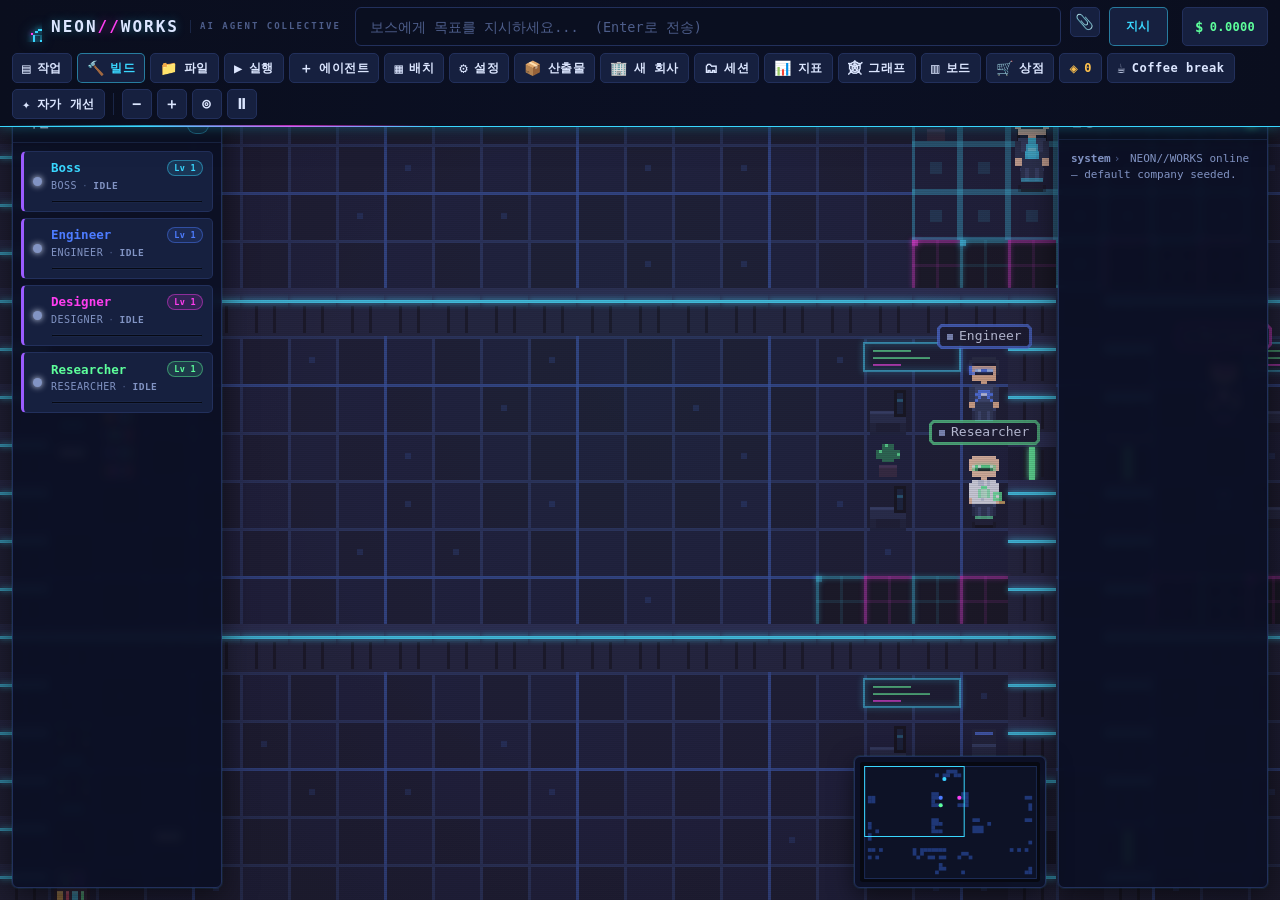
==== commit 00a42510: "Remove companion (subscription proxy) entirely + adaptive idle FPS (heat fix) Diagnosis: the user's " ====
--- a/index.html
+++ b/index.html
@@ -2631,11 +2631,6 @@
     OPENAI_URL: 'https://api.openai.com/v1/chat/completions',   // v2: OpenAI chat-completions endpoint
     // Gemini generative-language API base. api.js builds <base><model>:streamGenerateContent?alt=sse.
     GEMINI_URL: 'https://generativelanguage.googleapis.com/v1beta/models/',
-    // v2: local subscription proxy (companion.py). The companion is OPT-IN and OFF
-    // by default (store defaultSettings().useCompanion === false), so a fresh or
-    // migrated company talks to the cloud API directly and never depends on a local
-    // server. The user explicitly enables it via the Settings companion toggle.
-    COMPANION_URL: 'http://localhost:8787/v1/messages',
     API_VERSION: '2023-06-01',
     DEFAULT_MODEL: 'claude-sonnet-4-6',          // worker default
     BOSS_MODEL:    'claude-opus-4-8',            // boss default
@@ -3445,11 +3440,6 @@
       'share.preset.export': 'Export Preset',
       'share.preset.import': 'Import Preset',
 
-      // --- companion server (contract F) ---
-      'companion.label': 'Mac Companion',
-      'companion.on': 'On',
-      'companion.off': 'Off',
-      'companion.hint': 'Run the local mac-companion server to read your files and run your tools.',
 
       // --- common state words ---
       'state.queued': 'queued',
@@ -3638,10 +3628,6 @@
       'share.preset.export': '프리셋 내보내기',
       'share.preset.import': '프리셋 가져오기',
 
-      'companion.label': '맥 컴패니언',
-      'companion.on': '켜짐',
-      'companion.off': '꺼짐',
-      'companion.hint': '로컬 mac-companion 서버를 실행하면 내 파일을 읽고 내 도구를 실행할 수 있습니다.',
 
       'state.queued': '대기',
       'state.running': '진행 중',
@@ -11302,9 +11288,7 @@
   function attemptAnthropic(opts, controller) {
     var cfg = App.config || {};
     var st = (App.state && App.state.settings) || {};
-    var useCompanion = !!(st.useCompanion && st.companionUrl);  // local subscription proxy
-    var API_URL = useCompanion ? st.companionUrl
-      : (cfg.API_URL || 'https://api.anthropic.com/v1/messages');
+    var API_URL = cfg.API_URL || 'https://api.anthropic.com/v1/messages';
     var API_VERSION = cfg.API_VERSION || '2023-06-01';
     var MAX_TOKENS = cfg.MAX_TOKENS || 4096;
 
@@ -11323,13 +11307,10 @@
       messages: Array.isArray(opts.messages) ? opts.messages : [],
       stream: true,
     };
-    // Companion proxy ignores server tools (no web_search via the CLI path).
-    var sentTools = !useCompanion && Array.isArray(opts.tools) && opts.tools.length > 0;
+    var sentTools = Array.isArray(opts.tools) && opts.tools.length > 0;
     if (sentTools) body.tools = opts.tools;
 
-    var headers = useCompanion
-      ? { 'content-type': 'application/json' }   // companion needs no key/version headers
-      : {
+    var headers = {
           'x-api-key': opts.apiKey,
           'anthropic-version': API_VERSION,
           'anthropic-dangerous-direct-browser-access': 'true',
@@ -11734,11 +11715,8 @@
         return noopHandle();
       }
     } else {
-      // Companion mode (local subscription proxy) needs no Anthropic key.
-      var _s = (App.state && App.state.settings) || {};
-      var _companion = !!(_s.useCompanion && _s.companionUrl);
-      if (!opts.apiKey && !_companion) {
-        onError({ type: 'no_key', message: 'Set your API key in Settings (or enable the companion)' });
+      if (!opts.apiKey) {
+        onError({ type: 'no_key', message: 'Set your API key in Settings' });
         return noopHandle();
       }
     }
@@ -12039,8 +12017,6 @@
       openaiKey: '',                                   // v2: OpenAI key (for gpt-* models)
       geminiKey: '',                                   // Gemini API key (for gemini-* models)
       safeMode: false,                                 // SAFE MODE: serialize requests + widen spacing to avoid rate-limit/overload (OFF by default; keeps Opus)
-      useCompanion: false,                             // v2: route Claude models through local subscription proxy (OPT-IN; OFF by default)
-      companionUrl: c.COMPANION_URL || 'http://localhost:8787/v1/messages',
       defaultModel: c.DEFAULT_MODEL || 'claude-sonnet-4-6',
       bossModel: c.BOSS_MODEL || 'claude-opus-4-8',
       webSearch: true,
@@ -14520,7 +14496,7 @@
       : (App.util && App.util.providerOf ? App.util.providerOf(model) : 'anthropic'));
     if (prov === 'gemini') return !!set.geminiKey;
     if (prov === 'openai') return !!set.openaiKey;
-    return !!set.apiKey || !!(set.useCompanion && set.companionUrl);
+    return !!set.apiKey;
   }
 
   // find the boss agent (for "보스/boss" mentions).
@@ -14599,8 +14575,8 @@
 
     // No credentials → friendly bubble, no network. Provider/companion-aware (§10).
     if (!hasCredsFor(agent.model || settings.defaultModel)) {
-      Agents.say(agent, '🔑 add an API key (or enable the companion) in Settings', 4000);
-      try { if (App.UI && App.UI.toast) App.UI.toast('Add an API key (or enable the companion) in Settings'); } catch (e) {}
+      Agents.say(agent, '🔑 add an API key in Settings', 4000);
+      try { if (App.UI && App.UI.toast) App.UI.toast('Add an API key in Settings'); } catch (e) {}
       try {
         if (App.Store && App.Store.pushLog) App.Store.pushLog({
           from: agent.name, to: 'system', kind: 'error', text: 'NO_KEY (direct chat)',
@@ -15271,7 +15247,7 @@
       : (App.util && App.util.providerOf ? App.util.providerOf(model) : 'anthropic'));
     if (prov === 'gemini') return !!set.geminiKey;
     if (prov === 'openai') return !!set.openaiKey;
-    return !!set.apiKey || !!(set.useCompanion && set.companionUrl);
+    return !!set.apiKey;
   }
 
   // ===========================================================================
@@ -15691,8 +15667,8 @@
     if (!hasCredsFor((boss && boss.model) || settings.bossModel || CFG().BOSS_MODEL)) {
       root.status = 'error';
       root.error = 'NO_KEY';
-      if (boss) ag.say(boss, '🔑 add an API key (or enable the companion) in Settings', 4000);
-      try { if (App.UI && App.UI.toast) App.UI.toast('Add an API key (or enable the companion) in Settings'); } catch (e) {}
+      if (boss) ag.say(boss, '🔑 add an API key in Settings', 4000);
+      try { if (App.UI && App.UI.toast) App.UI.toast('Add an API key in Settings'); } catch (e) {}
       log('Boss', 'system', 'error', 'NO_KEY — cannot plan.');
       refreshBoard();
       return;
@@ -16106,7 +16082,7 @@
 
     // No credentials path (defend; provider/companion-aware so GPT & companion work).
     if (!hasCredsFor(agent.model || settings.defaultModel)) {
-      ag.say(agent, '🔑 add an API key (or enable the companion) in Settings', 4000);
+      ag.say(agent, '🔑 add an API key in Settings', 4000);
       failTask(task, 'NO_KEY');
       return;
     }
@@ -17528,8 +17504,8 @@
     if (!hasCredsFor((boss && boss.model) || settings.bossModel || CFG().BOSS_MODEL)) {
       root.status = 'error';
       root.error = 'NO_KEY';
-      if (boss) ag.say(boss, '🔑 add an API key (or enable the companion) in Settings', 4000);
-      try { if (App.UI && App.UI.toast) App.UI.toast('Add an API key (or enable the companion) in Settings'); } catch (e) {}
+      if (boss) ag.say(boss, '🔑 add an API key in Settings', 4000);
+      try { if (App.UI && App.UI.toast) App.UI.toast('Add an API key in Settings'); } catch (e) {}
       log('Boss', 'system', 'error', 'NO_KEY — cannot build.');
       refreshBoard();
       return;
@@ -18410,7 +18386,7 @@
         if (!agent) { resolve('ERROR: could not allocate a sub-worker'); return; }
 
         var model = agent.model || settings.defaultModel;
-        if (!hasCredsFor(model)) { cullTempAgent(agent); resolve('ERROR: NO_KEY — add an API key (or enable the companion) in Settings'); return; }
+        if (!hasCredsFor(model)) { cullTempAgent(agent); resolve('ERROR: NO_KEY — add an API key in Settings'); return; }
 
         _subActive++;
         var settled = false;
@@ -22787,7 +22763,7 @@
     if (!s) return;
     var set = s.settings || (s.settings = {});
     var pool = [];
-    var hasAnthropic = !!set.apiKey || (set.useCompanion && set.companionUrl);
+    var hasAnthropic = !!set.apiKey;
     if (hasAnthropic) {
       pool.push('claude-haiku-4-5-20251001');
       pool.push('claude-sonnet-4-6');
@@ -23524,14 +23500,9 @@
     // Inject (once) + load the Gemini key field next to the OpenAI key.
     ensureGeminiKeyField();
     var gemI = $('set-gemini-key'); if (gemI) { gemI.value = settings.geminiKey || ''; gemI.type = 'password'; }
-    // Inject (once) + load the local-companion toggle + URL.
-    ensureCompanionField();
     // Inject (once) the EN/KO language toggle.
     ensureLangField();
     highlightSegmented($('set-lang'), 'data-lang', currentLang());
-    var ctog = $('set-companion-toggle'); if (ctog) ctog.checked = !!settings.useCompanion;
-    updateCompanionStatus(); // sync the ON/OFF badge with the loaded toggle
-    var curl = $('set-companion-url'); if (curl) curl.value = settings.companionUrl || (CFG().COMPANION_URL || 'http://localhost:8787/v1/messages');
     var dm = $('set-default-model'); if (dm) dm.value = settings.defaultModel || CFG().DEFAULT_MODEL;
     var bm = $('set-boss-model'); if (bm) bm.value = settings.bossModel || CFG().BOSS_MODEL;
     // Inject (once) + load the SAFE MODE toggle + Distribute-by-role button right
@@ -28083,13 +28054,34 @@
   // ---------------------------------------------------------------------------
   // loop
   // ---------------------------------------------------------------------------
+  // officeActive(s) — is anything visually changing? Drives the idle FPS throttle.
+  function officeActive(s) {
+    try {
+      if (!s) return true;
+      if (s.layoutEdit || s.followAgentId) return true;
+      var ags = s.agents || [];
+      for (var i = 0; i < ags.length; i++) {
+        var a = ags[i];
+        if (!a) continue;
+        if (a.state === 'walking' || a.busy || a.bubble) return true;
+        if (a.path && a.path.length) return true;
+      }
+      var tk = s.tasks || [];
+      for (var j = 0; j < tk.length; j++) { if (tk[j] && tk[j].status === 'running') return true; }
+      return false;
+    } catch (e) { return true; }
+  }
+
   Main.loop = function (ts) {
     if (!_running) return;
     var now = (typeof ts === 'number') ? ts
       : ((typeof performance !== 'undefined' && performance.now) ? performance.now() : Date.now());
-    // ECO (heat): cap the loop to ~40fps. A skipped frame is just a cheap time-check
-    // + reschedule, so we shed ~1/3 of the per-frame sim+canvas-render cost vs 60fps.
-    if ((now - _last) < (CFG().ECO_FRAME_MS || 24)) { requestAnimationFrame(Main.loop); return; }
+    // ECO (heat): ADAPTIVE FPS cap. An ACTIVE office (agents walking / tasks running)
+    // renders smoothly (~40fps); an IDLE office renders slowly (~6fps) so a tab left
+    // open barely uses CPU. Skipped frames are just a cheap time-check + reschedule.
+    var _s0 = STATE();
+    var _minFrame = officeActive(_s0) ? (CFG().ECO_FRAME_MS || 24) : (CFG().ECO_IDLE_FRAME_MS || 170);
+    if ((now - _last) < _minFrame) { requestAnimationFrame(Main.loop); return; }
     var dt = (now - _last) / 1000;
     _last = now;
     if (!(dt >= 0)) dt = 0;
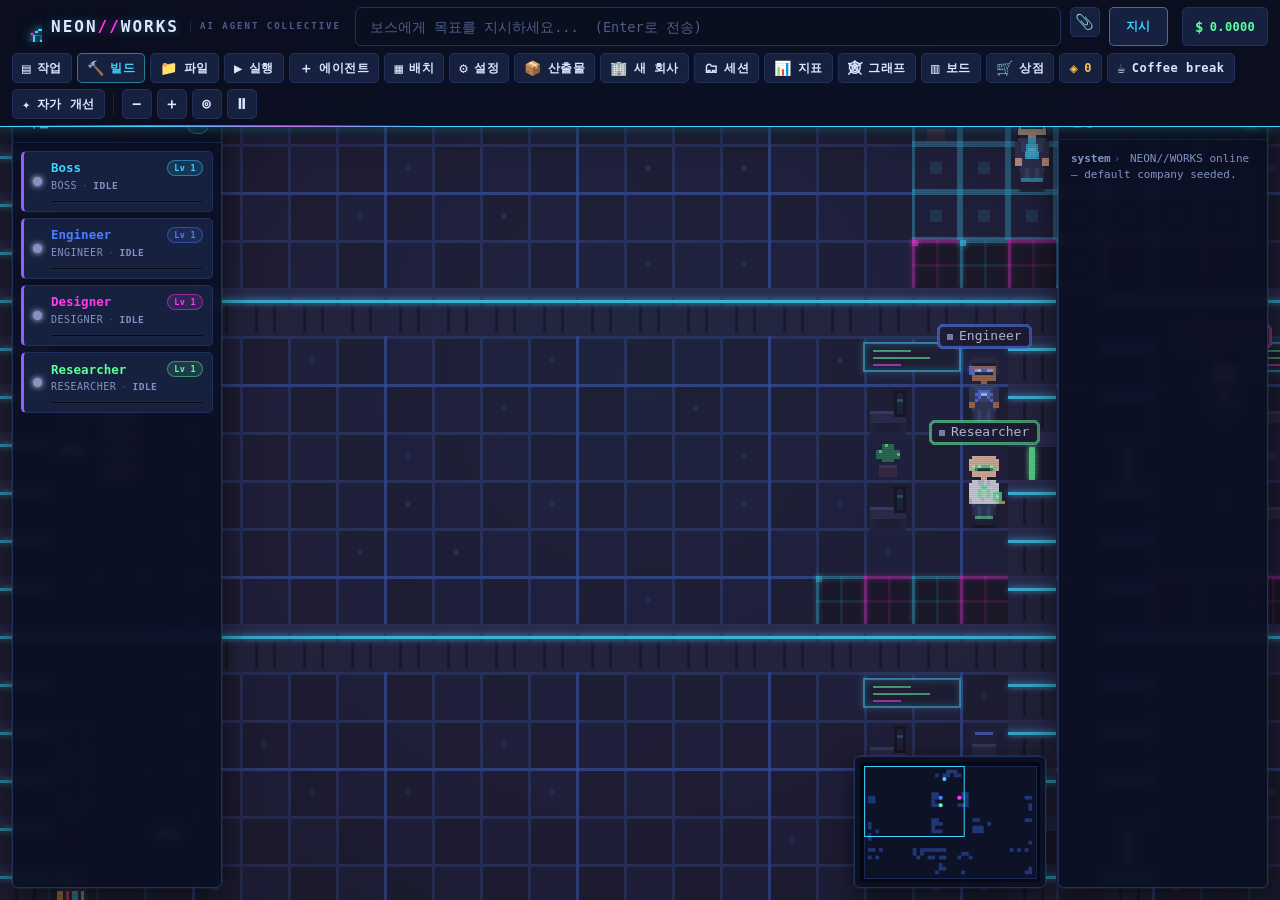
==== commit 8b286b37: "Fix self-improve validate() false-positive that blocked ALL deploys Live end-to-end test (mocked mod" ====
--- a/index.html
+++ b/index.html
@@ -21306,10 +21306,14 @@
       } catch (e) {
         errors.push('syntax: ' + ((e && e.message) ? e.message : 'parse error'));
       }
-      // hazard: a real closing/opening script tag or HTML comment marker literal
-      // breaks single-file inlining (the HTML tokenizer closes the inlined block).
+      // hazard: only a real CLOSING script tag or an HTML comment-open marker breaks
+      // single-file inlining (the same two tokens build.sh greps for). A bare OPENING
+      // script tag is NOT a hazard -- script content is raw-text and only ends at a
+      // closing tag -- and it legitimately appears in comments across modules, so
+      // flagging it would block almost every edit. (The obscure script-data double-
+      // escape needs a preceding comment-open marker, which we block below, so a lone
+      // opening tag is safe.)
       if (SCRIPT_CLOSE_RE.test(c)) errors.push('hazard literal: closing script tag (split it, e.g. "</scr"+"ipt>")');
-      else if (SCRIPT_OPEN_RE.test(c)) errors.push('hazard literal: opening script tag (split it, e.g. "<scr"+"ipt>")');
       if (COMMENT_OPEN_RE.test(c)) errors.push('hazard literal: HTML comment marker (split it, e.g. "<"+"!--")');
     } catch (e) {
       errors.push('validate error: ' + ((e && e.message) ? e.message : 'unknown'));
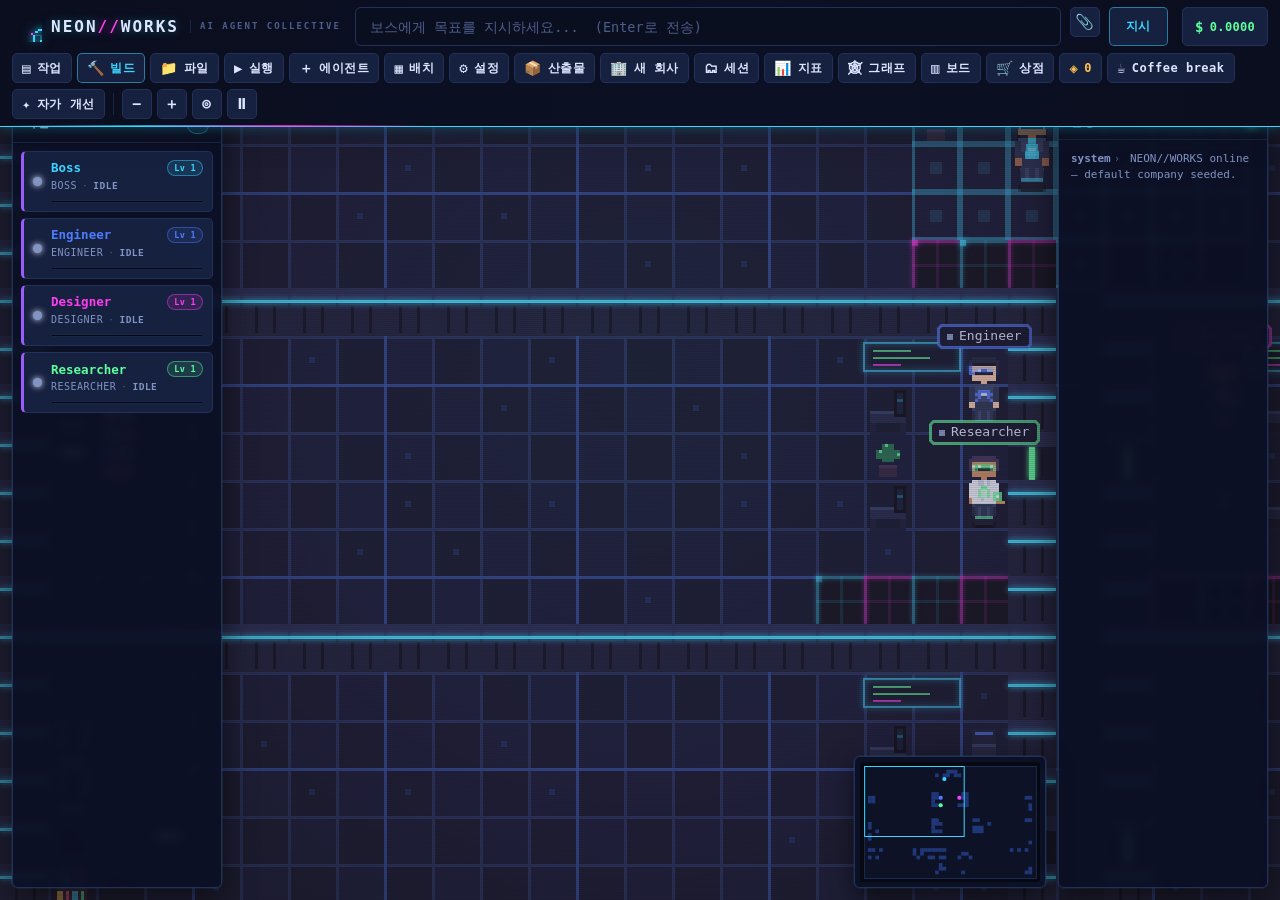
==== commit cf9e3f1e: "Fix direct-chat Gemini key + garbled interleaved replies Two bugs the user hit chatting with an agen" ====
--- a/index.html
+++ b/index.html
@@ -14599,6 +14599,13 @@
     var wantWeb = !!(settings.webSearch && roleDef.webSearchPreferred);
     var tools = wantWeb && CFG().WEB_SEARCH_TOOL ? [CFG().WEB_SEARCH_TOOL] : undefined;
 
+    // Serialize per-agent chat: abort any in-flight chat stream first, so a rapid
+    // second message can't interleave two responses into the same bubble/transcript.
+    if (agent._chatStream && typeof agent._chatStream.abort === 'function') {
+      try { agent._chatStream.abort(); } catch (e) {}
+    }
+    agent._chatStream = null;
+
     agent.busy = true;
     Agents.setState(agent, wantWeb ? 'searching' : 'coding');
     Agents.say(agent, '…', 2000);
@@ -14610,11 +14617,13 @@
     var handle = App.API.stream({
       apiKey: settings.apiKey,
       openaiKey: settings.openaiKey,
+      geminiKey: settings.geminiKey,
       model: agent.model || settings.defaultModel,
       system: (agent.systemPrompt || '') +
-        '\n\n[CHAT MODE] You are chatting 1:1 with a teammate. Reply IN CHARACTER, briefly, like a real ' +
-        'coworker. Understand everyday/social messages too (relationships, mood, small talk, breaks, getting ' +
-        "along with the boss) - not only work tasks. Reply in the user's language (Korean or English).",
+        '\n\n[CHAT MODE] You are chatting 1:1 with a teammate. Reply IN CHARACTER and KEEP IT SHORT -- ' +
+        '2-5 sentences or a brief bullet list; do not over-explain or dump a long guide. Understand ' +
+        'everyday/social messages too (relationships, mood, small talk, breaks, getting along with the ' +
+        "boss), not only work tasks. Reply in the user's language (Korean or English).",
       messages: agent.conversation.slice(),
       tools: tools,
       onState: function (st) {
@@ -14660,8 +14669,13 @@
         try { if (App.UI && App.UI.refreshAgentList) App.UI.refreshAgentList(); } catch (e) {}
         try { if (App.Store && App.Store.save) App.Store.save(); } catch (e) {}
         if (s && s._activeStreams) delete s._activeStreams[agent.id];
+        if (agent._chatStream === handle) agent._chatStream = null;
       },
       onError: function (err) {
+        // Superseded by a newer chat message (aborted) -> stay silent so the two
+        // responses don't interleave; the newer stream keeps running.
+        if (err && err.type === 'abort') { if (agent._chatStream === handle) agent._chatStream = null; return; }
+        if (agent._chatStream === handle) agent._chatStream = null;
         agent.busy = false;
         Agents.setState(agent, 'idle');
         var msg = (err && err.message) || 'error';
@@ -14682,6 +14696,7 @@
     });
 
     if (s && s._activeStreams) s._activeStreams[agent.id] = handle;
+    agent._chatStream = handle;
     return handle || noop;
   };
 
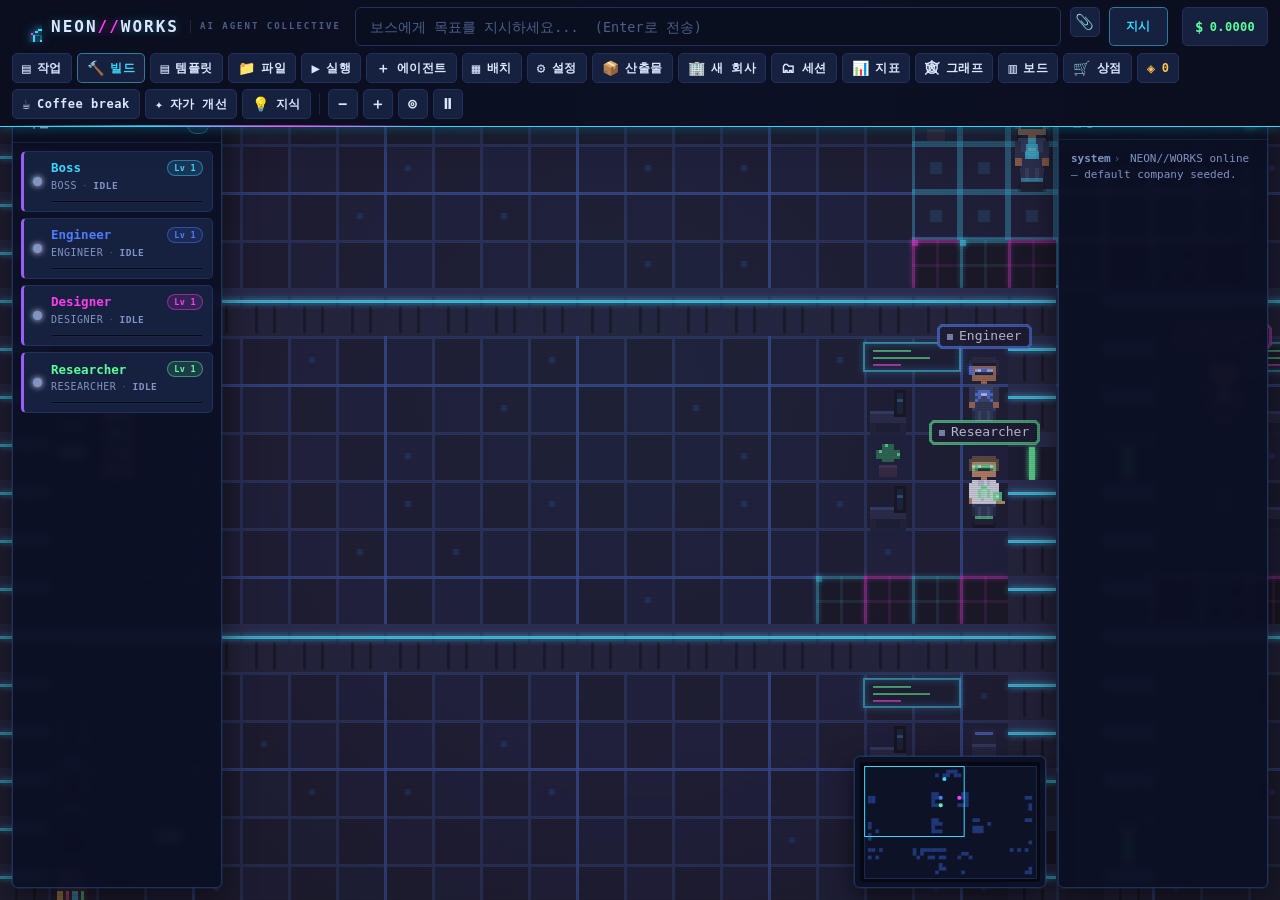
==== commit 6fc7a841: "Wave 4h: builder templates + agent intelligence (consult, smart assign, knowledge base) Project-buil" ====
--- a/index.html
+++ b/index.html
@@ -3187,6 +3187,131 @@
 '- Do NOT include comments or trailing commas. Output valid JSON parseable by JSON.parse.';
 
   // ---------------------------------------------------------------------------
+  // KNOWLEDGE BASE section (cross-project company memory) — store.js owns the data
+  // (App.state.knowledge = [{id,text,tags,project,ts}]); orchestrator distills
+  // LEARNINGS after a build finalizes and injects relevant ones when decomposing a
+  // new goal; tools.js exposes recall_knowledge. These are the shared knobs/prompt.
+  //   KNOWLEDGE_CAP        : max entries retained in App.state.knowledge (oldest
+  //                          dropped past this; Store normalize/migrate enforces).
+  //   KNOWLEDGE_INJECT_K   : how many entries Store.getKnowledge returns by default
+  //                          (also how many recall_knowledge / decompose-injection use).
+  //   KNOWLEDGE_SUMMARIZE_SYSTEM : boss prompt run once after a goal/build finalizes
+  //                          to distill 1-3 short, reusable LEARNINGS as STRICT JSON
+  //                          {learnings:[strings]}. Kept generic + transferable.
+  // ---------------------------------------------------------------------------
+  App.config.KNOWLEDGE_CAP = 60;
+  App.config.KNOWLEDGE_INJECT_K = 4;
+
+  App.config.KNOWLEDGE_SUMMARIZE_SYSTEM =
+'You are the BOSS of an autonomous AI company doing a brief retrospective. You are given the user\'s goal and\n' +
+'the work your team just delivered for it. Distill the 1-3 most useful, REUSABLE lessons — the kind of\n' +
+'general engineering/design/process insight that would help the team on a DIFFERENT future project, not a\n' +
+'fact specific only to this one goal.\n' +
+'\n' +
+'Each learning: one short, self-contained, declarative sentence (a heuristic, gotcha, pattern, or decision\n' +
+'rule). Make it concrete enough to act on, general enough to transfer. Do NOT restate the goal, summarize the\n' +
+'deliverable, or praise the work. If there is no genuinely transferable lesson, return an empty array.\n' +
+'\n' +
+'You MUST reply with a SINGLE JSON object and NOTHING ELSE — no prose, no markdown, no code fences.\n' +
+'Schema:\n' +
+'{ "learnings": [<0-3 short reusable lesson strings>] }\n' +
+'\n' +
+'Rules:\n' +
+'- 0 to 3 items. Prefer fewer, higher-signal lessons over filler.\n' +
+'- Each item is ONE plain sentence; no numbering, no markdown, no leading dash.\n' +
+'- Do NOT include comments or trailing commas. Output valid JSON parseable by JSON.parse.';
+
+  // ---------------------------------------------------------------------------
+  // CONSULT section — bounds for the consult_teammate tool (tools.js). A worker
+  // may ask ONE specialized teammate a single question mid-task; the tool makes one
+  // bounded API.stream call as that teammate (their systemPrompt/persona + model)
+  // and returns the answer. CONSULT_MAX_TOKENS caps that reply so it stays cheap.
+  // ---------------------------------------------------------------------------
+  App.config.CONSULT_MAX_TOKENS = 700;
+
+  // ---------------------------------------------------------------------------
+  // BUILD TEMPLATES section — one-click starting points for PROJECT BUILD mode
+  // (ui.js renders a picker near the Build button; on pick it fills the goal input
+  // with template.goal and kicks off the build via dispatchBuild/runBuild). Each
+  // entry: { id, label, icon(emoji), goal, hint }. The goal is a STRONG, concrete
+  // build prompt that yields a real, runnable, multi-file project — not a vague
+  // one-liner. hint is a short helper line shown under the label in the picker.
+  // i18n keys for label/hint live in i18n.js; goal text stays here (it is the
+  // actual build instruction, language-neutral enough to drive the boss).
+  // ---------------------------------------------------------------------------
+  App.config.BUILD_TEMPLATES = [
+    {
+      id: 'game',
+      label: 'Arcade Game',
+      icon: '🎮',
+      goal: 'Build a complete, polished browser arcade game that runs by opening index.html with no build step or external libraries. ' +
+            'Use an HTML5 canvas with a real game loop (requestAnimationFrame), keyboard/touch controls, a scoring system, increasing ' +
+            'difficulty, collision detection, sound-free juice (particles, screen shake, color flashes), a start screen, a game-over ' +
+            'screen with restart, and a high score persisted in localStorage. Pick one cohesive concept (e.g. a neon space shooter or an ' +
+            'endless dodger) and implement it fully. Split the code into index.html, css/style.css, and js/game.js, plus a README.md ' +
+            'explaining the controls and how to play. Everything must actually work when opened in a browser.',
+      hint: 'Canvas game, controls, score, juice'
+    },
+    {
+      id: 'dashboard',
+      label: 'Data Dashboard',
+      icon: '📊',
+      goal: 'Build a responsive analytics dashboard web app that runs by opening index.html with no build step or external CDN dependencies. ' +
+            'Generate realistic sample data in JavaScript and render at least three distinct visualizations (e.g. a line chart, a bar chart, ' +
+            'and KPI stat cards) drawn on canvas or as styled DOM/SVG — implement the charts yourself, do not pull in a chart library. ' +
+            'Include a sidebar or top nav, a filter/date-range control that actually updates the charts, a data table with sorting, and a ' +
+            'clean dark theme. Split into index.html, css/style.css, js/data.js (sample data + helpers), and js/app.js (rendering + ' +
+            'interaction), plus a README.md. The dashboard must be interactive and fully functional offline.',
+      hint: 'Charts, KPIs, filters, dark theme'
+    },
+    {
+      id: 'landing',
+      label: 'Landing Page',
+      icon: '🚀',
+      goal: 'Build a modern, conversion-focused product landing page that runs by opening index.html with no build step or external ' +
+            'dependencies. Invent a plausible product (name, tagline, value prop) and include: a hero with a headline, subhead, and ' +
+            'call-to-action button; a features grid (at least three features with icons drawn via inline SVG or CSS); a social-proof / ' +
+            'testimonials section; a simple pricing table; an FAQ; and a footer. Make it fully responsive with a mobile nav, add tasteful ' +
+            'scroll-reveal animations and hover states in CSS, and ensure the CTA buttons and any form have working interactions. Split into ' +
+            'index.html, css/style.css, and js/main.js, plus a README.md. It must look polished and render correctly on mobile and desktop.',
+      hint: 'Hero, features, pricing, responsive'
+    },
+    {
+      id: 'tool',
+      label: 'Utility Tool',
+      icon: '🛠️',
+      goal: 'Build a genuinely useful single-purpose browser utility that runs by opening index.html with no build step or external ' +
+            'dependencies. Pick one focused tool (e.g. a markdown-to-HTML previewer, a JSON formatter/validator, a unit/currency converter, ' +
+            'or a pomodoro timer) and implement it completely with real logic — not a mockup. Include live input handling, instant output, ' +
+            'sensible validation and error states, a copy-to-clipboard or download action where relevant, persistence of the last input in ' +
+            'localStorage, keyboard shortcuts, and a clean accessible UI. Split into index.html, css/style.css, and js/app.js, plus a ' +
+            'README.md describing what the tool does and how to use it. Every feature must actually work.',
+      hint: 'Real logic, live I/O, persistence'
+    },
+    {
+      id: 'clone',
+      label: 'App Clone',
+      icon: '📋',
+      goal: 'Build a working clone of a small, well-known productivity app that runs by opening index.html with no build step or external ' +
+            'dependencies. Pick one (e.g. a Trello-style kanban board, a Todoist-style task manager, or a Notion-style note pad) and ' +
+            'implement its core flow for real: creating, editing, reordering (drag-and-drop where it fits), completing, and deleting items, ' +
+            'with all state persisted in localStorage so it survives a refresh. Include multiple lists/columns or categories, a clean ' +
+            'responsive layout, empty states, and keyboard support. Split into index.html, css/style.css, js/store.js (localStorage data ' +
+            'layer), and js/app.js (UI + interactions), plus a README.md. The clone must be fully interactive and usable, not a static mockup.',
+      hint: 'Kanban/todo/notes, drag, persistence'
+    }
+  ];
+
+  // templateById(id) -> the BUILD_TEMPLATES entry or null. Convenience for UI.
+  App.config.templateById = function (id) {
+    var arr = App.config.BUILD_TEMPLATES || [];
+    for (var i = 0; i < arr.length; i++) {
+      if (arr[i] && arr[i].id === id) return arr[i];
+    }
+    return null;
+  };
+
+  // ---------------------------------------------------------------------------
   // section 2 App.util — small, pure helpers. Date.now()/Math.random() live ONLY inside
   // these functions (this is real browser code; deterministic restriction does
   // not apply here).
@@ -3464,7 +3589,26 @@
       'selfimprove.needServed': 'Self-improve needs a served context (GitHub Pages or localhost), not file://.',
       'selfimprove.needGithub': 'Set a GitHub token, owner, and repo in Settings to deploy.',
       'selfimprove.invalid': 'A proposed edit failed validation - deploy is blocked.',
-      'selfimprove.hint.ph': 'Optional: hint what to improve (e.g. accessibility, a bug)...'
+      'selfimprove.hint.ph': 'Optional: hint what to improve (e.g. accessibility, a bug)...',
+
+      // --- build templates (contract E) ---
+      'templates.btn': 'Templates',
+      'templates.title': 'Start from a project template',
+      'templates.modalTitle': 'PROJECT TEMPLATES',
+      'templates.intro': 'Pick a starting point. The builder turns it into a real, runnable multi-file project.',
+      'templates.empty': 'No project templates available.',
+      'templates.started': 'Building: ',
+
+      // --- company knowledge (contract F) ---
+      'knowledge.btn': 'Knowledge',
+      'knowledge.title': 'Company knowledge - learnings saved across projects',
+      'knowledge.modalTitle': 'COMPANY KNOWLEDGE',
+      'knowledge.intro': 'Reusable learnings the Boss distills after each build. Workers can recall these on new goals.',
+      'knowledge.empty': 'No saved knowledge yet. Finish a build and the Boss distills 1-3 reusable learnings here.',
+      'knowledge.clear': 'Clear all',
+      'knowledge.clearAsk': 'Clear all saved company knowledge? This cannot be undone.',
+      'knowledge.cleared': 'Knowledge cleared.',
+      'knowledge.unavailable': 'Knowledge base unavailable'
     },
 
     ko: {
@@ -3651,7 +3795,26 @@
       'selfimprove.needServed': '자가 개선은 file://이 아니라 서버 환경(GitHub Pages 또는 localhost)이 필요합니다.',
       'selfimprove.needGithub': '배포하려면 설정에서 GitHub 토큰·소유자·저장소를 입력하세요.',
       'selfimprove.invalid': '제안된 수정이 검증을 통과하지 못해 배포가 차단되었습니다.',
-      'selfimprove.hint.ph': '선택: 개선 방향 힌트 (예: 접근성, 버그)...'
+      'selfimprove.hint.ph': '선택: 개선 방향 힌트 (예: 접근성, 버그)...',
+
+      // --- build templates (contract E) ---
+      'templates.btn': '템플릿',
+      'templates.title': '프로젝트 템플릿으로 시작',
+      'templates.modalTitle': '프로젝트 템플릿',
+      'templates.intro': '시작점을 고르세요. 빌더가 실제로 실행되는 멀티파일 프로젝트로 만들어줍니다.',
+      'templates.empty': '사용 가능한 프로젝트 템플릿이 없습니다.',
+      'templates.started': '빌드 중: ',
+
+      // --- company knowledge (contract F) ---
+      'knowledge.btn': '지식',
+      'knowledge.title': '회사 지식 - 프로젝트 전반에서 저장된 학습',
+      'knowledge.modalTitle': '회사 지식',
+      'knowledge.intro': '빌드가 끝날 때마다 보스가 정리한 재사용 가능한 학습입니다. 새 목표에서 워커가 참고할 수 있습니다.',
+      'knowledge.empty': '아직 저장된 지식이 없습니다. 빌드를 마치면 보스가 재사용할 학습 1~3개를 여기에 정리합니다.',
+      'knowledge.clear': '모두 지우기',
+      'knowledge.clearAsk': '저장된 회사 지식을 모두 지울까요? 되돌릴 수 없습니다.',
+      'knowledge.cleared': '지식을 지웠습니다.',
+      'knowledge.unavailable': '지식 베이스를 사용할 수 없습니다'
     }
   };
 
@@ -5150,6 +5313,173 @@
         });
     } catch (e) {
       return Promise.resolve(fail('subtask error: ' + (e && e.message ? e.message : e)));
+    }
+  }
+
+  // ---------------------------------------------------------------------------
+  // agent/api helpers — soft access to App.state.agents + creds. Never throw.
+  // ---------------------------------------------------------------------------
+  function agentList() {
+    try { return (App.state && Array.isArray(App.state.agents)) ? App.state.agents : []; }
+    catch (e) { return []; }
+  }
+
+  // Resolve a teammate by role key first, then case-insensitive name match.
+  function resolveTeammate(ref) {
+    ref = String(ref == null ? '' : ref).trim();
+    if (!ref) return null;
+    var list = agentList();
+    var i;
+    // 1) exact role key match (case-insensitive).
+    var lower = ref.toLowerCase();
+    for (i = 0; i < list.length; i++) {
+      var a = list[i];
+      if (a && a.role && String(a.role).toLowerCase() === lower) return a;
+    }
+    // 2) case-insensitive name match.
+    for (i = 0; i < list.length; i++) {
+      var b = list[i];
+      if (b && b.name && String(b.name).toLowerCase() === lower) return b;
+    }
+    return null;
+  }
+
+  // Has usable creds for a model? Defer to Agents.hasCredsFor when present;
+  // otherwise mirror the provider-aware check using settings keys.
+  function creds(model) {
+    try {
+      if (App.Agents && typeof App.Agents.hasCredsFor === 'function') {
+        return !!App.Agents.hasCredsFor(model);
+      }
+    } catch (e) {}
+    try {
+      var set = settings();
+      var cfg = App.config || {};
+      var prov = (cfg.providerOf ? cfg.providerOf(model)
+        : (App.util && App.util.providerOf ? App.util.providerOf(model) : 'anthropic'));
+      if (prov === 'gemini') return !!set.geminiKey;
+      if (prov === 'openai') return !!set.openaiKey;
+      return !!set.apiKey;
+    } catch (e2) { return false; }
+  }
+
+  function defaultModel() {
+    try { return settings().defaultModel || ''; }
+    catch (e) { return ''; }
+  }
+
+  // ---------------------------------------------------------------------------
+  // consult_teammate — a worker asks a specialized teammate one bounded question.
+  // Resolves the target agent (role key first, else name), then makes ONE
+  // App.API.stream call using THAT agent's systemPrompt + model and the question
+  // as a single user message. Bounded by config.CONSULT_MAX_TOKENS and a hard
+  // ~30s safety timeout so a stuck call can never hang the tool loop. Defensive:
+  // never throws, always resolves.
+  // ---------------------------------------------------------------------------
+  function consultTeammate(teammate, question) {
+    question = String(question == null ? '' : question).trim();
+    if (!question) return Promise.resolve(fail('question is required'));
+
+    var target;
+    try { target = resolveTeammate(teammate); }
+    catch (e) { target = null; }
+    if (!target) return Promise.resolve(fail('no teammate matching "' + String(teammate == null ? '' : teammate) + '"'));
+
+    var model = target.model || defaultModel();
+    if (!model) return Promise.resolve(fail('teammate has no model configured'));
+    if (!creds(model)) return Promise.resolve(fail('no API credentials for ' + model + ' (set a key in Settings)'));
+
+    if (!App.API || typeof App.API.stream !== 'function') {
+      return Promise.resolve(fail('API unavailable'));
+    }
+
+    var cfg = App.config || {};
+    var maxTokens = (typeof cfg.CONSULT_MAX_TOKENS === 'number' && cfg.CONSULT_MAX_TOKENS > 0)
+      ? cfg.CONSULT_MAX_TOKENS : 700;
+
+    var set = settings();
+    var name = target.name || target.role || 'teammate';
+    var role = target.role || '';
+    // Compose the system from systemPrompt plus persona identity when present.
+    var sys = String(target.systemPrompt || '');
+    try {
+      if (target.persona && target.persona.identity) {
+        sys += (sys ? '\n\n' : '') + String(target.persona.identity);
+      }
+    } catch (ep) {}
+    if (!sys) sys = 'You are ' + name + ', a helpful ' + (role || 'teammate') + '.';
+
+    return new Promise(function (resolve) {
+      var acc = '', settled = false, timer = null, handle = null;
+
+      function done(res) {
+        if (settled) return;
+        settled = true;
+        if (timer) { clearTimeout(timer); timer = null; }
+        try { if (handle && typeof handle.abort === 'function') handle.abort(); } catch (e) {}
+        resolve(res);
+      }
+
+      // Hard safety timeout — independent of the stream's own logic.
+      timer = setTimeout(function () {
+        var partial = acc.trim();
+        if (partial) done(ok(name + ' (' + role + '): ' + partial + '\n...(consult timed out)'));
+        else done(fail('consult timed out'));
+      }, 30000);
+
+      try {
+        handle = App.API.stream({
+          apiKey: set.apiKey,
+          openaiKey: set.openaiKey,
+          geminiKey: set.geminiKey,
+          model: model,
+          system: sys,
+          messages: [{ role: 'user', content: question }],
+          maxTokens: maxTokens,
+          onText: function (d) { acc += d; },
+          onDone: function (res) {
+            var answer = ((res && res.text) || acc || '').trim();
+            if (!answer) { done(fail('teammate returned no answer')); return; }
+            done(ok(name + ' (' + role + '): ' + answer));
+          },
+          onError: function (err) {
+            var msg = (err && err.message) ? err.message : 'consult failed';
+            done(fail('consult error: ' + msg));
+          }
+        });
+      } catch (e) {
+        done(fail('consult error: ' + (e && e.message ? e.message : e)));
+      }
+    });
+  }
+
+  // ---------------------------------------------------------------------------
+  // recall_knowledge — read the company cross-project knowledge base. Returns up
+  // to config.KNOWLEDGE_INJECT_K entries (ranked by the query when given) joined
+  // as text. Never throws; degrades to a friendly message when empty/unavailable.
+  // ---------------------------------------------------------------------------
+  function recallKnowledge(query) {
+    query = String(query == null ? '' : query);
+    var none = 'no saved knowledge yet';
+    try {
+      if (!App.Store || typeof App.Store.getKnowledge !== 'function') return ok(none);
+      var cfg = App.config || {};
+      var k = (typeof cfg.KNOWLEDGE_INJECT_K === 'number' && cfg.KNOWLEDGE_INJECT_K > 0)
+        ? cfg.KNOWLEDGE_INJECT_K : 4;
+      var entries = App.Store.getKnowledge(query, k) || [];
+      if (!entries.length) return ok(none);
+      var lines = [];
+      for (var i = 0; i < entries.length; i++) {
+        var e = entries[i];
+        var text = (e && e.text != null) ? String(e.text) : String(e == null ? '' : e);
+        if (!text.trim()) continue;
+        var proj = (e && e.project) ? (' [' + String(e.project) + ']') : '';
+        lines.push('- ' + text + proj);
+      }
+      if (!lines.length) return ok(none);
+      return ok(lines.join('\n'));
+    } catch (e) {
+      return ok(none);
     }
   }
 
@@ -5394,6 +5724,32 @@
           },
           required: ['role', 'instruction']
         }
+      },
+      {
+        name: 'consult_teammate',
+        description: 'Ask a specialized teammate one focused question mid-task and get their answer in their own voice. ' +
+          'The teammate is resolved by role (e.g. "designer", "researcher", "qa") or by name. Use this for quick expert input ' +
+          'without delegating a whole subtask: e.g. ask the researcher for a fact, the designer for a layout opinion, or QA for an edge case.',
+        input_schema: {
+          type: 'object',
+          properties: {
+            teammate: { type: 'string', description: 'The role key (e.g. "designer", "researcher", "engineer", "qa", "writer") or the name of the teammate to consult.' },
+            question: { type: 'string', description: 'A single self-contained question for the teammate to answer.' }
+          },
+          required: ['teammate', 'question']
+        }
+      },
+      {
+        name: 'recall_knowledge',
+        description: 'Recall reusable LEARNINGS the company has saved from past projects (the cross-project knowledge base). ' +
+          'Pass a query to retrieve the most relevant learnings, or omit it for the most recent. Use this before starting work to reuse hard-won lessons.',
+        input_schema: {
+          type: 'object',
+          properties: {
+            query: { type: 'string', description: 'Optional topic to rank learnings by (keyword overlap). Omit to get the most recent learnings.' }
+          },
+          required: []
+        }
       }
     ];
   }
@@ -5441,6 +5797,10 @@
           return httpRequest(input.method, input.url, input.headers, input.body, input.max_chars);
         case 'spawn_subtask':
           return spawnSubtask(input.role, input.instruction);
+        case 'consult_teammate':
+          return consultTeammate(input.teammate !== undefined ? input.teammate : input.role, input.question);
+        case 'recall_knowledge':
+          return Promise.resolve(recallKnowledge(input.query !== undefined ? input.query : ''));
         default:
           return Promise.resolve(fail('unknown tool: ' + name));
       }
@@ -5468,7 +5828,10 @@
     _packageDocs: packageDocs,
     _httpRequest: httpRequest,
     _hostOf: hostOf,
-    _hostAllowed: hostAllowed
+    _hostAllowed: hostAllowed,
+    _consultTeammate: consultTeammate,
+    _recallKnowledge: recallKnowledge,
+    _resolveTeammate: resolveTeammate
   };
 })();
 </script>
@@ -12296,6 +12659,90 @@
     return { facts: facts, plan: plan, progress: progress, updated: updated };
   }
 
+  // KNOWLEDGE: cap helper for the company-wide cross-project knowledge base
+  // (App.state.knowledge). Default 60 (config.KNOWLEDGE_CAP).
+  function knowledgeCap() {
+    var n = cfg().KNOWLEDGE_CAP;
+    return (typeof n === 'number' && n > 0) ? n : 60;
+  }
+
+  // KNOWLEDGE: default number of entries getKnowledge() returns when k is omitted
+  // (config.KNOWLEDGE_INJECT_K, default 4).
+  function knowledgeInjectK() {
+    var n = cfg().KNOWLEDGE_INJECT_K;
+    return (typeof n === 'number' && n > 0) ? Math.floor(n) : 4;
+  }
+
+  // KNOWLEDGE: sanitize a persisted tags array -> unique non-empty lowercased
+  // strings (cap 8 so a single entry cannot bloat the blob). Never throws.
+  function normalizeTags(arr) {
+    var out = [];
+    if (!Array.isArray(arr)) return out;
+    var seen = {};
+    for (var i = 0; i < arr.length && out.length < 8; i++) {
+      var v = arr[i];
+      if (v == null) continue;
+      var s = String(v).trim().toLowerCase();
+      if (!s) continue;
+      if (Object.prototype.hasOwnProperty.call(seen, s)) continue;
+      seen[s] = 1;
+      out.push(s);
+    }
+    return out;
+  }
+
+  // KNOWLEDGE: sanitize one knowledge entry -> {id, text, tags[], project, ts}.
+  // Coerces every field, clamps text length, drops entries with empty text.
+  // Returns null when there is nothing meaningful to keep. Never throws.
+  function normalizeKnowledgeEntry(e) {
+    if (!e || typeof e !== 'object') return null;
+    var TEXT_MAX = 600;   // a learning is a short reusable note, not a document
+    var text = (e.text == null) ? '' : String(e.text).trim();
+    if (!text) return null;
+    if (text.length > TEXT_MAX) text = text.slice(0, TEXT_MAX);
+    return {
+      id: e.id ? String(e.id) : uid('kn'),
+      text: text,
+      tags: normalizeTags(e.tags),
+      project: (e.project == null) ? '' : String(e.project),
+      ts: (typeof e.ts === 'number' && isFinite(e.ts)) ? e.ts : nowMs(),
+    };
+  }
+
+  // KNOWLEDGE: normalize + cap a knowledge array (keep most recent KNOWLEDGE_CAP,
+  // oldest dropped). Order preserved (assumed oldest..newest). Never throws.
+  function normalizeKnowledge(arr) {
+    if (!Array.isArray(arr)) return [];
+    var out = [];
+    for (var i = 0; i < arr.length; i++) {
+      var ne = normalizeKnowledgeEntry(arr[i]);
+      if (ne) out.push(ne);
+    }
+    var cap = knowledgeCap();
+    if (out.length > cap) out = out.slice(out.length - cap);   // keep newest
+    return out;
+  }
+
+  // KNOWLEDGE: lowercase token set for simple keyword-overlap ranking. Splits on
+  // any non-alphanumeric run (handles unicode word chars loosely via the regex),
+  // drops 1-char tokens. Returns a plain { token: 1 } map. Never throws.
+  function knowledgeTokens(str) {
+    var map = {};
+    try {
+      var s = String(str == null ? '' : str).toLowerCase();
+      // Split on any run of NON-word chars. Keep ASCII alphanumerics AND any
+      // codepoint >= U+00C0 (covers accented Latin, CJK, Hangul, etc.) so that
+      // Korean/non-Latin learnings still tokenize. The class is built via
+      // RegExp with \u-escapes so this source stays pure ASCII (build-safe).
+      var parts = s.split(new RegExp('[^a-z0-9\\u00C0-\\uFFFF]+'));
+      for (var i = 0; i < parts.length; i++) {
+        var p = parts[i];
+        if (p && p.length > 1) map[p] = 1;
+      }
+    } catch (e) { /* return whatever we have */ }
+    return map;
+  }
+
   // WAVE 3: cap helper for the structured run-event trace (App.state.trace).
   function traceCap() {
     var n = cfg().TRACE_CAP;
@@ -12442,6 +12889,7 @@
       artifacts: [],          // v3: Artifact[] (persisted, capped at ARTIFACT_MAX)
       trace: [],              // WAVE 3: structured run-event trace (persisted, capped at TRACE_CAP)
       files: {},              // v5: project workspace (path -> {content,lang,updatedBy,t}); persisted, capped at MAX_PROJECT_FILES
+      knowledge: [],          // KNOWLEDGE: cross-project company memory ({id,text,tags,project,ts}[]); persisted, capped at KNOWLEDGE_CAP
       credits: 0,             // Wave 4a: shared credit pool (earned per task; spent in the office shop)
       upgrades: [],           // Wave 4a: purchased OFFICE_UPGRADES ids (applied to layout on load)
       camera: defaultCamera(),
@@ -12479,6 +12927,7 @@
     if (!Array.isArray(s.artifacts)) s.artifacts = [];
     if (!Array.isArray(s.trace)) s.trace = [];                   // WAVE 3: run-event trace
     if (!s.files || typeof s.files !== 'object') s.files = {};   // v5: project workspace map
+    if (!Array.isArray(s.knowledge)) s.knowledge = [];           // KNOWLEDGE: cross-project memory
     if (typeof s.credits !== 'number' || !isFinite(s.credits)) s.credits = 0;   // Wave 4a
     if (!Array.isArray(s.upgrades)) s.upgrades = [];                            // Wave 4a
     if (!s.camera || typeof s.camera !== 'object') s.camera = def.camera;
@@ -12686,6 +13135,9 @@
     // v5: project workspace — normalize + cap (fresh plain map, no live refs)
     var files = normalizeFiles(s.files);
 
+    // KNOWLEDGE: cross-project company memory — normalize + cap newest KNOWLEDGE_CAP
+    var knowledge = normalizeKnowledge(s.knowledge);
+
     // layout: deep clone so we never persist live references
     var layout = deepClone(s.layout) || emptyLayout();
 
@@ -12714,6 +13166,7 @@
       artifacts: artifacts,
       trace: trace,           // WAVE 3: structured run-event trace
       files: files,           // v5: project workspace
+      knowledge: knowledge,   // KNOWLEDGE: cross-project company memory
       credits: credits,       // Wave 4a: shared credit pool
       upgrades: upgrades,     // Wave 4a: purchased office-upgrade ids
       layout: layout,
@@ -12830,6 +13283,12 @@
       if (Object.prototype.hasOwnProperty.call(rebuiltFiles, nfk)) s.files[nfk] = rebuiltFiles[nfk];
     }
 
+    // --- KNOWLEDGE: cross-project company memory (normalize + cap; migrate -> []) ---
+    var rebuiltKnowledge = normalizeKnowledge(blob.knowledge);
+    if (!Array.isArray(s.knowledge)) s.knowledge = [];
+    s.knowledge.length = 0;   // clear in place to preserve the array reference
+    for (var kj = 0; kj < rebuiltKnowledge.length; kj++) s.knowledge.push(rebuiltKnowledge[kj]);
+
     // --- Wave 4a: gamification economy (credits + purchased upgrade ids) ---
     s.credits = normalizeCount(blob.credits, 0);
     s.upgrades = normalizeUpgrades(blob.upgrades);
@@ -12985,6 +13444,7 @@
       if (v < 7) {
         if (typeof blob.credits !== 'number' || !isFinite(blob.credits)) blob.credits = 0;
         if (!Array.isArray(blob.upgrades)) blob.upgrades = [];
+        if (!Array.isArray(blob.knowledge)) blob.knowledge = [];   // KNOWLEDGE: cross-project memory (load normalizer fills defaults)
         if (blob.settings && typeof blob.settings === 'object') {
           if (typeof blob.settings.bgm === 'undefined') blob.settings.bgm = false;
         }
@@ -13122,6 +13582,8 @@
       for (var fk in s.files) {
         if (Object.prototype.hasOwnProperty.call(s.files, fk)) delete s.files[fk];
       }
+      if (!Array.isArray(s.knowledge)) s.knowledge = [];
+      s.knowledge.length = 0;   // KNOWLEDGE: fresh company starts with no saved learnings (clear in place)
       s.credits = 0;            // Wave 4a: fresh company starts with no credits
       s.upgrades = [];          // Wave 4a: and no purchased upgrades
       s.settings = defaultSettings();
@@ -13314,7 +13776,7 @@
     } catch (e) {
       logErr('exportJSON', e);
       // 빈 회사라도 유효한 JSON 반환
-      return JSON.stringify({ v: schemaVersion(), agents: [], tasks: [], log: [], artifacts: [], files: {}, credits: 0, upgrades: [], layout: emptyLayout(), settings: defaultSettings() }, null, 2);
+      return JSON.stringify({ v: schemaVersion(), agents: [], tasks: [], log: [], artifacts: [], files: {}, knowledge: [], credits: 0, upgrades: [], layout: emptyLayout(), settings: defaultSettings() }, null, 2);
     }
   }
 
@@ -13659,6 +14121,100 @@
   }
 
   // ---------------------------------------------------------------------------
+  // KNOWLEDGE BASE (contract A) — cross-project company memory. Lives on
+  // App.state.knowledge ({id,text,tags[],project,ts}[]), persisted + capped at
+  // KNOWLEDGE_CAP. Orchestrator distills LEARNINGS here after a build finalizes;
+  // workers read them back via the recall_knowledge tool / decompose injection.
+  // Both methods are defensive and NEVER throw (the rAF loop must stay alive).
+  // ---------------------------------------------------------------------------
+
+  // addKnowledge(text, meta?) -> the stored entry (or null on empty/failure).
+  // Assigns id/ts; meta may set tags/project. No-ops on blank text. Caps the
+  // array (oldest dropped) and persists (debounced so rapid adds coalesce).
+  function addKnowledge(text, meta) {
+    try {
+      var s = ensureState();
+      if (!Array.isArray(s.knowledge)) s.knowledge = [];
+      var m = (meta && typeof meta === 'object') ? meta : {};
+      var entry = normalizeKnowledgeEntry({
+        text: text,
+        tags: m.tags,
+        project: m.project,
+        // id/ts intentionally derived by the normalizer (fresh entry)
+      });
+      if (!entry) return null;   // blank text -> no-op
+      s.knowledge.push(entry);
+      // cap newest KNOWLEDGE_CAP (oldest dropped)
+      var cap = knowledgeCap();
+      if (s.knowledge.length > cap) {
+        s.knowledge.splice(0, s.knowledge.length - cap);
+      }
+      saveDebounced();
+      return entry;
+    } catch (e) {
+      logErr('addKnowledge', e);
+      return null;
+    }
+  }
+
+  // getKnowledge(query?, k?) -> array of up to k entries (default
+  // KNOWLEDGE_INJECT_K). With a query, rank by lowercased keyword overlap
+  // (token intersection of query vs entry text+tags+project); ties + no-query
+  // fall back to most-recent first. Returns shallow copies. Never throws.
+  function getKnowledge(query, k) {
+    try {
+      var s = ensureState();
+      var list = Array.isArray(s.knowledge) ? s.knowledge : [];
+      var lim = (typeof k === 'number' && isFinite(k) && k > 0) ? Math.floor(k) : knowledgeInjectK();
+      if (!list.length) return [];
+
+      var q = (query == null) ? '' : String(query).trim();
+      var rows = [];
+      var i, e;
+
+      if (!q) {
+        // most-recent first
+        for (i = list.length - 1; i >= 0 && rows.length < lim; i--) {
+          e = list[i];
+          if (e && typeof e === 'object') {
+            rows.push({ id: e.id, text: e.text, tags: (e.tags || []).slice(), project: e.project, ts: e.ts });
+          }
+        }
+        return rows;
+      }
+
+      // keyword-overlap ranking
+      var qTokens = knowledgeTokens(q);
+      var scored = [];
+      for (i = 0; i < list.length; i++) {
+        e = list[i];
+        if (!e || typeof e !== 'object') continue;
+        var hay = String(e.text || '') + ' ' + ((e.tags || []).join(' ')) + ' ' + String(e.project || '');
+        var hTokens = knowledgeTokens(hay);
+        var overlap = 0;
+        for (var t in qTokens) {
+          if (Object.prototype.hasOwnProperty.call(qTokens, t) &&
+              Object.prototype.hasOwnProperty.call(hTokens, t)) overlap++;
+        }
+        scored.push({ e: e, score: overlap, idx: i });
+      }
+      // sort: higher overlap first, then most-recent (higher idx) as tie-break.
+      scored.sort(function (a, b) {
+        if (b.score !== a.score) return b.score - a.score;
+        return b.idx - a.idx;
+      });
+      for (i = 0; i < scored.length && rows.length < lim; i++) {
+        e = scored[i].e;
+        rows.push({ id: e.id, text: e.text, tags: (e.tags || []).slice(), project: e.project, ts: e.ts });
+      }
+      return rows;
+    } catch (e2) {
+      logErr('getKnowledge', e2);
+      return [];
+    }
+  }
+
+  // ---------------------------------------------------------------------------
   // PUBLIC API (§7.4 + compat alias §7.10)
   // ---------------------------------------------------------------------------
 
@@ -13680,6 +14236,9 @@
     deleteSession: deleteSession,
     // WAVE A: swap the agent roster for a config preset.
     applyPreset: applyPreset,
+    // KNOWLEDGE (contract A): cross-project company memory.
+    addKnowledge: addKnowledge,
+    getKnowledge: getKnowledge,
   };
 
   // §7.10 REQUIRED compat alias: orch.md used App.Store.log
@@ -15712,6 +16271,10 @@
     if (personaP) { pre.push(personaP); pre.push(''); }
     var memP = memoryBlock(boss, userText);
     if (memP) { pre.push(memP); pre.push(''); }
+    // Contract D: relevant cross-project learnings (prose ABOVE the GOAL line, so the
+    //   strict-JSON plan the boss returns is never corrupted). '' on a fresh company.
+    var learnP = pastLearningsBlock(userText);
+    if (learnP) { pre.push(learnP); pre.push(''); }
     // Contract C: attached input files digest (empty string when no attachments).
     if (attDigest) { pre.push(attDigest); pre.push(''); }
     var userMsg = pre.join('\n') + 'GOAL:\n' + userText + '\n\nReturn the JSON plan now.';
@@ -16015,7 +16578,12 @@
       //   when api.js lacks rateState. Explicit-agent callers (QA revise, etc.)
       //   are never throttled here so in-flight work keeps progressing.
       if (cooldownActive()) return;
-      agent = ag.findIdle(task.role) || spawnTempWorker(task.role);
+      // Contract C: prefer the best idle role-match (level + memory relevance) over
+      //   the FIRST idle one. pickBestAgent falls back to findIdle internally, so a
+      //   single match (or none) behaves EXACTLY like before; only a tie of 2+ idle
+      //   agents of the same role changes (we pick the strongest). spawnTempWorker is
+      //   still the final fallback when no idle role-match exists.
+      agent = pickBestAgent(task.role, task) || spawnTempWorker(task.role);
     }
     if (!agent) return; // couldn't get an agent; remain queued for a later tick
 
@@ -16042,6 +16610,52 @@
 
     runWorker(task);
   };
+
+  // pickBestAgent(role, task) — Contract C: among IDLE, non-busy, role-matching
+  //   agents, pick the strongest for this task by
+  //     score = level (primary) + memory-relevance (Agents.scoreMemories length) + tiny tie-break.
+  //   Reuses the same idle-finding predicate as Agents.findIdle (role===role && state
+  //   'idle' && !busy). When 0 or 1 candidate matches, returns EXACTLY what findIdle
+  //   would (null or that single agent) so there is NO behavior change vs today —
+  //   the ranking only matters when 2+ idle agents share a role. Cheap + fully
+  //   guarded: any failure falls back to findIdle(role). Never throws.
+  function pickBestAgent(role, task) {
+    var ag = AGENTS();
+    try {
+      var s = STATE();
+      if (!ag || !s || !Array.isArray(s.agents)) return ag ? ag.findIdle(role) : null;
+      // Collect idle role-matches with the SAME predicate findIdle uses.
+      var cands = [];
+      for (var i = 0; i < s.agents.length; i++) {
+        var a = s.agents[i];
+        if (a && a.role === role && a.state === 'idle' && !a.busy) cands.push(a);
+      }
+      if (!cands.length) return ag.findIdle ? ag.findIdle(role) : null;
+      if (cands.length === 1) return cands[0];   // single match → identical to findIdle
+
+      var query = (task && (task.desc || task.title)) || '';
+      var best = null, bestScore = -Infinity;
+      for (var c = 0; c < cands.length; c++) {
+        var cand = cands[c];
+        var lvl = (typeof cand.level === 'number' && isFinite(cand.level)) ? cand.level : 1;
+        var rel = 0;
+        try {
+          if (ag.scoreMemories && Array.isArray(cand.memories) && cand.memories.length) {
+            var hits = ag.scoreMemories(query, cand.memories) || [];
+            rel = hits.length;   // # of relevant memories surfaced for this task
+          }
+        } catch (e) {}
+        // level dominates; memory relevance breaks ties between equal levels; the
+        // tiny index term keeps selection STABLE (first-declared wins on a full tie,
+        // matching findIdle's first-match order).
+        var score = (lvl * 100) + rel - (c * 0.001);
+        if (score > bestScore) { bestScore = score; best = cand; }
+      }
+      return best || (ag.findIdle ? ag.findIdle(role) : null);
+    } catch (e) {
+      try { return ag && ag.findIdle ? ag.findIdle(role) : null; } catch (e2) { return null; }
+    }
+  }
 
   function spawnTempWorker(role) {
     var ag = AGENTS();
@@ -16971,6 +17585,133 @@
     return (boss && boss.model) || settings.bossModel || CFG().BOSS_MODEL;
   }
 
+  // ===========================================================================
+  // COMPANY KNOWLEDGE BASE (Contract D) — cross-project learnings.
+  //   knowledgeInjectK(): config K for how many past learnings to inject (default 4).
+  //   pastLearningsBlock(goal): a "## RELEVANT PAST LEARNINGS" preamble built from
+  //     App.Store.getKnowledge(goal) — '' when the store helper is absent or empty
+  //     (so the boss decompose/build prompt is BYTE-identical to before on a fresh
+  //     company). Bounded + guarded; never throws; never corrupts the strict-JSON
+  //     manifest the boss returns (it is plain prose ABOVE the GOAL line).
+  //   accumulateKnowledge(root): after a goal/build finalizes, make ONE boss-model
+  //     stream call (config.KNOWLEDGE_SUMMARIZE_SYSTEM) to distill 1-3 reusable
+  //     LEARNINGS as strict JSON {learnings:[...]} → App.Store.addKnowledge each.
+  //     Creds-guarded, fires-and-forgets (NEVER blocks delivery), bounded to one call.
+  // ===========================================================================
+  function knowledgeInjectK() {
+    var n = CFG().KNOWLEDGE_INJECT_K;
+    return (typeof n === 'number' && isFinite(n) && n > 0) ? (n | 0) : 4;
+  }
+
+  // pastLearningsBlock(goal) — feature-detect App.Store.getKnowledge; '' if absent/empty.
+  function pastLearningsBlock(goal) {
+    try {
+      if (!App.Store || typeof App.Store.getKnowledge !== 'function') return '';
+      var entries = App.Store.getKnowledge(String(goal == null ? '' : goal), knowledgeInjectK());
+      if (!Array.isArray(entries) || !entries.length) return '';
+      var lines = [];
+      for (var i = 0; i < entries.length; i++) {
+        var e = entries[i];
+        var txt = e && (typeof e === 'string' ? e : e.text);
+        if (!txt) continue;
+        lines.push('- ' + truncate(String(txt), 200));
+      }
+      if (!lines.length) return '';
+      return '## RELEVANT PAST LEARNINGS (from earlier company projects)\n' +
+        lines.join('\n') +
+        '\n(These are hints from past work; apply only what fits this goal.)';
+    } catch (e) { return ''; }
+  }
+
+  // parseLearnings(raw) → string[] (tolerant strict-JSON {learnings:[...]}; capped 3).
+  function parseLearnings(raw) {
+    try {
+      if (!raw) return [];
+      var s = String(raw).replace(/^```(?:json|jsonc)?\s*/i, '').replace(/```\s*$/i, '');
+      var first = s.indexOf('{'), last = s.lastIndexOf('}');
+      if (first === -1 || last === -1 || last < first) return [];
+      var body = s.slice(first, last + 1).replace(/,(\s*[}\]])/g, '$1')
+        .replace(/[“”]/g, '"').replace(/[‘’]/g, "'");
+      var obj = null;
+      try { obj = JSON.parse(body); }
+      catch (e) { var bal = braceBalancedPrefix(body); if (bal) { try { obj = JSON.parse(bal); } catch (e2) { obj = null; } } }
+      if (!obj || typeof obj !== 'object' || !Array.isArray(obj.learnings)) return [];
+      var out = [];
+      for (var i = 0; i < obj.learnings.length; i++) {
+        if (obj.learnings[i] == null) continue;
+        var t = String(obj.learnings[i]).trim();
+        if (t) out.push(truncate(t, 240));
+        if (out.length >= 3) break;
+      }
+      return out;
+    } catch (e) { return []; }
+  }
+
+  // accumulateKnowledge(root) — ONE bounded boss call to distill learnings, stored
+  //   via App.Store.addKnowledge. Fire-and-forget: called AFTER the root is already
+  //   marked done, so it can NEVER block or delay delivery. Guards:
+  //     - root._knowledgeDone (once per root)
+  //     - hasCredsFor(boss) + a config system prompt
+  //     - App.Store.addKnowledge present
+  //     - real work happened (>=1 terminal child)
+  function accumulateKnowledge(root) {
+    try {
+      if (!root || root._knowledgeDone) return;
+      if (!App.Store || typeof App.Store.addKnowledge !== 'function') return;
+      var sys = CFG().KNOWLEDGE_SUMMARIZE_SYSTEM;
+      var model = bossModelFor();
+      if (!sys || !hasCredsFor(model)) return;
+      if (!App.API || typeof App.API.stream !== 'function') return;  // don't consume the one-shot flag if we can't actually call
+      // Only if there was real work to learn from.
+      var kids = childrenOf(root.id);
+      if (!kids.length) return;
+      root._knowledgeDone = true;   // claim BEFORE the async call (one shot)
+
+      var settings = (STATE() && STATE().settings) || {};
+      var boss = ensureBoss();
+      var project = String(root.desc || root.title || '');
+      var content = "PROJECT GOAL:\n" + project +
+        "\n\nWHAT THE TEAM PRODUCED:\n" + truncate(gatherWorkerResults(root), 6000) +
+        "\n\nDistill 1-3 short, REUSABLE learnings for future projects. " +
+        "Reply with the strict JSON described in your instructions.";
+      var acc = '';
+      var handle = App.API.stream({
+        apiKey: settings.apiKey,
+        openaiKey: settings.openaiKey,
+        geminiKey: settings.geminiKey,
+        model: model,
+        system: sys,
+        messages: [{ role: 'user', content: content }],
+        onText: function (d) { acc += d; },
+        onDone: function (res) {
+          var s2 = STATE(); if (s2 && s2._activeStreams) delete s2._activeStreams['__boss_knowledge'];
+          if (boss && res && res.usage) {
+            boss.stats.tokensIn += (res.usage.input_tokens || 0);
+            boss.stats.tokensOut += (res.usage.output_tokens || 0);
+          }
+          var learnings = parseLearnings((res && res.text) || acc);
+          var saved = 0;
+          for (var i = 0; i < learnings.length; i++) {
+            try {
+              App.Store.addKnowledge(learnings[i], { project: truncate(project, 80) });
+              saved++;
+            } catch (e) {}
+          }
+          if (saved) {
+            try { log('Boss', 'system', 'system', '📚 learned ' + saved + ' thing' + (saved === 1 ? '' : 's') + ' for next time'); } catch (e) {}
+            try { traceEvt({ type: 'knowledge', role: 'boss', taskId: root.id, text: 'saved ' + saved + ' learnings' }); } catch (e) {}
+            saveSoon();
+          }
+        },
+        onError: function () {
+          var s2 = STATE(); if (s2 && s2._activeStreams) delete s2._activeStreams['__boss_knowledge'];
+          // never surface / never block on a knowledge-distill failure.
+        },
+      });
+      var s = STATE(); if (s && s._activeStreams) s._activeStreams['__boss_knowledge'] = handle;
+    } catch (e) {}
+  }
+
   // prepareSynthesis(root) — orchestrate the optional pre-synth phases, then synth.
   function prepareSynthesis(root) {
     try {
@@ -17355,6 +18096,9 @@
         try { if (App.UI && App.UI.notifyDone) App.UI.notifyDone(rootTask); } catch (e) {}
         saveSoon();
         if (s && s._activeStreams) delete s._activeStreams['__boss_synth'];
+        // Contract D: distill reusable learnings (fire-and-forget; AFTER delivery so
+        //   it can never block/delay the final answer). One bounded boss call, guarded.
+        try { accumulateKnowledge(rootTask); } catch (e) {}
       },
       onError: function (err) {
         var msg = (err && err.message) || 'error';
@@ -17555,6 +18299,10 @@
     if (personaP) { pre.push(personaP); pre.push(''); }
     var memP = memoryBlock(boss, userText);
     if (memP) { pre.push(memP); pre.push(''); }
+    // Contract D: relevant cross-project learnings (prose ABOVE the GOAL line, so the
+    //   strict-JSON file manifest the boss returns is never corrupted). '' on fresh.
+    var learnP = pastLearningsBlock(userText);
+    if (learnP) { pre.push(learnP); pre.push(''); }
     // Contract C: attached input files digest (empty string when no attachments).
     if (attDigest) { pre.push(attDigest); pre.push(''); }
     var userMsg = pre.join('\n') + 'PROJECT GOAL:\n' + userText + '\n\nReturn the JSON file manifest now.';
@@ -17981,6 +18729,10 @@
     try { if (App.UI && App.UI.openFiles) App.UI.openFiles(); } catch (e) {}
     try { if (App.UI && App.UI.notifyDone) App.UI.notifyDone(root); } catch (e) {}
     saveSoon();
+
+    // Contract D: distill reusable learnings from this build (fire-and-forget; AFTER
+    //   the root is done + Files opened, so it never blocks delivery). One boss call.
+    try { accumulateKnowledge(root); } catch (e) {}
 
     // SELF-REPAIR: when the project has an HTML entry, run it once and auto-fix any
     //   runtime errors (bounded). Guarded by ENABLE_SELF_REPAIR; never blocks/throws.
@@ -18599,6 +19351,11 @@
   // ===========================================================================
   App.Orchestrator = Orchestrator;
 
+  // Contract C/D: expose the new level/memory-aware picker + knowledge distiller
+  //   (additive; assign() uses pickBestAgent internally — these are for tests/UI).
+  Orchestrator.pickBestAgent = pickBestAgent;
+  Orchestrator.accumulateKnowledge = accumulateKnowledge;
+
   Orchestrator.enqueue = Orchestrator.enqueueTask;     // orch.md name
   Orchestrator.runSubtask = function (task) { return runWorker(task); }; // orch.md name
   Orchestrator.runWorker = function (task) { return runWorker(task); };  // public per SPEC §7.6
@@ -21932,6 +22689,16 @@
       // reads its own source, proposes ONE improvement, and shows diffs for the
       // user to APPROVE before any deploy. Strictly human-in-the-loop.
       ensureSelfImproveButton();
+
+      // BUILD TEMPLATES (contract E): a small picker of config.BUILD_TEMPLATES near
+      // the Build button. Picking one fills the goal input + kicks off the build via
+      // the existing dispatchBuild/runBuild path. Only shown when templates exist.
+      ensureTemplatesButton();
+
+      // KNOWLEDGE viewer (contract F): a HUD button that opens a list of the
+      // cross-project company knowledge (state.knowledge) with a clear-all action.
+      // Only shown when the Store knowledge API is present.
+      ensureKnowledgeButton();
 
       // Mobile/responsive: wire the rail drawer toggles (shown <=820px via CSS).
       on($('btn-rail-crew'), 'click', function () { toggleRailDrawer('agent-list', 'btn-rail-crew'); });
@@ -25024,6 +25791,289 @@
   }
 
   // ===========================================================================
+  // BUILD TEMPLATES (contract E) — a small picker of config.BUILD_TEMPLATES near
+  // the Build button. Each template carries {id,label,icon,goal,hint}; picking one
+  // fills the goal input with template.goal and immediately starts a build through
+  // the SAME path the Build button uses (dispatchBuild -> Orchestrator.runBuild).
+  // Feature-detected: when config.BUILD_TEMPLATES is empty/absent the HUD button is
+  // never injected, so older builds are unaffected. Everything is guarded.
+  // ===========================================================================
+  function buildTemplates() {
+    var t = CFG().BUILD_TEMPLATES;
+    return (t && t.length) ? t : [];
+  }
+
+  // Inject the "Templates" HUD button next to the Build button (mirrors the
+  // SelfImprove button pattern: appended into #hud-controls before the .hud-sep).
+  function ensureTemplatesButton() {
+    if ($('btn-templates')) return;
+    if (!buildTemplates().length) return;
+    var controls = $('hud-controls');
+    if (!controls) return;
+    var b = el('button', 'btn');
+    b.id = 'btn-templates';
+    b.type = 'button';
+    b.title = T('templates.title', 'Start from a project template');
+    b.setAttribute('aria-label', T('templates.title', 'Start from a project template'));
+    b.appendChild(el('span', 'btn-ico', '▤')); // squared grid glyph
+    b.appendChild(el('span', 'btn-lbl', T('templates.btn', 'Templates')));
+    on(b, 'click', function () { UI.openTemplates(); });
+    // Sit right after the Build button when present, else before the separator.
+    var buildBtn = $('btn-build');
+    if (buildBtn && buildBtn.parentNode === controls && buildBtn.nextSibling) {
+      controls.insertBefore(b, buildBtn.nextSibling);
+    } else {
+      var sep = controls.querySelector ? controls.querySelector('.hud-sep') : null;
+      if (sep) controls.insertBefore(b, sep);
+      else controls.appendChild(b);
+    }
+  }
+
+  // Open (or rebuild) the Build Templates modal in #modal-root. Reuses the standard
+  // modal chrome (scrim + modal-card + panel-accent) used by the Shop/Artifacts.
+  UI.openTemplates = function () {
+    var tpls = buildTemplates();
+    if (!tpls.length) { UI.toast(T('templates.empty', 'No project templates available.')); return; }
+    var root = $('modal-root');
+    if (!root) { UI.toast(T('templates.empty', 'No project templates available.')); return; }
+    var prev = $('modal-templates');
+    if (prev && prev.parentNode) prev.parentNode.removeChild(prev);
+
+    var modal = el('div', 'modal');
+    modal.id = 'modal-templates';
+    var scrim = el('div', 'modal-scrim');
+    on(scrim, 'click', function () { closeTemplates(); });
+
+    var card = el('div', 'modal-card');
+    card.appendChild(el('div', 'panel-accent'));
+
+    var head = el('header', 'modal-head');
+    head.appendChild(el('h2', 'modal-title', '▤ ' + T('templates.modalTitle', 'PROJECT TEMPLATES')));
+    var x = el('button', 'panel-x', '✕'); x.type = 'button';
+    on(x, 'click', function () { closeTemplates(); });
+    head.appendChild(x);
+
+    var body = el('div', 'modal-body');
+    var intro = el('div', 'tpl-intro', T('templates.intro',
+      'Pick a starting point. The builder turns it into a real, runnable multi-file project.'));
+    body.appendChild(intro);
+    var list = el('div', 'tpl-list'); list.id = 'tpl-list';
+    body.appendChild(list);
+
+    var foot = el('footer', 'modal-foot');
+    var close = el('button', 'btn btn-primary', T('btn.close', 'Close'));
+    close.type = 'button';
+    on(close, 'click', function () { closeTemplates(); });
+    foot.appendChild(close);
+
+    card.appendChild(head); card.appendChild(body); card.appendChild(foot);
+    modal.appendChild(scrim); modal.appendChild(card);
+    root.appendChild(modal);
+
+    renderTemplates();
+    applyI18n(modal);
+  };
+
+  function closeTemplates() {
+    var m = $('modal-templates');
+    if (m && m.parentNode) m.parentNode.removeChild(m);
+  }
+
+  function renderTemplates() {
+    var list = $('tpl-list');
+    if (!list) return;
+    clear(list);
+    var tpls = buildTemplates();
+    if (!tpls.length) {
+      list.appendChild(el('div', 'pe-empty', T('templates.empty', 'No project templates available.')));
+      return;
+    }
+    for (var i = 0; i < tpls.length; i++) {
+      (function (tpl) {
+        if (!tpl) return;
+        var item = el('button', 'tpl-item');
+        item.type = 'button';
+        var ico = el('span', 'tpl-ico', tpl.icon || '■');
+        item.appendChild(ico);
+        var text = el('div', 'tpl-text');
+        text.appendChild(el('div', 'tpl-name', tpl.label || tpl.id || 'Template'));
+        if (tpl.hint) text.appendChild(el('div', 'tpl-hint', tpl.hint));
+        item.appendChild(text);
+        item.title = String(tpl.goal || tpl.hint || tpl.label || '');
+        on(item, 'click', function () { pickTemplate(tpl); });
+        list.appendChild(item);
+      })(tpls[i]);
+    }
+  }
+
+  // Fill the goal input with the template's prompt then start a build through the
+  // SAME path the Build button uses, so there is no duplicated pipeline. We write
+  // the goal into the HUD input (dispatchBuild reads HUD first, then board) and
+  // call dispatchBuild(); it consumes the input, opens the board, and runs
+  // Orchestrator.runBuild. Falls back to a direct runBuild if dispatchBuild is gone.
+  function pickTemplate(tpl) {
+    var goal = String((tpl && tpl.goal) || '').trim();
+    if (!goal) { UI.toast(T('templates.empty', 'No project templates available.')); return; }
+    closeTemplates();
+    var hud = $('hud-task-input');
+    if (hud) { hud.value = goal; }
+    else {
+      var board = $('board-input');
+      if (board) board.value = goal;
+    }
+    try {
+      if (hud || $('board-input')) { dispatchBuild(); }
+      else if (ORCH() && ORCH().runBuild) { _lastGoal = { text: goal, mode: 'build' }; ORCH().runBuild(goal); UI.openTaskBoard(); }
+      else { UI.showError(T('build.unavailable', 'Build mode is unavailable.')); return; }
+    } catch (e) { UI.showError('Build failed to start: ' + (e && e.message)); return; }
+    UI.toast(T('templates.started', 'Building: ') + (tpl.label || tpl.id || ''));
+  }
+
+  // ===========================================================================
+  // KNOWLEDGE VIEWER (contract F) — list the cross-project company knowledge base
+  // (App.state.knowledge: {id,text,tags,project,ts}[]) with a clear-all button.
+  // Reads via App.Store.getKnowledge() when available, else the raw state array.
+  // Feature-detected: the HUD button is only injected when the Store knowledge API
+  // (getKnowledge) is present, so older store.js builds are unaffected.
+  // ===========================================================================
+  function hasKnowledgeApi() {
+    try { return !!(App.Store && typeof App.Store.getKnowledge === 'function'); }
+    catch (e) { return false; }
+  }
+
+  // All knowledge entries (most-recent first), defensively. Prefers the Store API
+  // (no query -> recency order) but falls back to the raw state.knowledge array.
+  function allKnowledge() {
+    try {
+      if (App.Store && typeof App.Store.getKnowledge === 'function') {
+        var cap = CFG().KNOWLEDGE_CAP;
+        var k = (typeof cap === 'number' && cap > 0) ? cap : 60;
+        var out = App.Store.getKnowledge('', k);
+        if (Array.isArray(out)) return out;
+      }
+    } catch (e) {}
+    var s = STATE();
+    var raw = (s && Array.isArray(s.knowledge)) ? s.knowledge.slice() : [];
+    raw.reverse(); // newest first to match getKnowledge() recency order
+    return raw;
+  }
+
+  function ensureKnowledgeButton() {
+    if ($('btn-knowledge')) return;
+    if (!hasKnowledgeApi()) return;
+    var controls = $('hud-controls');
+    if (!controls) return;
+    var b = el('button', 'btn');
+    b.id = 'btn-knowledge';
+    b.type = 'button';
+    b.title = T('knowledge.title', 'Company knowledge — learnings saved across projects');
+    b.setAttribute('aria-label', T('knowledge.title', 'Company knowledge'));
+    b.appendChild(el('span', 'btn-ico', '💡')); // light-bulb
+    b.appendChild(el('span', 'btn-lbl', T('knowledge.btn', 'Knowledge')));
+    on(b, 'click', function () { UI.openKnowledge(); });
+    var sep = controls.querySelector ? controls.querySelector('.hud-sep') : null;
+    if (sep) controls.insertBefore(b, sep);
+    else controls.appendChild(b);
+  }
+
+  UI.openKnowledge = function () {
+    var root = $('modal-root');
+    if (!root) { UI.toast(T('knowledge.unavailable', 'Knowledge base unavailable')); return; }
+    var prev = $('modal-knowledge');
+    if (prev && prev.parentNode) prev.parentNode.removeChild(prev);
+
+    var modal = el('div', 'modal');
+    modal.id = 'modal-knowledge';
+    var scrim = el('div', 'modal-scrim');
+    on(scrim, 'click', function () { closeKnowledge(); });
+
+    var card = el('div', 'modal-card');
+    card.appendChild(el('div', 'panel-accent'));
+
+    var head = el('header', 'modal-head');
+    head.appendChild(el('h2', 'modal-title', '💡 ' + T('knowledge.modalTitle', 'COMPANY KNOWLEDGE')));
+    var x = el('button', 'panel-x', '✕'); x.type = 'button';
+    on(x, 'click', function () { closeKnowledge(); });
+    head.appendChild(x);
+
+    var body = el('div', 'modal-body');
+    var intro = el('div', 'kn-intro', T('knowledge.intro',
+      'Reusable learnings the Boss distills after each build. Workers can recall these on new goals.'));
+    body.appendChild(intro);
+    var list = el('div', 'kn-list'); list.id = 'kn-list';
+    body.appendChild(list);
+
+    var foot = el('footer', 'modal-foot');
+    var clearBtn = el('button', 'btn', '✕ ' + T('knowledge.clear', 'Clear all'));
+    clearBtn.type = 'button';
+    clearBtn.id = 'kn-clear';
+    on(clearBtn, 'click', function () { clearKnowledge(); });
+    var close = el('button', 'btn btn-primary', T('btn.close', 'Close'));
+    close.type = 'button';
+    on(close, 'click', function () { closeKnowledge(); });
+    foot.appendChild(clearBtn); foot.appendChild(close);
+
+    card.appendChild(head); card.appendChild(body); card.appendChild(foot);
+    modal.appendChild(scrim); modal.appendChild(card);
+    root.appendChild(modal);
+
+    renderKnowledge();
+    applyI18n(modal);
+  };
+
+  function closeKnowledge() {
+    var m = $('modal-knowledge');
+    if (m && m.parentNode) m.parentNode.removeChild(m);
+  }
+
+  function renderKnowledge() {
+    var list = $('kn-list');
+    if (!list) return;
+    clear(list);
+    var entries = allKnowledge();
+    var clearBtn = $('kn-clear');
+    if (!entries.length) {
+      list.appendChild(el('div', 'pe-empty', T('knowledge.empty',
+        'No saved knowledge yet. Finish a build and the Boss distills 1-3 reusable learnings here.')));
+      if (clearBtn) clearBtn.disabled = true;
+      return;
+    }
+    if (clearBtn) clearBtn.disabled = false;
+    for (var i = 0; i < entries.length; i++) {
+      (function (entry) {
+        if (!entry) return;
+        var item = el('div', 'kn-item');
+        var txt = el('div', 'kn-text', String(entry.text || ''));
+        item.appendChild(txt);
+        var meta = el('div', 'kn-meta');
+        if (entry.project) meta.appendChild(el('span', 'kn-project', String(entry.project)));
+        if (entry.tags && entry.tags.length) {
+          meta.appendChild(el('span', 'kn-tags', String(entry.tags.join(' · '))));
+        }
+        if (meta.childNodes.length) item.appendChild(meta);
+        list.appendChild(item);
+      })(entries[i]);
+    }
+  }
+
+  // Clear-all: the knowledge contract defines no clearKnowledge() Store method, so
+  // we empty App.state.knowledge directly (guarded) and persist via App.Store.save.
+  // Confirmed first; idempotent; never throws.
+  function clearKnowledge() {
+    var s = STATE();
+    var has = (s && Array.isArray(s.knowledge) && s.knowledge.length);
+    if (!has) { renderKnowledge(); return; }
+    try {
+      if (typeof window !== 'undefined' && window.confirm &&
+          !window.confirm(T('knowledge.clearAsk', 'Clear all saved company knowledge? This cannot be undone.'))) return;
+    } catch (e) {}
+    try { s.knowledge.length = 0; } catch (e) { s.knowledge = []; }
+    try { if (App.Store && App.Store.save) App.Store.save(); } catch (e) {}
+    UI.toast(T('knowledge.cleared', 'Knowledge cleared.'), 'ok');
+    renderKnowledge();
+  }
+
+  // ===========================================================================
   // MISC
   // ===========================================================================
   function togglePause() {
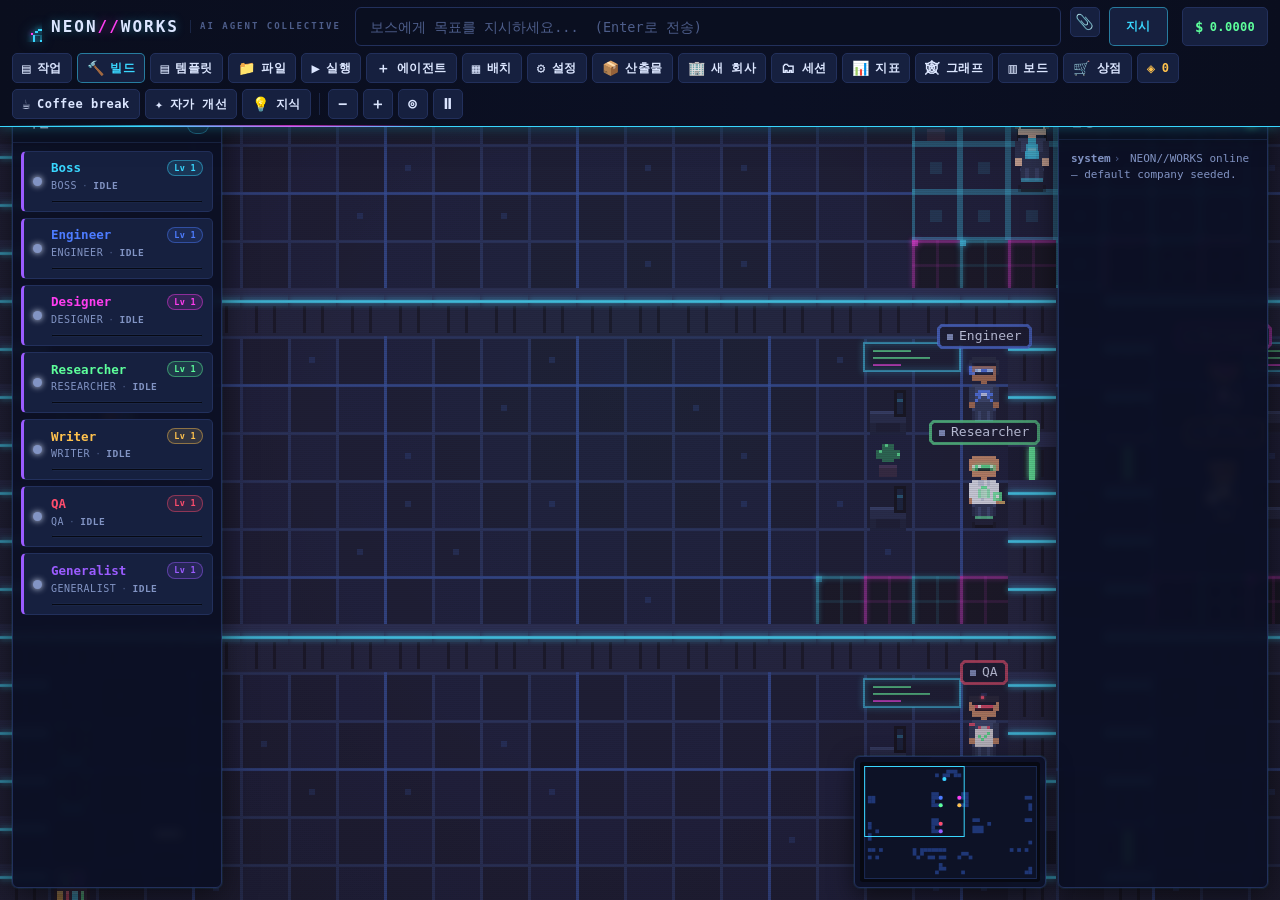
==== commit af97c171: "Increase default roster to 7 (add Writer, QA, Generalist) The seeded company had 4 agents (Boss/Engi" ====
--- a/index.html
+++ b/index.html
@@ -13610,6 +13610,9 @@
         { name: 'Engineer',   role: 'engineer' },
         { name: 'Designer',   role: 'designer' },
         { name: 'Researcher', role: 'researcher' },
+        { name: 'Writer',     role: 'writer' },
+        { name: 'QA',         role: 'qa' },
+        { name: 'Generalist', role: 'generalist' },
       ];
 
       // 좌석 할당: boss는 bossSeat 우선, 나머지는 남은 좌석을 순서대로.
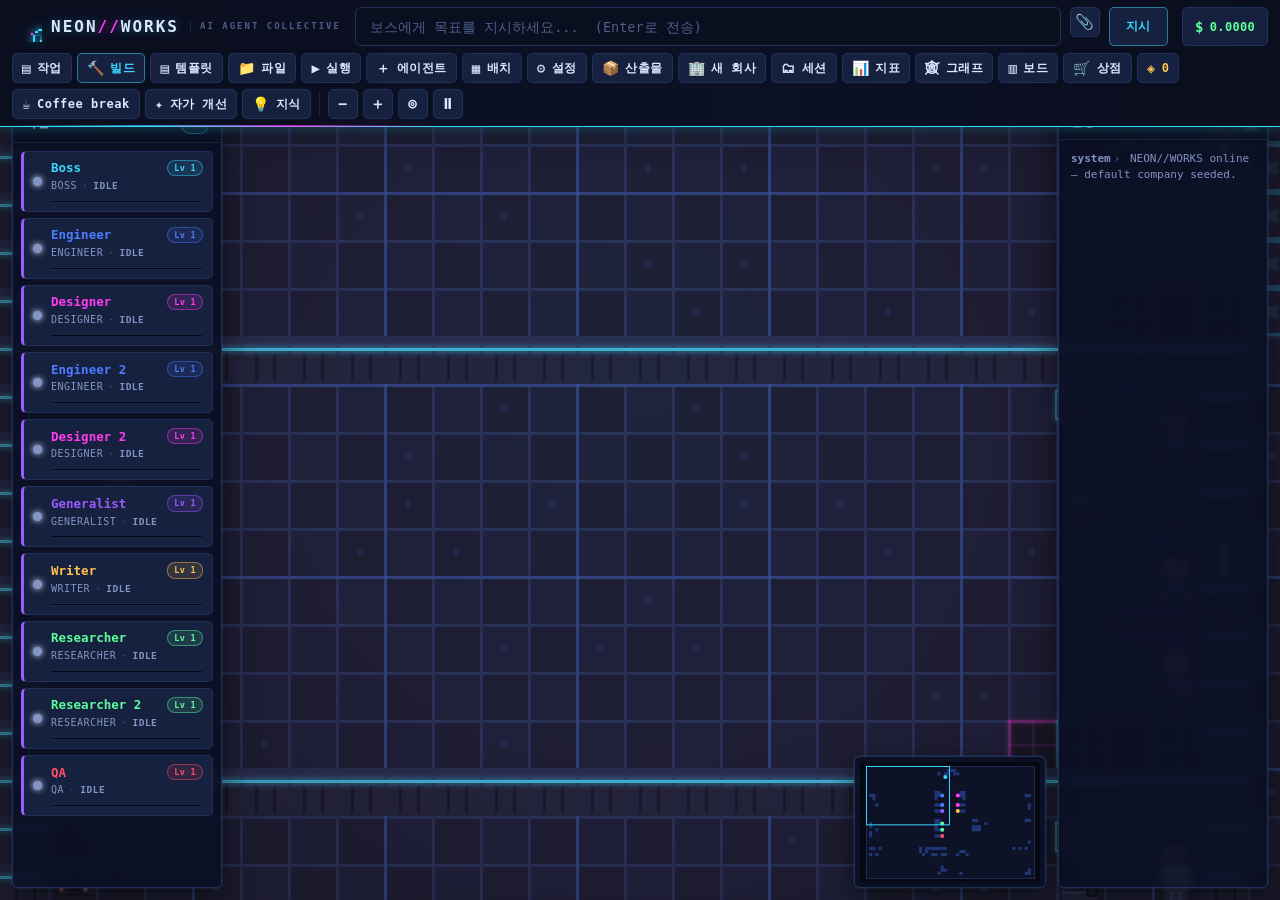
==== commit f6a56c68: "Wave 4i: bigger office for a 10-person company - Enlarged the seeded office: grid 46x30 -> 54x36 so " ====
--- a/index.html
+++ b/index.html
@@ -2563,8 +2563,8 @@
     // grid / world geometry
     TILE: 16,            // world px per cell edge
     PIXEL: 3,            // base upscale: 1 world px -> 3 screen px @ zoom 1 (cell = 48 screen px @ zoom1)
-    GRID_COLS: 46,       // v2: bigger multi-room office
-    GRID_ROWS: 30,       // v2: bigger multi-room office
+    GRID_COLS: 54,       // v8: enlarged so each department room fits a 3rd desk (10-person company)
+    GRID_ROWS: 36,       // v8: enlarged so each department room fits a 3rd desk (10-person company)
 
     // camera
     ZOOM_MIN: 0.5,
@@ -9896,8 +9896,8 @@
   };
 
   /* ===========================================================================
-   * DEFAULT LAYOUT — the seeded neon office (v2: bigger, multi-ROOM).
-   *   Deterministic. 46×30 grid, walled outer ring, one bottom DOOR.
+   * DEFAULT LAYOUT — the seeded neon office (v8: enlarged, multi-ROOM).
+   *   Deterministic. 54×36 grid, walled outer ring, one bottom DOOR.
    *
    *   Room map (top → bottom; interior walls with DOOR gaps between rooms):
    *     ┌───────── BOSS OFFICE (cyan CARPET, top-center) ─────────┐
@@ -9906,17 +9906,19 @@
    *     │  LOUNGE / BREAK ROOM (coffee + sofa-chairs + plants)     │
    *     └──────────────────────────────────────────────────────────┘
    *
-   *   ≥6 desks total so workers AND temp workers get seats. The seeded agents'
-   *   desks are placed FIRST (in this order) so Store.seed lines up:
+   *   10 desks total (1 boss + 3 engineering + 3 design + 3 research) so a full
+   *   10-person company AND temp workers get seats. The seeded agents' desks are
+   *   placed FIRST (in this order) so Store.seed lines up:
    *     index 0 = Boss       → bossDesk.seat
    *     index 1 = Engineer   → engDesk.seat   (Engineering bay)
    *     index 2 = Designer   → desDesk.seat   (Design studio)
    *     index 3 = Researcher → resDesk.seat   (Research lab)
-   *   The remaining desks (spare engineering + spare design, etc.) are free for
-   *   writer/qa/generalist temps via freeDeskCell().
+   *   The remaining 6 desks (spare engineering/design/research) are free for
+   *   writer/qa/generalist + temps via freeDeskCell().
    *
-   *   This builder is robust to the grid being 30×20 (legacy) OR 46×30 (v2): it
-   *   derives every position from cols/rows, never hardcoding the larger size.
+   *   This builder is robust to the grid being 30×20 (legacy) / 46×30 (v2) /
+   *   54×36 (v8): it derives every position from cols/rows, never hardcoding a
+   *   size, and the three 3rd desks are guarded so short grids skip them cleanly.
    * ========================================================================= */
   World.defaultLayout = function () {
     var c = CFG();
@@ -10161,11 +10163,19 @@
     // spare engineering desk (free for temps)
     var engDesk2 = place('desk', engColX, engRowBot, 'right');
     place('chair', engDesk2.seatGx, engDesk2.seatGy, 'left');
+    // v8: third engineering desk (free for temps) — the enlarged grid makes the bay
+    // tall enough for a third row of seating below engDesk2. Guarded so it is only
+    // placed when an interior row remains above the room's south wall (midBot).
+    var engRow3 = engRowBot + 2;
+    if (engRow3 <= midBot - 1) {
+      var engDesk3 = place('desk', engColX, engRow3, 'right');
+      place('chair', engDesk3.seatGx, engDesk3.seatGy, 'left');
+    }
     place('server', x0, engRowTop, 'down');        // a little server rack in the bay
     place('plant', engColX, (engRowTop + engRowBot) >> 1, 'down');
     // Engineering flair: a whiteboard + printer + bookshelf along the far wall.
     place('whiteboard', engColX, engRowTop - 1, 'down');         // sprint board over the desks
-    place('printer', x0, engRowBot - 1, 'down');                 // shared printer (fills the corner so no dead floor pocket)
+    place('printer', x0 + 2, engRowBot, 'down');                 // shared printer (mirrors the lab printer; sits clear of the bookshelf so no 1-cell dead pocket forms in the taller bay)
     place('bookshelf', x0 + 1, engRowTop, 'down');               // 1x2 reference shelf
 
     // ===== DESIGN STUDIO (upper-right room) =====
@@ -10179,6 +10189,13 @@
     // spare design desk (free for temps)
     var desDesk2 = place('desk', desColX, desRowBot, 'left');
     place('chair', desDesk2.seatGx, desDesk2.seatGy, 'right');
+    // v8: third design desk (free for temps) — fits in the enlarged studio below
+    // desDesk2. Same guard as engineering so legacy/short grids skip it cleanly.
+    var desRow3 = desRowBot + 2;
+    if (desRow3 <= midBot - 1) {
+      var desDesk3 = place('desk', desColX, desRow3, 'left');
+      place('chair', desDesk3.seatGx, desDesk3.seatGy, 'right');
+    }
     place('whiteboard', desColX, desRowTop - 1, 'down');   // studio whiteboard
     place('plant', desColX + 1, (desRowTop + desRowBot) >> 1, 'down');
     // Design flair: a mood-board TV + printer + potted tree along the far wall.
@@ -10196,6 +10213,13 @@
     // spare research desk (free for temps)
     var resDesk2 = place('desk', resColX, resRowBot, 'right');
     place('chair', resDesk2.seatGx, resDesk2.seatGy, 'left');
+    // v8: third research desk (free for temps) — the enlarged lab has room for a
+    // third row below resDesk2. Guarded against the lab's south wall (labBot).
+    var resRow3 = resRowBot + 2;
+    if (resRow3 <= labBot - 1) {
+      var resDesk3 = place('desk', resColX, resRow3, 'right');
+      place('chair', resDesk3.seatGx, resDesk3.seatGy, 'left');
+    }
     // research server racks (datacenter-ish cluster in the lab corner)
     place('server', x0, resRowTop, 'down');
     place('server', x0, resRowTop + 1, 'down');
@@ -13605,14 +13629,21 @@
       var roles = rolesTable();
 
       // 시드 정의 — 색/모델은 ROLES에서 해석(§5.1, §6 defaults).
+      // Order matters: worker seats are consumed gy-sorted as
+      // [eng,des,eng,des,eng,des,res,res,res], so this order lands each role in
+      // its own room (engineers in the bay, designers in the studio, researchers
+      // in the lab) and fills the 3rd desk of each room with Generalist/Writer/QA.
       var defs = [
-        { name: 'Boss',       role: 'boss' },
-        { name: 'Engineer',   role: 'engineer' },
-        { name: 'Designer',   role: 'designer' },
-        { name: 'Researcher', role: 'researcher' },
-        { name: 'Writer',     role: 'writer' },
-        { name: 'QA',         role: 'qa' },
-        { name: 'Generalist', role: 'generalist' },
+        { name: 'Boss',         role: 'boss' },
+        { name: 'Engineer',     role: 'engineer' },
+        { name: 'Designer',     role: 'designer' },
+        { name: 'Engineer 2',   role: 'engineer' },
+        { name: 'Designer 2',   role: 'designer' },
+        { name: 'Generalist',   role: 'generalist' },
+        { name: 'Writer',       role: 'writer' },
+        { name: 'Researcher',   role: 'researcher' },
+        { name: 'Researcher 2', role: 'researcher' },
+        { name: 'QA',           role: 'qa' },
       ];
 
       // 좌석 할당: boss는 bossSeat 우선, 나머지는 남은 좌석을 순서대로.
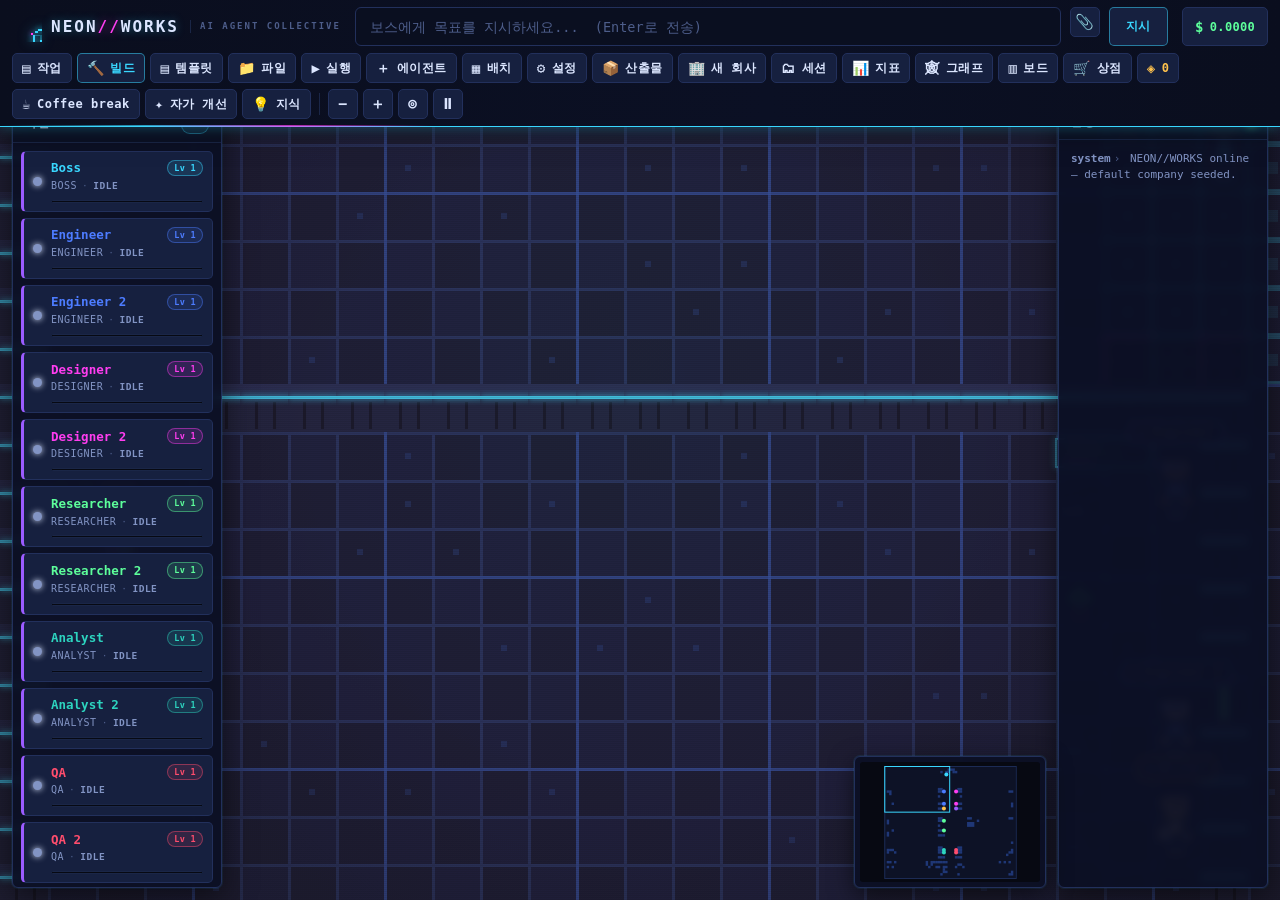
==== commit 099faaf3: "Wave 4j: add Data/Analytics + QA departments; dept-tag seating - NEW role 'analyst' (teal #2dd4bf): " ====
--- a/index.html
+++ b/index.html
@@ -2046,7 +2046,8 @@
     researcher: '#5dff9b',  // lime
     writer: '#ffc24d',      // amber
     qa: '#ff4d6d',          // red
-    generalist: '#9b5cff'   // purple
+    generalist: '#9b5cff',  // purple
+    analyst: '#2dd4bf'      // teal (DATA/ANALYTICS dept — distinct from amber/red/purple)
   };
 
   // ---------------------------------------------------------------------------
@@ -2151,6 +2152,15 @@
 'ROLE: Generalist Operator.\n' +
 'Handle whatever the instruction asks as competently as possible, end-to-end. Produce the real deliverable.\n' +
 'RESULT: line = one-sentence summary of what you delivered.';
+
+  var ANALYST_BODY =
+'ROLE: Data Analyst.\n' +
+'You turn raw data into clear metrics, charts, and decision-ready insight.\n' +
+'- Compute the actual numbers (counts, sums, means, rates, deltas, percentiles); show the key figures, not vague adjectives.\n' +
+'- When a visual helps, give a concrete chart spec (type, x/y, series) or an ASCII/structural chart the team can render.\n' +
+'- State your method and any assumptions in one line (data source, time window, how you handled gaps/outliers).\n' +
+'- Rigorously separate FACT (what the data shows) from INFERENCE (what you conclude). Never fabricate numbers.\n' +
+'RESULT: line = the single most decision-relevant metric or finding.';
 
   // ---------------------------------------------------------------------------
   // v3 §ARTIFACTS — appended to every worker instruction so concrete deliverables
@@ -2231,6 +2241,11 @@
       identity: 'You are a Generalist Operator — versatile and reliable, you take any task end-to-end.',
       plan: 'Understand the ask, pick a sensible approach, and produce the real deliverable without fuss.',
       relationships: 'You fill gaps for the whole team and adapt to whatever the Boss needs next.'
+    },
+    analyst: {
+      identity: 'You are the Analyst — numerate, skeptical, and obsessed with what the data actually says.',
+      plan: 'Pull the numbers, compute the metrics, chart the signal, and separate fact from inference.',
+      relationships: 'You hand hard numbers to the Boss and the writer, and pressure-test the researcher\'s claims with data.'
     }
   };
 
@@ -2245,7 +2260,9 @@
 '- "designer"  : UI/UX, visual specs, layout, copy for interfaces.\n' +
 '- "researcher": gathers/synthesizes current external information (can use web search).\n' +
 '- "writer"    : long-form prose, docs, marketing, summaries.\n' +
+'- "analyst"   : computes metrics, analyzes data, builds charts and data-driven insight from numbers.\n' +
 '- "qa"        : reviews/critiques an artifact for correctness and edge cases.\n' +
+'- "generalist": anything that does not clearly fit one of the roles above.\n' +
 '\n' +
 'Decompose the goal into 1–5 subtasks (fewer is better; only split when a different role or clearly\n' +
 'parallel piece of work is genuinely needed). Order them so dependencies come first; later tasks may\n' +
@@ -2553,6 +2570,10 @@
     generalist: {
       label: 'Generalist', color: roleColor.generalist, model: 'claude-sonnet-4-6', glyph: 'star',
       webSearchPreferred: false, system: worker(GENERALIST_BODY), persona: PERSONAS.generalist
+    },
+    analyst: {
+      label: 'Analyst', color: roleColor.analyst, model: 'claude-sonnet-4-6', glyph: 'barchart',
+      webSearchPreferred: false, system: worker(ANALYST_BODY), persona: PERSONAS.analyst
     }
   };
 
@@ -2564,7 +2585,7 @@
     TILE: 16,            // world px per cell edge
     PIXEL: 3,            // base upscale: 1 world px -> 3 screen px @ zoom 1 (cell = 48 screen px @ zoom1)
     GRID_COLS: 54,       // v8: enlarged so each department room fits a 3rd desk (10-person company)
-    GRID_ROWS: 36,       // v8: enlarged so each department room fits a 3rd desk (10-person company)
+    GRID_ROWS: 46,       // v9: enlarged (36->46) to add a DATA LAB + QA ROOM band below the labs (13+ person company)
 
     // camera
     ZOOM_MIN: 0.5,
@@ -3608,7 +3629,14 @@
       'knowledge.clear': 'Clear all',
       'knowledge.clearAsk': 'Clear all saved company knowledge? This cannot be undone.',
       'knowledge.cleared': 'Knowledge cleared.',
-      'knowledge.unavailable': 'Knowledge base unavailable'
+      'knowledge.unavailable': 'Knowledge base unavailable',
+
+      // --- roles (department labels) ---
+      'role.analyst': 'Analyst',
+
+      // --- department / room labels (Wave 4i: data lab + qa room) ---
+      'room.dataLab': 'Data Lab',
+      'room.qa': 'QA Room'
     },
 
     ko: {
@@ -3814,7 +3842,14 @@
       'knowledge.clear': '모두 지우기',
       'knowledge.clearAsk': '저장된 회사 지식을 모두 지울까요? 되돌릴 수 없습니다.',
       'knowledge.cleared': '지식을 지웠습니다.',
-      'knowledge.unavailable': '지식 베이스를 사용할 수 없습니다'
+      'knowledge.unavailable': '지식 베이스를 사용할 수 없습니다',
+
+      // --- roles (department labels) ---
+      'role.analyst': '분석가',
+
+      // --- department / room labels (Wave 4i: data lab + qa room) ---
+      'room.dataLab': '데이터 랩',
+      'room.qa': 'QA 룸'
     }
   };
 
@@ -8447,6 +8482,7 @@
         case 'engineer':   drawRoleEngineer(ctx, pal, color, up, side, X); break;
         case 'designer':   drawRoleDesigner(ctx, pal, color, up, side, X); break;
         case 'researcher': drawRoleResearcher(ctx, pal, color, up, side, X); break;
+        case 'analyst':    drawRoleAnalyst(ctx, pal, color, up, side, X, frame); break;
         case 'writer':     drawRoleWriter(ctx, pal, color, up, side, X); break;
         case 'qa':         drawRoleQA(ctx, pal, color, up, side, X, state); break;
         case 'generalist':
@@ -8557,6 +8593,44 @@
     pr(X(13, 1), 13, 1, 1, lime, 0.8); // ring right
     pr(X(12, 1), 13, 1, 1, '#ffffff', 0.6); // glint
     pr(X(13, 1), 15, 2, 1, '#caa15a'); // handle
+  }
+
+  // --- ANALYST (teal): rectangular data-visor + bar-chart TABLET + chest chart. -
+  // Teal accent comes from `color` (config roleColor.analyst); teal is not a palette
+  // key, so we use the passed-in color directly for the neon bits and fall back to
+  // pal.cyan if it is somehow missing. Style mirrors researcher/QA: a held prop on
+  // the front/right hand, a headwear silhouette kept for the up-facing view, and a
+  // small chest icon shown front-on only.
+  function drawRoleAnalyst(ctx, pal, color, up, side, X, frame) {
+    var teal = color || pal.cyan;
+    var visor = '#0c1a22';
+    var f = (typeof frame === 'number') ? frame : frameCounter();
+    // Wide data-visor band across the brow (kept as a silhouette even facing up).
+    pr(X(4, 8), 1, 8, 2, visor);
+    pr(X(4, 8), 1, 8, 1, '#16323e', 0.7); // top bevel
+    // Glowing teal readout line on the visor edge — the focal neon for the head.
+    withGlow(ctx, teal, 4, function () { pr(X(4, 8), 2, 8, 1, teal, 0.85); });
+    if (up) return;
+    // Rectangular glasses lenses peeking below the visor (front + side).
+    pr(X(5, 2), 3, 2, 1, teal, 0.55);
+    pr(X(9, 2), 3, 2, 1, teal, 0.55);
+    pr(X(5, 1), 3, 1, 1, '#ffffff', 0.6); // lens glint
+    // Held bar-chart tablet on the front/right hand (animated mini bars).
+    var tx = X(11, 4);
+    pr(tx, 10, 4, 6, '#0a121f');           // tablet body
+    pr(tx, 10, 4, 1, '#1a2238', 0.8);      // tablet top bezel
+    var barCols = [teal, pal.lime, pal.amber];
+    for (var b = 0; b < 3; b++) {
+      var bh = 1 + (hash('an' + b + (f >> 1)) % 3); // 1..3 art-px tall, shifting
+      pr(tx + 1 + b, 14 - bh, 1, bh, barCols[b % barCols.length], 0.9);
+    }
+    pr(tx, 15, 4, 1, teal, 0.5);           // tablet baseline glow
+    if (side) return;
+    // Chest bar-chart icon (three rising bars on a baseline) — analytics motif.
+    pr(6, 13, 4, 1, teal, 0.7);            // baseline
+    pr(6, 11, 1, 2, teal, 0.85);           // short bar
+    pr(8, 10, 1, 3, teal, 0.85);           // mid bar
+    pr(10, 9, 1, 4, teal, 0.85);           // tall bar
   }
 
   // --- WRITER (amber): pencil behind ear + scarf + notepad + pen-nib icon. -----
@@ -9896,29 +9970,30 @@
   };
 
   /* ===========================================================================
-   * DEFAULT LAYOUT — the seeded neon office (v8: enlarged, multi-ROOM).
-   *   Deterministic. 54×36 grid, walled outer ring, one bottom DOOR.
+   * DEFAULT LAYOUT — the seeded neon office (v9: + DATA LAB & QA ROOM band).
+   *   Deterministic. 54×46 grid, walled outer ring, one bottom DOOR.
    *
    *   Room map (top → bottom; interior walls with DOOR gaps between rooms):
    *     ┌───────── BOSS OFFICE (cyan CARPET, top-center) ─────────┐
    *     │  ENGINEERING BAY (left)   │   DESIGN STUDIO (right)      │
    *     │  RESEARCH LAB (left)      │   MEETING ROOM (purple RUG)  │
+   *     │  DATA LAB (left, analyst) │   QA ROOM (right, qa)        │  ← v9 NEW band
    *     │  LOUNGE / BREAK ROOM (coffee + sofa-chairs + plants)     │
    *     └──────────────────────────────────────────────────────────┘
    *
-   *   10 desks total (1 boss + 3 engineering + 3 design + 3 research) so a full
-   *   10-person company AND temp workers get seats. The seeded agents' desks are
-   *   placed FIRST (in this order) so Store.seed lines up:
-   *     index 0 = Boss       → bossDesk.seat
-   *     index 1 = Engineer   → engDesk.seat   (Engineering bay)
-   *     index 2 = Designer   → desDesk.seat   (Design studio)
-   *     index 3 = Researcher → resDesk.seat   (Research lab)
-   *   The remaining 6 desks (spare engineering/design/research) are free for
-   *   writer/qa/generalist + temps via freeDeskCell().
+   *   16 desks total (1 boss + 3 engineering + 3 design + 3 research + 3 analyst +
+   *   3 qa) so the full 13-person seeded roster AND temp workers get seats. Every
+   *   desk carries a `.dept` tag = its room's role key (boss/engineer/designer/
+   *   researcher/analyst/qa) so Store.seed can seat each agent in its own room.
+   *   The seeded agents' department desks are placed in room order; Store seats by
+   *   DEPT match (role -> seat.dept), so the desk *order* no longer matters for
+   *   correctness, only that enough dept-matched seats exist.
    *
    *   This builder is robust to the grid being 30×20 (legacy) / 46×30 (v2) /
-   *   54×36 (v8): it derives every position from cols/rows, never hardcoding a
-   *   size, and the three 3rd desks are guarded so short grids skip them cleanly.
+   *   54×36 (v8) / 54×46 (v9): it derives every position from cols/rows, never
+   *   hardcoding a size. The three 3rd desks per room are guarded so short grids
+   *   skip them cleanly, and the whole DATA/QA band is guarded by `hasDataBand`
+   *   so a grid too short to host it collapses back to the classic 4-band office.
    * ========================================================================= */
   World.defaultLayout = function () {
     var c = CFG();
@@ -9999,6 +10074,26 @@
     if (midBot >= labBot) midBot = Math.max(bossBot + 2, labBot - 3);
     if (bossBot >= midBot) bossBot = Math.max(y0 + 2, midBot - 2);
 
+    // v9: NEW department band — DATA LAB (left) + QA ROOM (right) — inserted between
+    // the lower labs (labBot) and the lounge. `dataBot` is the wall row below this new
+    // band; the lounge/reception/datacenter band now keys off `loungeWall` (= dataBot
+    // when the band exists, else labBot) instead of labBot. All derivational so legacy
+    // / short grids stay valid:
+    //   - The band is a FIXED 6 rows (labBot+1 .. labBot+5 interior, labBot+6 wall) —
+    //     enough for 2-3 desks per room + a walkable ring + a corridor door.
+    //   - It is ONLY built (hasDataBand) when that wall (labBot+6) still leaves a
+    //     HEALTHY lounge of >= MIN_LOUNGE_ROWS below it (so the lounge is never squeezed
+    //     to the point its left/right wings get walled off the spine). The shipping
+    //     54x46 grid clears this comfortably; a too-short grid (e.g. legacy 30x20 /
+    //     54x36) fails the test and collapses to the classic 4-band office unchanged.
+    var DATA_BAND_ROWS = 6;                          // interior rows (5) + south wall (1)
+    var MIN_LOUNGE_ROWS = 5;                          // rows the lounge must keep below dataBot
+    var dataBot = labBot + DATA_BAND_ROWS;           // candidate wall row below the new band
+    var loungeRows = y1 - (dataBot + 1) + 1;          // lounge interior rows if the band is built
+    var hasDataBand = (loungeRows >= MIN_LOUNGE_ROWS);
+    if (!hasDataBand) dataBot = labBot;              // collapse: behave like the classic 4-band office
+    var loungeWall = hasDataBand ? dataBot : labBot; // the wall the lounge sits below
+
     // Vertical divider walls between left/right rooms, placed OFF the corridor so
     // the corridor itself stays open. Left wall at corrX-1, right wall at corrX+1.
     var leftWallX  = corrX - 1;
@@ -10007,14 +10102,20 @@
     // Horizontal wall under the boss office, then re-open the corridor crossing.
     wallH(x0, bossBot, (x1 - x0 + 1));
 
-    // Vertical divider walls span from below the boss office to the lounge wall.
-    wallV(leftWallX,  bossBot + 1, (labBot - (bossBot + 1) + 1));
-    wallV(rightWallX, bossBot + 1, (labBot - (bossBot + 1) + 1));
+    // Vertical divider walls span from below the boss office down to the LAST room
+    // wall (dataBot when the new band exists, else labBot). This splits the new band
+    // into DATA LAB (left of corrX) + QA ROOM (right of corrX) just like the bays/labs.
+    wallV(leftWallX,  bossBot + 1, (dataBot - (bossBot + 1) + 1));
+    wallV(rightWallX, bossBot + 1, (dataBot - (bossBot + 1) + 1));
 
     // Horizontal wall between upper bays and lower labs.
     wallH(x0, midBot, (x1 - x0 + 1));
-    // Horizontal wall above the lounge (full width).
+    // Horizontal wall between the lower labs and the new DATA/QA band.
     wallH(x0, labBot, (x1 - x0 + 1));
+    // Horizontal wall above the lounge (full width). When the new band exists this is
+    // dataBot (a distinct row below labBot); otherwise dataBot === labBot and this is a
+    // harmless re-paint of the same wall row (classic 4-band office).
+    wallH(x0, dataBot, (x1 - x0 + 1));
 
     // Keep the central corridor (corrX) carved FLOOR through EVERY wall row, so
     // boss→bays→labs→lounge is one continuous spine. (Re-FLOOR, overriding walls.)
@@ -10029,6 +10130,14 @@
     door(leftWallX,  midBot + Math.max(2, Math.floor((labBot - midBot) / 2)));
     // Meeting room (lower-right): door in its west wall mid-band.
     door(rightWallX, midBot + Math.max(2, Math.floor((labBot - midBot) / 2)));
+    // v9: NEW band rooms — DATA LAB + QA ROOM each door onto the corridor (only when
+    // the band actually exists; on a collapsed grid dataMidRow lands on labBot's wall
+    // where doors are harmless since the rooms aren't built).
+    var dataMidRow = labBot + Math.max(2, Math.floor((dataBot - labBot) / 2));
+    if (hasDataBand) {
+      door(leftWallX,  dataMidRow);   // DATA LAB (lower-left new room) onto corridor
+      door(rightWallX, dataMidRow);   // QA ROOM (lower-right new room) onto corridor
+    }
 
     // --- 3) zone tiles (carpet / rug) -----------------------------------------
     // Boss office: cyan CARPET band across the top room.
@@ -10075,16 +10184,18 @@
     paintIf(doorX - 3, y1 - 2, 7, 3, WOOD);
 
     // KITCHEN / PANTRY: tiled hygienic floor in the lounge's left third.
+    // v9: lounge floor zones key off loungeWall (= dataBot when the new band exists,
+    // else labBot) so the WOOD/TILE/GRASS lands in the LOUNGE, not the new rooms.
     var kitchenX = x0 + 1;
-    var kitchenY = labBot + 1;
+    var kitchenY = loungeWall + 1;
     paintIf(kitchenX, kitchenY, 5, Math.max(2, y1 - kitchenY + 1), TILEFLOOR);
 
     // LOUNGE core: cozy WOOD floor across the lounge center band.
-    paintIf(corrX - 5, labBot + 1, 11, Math.max(2, y1 - (labBot + 1) + 1), WOOD);
+    paintIf(corrX - 5, loungeWall + 1, 11, Math.max(2, y1 - (loungeWall + 1) + 1), WOOD);
 
     // ATRIUM: a GRASS patch in the lounge's right third (greenery zone).
     var atriumX = x1 - 5;
-    var atriumY = labBot + 1;
+    var atriumY = loungeWall + 1;
     paintIf(atriumX, atriumY, 5, Math.max(2, y1 - atriumY + 1), GRASS);
 
     // NEONFLOOR accents in the department rooms (glowing strips, walkable).
@@ -10092,6 +10203,11 @@
     paintIf(corrX - 5, midBot - 1, 4, 1, NEONFLOOR);            // engineering bay strip
     paintIf(corrX + 2, midBot - 1, 4, 1, NEONFLOOR);            // design studio strip
     paintIf(corrX - 5, labBot - 1, 4, 1, NEONFLOOR);            // research lab strip
+    // v9: glowing strips along the south wall of the new DATA LAB + QA ROOM band.
+    if (hasDataBand) {
+      paintIf(corrX - 5, dataBot - 1, 4, 1, NEONFLOOR);        // data lab strip
+      paintIf(corrX + 2, dataBot - 1, 4, 1, NEONFLOOR);        // qa room strip
+    }
 
     // --- 4) furniture builder -------------------------------------------------
     var furniture = [];
@@ -10143,7 +10259,7 @@
     // Desk 2x1 facing DOWN; seat directly below center.
     var bossDeskX = bossCx - 1;
     var bossDeskY = y0 + 1;
-    var bossDesk = place('desk', bossDeskX, bossDeskY, 'down');
+    var bossDesk = place('desk', bossDeskX, bossDeskY, 'down', { dept: 'boss' });
     place('chair', bossDesk.seatGx, bossDesk.seatGy, 'up');
     place('server', bossDeskX + 3, bossDeskY, 'down');           // rack beside the desk
     place('neonSign', bossCx, y0, 'down');                       // logo on back wall row
@@ -10158,17 +10274,17 @@
     var engRowTop = bossBot + 2;
     var engRowBot = bossBot + Math.max(4, Math.floor((midBot - bossBot) * 0.6));
     // index 1: Engineer (seeded) — upper engineering desk
-    var engDesk = place('desk', engColX, engRowTop, 'right');
+    var engDesk = place('desk', engColX, engRowTop, 'right', { dept: 'engineer' });
     place('chair', engDesk.seatGx, engDesk.seatGy, 'left');
     // spare engineering desk (free for temps)
-    var engDesk2 = place('desk', engColX, engRowBot, 'right');
+    var engDesk2 = place('desk', engColX, engRowBot, 'right', { dept: 'engineer' });
     place('chair', engDesk2.seatGx, engDesk2.seatGy, 'left');
     // v8: third engineering desk (free for temps) — the enlarged grid makes the bay
     // tall enough for a third row of seating below engDesk2. Guarded so it is only
     // placed when an interior row remains above the room's south wall (midBot).
     var engRow3 = engRowBot + 2;
     if (engRow3 <= midBot - 1) {
-      var engDesk3 = place('desk', engColX, engRow3, 'right');
+      var engDesk3 = place('desk', engColX, engRow3, 'right', { dept: 'engineer' });
       place('chair', engDesk3.seatGx, engDesk3.seatGy, 'left');
     }
     place('server', x0, engRowTop, 'down');        // a little server rack in the bay
@@ -10184,16 +10300,16 @@
     var desRowTop = bossBot + 2;
     var desRowBot = bossBot + Math.max(4, Math.floor((midBot - bossBot) * 0.6));
     // index 2: Designer (seeded) — upper design desk
-    var desDesk = place('desk', desColX, desRowTop, 'left');
+    var desDesk = place('desk', desColX, desRowTop, 'left', { dept: 'designer' });
     place('chair', desDesk.seatGx, desDesk.seatGy, 'right');
     // spare design desk (free for temps)
-    var desDesk2 = place('desk', desColX, desRowBot, 'left');
+    var desDesk2 = place('desk', desColX, desRowBot, 'left', { dept: 'designer' });
     place('chair', desDesk2.seatGx, desDesk2.seatGy, 'right');
     // v8: third design desk (free for temps) — fits in the enlarged studio below
     // desDesk2. Same guard as engineering so legacy/short grids skip it cleanly.
     var desRow3 = desRowBot + 2;
     if (desRow3 <= midBot - 1) {
-      var desDesk3 = place('desk', desColX, desRow3, 'left');
+      var desDesk3 = place('desk', desColX, desRow3, 'left', { dept: 'designer' });
       place('chair', desDesk3.seatGx, desDesk3.seatGy, 'right');
     }
     place('whiteboard', desColX, desRowTop - 1, 'down');   // studio whiteboard
@@ -10208,16 +10324,16 @@
     var resRowTop = midBot + 2;
     var resRowBot = midBot + Math.max(4, Math.floor((labBot - midBot) * 0.55));
     // index 3: Researcher (seeded) — upper research desk
-    var resDesk = place('desk', resColX, resRowTop, 'right');
+    var resDesk = place('desk', resColX, resRowTop, 'right', { dept: 'researcher' });
     place('chair', resDesk.seatGx, resDesk.seatGy, 'left');
     // spare research desk (free for temps)
-    var resDesk2 = place('desk', resColX, resRowBot, 'right');
+    var resDesk2 = place('desk', resColX, resRowBot, 'right', { dept: 'researcher' });
     place('chair', resDesk2.seatGx, resDesk2.seatGy, 'left');
     // v8: third research desk (free for temps) — the enlarged lab has room for a
     // third row below resDesk2. Guarded against the lab's south wall (labBot).
     var resRow3 = resRowBot + 2;
     if (resRow3 <= labBot - 1) {
-      var resDesk3 = place('desk', resColX, resRow3, 'right');
+      var resDesk3 = place('desk', resColX, resRow3, 'right', { dept: 'researcher' });
       place('chair', resDesk3.seatGx, resDesk3.seatGy, 'left');
     }
     // research server racks (datacenter-ish cluster in the lab corner)
@@ -10240,7 +10356,56 @@
     place('tv', x1 - 1, meetY - 1, 'down');                      // 2x1 presentation screen
     place('pottedTree', x1, labBot - 1, 'down');                 // corner greenery
 
-    // ===== LOUNGE / BREAK ROOM (bottom band, full width below labBot) =====
+    // ===== DATA LAB (lower-left NEW room, mirrors the research lab) =====
+    // Analyst department: desks hug the corridor (seat toward corrX) exactly like the
+    // engineering/research bays, with a server stack + monitor wall + chart whiteboard
+    // for data flavor. Only built when the new band exists (hasDataBand); the room is
+    // doored onto the corridor at dataMidRow above, and the connectivity guard below
+    // keeps the spine open, so every analyst seat is reachable from the entrance.
+    if (hasDataBand) {
+      var dataColX  = corrX - 4;                 // desk spans dataColX..dataColX+1; seat at corrX-2 (toward corridor)
+      var dataRowTop = labBot + 2;
+      var dataRowBot = labBot + Math.max(3, Math.floor((dataBot - labBot) * 0.6));
+      var dataDesk = place('desk', dataColX, dataRowTop, 'right', { dept: 'analyst' });
+      place('chair', dataDesk.seatGx, dataDesk.seatGy, 'left');
+      var dataDesk2 = place('desk', dataColX, dataRowBot, 'right', { dept: 'analyst' });
+      place('chair', dataDesk2.seatGx, dataDesk2.seatGy, 'left');
+      // third analyst desk (spare) when an interior row remains above the band's wall.
+      var dataRow3 = dataRowBot + 2;
+      if (dataRow3 <= dataBot - 1) {
+        var dataDesk3 = place('desk', dataColX, dataRow3, 'right', { dept: 'analyst' });
+        place('chair', dataDesk3.seatGx, dataDesk3.seatGy, 'left');
+      }
+      // Data-flavored decor: a server stack + a monitor/dashboard wall (tv) + a chart
+      // whiteboard, plus a plant kept OFF the desk column so it never overlaps a desk.
+      place('server', x0, dataRowTop, 'down');
+      place('server', x0, dataRowTop + 1, 'down');
+      place('tv', x0 + 1, dataRowTop, 'down');                   // 2x1 dashboard/monitor wall
+      place('whiteboard', dataColX, dataRowTop - 1, 'down');     // metrics / chart board
+      place('plant', x0 + 3, dataRowTop + 1, 'down');            // greenery clear of desks
+
+      // ===== QA ROOM (lower-right NEW room, mirrors the design studio) =====
+      // QA department: desks hug the corridor from the right (seat toward corrX), with
+      // a review whiteboard + reference bookshelf + printer for QA flavor.
+      var qaColX  = corrX + 4;                   // desk spans qaColX..qaColX+1; seat at corrX+3 (toward corridor)
+      var qaRowTop = labBot + 2;
+      var qaRowBot = labBot + Math.max(3, Math.floor((dataBot - labBot) * 0.6));
+      var qaDesk = place('desk', qaColX, qaRowTop, 'left', { dept: 'qa' });
+      place('chair', qaDesk.seatGx, qaDesk.seatGy, 'right');
+      var qaDesk2 = place('desk', qaColX, qaRowBot, 'left', { dept: 'qa' });
+      place('chair', qaDesk2.seatGx, qaDesk2.seatGy, 'right');
+      var qaRow3 = qaRowBot + 2;
+      if (qaRow3 <= dataBot - 1) {
+        var qaDesk3 = place('desk', qaColX, qaRow3, 'left', { dept: 'qa' });
+        place('chair', qaDesk3.seatGx, qaDesk3.seatGy, 'right');
+      }
+      place('whiteboard', qaColX, qaRowTop - 1, 'down');         // review / bug board
+      place('bookshelf', x1, qaRowTop, 'down');                  // 1x2 spec/reference shelf
+      place('printer', x1 - 1, qaRowBot, 'down');                // QA printer
+      place('plant', x1 - 2, qaRowBot + 1, 'down');              // greenery clear of desks
+    }
+
+    // ===== LOUNGE / BREAK ROOM (bottom band, full width below loungeWall) =====
     // Richer break room: coffee + sofas + arcade + tv + rug + potted trees, plus a
     // KITCHEN/PANTRY on the left and a GRASS ATRIUM on the right. Everything that is
     // a loiter target keeps lounge:true so World.breakSpots() still finds it.
@@ -10250,8 +10415,8 @@
     // blocking lounge furniture OFF columns corrX and doorX in the two bottom rows
     // so the door->corridor path is never sealed; the connectivity guard below is a
     // final backstop. All coordinates are clamped to the interior by place().
-    var loungeTop = labBot + 1;                      // first lounge row
-    var loungeY = labBot + 2;                        // a working row inside the lounge
+    var loungeTop = loungeWall + 1;                  // first lounge row (below the last room wall)
+    var loungeY = loungeWall + 2;                    // a working row inside the lounge
     if (loungeY > y1) loungeY = y1;                  // legacy-grid safety
     var sofaY = Math.min(y1, loungeY + 1);
 
@@ -10322,11 +10487,14 @@
 
     // --- 5) connectivity guard --------------------------------------------------
     // The central corridor (corrX) is the structural spine that joins every band
-    // (boss → bays → labs → lounge). It is carved FLOOR through each wall row, but
-    // decorative BLOCKING furniture placed on the corridor AT a band-crossing row
-    // (or the lounge entry just below labBot) would seal a band off. Drop any such
-    // piece so the spine is always walkable. (Furniture inside open rooms is fine.)
-    var spineRows = [bossBot, midBot, labBot, labBot + 1, labBot + 2];
+    // (boss → bays → labs → DATA/QA → lounge). It is carved FLOOR through each wall
+    // row, but decorative BLOCKING furniture placed on the corridor AT a band-crossing
+    // row (or the lounge entry just below the last room wall) would seal a band off.
+    // Drop any such piece so the spine is always walkable. (Furniture inside open
+    // rooms is fine.) v9: include the new band wall (labBot, dataBot) + the lounge
+    // entry rows just below loungeWall. When the band collapses dataBot === labBot so
+    // the extra entries are harmless duplicates.
+    var spineRows = [bossBot, midBot, labBot, dataBot, loungeWall + 1, loungeWall + 2];
     furniture = furniture.filter(function (f) {
       if (f.walkable) return true;                 // non-blocking props never seal a path
       for (var fx = f.gx; fx < f.gx + (f.w || 1); fx++) {
@@ -13571,6 +13739,10 @@
 
   // defaultLayout의 desk seat들을 순서대로 모아 시드 에이전트 배치에 사용.
   // boss desk(보통 CARPET zone, dir 'down')를 우선 식별한다.
+  // DEPT-MATCHED SEATING: each desk furniture carries a .dept (the role key of its
+  // room — boss/engineer/designer/researcher/analyst/qa; set by World.defaultLayout).
+  // We copy that .dept onto each seat so the seed can match agents to their own room
+  // (seat.dept === agent.role). Legacy/empty layouts that lack .dept yield dept ''.
   function collectDeskSeats(layout) {
     var seats = [];
     var bossSeat = null;
@@ -13579,7 +13751,12 @@
       var f = furn[i];
       if (!f || f.type !== 'desk') continue;
       if (typeof f.seatGx === 'number' && typeof f.seatGy === 'number') {
-        var seat = { gx: f.seatGx, gy: f.seatGy, _y: f.gy };
+        var seat = {
+          gx: f.seatGx,
+          gy: f.seatGy,
+          _y: f.gy,
+          dept: (f.dept == null) ? '' : String(f.dept),   // role key of this desk's room
+        };
         seats.push(seat);
       }
     }
@@ -13623,75 +13800,112 @@
       s._ledger = null;         // WAVE 1: fresh company starts with no ledger
       s._lastRun = null;        // WAVE 1: runtime-only
 
-      // 3) place the 4 default agents at desks (§9: boss, engineer, designer, researcher)
+      // 3) place the 13 default agents at desks, DEPT-MATCHED so each role lands in
+      //    its own room (boss office / engineering bay / design studio / research lab /
+      //    data lab / qa room). Two-pass assignment over the collected desk seats.
       var collected = collectDeskSeats(s.layout);
       var seats = collected.seats;
       var roles = rolesTable();
 
-      // 시드 정의 — 색/모델은 ROLES에서 해석(§5.1, §6 defaults).
-      // Order matters: worker seats are consumed gy-sorted as
-      // [eng,des,eng,des,eng,des,res,res,res], so this order lands each role in
-      // its own room (engineers in the bay, designers in the studio, researchers
-      // in the lab) and fills the 3rd desk of each room with Generalist/Writer/QA.
+      // 시드 정의 — 색/모델은 ROLES에서 해석(§5.1, §6 defaults). 13명 로스터:
+      // Boss + 2 engineer + 2 designer + 2 researcher + 2 analyst + 2 qa + writer +
+      // generalist. The room-bound roles (engineer/designer/researcher/analyst/qa)
+      // get DEPT-MATCHED seats in PASS 1 (seat.dept === role); writer/generalist have
+      // no dedicated room and take leftover spare desks in PASS 2. Distinct names.
       var defs = [
         { name: 'Boss',         role: 'boss' },
         { name: 'Engineer',     role: 'engineer' },
+        { name: 'Engineer 2',   role: 'engineer' },
         { name: 'Designer',     role: 'designer' },
-        { name: 'Engineer 2',   role: 'engineer' },
         { name: 'Designer 2',   role: 'designer' },
-        { name: 'Generalist',   role: 'generalist' },
-        { name: 'Writer',       role: 'writer' },
         { name: 'Researcher',   role: 'researcher' },
         { name: 'Researcher 2', role: 'researcher' },
+        { name: 'Analyst',      role: 'analyst' },
+        { name: 'Analyst 2',    role: 'analyst' },
         { name: 'QA',           role: 'qa' },
+        { name: 'QA 2',         role: 'qa' },
+        { name: 'Writer',       role: 'writer' },
+        { name: 'Generalist',   role: 'generalist' },
       ];
 
-      // 좌석 할당: boss는 bossSeat 우선, 나머지는 남은 좌석을 순서대로.
-      // bossSeat을 워커 풀에서 제외하기 위해 인덱스를 추적.
+      // 좌석 풀: boss는 bossSeat 우선, 나머지는 남은(아직 점유 안 된) 좌석에서 배정.
+      // bossSeat을 워커 풀에서 제외한다(동일 셀이 두 번 쓰이지 않도록).
       var bossSeat = collected.bossSeat;
-      var workerSeats = [];
+      var freeSeats = [];
       for (var si = 0; si < seats.length; si++) {
         var seat = seats[si];
-        if (bossSeat && seat.gx === bossSeat.gx && seat.gy === bossSeat.gy && workerSeats.length === seats.length - 1) {
-          // safety; not normally reached
+        if (bossSeat && seat.gx === bossSeat.gx && seat.gy === bossSeat.gy) continue;  // reserved for boss
+        freeSeats.push(seat);   // shared mutable pool: claimed seats are spliced out
+      }
+
+      // 한 def에 좌석을 확정 배정(좌표를 spec에 싣고 그 좌석을 풀에서 제거).
+      function claimSeat(pool, idx, spec) {
+        var seat = pool[idx];
+        pool.splice(idx, 1);            // remove so it can never be reused (no overlap)
+        spec.gx = seat.gx;
+        spec.gy = seat.gy;
+        return true;
+      }
+
+      // 각 def의 spec을 미리 만들어 두고(좌석은 아직 미정), seated 플래그로 추적.
+      var specs = [];
+      for (var di = 0; di < defs.length; di++) {
+        var d = defs[di];
+        specs.push({
+          def: d,
+          seated: false,
+          spec: {
+            name: d.name,
+            role: d.role,
+            color: (roles[d.role] && roles[d.role].color) || undefined,
+            model: (roles[d.role] && roles[d.role].model) || undefined,
+            systemPrompt: (roles[d.role] && roles[d.role].system) || undefined,
+          },
+        });
+      }
+
+      // BOSS: 항상 bossSeat에 앉힌다(있을 때).
+      for (var bi = 0; bi < specs.length; bi++) {
+        if (specs[bi].def.role !== 'boss') continue;
+        if (bossSeat && typeof bossSeat.gx === 'number') {
+          specs[bi].spec.gx = bossSeat.gx;
+          specs[bi].spec.gy = bossSeat.gy;
         }
-        workerSeats.push(seat);
-      }
-      // boss 좌석을 워커 풀에서 한 번 제거
-      if (bossSeat) {
-        for (var wi = 0; wi < workerSeats.length; wi++) {
-          if (workerSeats[wi].gx === bossSeat.gx && workerSeats[wi].gy === bossSeat.gy) {
-            workerSeats.splice(wi, 1);
+        specs[bi].seated = true;   // boss handled (seat assigned or left to fallback)
+        break;
+      }
+
+      // PASS 1 — ROLE-MATCHED: in defs order, each non-boss agent claims a still-free
+      // seat whose seat.dept === agent.role (lands the agent in its own room).
+      for (var p1 = 0; p1 < specs.length; p1++) {
+        var entry1 = specs[p1];
+        if (entry1.seated) continue;                       // boss already done
+        var role1 = entry1.def.role;
+        for (var fs1 = 0; fs1 < freeSeats.length; fs1++) {
+          if (freeSeats[fs1].dept === role1) {
+            claimSeat(freeSeats, fs1, entry1.spec);
+            entry1.seated = true;
             break;
           }
         }
       }
 
-      var workerIdx = 0;
-      for (var di = 0; di < defs.length; di++) {
-        var d = defs[di];
-        var spec = {
-          name: d.name,
-          role: d.role,
-          color: (roles[d.role] && roles[d.role].color) || undefined,
-          model: (roles[d.role] && roles[d.role].model) || undefined,
-          systemPrompt: (roles[d.role] && roles[d.role].system) || undefined,
-        };
-
-        // 좌석 좌표 결정
-        var cell = null;
-        if (d.role === 'boss' && bossSeat) {
-          cell = bossSeat;
-        } else if (workerSeats.length) {
-          cell = workerSeats[workerIdx % workerSeats.length];
-          workerIdx++;
+      // PASS 2 — LEFTOVERS: any agent not yet seated (writer/generalist with no
+      // dedicated room, or a room-role that ran out of matched desks) takes any
+      // remaining free seat in order. If none remain, makeAgent's freeDeskCell
+      // fallback finds a desk; specs carry no gx/gy so that path is taken.
+      for (var p2 = 0; p2 < specs.length; p2++) {
+        var entry2 = specs[p2];
+        if (entry2.seated) continue;
+        if (freeSeats.length) {
+          claimSeat(freeSeats, 0, entry2.spec);
         }
-        if (cell && typeof cell.gx === 'number') {
-          spec.gx = cell.gx;
-          spec.gy = cell.gy;
-        }
-        // 좌석이 전혀 없으면 makeAgent가 freeDeskCell/폴백으로 처리.
-        makeAgent(spec);
+        entry2.seated = true;   // either got a leftover seat or will use makeAgent fallback
+      }
+
+      // 최종 생성 — defs 순서대로. 좌석 좌표가 있으면 사용, 없으면 makeAgent 폴백.
+      for (var mk = 0; mk < specs.length; mk++) {
+        makeAgent(specs[mk].spec);
       }
 
       // 4) seed log entry
